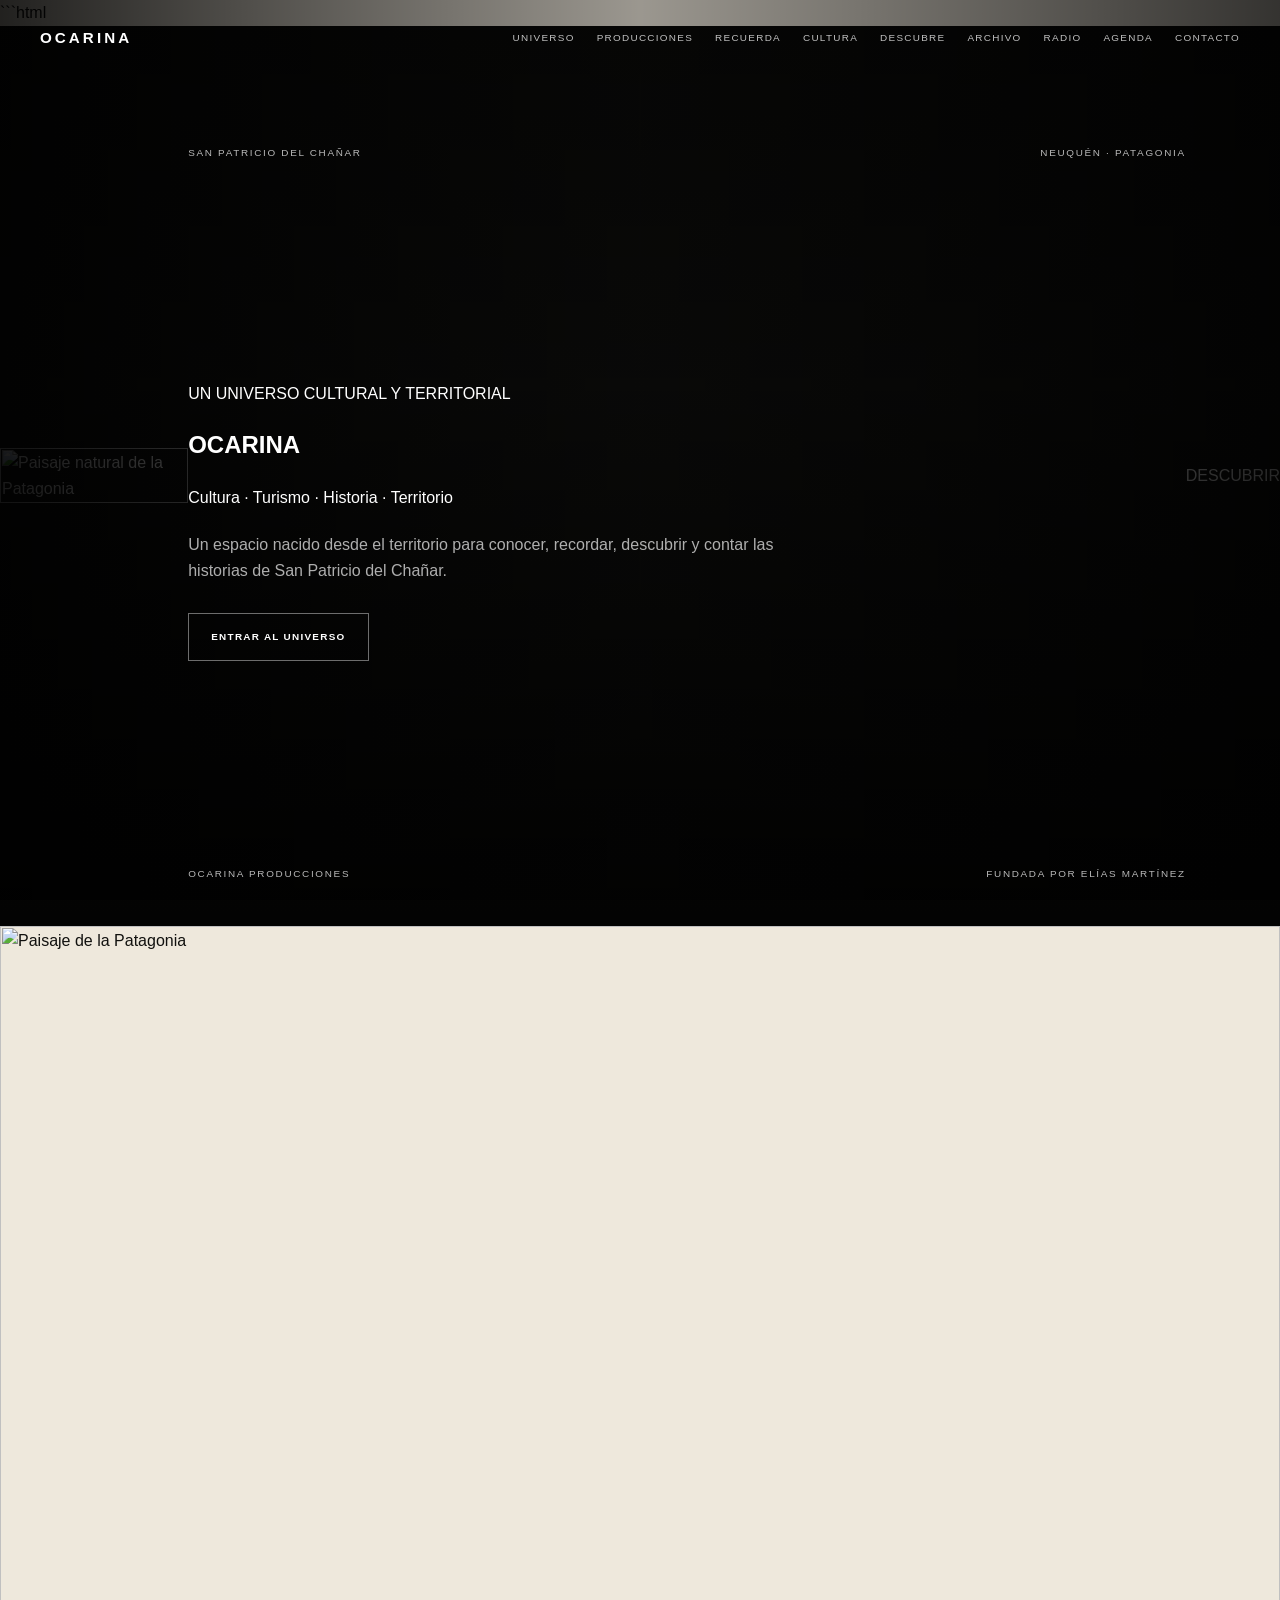
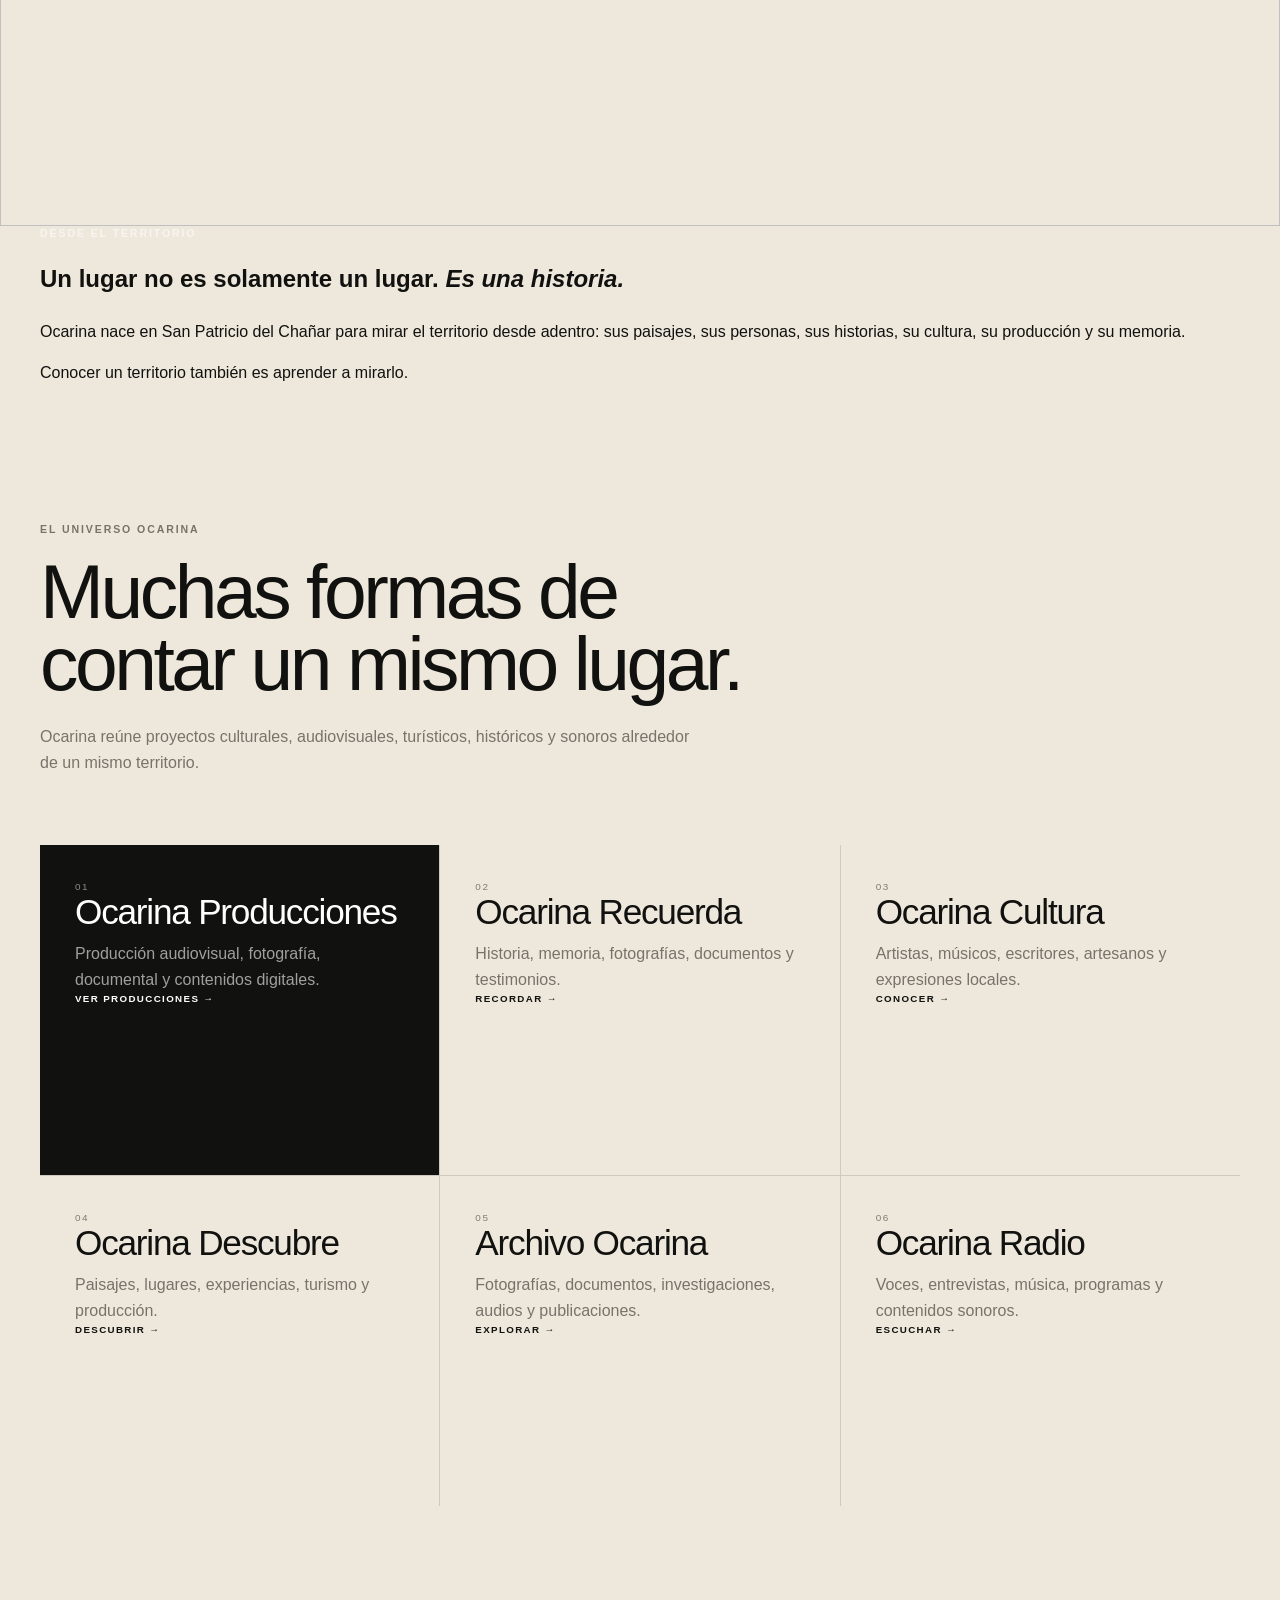
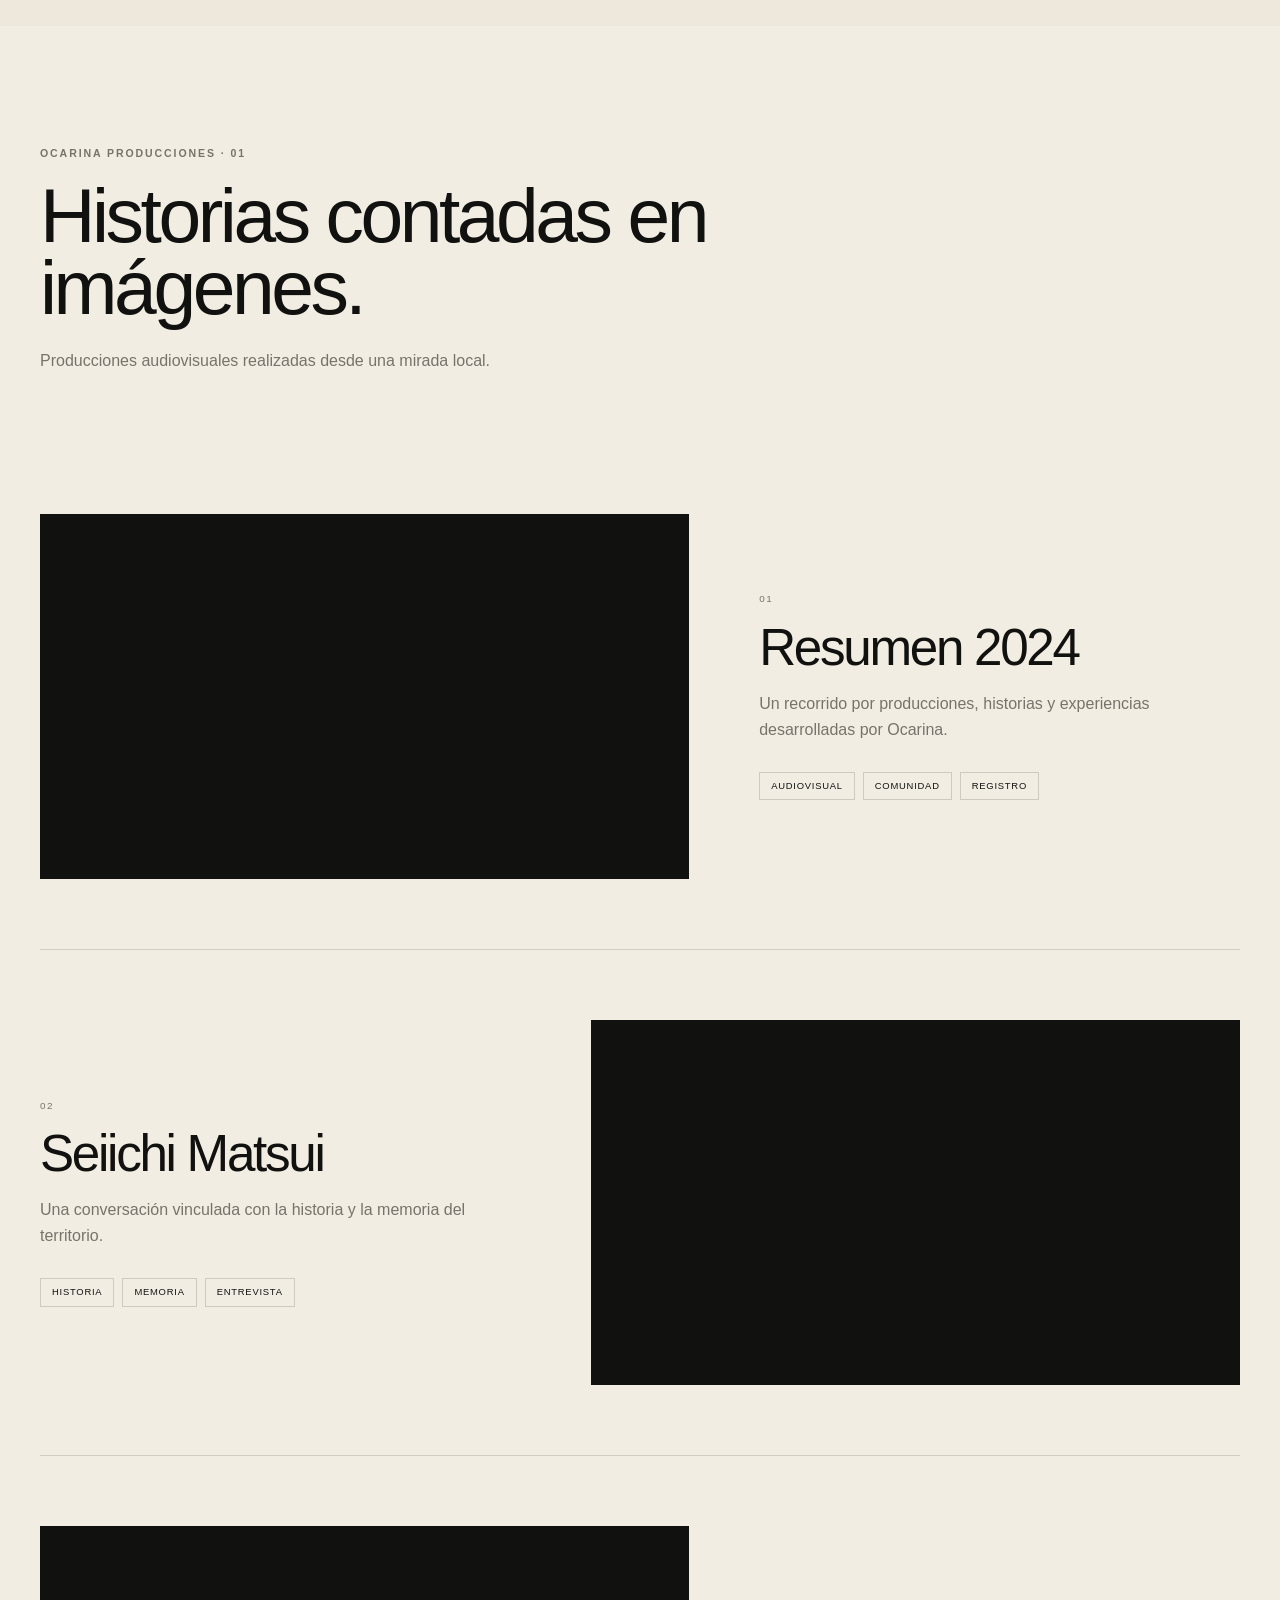
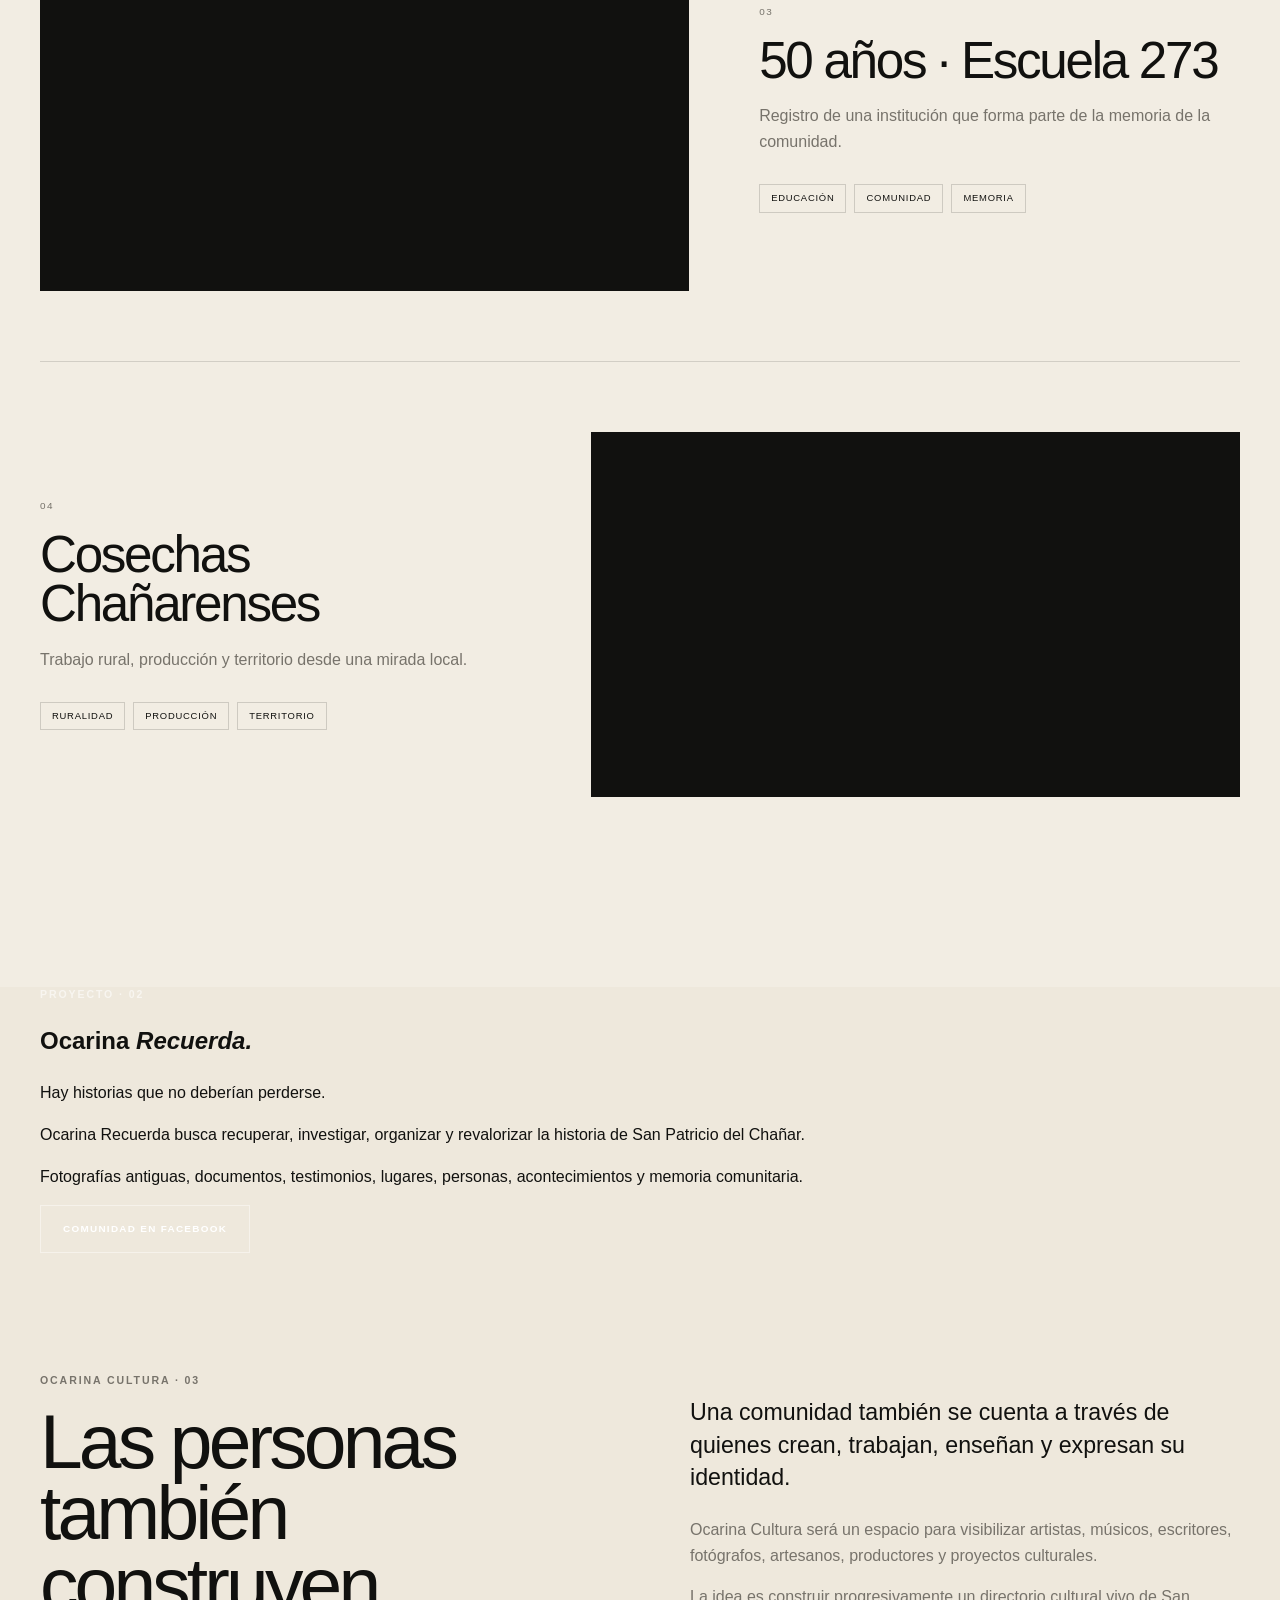
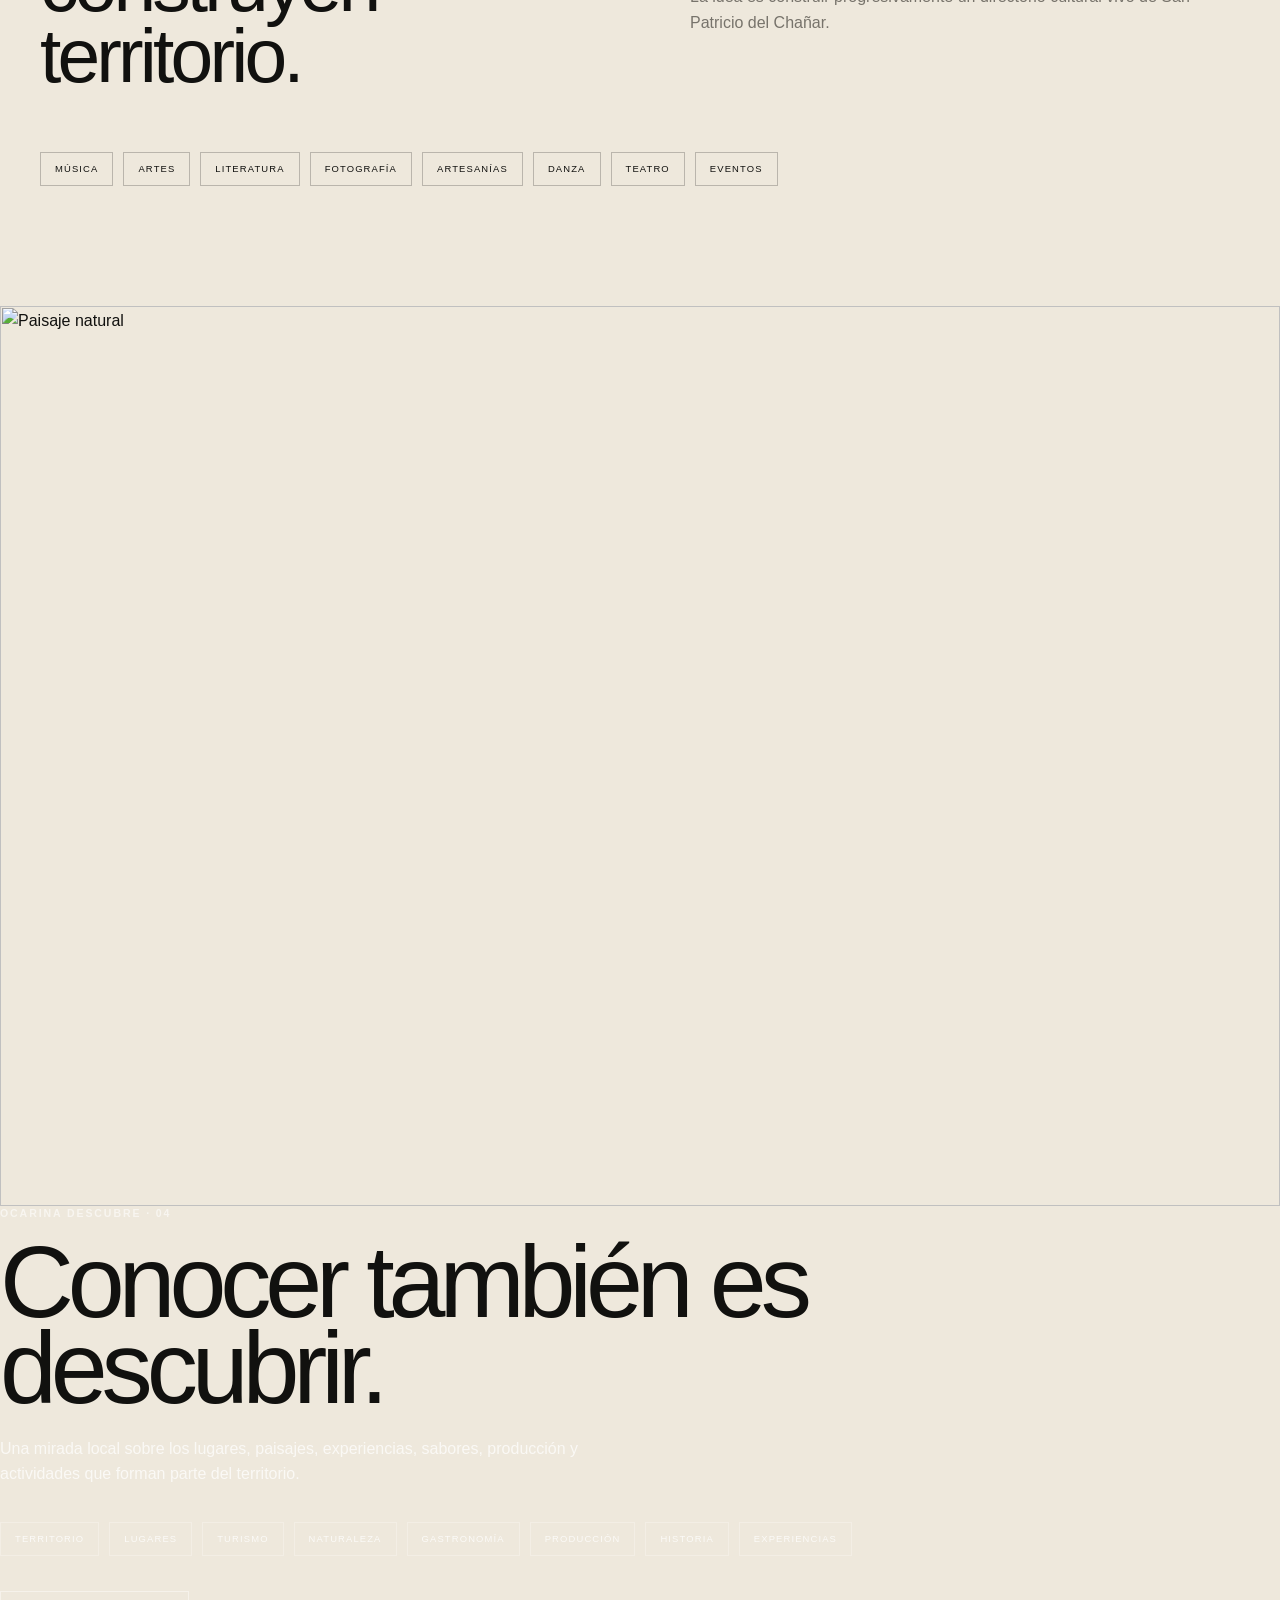
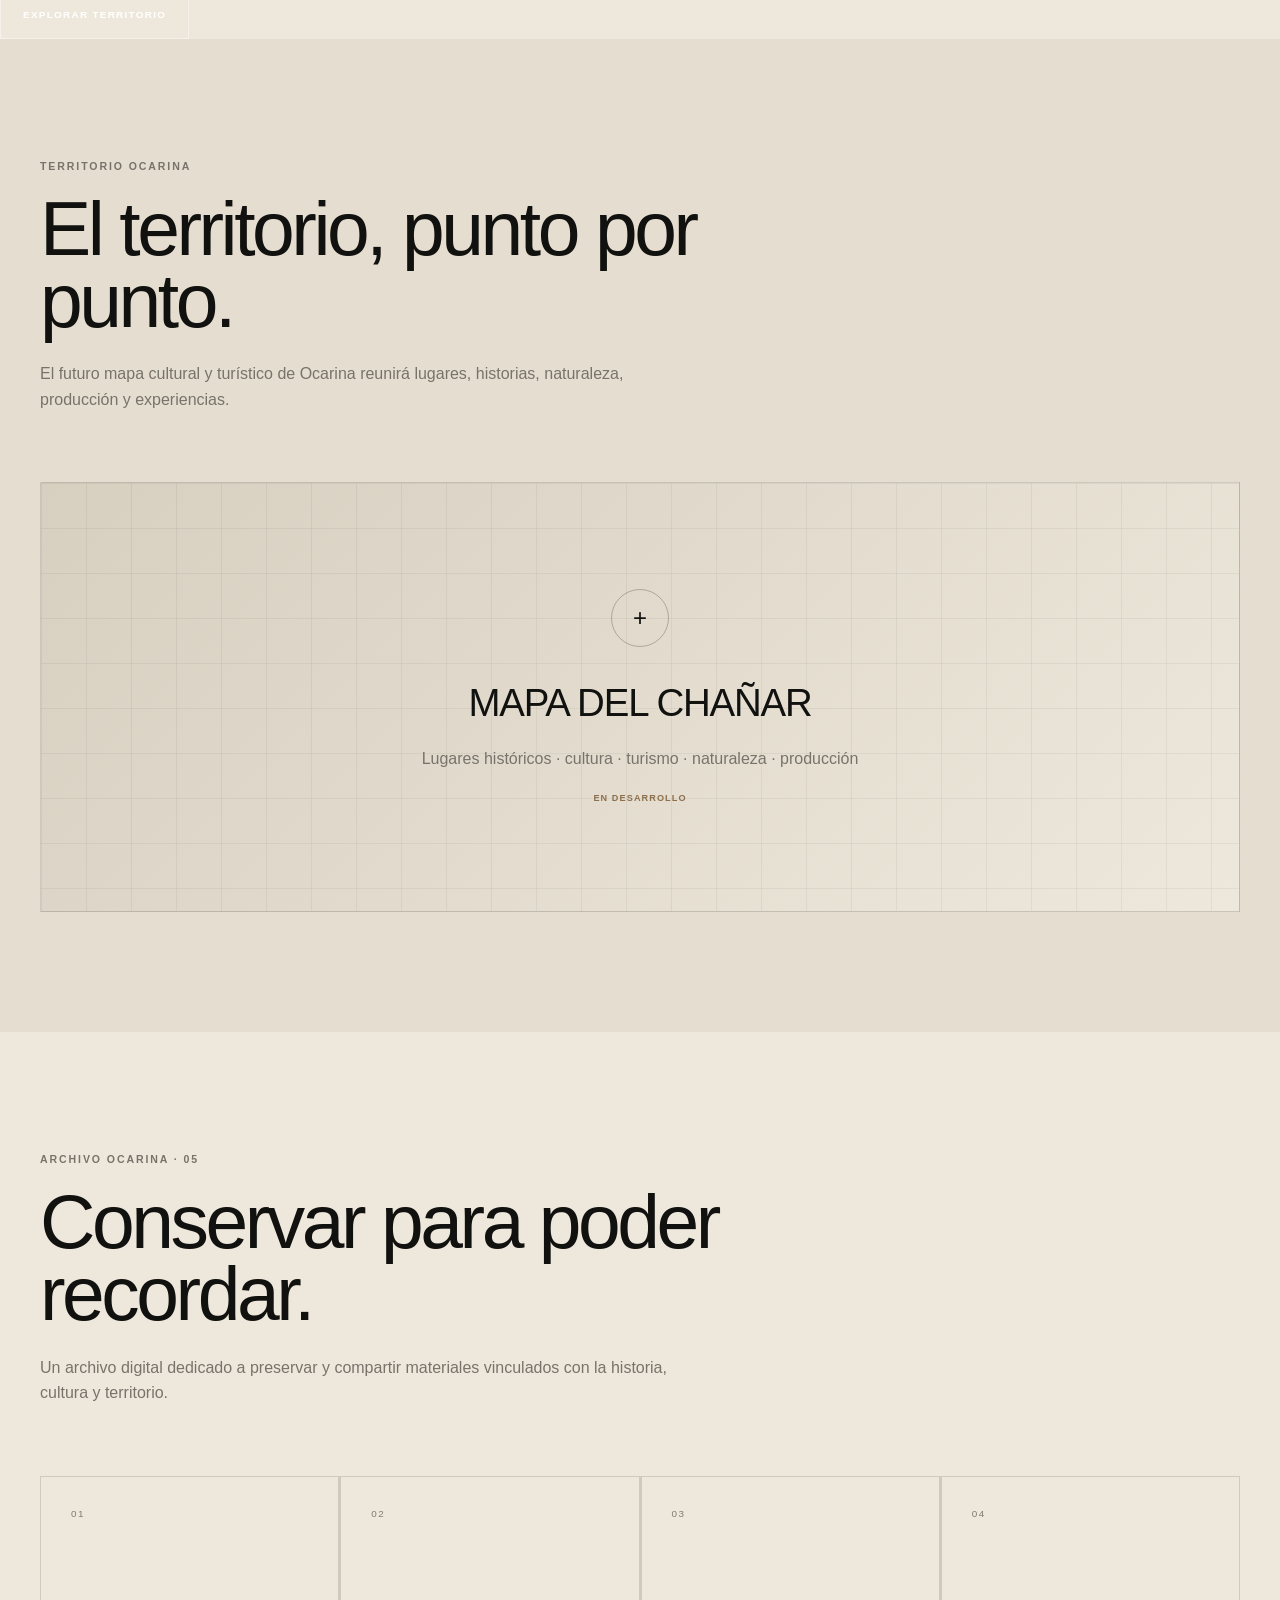
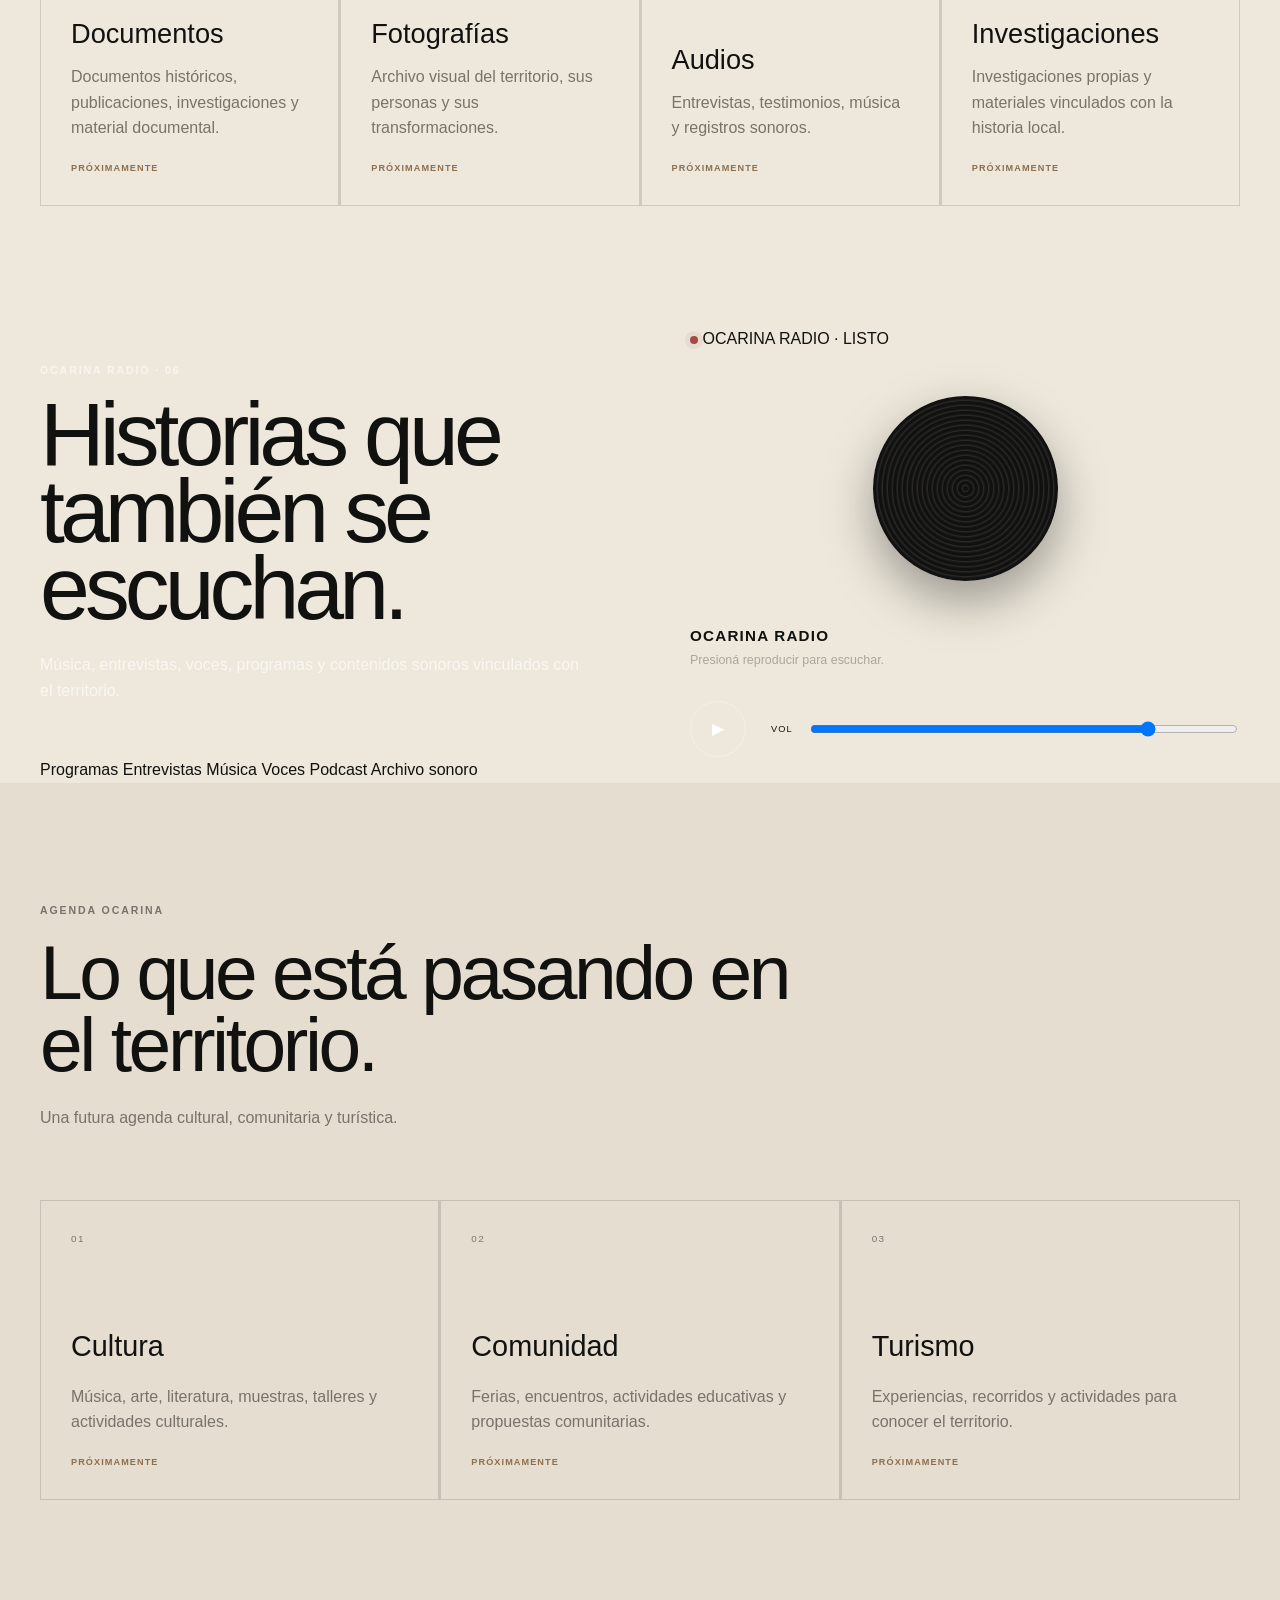
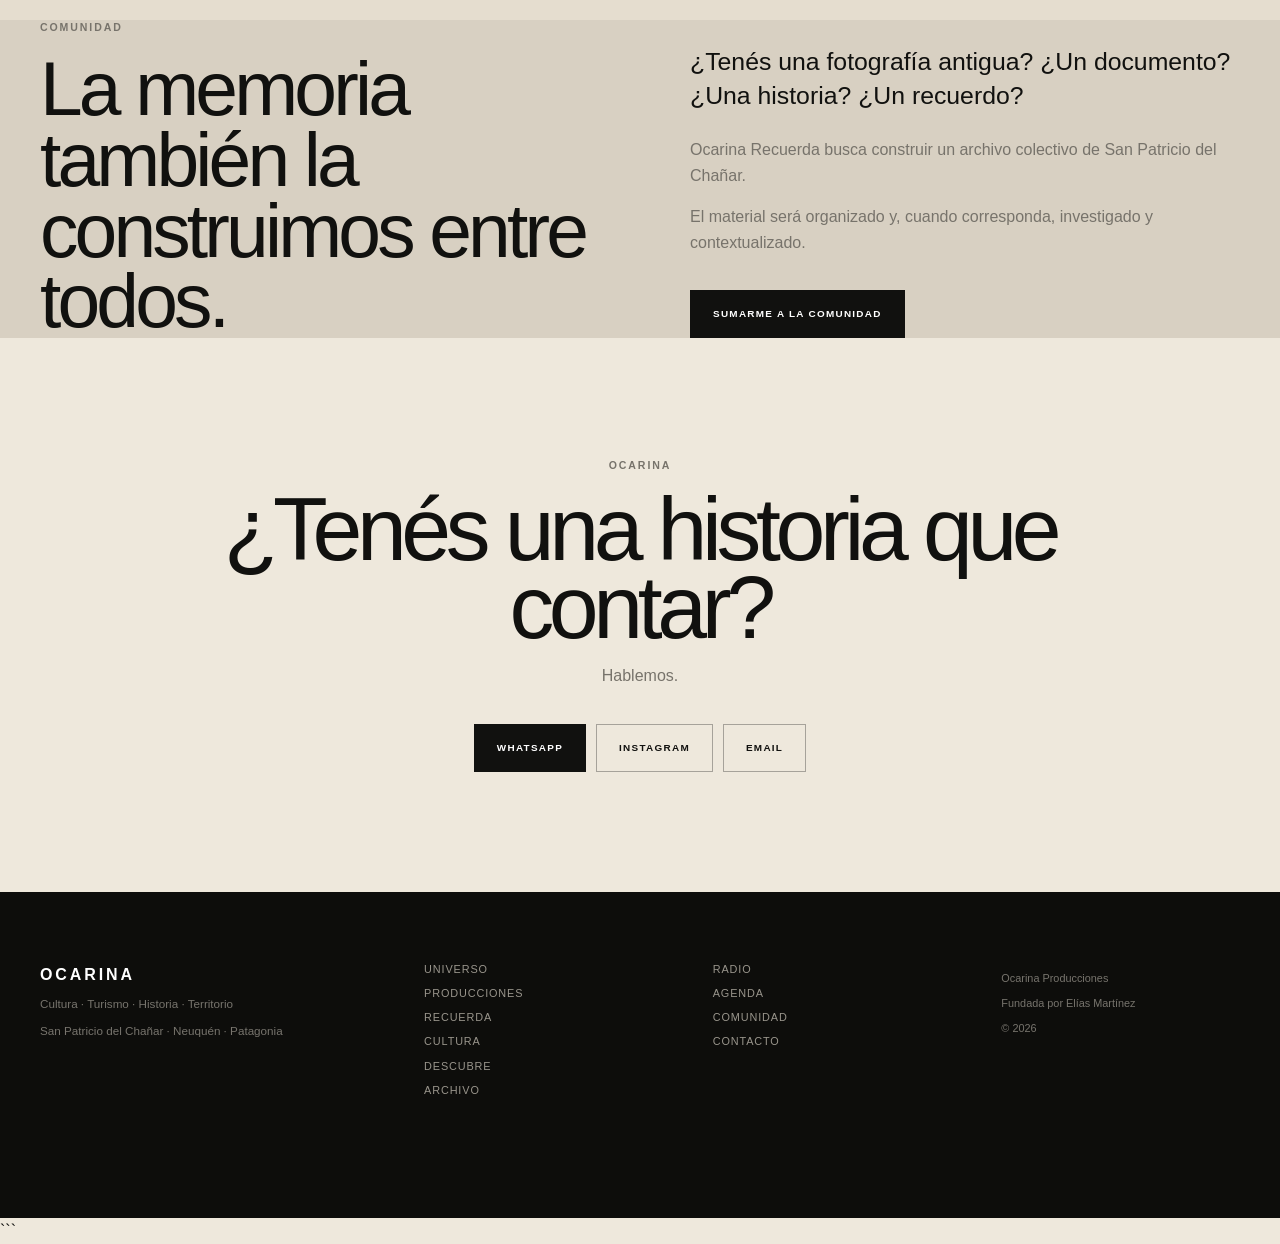
==== index.html @ efe19a67 "Update index.html" ====
```html
<!DOCTYPE html>
<html lang="es">
<head>
    <meta charset="UTF-8">

    <meta
        name="viewport"
        content="width=device-width, initial-scale=1.0, viewport-fit=cover"
    >

    <meta name="theme-color" content="#11110f">

    <meta
        name="description"
        content="Ocarina es un universo cultural y turístico nacido en San Patricio del Chañar. Historia, cultura, territorio, turismo, memoria, producciones audiovisuales y voces locales."
    >

    <meta
        name="author"
        content="Ocarina Producciones · Elías Martínez"
    >

    <meta
        name="robots"
        content="index, follow"
    >

    <meta
        property="og:title"
        content="Ocarina | Cultura, Turismo, Historia y Territorio"
    >

    <meta
        property="og:description"
        content="Un universo para conocer, recordar y descubrir San Patricio del Chañar."
    >

    <meta
        property="og:type"
        content="website"
    >

    <meta
        property="og:locale"
        content="es_AR"
    >

    <title>
        Ocarina | Cultura · Turismo · Historia · Territorio
    </title>

    <link rel="stylesheet" href="style.css">
</head>

<body>

    <!-- =====================================================
         HEADER
    ====================================================== -->

    <header class="site-header" id="siteHeader">

        <div class="container nav">

            <a
                href="#inicio"
                class="brand"
                aria-label="Ocarina — inicio"
            >
                OCARINA
            </a>

            <button
                class="menu-toggle"
                id="menuToggle"
                type="button"
                aria-label="Abrir menú"
                aria-expanded="false"
                aria-controls="navLinks"
            >
                <span></span>
                <span></span>
                <span></span>
            </button>

            <nav
                class="nav-links"
                id="navLinks"
                aria-label="Navegación principal"
            >

                <a href="#universo">Universo</a>
                <a href="#producciones">Producciones</a>
                <a href="#recuerda">Recuerda</a>
                <a href="#cultura">Cultura</a>
                <a href="#descubre">Descubre</a>
                <a href="#archivo">Archivo</a>
                <a href="#radio">Radio</a>
                <a href="#agenda">Agenda</a>
                <a href="#contacto">Contacto</a>

            </nav>

        </div>

    </header>


    <main>

        <!-- =================================================
             HERO
        ================================================== -->

        <section
            class="hero"
            id="inicio"
            aria-labelledby="heroTitle"
        >

            <div class="hero-media">

                <img
                    src="https://images.unsplash.com/photo-1500534623283-312aade485b7?auto=format&fit=crop&w=2200&q=85"
                    alt="Paisaje natural de la Patagonia"
                    fetchpriority="high"
                >

                <div class="hero-overlay"></div>

            </div>

            <div class="container hero-content">

                <div class="hero-top">

                    <span>
                        SAN PATRICIO DEL CHAÑAR
                    </span>

                    <span>
                        NEUQUÉN · PATAGONIA
                    </span>

                </div>


                <div class="hero-main">

                    <p class="hero-kicker">
                        UN UNIVERSO CULTURAL Y TERRITORIAL
                    </p>

                    <h1 id="heroTitle">
                        OCARINA
                    </h1>

                    <p class="hero-subtitle">
                        Cultura · Turismo · Historia · Territorio
                    </p>

                    <p class="hero-description">
                        Un espacio nacido desde el territorio
                        para conocer, recordar, descubrir y
                        contar las historias de San Patricio
                        del Chañar.
                    </p>

                    <a
                        href="#universo"
                        class="button button-light"
                    >
                        ENTRAR AL UNIVERSO
                    </a>

                </div>


                <div class="hero-bottom">

                    <span>
                        OCARINA PRODUCCIONES
                    </span>

                    <span>
                        FUNDADA POR ELÍAS MARTÍNEZ
                    </span>

                </div>

            </div>

            <a
                href="#territorio"
                class="hero-scroll"
                aria-label="Continuar hacia el territorio"
            >
                <span>
                    DESCUBRIR
                </span>

                <span class="hero-scroll-line"></span>
            </a>

        </section>


        <!-- =================================================
             TERRITORIO
        ================================================== -->

        <section
            class="territory"
            id="territorio"
            aria-labelledby="territoryTitle"
        >

            <div class="territory-media">

                <img
                    src="https://images.unsplash.com/photo-1500534314209-a25ddb2bd429?auto=format&fit=crop&w=2200&q=85"
                    alt="Paisaje de la Patagonia"
                    loading="lazy"
                >

                <div class="territory-overlay"></div>

            </div>


            <div class="container territory-content">

                <p class="eyebrow-light">
                    DESDE EL TERRITORIO
                </p>

                <div class="territory-text">

                    <h2 id="territoryTitle">
                        Un lugar no es
                        solamente un lugar.
                        <em>Es una historia.</em>
                    </h2>

                    <div class="territory-line"></div>

                    <p>
                        Ocarina nace en San Patricio del Chañar
                        para mirar el territorio desde adentro:
                        sus paisajes, sus personas, sus historias,
                        su cultura, su producción y su memoria.
                    </p>

                    <p class="territory-final">
                        Conocer un territorio también es aprender
                        a mirarlo.
                    </p>

                </div>

            </div>

        </section>


        <!-- =================================================
             UNIVERSO
        ================================================== -->

        <section
            class="universe section"
            id="universo"
            aria-labelledby="universeTitle"
        >

            <div class="container">

                <div class="section-heading">

                    <p class="eyebrow">
                        EL UNIVERSO OCARINA
                    </p>

                    <h2 id="universeTitle">
                        Muchas formas
                        de contar un mismo lugar.
                    </h2>

                    <p>
                        Ocarina reúne proyectos culturales,
                        audiovisuales, turísticos, históricos
                        y sonoros alrededor de un mismo
                        territorio.
                    </p>

                </div>


                <div class="universe-grid">


                    <a
                        href="#producciones"
                        class="universe-card universe-featured"
                    >

                        <span class="card-number">
                            01
                        </span>

                        <div class="card-content">

                            <h3>
                                Ocarina
                                Producciones
                            </h3>

                            <p>
                                Producción audiovisual,
                                fotografía, documental
                                y contenidos digitales.
                            </p>

                            <strong>
                                VER PRODUCCIONES →
                            </strong>

                        </div>

                    </a>


                    <a
                        href="#recuerda"
                        class="universe-card"
                    >

                        <span class="card-number">
                            02
                        </span>

                        <div class="card-content">

                            <h3>
                                Ocarina
                                Recuerda
                            </h3>

                            <p>
                                Historia, memoria,
                                fotografías, documentos
                                y testimonios.
                            </p>

                            <strong>
                                RECORDAR →
                            </strong>

                        </div>

                    </a>


                    <a
                        href="#cultura"
                        class="universe-card"
                    >

                        <span class="card-number">
                            03
                        </span>

                        <div class="card-content">

                            <h3>
                                Ocarina
                                Cultura
                            </h3>

                            <p>
                                Artistas, músicos,
                                escritores, artesanos
                                y expresiones locales.
                            </p>

                            <strong>
                                CONOCER →
                            </strong>

                        </div>

                    </a>


                    <a
                        href="#descubre"
                        class="universe-card"
                    >

                        <span class="card-number">
                            04
                        </span>

                        <div class="card-content">

                            <h3>
                                Ocarina
                                Descubre
                            </h3>

                            <p>
                                Paisajes, lugares,
                                experiencias, turismo
                                y producción.
                            </p>

                            <strong>
                                DESCUBRIR →
                            </strong>

                        </div>

                    </a>


                    <a
                        href="#archivo"
                        class="universe-card"
                    >

                        <span class="card-number">
                            05
                        </span>

                        <div class="card-content">

                            <h3>
                                Archivo
                                Ocarina
                            </h3>

                            <p>
                                Fotografías, documentos,
                                investigaciones, audios
                                y publicaciones.
                            </p>

                            <strong>
                                EXPLORAR →
                            </strong>

                        </div>

                    </a>


                    <a
                        href="#radio"
                        class="universe-card"
                    >

                        <span class="card-number">
                            06
                        </span>

                        <div class="card-content">

                            <h3>
                                Ocarina
                                Radio
                            </h3>

                            <p>
                                Voces, entrevistas,
                                música, programas
                                y contenidos sonoros.
                            </p>

                            <strong>
                                ESCUCHAR →
                            </strong>

                        </div>

                    </a>

                </div>

            </div>

        </section>


        <!-- =================================================
             PRODUCCIONES
        ================================================== -->

        <section
            class="productions section"
            id="producciones"
            aria-labelledby="productionsTitle"
        >

            <div class="container">

                <div class="section-heading">

                    <p class="eyebrow">
                        OCARINA PRODUCCIONES · 01
                    </p>

                    <h2 id="productionsTitle">
                        Historias contadas
                        en imágenes.
                    </h2>

                    <p>
                        Producciones audiovisuales realizadas
                        desde una mirada local.
                    </p>

                </div>


                <article class="production">

                    <div class="video-wrapper">

                        <iframe
                            src="https://www.youtube.com/embed/ruDP0Ur2wZ0"
                            title="Resumen 2024 de Ocarina Producciones"
                            loading="lazy"
                            allow="accelerometer; autoplay; clipboard-write; encrypted-media; gyroscope; picture-in-picture; web-share"
                            allowfullscreen
                        ></iframe>

                    </div>

                    <div class="production-info">

                        <span class="production-number">
                            01
                        </span>

                        <h3>
                            Resumen 2024
                        </h3>

                        <p>
                            Un recorrido por producciones,
                            historias y experiencias
                            desarrolladas por Ocarina.
                        </p>

                        <div class="tags">

                            <span>Audiovisual</span>
                            <span>Comunidad</span>
                            <span>Registro</span>

                        </div>

                    </div>

                </article>


                <article class="production production-reverse">

                    <div class="video-wrapper">

                        <iframe
                            src="https://www.youtube.com/embed/G8rbbeZMMVk"
                            title="Entrevista a Seiichi Matsui"
                            loading="lazy"
                            allow="accelerometer; autoplay; clipboard-write; encrypted-media; gyroscope; picture-in-picture; web-share"
                            allowfullscreen
                        ></iframe>

                    </div>

                    <div class="production-info">

                        <span class="production-number">
                            02
                        </span>

                        <h3>
                            Seiichi Matsui
                        </h3>

                        <p>
                            Una conversación vinculada
                            con la historia y la memoria
                            del territorio.
                        </p>

                        <div class="tags">

                            <span>Historia</span>
                            <span>Memoria</span>
                            <span>Entrevista</span>

                        </div>

                    </div>

                </article>


                <article class="production">

                    <div class="video-wrapper">

                        <iframe
                            src="https://www.youtube.com/embed/xY9ppN2HM-s"
                            title="50 años de la Escuela Primaria 273"
                            loading="lazy"
                            allow="accelerometer; autoplay; clipboard-write; encrypted-media; gyroscope; picture-in-picture; web-share"
                            allowfullscreen
                        ></iframe>

                    </div>

                    <div class="production-info">

                        <span class="production-number">
                            03
                        </span>

                        <h3>
                            50 años · Escuela 273
                        </h3>

                        <p>
                            Registro de una institución
                            que forma parte de la memoria
                            de la comunidad.
                        </p>

                        <div class="tags">

                            <span>Educación</span>
                            <span>Comunidad</span>
                            <span>Memoria</span>

                        </div>

                    </div>

                </article>


                <article class="production production-reverse">

                    <div class="video-wrapper">

                        <iframe
                            src="https://www.youtube.com/embed/hnZ0HWZPlOw"
                            title="Cosechas Chañarenses"
                            loading="lazy"
                            allow="accelerometer; autoplay; clipboard-write; encrypted-media; gyroscope; picture-in-picture; web-share"
                            allowfullscreen
                        ></iframe>

                    </div>

                    <div class="production-info">

                        <span class="production-number">
                            04
                        </span>

                        <h3>
                            Cosechas Chañarenses
                        </h3>

                        <p>
                            Trabajo rural, producción
                            y territorio desde una
                            mirada local.
                        </p>

                        <div class="tags">

                            <span>Ruralidad</span>
                            <span>Producción</span>
                            <span>Territorio</span>

                        </div>

                    </div>

                </article>

            </div>

        </section>


        <!-- =================================================
             RECUERDA
        ================================================== -->

        <section
            class="remember"
            id="recuerda"
            aria-labelledby="rememberTitle"
        >

            <div class="container remember-grid">

                <div>

                    <p class="eyebrow-light">
                        PROYECTO · 02
                    </p>

                    <h2 id="rememberTitle">
                        Ocarina
                        <em>Recuerda.</em>
                    </h2>

                </div>


                <div class="remember-copy">

                    <p class="remember-lead">
                        Hay historias que no deberían perderse.
                    </p>

                    <p>
                        Ocarina Recuerda busca recuperar,
                        investigar, organizar y revalorizar
                        la historia de San Patricio del Chañar.
                    </p>

                    <p>
                        Fotografías antiguas, documentos,
                        testimonios, lugares, personas,
                        acontecimientos y memoria comunitaria.
                    </p>

                    <div class="remember-actions">

                        <a
                            href="https://www.facebook.com/share/g/18ABDoyf4w/"
                            target="_blank"
                            rel="noopener noreferrer"
                            class="button button-light"
                        >
                            COMUNIDAD EN FACEBOOK
                        </a>

                    </div>

                </div>

            </div>

        </section>


        <!-- =================================================
             CULTURA
        ================================================== -->

        <section
            class="culture section"
            id="cultura"
            aria-labelledby="cultureTitle"
        >

            <div class="container">

                <div class="culture-grid">

                    <div>

                        <p class="eyebrow">
                            OCARINA CULTURA · 03
                        </p>

                        <h2 id="cultureTitle">
                            Las personas
                            también construyen
                            territorio.
                        </h2>

                    </div>


                    <div class="culture-copy">

                        <p class="culture-lead">
                            Una comunidad también se cuenta
                            a través de quienes crean,
                            trabajan, enseñan y expresan
                            su identidad.
                        </p>

                        <p>
                            Ocarina Cultura será un espacio
                            para visibilizar artistas,
                            músicos, escritores, fotógrafos,
                            artesanos, productores y proyectos
                            culturales.
                        </p>

                        <p>
                            La idea es construir progresivamente
                            un directorio cultural vivo de
                            San Patricio del Chañar.
                        </p>

                    </div>

                </div>


                <div class="culture-categories">

                    <span>Música</span>
                    <span>Artes</span>
                    <span>Literatura</span>
                    <span>Fotografía</span>
                    <span>Artesanías</span>
                    <span>Danza</span>
                    <span>Teatro</span>
                    <span>Eventos</span>

                </div>

            </div>

        </section>


        <!-- =================================================
             DESCUBRE / TURISMO
        ================================================== -->

        <section
            class="discover"
            id="descubre"
            aria-labelledby="discoverTitle"
        >

            <div class="discover-media">

                <img
                    src="https://images.unsplash.com/photo-1500534314209-a25ddb2bd429?auto=format&fit=crop&w=2200&q=85"
                    alt="Paisaje natural"
                    loading="lazy"
                >

                <div class="discover-overlay"></div>

            </div>


            <div class="container discover-content">

                <p class="eyebrow-light">
                    OCARINA DESCUBRE · 04
                </p>

                <h2 id="discoverTitle">
                    Conocer también
                    es descubrir.
                </h2>

                <p class="discover-lead">
                    Una mirada local sobre los lugares,
                    paisajes, experiencias, sabores,
                    producción y actividades que forman
                    parte del territorio.
                </p>


                <div class="discover-categories">

                    <span>Territorio</span>
                    <span>Lugares</span>
                    <span>Turismo</span>
                    <span>Naturaleza</span>
                    <span>Gastronomía</span>
                    <span>Producción</span>
                    <span>Historia</span>
                    <span>Experiencias</span>

                </div>


                <div class="discover-actions">

                    <a
                        href="#mapa"
                        class="button button-light"
                    >
                        EXPLORAR TERRITORIO
                    </a>

                </div>

            </div>

        </section>


        <!-- =================================================
             MAPA
        ================================================== -->

        <section
            class="map-section section"
            id="mapa"
            aria-labelledby="mapTitle"
        >

            <div class="container">

                <div class="section-heading">

                    <p class="eyebrow">
                        TERRITORIO OCARINA
                    </p>

                    <h2 id="mapTitle">
                        El territorio,
                        punto por punto.
                    </h2>

                    <p>
                        El futuro mapa cultural y turístico
                        de Ocarina reunirá lugares, historias,
                        naturaleza, producción y experiencias.
                    </p>

                </div>


                <div class="map-preview">

                    <div class="map-placeholder">

                        <span class="map-icon">
                            +
                        </span>

                        <h3>
                            MAPA DEL CHAÑAR
                        </h3>

                        <p>
                            Lugares históricos · cultura ·
                            turismo · naturaleza · producción
                        </p>

                        <span class="coming-soon">
                            EN DESARROLLO
                        </span>

                    </div>

                </div>

            </div>

        </section>


        <!-- =================================================
             ARCHIVO
        ================================================== -->

        <section
            class="archive section"
            id="archivo"
            aria-labelledby="archiveTitle"
        >

            <div class="container">

                <div class="section-heading">

                    <p class="eyebrow">
                        ARCHIVO OCARINA · 05
                    </p>

                    <h2 id="archiveTitle">
                        Conservar para
                        poder recordar.
                    </h2>

                    <p>
                        Un archivo digital dedicado a preservar
                        y compartir materiales vinculados con
                        la historia, cultura y territorio.
                    </p>

                </div>


                <div class="archive-grid">

                    <article class="archive-card">

                        <span class="archive-number">
                            01
                        </span>

                        <h3>
                            Documentos
                        </h3>

                        <p>
                            Documentos históricos,
                            publicaciones, investigaciones
                            y material documental.
                        </p>

                        <span class="archive-status">
                            PRÓXIMAMENTE
                        </span>

                    </article>


                    <article class="archive-card">

                        <span class="archive-number">
                            02
                        </span>

                        <h3>
                            Fotografías
                        </h3>

                        <p>
                            Archivo visual del territorio,
                            sus personas y sus transformaciones.
                        </p>

                        <span class="archive-status">
                            PRÓXIMAMENTE
                        </span>

                    </article>


                    <article class="archive-card">

                        <span class="archive-number">
                            03
                        </span>

                        <h3>
                            Audios
                        </h3>

                        <p>
                            Entrevistas, testimonios,
                            música y registros sonoros.
                        </p>

                        <span class="archive-status">
                            PRÓXIMAMENTE
                        </span>

                    </article>


                    <article class="archive-card">

                        <span class="archive-number">
                            04
                        </span>

                        <h3>
                            Investigaciones
                        </h3>

                        <p>
                            Investigaciones propias y
                            materiales vinculados con
                            la historia local.
                        </p>

                        <span class="archive-status">
                            PRÓXIMAMENTE
                        </span>

                    </article>

                </div>

            </div>

        </section>


        <!-- =================================================
             RADIO
        ================================================== -->

        <section
            class="radio"
            id="radio"
            aria-labelledby="radioTitle"
        >

            <div class="container radio-layout">

                <div class="radio-intro">

                    <p class="eyebrow-light">
                        OCARINA RADIO · 06
                    </p>

                    <h2 id="radioTitle">
                        Historias que
                        también se escuchan.
                    </h2>

                    <p>
                        Música, entrevistas, voces,
                        programas y contenidos sonoros
                        vinculados con el territorio.
                    </p>

                </div>


                <div
                    class="radio-card"
                    id="radioPlayerCard"
                >

                    <div class="radio-status">

                        <span class="live-dot"></span>

                        <span id="radioStatus">
                            OCARINA RADIO · LISTO
                        </span>

                    </div>


                    <div
                        class="radio-disc"
                        id="radioDisc"
                    >

                        <div class="radio-disc-inner">
                            O
                        </div>

                    </div>


                    <div class="radio-track">

                        <strong>
                            OCARINA RADIO
                        </strong>

                        <span id="radioMessage">
                            Presioná reproducir para escuchar.
                        </span>

                    </div>


                    <audio
                        id="radioAudio"
                        preload="none"
                    ></audio>


                    <div class="radio-controls">

                        <button
                            id="radioPlay"
                            class="radio-play"
                            type="button"
                            aria-label="Reproducir Ocarina Radio"
                        >
                            ▶
                        </button>


                        <div class="radio-volume">

                            <label for="radioVolume">
                                VOL
                            </label>

                            <input
                                id="radioVolume"
                                type="range"
                                min="0"
                                max="1"
                                step="0.01"
                                value="0.8"
                                aria-label="Volumen"
                            >

                        </div>

                    </div>

                </div>

            </div>


            <div class="container radio-categories">

                <span>Programas</span>
                <span>Entrevistas</span>
                <span>Música</span>
                <span>Voces</span>
                <span>Podcast</span>
                <span>Archivo sonoro</span>

            </div>

        </section>


        <!-- =================================================
             AGENDA
        ================================================== -->

        <section
            class="agenda section"
            id="agenda"
            aria-labelledby="agendaTitle"
        >

            <div class="container">

                <div class="section-heading">

                    <p class="eyebrow">
                        AGENDA OCARINA
                    </p>

                    <h2 id="agendaTitle">
                        Lo que está pasando
                        en el territorio.
                    </h2>

                    <p>
                        Una futura agenda cultural,
                        comunitaria y turística.
                    </p>

                </div>


                <div class="agenda-grid">

                    <article class="agenda-card">

                        <span class="agenda-number">
                            01
                        </span>

                        <h3>
                            Cultura
                        </h3>

                        <p>
                            Música, arte, literatura,
                            muestras, talleres y
                            actividades culturales.
                        </p>

                        <span class="coming-soon">
                            PRÓXIMAMENTE
                        </span>

                    </article>


                    <article class="agenda-card">

                        <span class="agenda-number">
                            02
                        </span>

                        <h3>
                            Comunidad
                        </h3>

                        <p>
                            Ferias, encuentros,
                            actividades educativas
                            y propuestas comunitarias.
                        </p>

                        <span class="coming-soon">
                            PRÓXIMAMENTE
                        </span>

                    </article>


                    <article class="agenda-card">

                        <span class="agenda-number">
                            03
                        </span>

                        <h3>
                            Turismo
                        </h3>

                        <p>
                            Experiencias, recorridos
                            y actividades para conocer
                            el territorio.
                        </p>

                        <span class="coming-soon">
                            PRÓXIMAMENTE
                        </span>

                    </article>

                </div>

            </div>

        </section>


        <!-- =================================================
             COMUNIDAD
        ================================================== -->

        <section
            class="community"
            id="comunidad"
            aria-labelledby="communityTitle"
        >

            <div class="container community-grid">

                <div>

                    <p class="eyebrow">
                        COMUNIDAD
                    </p>

                    <h2 id="communityTitle">
                        La memoria también
                        la construimos entre todos.
                    </h2>

                </div>


                <div class="community-copy">

                    <p class="community-lead">
                        ¿Tenés una fotografía antigua?
                        ¿Un documento? ¿Una historia?
                        ¿Un recuerdo?
                    </p>

                    <p>
                        Ocarina Recuerda busca construir
                        un archivo colectivo de San
                        Patricio del Chañar.
                    </p>

                    <p>
                        El material será organizado y,
                        cuando corresponda, investigado
                        y contextualizado.
                    </p>


                    <div class="community-actions">

                        <a
                            href="https://www.facebook.com/share/g/18ABDoyf4w/"
                            target="_blank"
                            rel="noopener noreferrer"
                            class="button button-dark"
                        >
                            SUMARME A LA COMUNIDAD
                        </a>

                    </div>

                </div>

            </div>

        </section>


        <!-- =================================================
             CONTACTO
        ================================================== -->

        <section
            class="contact section"
            id="contacto"
            aria-labelledby="contactTitle"
        >

            <div class="container contact-content">

                <p class="eyebrow">
                    OCARINA
                </p>

                <h2 id="contactTitle">
                    ¿Tenés una historia
                    que contar?
                </h2>

                <p class="contact-lead">
                    Hablemos.
                </p>


                <div class="contact-buttons">

                    <a
                        href="https://wa.me/5492996728355?text=Hola%20Ocarina%20Producciones.%20Vi%20su%20p%C3%A1gina%20web%20y%20quisiera%20consultar."
                        class="button button-dark"
                        target="_blank"
                        rel="noopener noreferrer"
                    >
                        WHATSAPP
                    </a>


                    <a
                        href="https://www.instagram.com/ocarina_producciones.spch/"
                        class="button button-outline"
                        target="_blank"
                        rel="noopener noreferrer"
                    >
                        INSTAGRAM
                    </a>


                    <a
                        href="mailto:eliasmartinezcultural@gmail.com?subject=Consulta%20Ocarina"
                        class="button button-outline"
                    >
                        EMAIL
                    </a>

                </div>

            </div>

        </section>

    </main>


    <!-- =====================================================
         FOOTER
    ====================================================== -->

    <footer class="footer">

        <div class="container footer-grid">


            <div class="footer-brand">

                <strong>
                    OCARINA
                </strong>

                <p>
                    Cultura · Turismo · Historia · Territorio
                </p>

                <p>
                    San Patricio del Chañar · Neuquén · Patagonia
                </p>

            </div>


            <div class="footer-links">

                <a href="#universo">Universo</a>
                <a href="#producciones">Producciones</a>
                <a href="#recuerda">Recuerda</a>
                <a href="#cultura">Cultura</a>
                <a href="#descubre">Descubre</a>
                <a href="#archivo">Archivo</a>

            </div>


            <div class="footer-links">

                <a href="#radio">Radio</a>
                <a href="#agenda">Agenda</a>
                <a href="#comunidad">Comunidad</a>
                <a href="#contacto">Contacto</a>

            </div>


            <div class="footer-signature">

                <p>
                    Ocarina Producciones
                </p>

                <p>
                    Fundada por Elías Martínez
                </p>

                <p>
                    © 2026
                </p>

            </div>

        </div>

    </footer>


    <!-- =====================================================
         MINI RADIO
    ====================================================== -->

    <div
        class="mini-player"
        id="miniPlayer"
        aria-label="Reproductor Ocarina Radio"
    >

        <div class="mini-player-info">

            <span class="mini-live"></span>

            <div>

                <strong>
                    OCARINA RADIO
                </strong>

                <small id="miniStatus">
                    LISTO
                </small>

            </div>

        </div>


        <button
            id="miniPlay"
            type="button"
            aria-label="Reproducir Ocarina Radio"
        >
            ▶
        </button>

    </div>


    <!-- =====================================================
         JAVASCRIPT
    ====================================================== -->

    <script src="script.js"></script>

</body>
</html>
```
---- style.css ----
/* =========================================================
   OCARINA UNIVERSO
   STYLE.CSS · V16
   CULTURA · HISTORIA · TERRITORIO · TURISMO

   Adaptado al INDEX.HTML V15
   Responsive · PC · TABLET · MOBILE
   ========================================================= */


/* =========================================================
   01 · VARIABLES
   ========================================================= */

:root {

    --black: #11110f;
    --black-2: #181815;
    --black-3: #22221e;

    --cream: #eee8dc;
    --cream-2: #e4dccd;
    --cream-3: #d5ccbb;

    --white: #f8f6f0;

    --gray: #77736b;
    --gray-light: #aaa59a;

    --accent: #8d6f4d;

    --line-dark: rgba(17,17,15,.14);
    --line-light: rgba(255,255,255,.14);

    --max-width: 1200px;

    --header-height: 76px;

    --transition:
        .35s cubic-bezier(.22,1,.36,1);

}


/* =========================================================
   02 · RESET
   ========================================================= */

*,
*::before,
*::after {
    box-sizing: border-box;
}


html {
    scroll-behavior: smooth;
    scroll-padding-top: 90px;
}


body {

    margin: 0;

    background: var(--cream);

    color: var(--black);

    font-family:
        Arial,
        Helvetica,
        sans-serif;

    line-height: 1.6;

    overflow-x: hidden;

}


body.no-scroll {
    overflow: hidden;
}


img {

    display: block;

    width: 100%;

    max-width: 100%;

}


iframe {

    display: block;

    max-width: 100%;

}


a {

    color: inherit;

    text-decoration: none;

}


button,
input,
select,
textarea {

    font: inherit;

}


button {
    cursor: pointer;
}


::selection {

    background: var(--black);

    color: var(--white);

}


/* =========================================================
   03 · ESTRUCTURA GENERAL
   ========================================================= */

.container {

    width:
        min(
            calc(100% - 48px),
            var(--max-width)
        );

    margin: 0 auto;

}


.section {

    padding: 120px 0;

}


.section-heading {

    max-width: 780px;

    margin-bottom: 70px;

}


.eyebrow,
.eyebrow-light {

    margin: 0 0 18px;

    font-size: .66rem;

    font-weight: 700;

    letter-spacing: .18em;

    line-height: 1.4;

    text-transform: uppercase;

}


.eyebrow {
    color: var(--gray);
}


.eyebrow-light {
    color: rgba(255,255,255,.58);
}


.section-heading h2 {

    margin: 0 0 25px;

    font-size:
        clamp(2.8rem, 6vw, 6rem);

    line-height: .94;

    font-weight: 400;

    letter-spacing: -.045em;

}


.section-heading > p:last-child {

    max-width: 650px;

    margin: 0;

    color: var(--gray);

}


/* =========================================================
   04 · HEADER
   ========================================================= */

.site-header {

    position: fixed;

    top: 0;
    left: 0;

    z-index: 1000;

    width: 100%;

    color: white;

    border-bottom:
        1px solid transparent;

    transition:
        background var(--transition),
        backdrop-filter var(--transition),
        border-color var(--transition);

}


.site-header.scrolled {

    background:
        rgba(17,17,15,.93);

    border-bottom:
        1px solid rgba(255,255,255,.08);

    backdrop-filter:
        blur(16px);

    -webkit-backdrop-filter:
        blur(16px);

}


.nav {

    min-height: var(--header-height);

    display: flex;

    align-items: center;

    justify-content: space-between;

}


.brand {

    display: inline-block;

    font-size: .95rem;

    font-weight: 700;

    letter-spacing: .2em;

}


.nav-links {

    display: flex;

    align-items: center;

    gap: 22px;

}


.nav-links a {

    position: relative;

    padding: 5px 0;

    font-size: .62rem;

    line-height: 1.4;

    letter-spacing: .13em;

    text-transform: uppercase;

    opacity: .75;

    transition:
        opacity var(--transition);

}


.nav-links a::after {

    content: "";

    position: absolute;

    left: 0;
    bottom: 0;

    width: 0;
    height: 1px;

    background: white;

    transition:
        width var(--transition);

}


.nav-links a:hover {
    opacity: 1;
}


.nav-links a:hover::after {
    width: 100%;
}


/* =========================================================
   05 · MENÚ MOBILE
   ========================================================= */

.menu-toggle {

    display: none;

    width: 44px;
    height: 44px;

    padding: 6px;

    border: 0;

    background: transparent;

    color: white;

}


.menu-toggle span {

    display: block;

    width: 25px;
    height: 1px;

    margin: 6px auto;

    background: white;

    transition:
        transform var(--transition),
        opacity var(--transition);

}


.menu-toggle.active span:first-child {

    transform:
        translateY(7px)
        rotate(45deg);

}


.menu-toggle.active span:nth-child(2) {

    opacity: 0;

}


.menu-toggle.active span:last-child {

    transform:
        translateY(-7px)
        rotate(-45deg);

}


/* =========================================================
   06 · HERO
   ========================================================= */

.hero {

    position: relative;

    min-height: 100vh;
    min-height: 100svh;

    display: flex;

    align-items: center;

    background: var(--black);

    color: white;

    overflow: hidden;

}


.hero-background {

    position: absolute;

    inset: 0;

}


.hero-background img {

    width: 100%;
    height: 100%;

    object-fit: cover;

    animation:
        heroZoom 18s ease-out forwards;

}


.hero-overlay {

    position: absolute;

    inset: 0;

    background:
        linear-gradient(
            180deg,
            rgba(0,0,0,.48),
            rgba(0,0,0,.20) 40%,
            rgba(0,0,0,.84)
        );

}


@keyframes heroZoom {

    from {
        transform: scale(1.08);
    }

    to {
        transform: scale(1);
    }

}


.hero-content {

    position: relative;

    z-index: 2;

    width: 100%;

    min-height: 100vh;
    min-height: 100svh;

    display: flex;

    flex-direction: column;

    justify-content: space-between;

    padding-top: 120px;

    padding-bottom: 45px;

}


.hero-top,
.hero-bottom {

    display: flex;

    align-items: center;

    justify-content: space-between;

    gap: 30px;

}


.hero-top span,
.hero-bottom span {

    font-size: .62rem;

    line-height: 1.4;

    letter-spacing: .17em;

    text-transform: uppercase;

    color:
        rgba(255,255,255,.72);

}


.hero-center {

    max-width: 900px;

}


.hero-label {

    margin: 0 0 20px;

    font-size: .68rem;

    font-weight: 700;

    letter-spacing: .2em;

    text-transform: uppercase;

    color:
        rgba(255,255,255,.65);

}


.hero-center h1 {

    margin: 0;

    font-size:
        clamp(5rem, 14vw, 11rem);

    line-height: .78;

    font-weight: 700;

    letter-spacing: -.08em;

}


.hero-center h2 {

    margin: 30px 0 0;

    font-size:
        clamp(1rem, 2vw, 1.35rem);

    line-height: 1.25;

    font-weight: 400;

    letter-spacing: -.015em;

    color:
        rgba(255,255,255,.82);

}


.hero-description {

    max-width: 590px;

    margin: 22px 0 30px;

    font-size: 1rem;

    color:
        rgba(255,255,255,.68);

}


/* =========================================================
   07 · BOTONES
   ========================================================= */

.button {

    min-height: 48px;

    display: inline-flex;

    align-items: center;

    justify-content: center;

    padding: 0 22px;

    border:
        1px solid transparent;

    font-size: .62rem;

    font-weight: 700;

    line-height: 1.2;

    letter-spacing: .13em;

    text-transform: uppercase;

    transition:
        background var(--transition),
        color var(--transition),
        border-color var(--transition),
        transform var(--transition);

}


.button:hover {

    transform:
        translateY(-2px);

}


.button-light {

    border-color:
        rgba(255,255,255,.42);

    color: white;

    background: transparent;

}


.button-light:hover {

    background: white;

    color: var(--black);

}


.button-primary {

    background: var(--black);

    color: white;

}


.button-primary:hover {

    background: #302f2a;

}


.button-outline-dark {

    border-color:
        rgba(17,17,15,.30);

    color: var(--black);

    background: transparent;

}


.button-outline-dark:hover {

    background: var(--black);

    color: white;

}


.button-dark {

    background: var(--black);

    color: white;

}


.button-outline {

    border-color:
        rgba(0,0,0,.30);

}


/* =========================================================
   08 · INTRODUCCIÓN
   ========================================================= */

.intro-section {

    background: var(--cream);

}


.intro-grid {

    display: grid;

    grid-template-columns:
        1fr 1fr;

    gap: 100px;

    align-items: start;

}


.intro-grid h2 {

    max-width: 620px;

    margin: 0;

    font-size:
        clamp(3rem, 6vw, 6rem);

    line-height: .92;

    font-weight: 400;

    letter-spacing: -.055em;

}


.intro-copy {

    max-width: 580px;

}


.intro-copy p {

    margin: 0 0 22px;

    color: var(--gray);

}


.intro-copy .intro-lead {

    font-size:
        clamp(1.15rem, 2vw, 1.5rem);

    line-height: 1.35;

    color: var(--black);

}


/* =========================================================
   09 · UNIVERSO
   ========================================================= */

.universe {

    background: var(--cream);

}


.universe-grid {

    display: grid;

    grid-template-columns:
        repeat(3, 1fr);

    gap: 1px;

    background: var(--line-dark);

}


.universe-card {

    position: relative;

    min-height: 330px;

    display: flex;

    flex-direction: column;

    padding: 34px;

    background: var(--cream);

    border: 1px solid transparent;

    overflow: hidden;

    transition:
        background var(--transition),
        color var(--transition),
        transform var(--transition);

}


.universe-card:hover {

    background: var(--black);

    color: white;

    transform:
        translateY(-4px);

}


.card-number {

    font-size: .62rem;

    line-height: 1.4;

    letter-spacing: .16em;

    opacity: .5;

}


.universe-card h3 {

    margin:
        auto 0 12px;

    font-size:
        clamp(1.6rem, 3vw, 2.2rem);

    line-height: 1;

    font-weight: 400;

    letter-spacing: -.035em;

}


.universe-card p {

    max-width: 360px;

    margin: 0;

    color: var(--gray);

}


.universe-card:hover p {

    color:
        rgba(255,255,255,.58);

}


.universe-card strong {

    margin-top: 25px;

    font-size: .61rem;

    line-height: 1.4;

    letter-spacing: .14em;

}


.universe-featured {

    background: var(--black);

    color: white;

}


.universe-featured p {

    color:
        rgba(255,255,255,.60);

}


/* =========================================================
   10 · PRODUCCIONES
   ========================================================= */

.productions {

    background: #f2ede3;

}


.production {

    display: grid;

    grid-template-columns:
        1.35fr 1fr;

    gap: 70px;

    align-items: center;

    padding: 70px 0;

    border-top:
        1px solid var(--line-dark);

}


.production:first-of-type {

    border-top: 0;

}


.production-reverse {

    grid-template-columns:
        1fr 1.35fr;

}


.production-reverse .video-wrapper {
    order: 2;
}


.production-reverse .production-info {
    order: 1;
}


.video-wrapper {

    position: relative;

    width: 100%;

    aspect-ratio: 16 / 9;

    background: var(--black);

    overflow: hidden;

}


.video-wrapper iframe {

    position: absolute;

    inset: 0;

    width: 100%;
    height: 100%;

    border: 0;

}


.production-number {

    font-size: .62rem;

    line-height: 1.4;

    letter-spacing: .15em;

    color: var(--gray);

}


.production-info h3 {

    margin: 18px 0;

    font-size:
        clamp(2rem, 4vw, 4.3rem);

    line-height: .95;

    font-weight: 400;

    letter-spacing: -.045em;

}


.production-info p {

    max-width: 520px;

    color: var(--gray);

}


.tags {

    display: flex;

    flex-wrap: wrap;

    gap: 8px;

    margin-top: 30px;

}


.tags span {

    padding: 7px 11px;

    border:
        1px solid rgba(0,0,0,.15);

    font-size: .59rem;

    line-height: 1.3;

    letter-spacing: .08em;

    text-transform: uppercase;

}


/* =========================================================
   11 · RECUERDA
   ========================================================= */

.project-section {

    position: relative;

}


.project-dark {

    background: var(--black);

    color: white;

}


.project-grid {

    display: grid;

    grid-template-columns:
        1fr 1fr;

    gap: 100px;

    align-items: center;

}


.project-title h2 {

    margin: 0;

    font-size:
        clamp(3.2rem, 7vw, 7.5rem);

    line-height: .86;

    font-weight: 400;

    letter-spacing: -.055em;

}


.project-title h2 em {

    display: block;

    color: var(--cream-3);

}


.project-copy {

    max-width: 570px;

}


.project-copy .project-lead {

    font-size: 1.45rem;

    line-height: 1.35;

    color: white;

}


.project-copy p {

    color:
        rgba(255,255,255,.66);

}


.project-actions {

    display: flex;

    flex-wrap: wrap;

    gap: 10px;

    margin-top: 35px;

}


/* =========================================================
   12 · CULTURA
   ========================================================= */

.culture-section {

    background: #ddd5c7;

}


.culture-grid {

    display: grid;

    grid-template-columns:
        1fr 1fr;

    gap: 100px;

}


.culture-grid h2 {

    margin: 0;

    font-size:
        clamp(2.8rem, 6vw, 5.8rem);

    line-height: .93;

    font-weight: 400;

    letter-spacing: -.05em;

}


.culture-copy {

    max-width: 580px;

}


.culture-copy p {

    color: var(--gray);

}


.culture-copy .culture-lead {

    font-size:
        clamp(1.15rem, 2vw, 1.45rem);

    line-height: 1.4;

    color: var(--black);

}


.culture-categories {

    display: flex;

    flex-wrap: wrap;

    gap: 10px;

    margin-top: 60px;

}


.culture-categories span,
.discover-categories span {

    padding: 10px 14px;

    border:
        1px solid rgba(0,0,0,.22);

    font-size: .59rem;

    line-height: 1.3;

    letter-spacing: .12em;

    text-transform: uppercase;

}


/* =========================================================
   13 · DESCUBRE
   ========================================================= */

.discover-section {

    position: relative;

    min-height: 82vh;

    min-height: 82svh;

    display: flex;

    align-items: center;

    background: var(--black);

    color: white;

    overflow: hidden;

}


.discover-background {

    position: absolute;

    inset: 0;

}


.discover-background img {

    width: 100%;
    height: 100%;

    object-fit: cover;

}


.discover-overlay {

    position: absolute;

    inset: 0;

    background:
        linear-gradient(
            90deg,
            rgba(0,0,0,.86),
            rgba(0,0,0,.35),
            rgba(0,0,0,.78)
        );

}


.discover-content {

    position: relative;

    z-index: 2;

    width: 100%;

}


.discover-content h2 {

    max-width: 900px;

    margin: 15px 0 25px;

    font-size:
        clamp(3rem, 8vw, 8rem);

    line-height: .84;

    font-weight: 400;

    letter-spacing: -.06em;

}


.discover-lead {

    max-width: 620px;

    margin: 0;

    color:
        rgba(255,255,255,.72);

}


.discover-categories {

    display: flex;

    flex-wrap: wrap;

    gap: 10px;

    margin-top: 35px;

}


.discover-categories span {

    border-color:
        rgba(255,255,255,.25);

    color:
        rgba(255,255,255,.78);

}


.discover-actions {

    display: flex;

    flex-wrap: wrap;

    gap: 10px;

    margin-top: 35px;

}


/* =========================================================
   14 · MAPA
   ========================================================= */

.map-section {

    background: #e5ddcf;

}


.map-preview {

    position: relative;

    min-height: 430px;

    display: grid;

    place-items: center;

    background:
        linear-gradient(
            135deg,
            #d7cfc0,
            #eee8dc
        );

    border:
        1px solid var(--line-dark);

    overflow: hidden;

}


.map-preview::before {

    content: "";

    position: absolute;

    inset: 0;

    background-image:
        linear-gradient(
            rgba(17,17,15,.08) 1px,
            transparent 1px
        ),
        linear-gradient(
            90deg,
            rgba(17,17,15,.08) 1px,
            transparent 1px
        );

    background-size:
        45px 45px;

    opacity: .65;

}


.map-placeholder {

    position: relative;

    z-index: 2;

    max-width: 600px;

    padding: 40px;

    text-align: center;

}


.map-icon {

    width: 58px;
    height: 58px;

    margin: 0 auto 25px;

    display: grid;

    place-items: center;

    border:
        1px solid rgba(17,17,15,.25);

    border-radius: 50%;

    font-size: 1.5rem;

}


.map-placeholder h3 {

    margin: 0 0 12px;

    font-size:
        clamp(1.5rem, 3vw, 2.5rem);

    font-weight: 400;

    letter-spacing: -.03em;

}


.map-placeholder p {

    margin: 0;

    color: var(--gray);

}


.coming-soon {

    display: inline-block;

    margin-top: 20px;

    font-size: .57rem;

    font-weight: 700;

    letter-spacing: .12em;

    color: var(--accent);

}


/* =========================================================
   15 · ARCHIVO
   ========================================================= */

.archive {

    background: var(--cream);

}


.archive-grid {

    display: grid;

    grid-template-columns:
        repeat(4, 1fr);

    gap: 1px;

    background: var(--line-dark);

}


.archive-card {

    min-height: 330px;

    display: flex;

    flex-direction: column;

    padding: 30px;

    background: var(--cream);

    border:
        1px solid var(--line-dark);

    transition:
        background var(--transition),
        color var(--transition);

}


.archive-card:hover {

    background: var(--black);

    color: white;

}


.archive-number {

    font-size: .62rem;

    line-height: 1.4;

    letter-spacing: .14em;

    opacity: .5;

}


.archive-card h3 {

    margin:
        auto 0 15px;

    font-size: 1.7rem;

    line-height: 1.1;

    font-weight: 400;

}


.archive-card p {

    margin: 0;

    color: var(--gray);

}


.archive-card:hover p {

    color:
        rgba(255,255,255,.6);

}


.archive-status {

    display: inline-block;

    margin-top: 22px;

    font-size: .57rem;

    font-weight: 700;

    line-height: 1.3;

    letter-spacing: .12em;

    color: var(--accent);

}


/* =========================================================
   16 · ARCHIVO DOWNLOAD
   ========================================================= */

.archive-download {

    margin-top: 60px;

    padding: 45px;

    display: flex;

    align-items: center;

    justify-content: space-between;

    gap: 40px;

    background: var(--cream-2);

    border:
        1px solid var(--line-dark);

}


.archive-download .eyebrow {

    margin-bottom: 12px;

}


.archive-download h3 {

    margin: 0 0 10px;

    font-size:
        clamp(1.6rem, 3vw, 2.5rem);

    font-weight: 400;

    letter-spacing: -.035em;

}


.archive-download p:not(.eyebrow) {

    max-width: 600px;

    margin: 0;

    color: var(--gray);

}


/* =========================================================
   17 · RADIO
   ========================================================= */

.radio-section {

    background: #171714;

    color: white;

}


.radio-layout {

    display: grid;

    grid-template-columns:
        1fr 1fr;

    gap: 100px;

    align-items: center;

}


.radio-intro h2 {

    max-width: 650px;

    margin: 0 0 25px;

    font-size:
        clamp(3rem, 7vw, 7rem);

    line-height: .86;

    font-weight: 400;

    letter-spacing: -.055em;

}


.radio-intro > p:last-child {

    max-width: 540px;

    color:
        rgba(255,255,255,.65);

}


/* PLAYER */

.radio-player-card {

    padding: 35px;

    background: var(--black-3);

    border:
        1px solid rgba(255,255,255,.1);

    box-shadow:
        0 25px 70px rgba(0,0,0,.25);

}


.radio-player-top {

    display: flex;

    align-items: center;

    gap: 10px;

    font-size: .61rem;

    line-height: 1.4;

    letter-spacing: .13em;

}


.live-dot {

    width: 8px;
    height: 8px;

    flex: 0 0 auto;

    display: inline-block;

    border-radius: 50%;

    background: #a34b42;

    box-shadow:
        0 0 0 5px rgba(163,75,66,.08);

}


.radio-disc {

    width: 185px;
    height: 185px;

    margin: 45px auto;

    display: grid;

    place-items: center;

    border-radius: 50%;

    background:
        repeating-radial-gradient(
            circle,
            #111 0,
            #111 2px,
            #292824 3px,
            #111 5px
        );

    box-shadow:
        0 20px 50px rgba(0,0,0,.35);

}


.radio-disc.playing {

    animation:
        spin 5s linear infinite;

}


@keyframes spin {

    to {
        transform: rotate(360deg);
    }

}


.disc-inner {

    width: 50px;
    height: 50px;

    display: grid;

    place-items: center;

    border-radius: 50%;

    background: var(--cream);

    color: var(--black);

    font-weight: 700;

}


.radio-track {

    display: flex;

    flex-direction: column;

    gap: 5px;

}


.radio-track strong {

    font-size: .95rem;

    line-height: 1.3;

    letter-spacing: .08em;

}


.radio-track span {

    color: var(--gray-light);

    font-size: .78rem;

}


.radio-controls {

    display: flex;

    align-items: center;

    gap: 25px;

    margin-top: 30px;

}


.radio-play {

    width: 56px;
    height: 56px;

    flex: 0 0 auto;

    display: grid;

    place-items: center;

    border:
        1px solid rgba(255,255,255,.3);

    border-radius: 50%;

    background: transparent;

    color: white;

    transition:
        background var(--transition),
        color var(--transition);

}


.radio-play:hover {

    background: white;

    color: var(--black);

}


.radio-volume {

    flex: 1;

    display: flex;

    align-items: center;

    gap: 15px;

}


.radio-volume label {

    font-size: .58rem;

    letter-spacing: .12em;

}


.radio-volume input {

    width: 100%;

}


/* =========================================================
   18 · RADIO SECONDARY
   ========================================================= */

.radio-secondary {

    display: flex;

    flex-wrap: wrap;

    gap: 10px 25px;

    margin-top: 75px;

    padding-top: 25px;

    border-top:
        1px solid rgba(255,255,255,.12);

}


.radio-secondary span {

    font-size: .59rem;

    letter-spacing: .12em;

    color:
        rgba(255,255,255,.46);

}


/* =========================================================
   19 · AGENDA
   ========================================================= */

.agenda {

    background: #e5ddcf;

}


.agenda-grid {

    display: grid;

    grid-template-columns:
        repeat(3, 1fr);

    gap: 1px;

    background: var(--line-dark);

}


.agenda-card {

    min-height: 300px;

    display: flex;

    flex-direction: column;

    padding: 30px;

    background: #e5ddcf;

    border:
        1px solid var(--line-dark);

    transition:
        background var(--transition),
        color var(--transition);

}


.agenda-card:hover {

    background: var(--black);

    color: white;

}


.agenda-number {

    font-size: .62rem;

    letter-spacing: .14em;

    opacity: .5;

}


.agenda-card h3 {

    margin:
        auto 0 15px;

    font-size: 1.8rem;

    font-weight: 400;

}


.agenda-card p {

    margin: 0;

    color: var(--gray);

}


.agenda-card:hover p {

    color:
        rgba(255,255,255,.58);

}


/* =========================================================
   20 · INFORMACIÓN ÚTIL
   ========================================================= */

.useful {

    background: var(--cream);

}


.useful-grid {

    display: grid;

    grid-template-columns:
        repeat(4, 1fr);

    gap: 1px;

    background: var(--line-dark);

}


.useful-card {

    min-height: 280px;

    padding: 30px;

    background: var(--cream);

    border:
        1px solid var(--line-dark);

}


.useful-card > span {

    font-size: .62rem;

    line-height: 1.4;

    letter-spacing: .15em;

    opacity: .5;

}


.useful-card h3 {

    margin:
        55px 0 12px;

    font-size: 1.5rem;

    font-weight: 400;

}


.useful-card p {

    margin: 0;

    color: var(--gray);

}


/* =========================================================
   21 · COMUNIDAD
   ========================================================= */

.community {

    background: #d8d0c2;

}


.community-grid {

    display: grid;

    grid-template-columns:
        1fr 1fr;

    gap: 100px;

    align-items: start;

}


.community-grid h2 {

    max-width: 650px;

    margin: 0;

    font-size:
        clamp(2.8rem, 6vw, 5.8rem);

    line-height: .92;

    font-weight: 400;

    letter-spacing: -.05em;

}


.community-copy {

    max-width: 580px;

}


.community-copy p {

    color: var(--gray);

}


.community-copy .community-lead {

    font-size:
        clamp(1.2rem, 2vw, 1.55rem);

    line-height: 1.35;

    color: var(--black);

}


.community-actions {

    display: flex;

    flex-wrap: wrap;

    gap: 10px;

    margin-top: 35px;

}


/* =========================================================
   22 · TRAYECTORIA
   ========================================================= */

.trajectory {

    background: var(--black);

    color: white;

}


.trajectory-grid {

    display: grid;

    grid-template-columns:
        1fr 1fr;

    gap: 100px;

}


.trajectory h2 {

    margin: 0;

    font-size:
        clamp(2.8rem, 6vw, 5.7rem);

    line-height: .93;

    font-weight: 400;

    letter-spacing: -.05em;

}


.trajectory-copy {

    max-width: 580px;

}


.trajectory-copy > p {

    color:
        rgba(255,255,255,.66);

}


.institution-list {

    margin-top: 35px;

    border-top:
        1px solid rgba(255,255,255,.15);

}


.institution-list span {

    display: block;

    padding: 16px 0;

    border-bottom:
        1px solid rgba(255,255,255,.15);

    font-size: .65rem;

    line-height: 1.4;

    letter-spacing: .1em;

}


.small-note {

    margin-top: 30px;

    font-size: .74rem;

    opacity: .5;

}


/* =========================================================
   23 · CONTACTO
   ========================================================= */

.contact {

    background: var(--cream);

}


.contact-content {

    text-align: center;

}


.contact-content h2 {

    max-width: 900px;

    margin: 0 auto;

    font-size:
        clamp(3rem, 7vw, 7rem);

    line-height: .87;

    font-weight: 400;

    letter-spacing: -.06em;

}


.contact-content > p:not(.eyebrow) {

    color: var(--gray);

}


.contact-buttons {

    display: flex;

    justify-content: center;

    flex-wrap: wrap;

    gap: 10px;

    margin-top: 35px;

}


/* =========================================================
   24 · FOOTER
   ========================================================= */

.footer {

    background: #0d0d0b;

    color: white;

    padding: 70px 0 120px;

}


.footer-grid {

    display: grid;

    grid-template-columns:
        1.4fr 1fr 1fr 1fr;

    gap: 50px;

}


.footer-brand strong {

    display: block;

    font-size: 1rem;

    font-weight: 700;

    letter-spacing: .18em;

}


.footer-brand p {

    margin: 8px 0;

    color: #77746d;

    font-size: .73rem;

}


.footer-links {

    display: flex;

    flex-direction: column;

    gap: 9px;

}


.footer-links a {

    width: fit-content;

    color: #99958c;

    font-size: .68rem;

    line-height: 1.4;

    letter-spacing: .08em;

    text-transform: uppercase;

    transition:
        color var(--transition);

}


.footer-links a:hover {

    color: white;

}


.footer-signature p {

    margin: 8px 0;

    color: #77746d;

    font-size: .68rem;

}


/* =========================================================
   25 · MINI PLAYER
   ========================================================= */

.mini-player {

    position: fixed;

    left: 20px;
    right: 20px;
    bottom: 20px;

    z-index: 1200;

    width: min(
        calc(100% - 40px),
        540px
    );

    margin: 0 auto;

    padding: 10px 12px;

    display: flex;

    align-items: center;

    justify-content: space-between;

    gap: 20px;

    background:
        rgba(18,18,16,.95);

    color: white;

    border:
        1px solid rgba(255,255,255,.12);

    box-shadow:
        0 20px 60px rgba(0,0,0,.35);

    backdrop-filter:
        blur(15px);

    -webkit-backdrop-filter:
        blur(15px);

    transform:
        translateY(140%);

    opacity: 0;

    pointer-events: none;

    transition:
        transform var(--transition),
        opacity var(--transition);

}


.mini-player.visible {

    transform:
        translateY(0);

    opacity: 1;

    pointer-events: auto;

}


.mini-player-info {

    min-width: 0;

    display: flex;

    align-items: center;

    gap: 10px;

}


.mini-live {

    width: 7px;
    height: 7px;

    flex: 0 0 auto;

    border-radius: 50%;

    background: #a34b42;

}


.mini-player strong {

    display: block;

    font-size: .62rem;

    line-height: 1.4;

    letter-spacing: .1em;

}


.mini-player small {

    display: block;

    color: #8d8a82;

    font-size: .56rem;

    line-height: 1.4;

    letter-spacing: .08em;

}


.mini-player button {

    width: 38px;
    height: 38px;

    flex: 0 0 auto;

    display: grid;

    place-items: center;

    border:
        1px solid rgba(255,255,255,.25);

    border-radius: 50%;

    background: transparent;

    color: white;

}


/* =========================================================
   26 · ANIMACIONES DE ENTRADA
   ========================================================= */

.reveal {

    opacity: 0;

    transform:
        translateY(25px);

    transition:
        opacity .7s ease,
        transform .7s ease;

}


.reveal.is-visible {

    opacity: 1;

    transform:
        translateY(0);

}


/* =========================================================
   27 · ACCESIBILIDAD
   ========================================================= */

:focus-visible {

    outline:
        2px solid currentColor;

    outline-offset: 4px;

}


@media (prefers-reduced-motion: reduce) {

    html {
        scroll-behavior: auto;
    }

    *,
    *::before,
    *::after {

        animation-duration:
            .01ms !important;

        animation-iteration-count:
            1 !important;

        transition-duration:
            .01ms !important;

    }

}


/* =========================================================
   28 · TABLET
   ========================================================= */

@media (max-width: 1050px) {

    .nav-links {

        position: fixed;

        top: var(--header-height);

        left: 0;
        right: 0;

        display: none;

        flex-direction: column;

        align-items: stretch;

        gap: 0;

        max-height:
            calc(100vh - var(--header-height));

        overflow-y: auto;

        background:
            rgba(17,17,15,.98);

        backdrop-filter:
            blur(16px);

        -webkit-backdrop-filter:
            blur(16px);

    }


    .nav-links.active {

        display: flex;

    }


    .nav-links a {

        width: 100%;

        padding: 18px 24px;

        border-bottom:
            1px solid rgba(255,255,255,.08);

        opacity: 1;

    }


    .nav-links a::after {
        display: none;
    }


    .menu-toggle {

        display: block;

    }


    .universe-grid {

        grid-template-columns:
            repeat(2, 1fr);

    }


    .archive-grid {

        grid-template-columns:
            repeat(2, 1fr);

    }


    .useful-grid {

        grid-template-columns:
            repeat(2, 1fr);

    }


    .agenda-grid {

        grid-template-columns:
            repeat(2, 1fr);

    }


    .production,
    .production-reverse,
    .project-grid,
    .radio-layout,
    .culture-grid,
    .community-grid,
    .trajectory-grid,
    .intro-grid {

        grid-template-columns: 1fr;

        gap: 50px;

    }


    .production-reverse .video-wrapper,
    .production-reverse .production-info {

        order: initial;

    }


    .footer-grid {

        grid-template-columns:
            1.5fr 1fr 1fr;

    }


    .footer-signature {

        grid-column: 1 / -1;

    }

}


/* =========================================================
   29 · MOBILE
   ========================================================= */

@media (max-width: 700px) {

    :root {

        --header-height: 68px;

    }


    .container {

        width:
            min(
                calc(100% - 30px),
                var(--max-width)
            );

    }


    .section {

        padding: 85px 0;

    }


    .section-heading {

        margin-bottom: 45px;

    }


    .section-heading h2 {

        font-size:
            clamp(2.5rem, 13vw, 4.5rem);

    }


    /* HEADER */

    .nav {

        min-height:
            var(--header-height);

    }


    .brand {

        font-size: .82rem;

    }


    /* HERO */

    .hero-content {

        padding-top: 95px;

        padding-bottom: 28px;

    }


    .hero-top,
    .hero-bottom {

        align-items: flex-start;

    }


    .hero-top span,
    .hero-bottom span {

        max-width: 145px;

        font-size: .50rem;

        line-height: 1.5;

    }


    .hero-center h1 {

        font-size:
            clamp(4.4rem, 21vw, 7rem);

    }


    .hero-center h2 {

        max-width: 330px;

        margin-top: 22px;

        font-size: .95rem;

        line-height: 1.35;

    }


    .hero-description {

        max-width: 330px;

        margin-top: 18px;

        font-size: .88rem;

    }


    .hero-center .button {

        width: 100%;

    }


    /* INTRO */

    .intro-grid h2 {

        font-size:
            clamp(2.8rem, 13vw, 4.5rem);

    }


    .intro-copy .intro-lead {

        font-size: 1.15rem;

    }


    /* UNIVERSO */

    .universe-grid {

        grid-template-columns: 1fr;

    }


    .universe-card {

        min-height: 275px;

        padding: 27px;

    }


    /* PRODUCCIONES */

    .production {

        padding: 45px 0;

        gap: 32px;

    }


    .production-info h3 {

        font-size:
            clamp(2.2rem, 12vw, 4rem);

    }


    /* PROJECT */

    .project-title h2 {

        font-size:
            clamp(3.3rem, 16vw, 5.5rem);

    }


    .project-copy .project-lead {

        font-size: 1.2rem;

    }


    .project-actions .button {

        width: 100%;

    }


    /* CULTURA */

    .culture-grid h2 {

        font-size:
            clamp(2.8rem, 13vw, 4.6rem);

    }


    .culture-categories {

        margin-top: 40px;

    }


    /* DESCUBRE */

    .discover-section {

        min-height: 700px;

    }


    .discover-content h2 {

        font-size:
            clamp(3rem, 15vw, 5.5rem);

    }


    .discover-categories {

        gap: 7px;

    }


    .discover-categories span {

        padding: 8px 10px;

        font-size: .52rem;

    }


    .discover-actions .button {

        width: 100%;

    }


    /* MAPA */

    .map-preview {

        min-height: 350px;

    }


    .map-placeholder {

        padding: 25px;

    }


    /* ARCHIVO */

    .archive-grid {

        grid-template-columns: 1fr;

    }


    .archive-card {

        min-height: 270px;

    }


    .archive-download {

        flex-direction: column;

        align-items: flex-start;

        padding: 28px;

    }


    /* RADIO */

    .radio-layout {

        gap: 45px;

    }


    .radio-player-card {

        padding: 25px;

    }


    .radio-disc {

        width: 145px;
        height: 145px;

        margin: 35px auto;

    }


    .radio-controls {

        gap: 15px;

    }


    .radio-secondary {

        margin-top: 50px;

        gap: 10px 18px;

    }


    /* AGENDA */

    .agenda-grid {

        grid-template-columns: 1fr;

    }


    .agenda-card {

        min-height: 260px;

    }


    /* INFORMACIÓN */

    .useful-grid {

        grid-template-columns: 1fr;

    }


    .useful-card {

        min-height: 240px;

    }


    /* COMUNIDAD */

    .community-grid h2 {

        font-size:
            clamp(2.8rem, 13vw, 4.6rem);

    }


    .community-actions .button {

        width: 100%;

    }


    /* TRAYECTORIA */

    .trajectory h2 {

        font-size:
            clamp(2.8rem, 13vw, 4.6rem);

    }


    /* CONTACTO */

    .contact-content h2 {

        font-size:
            clamp(3rem, 15vw, 5.5rem);

    }


    .contact-buttons {

        flex-direction: column;

    }


    .contact-buttons .button {

        width: 100%;

    }


    /* FOOTER */

    .footer {

        padding-bottom: 130px;

    }


    .footer-grid {

        grid-template-columns: 1fr;

        gap: 35px;

    }


    .footer-signature {

        grid-column: auto;

    }


    /* MINI PLAYER */

    .mini-player {

        left: 10px;
        right: 10px;
        bottom: 10px;

        width:
            calc(100% - 20px);

    }

}


/* =========================================================
   30 · MOBILE PEQUEÑO
   ========================================================= */

@media (max-width: 400px) {

    .container {

        width:
            calc(100% - 24px);

    }


    .hero-center h1 {

        font-size:
            4.1rem;

    }


    .hero-top span,
    .hero-bottom span {

        max-width: 120px;

        font-size: .46rem;

    }


    .button {

        padding-left: 16px;
        padding-right: 16px;

        font-size: .57rem;

    }


    .radio-player-card {

        padding: 20px;

    }


    .radio-volume label {

        display: none;

    }


    .archive-download {

        padding: 23px;

    }

}


/* =========================================================
   FIN · OCARINA UNIVERSO V16
   ========================================================= */
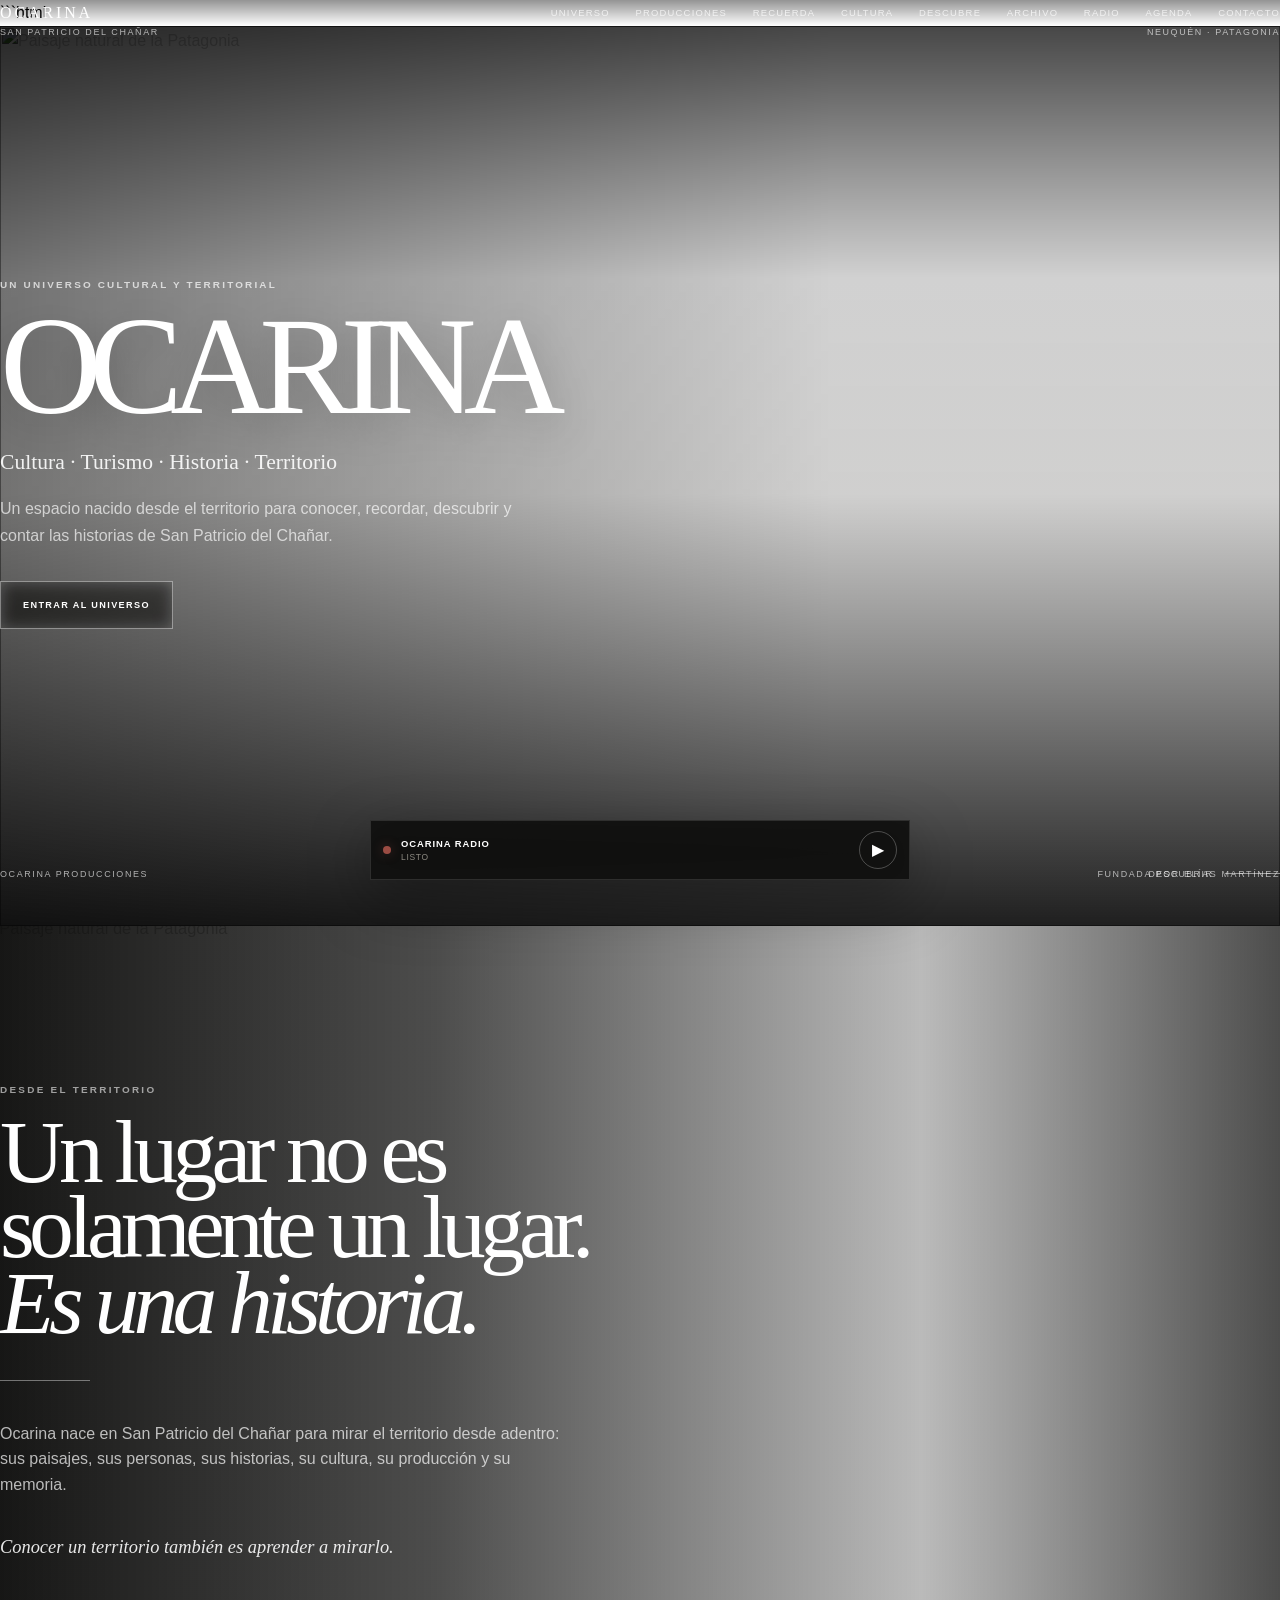
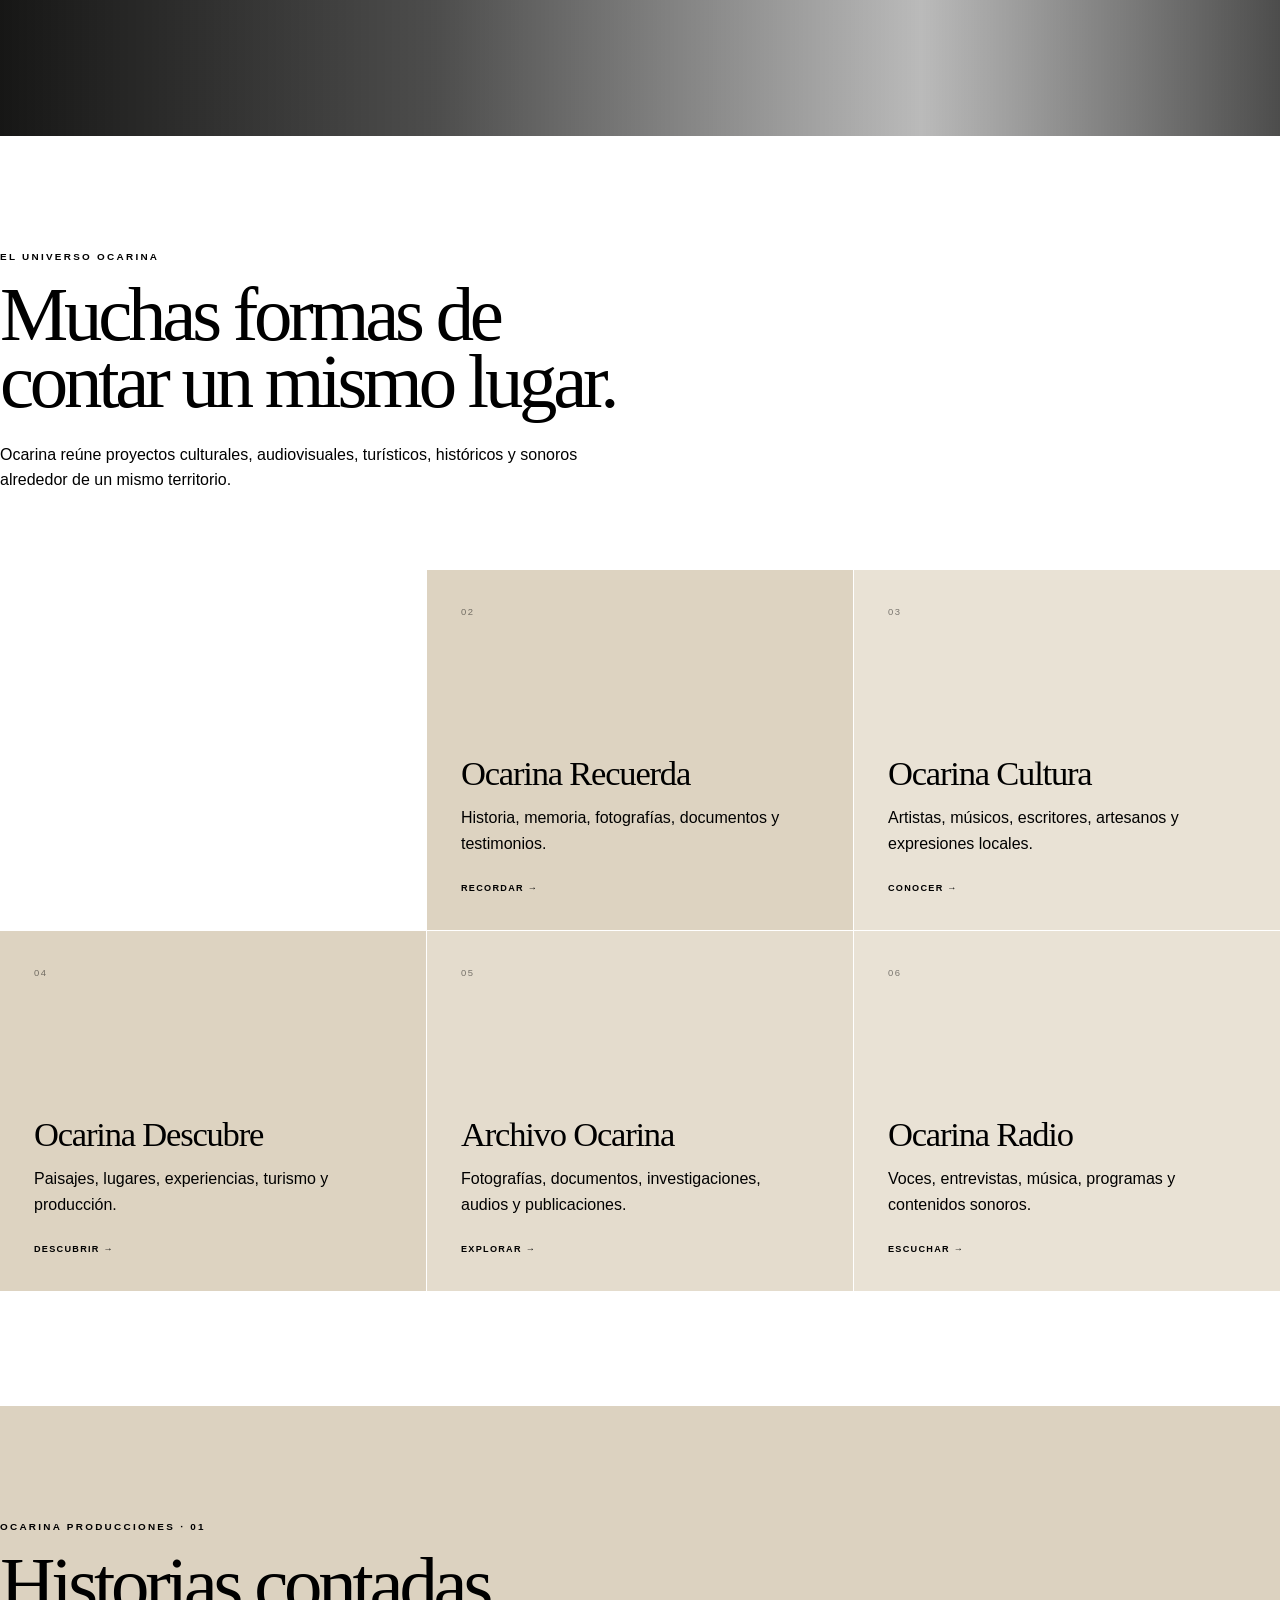
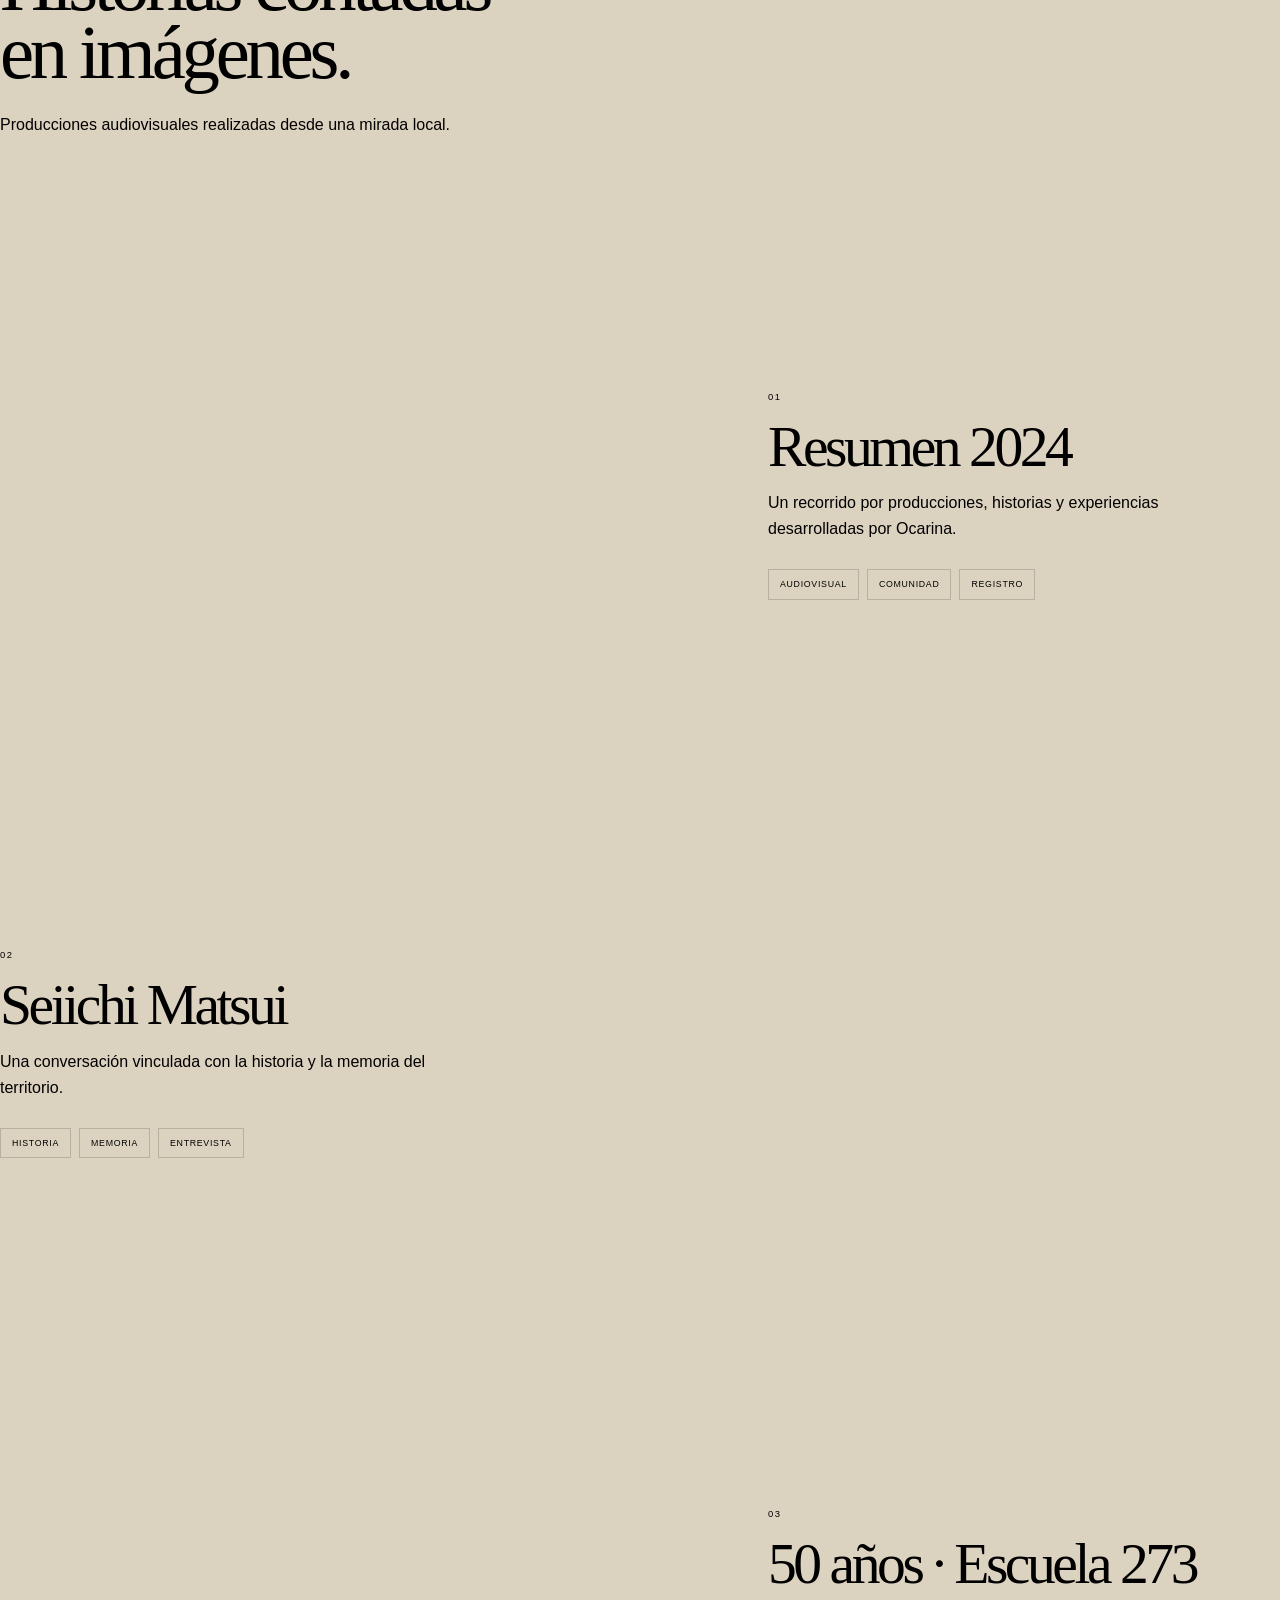
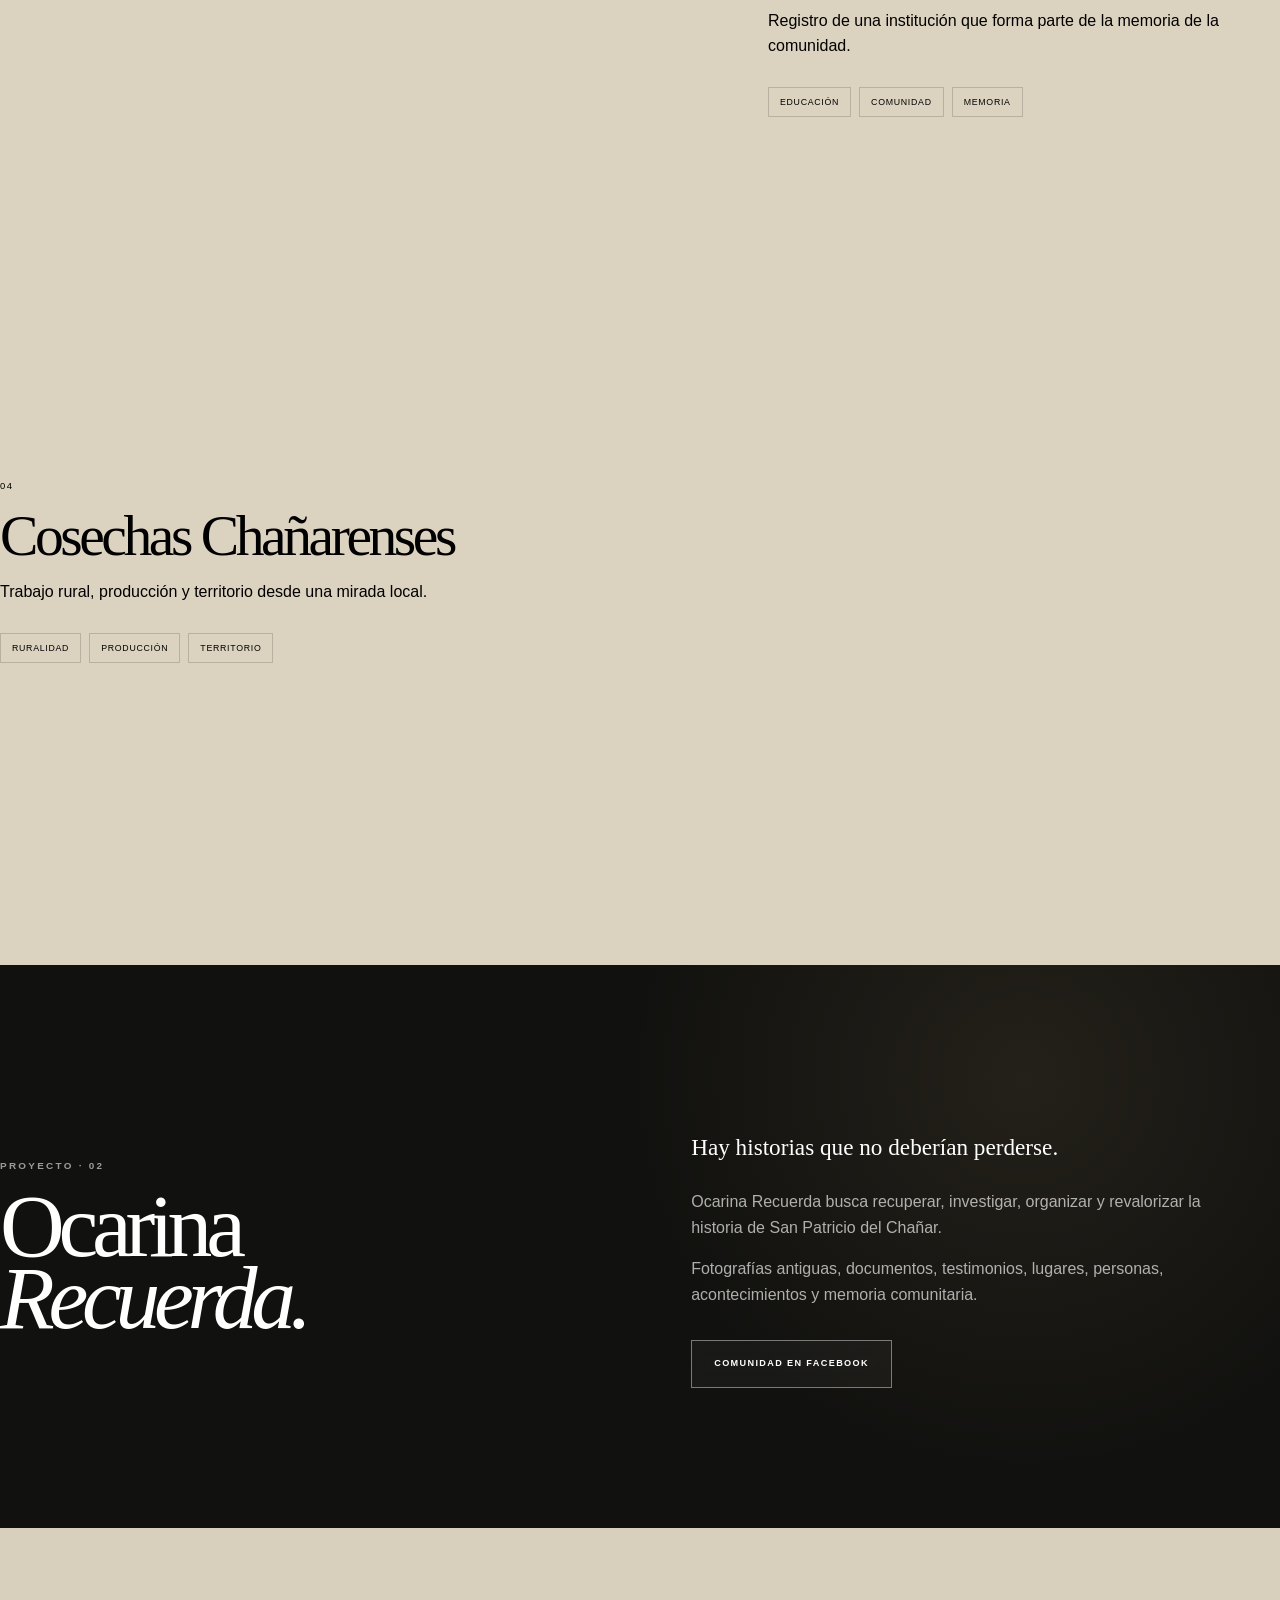
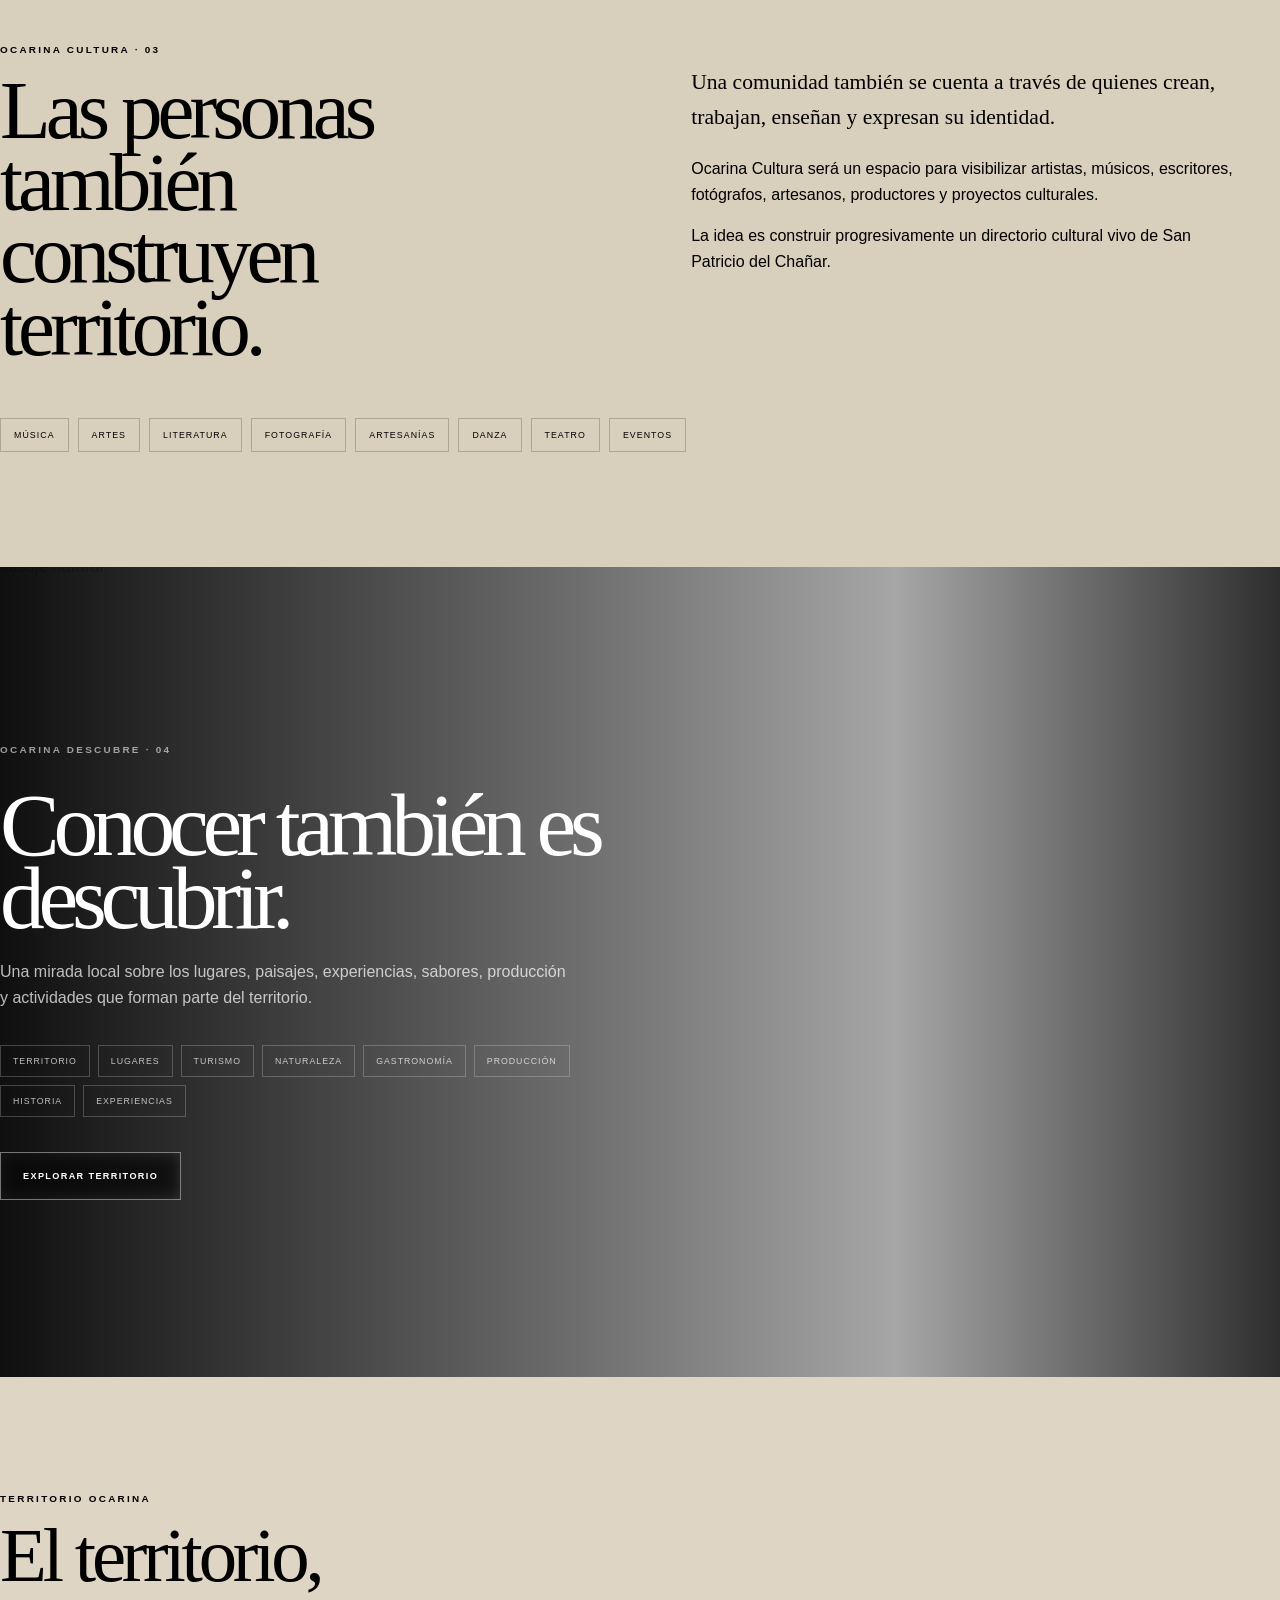
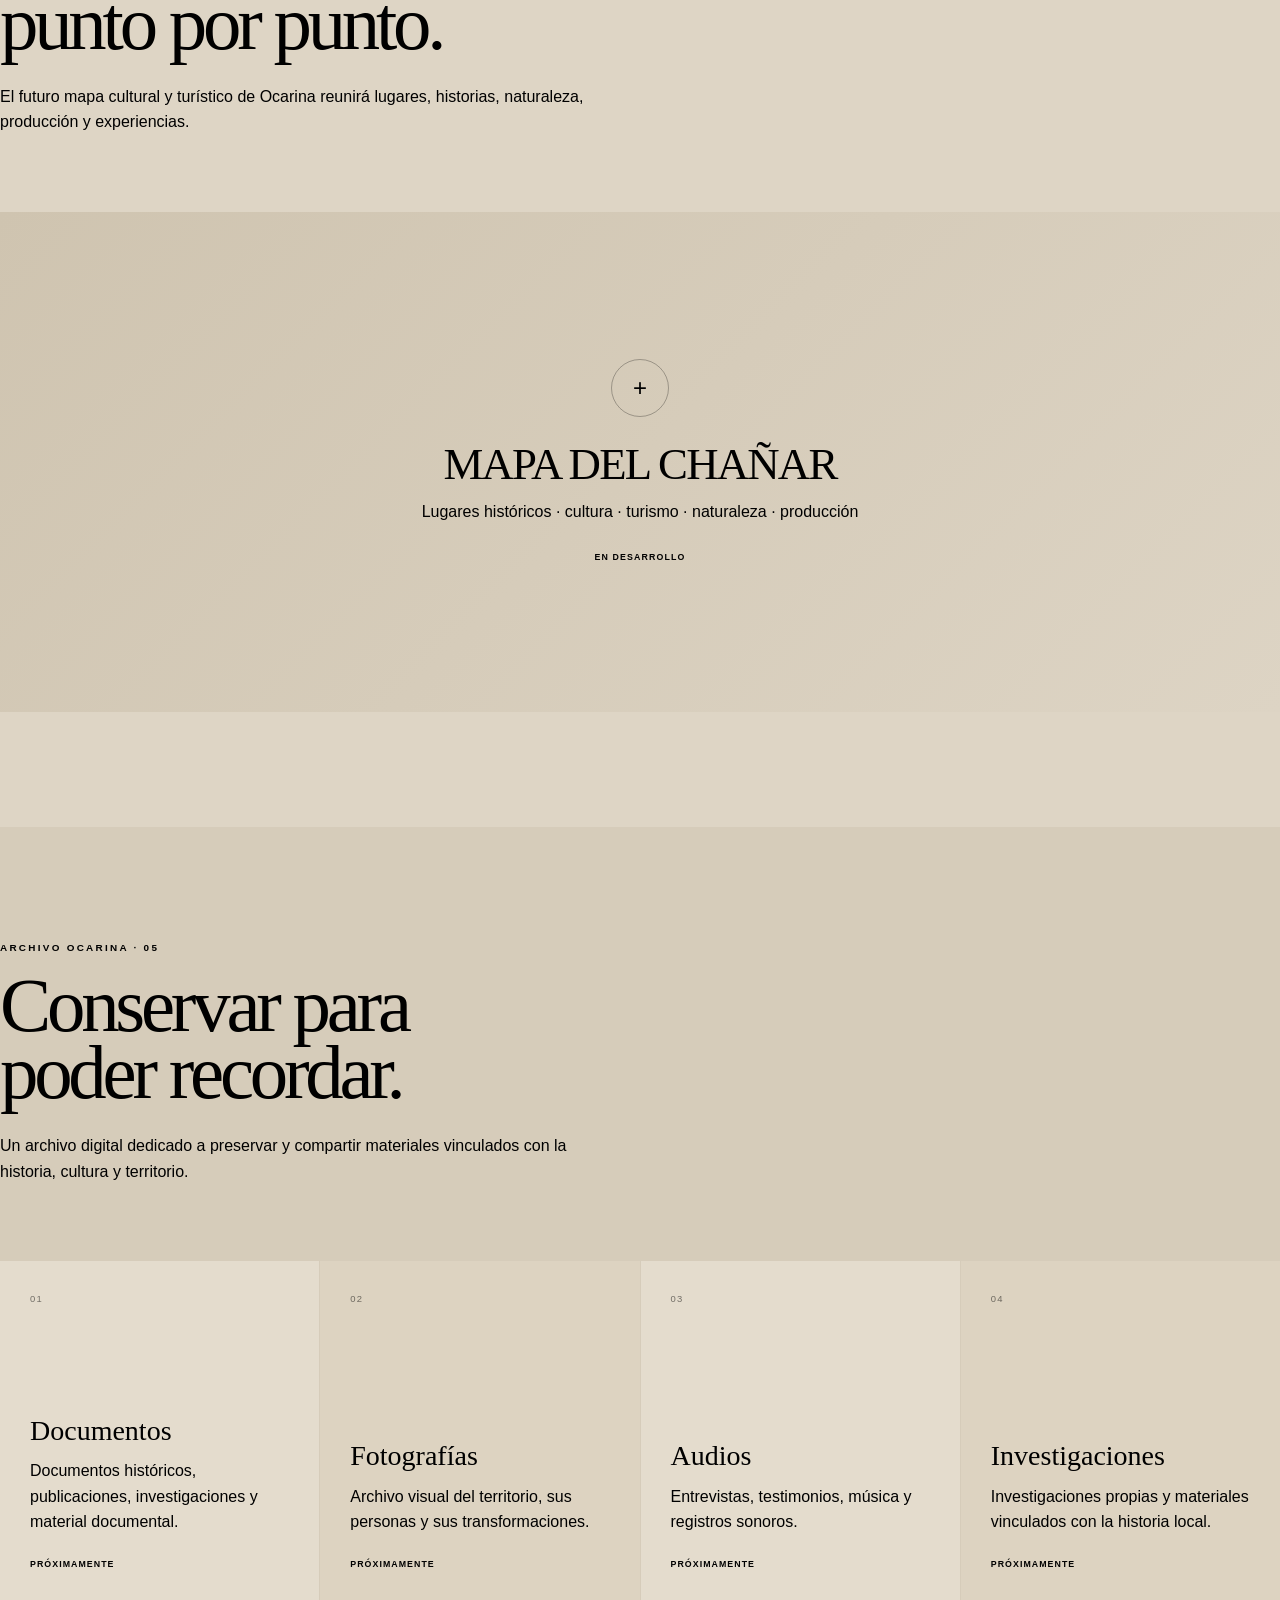
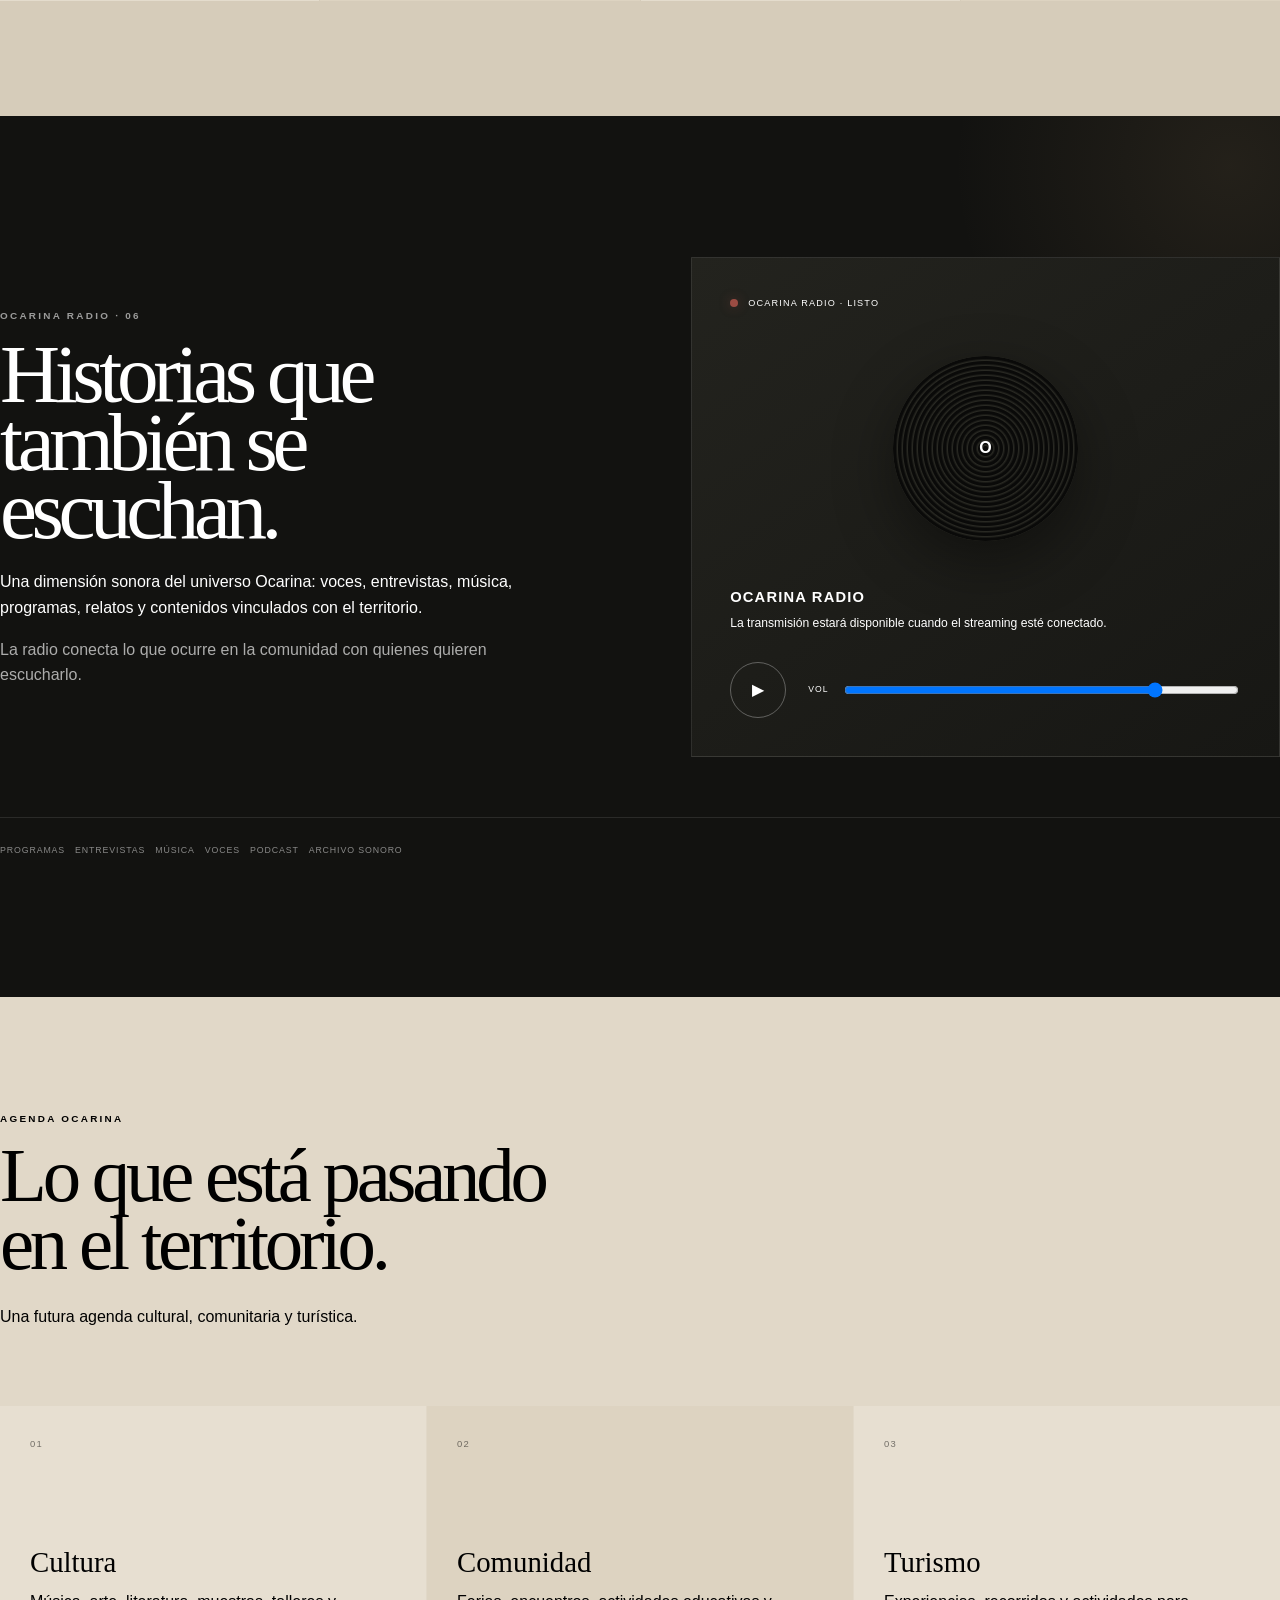
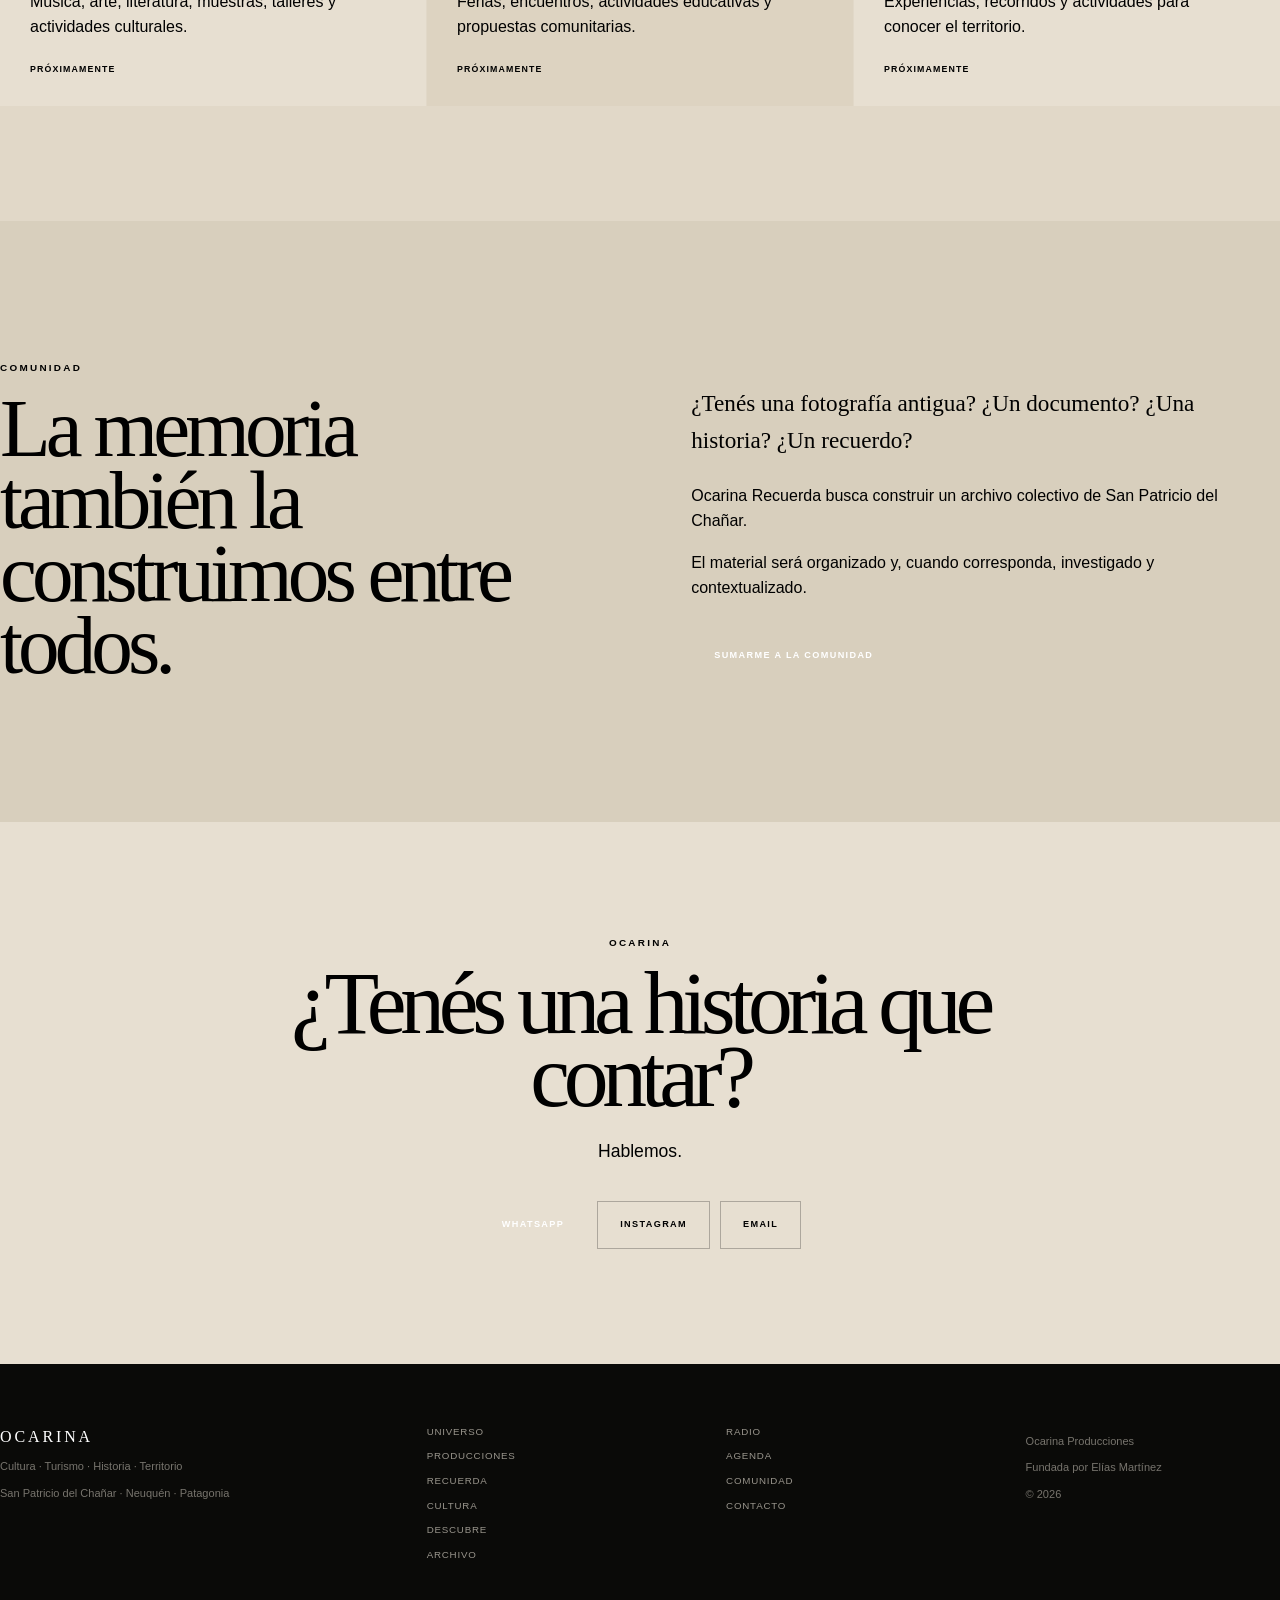
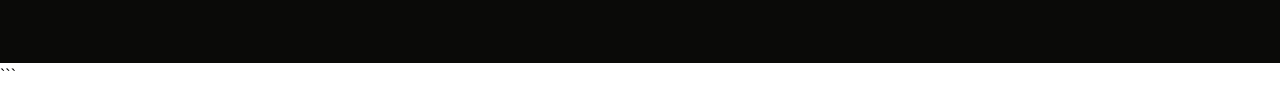
==== commit 45a3bd2a: "Update index.html" ====
--- a/index.html
+++ b/index.html
@@ -13,7 +13,7 @@
 
     <meta
         name="description"
-        content="Ocarina es un universo cultural y turístico nacido en San Patricio del Chañar. Historia, cultura, territorio, turismo, memoria, producciones audiovisuales y voces locales."
+        content="Ocarina es un universo cultural y territorial nacido en San Patricio del Chañar. Cultura, turismo, historia, memoria, territorio, producciones audiovisuales y radio."
     >
 
     <meta
@@ -28,12 +28,12 @@
 
     <meta
         property="og:title"
-        content="Ocarina | Cultura, Turismo, Historia y Territorio"
+        content="Ocarina | Cultura · Turismo · Historia · Territorio"
     >
 
     <meta
         property="og:description"
-        content="Un universo para conocer, recordar y descubrir San Patricio del Chañar."
+        content="Un universo para conocer, recordar, descubrir y escuchar San Patricio del Chañar."
     >
 
     <meta
@@ -46,9 +46,7 @@
         content="es_AR"
     >
 
-    <title>
-        Ocarina | Cultura · Turismo · Historia · Territorio
-    </title>
+    <title>Ocarina | Cultura · Turismo · Historia · Territorio</title>
 
     <link rel="stylesheet" href="style.css">
 </head>
@@ -66,7 +64,7 @@
             <a
                 href="#inicio"
                 class="brand"
-                aria-label="Ocarina — inicio"
+                aria-label="Ocarina — volver al inicio"
             >
                 OCARINA
             </a>
@@ -75,7 +73,7 @@
                 class="menu-toggle"
                 id="menuToggle"
                 type="button"
-                aria-label="Abrir menú"
+                aria-label="Abrir menú de navegación"
                 aria-expanded="false"
                 aria-controls="navLinks"
             >
@@ -125,11 +123,16 @@
                     src="https://images.unsplash.com/photo-1500534623283-312aade485b7?auto=format&fit=crop&w=2200&q=85"
                     alt="Paisaje natural de la Patagonia"
                     fetchpriority="high"
+                    decoding="async"
                 >
 
-                <div class="hero-overlay"></div>
-
-            </div>
+                <div
+                    class="hero-overlay"
+                    aria-hidden="true"
+                ></div>
+
+            </div>
+
 
             <div class="container hero-content">
 
@@ -191,16 +194,22 @@
 
             </div>
 
+
             <a
                 href="#territorio"
                 class="hero-scroll"
-                aria-label="Continuar hacia el territorio"
+                aria-label="Continuar hacia la sección territorio"
             >
+
                 <span>
                     DESCUBRIR
                 </span>
 
-                <span class="hero-scroll-line"></span>
+                <span
+                    class="hero-scroll-line"
+                    aria-hidden="true"
+                ></span>
+
             </a>
 
         </section>
@@ -220,11 +229,15 @@
 
                 <img
                     src="https://images.unsplash.com/photo-1500534314209-a25ddb2bd429?auto=format&fit=crop&w=2200&q=85"
-                    alt="Paisaje de la Patagonia"
+                    alt="Paisaje natural de la Patagonia"
                     loading="lazy"
+                    decoding="async"
                 >
 
-                <div class="territory-overlay"></div>
+                <div
+                    class="territory-overlay"
+                    aria-hidden="true"
+                ></div>
 
             </div>
 
@@ -243,7 +256,10 @@
                         <em>Es una historia.</em>
                     </h2>
 
-                    <div class="territory-line"></div>
+                    <div
+                        class="territory-line"
+                        aria-hidden="true"
+                    ></div>
 
                     <p>
                         Ocarina nace en San Patricio del Chañar
@@ -299,10 +315,10 @@
 
                 <div class="universe-grid">
 
-
                     <a
                         href="#producciones"
                         class="universe-card universe-featured"
+                        aria-label="Ir a Ocarina Producciones"
                     >
 
                         <span class="card-number">
@@ -334,6 +350,7 @@
                     <a
                         href="#recuerda"
                         class="universe-card"
+                        aria-label="Ir a Ocarina Recuerda"
                     >
 
                         <span class="card-number">
@@ -365,6 +382,7 @@
                     <a
                         href="#cultura"
                         class="universe-card"
+                        aria-label="Ir a Ocarina Cultura"
                     >
 
                         <span class="card-number">
@@ -396,6 +414,7 @@
                     <a
                         href="#descubre"
                         class="universe-card"
+                        aria-label="Ir a Ocarina Descubre"
                     >
 
                         <span class="card-number">
@@ -427,6 +446,7 @@
                     <a
                         href="#archivo"
                         class="universe-card"
+                        aria-label="Ir al Archivo Ocarina"
                     >
 
                         <span class="card-number">
@@ -458,6 +478,7 @@
                     <a
                         href="#radio"
                         class="universe-card"
+                        aria-label="Ir a Ocarina Radio"
                     >
 
                         <span class="card-number">
@@ -532,6 +553,7 @@
                             title="Resumen 2024 de Ocarina Producciones"
                             loading="lazy"
                             allow="accelerometer; autoplay; clipboard-write; encrypted-media; gyroscope; picture-in-picture; web-share"
+                            referrerpolicy="strict-origin-when-cross-origin"
                             allowfullscreen
                         ></iframe>
 
@@ -554,11 +576,9 @@
                         </p>
 
                         <div class="tags">
-
                             <span>Audiovisual</span>
                             <span>Comunidad</span>
                             <span>Registro</span>
-
                         </div>
 
                     </div>
@@ -575,6 +595,7 @@
                             title="Entrevista a Seiichi Matsui"
                             loading="lazy"
                             allow="accelerometer; autoplay; clipboard-write; encrypted-media; gyroscope; picture-in-picture; web-share"
+                            referrerpolicy="strict-origin-when-cross-origin"
                             allowfullscreen
                         ></iframe>
 
@@ -597,11 +618,9 @@
                         </p>
 
                         <div class="tags">
-
                             <span>Historia</span>
                             <span>Memoria</span>
                             <span>Entrevista</span>
-
                         </div>
 
                     </div>
@@ -618,6 +637,7 @@
                             title="50 años de la Escuela Primaria 273"
                             loading="lazy"
                             allow="accelerometer; autoplay; clipboard-write; encrypted-media; gyroscope; picture-in-picture; web-share"
+                            referrerpolicy="strict-origin-when-cross-origin"
                             allowfullscreen
                         ></iframe>
 
@@ -640,11 +660,9 @@
                         </p>
 
                         <div class="tags">
-
                             <span>Educación</span>
                             <span>Comunidad</span>
                             <span>Memoria</span>
-
                         </div>
 
                     </div>
@@ -661,6 +679,7 @@
                             title="Cosechas Chañarenses"
                             loading="lazy"
                             allow="accelerometer; autoplay; clipboard-write; encrypted-media; gyroscope; picture-in-picture; web-share"
+                            referrerpolicy="strict-origin-when-cross-origin"
                             allowfullscreen
                         ></iframe>
 
@@ -683,11 +702,9 @@
                         </p>
 
                         <div class="tags">
-
                             <span>Ruralidad</span>
                             <span>Producción</span>
                             <span>Territorio</span>
-
                         </div>
 
                     </div>
@@ -839,7 +856,7 @@
 
 
         <!-- =================================================
-             DESCUBRE / TURISMO
+             DESCUBRE
         ================================================== -->
 
         <section
@@ -854,9 +871,13 @@
                     src="https://images.unsplash.com/photo-1500534314209-a25ddb2bd429?auto=format&fit=crop&w=2200&q=85"
                     alt="Paisaje natural"
                     loading="lazy"
+                    decoding="async"
                 >
 
-                <div class="discover-overlay"></div>
+                <div
+                    class="discover-overlay"
+                    aria-hidden="true"
+                ></div>
 
             </div>
 
@@ -946,7 +967,10 @@
 
                     <div class="map-placeholder">
 
-                        <span class="map-icon">
+                        <span
+                            class="map-icon"
+                            aria-hidden="true"
+                        >
                             +
                         </span>
 
@@ -1008,9 +1032,7 @@
 
                     <article class="archive-card">
 
-                        <span class="archive-number">
-                            01
-                        </span>
+                        <span class="archive-number">01</span>
 
                         <h3>
                             Documentos
@@ -1031,9 +1053,7 @@
 
                     <article class="archive-card">
 
-                        <span class="archive-number">
-                            02
-                        </span>
+                        <span class="archive-number">02</span>
 
                         <h3>
                             Fotografías
@@ -1053,9 +1073,7 @@
 
                     <article class="archive-card">
 
-                        <span class="archive-number">
-                            03
-                        </span>
+                        <span class="archive-number">03</span>
 
                         <h3>
                             Audios
@@ -1075,9 +1093,7 @@
 
                     <article class="archive-card">
 
-                        <span class="archive-number">
-                            04
-                        </span>
+                        <span class="archive-number">04</span>
 
                         <h3>
                             Investigaciones
@@ -1126,9 +1142,15 @@
                     </h2>
 
                     <p>
-                        Música, entrevistas, voces,
-                        programas y contenidos sonoros
-                        vinculados con el territorio.
+                        Una dimensión sonora del universo Ocarina:
+                        voces, entrevistas, música, programas,
+                        relatos y contenidos vinculados con
+                        el territorio.
+                    </p>
+
+                    <p>
+                        La radio conecta lo que ocurre en la
+                        comunidad con quienes quieren escucharlo.
                     </p>
 
                 </div>
@@ -1137,11 +1159,16 @@
                 <div
                     class="radio-card"
                     id="radioPlayerCard"
+                    role="region"
+                    aria-label="Reproductor de Ocarina Radio"
                 >
 
                     <div class="radio-status">
 
-                        <span class="live-dot"></span>
+                        <span
+                            class="live-dot"
+                            aria-hidden="true"
+                        ></span>
 
                         <span id="radioStatus">
                             OCARINA RADIO · LISTO
@@ -1153,6 +1180,7 @@
                     <div
                         class="radio-disc"
                         id="radioDisc"
+                        aria-hidden="true"
                     >
 
                         <div class="radio-disc-inner">
@@ -1169,7 +1197,8 @@
                         </strong>
 
                         <span id="radioMessage">
-                            Presioná reproducir para escuchar.
+                            La transmisión estará disponible
+                            cuando el streaming esté conectado.
                         </span>
 
                     </div>
@@ -1178,6 +1207,7 @@
                     <audio
                         id="radioAudio"
                         preload="none"
+                        playsinline
                     ></audio>
 
 
@@ -1188,6 +1218,7 @@
                             class="radio-play"
                             type="button"
                             aria-label="Reproducir Ocarina Radio"
+                            aria-pressed="false"
                         >
                             ▶
                         </button>
@@ -1206,7 +1237,7 @@
                                 max="1"
                                 step="0.01"
                                 value="0.8"
-                                aria-label="Volumen"
+                                aria-label="Volumen de Ocarina Radio"
                             >
 
                         </div>
@@ -1218,7 +1249,10 @@
             </div>
 
 
-            <div class="container radio-categories">
+            <div
+                class="container radio-categories"
+                aria-label="Contenidos de Ocarina Radio"
+            >
 
                 <span>Programas</span>
                 <span>Entrevistas</span>
@@ -1267,9 +1301,7 @@
 
                     <article class="agenda-card">
 
-                        <span class="agenda-number">
-                            01
-                        </span>
+                        <span class="agenda-number">01</span>
 
                         <h3>
                             Cultura
@@ -1290,9 +1322,7 @@
 
                     <article class="agenda-card">
 
-                        <span class="agenda-number">
-                            02
-                        </span>
+                        <span class="agenda-number">02</span>
 
                         <h3>
                             Comunidad
@@ -1313,9 +1343,7 @@
 
                     <article class="agenda-card">
 
-                        <span class="agenda-number">
-                            03
-                        </span>
+                        <span class="agenda-number">03</span>
 
                         <h3>
                             Turismo
@@ -1479,7 +1507,6 @@
 
         <div class="container footer-grid">
 
-
             <div class="footer-brand">
 
                 <strong>
@@ -1547,12 +1574,16 @@
     <div
         class="mini-player"
         id="miniPlayer"
-        aria-label="Reproductor Ocarina Radio"
+        role="region"
+        aria-label="Reproductor compacto de Ocarina Radio"
     >
 
         <div class="mini-player-info">
 
-            <span class="mini-live"></span>
+            <span
+                class="mini-live"
+                aria-hidden="true"
+            ></span>
 
             <div>
 
@@ -1573,6 +1604,7 @@
             id="miniPlay"
             type="button"
             aria-label="Reproducir Ocarina Radio"
+            aria-pressed="false"
         >
             ▶
         </button>
@@ -1584,7 +1616,7 @@
          JAVASCRIPT
     ====================================================== -->
 
-    <script src="script.js"></script>
+    <script src="script.js" defer></script>
 
 </body>
 </html>
--- a/style.css
+++ b/style.css
@@ -1,10 +1,19 @@
+```css
 /* =========================================================
    OCARINA UNIVERSO
-   STYLE.CSS · V16
-   CULTURA · HISTORIA · TERRITORIO · TURISMO
-
-   Adaptado al INDEX.HTML V15
-   Responsive · PC · TABLET · MOBILE
+   STYLE.CSS · V17.2
+
+   CULTURA · TURISMO · HISTORIA · TERRITORIO
+
+   V17.2
+   - Composición central corregida
+   - Zona segura para PC estándar
+   - Textos alejados de los límites de pantalla
+   - Jerarquía visual centro → exterior
+   - Títulos grandes más controlados
+   - Hero / Territorio / Descubre alineados
+   - Responsive PC / tablet / celular
+   - Mantiene estética cinematográfica V17
    ========================================================= */
 
 
@@ -14,30 +23,45 @@
 
 :root {
 
-    --black: #11110f;
-    --black-2: #181815;
-    --black-3: #22221e;
-
-    --cream: #eee8dc;
-    --cream-2: #e4dccd;
-    --cream-3: #d5ccbb;
-
-    --white: #f8f6f0;
-
-    --gray: #77736b;
-    --gray-light: #aaa59a;
-
-    --accent: #8d6f4d;
-
-    --line-dark: rgba(17,17,15,.14);
-    --line-light: rgba(255,255,255,.14);
-
-    --max-width: 1200px;
+    --black: #0d0d0b;
+    --black-soft: #151512;
+    --black-card: #1d1d19;
+
+    --cream: #e8e0d1;
+    --cream-soft: #ddd3c1;
+    --cream-dark: #c8b89e;
+
+    --white: #f7f3eb;
+
+    --gray: #706c64;
+    --gray-light: #aaa397;
+
+    --sand: #a48968;
+    --earth: #765d43;
+    --olive: #62634a;
+    --clay: #8a6250;
+
+    --accent: #a18460;
+
+    --line-dark: rgba(30,27,22,.16);
+    --line-light: rgba(255,255,255,.13);
+
+    --shadow-soft:
+        0 25px 70px rgba(0,0,0,.12);
+
+    --shadow-dark:
+        0 25px 80px rgba(0,0,0,.35);
+
+    /* ZONA SEGURA PRINCIPAL */
+    --max-width: 1160px;
+
+    /* Mínimo aire lateral en PC */
+    --safe-padding: 48px;
 
     --header-height: 76px;
 
     --transition:
-        .35s cubic-bezier(.22,1,.36,1);
+        .45s cubic-bezier(.22,1,.36,1);
 
 }
 
@@ -49,123 +73,208 @@
 *,
 *::before,
 *::after {
-    box-sizing: border-box;
+
+    box-sizing:
+        border-box;
+
 }
 
 
 html {
-    scroll-behavior: smooth;
-    scroll-padding-top: 90px;
+
+    margin:
+        0;
+
+    padding:
+        0;
+
+    scroll-behavior:
+        smooth;
+
+    scroll-padding-top:
+        var(--header-height);
+
+    background:
+        var(--black);
+
 }
 
 
 body {
 
-    margin: 0;
-
-    background: var(--cream);
-
-    color: var(--black);
+    margin:
+        0;
+
+    padding:
+        0;
+
+    background:
+        var(--cream);
+
+    color:
+        var(--black);
 
     font-family:
+        "Helvetica Neue",
+        Helvetica,
         Arial,
-        Helvetica,
         sans-serif;
 
-    line-height: 1.6;
-
-    overflow-x: hidden;
+    line-height:
+        1.6;
+
+    overflow-x:
+        hidden;
+
+    -webkit-font-smoothing:
+        antialiased;
+
+    -moz-osx-font-smoothing:
+        grayscale;
+
+    text-rendering:
+        optimizeLegibility;
 
 }
 
 
 body.no-scroll {
-    overflow: hidden;
+
+    overflow:
+        hidden;
+
 }
 
 
 img {
 
-    display: block;
-
-    width: 100%;
-
-    max-width: 100%;
+    display:
+        block;
+
+    width:
+        100%;
+
+    max-width:
+        100%;
 
 }
 
 
 iframe {
 
-    display: block;
-
-    max-width: 100%;
+    display:
+        block;
+
+    max-width:
+        100%;
 
 }
 
 
 a {
 
-    color: inherit;
-
-    text-decoration: none;
+    color:
+        inherit;
+
+    text-decoration:
+        none;
 
 }
 
 
 button,
 input,
-select,
-textarea {
-
-    font: inherit;
+textarea,
+select {
+
+    font:
+        inherit;
 
 }
 
 
 button {
-    cursor: pointer;
+
+    cursor:
+        pointer;
+
 }
 
 
 ::selection {
 
-    background: var(--black);
-
-    color: var(--white);
+    background:
+        var(--earth);
+
+    color:
+        var(--white);
 
 }
 
 
 /* =========================================================
-   03 · ESTRUCTURA GENERAL
+   03 · CONTENEDOR CENTRAL
    ========================================================= */
+
+/*
+   REGLA FUNDAMENTAL DE V17.2
+
+   Todo el contenido editorial importante vive
+   dentro de esta zona.
+
+   En una pantalla 1366px:
+   1366 - 1160 = 206px
+   → aproximadamente 103px libres por lado.
+
+   En 1920px:
+   1920 - 1160 = 760px
+   → aproximadamente 380px libres por lado.
+
+   Esto evita textos pegados a los extremos.
+*/
 
 .container {
 
     width:
         min(
-            calc(100% - 48px),
+            calc(100% - (var(--safe-padding) * 2)),
             var(--max-width)
         );
 
-    margin: 0 auto;
-
-}
-
+    margin:
+        0 auto;
+
+}
+
+
+/* =========================================================
+   04 · SECCIONES
+   ========================================================= */
 
 .section {
 
-    padding: 120px 0;
+    position:
+        relative;
+
+    padding:
+        clamp(85px, 9vw, 140px) 0;
 
 }
 
 
 .section-heading {
 
-    max-width: 780px;
-
-    margin-bottom: 70px;
+    position:
+        relative;
+
+    z-index:
+        2;
+
+    max-width:
+        760px;
+
+    margin-bottom:
+        clamp(50px, 6vw, 80px);
 
 }
 
@@ -173,82 +282,131 @@
 .eyebrow,
 .eyebrow-light {
 
-    margin: 0 0 18px;
-
-    font-size: .66rem;
-
-    font-weight: 700;
-
-    letter-spacing: .18em;
-
-    line-height: 1.4;
-
-    text-transform: uppercase;
+    margin:
+        0 0 18px;
+
+    font-size:
+        .62rem;
+
+    line-height:
+        1.2;
+
+    font-weight:
+        700;
+
+    letter-spacing:
+        .23em;
+
+    text-transform:
+        uppercase;
 
 }
 
 
 .eyebrow {
-    color: var(--gray);
+
+    color:
+        var(--earth);
+
 }
 
 
 .eyebrow-light {
-    color: rgba(255,255,255,.58);
+
+    color:
+        rgba(255,255,255,.58);
+
 }
 
 
 .section-heading h2 {
 
-    margin: 0 0 25px;
+    margin:
+        0 0 26px;
+
+    max-width:
+        760px;
+
+    font-family:
+        Georgia,
+        "Times New Roman",
+        serif;
+
+    /*
+       Antes podía crecer demasiado.
+       Ahora sigue siendo grande pero conserva aire.
+    */
 
     font-size:
         clamp(2.8rem, 6vw, 6rem);
 
-    line-height: .94;
-
-    font-weight: 400;
-
-    letter-spacing: -.045em;
+    line-height:
+        .88;
+
+    font-weight:
+        400;
+
+    letter-spacing:
+        -.055em;
+
+    text-wrap:
+        balance;
 
 }
 
 
 .section-heading > p:last-child {
 
-    max-width: 650px;
-
-    margin: 0;
-
-    color: var(--gray);
+    max-width:
+        620px;
+
+    margin:
+        0;
+
+    color:
+        var(--gray);
 
 }
 
 
 /* =========================================================
-   04 · HEADER
+   05 · HEADER
    ========================================================= */
 
 .site-header {
 
-    position: fixed;
-
-    top: 0;
-    left: 0;
-
-    z-index: 1000;
-
-    width: 100%;
-
-    color: white;
+    position:
+        fixed;
+
+    top:
+        0;
+
+    left:
+        0;
+
+    z-index:
+        1000;
+
+    width:
+        100%;
+
+    color:
+        white;
+
+    background:
+        linear-gradient(
+            180deg,
+            rgba(0,0,0,.42),
+            transparent
+        );
 
     border-bottom:
         1px solid transparent;
 
     transition:
         background var(--transition),
-        backdrop-filter var(--transition),
-        border-color var(--transition);
+        border-color var(--transition),
+        backdrop-filter var(--transition);
 
 }
 
@@ -256,72 +414,101 @@
 .site-header.scrolled {
 
     background:
-        rgba(17,17,15,.93);
-
-    border-bottom:
-        1px solid rgba(255,255,255,.08);
+        rgba(13,13,11,.92);
+
+    border-color:
+        rgba(255,255,255,.08);
 
     backdrop-filter:
-        blur(16px);
+        blur(18px);
 
     -webkit-backdrop-filter:
-        blur(16px);
+        blur(18px);
 
 }
 
 
 .nav {
 
-    min-height: var(--header-height);
-
-    display: flex;
-
-    align-items: center;
-
-    justify-content: space-between;
+    min-height:
+        var(--header-height);
+
+    display:
+        flex;
+
+    align-items:
+        center;
+
+    justify-content:
+        space-between;
+
+    gap:
+        30px;
 
 }
 
 
 .brand {
 
-    display: inline-block;
-
-    font-size: .95rem;
-
-    font-weight: 700;
-
-    letter-spacing: .2em;
+    flex:
+        0 0 auto;
+
+    font-family:
+        Georgia,
+        "Times New Roman",
+        serif;
+
+    font-size:
+        1rem;
+
+    font-weight:
+        400;
+
+    letter-spacing:
+        .18em;
 
 }
 
 
 .nav-links {
 
-    display: flex;
-
-    align-items: center;
-
-    gap: 22px;
+    display:
+        flex;
+
+    align-items:
+        center;
+
+    justify-content:
+        flex-end;
+
+    gap:
+        clamp(15px, 2vw, 28px);
 
 }
 
 
 .nav-links a {
 
-    position: relative;
-
-    padding: 5px 0;
-
-    font-size: .62rem;
-
-    line-height: 1.4;
-
-    letter-spacing: .13em;
-
-    text-transform: uppercase;
-
-    opacity: .75;
+    position:
+        relative;
+
+    padding:
+        8px 0;
+
+    font-size:
+        .59rem;
+
+    line-height:
+        1;
+
+    letter-spacing:
+        .13em;
+
+    text-transform:
+        uppercase;
+
+    opacity:
+        .72;
 
     transition:
         opacity var(--transition);
@@ -331,17 +518,26 @@
 
 .nav-links a::after {
 
-    content: "";
-
-    position: absolute;
-
-    left: 0;
-    bottom: 0;
-
-    width: 0;
-    height: 1px;
-
-    background: white;
+    content:
+        "";
+
+    position:
+        absolute;
+
+    left:
+        0;
+
+    bottom:
+        3px;
+
+    width:
+        0;
+
+    height:
+        1px;
+
+    background:
+        var(--cream-dark);
 
     transition:
         width var(--transition);
@@ -350,47 +546,67 @@
 
 
 .nav-links a:hover {
-    opacity: 1;
+
+    opacity:
+        1;
+
 }
 
 
 .nav-links a:hover::after {
-    width: 100%;
+
+    width:
+        100%;
+
 }
 
 
 /* =========================================================
-   05 · MENÚ MOBILE
+   06 · MENÚ MOBILE
    ========================================================= */
 
 .menu-toggle {
 
-    display: none;
-
-    width: 44px;
-    height: 44px;
-
-    padding: 6px;
-
-    border: 0;
-
-    background: transparent;
-
-    color: white;
+    display:
+        none;
+
+    width:
+        44px;
+
+    height:
+        44px;
+
+    padding:
+        7px;
+
+    border:
+        0;
+
+    background:
+        transparent;
+
+    color:
+        white;
 
 }
 
 
 .menu-toggle span {
 
-    display: block;
-
-    width: 25px;
-    height: 1px;
-
-    margin: 6px auto;
-
-    background: white;
+    display:
+        block;
+
+    width:
+        25px;
+
+    height:
+        1px;
+
+    margin:
+        6px auto;
+
+    background:
+        white;
 
     transition:
         transform var(--transition),
@@ -410,7 +626,8 @@
 
 .menu-toggle.active span:nth-child(2) {
 
-    opacity: 0;
+    opacity:
+        0;
 
 }
 
@@ -425,101 +642,203 @@
 
 
 /* =========================================================
-   06 · HERO
+   07 · HERO CINEMÁTICO
    ========================================================= */
 
 .hero {
 
-    position: relative;
-
-    min-height: 100vh;
-    min-height: 100svh;
-
-    display: flex;
-
-    align-items: center;
-
-    background: var(--black);
-
-    color: white;
-
-    overflow: hidden;
-
-}
-
-
-.hero-background {
-
-    position: absolute;
-
-    inset: 0;
-
-}
-
-
-.hero-background img {
-
-    width: 100%;
-    height: 100%;
-
-    object-fit: cover;
+    position:
+        relative;
+
+    min-height:
+        100svh;
+
+    min-height:
+        100vh;
+
+    display:
+        flex;
+
+    align-items:
+        stretch;
+
+    background:
+        var(--black);
+
+    color:
+        white;
+
+    overflow:
+        hidden;
+
+}
+
+
+.hero-media {
+
+    position:
+        absolute;
+
+    inset:
+        0;
+
+    overflow:
+        hidden;
+
+}
+
+
+.hero-media img {
+
+    width:
+        100%;
+
+    height:
+        100%;
+
+    object-fit:
+        cover;
+
+    object-position:
+        center center;
+
+    transform:
+        scale(1.08);
+
+    filter:
+        saturate(.82)
+        contrast(1.04)
+        brightness(.78);
 
     animation:
-        heroZoom 18s ease-out forwards;
+        heroEntrance 2.2s cubic-bezier(.22,1,.36,1) forwards;
+
+}
+
+
+@keyframes heroEntrance {
+
+    from {
+
+        opacity:
+            .2;
+
+        transform:
+            scale(1.14);
+
+    }
+
+    to {
+
+        opacity:
+            1;
+
+        transform:
+            scale(1);
+
+    }
 
 }
 
 
 .hero-overlay {
 
-    position: absolute;
-
-    inset: 0;
-
-    background:
+    position:
+        absolute;
+
+    inset:
+        0;
+
+    background:
+
         linear-gradient(
             180deg,
-            rgba(0,0,0,.48),
-            rgba(0,0,0,.20) 40%,
-            rgba(0,0,0,.84)
+            rgba(0,0,0,.72) 0%,
+            rgba(0,0,0,.18) 28%,
+            rgba(20,18,14,.20) 52%,
+            rgba(0,0,0,.88) 100%
+        ),
+
+        linear-gradient(
+            90deg,
+            rgba(0,0,0,.46),
+            transparent 65%
         );
 
 }
 
 
-@keyframes heroZoom {
-
-    from {
-        transform: scale(1.08);
-    }
-
-    to {
-        transform: scale(1);
-    }
+.hero::after {
+
+    content:
+        "";
+
+    position:
+        absolute;
+
+    inset:
+        0;
+
+    z-index:
+        1;
+
+    pointer-events:
+        none;
+
+    opacity:
+        .08;
+
+    background-image:
+        radial-gradient(
+            rgba(255,255,255,.35) .6px,
+            transparent .6px
+        );
+
+    background-size:
+        5px 5px;
+
+    mix-blend-mode:
+        soft-light;
 
 }
 
 
 .hero-content {
 
-    position: relative;
-
-    z-index: 2;
-
-    width: 100%;
-
-    min-height: 100vh;
-    min-height: 100svh;
-
-    display: flex;
-
-    flex-direction: column;
-
-    justify-content: space-between;
-
-    padding-top: 120px;
-
-    padding-bottom: 45px;
+    position:
+        relative;
+
+    z-index:
+        2;
+
+    width:
+        100%;
+
+    min-height:
+        100svh;
+
+    min-height:
+        100vh;
+
+    display:
+        flex;
+
+    flex-direction:
+        column;
+
+    justify-content:
+        space-between;
+
+    /*
+       El contenido ya está dentro del .container.
+       Se agrega aire vertical adicional.
+    */
+
+    padding-top:
+        calc(var(--header-height) + 38px);
+
+    padding-bottom:
+        45px;
 
 }
 
@@ -527,13 +846,17 @@
 .hero-top,
 .hero-bottom {
 
-    display: flex;
-
-    align-items: center;
-
-    justify-content: space-between;
-
-    gap: 30px;
+    display:
+        flex;
+
+    align-items:
+        center;
+
+    justify-content:
+        space-between;
+
+    gap:
+        30px;
 
 }
 
@@ -541,38 +864,20 @@
 .hero-top span,
 .hero-bottom span {
 
-    font-size: .62rem;
-
-    line-height: 1.4;
-
-    letter-spacing: .17em;
-
-    text-transform: uppercase;
-
-    color:
-        rgba(255,255,255,.72);
-
-}
-
-
-.hero-center {
-
-    max-width: 900px;
-
-}
-
-
-.hero-label {
-
-    margin: 0 0 20px;
-
-    font-size: .68rem;
-
-    font-weight: 700;
-
-    letter-spacing: .2em;
-
-    text-transform: uppercase;
+    max-width:
+        270px;
+
+    font-size:
+        .56rem;
+
+    line-height:
+        1.45;
+
+    letter-spacing:
+        .18em;
+
+    text-transform:
+        uppercase;
 
     color:
         rgba(255,255,255,.65);
@@ -580,48 +885,120 @@
 }
 
 
-.hero-center h1 {
-
-    margin: 0;
-
-    font-size:
-        clamp(5rem, 14vw, 11rem);
-
-    line-height: .78;
-
-    font-weight: 700;
-
-    letter-spacing: -.08em;
-
-}
-
-
-.hero-center h2 {
-
-    margin: 30px 0 0;
-
-    font-size:
-        clamp(1rem, 2vw, 1.35rem);
-
-    line-height: 1.25;
-
-    font-weight: 400;
-
-    letter-spacing: -.015em;
-
-    color:
-        rgba(255,255,255,.82);
+.hero-top span:last-child,
+.hero-bottom span:last-child {
+
+    text-align:
+        right;
+
+}
+
+
+.hero-main {
+
+    width:
+        min(100%, 900px);
+
+    padding:
+        20px 0;
+
+}
+
+
+.hero-kicker {
+
+    margin:
+        0 0 22px;
+
+    font-size:
+        .62rem;
+
+    font-weight:
+        700;
+
+    letter-spacing:
+        .22em;
+
+    color:
+        rgba(255,255,255,.7);
+
+}
+
+
+.hero-main h1 {
+
+    margin:
+        0;
+
+    /*
+       Más controlado en PC.
+       Sigue siendo protagonista sin tocar los bordes.
+    */
+
+    max-width:
+        850px;
+
+    font-family:
+        Georgia,
+        "Times New Roman",
+        serif;
+
+    font-size:
+        clamp(4.5rem, 11vw, 10rem);
+
+    line-height:
+        .73;
+
+    font-weight:
+        400;
+
+    letter-spacing:
+        -.09em;
+
+    text-shadow:
+        0 12px 45px rgba(0,0,0,.25);
+
+}
+
+
+.hero-subtitle {
+
+    max-width:
+        610px;
+
+    margin:
+        30px 0 0;
+
+    font-family:
+        Georgia,
+        "Times New Roman",
+        serif;
+
+    font-size:
+        clamp(1.05rem, 2vw, 1.35rem);
+
+    line-height:
+        1.35;
+
+    color:
+        rgba(255,255,255,.9);
 
 }
 
 
 .hero-description {
 
-    max-width: 590px;
-
-    margin: 22px 0 30px;
-
-    font-size: 1rem;
+    max-width:
+        520px;
+
+    margin:
+        18px 0 32px;
+
+    font-size:
+        clamp(.88rem, 1.5vw, 1rem);
+
+    line-height:
+        1.7;
 
     color:
         rgba(255,255,255,.68);
@@ -629,40 +1006,110 @@
 }
 
 
+/*
+   CORRECCIÓN IMPORTANTE:
+
+   El scroll ya no se pega al extremo
+   de la pantalla. Se mantiene dentro
+   de la zona segura del contenido.
+*/
+
+.hero-scroll {
+
+    position:
+        absolute;
+
+    right:
+        0;
+
+    bottom:
+        45px;
+
+    z-index:
+        5;
+
+    display:
+        flex;
+
+    align-items:
+        center;
+
+    gap:
+        12px;
+
+    font-size:
+        .55rem;
+
+    letter-spacing:
+        .16em;
+
+    text-transform:
+        uppercase;
+
+    color:
+        rgba(255,255,255,.68);
+
+}
+
+
+.hero-scroll-line {
+
+    display:
+        block;
+
+    width:
+        55px;
+
+    height:
+        1px;
+
+    background:
+        rgba(255,255,255,.5);
+
+}
+
+
 /* =========================================================
-   07 · BOTONES
+   08 · BOTONES
    ========================================================= */
 
 .button {
 
-    min-height: 48px;
-
-    display: inline-flex;
-
-    align-items: center;
-
-    justify-content: center;
-
-    padding: 0 22px;
+    min-height:
+        48px;
+
+    display:
+        inline-flex;
+
+    align-items:
+        center;
+
+    justify-content:
+        center;
+
+    padding:
+        0 22px;
 
     border:
         1px solid transparent;
 
-    font-size: .62rem;
-
-    font-weight: 700;
-
-    line-height: 1.2;
-
-    letter-spacing: .13em;
-
-    text-transform: uppercase;
+    font-size:
+        .57rem;
+
+    font-weight:
+        700;
+
+    letter-spacing:
+        .15em;
+
+    text-transform:
+        uppercase;
 
     transition:
+        transform var(--transition),
         background var(--transition),
         color var(--transition),
-        border-color var(--transition),
-        transform var(--transition);
+        border-color var(--transition);
 
 }
 
@@ -670,7 +1117,7 @@
 .button:hover {
 
     transform:
-        translateY(-2px);
+        translateY(-3px);
 
 }
 
@@ -680,64 +1127,47 @@
     border-color:
         rgba(255,255,255,.42);
 
-    color: white;
-
-    background: transparent;
+    color:
+        white;
+
+    background:
+        rgba(255,255,255,.035);
+
+    backdrop-filter:
+        blur(8px);
 
 }
 
 
 .button-light:hover {
 
-    background: white;
-
-    color: var(--black);
-
-}
-
-
-.button-primary {
-
-    background: var(--black);
-
-    color: white;
-
-}
-
-
-.button-primary:hover {
-
-    background: #302f2a;
-
-}
-
-
-.button-outline-dark {
+    background:
+        var(--white);
+
+    color:
+        var(--black);
 
     border-color:
-        rgba(17,17,15,.30);
-
-    color: var(--black);
-
-    background: transparent;
-
-}
-
-
-.button-outline-dark:hover {
-
-    background: var(--black);
-
-    color: white;
+        var(--white);
 
 }
 
 
 .button-dark {
 
-    background: var(--black);
-
-    color: white;
+    background:
+        var(--black);
+
+    color:
+        white;
+
+}
+
+
+.button-dark:hover {
+
+    background:
+        #292923;
 
 }
 
@@ -745,124 +1175,292 @@
 .button-outline {
 
     border-color:
-        rgba(0,0,0,.30);
+        rgba(0,0,0,.25);
+
+    color:
+        var(--black);
+
+}
+
+
+.button-outline:hover {
+
+    background:
+        var(--black);
+
+    color:
+        white;
 
 }
 
 
 /* =========================================================
-   08 · INTRODUCCIÓN
+   09 · TERRITORIO
    ========================================================= */
 
-.intro-section {
-
-    background: var(--cream);
-
-}
-
-
-.intro-grid {
-
-    display: grid;
-
-    grid-template-columns:
-        1fr 1fr;
-
-    gap: 100px;
-
-    align-items: start;
-
-}
-
-
-.intro-grid h2 {
-
-    max-width: 620px;
-
-    margin: 0;
-
-    font-size:
-        clamp(3rem, 6vw, 6rem);
-
-    line-height: .92;
-
-    font-weight: 400;
-
-    letter-spacing: -.055em;
-
-}
-
-
-.intro-copy {
-
-    max-width: 580px;
-
-}
-
-
-.intro-copy p {
-
-    margin: 0 0 22px;
-
-    color: var(--gray);
-
-}
-
-
-.intro-copy .intro-lead {
-
-    font-size:
-        clamp(1.15rem, 2vw, 1.5rem);
-
-    line-height: 1.35;
-
-    color: var(--black);
+.territory {
+
+    position:
+        relative;
+
+    min-height:
+        90svh;
+
+    min-height:
+        90vh;
+
+    background:
+        var(--black);
+
+    color:
+        white;
+
+    overflow:
+        hidden;
+
+}
+
+
+.territory-media {
+
+    position:
+        absolute;
+
+    inset:
+        0;
+
+}
+
+
+.territory-media img {
+
+    width:
+        100%;
+
+    height:
+        100%;
+
+    object-fit:
+        cover;
+
+    filter:
+        saturate(.72)
+        contrast(1.08)
+        brightness(.72);
+
+    transform:
+        scale(1.03);
+
+}
+
+
+.territory-overlay {
+
+    position:
+        absolute;
+
+    inset:
+        0;
+
+    background:
+
+        linear-gradient(
+            90deg,
+            rgba(8,8,7,.94) 0%,
+            rgba(8,8,7,.72) 34%,
+            rgba(8,8,7,.28) 72%,
+            rgba(8,8,7,.72) 100%
+        );
+
+}
+
+
+.territory-content {
+
+    position:
+        relative;
+
+    z-index:
+        2;
+
+    min-height:
+        90svh;
+
+    min-height:
+        90vh;
+
+    display:
+        flex;
+
+    flex-direction:
+        column;
+
+    justify-content:
+        center;
+
+}
+
+
+.territory-text {
+
+    max-width:
+        720px;
+
+}
+
+
+.territory-text h2 {
+
+    margin:
+        0;
+
+    max-width:
+        720px;
+
+    font-family:
+        Georgia,
+        "Times New Roman",
+        serif;
+
+    font-size:
+        clamp(3rem, 7vw, 7rem);
+
+    line-height:
+        .84;
+
+    font-weight:
+        400;
+
+    letter-spacing:
+        -.065em;
+
+    text-wrap:
+        balance;
+
+}
+
+
+.territory-text h2 em {
+
+    display:
+        block;
+
+    color:
+        var(--cream-dark);
+
+    font-style:
+        italic;
+
+}
+
+
+.territory-line {
+
+    width:
+        90px;
+
+    height:
+        1px;
+
+    margin:
+        40px 0;
+
+    background:
+        rgba(255,255,255,.4);
+
+}
+
+
+.territory-text p {
+
+    max-width:
+        560px;
+
+    margin:
+        0 0 15px;
+
+    color:
+        rgba(255,255,255,.7);
+
+}
+
+
+.territory-final {
+
+    margin-top:
+        35px !important;
+
+    font-family:
+        Georgia,
+        "Times New Roman",
+        serif;
+
+    font-size:
+        1.15rem;
+
+    font-style:
+        italic;
+
+    color:
+        rgba(255,255,255,.9) !important;
 
 }
 
 
 /* =========================================================
-   09 · UNIVERSO
+   10 · UNIVERSO
    ========================================================= */
 
 .universe {
 
-    background: var(--cream);
+    background:
+        var(--cream);
 
 }
 
 
 .universe-grid {
 
-    display: grid;
+    display:
+        grid;
 
     grid-template-columns:
         repeat(3, 1fr);
 
-    gap: 1px;
-
-    background: var(--line-dark);
+    gap:
+        1px;
+
+    background:
+        var(--line-dark);
+
+    border:
+        1px solid var(--line-dark);
 
 }
 
 
 .universe-card {
 
-    position: relative;
-
-    min-height: 330px;
-
-    display: flex;
-
-    flex-direction: column;
-
-    padding: 34px;
-
-    background: var(--cream);
-
-    border: 1px solid transparent;
-
-    overflow: hidden;
+    position:
+        relative;
+
+    min-height:
+        360px;
+
+    display:
+        flex;
+
+    flex-direction:
+        column;
+
+    padding:
+        34px;
+
+    background:
+        #e4dccd;
+
+    overflow:
+        hidden;
 
     transition:
         background var(--transition),
@@ -872,120 +1470,201 @@
 }
 
 
+.universe-card:nth-child(2n) {
+
+    background:
+        #ddd3c1;
+
+}
+
+
+.universe-card:nth-child(3n) {
+
+    background:
+        #e9e2d5;
+
+}
+
+
+.universe-card::before {
+
+    content:
+        "";
+
+    position:
+        absolute;
+
+    left:
+        0;
+
+    bottom:
+        0;
+
+    width:
+        100%;
+
+    height:
+        3px;
+
+    background:
+        var(--sand);
+
+    transform:
+        scaleX(0);
+
+    transform-origin:
+        left;
+
+    transition:
+        transform var(--transition);
+
+}
+
+
 .universe-card:hover {
 
-    background: var(--black);
-
-    color: white;
+    background:
+        var(--black);
+
+    color:
+        white;
 
     transform:
-        translateY(-4px);
+        translateY(-5px);
+
+}
+
+
+.universe-card:hover::before {
+
+    transform:
+        scaleX(1);
+
+}
+
+
+.universe-featured {
+
+    background:
+        var(--black);
+
+    color:
+        white;
 
 }
 
 
 .card-number {
 
-    font-size: .62rem;
-
-    line-height: 1.4;
-
-    letter-spacing: .16em;
-
-    opacity: .5;
-
-}
-
-
-.universe-card h3 {
+    font-size:
+        .59rem;
+
+    letter-spacing:
+        .17em;
+
+    opacity:
+        .48;
+
+}
+
+
+.card-content {
+
+    margin-top:
+        auto;
+
+}
+
+
+.card-content h3 {
+
+    max-width:
+        300px;
 
     margin:
-        auto 0 12px;
-
-    font-size:
-        clamp(1.6rem, 3vw, 2.2rem);
-
-    line-height: 1;
-
-    font-weight: 400;
-
-    letter-spacing: -.035em;
-
-}
-
-
-.universe-card p {
-
-    max-width: 360px;
-
-    margin: 0;
-
-    color: var(--gray);
-
-}
-
-
-.universe-card:hover p {
-
-    color:
-        rgba(255,255,255,.58);
-
-}
-
-
-.universe-card strong {
-
-    margin-top: 25px;
-
-    font-size: .61rem;
-
-    line-height: 1.4;
-
-    letter-spacing: .14em;
-
-}
-
-
-.universe-featured {
-
-    background: var(--black);
-
-    color: white;
-
-}
-
-
-.universe-featured p {
-
-    color:
-        rgba(255,255,255,.60);
+        0 0 15px;
+
+    font-family:
+        Georgia,
+        "Times New Roman",
+        serif;
+
+    font-size:
+        clamp(1.65rem, 2.7vw, 2.35rem);
+
+    line-height:
+        .95;
+
+    font-weight:
+        400;
+
+    letter-spacing:
+        -.035em;
+
+}
+
+
+.card-content p {
+
+    max-width:
+        330px;
+
+    margin:
+        0 0 25px;
+
+    color:
+        var(--gray);
+
+}
+
+
+.universe-card:hover .card-content p {
+
+    color:
+        rgba(255,255,255,.62);
+
+}
+
+
+.card-content strong {
+
+    font-size:
+        .57rem;
+
+    letter-spacing:
+        .14em;
 
 }
 
 
 /* =========================================================
-   10 · PRODUCCIONES
+   11 · PRODUCCIONES
    ========================================================= */
 
 .productions {
 
-    background: #f2ede3;
+    background:
+        #dcd2c0;
 
 }
 
 
 .production {
 
-    display: grid;
+    display:
+        grid;
 
     grid-template-columns:
         1.35fr 1fr;
 
-    gap: 70px;
-
-    align-items: center;
-
-    padding: 70px 0;
+    align-items:
+        center;
+
+    gap:
+        clamp(45px, 6vw, 80px);
+
+    padding:
+        clamp(50px, 7vw, 85px) 0;
 
     border-top:
         1px solid var(--line-dark);
@@ -993,13 +1672,6 @@
 }
 
 
-.production:first-of-type {
-
-    border-top: 0;
-
-}
-
-
 .production-reverse {
 
     grid-template-columns:
@@ -1009,191 +1681,292 @@
 
 
 .production-reverse .video-wrapper {
-    order: 2;
+
+    order:
+        2;
+
 }
 
 
 .production-reverse .production-info {
-    order: 1;
+
+    order:
+        1;
+
 }
 
 
 .video-wrapper {
 
-    position: relative;
-
-    width: 100%;
-
-    aspect-ratio: 16 / 9;
-
-    background: var(--black);
-
-    overflow: hidden;
+    position:
+        relative;
+
+    width:
+        100%;
+
+    aspect-ratio:
+        16 / 9;
+
+    background:
+        var(--black);
+
+    overflow:
+        hidden;
+
+    box-shadow:
+        var(--shadow-soft);
 
 }
 
 
 .video-wrapper iframe {
 
-    position: absolute;
-
-    inset: 0;
-
-    width: 100%;
-    height: 100%;
-
-    border: 0;
+    position:
+        absolute;
+
+    inset:
+        0;
+
+    width:
+        100%;
+
+    height:
+        100%;
+
+    border:
+        0;
 
 }
 
 
 .production-number {
 
-    font-size: .62rem;
-
-    line-height: 1.4;
-
-    letter-spacing: .15em;
-
-    color: var(--gray);
+    font-size:
+        .59rem;
+
+    letter-spacing:
+        .16em;
+
+    color:
+        var(--earth);
 
 }
 
 
 .production-info h3 {
 
-    margin: 18px 0;
-
-    font-size:
-        clamp(2rem, 4vw, 4.3rem);
-
-    line-height: .95;
-
-    font-weight: 400;
-
-    letter-spacing: -.045em;
+    max-width:
+        520px;
+
+    margin:
+        18px 0;
+
+    font-family:
+        Georgia,
+        "Times New Roman",
+        serif;
+
+    font-size:
+        clamp(2.1rem, 4.5vw, 4.5rem);
+
+    line-height:
+        .88;
+
+    font-weight:
+        400;
+
+    letter-spacing:
+        -.06em;
 
 }
 
 
 .production-info p {
 
-    max-width: 520px;
-
-    color: var(--gray);
+    max-width:
+        480px;
+
+    margin:
+        0;
+
+    color:
+        var(--gray);
 
 }
 
 
 .tags {
 
-    display: flex;
-
-    flex-wrap: wrap;
-
-    gap: 8px;
-
-    margin-top: 30px;
+    display:
+        flex;
+
+    flex-wrap:
+        wrap;
+
+    gap:
+        8px;
+
+    margin-top:
+        28px;
 
 }
 
 
 .tags span {
 
-    padding: 7px 11px;
+    padding:
+        7px 11px;
 
     border:
-        1px solid rgba(0,0,0,.15);
-
-    font-size: .59rem;
-
-    line-height: 1.3;
-
-    letter-spacing: .08em;
-
-    text-transform: uppercase;
+        1px solid rgba(0,0,0,.16);
+
+    font-size:
+        .55rem;
+
+    letter-spacing:
+        .08em;
+
+    text-transform:
+        uppercase;
 
 }
 
 
 /* =========================================================
-   11 · RECUERDA
+   12 · RECUERDA
    ========================================================= */
 
-.project-section {
-
-    position: relative;
-
-}
-
-
-.project-dark {
-
-    background: var(--black);
-
-    color: white;
-
-}
-
-
-.project-grid {
-
-    display: grid;
+.remember {
+
+    position:
+        relative;
+
+    padding:
+        clamp(90px, 11vw, 150px) 0;
+
+    background:
+        #11110f;
+
+    color:
+        white;
+
+    overflow:
+        hidden;
+
+}
+
+
+.remember::before {
+
+    content:
+        "";
+
+    position:
+        absolute;
+
+    inset:
+        0;
+
+    pointer-events:
+        none;
+
+    background:
+        radial-gradient(
+            circle at 80% 20%,
+            rgba(164,137,96,.13),
+            transparent 35%
+        );
+
+}
+
+
+.remember-grid {
+
+    position:
+        relative;
+
+    z-index:
+        2;
+
+    display:
+        grid;
 
     grid-template-columns:
         1fr 1fr;
 
-    gap: 100px;
-
-    align-items: center;
-
-}
-
-
-.project-title h2 {
-
-    margin: 0;
-
-    font-size:
-        clamp(3.2rem, 7vw, 7.5rem);
-
-    line-height: .86;
-
-    font-weight: 400;
-
-    letter-spacing: -.055em;
-
-}
-
-
-.project-title h2 em {
-
-    display: block;
-
-    color: var(--cream-3);
-
-}
-
-
-.project-copy {
-
-    max-width: 570px;
-
-}
-
-
-.project-copy .project-lead {
-
-    font-size: 1.45rem;
-
-    line-height: 1.35;
-
-    color: white;
-
-}
-
-
-.project-copy p {
+    gap:
+        clamp(50px, 8vw, 110px);
+
+    align-items:
+        center;
+
+}
+
+
+.remember-grid h2 {
+
+    max-width:
+        520px;
+
+    margin:
+        0;
+
+    font-family:
+        Georgia,
+        "Times New Roman",
+        serif;
+
+    font-size:
+        clamp(3.2rem, 7vw, 7.2rem);
+
+    line-height:
+        .8;
+
+    font-weight:
+        400;
+
+    letter-spacing:
+        -.07em;
+
+}
+
+
+.remember-grid h2 em {
+
+    display:
+        block;
+
+    color:
+        var(--cream-dark);
+
+}
+
+
+.remember-copy {
+
+    max-width:
+        540px;
+
+}
+
+
+.remember-lead {
+
+    font-family:
+        Georgia,
+        "Times New Roman",
+        serif;
+
+    font-size:
+        clamp(1.2rem, 2.2vw, 1.45rem);
+
+    color:
+        white !important;
+
+}
+
+
+.remember-copy p {
 
     color:
         rgba(255,255,255,.66);
@@ -1201,172 +1974,231 @@
 }
 
 
-.project-actions {
-
-    display: flex;
-
-    flex-wrap: wrap;
-
-    gap: 10px;
-
-    margin-top: 35px;
+.remember-actions {
+
+    display:
+        flex;
+
+    flex-wrap:
+        wrap;
+
+    gap:
+        10px;
+
+    margin-top:
+        32px;
 
 }
 
 
 /* =========================================================
-   12 · CULTURA
+   13 · CULTURA
    ========================================================= */
 
-.culture-section {
-
-    background: #ddd5c7;
+.culture {
+
+    background:
+        #d8cfbd;
 
 }
 
 
 .culture-grid {
 
-    display: grid;
+    display:
+        grid;
 
     grid-template-columns:
         1fr 1fr;
 
-    gap: 100px;
+    gap:
+        clamp(50px, 8vw, 110px);
 
 }
 
 
 .culture-grid h2 {
 
-    margin: 0;
-
-    font-size:
-        clamp(2.8rem, 6vw, 5.8rem);
-
-    line-height: .93;
-
-    font-weight: 400;
-
-    letter-spacing: -.05em;
+    max-width:
+        540px;
+
+    margin:
+        0;
+
+    font-family:
+        Georgia,
+        "Times New Roman",
+        serif;
+
+    font-size:
+        clamp(2.8rem, 6.5vw, 6rem);
+
+    line-height:
+        .87;
+
+    font-weight:
+        400;
+
+    letter-spacing:
+        -.06em;
 
 }
 
 
 .culture-copy {
 
-    max-width: 580px;
+    max-width:
+        550px;
 
 }
 
 
 .culture-copy p {
 
-    color: var(--gray);
-
-}
-
-
-.culture-copy .culture-lead {
-
-    font-size:
-        clamp(1.15rem, 2vw, 1.45rem);
-
-    line-height: 1.4;
-
-    color: var(--black);
+    color:
+        var(--gray);
+
+}
+
+
+.culture-lead {
+
+    font-family:
+        Georgia,
+        "Times New Roman",
+        serif;
+
+    font-size:
+        clamp(1.1rem, 2.1vw, 1.35rem);
+
+    color:
+        var(--black) !important;
 
 }
 
 
 .culture-categories {
 
-    display: flex;
-
-    flex-wrap: wrap;
-
-    gap: 10px;
-
-    margin-top: 60px;
-
-}
-
-
-.culture-categories span,
-.discover-categories span {
-
-    padding: 10px 14px;
+    display:
+        flex;
+
+    flex-wrap:
+        wrap;
+
+    gap:
+        9px;
+
+    margin-top:
+        55px;
+
+}
+
+
+.culture-categories span {
+
+    padding:
+        9px 13px;
 
     border:
-        1px solid rgba(0,0,0,.22);
-
-    font-size: .59rem;
-
-    line-height: 1.3;
-
-    letter-spacing: .12em;
-
-    text-transform: uppercase;
+        1px solid rgba(0,0,0,.2);
+
+    font-size:
+        .55rem;
+
+    letter-spacing:
+        .12em;
+
+    text-transform:
+        uppercase;
 
 }
 
 
 /* =========================================================
-   13 · DESCUBRE
+   14 · DESCUBRE / TURISMO
    ========================================================= */
 
-.discover-section {
-
-    position: relative;
-
-    min-height: 82vh;
-
-    min-height: 82svh;
-
-    display: flex;
-
-    align-items: center;
-
-    background: var(--black);
-
-    color: white;
-
-    overflow: hidden;
-
-}
-
-
-.discover-background {
-
-    position: absolute;
-
-    inset: 0;
-
-}
-
-
-.discover-background img {
-
-    width: 100%;
-    height: 100%;
-
-    object-fit: cover;
+.discover {
+
+    position:
+        relative;
+
+    min-height:
+        90svh;
+
+    min-height:
+        90vh;
+
+    display:
+        flex;
+
+    align-items:
+        stretch;
+
+    background:
+        var(--black);
+
+    color:
+        white;
+
+    overflow:
+        hidden;
+
+}
+
+
+.discover-media {
+
+    position:
+        absolute;
+
+    inset:
+        0;
+
+}
+
+
+.discover-media img {
+
+    width:
+        100%;
+
+    height:
+        100%;
+
+    object-fit:
+        cover;
+
+    object-position:
+        center;
+
+    filter:
+        saturate(.78)
+        contrast(1.06)
+        brightness(.72);
+
+    transform:
+        scale(1.04);
 
 }
 
 
 .discover-overlay {
 
-    position: absolute;
-
-    inset: 0;
-
-    background:
+    position:
+        absolute;
+
+    inset:
+        0;
+
+    background:
+
         linear-gradient(
             90deg,
-            rgba(0,0,0,.86),
-            rgba(0,0,0,.35),
-            rgba(0,0,0,.78)
+            rgba(0,0,0,.94),
+            rgba(0,0,0,.58) 44%,
+            rgba(0,0,0,.35) 70%,
+            rgba(0,0,0,.82)
         );
 
 }
@@ -1374,38 +2206,68 @@
 
 .discover-content {
 
-    position: relative;
-
-    z-index: 2;
-
-    width: 100%;
+    position:
+        relative;
+
+    z-index:
+        2;
+
+    width:
+        100%;
+
+    min-height:
+        90svh;
+
+    min-height:
+        90vh;
+
+    display:
+        flex;
+
+    flex-direction:
+        column;
+
+    justify-content:
+        center;
 
 }
 
 
 .discover-content h2 {
 
-    max-width: 900px;
-
-    margin: 15px 0 25px;
-
-    font-size:
-        clamp(3rem, 8vw, 8rem);
-
-    line-height: .84;
-
-    font-weight: 400;
-
-    letter-spacing: -.06em;
+    max-width:
+        780px;
+
+    margin:
+        15px 0 25px;
+
+    font-family:
+        Georgia,
+        "Times New Roman",
+        serif;
+
+    font-size:
+        clamp(3.2rem, 7vw, 7.5rem);
+
+    line-height:
+        .81;
+
+    font-weight:
+        400;
+
+    letter-spacing:
+        -.07em;
 
 }
 
 
 .discover-lead {
 
-    max-width: 620px;
-
-    margin: 0;
+    max-width:
+        570px;
+
+    margin:
+        0;
 
     color:
         rgba(255,255,255,.72);
@@ -1415,219 +2277,253 @@
 
 .discover-categories {
 
-    display: flex;
-
-    flex-wrap: wrap;
-
-    gap: 10px;
-
-    margin-top: 35px;
+    max-width:
+        650px;
+
+    display:
+        flex;
+
+    flex-wrap:
+        wrap;
+
+    gap:
+        8px;
+
+    margin-top:
+        35px;
 
 }
 
 
 .discover-categories span {
 
-    border-color:
-        rgba(255,255,255,.25);
-
-    color:
-        rgba(255,255,255,.78);
+    padding:
+        8px 12px;
+
+    border:
+        1px solid rgba(255,255,255,.22);
+
+    font-size:
+        .55rem;
+
+    letter-spacing:
+        .11em;
+
+    text-transform:
+        uppercase;
+
+    color:
+        rgba(255,255,255,.72);
 
 }
 
 
 .discover-actions {
 
-    display: flex;
-
-    flex-wrap: wrap;
-
-    gap: 10px;
-
-    margin-top: 35px;
+    display:
+        flex;
+
+    flex-wrap:
+        wrap;
+
+    gap:
+        10px;
+
+    margin-top:
+        35px;
 
 }
 
 
 /* =========================================================
-   14 · MAPA
+   15 · MAPA
    ========================================================= */
 
 .map-section {
 
-    background: #e5ddcf;
+    background:
+        #ded5c5;
 
 }
 
 
 .map-preview {
 
-    position: relative;
-
-    min-height: 430px;
-
-    display: grid;
-
-    place-items: center;
+    min-height:
+        500px;
+
+    display:
+        grid;
+
+    place-items:
+        center;
+
+    padding:
+        30px;
 
     background:
         linear-gradient(
             135deg,
-            #d7cfc0,
-            #eee8dc
+            #cfc4b0,
+            #ddd4c4
         );
 
     border:
         1px solid var(--line-dark);
 
-    overflow: hidden;
-
-}
-
-
-.map-preview::before {
-
-    content: "";
-
-    position: absolute;
-
-    inset: 0;
-
-    background-image:
-        linear-gradient(
-            rgba(17,17,15,.08) 1px,
-            transparent 1px
-        ),
-        linear-gradient(
-            90deg,
-            rgba(17,17,15,.08) 1px,
-            transparent 1px
-        );
-
-    background-size:
-        45px 45px;
-
-    opacity: .65;
-
 }
 
 
 .map-placeholder {
 
-    position: relative;
-
-    z-index: 2;
-
-    max-width: 600px;
-
-    padding: 40px;
-
-    text-align: center;
+    width:
+        min(100%, 600px);
+
+    text-align:
+        center;
 
 }
 
 
 .map-icon {
 
-    width: 58px;
-    height: 58px;
-
-    margin: 0 auto 25px;
-
-    display: grid;
-
-    place-items: center;
+    width:
+        58px;
+
+    height:
+        58px;
+
+    margin:
+        0 auto 25px;
+
+    display:
+        grid;
+
+    place-items:
+        center;
 
     border:
-        1px solid rgba(17,17,15,.25);
-
-    border-radius: 50%;
-
-    font-size: 1.5rem;
+        1px solid rgba(0,0,0,.28);
+
+    border-radius:
+        50%;
+
+    font-size:
+        1.5rem;
+
+    font-weight:
+        300;
 
 }
 
 
 .map-placeholder h3 {
 
-    margin: 0 0 12px;
-
-    font-size:
-        clamp(1.5rem, 3vw, 2.5rem);
-
-    font-weight: 400;
-
-    letter-spacing: -.03em;
+    margin:
+        0 0 12px;
+
+    font-family:
+        Georgia,
+        "Times New Roman",
+        serif;
+
+    font-size:
+        clamp(1.7rem, 4vw, 2.8rem);
+
+    line-height:
+        1;
+
+    font-weight:
+        400;
+
+    letter-spacing:
+        -.04em;
 
 }
 
 
 .map-placeholder p {
 
-    margin: 0;
-
-    color: var(--gray);
+    max-width:
+        500px;
+
+    margin:
+        0 auto 25px;
+
+    color:
+        var(--gray);
 
 }
 
 
 .coming-soon {
 
-    display: inline-block;
-
-    margin-top: 20px;
-
-    font-size: .57rem;
-
-    font-weight: 700;
-
-    letter-spacing: .12em;
-
-    color: var(--accent);
+    display:
+        inline-block;
+
+    font-size:
+        .55rem;
+
+    font-weight:
+        700;
+
+    letter-spacing:
+        .13em;
+
+    color:
+        var(--earth);
 
 }
 
 
 /* =========================================================
-   15 · ARCHIVO
+   16 · ARCHIVO
    ========================================================= */
 
 .archive {
 
-    background: var(--cream);
+    background:
+        #d6ccba;
 
 }
 
 
 .archive-grid {
 
-    display: grid;
+    display:
+        grid;
 
     grid-template-columns:
         repeat(4, 1fr);
 
-    gap: 1px;
-
-    background: var(--line-dark);
-
-}
-
-
-.archive-card {
-
-    min-height: 330px;
-
-    display: flex;
-
-    flex-direction: column;
-
-    padding: 30px;
-
-    background: var(--cream);
+    gap:
+        1px;
+
+    background:
+        var(--line-dark);
 
     border:
         1px solid var(--line-dark);
+
+}
+
+
+.archive-card {
+
+    min-height:
+        340px;
+
+    display:
+        flex;
+
+    flex-direction:
+        column;
+
+    padding:
+        30px;
+
+    background:
+        #e4dccd;
 
     transition:
         background var(--transition),
@@ -1636,24 +2532,35 @@
 }
 
 
+.archive-card:nth-child(2n) {
+
+    background:
+        #ddd3c1;
+
+}
+
+
 .archive-card:hover {
 
-    background: var(--black);
-
-    color: white;
+    background:
+        var(--black);
+
+    color:
+        white;
 
 }
 
 
 .archive-number {
 
-    font-size: .62rem;
-
-    line-height: 1.4;
-
-    letter-spacing: .14em;
-
-    opacity: .5;
+    font-size:
+        .59rem;
+
+    letter-spacing:
+        .14em;
+
+    opacity:
+        .5;
 
 }
 
@@ -1661,22 +2568,32 @@
 .archive-card h3 {
 
     margin:
-        auto 0 15px;
-
-    font-size: 1.7rem;
-
-    line-height: 1.1;
-
-    font-weight: 400;
+        auto 0 14px;
+
+    font-family:
+        Georgia,
+        "Times New Roman",
+        serif;
+
+    font-size:
+        1.75rem;
+
+    line-height:
+        .95;
+
+    font-weight:
+        400;
 
 }
 
 
 .archive-card p {
 
-    margin: 0;
-
-    color: var(--gray);
+    margin:
+        0;
+
+    color:
+        var(--gray);
 
 }
 
@@ -1684,84 +2601,27 @@
 .archive-card:hover p {
 
     color:
-        rgba(255,255,255,.6);
+        rgba(255,255,255,.62);
 
 }
 
 
 .archive-status {
 
-    display: inline-block;
-
-    margin-top: 22px;
-
-    font-size: .57rem;
-
-    font-weight: 700;
-
-    line-height: 1.3;
-
-    letter-spacing: .12em;
-
-    color: var(--accent);
-
-}
-
-
-/* =========================================================
-   16 · ARCHIVO DOWNLOAD
-   ========================================================= */
-
-.archive-download {
-
-    margin-top: 60px;
-
-    padding: 45px;
-
-    display: flex;
-
-    align-items: center;
-
-    justify-content: space-between;
-
-    gap: 40px;
-
-    background: var(--cream-2);
-
-    border:
-        1px solid var(--line-dark);
-
-}
-
-
-.archive-download .eyebrow {
-
-    margin-bottom: 12px;
-
-}
-
-
-.archive-download h3 {
-
-    margin: 0 0 10px;
-
-    font-size:
-        clamp(1.6rem, 3vw, 2.5rem);
-
-    font-weight: 400;
-
-    letter-spacing: -.035em;
-
-}
-
-
-.archive-download p:not(.eyebrow) {
-
-    max-width: 600px;
-
-    margin: 0;
-
-    color: var(--gray);
+    margin-top:
+        22px;
+
+    font-size:
+        .55rem;
+
+    font-weight:
+        700;
+
+    letter-spacing:
+        .12em;
+
+    color:
+        var(--earth);
 
 }
 
@@ -1770,50 +2630,117 @@
    17 · RADIO
    ========================================================= */
 
-.radio-section {
-
-    background: #171714;
-
-    color: white;
+.radio {
+
+    position:
+        relative;
+
+    padding:
+        clamp(90px, 11vw, 150px) 0;
+
+    background:
+        #121210;
+
+    color:
+        white;
+
+    overflow:
+        hidden;
+
+}
+
+
+.radio::before {
+
+    content:
+        "";
+
+    position:
+        absolute;
+
+    width:
+        600px;
+
+    height:
+        600px;
+
+    right:
+        -250px;
+
+    top:
+        -250px;
+
+    border-radius:
+        50%;
+
+    background:
+        radial-gradient(
+            circle,
+            rgba(164,137,96,.12),
+            transparent 65%
+        );
+
+    pointer-events:
+        none;
 
 }
 
 
 .radio-layout {
 
-    display: grid;
+    position:
+        relative;
+
+    z-index:
+        2;
+
+    display:
+        grid;
 
     grid-template-columns:
         1fr 1fr;
 
-    gap: 100px;
-
-    align-items: center;
+    gap:
+        clamp(50px, 8vw, 110px);
+
+    align-items:
+        center;
 
 }
 
 
 .radio-intro h2 {
 
-    max-width: 650px;
-
-    margin: 0 0 25px;
-
-    font-size:
-        clamp(3rem, 7vw, 7rem);
-
-    line-height: .86;
-
-    font-weight: 400;
-
-    letter-spacing: -.055em;
+    max-width:
+        620px;
+
+    margin:
+        0 0 25px;
+
+    font-family:
+        Georgia,
+        "Times New Roman",
+        serif;
+
+    font-size:
+        clamp(3rem, 6.5vw, 6.5rem);
+
+    line-height:
+        .82;
+
+    font-weight:
+        400;
+
+    letter-spacing:
+        -.065em;
 
 }
 
 
 .radio-intro > p:last-child {
 
-    max-width: 540px;
+    max-width:
+        510px;
 
     color:
         rgba(255,255,255,.65);
@@ -1821,83 +2748,106 @@
 }
 
 
-/* PLAYER */
-
-.radio-player-card {
-
-    padding: 35px;
-
-    background: var(--black-3);
+.radio-card {
+
+    padding:
+        clamp(25px, 4vw, 38px);
+
+    background:
+        linear-gradient(
+            145deg,
+            #23231e,
+            #171714
+        );
 
     border:
         1px solid rgba(255,255,255,.1);
 
     box-shadow:
-        0 25px 70px rgba(0,0,0,.25);
-
-}
-
-
-.radio-player-top {
-
-    display: flex;
-
-    align-items: center;
-
-    gap: 10px;
-
-    font-size: .61rem;
-
-    line-height: 1.4;
-
-    letter-spacing: .13em;
-
-}
-
-
-.live-dot {
-
-    width: 8px;
-    height: 8px;
-
-    flex: 0 0 auto;
-
-    display: inline-block;
-
-    border-radius: 50%;
-
-    background: #a34b42;
+        var(--shadow-dark);
+
+}
+
+
+.radio-status {
+
+    display:
+        flex;
+
+    align-items:
+        center;
+
+    gap:
+        10px;
+
+    font-size:
+        .57rem;
+
+    letter-spacing:
+        .13em;
+
+}
+
+
+.live-dot,
+.mini-live {
+
+    display:
+        inline-block;
+
+    flex:
+        0 0 auto;
+
+    width:
+        8px;
+
+    height:
+        8px;
+
+    border-radius:
+        50%;
+
+    background:
+        #9b4c43;
 
     box-shadow:
-        0 0 0 5px rgba(163,75,66,.08);
+        0 0 12px rgba(155,76,67,.4);
 
 }
 
 
 .radio-disc {
 
-    width: 185px;
-    height: 185px;
-
-    margin: 45px auto;
-
-    display: grid;
-
-    place-items: center;
-
-    border-radius: 50%;
-
-    background:
+    width:
+        185px;
+
+    height:
+        185px;
+
+    margin:
+        45px auto;
+
+    display:
+        grid;
+
+    place-items:
+        center;
+
+    border-radius:
+        50%;
+
+    background:
+
         repeating-radial-gradient(
             circle,
-            #111 0,
-            #111 2px,
-            #292824 3px,
-            #111 5px
+            #0a0a09 0,
+            #0a0a09 2px,
+            #292923 3px,
+            #0a0a09 5px
         );
 
     box-shadow:
-        0 20px 50px rgba(0,0,0,.35);
+        0 20px 60px rgba(0,0,0,.4);
 
 }
 
@@ -1913,95 +2863,123 @@
 @keyframes spin {
 
     to {
-        transform: rotate(360deg);
-    }
-
-}
-
-
-.disc-inner {
-
-    width: 50px;
-    height: 50px;
-
-    display: grid;
-
-    place-items: center;
-
-    border-radius: 50%;
-
-    background: var(--cream);
-
-    color: var(--black);
-
-    font-weight: 700;
+        transform:
+            rotate(360deg);
+    }
+
+}
+
+
+.radio-disc-inner {
+
+    width:
+        52px;
+
+    height:
+        52px;
+
+    display:
+        grid;
+
+    place-items:
+        center;
+
+    border-radius:
+        50%;
+
+    background:
+        var(--cream);
+
+    color:
+        var(--black);
+
+    font-weight:
+        700;
 
 }
 
 
 .radio-track {
 
-    display: flex;
-
-    flex-direction: column;
-
-    gap: 5px;
+    display:
+        flex;
+
+    flex-direction:
+        column;
+
+    gap:
+        5px;
 
 }
 
 
 .radio-track strong {
 
-    font-size: .95rem;
-
-    line-height: 1.3;
-
-    letter-spacing: .08em;
+    font-size:
+        .92rem;
+
+    letter-spacing:
+        .08em;
 
 }
 
 
 .radio-track span {
 
-    color: var(--gray-light);
-
-    font-size: .78rem;
+    color:
+        var(--gray-light);
+
+    font-size:
+        .76rem;
 
 }
 
 
 .radio-controls {
 
-    display: flex;
-
-    align-items: center;
-
-    gap: 25px;
-
-    margin-top: 30px;
+    display:
+        flex;
+
+    align-items:
+        center;
+
+    gap:
+        22px;
+
+    margin-top:
+        28px;
 
 }
 
 
 .radio-play {
 
-    width: 56px;
-    height: 56px;
-
-    flex: 0 0 auto;
-
-    display: grid;
-
-    place-items: center;
+    width:
+        56px;
+
+    height:
+        56px;
+
+    flex:
+        0 0 auto;
+
+    display:
+        grid;
+
+    place-items:
+        center;
 
     border:
         1px solid rgba(255,255,255,.3);
 
-    border-radius: 50%;
-
-    background: transparent;
-
-    color: white;
+    border-radius:
+        50%;
+
+    background:
+        transparent;
+
+    color:
+        white;
 
     transition:
         background var(--transition),
@@ -2012,115 +2990,645 @@
 
 .radio-play:hover {
 
-    background: white;
-
-    color: var(--black);
+    background:
+        white;
+
+    color:
+        var(--black);
 
 }
 
 
 .radio-volume {
 
-    flex: 1;
-
-    display: flex;
-
-    align-items: center;
-
-    gap: 15px;
+    flex:
+        1;
+
+    display:
+        flex;
+
+    align-items:
+        center;
+
+    gap:
+        13px;
 
 }
 
 
 .radio-volume label {
 
-    font-size: .58rem;
-
-    letter-spacing: .12em;
+    font-size:
+        .54rem;
+
+    letter-spacing:
+        .12em;
 
 }
 
 
 .radio-volume input {
 
-    width: 100%;
+    width:
+        100%;
+
+}
+
+
+.radio-categories {
+
+    display:
+        flex;
+
+    flex-wrap:
+        wrap;
+
+    gap:
+        10px;
+
+    margin-top:
+        60px;
+
+    padding-top:
+        25px;
+
+    border-top:
+        1px solid rgba(255,255,255,.1);
+
+}
+
+
+.radio-categories span {
+
+    font-size:
+        .55rem;
+
+    letter-spacing:
+        .1em;
+
+    text-transform:
+        uppercase;
+
+    color:
+        rgba(255,255,255,.5);
 
 }
 
 
 /* =========================================================
-   18 · RADIO SECONDARY
+   18 · AGENDA
    ========================================================= */
 
-.radio-secondary {
-
-    display: flex;
-
-    flex-wrap: wrap;
-
-    gap: 10px 25px;
-
-    margin-top: 75px;
-
-    padding-top: 25px;
-
-    border-top:
-        1px solid rgba(255,255,255,.12);
-
-}
-
-
-.radio-secondary span {
-
-    font-size: .59rem;
-
-    letter-spacing: .12em;
-
-    color:
-        rgba(255,255,255,.46);
-
-}
-
-
-/* =========================================================
-   19 · AGENDA
-   ========================================================= */
-
 .agenda {
 
-    background: #e5ddcf;
+    background:
+        #e1d8c8;
 
 }
 
 
 .agenda-grid {
 
-    display: grid;
+    display:
+        grid;
 
     grid-template-columns:
         repeat(3, 1fr);
 
-    gap: 1px;
-
-    background: var(--line-dark);
-
-}
-
-
-.agenda-card {
-
-    min-height: 300px;
-
-    display: flex;
-
-    flex-direction: column;
-
-    padding: 30px;
-
-    background: #e5ddcf;
+    gap:
+        1px;
+
+    background:
+        var(--line-dark);
 
     border:
         1px solid var(--line-dark);
+
+}
+
+
+.agenda-card {
+
+    min-height:
+        300px;
+
+    display:
+        flex;
+
+    flex-direction:
+        column;
+
+    padding:
+        30px;
+
+    background:
+        #e7dfd1;
+
+}
+
+
+.agenda-card:nth-child(2n) {
+
+    background:
+        #ddd3c1;
+
+}
+
+
+.agenda-number {
+
+    font-size:
+        .59rem;
+
+    letter-spacing:
+        .14em;
+
+    opacity:
+        .5;
+
+}
+
+
+.agenda-card h3 {
+
+    margin:
+        auto 0 12px;
+
+    font-family:
+        Georgia,
+        "Times New Roman",
+        serif;
+
+    font-size:
+        1.8rem;
+
+    line-height:
+        1;
+
+    font-weight:
+        400;
+
+}
+
+
+.agenda-card p {
+
+    margin:
+        0;
+
+    color:
+        var(--gray);
+
+}
+
+
+.agenda-card .coming-soon {
+
+    margin-top:
+        22px;
+
+}
+
+
+/* =========================================================
+   19 · COMUNIDAD
+   ========================================================= */
+
+.community {
+
+    padding:
+        clamp(90px, 11vw, 145px) 0;
+
+    background:
+        #d8cfbd;
+
+}
+
+
+.community-grid {
+
+    display:
+        grid;
+
+    grid-template-columns:
+        1fr 1fr;
+
+    gap:
+        clamp(50px, 8vw, 110px);
+
+}
+
+
+.community-grid h2 {
+
+    max-width:
+        540px;
+
+    margin:
+        0;
+
+    font-family:
+        Georgia,
+        "Times New Roman",
+        serif;
+
+    font-size:
+        clamp(2.8rem, 6.5vw, 6rem);
+
+    line-height:
+        .87;
+
+    font-weight:
+        400;
+
+    letter-spacing:
+        -.06em;
+
+}
+
+
+.community-copy {
+
+    max-width:
+        550px;
+
+}
+
+
+.community-copy p {
+
+    color:
+        var(--gray);
+
+}
+
+
+.community-lead {
+
+    font-family:
+        Georgia,
+        "Times New Roman",
+        serif;
+
+    font-size:
+        clamp(1.2rem, 2.2vw, 1.45rem);
+
+    color:
+        var(--black) !important;
+
+}
+
+
+.community-actions {
+
+    margin-top:
+        30px;
+
+}
+
+
+/* =========================================================
+   20 · CONTACTO
+   ========================================================= */
+
+.contact {
+
+    background:
+        #e7dfd1;
+
+}
+
+
+.contact-content {
+
+    text-align:
+        center;
+
+}
+
+
+.contact-content h2 {
+
+    max-width:
+        820px;
+
+    margin:
+        0 auto;
+
+    font-family:
+        Georgia,
+        "Times New Roman",
+        serif;
+
+    font-size:
+        clamp(3.1rem, 7vw, 7.2rem);
+
+    line-height:
+        .81;
+
+    font-weight:
+        400;
+
+    letter-spacing:
+        -.07em;
+
+}
+
+
+.contact-lead {
+
+    max-width:
+        580px;
+
+    margin:
+        25px auto 0;
+
+    color:
+        var(--gray);
+
+    font-size:
+        1.1rem;
+
+}
+
+
+.contact-buttons {
+
+    display:
+        flex;
+
+    justify-content:
+        center;
+
+    flex-wrap:
+        wrap;
+
+    gap:
+        10px;
+
+    margin-top:
+        35px;
+
+}
+
+
+/* =========================================================
+   21 · FOOTER
+   ========================================================= */
+
+.footer {
+
+    padding:
+        60px 0 100px;
+
+    background:
+        #0a0a08;
+
+    color:
+        white;
+
+}
+
+
+.footer-grid {
+
+    display:
+        grid;
+
+    grid-template-columns:
+        1.5fr 1fr 1fr 1fr;
+
+    gap:
+        45px;
+
+}
+
+
+.footer-brand strong {
+
+    font-family:
+        Georgia,
+        "Times New Roman",
+        serif;
+
+    font-size:
+        1rem;
+
+    font-weight:
+        400;
+
+    letter-spacing:
+        .18em;
+
+}
+
+
+.footer p {
+
+    margin:
+        9px 0;
+
+    color:
+        #77746d;
+
+    font-size:
+        .69rem;
+
+}
+
+
+.footer-links {
+
+    display:
+        flex;
+
+    flex-direction:
+        column;
+
+    gap:
+        9px;
+
+}
+
+
+.footer-links a {
+
+    width:
+        fit-content;
+
+    color:
+        #99958c;
+
+    font-size:
+        .61rem;
+
+    letter-spacing:
+        .08em;
+
+    text-transform:
+        uppercase;
+
+    transition:
+        color var(--transition);
+
+}
+
+
+.footer-links a:hover {
+
+    color:
+        white;
+
+}
+
+
+/* =========================================================
+   22 · MINI RADIO
+   ========================================================= */
+
+.mini-player {
+
+    position:
+        fixed;
+
+    left:
+        20px;
+
+    right:
+        20px;
+
+    bottom:
+        20px;
+
+    z-index:
+        1200;
+
+    width:
+        min(calc(100% - 40px), 540px);
+
+    margin:
+        0 auto;
+
+    padding:
+        10px 12px;
+
+    display:
+        flex;
+
+    align-items:
+        center;
+
+    justify-content:
+        space-between;
+
+    gap:
+        18px;
+
+    background:
+        rgba(18,18,16,.94);
+
+    color:
+        white;
+
+    border:
+        1px solid rgba(255,255,255,.12);
+
+    box-shadow:
+        0 20px 60px rgba(0,0,0,.35);
+
+    backdrop-filter:
+        blur(15px);
+
+    -webkit-backdrop-filter:
+        blur(15px);
+
+}
+
+
+.mini-player-info {
+
+    min-width:
+        0;
+
+    display:
+        flex;
+
+    align-items:
+        center;
+
+    gap:
+        10px;
+
+}
+
+
+.mini-player-info > div {
+
+    min-width:
+        0;
+
+}
+
+
+.mini-player strong {
+
+    display:
+        block;
+
+    font-size:
+        .59rem;
+
+    letter-spacing:
+        .1em;
+
+}
+
+
+.mini-player small {
+
+    display:
+        block;
+
+    color:
+        #8d8a82;
+
+    font-size:
+        .53rem;
+
+    letter-spacing:
+        .08em;
+
+}
+
+
+.mini-player button {
+
+    width:
+        38px;
+
+    height:
+        38px;
+
+    flex:
+        0 0 auto;
+
+    display:
+        grid;
+
+    place-items:
+        center;
+
+    border:
+        1px solid rgba(255,255,255,.25);
+
+    border-radius:
+        50%;
+
+    background:
+        transparent;
+
+    color:
+        white;
 
     transition:
         background var(--transition),
@@ -2129,645 +3637,19 @@
 }
 
 
-.agenda-card:hover {
-
-    background: var(--black);
-
-    color: white;
-
-}
-
-
-.agenda-number {
-
-    font-size: .62rem;
-
-    letter-spacing: .14em;
-
-    opacity: .5;
-
-}
-
-
-.agenda-card h3 {
-
-    margin:
-        auto 0 15px;
-
-    font-size: 1.8rem;
-
-    font-weight: 400;
-
-}
-
-
-.agenda-card p {
-
-    margin: 0;
-
-    color: var(--gray);
-
-}
-
-
-.agenda-card:hover p {
-
-    color:
-        rgba(255,255,255,.58);
+.mini-player button:hover {
+
+    background:
+        white;
+
+    color:
+        var(--black);
 
 }
 
 
 /* =========================================================
-   20 · INFORMACIÓN ÚTIL
-   ========================================================= */
-
-.useful {
-
-    background: var(--cream);
-
-}
-
-
-.useful-grid {
-
-    display: grid;
-
-    grid-template-columns:
-        repeat(4, 1fr);
-
-    gap: 1px;
-
-    background: var(--line-dark);
-
-}
-
-
-.useful-card {
-
-    min-height: 280px;
-
-    padding: 30px;
-
-    background: var(--cream);
-
-    border:
-        1px solid var(--line-dark);
-
-}
-
-
-.useful-card > span {
-
-    font-size: .62rem;
-
-    line-height: 1.4;
-
-    letter-spacing: .15em;
-
-    opacity: .5;
-
-}
-
-
-.useful-card h3 {
-
-    margin:
-        55px 0 12px;
-
-    font-size: 1.5rem;
-
-    font-weight: 400;
-
-}
-
-
-.useful-card p {
-
-    margin: 0;
-
-    color: var(--gray);
-
-}
-
-
-/* =========================================================
-   21 · COMUNIDAD
-   ========================================================= */
-
-.community {
-
-    background: #d8d0c2;
-
-}
-
-
-.community-grid {
-
-    display: grid;
-
-    grid-template-columns:
-        1fr 1fr;
-
-    gap: 100px;
-
-    align-items: start;
-
-}
-
-
-.community-grid h2 {
-
-    max-width: 650px;
-
-    margin: 0;
-
-    font-size:
-        clamp(2.8rem, 6vw, 5.8rem);
-
-    line-height: .92;
-
-    font-weight: 400;
-
-    letter-spacing: -.05em;
-
-}
-
-
-.community-copy {
-
-    max-width: 580px;
-
-}
-
-
-.community-copy p {
-
-    color: var(--gray);
-
-}
-
-
-.community-copy .community-lead {
-
-    font-size:
-        clamp(1.2rem, 2vw, 1.55rem);
-
-    line-height: 1.35;
-
-    color: var(--black);
-
-}
-
-
-.community-actions {
-
-    display: flex;
-
-    flex-wrap: wrap;
-
-    gap: 10px;
-
-    margin-top: 35px;
-
-}
-
-
-/* =========================================================
-   22 · TRAYECTORIA
-   ========================================================= */
-
-.trajectory {
-
-    background: var(--black);
-
-    color: white;
-
-}
-
-
-.trajectory-grid {
-
-    display: grid;
-
-    grid-template-columns:
-        1fr 1fr;
-
-    gap: 100px;
-
-}
-
-
-.trajectory h2 {
-
-    margin: 0;
-
-    font-size:
-        clamp(2.8rem, 6vw, 5.7rem);
-
-    line-height: .93;
-
-    font-weight: 400;
-
-    letter-spacing: -.05em;
-
-}
-
-
-.trajectory-copy {
-
-    max-width: 580px;
-
-}
-
-
-.trajectory-copy > p {
-
-    color:
-        rgba(255,255,255,.66);
-
-}
-
-
-.institution-list {
-
-    margin-top: 35px;
-
-    border-top:
-        1px solid rgba(255,255,255,.15);
-
-}
-
-
-.institution-list span {
-
-    display: block;
-
-    padding: 16px 0;
-
-    border-bottom:
-        1px solid rgba(255,255,255,.15);
-
-    font-size: .65rem;
-
-    line-height: 1.4;
-
-    letter-spacing: .1em;
-
-}
-
-
-.small-note {
-
-    margin-top: 30px;
-
-    font-size: .74rem;
-
-    opacity: .5;
-
-}
-
-
-/* =========================================================
-   23 · CONTACTO
-   ========================================================= */
-
-.contact {
-
-    background: var(--cream);
-
-}
-
-
-.contact-content {
-
-    text-align: center;
-
-}
-
-
-.contact-content h2 {
-
-    max-width: 900px;
-
-    margin: 0 auto;
-
-    font-size:
-        clamp(3rem, 7vw, 7rem);
-
-    line-height: .87;
-
-    font-weight: 400;
-
-    letter-spacing: -.06em;
-
-}
-
-
-.contact-content > p:not(.eyebrow) {
-
-    color: var(--gray);
-
-}
-
-
-.contact-buttons {
-
-    display: flex;
-
-    justify-content: center;
-
-    flex-wrap: wrap;
-
-    gap: 10px;
-
-    margin-top: 35px;
-
-}
-
-
-/* =========================================================
-   24 · FOOTER
-   ========================================================= */
-
-.footer {
-
-    background: #0d0d0b;
-
-    color: white;
-
-    padding: 70px 0 120px;
-
-}
-
-
-.footer-grid {
-
-    display: grid;
-
-    grid-template-columns:
-        1.4fr 1fr 1fr 1fr;
-
-    gap: 50px;
-
-}
-
-
-.footer-brand strong {
-
-    display: block;
-
-    font-size: 1rem;
-
-    font-weight: 700;
-
-    letter-spacing: .18em;
-
-}
-
-
-.footer-brand p {
-
-    margin: 8px 0;
-
-    color: #77746d;
-
-    font-size: .73rem;
-
-}
-
-
-.footer-links {
-
-    display: flex;
-
-    flex-direction: column;
-
-    gap: 9px;
-
-}
-
-
-.footer-links a {
-
-    width: fit-content;
-
-    color: #99958c;
-
-    font-size: .68rem;
-
-    line-height: 1.4;
-
-    letter-spacing: .08em;
-
-    text-transform: uppercase;
-
-    transition:
-        color var(--transition);
-
-}
-
-
-.footer-links a:hover {
-
-    color: white;
-
-}
-
-
-.footer-signature p {
-
-    margin: 8px 0;
-
-    color: #77746d;
-
-    font-size: .68rem;
-
-}
-
-
-/* =========================================================
-   25 · MINI PLAYER
-   ========================================================= */
-
-.mini-player {
-
-    position: fixed;
-
-    left: 20px;
-    right: 20px;
-    bottom: 20px;
-
-    z-index: 1200;
-
-    width: min(
-        calc(100% - 40px),
-        540px
-    );
-
-    margin: 0 auto;
-
-    padding: 10px 12px;
-
-    display: flex;
-
-    align-items: center;
-
-    justify-content: space-between;
-
-    gap: 20px;
-
-    background:
-        rgba(18,18,16,.95);
-
-    color: white;
-
-    border:
-        1px solid rgba(255,255,255,.12);
-
-    box-shadow:
-        0 20px 60px rgba(0,0,0,.35);
-
-    backdrop-filter:
-        blur(15px);
-
-    -webkit-backdrop-filter:
-        blur(15px);
-
-    transform:
-        translateY(140%);
-
-    opacity: 0;
-
-    pointer-events: none;
-
-    transition:
-        transform var(--transition),
-        opacity var(--transition);
-
-}
-
-
-.mini-player.visible {
-
-    transform:
-        translateY(0);
-
-    opacity: 1;
-
-    pointer-events: auto;
-
-}
-
-
-.mini-player-info {
-
-    min-width: 0;
-
-    display: flex;
-
-    align-items: center;
-
-    gap: 10px;
-
-}
-
-
-.mini-live {
-
-    width: 7px;
-    height: 7px;
-
-    flex: 0 0 auto;
-
-    border-radius: 50%;
-
-    background: #a34b42;
-
-}
-
-
-.mini-player strong {
-
-    display: block;
-
-    font-size: .62rem;
-
-    line-height: 1.4;
-
-    letter-spacing: .1em;
-
-}
-
-
-.mini-player small {
-
-    display: block;
-
-    color: #8d8a82;
-
-    font-size: .56rem;
-
-    line-height: 1.4;
-
-    letter-spacing: .08em;
-
-}
-
-
-.mini-player button {
-
-    width: 38px;
-    height: 38px;
-
-    flex: 0 0 auto;
-
-    display: grid;
-
-    place-items: center;
-
-    border:
-        1px solid rgba(255,255,255,.25);
-
-    border-radius: 50%;
-
-    background: transparent;
-
-    color: white;
-
-}
-
-
-/* =========================================================
-   26 · ANIMACIONES DE ENTRADA
-   ========================================================= */
-
-.reveal {
-
-    opacity: 0;
-
-    transform:
-        translateY(25px);
-
-    transition:
-        opacity .7s ease,
-        transform .7s ease;
-
-}
-
-
-.reveal.is-visible {
-
-    opacity: 1;
-
-    transform:
-        translateY(0);
-
-}
-
-
-/* =========================================================
-   27 · ACCESIBILIDAD
+   23 · ACCESIBILIDAD
    ========================================================= */
 
 :focus-visible {
@@ -2775,7 +3657,8 @@
     outline:
         2px solid currentColor;
 
-    outline-offset: 4px;
+    outline-offset:
+        4px;
 
 }
 
@@ -2783,7 +3666,10 @@
 @media (prefers-reduced-motion: reduce) {
 
     html {
-        scroll-behavior: auto;
+
+        scroll-behavior:
+            auto;
+
     }
 
     *,
@@ -2805,74 +3691,101 @@
 
 
 /* =========================================================
-   28 · TABLET
+   24 · TABLET
    ========================================================= */
 
-@media (max-width: 1050px) {
+@media (max-width: 1000px) {
+
+    :root {
+
+        --header-height:
+            70px;
+
+        --safe-padding:
+            38px;
+
+    }
+
 
     .nav-links {
 
-        position: fixed;
-
-        top: var(--header-height);
-
-        left: 0;
-        right: 0;
-
-        display: none;
-
-        flex-direction: column;
-
-        align-items: stretch;
-
-        gap: 0;
+        position:
+            fixed;
+
+        top:
+            var(--header-height);
+
+        left:
+            0;
+
+        right:
+            0;
 
         max-height:
-            calc(100vh - var(--header-height));
-
-        overflow-y: auto;
+            calc(100svh - var(--header-height));
+
+        overflow-y:
+            auto;
+
+        display:
+            none;
+
+        flex-direction:
+            column;
+
+        align-items:
+            stretch;
+
+        gap:
+            0;
+
+        padding:
+            10px 0 25px;
 
         background:
-            rgba(17,17,15,.98);
+            rgba(13,13,11,.98);
+
+        border-top:
+            1px solid rgba(255,255,255,.08);
 
         backdrop-filter:
-            blur(16px);
+            blur(20px);
 
         -webkit-backdrop-filter:
-            blur(16px);
+            blur(20px);
 
     }
 
 
     .nav-links.active {
 
-        display: flex;
+        display:
+            flex;
 
     }
 
 
     .nav-links a {
 
-        width: 100%;
-
-        padding: 18px 24px;
+        width:
+            100%;
+
+        padding:
+            18px 24px;
 
         border-bottom:
-            1px solid rgba(255,255,255,.08);
-
-        opacity: 1;
-
-    }
-
-
-    .nav-links a::after {
-        display: none;
+            1px solid rgba(255,255,255,.07);
+
+        font-size:
+            .67rem;
+
     }
 
 
     .menu-toggle {
 
-        display: block;
+        display:
+            block;
 
     }
 
@@ -2893,34 +3806,16 @@
     }
 
 
-    .useful-grid {
-
-        grid-template-columns:
-            repeat(2, 1fr);
-
-    }
-
-
-    .agenda-grid {
-
-        grid-template-columns:
-            repeat(2, 1fr);
-
-    }
-
-
     .production,
     .production-reverse,
-    .project-grid,
+    .remember-grid,
     .radio-layout,
     .culture-grid,
     .community-grid,
-    .trajectory-grid,
-    .intro-grid {
-
-        grid-template-columns: 1fr;
-
-        gap: 50px;
+    .footer-grid {
+
+        grid-template-columns:
+            1fr;
 
     }
 
@@ -2928,7 +3823,19 @@
     .production-reverse .video-wrapper,
     .production-reverse .production-info {
 
-        order: initial;
+        order:
+            initial;
+
+    }
+
+
+    .radio-layout,
+    .remember-grid,
+    .culture-grid,
+    .community-grid {
+
+        gap:
+            55px;
 
     }
 
@@ -2936,14 +3843,23 @@
     .footer-grid {
 
         grid-template-columns:
-            1.5fr 1fr 1fr;
-
-    }
-
-
-    .footer-signature {
-
-        grid-column: 1 / -1;
+            repeat(2, 1fr);
+
+    }
+
+
+    .hero-main h1 {
+
+        font-size:
+            clamp(4.3rem, 12vw, 8rem);
+
+    }
+
+
+    .hero-scroll {
+
+        right:
+            0;
 
     }
 
@@ -2951,14 +3867,18 @@
 
 
 /* =========================================================
-   29 · MOBILE
+   25 · MOBILE
    ========================================================= */
 
-@media (max-width: 700px) {
+@media (max-width: 650px) {
 
     :root {
 
-        --header-height: 68px;
+        --header-height:
+            64px;
+
+        --safe-padding:
+            15px;
 
     }
 
@@ -2966,60 +3886,93 @@
     .container {
 
         width:
-            min(
-                calc(100% - 30px),
-                var(--max-width)
+            calc(100% - (var(--safe-padding) * 2));
+
+    }
+
+
+    .section {
+
+        padding:
+            78px 0;
+
+    }
+
+
+    .section-heading {
+
+        margin-bottom:
+            48px;
+
+    }
+
+
+    .section-heading h2 {
+
+        font-size:
+            clamp(2.7rem, 13vw, 4.7rem);
+
+    }
+
+
+    /* HEADER */
+
+    .brand {
+
+        font-size:
+            .88rem;
+
+    }
+
+
+    /* HERO */
+
+    .hero {
+
+        min-height:
+            100svh;
+
+    }
+
+
+    .hero-media img {
+
+        object-position:
+            52% center;
+
+        filter:
+            saturate(.75)
+            contrast(1.04)
+            brightness(.66);
+
+    }
+
+
+    .hero-overlay {
+
+        background:
+
+            linear-gradient(
+                180deg,
+                rgba(0,0,0,.78) 0%,
+                rgba(0,0,0,.28) 30%,
+                rgba(0,0,0,.72) 65%,
+                rgba(0,0,0,.94) 100%
             );
 
     }
 
 
-    .section {
-
-        padding: 85px 0;
-
-    }
-
-
-    .section-heading {
-
-        margin-bottom: 45px;
-
-    }
-
-
-    .section-heading h2 {
-
-        font-size:
-            clamp(2.5rem, 13vw, 4.5rem);
-
-    }
-
-
-    /* HEADER */
-
-    .nav {
+    .hero-content {
 
         min-height:
-            var(--header-height);
-
-    }
-
-
-    .brand {
-
-        font-size: .82rem;
-
-    }
-
-
-    /* HERO */
-
-    .hero-content {
-
-        padding-top: 95px;
-
-        padding-bottom: 28px;
+            100svh;
+
+        padding-top:
+            calc(var(--header-height) + 25px);
+
+        padding-bottom:
+            30px;
 
     }
 
@@ -3027,7 +3980,8 @@
     .hero-top,
     .hero-bottom {
 
-        align-items: flex-start;
+        align-items:
+            flex-start;
 
     }
 
@@ -3035,67 +3989,158 @@
     .hero-top span,
     .hero-bottom span {
 
-        max-width: 145px;
-
-        font-size: .50rem;
-
-        line-height: 1.5;
-
-    }
-
-
-    .hero-center h1 {
+        max-width:
+            145px;
 
         font-size:
-            clamp(4.4rem, 21vw, 7rem);
-
-    }
-
-
-    .hero-center h2 {
-
-        max-width: 330px;
-
-        margin-top: 22px;
-
-        font-size: .95rem;
-
-        line-height: 1.35;
+            .46rem;
+
+        letter-spacing:
+            .11em;
+
+    }
+
+
+    .hero-main {
+
+        padding:
+            15px 0;
+
+    }
+
+
+    .hero-main h1 {
+
+        max-width:
+            100%;
+
+        font-size:
+            clamp(4.3rem, 23vw, 7rem);
+
+        line-height:
+            .73;
+
+    }
+
+
+    .hero-kicker {
+
+        max-width:
+            280px;
+
+        margin-bottom:
+            18px;
+
+        font-size:
+            .53rem;
+
+        line-height:
+            1.5;
+
+    }
+
+
+    .hero-subtitle {
+
+        margin-top:
+            22px;
+
+        font-size:
+            .9rem;
+
+        line-height:
+            1.35;
 
     }
 
 
     .hero-description {
 
-        max-width: 330px;
-
-        margin-top: 18px;
-
-        font-size: .88rem;
-
-    }
-
-
-    .hero-center .button {
-
-        width: 100%;
-
-    }
-
-
-    /* INTRO */
-
-    .intro-grid h2 {
+        max-width:
+            340px;
+
+        margin-top:
+            15px;
 
         font-size:
-            clamp(2.8rem, 13vw, 4.5rem);
-
-    }
-
-
-    .intro-copy .intro-lead {
-
-        font-size: 1.15rem;
+            .82rem;
+
+        line-height:
+            1.6;
+
+    }
+
+
+    .hero-main .button {
+
+        width:
+            100%;
+
+    }
+
+
+    .hero-scroll {
+
+        display:
+            none;
+
+    }
+
+
+    /* TERRITORIO */
+
+    .territory,
+    .territory-content {
+
+        min-height:
+            78svh;
+
+        min-height:
+            78vh;
+
+    }
+
+
+    .territory-media img {
+
+        object-position:
+            58% center;
+
+    }
+
+
+    .territory-overlay {
+
+        background:
+            linear-gradient(
+                180deg,
+                rgba(0,0,0,.67),
+                rgba(0,0,0,.9)
+            );
+
+    }
+
+
+    .territory-text h2 {
+
+        font-size:
+            clamp(2.8rem, 14vw, 5rem);
+
+    }
+
+
+    .territory-line {
+
+        margin:
+            30px 0;
+
+    }
+
+
+    .territory-text p {
+
+        font-size:
+            .9rem;
 
     }
 
@@ -3104,16 +4149,19 @@
 
     .universe-grid {
 
-        grid-template-columns: 1fr;
+        grid-template-columns:
+            1fr;
 
     }
 
 
     .universe-card {
 
-        min-height: 275px;
-
-        padding: 27px;
+        min-height:
+            290px;
+
+        padding:
+            27px;
 
     }
 
@@ -3122,9 +4170,8 @@
 
     .production {
 
-        padding: 45px 0;
-
-        gap: 32px;
+        padding:
+            45px 0;
 
     }
 
@@ -3137,26 +4184,28 @@
     }
 
 
-    /* PROJECT */
-
-    .project-title h2 {
+    .video-wrapper {
+
+        box-shadow:
+            none;
+
+    }
+
+
+    /* RECUERDA */
+
+    .remember {
+
+        padding:
+            90px 0;
+
+    }
+
+
+    .remember-grid h2 {
 
         font-size:
-            clamp(3.3rem, 16vw, 5.5rem);
-
-    }
-
-
-    .project-copy .project-lead {
-
-        font-size: 1.2rem;
-
-    }
-
-
-    .project-actions .button {
-
-        width: 100%;
+            clamp(3.2rem, 16vw, 5.7rem);
 
     }
 
@@ -3166,23 +4215,49 @@
     .culture-grid h2 {
 
         font-size:
-            clamp(2.8rem, 13vw, 4.6rem);
+            clamp(2.8rem, 13vw, 5rem);
 
     }
 
 
     .culture-categories {
 
-        margin-top: 40px;
+        margin-top:
+            40px;
 
     }
 
 
     /* DESCUBRE */
 
-    .discover-section {
-
-        min-height: 700px;
+    .discover,
+    .discover-content {
+
+        min-height:
+            80svh;
+
+        min-height:
+            80vh;
+
+    }
+
+
+    .discover-media img {
+
+        object-position:
+            55% center;
+
+    }
+
+
+    .discover-overlay {
+
+        background:
+            linear-gradient(
+                180deg,
+                rgba(0,0,0,.64),
+                rgba(0,0,0,.9)
+            );
 
     }
 
@@ -3190,30 +4265,31 @@
     .discover-content h2 {
 
         font-size:
-            clamp(3rem, 15vw, 5.5rem);
-
-    }
-
-
-    .discover-categories {
-
-        gap: 7px;
-
-    }
-
-
-    .discover-categories span {
-
-        padding: 8px 10px;
-
-        font-size: .52rem;
+            clamp(3rem, 15vw, 5.8rem);
+
+    }
+
+
+    .discover-lead {
+
+        font-size:
+            .9rem;
+
+    }
+
+
+    .discover-actions {
+
+        margin-top:
+            28px;
 
     }
 
 
     .discover-actions .button {
 
-        width: 100%;
+        width:
+            100%;
 
     }
 
@@ -3222,14 +4298,11 @@
 
     .map-preview {
 
-        min-height: 350px;
-
-    }
-
-
-    .map-placeholder {
-
-        padding: 25px;
+        min-height:
+            350px;
+
+        padding:
+            20px;
 
     }
 
@@ -3238,67 +4311,67 @@
 
     .archive-grid {
 
-        grid-template-columns: 1fr;
+        grid-template-columns:
+            1fr;
 
     }
 
 
     .archive-card {
 
-        min-height: 270px;
-
-    }
-
-
-    .archive-download {
-
-        flex-direction: column;
-
-        align-items: flex-start;
-
-        padding: 28px;
+        min-height:
+            270px;
 
     }
 
 
     /* RADIO */
 
-    .radio-layout {
-
-        gap: 45px;
-
-    }
-
-
-    .radio-player-card {
-
-        padding: 25px;
+    .radio {
+
+        padding:
+            90px 0;
+
+    }
+
+
+    .radio-intro h2 {
+
+        font-size:
+            clamp(3rem, 14vw, 5.5rem);
 
     }
 
 
     .radio-disc {
 
-        width: 145px;
-        height: 145px;
-
-        margin: 35px auto;
+        width:
+            145px;
+
+        height:
+            145px;
+
+        margin:
+            35px auto;
 
     }
 
 
     .radio-controls {
 
-        gap: 15px;
-
-    }
-
-
-    .radio-secondary {
-
-        margin-top: 50px;
-
-        gap: 10px 18px;
+        gap:
+            15px;
+
+    }
+
+
+    .radio-play {
+
+        width:
+            52px;
+
+        height:
+            52px;
 
     }
 
@@ -3307,81 +4380,60 @@
 
     .agenda-grid {
 
-        grid-template-columns: 1fr;
+        grid-template-columns:
+            1fr;
 
     }
 
 
     .agenda-card {
 
-        min-height: 260px;
-
-    }
-
-
-    /* INFORMACIÓN */
-
-    .useful-grid {
-
-        grid-template-columns: 1fr;
-
-    }
-
-
-    .useful-card {
-
-        min-height: 240px;
+        min-height:
+            250px;
 
     }
 
 
     /* COMUNIDAD */
 
+    .community {
+
+        padding:
+            90px 0;
+
+    }
+
+
     .community-grid h2 {
 
         font-size:
-            clamp(2.8rem, 13vw, 4.6rem);
-
-    }
-
-
-    .community-actions .button {
-
-        width: 100%;
-
-    }
-
-
-    /* TRAYECTORIA */
-
-    .trajectory h2 {
+            clamp(2.8rem, 13vw, 5rem);
+
+    }
+
+
+    /* CONTACTO */
+
+    .contact-content h2 {
 
         font-size:
-            clamp(2.8rem, 13vw, 4.6rem);
-
-    }
-
-
-    /* CONTACTO */
-
-    .contact-content h2 {
-
-        font-size:
-            clamp(3rem, 15vw, 5.5rem);
+            clamp(3rem, 15vw, 5.7rem);
 
     }
 
 
     .contact-buttons {
 
-        flex-direction: column;
+        flex-direction:
+            column;
 
     }
 
 
     .contact-buttons .button {
 
-        width: 100%;
+        width:
+            100%;
 
     }
 
@@ -3390,23 +4442,19 @@
 
     .footer {
 
-        padding-bottom: 130px;
+        padding:
+            50px 0 100px;
 
     }
 
 
     .footer-grid {
 
-        grid-template-columns: 1fr;
-
-        gap: 35px;
-
-    }
-
-
-    .footer-signature {
-
-        grid-column: auto;
+        grid-template-columns:
+            1fr;
+
+        gap:
+            35px;
 
     }
 
@@ -3415,9 +4463,14 @@
 
     .mini-player {
 
-        left: 10px;
-        right: 10px;
-        bottom: 10px;
+        left:
+            10px;
+
+        right:
+            10px;
+
+        bottom:
+            10px;
 
         width:
             calc(100% - 20px);
@@ -3428,10 +4481,10 @@
 
 
 /* =========================================================
-   30 · MOBILE PEQUEÑO
+   26 · MOBILE MUY PEQUEÑO
    ========================================================= */
 
-@media (max-width: 400px) {
+@media (max-width: 380px) {
 
     .container {
 
@@ -3441,10 +4494,10 @@
     }
 
 
-    .hero-center h1 {
+    .hero-main h1 {
 
         font-size:
-            4.1rem;
+            4.05rem;
 
     }
 
@@ -3452,40 +4505,35 @@
     .hero-top span,
     .hero-bottom span {
 
-        max-width: 120px;
-
-        font-size: .46rem;
-
-    }
-
-
-    .button {
-
-        padding-left: 16px;
-        padding-right: 16px;
-
-        font-size: .57rem;
-
-    }
-
-
-    .radio-player-card {
-
-        padding: 20px;
+        max-width:
+            120px;
+
+        font-size:
+            .43rem;
+
+    }
+
+
+    .universe-card {
+
+        min-height:
+            270px;
+
+    }
+
+
+    .radio-card {
+
+        padding:
+            22px;
 
     }
 
 
     .radio-volume label {
 
-        display: none;
-
-    }
-
-
-    .archive-download {
-
-        padding: 23px;
+        display:
+            none;
 
     }
 
@@ -3493,5 +4541,82 @@
 
 
 /* =========================================================
-   FIN · OCARINA UNIVERSO V16
+   27 · PROTECCIÓN EXTRA
    ========================================================= */
+
+h1,
+h2,
+h3,
+p {
+
+    overflow-wrap:
+        break-word;
+
+}
+
+
+button,
+a {
+
+    -webkit-tap-highlight-color:
+        transparent;
+
+}
+
+
+.video-wrapper,
+.hero-media,
+.territory-media,
+.discover-media {
+
+    contain:
+        paint;
+
+}
+
+
+html,
+body {
+
+    max-width:
+        100%;
+
+}
+
+
+/* =========================================================
+   28 · REGLA FINAL DE SEGURIDAD EDITORIAL
+   ========================================================= */
+
+/*
+   Evita que bloques editoriales muy grandes
+   vuelvan a tocar los extremos de una pantalla.
+
+   Esta regla afecta solamente a los elementos
+   que contienen texto, no a fondos ni fotografías.
+*/
+
+.hero-main,
+.hero-top,
+.hero-bottom,
+.territory-text,
+.discover-content,
+.section-heading,
+.production-info,
+.remember-grid,
+.culture-grid,
+.radio-layout,
+.community-grid,
+.contact-content,
+.footer-grid {
+
+    max-width:
+        100%;
+
+}
+
+
+/* =========================================================
+   FIN · OCARINA UNIVERSO V17.2
+   ========================================================= */
+```
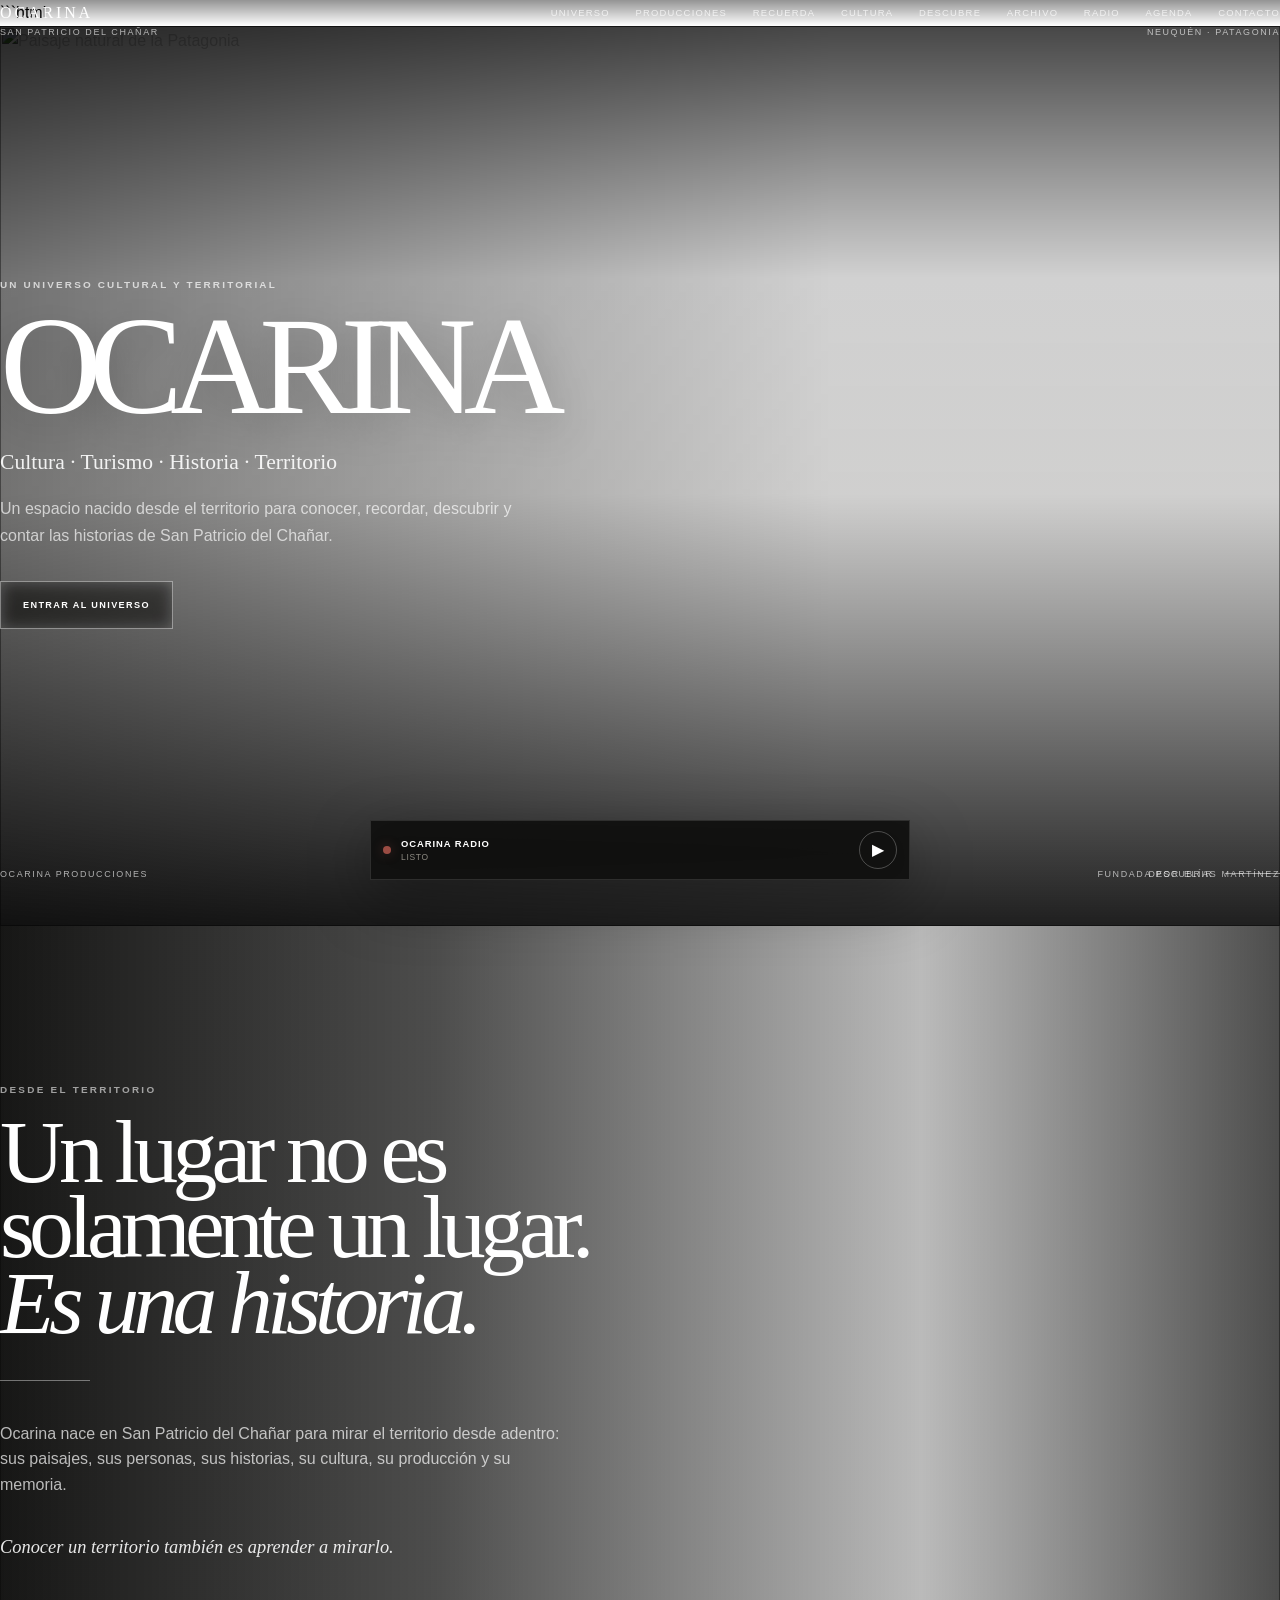
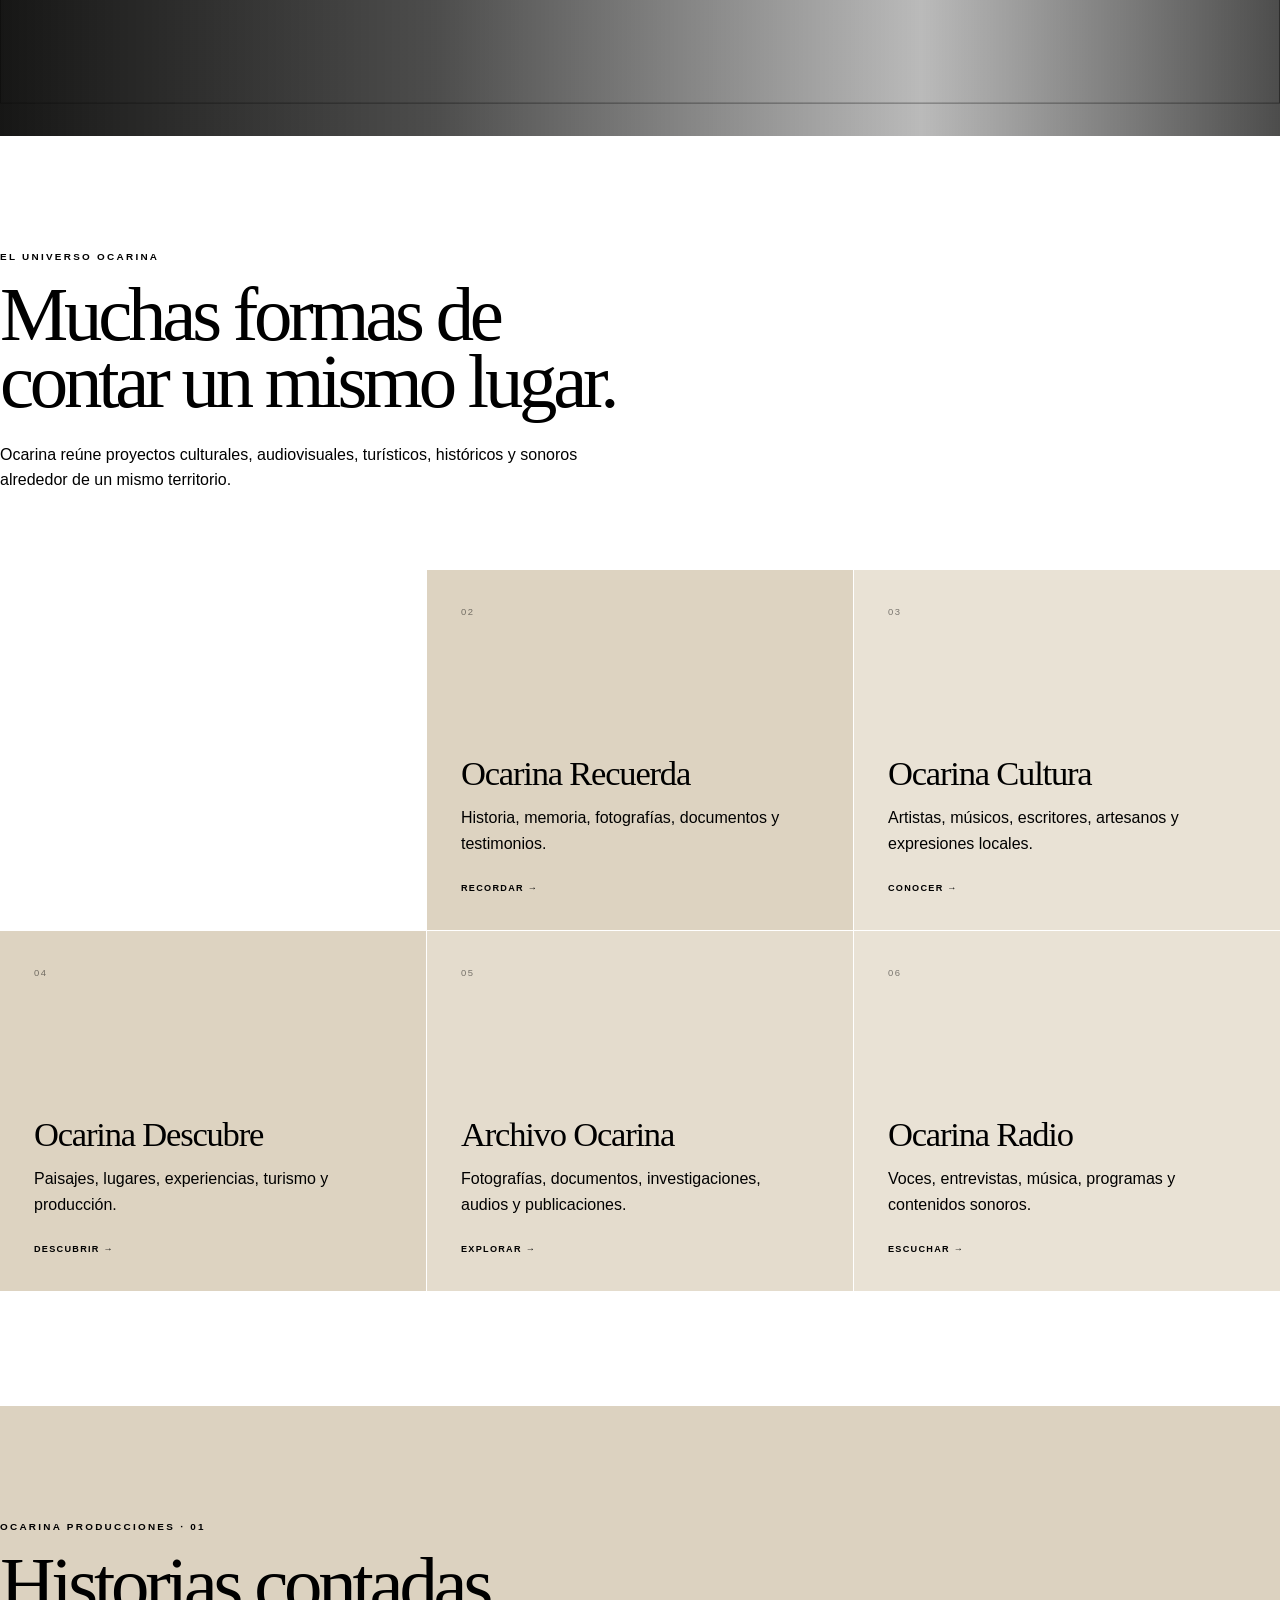
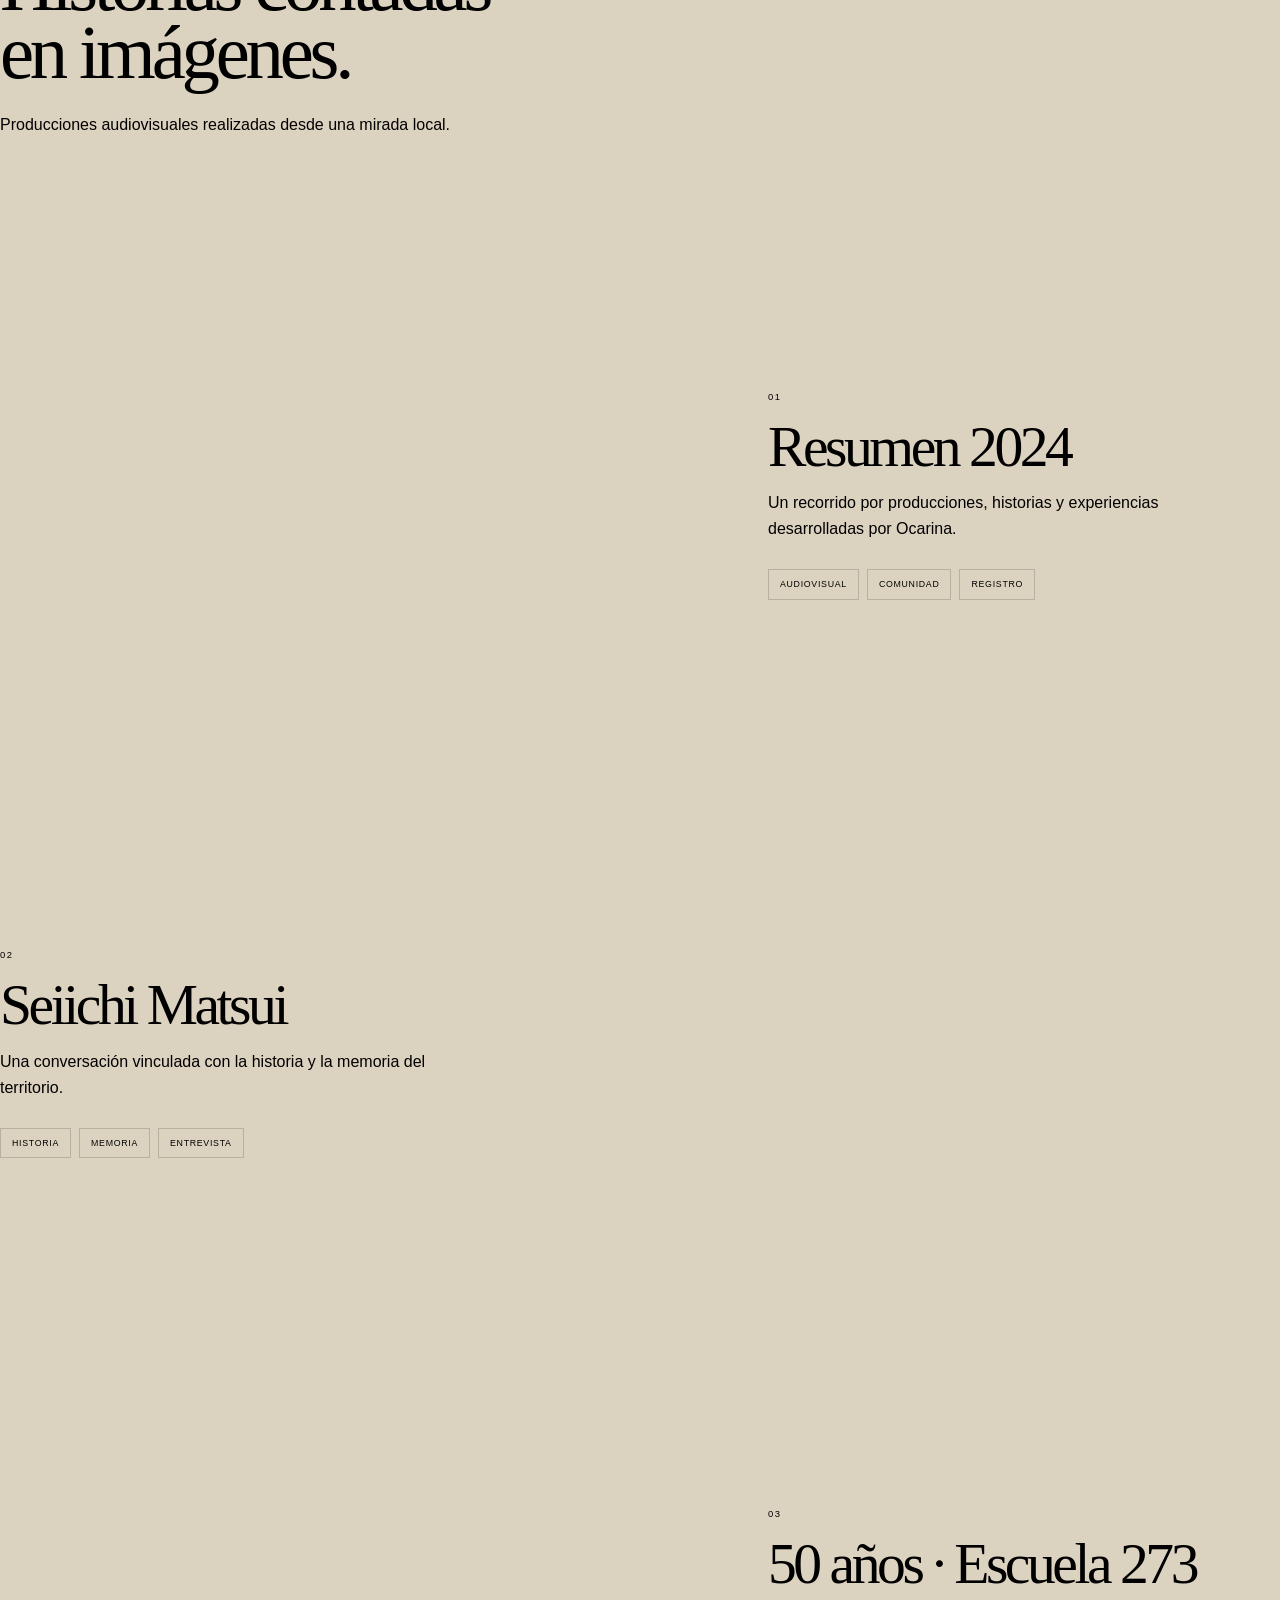
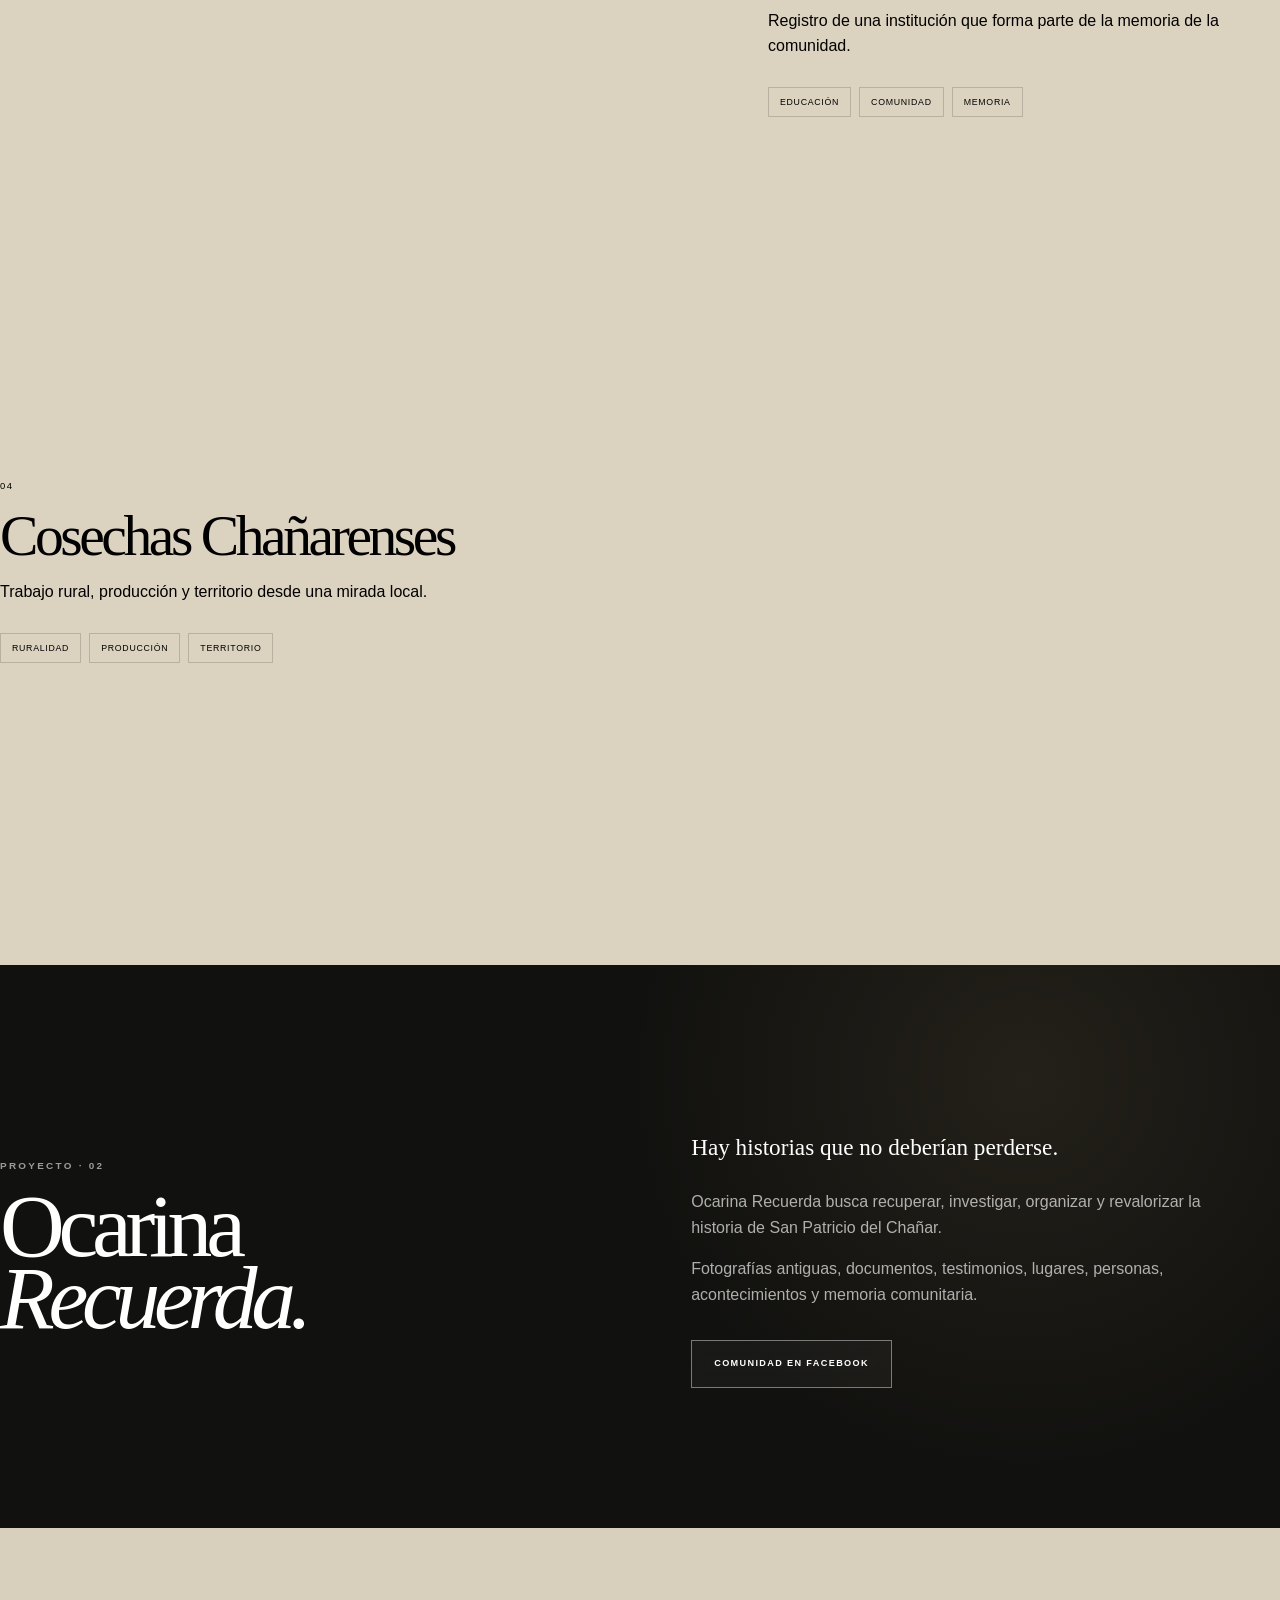
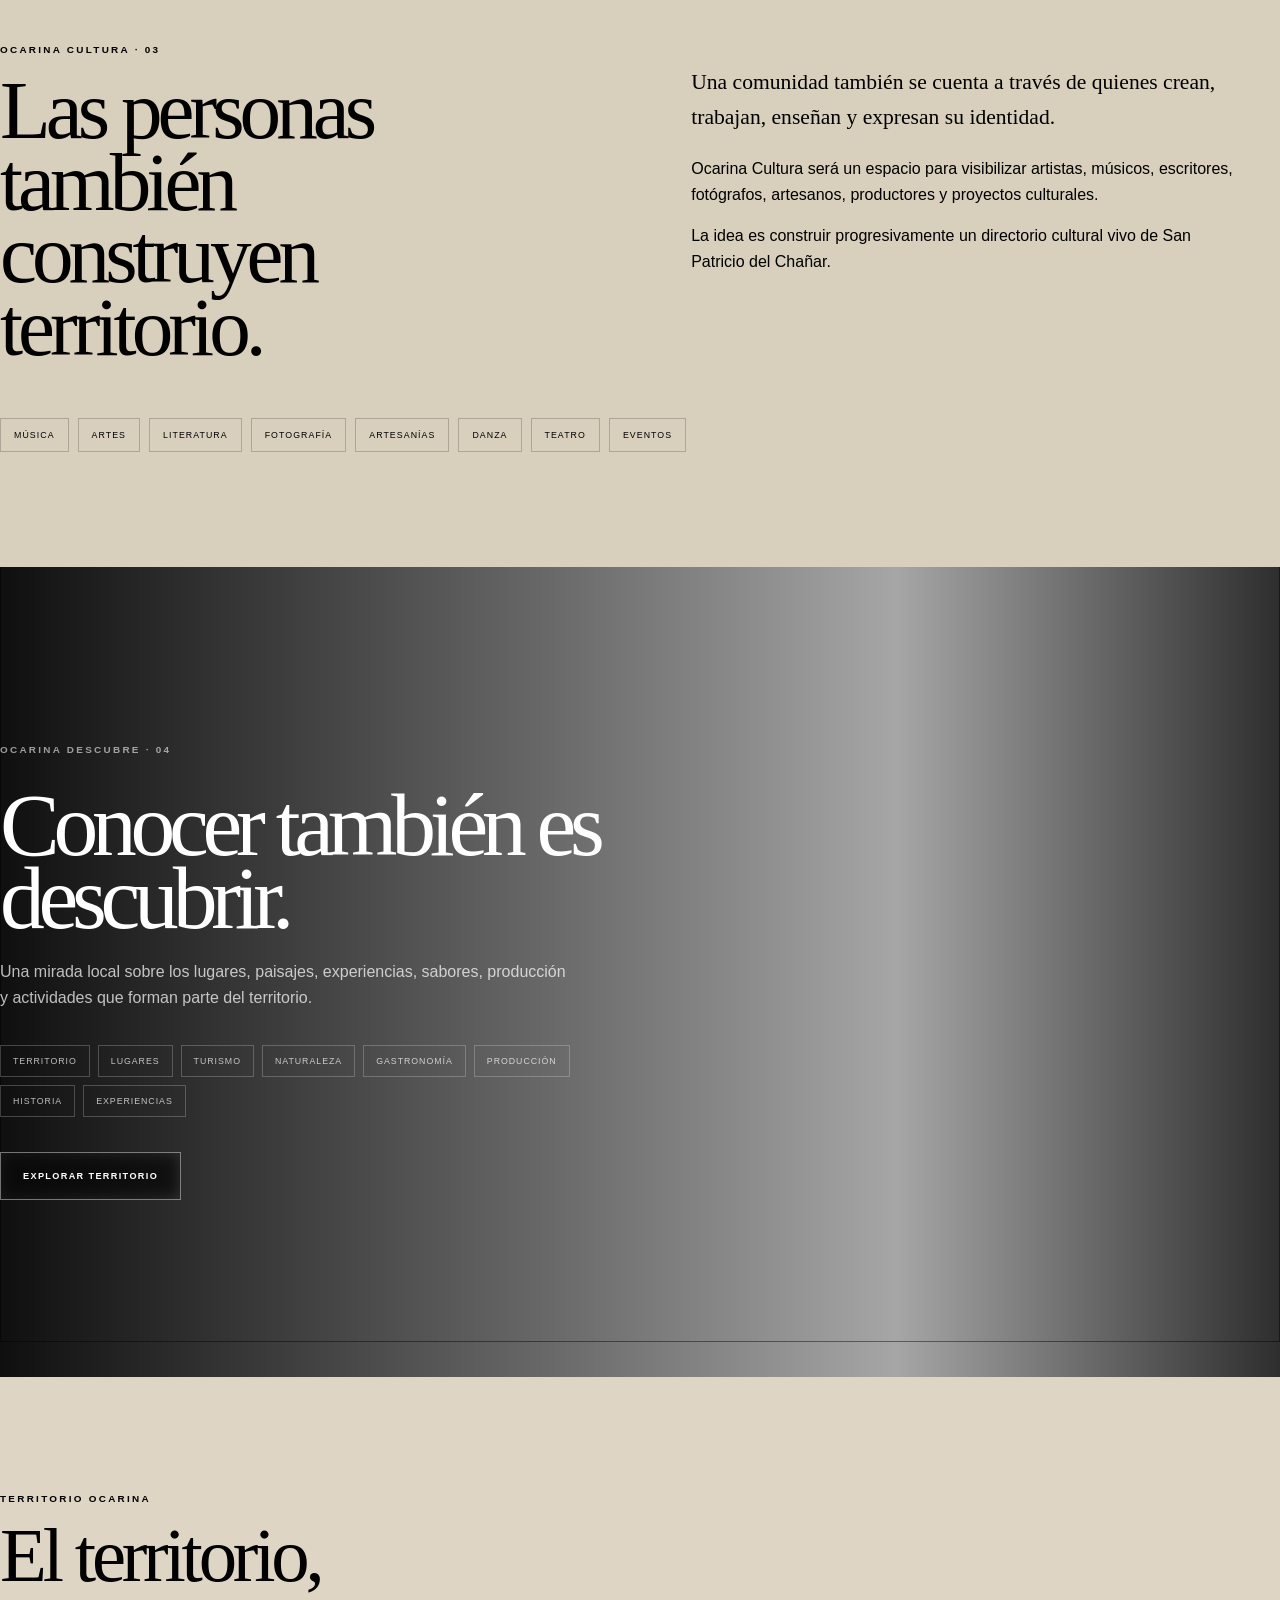
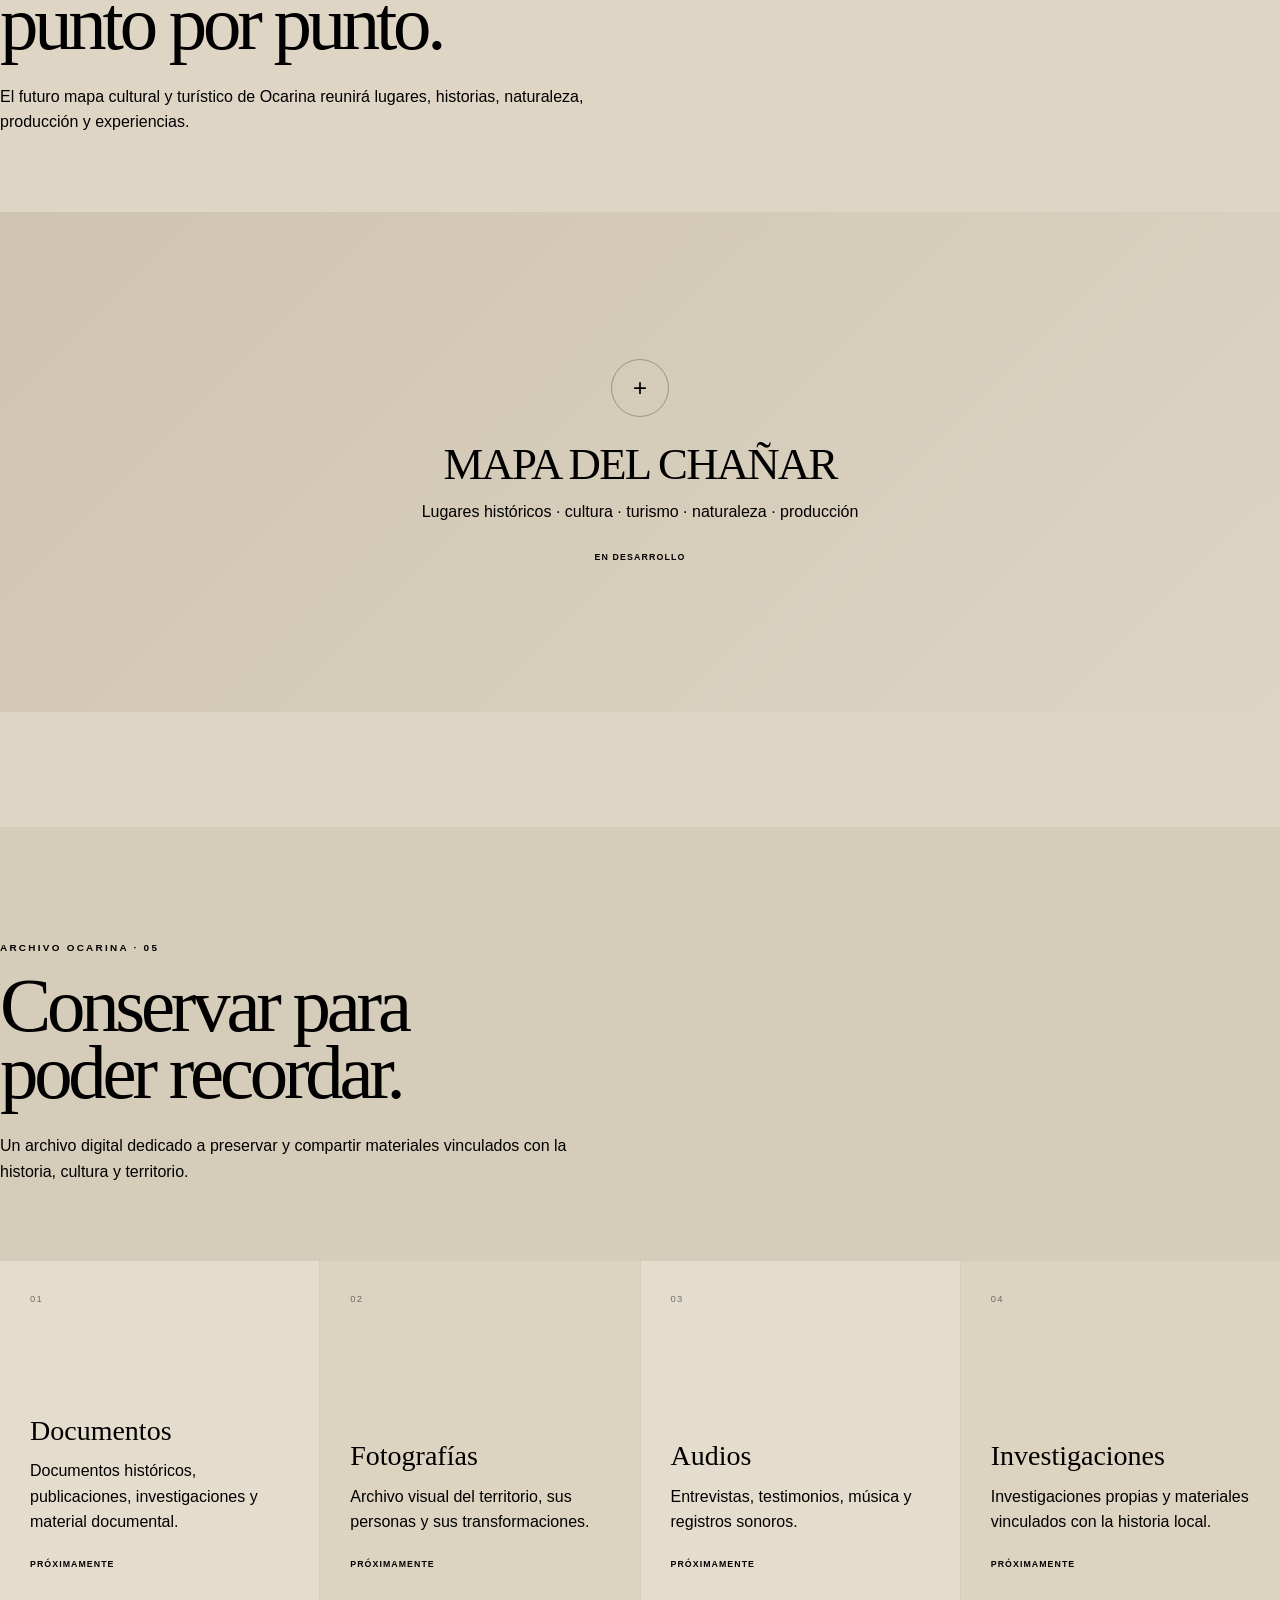
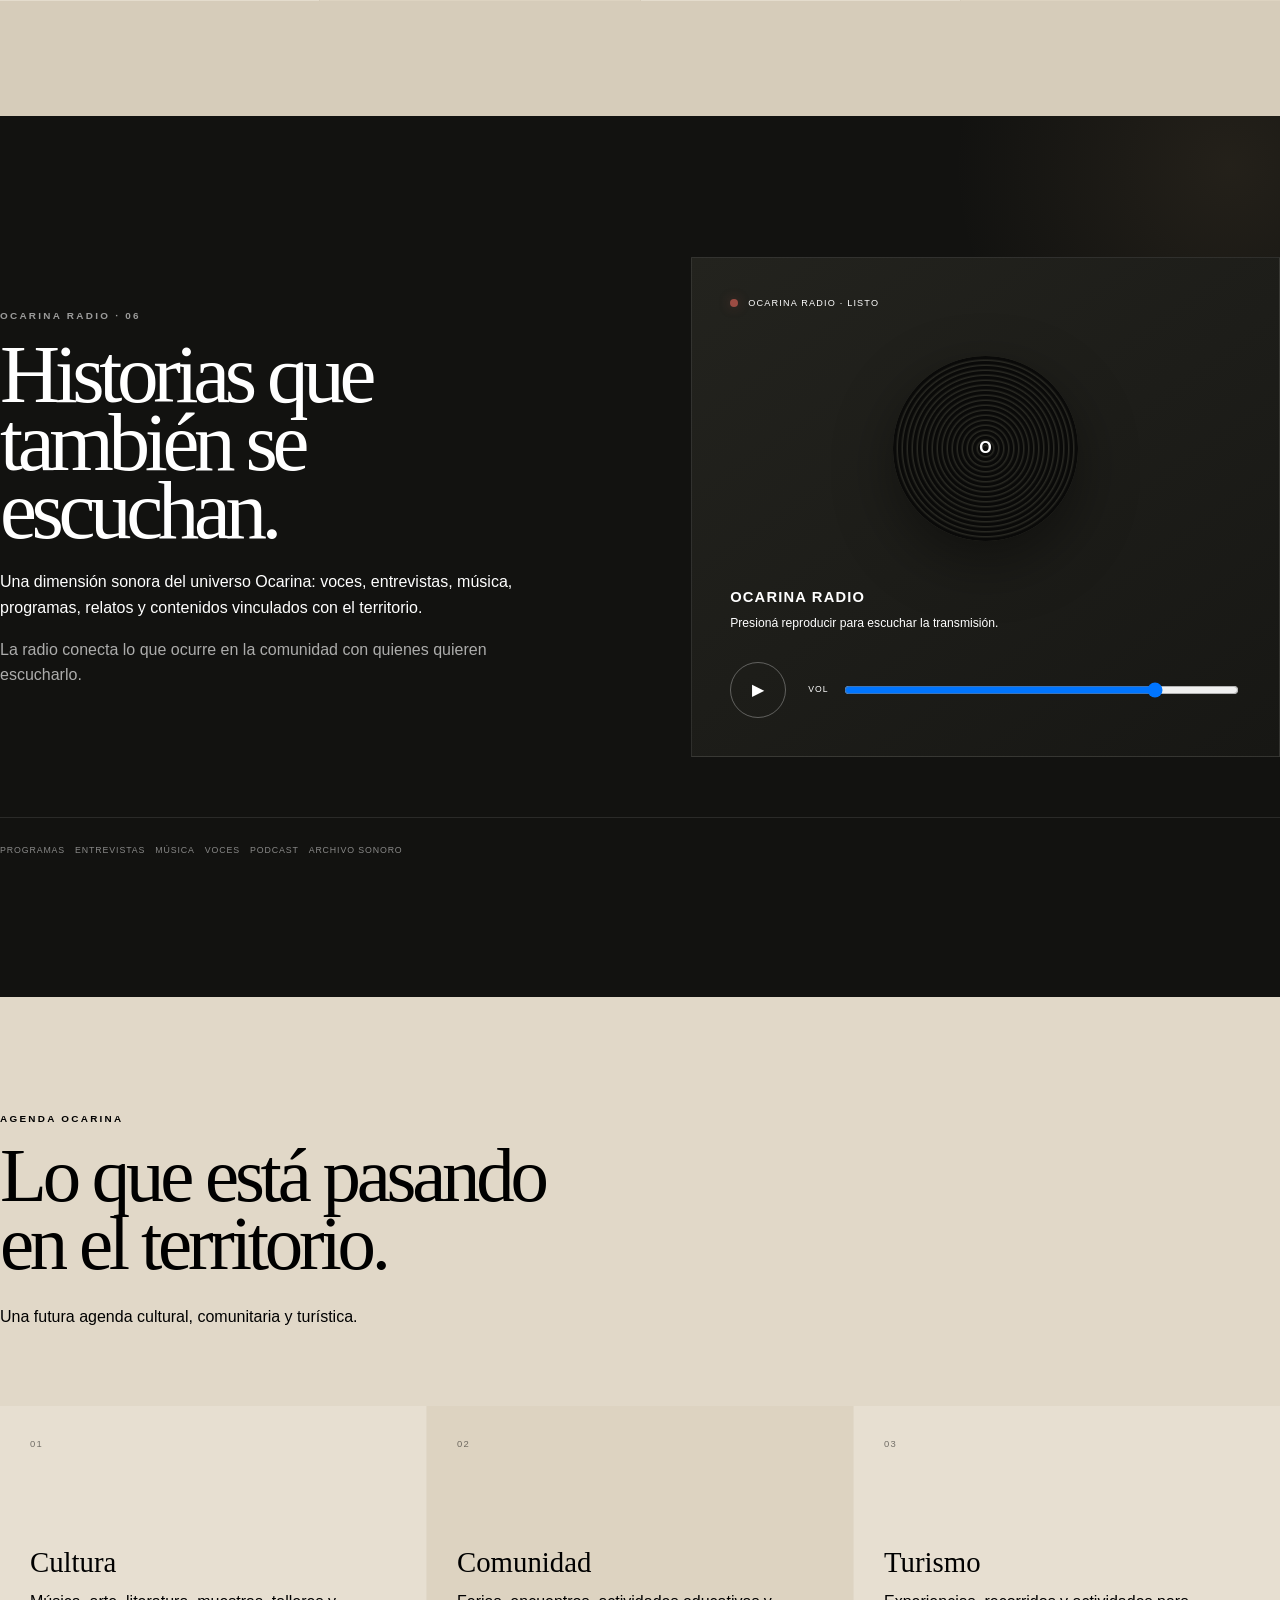
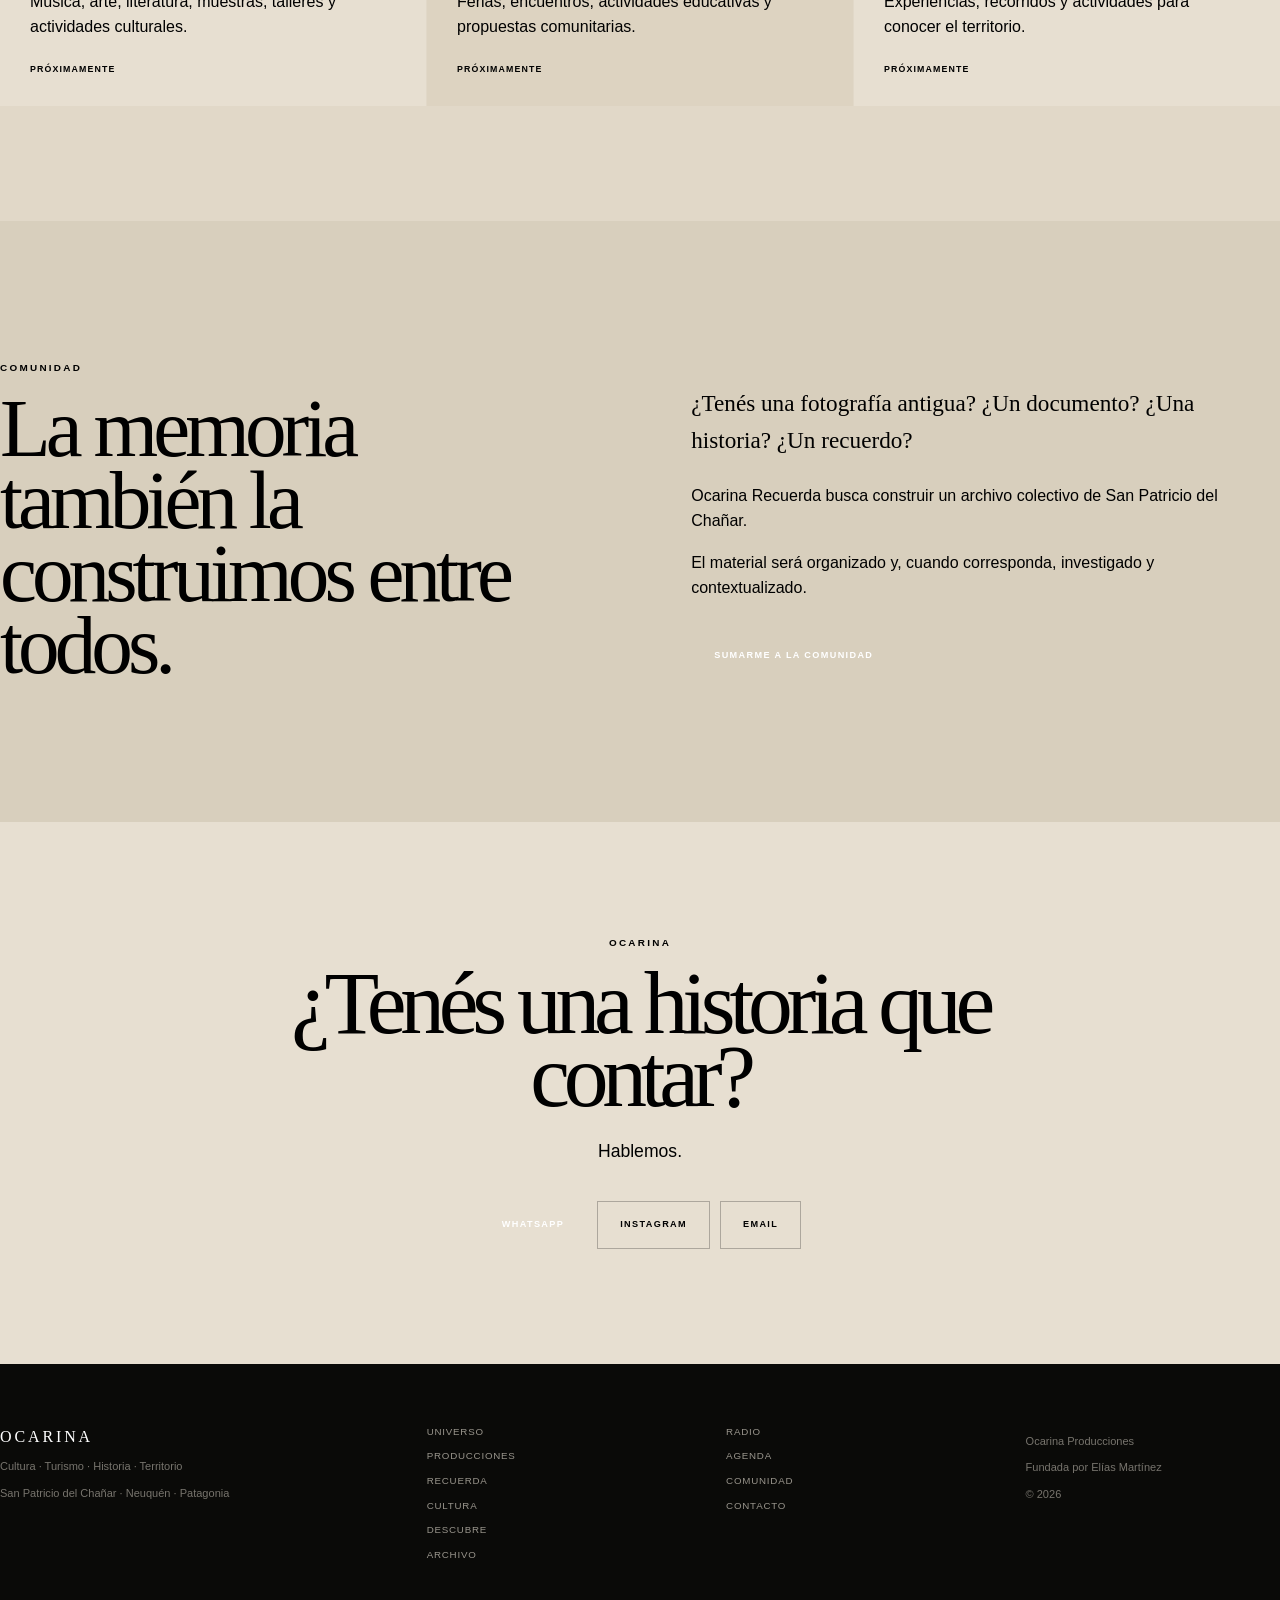
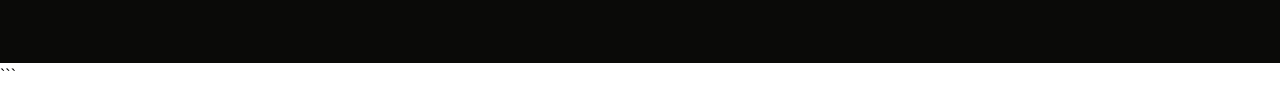
==== commit 418af339: "Update index.html" ====
--- a/index.html
+++ b/index.html
@@ -1204,11 +1204,10 @@
                     </div>
 
 
-                    <audio
-                        id="radioAudio"
-                        preload="none"
-                        playsinline
-                    ></audio>
+<audio
+    id="radioAudio"
+    preload="none"
+></audio>
 
 
                     <div class="radio-controls">
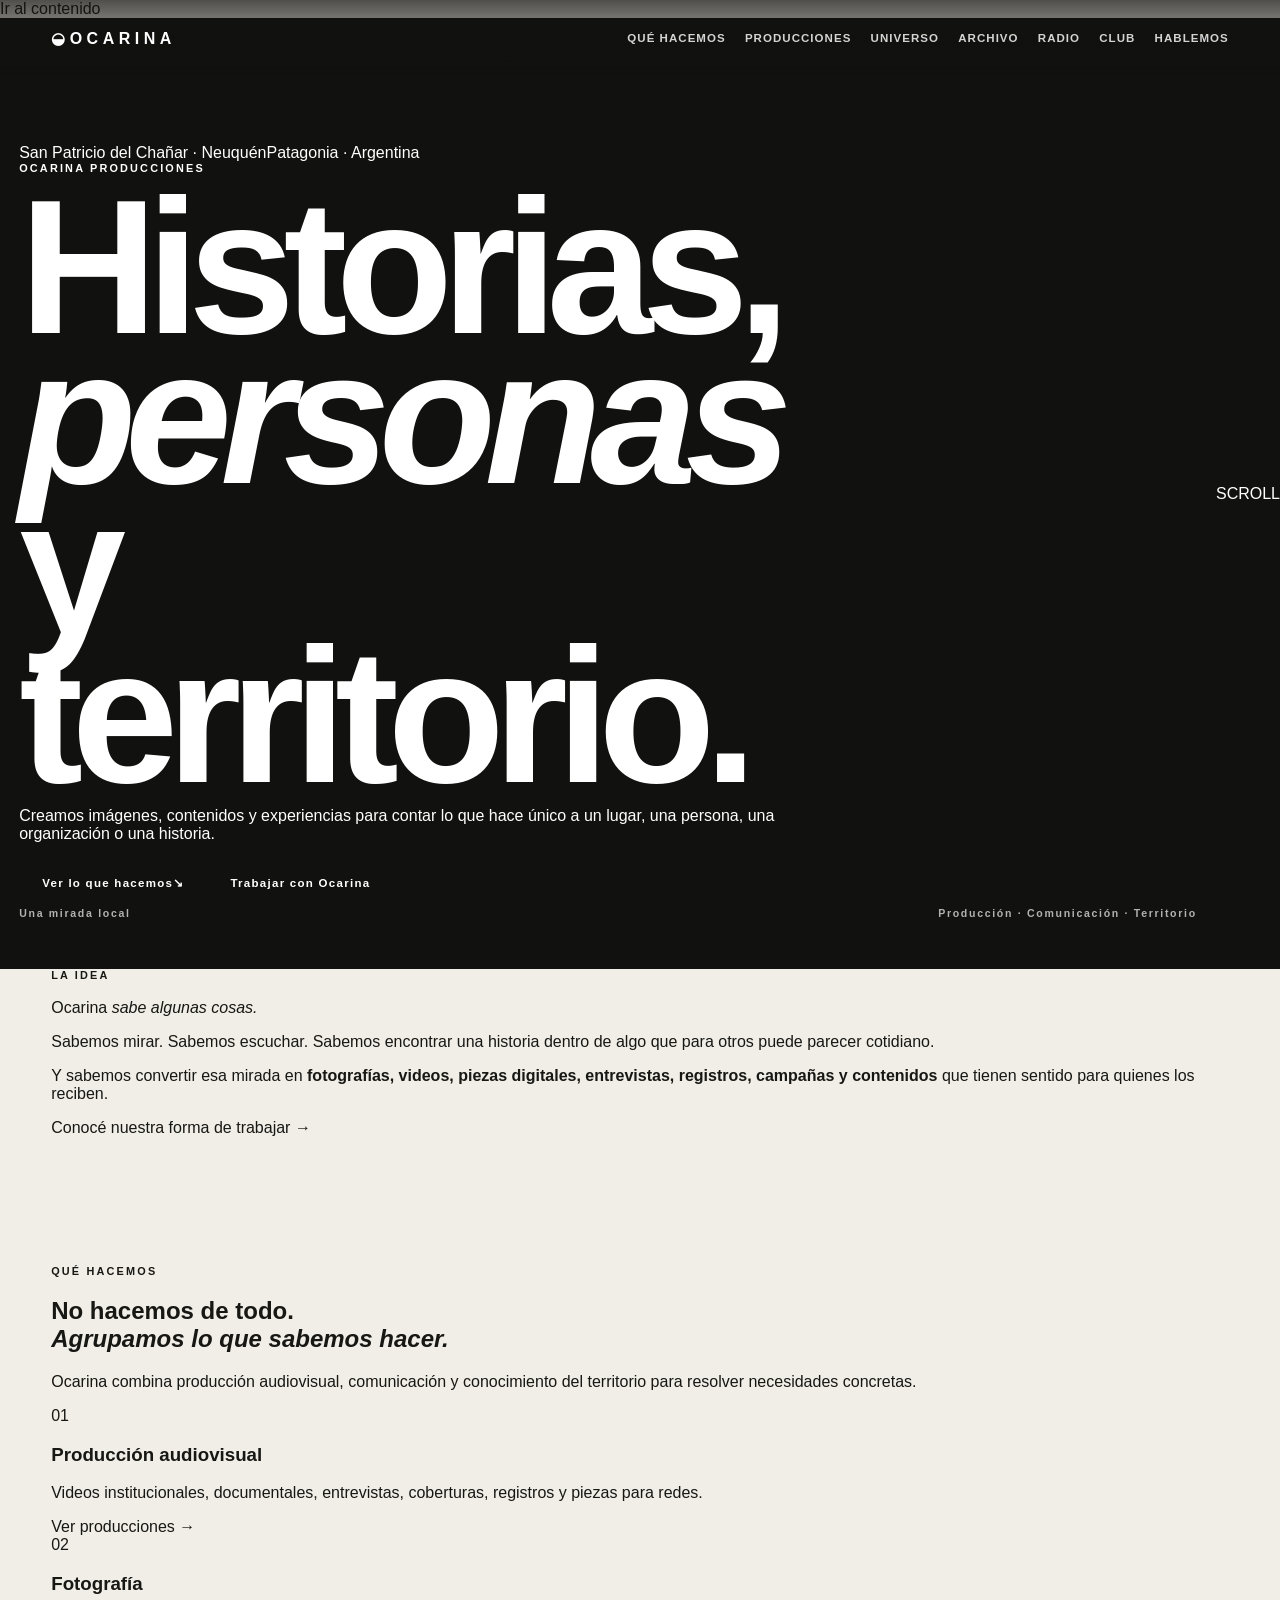
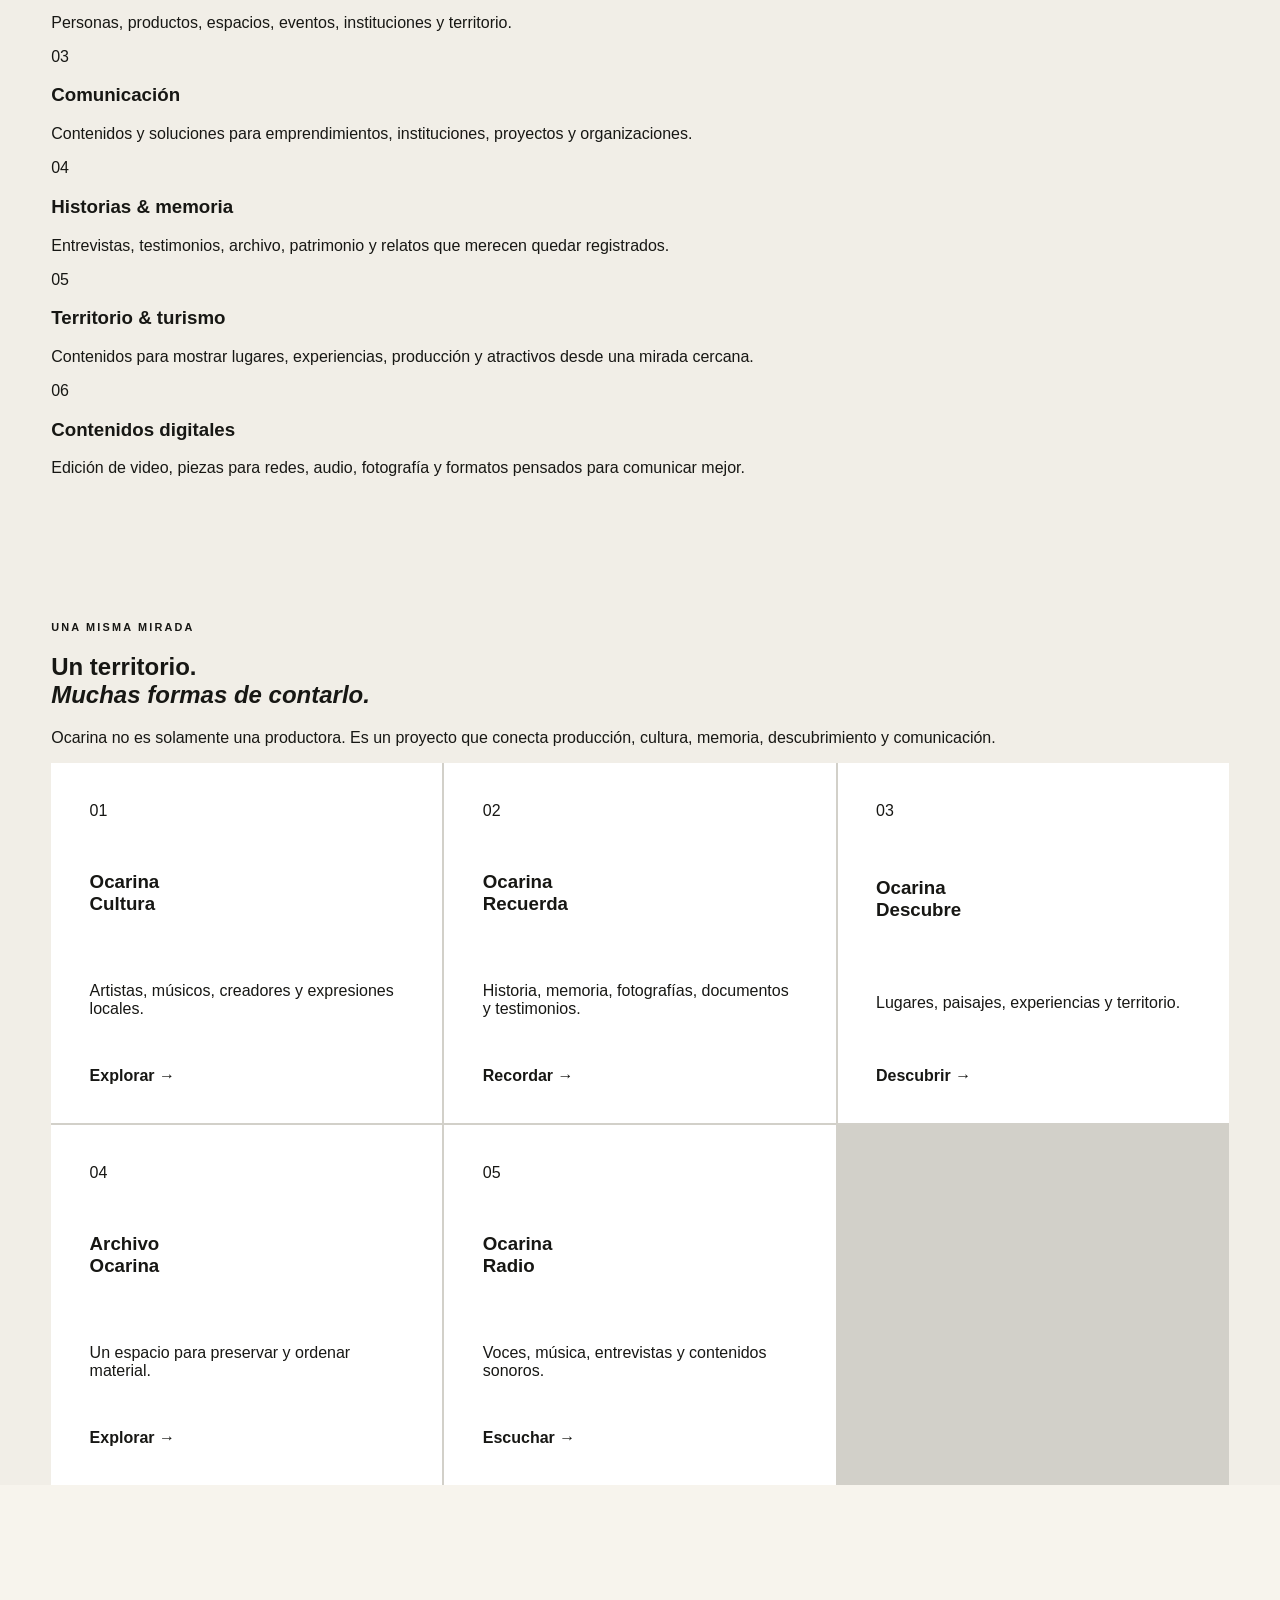
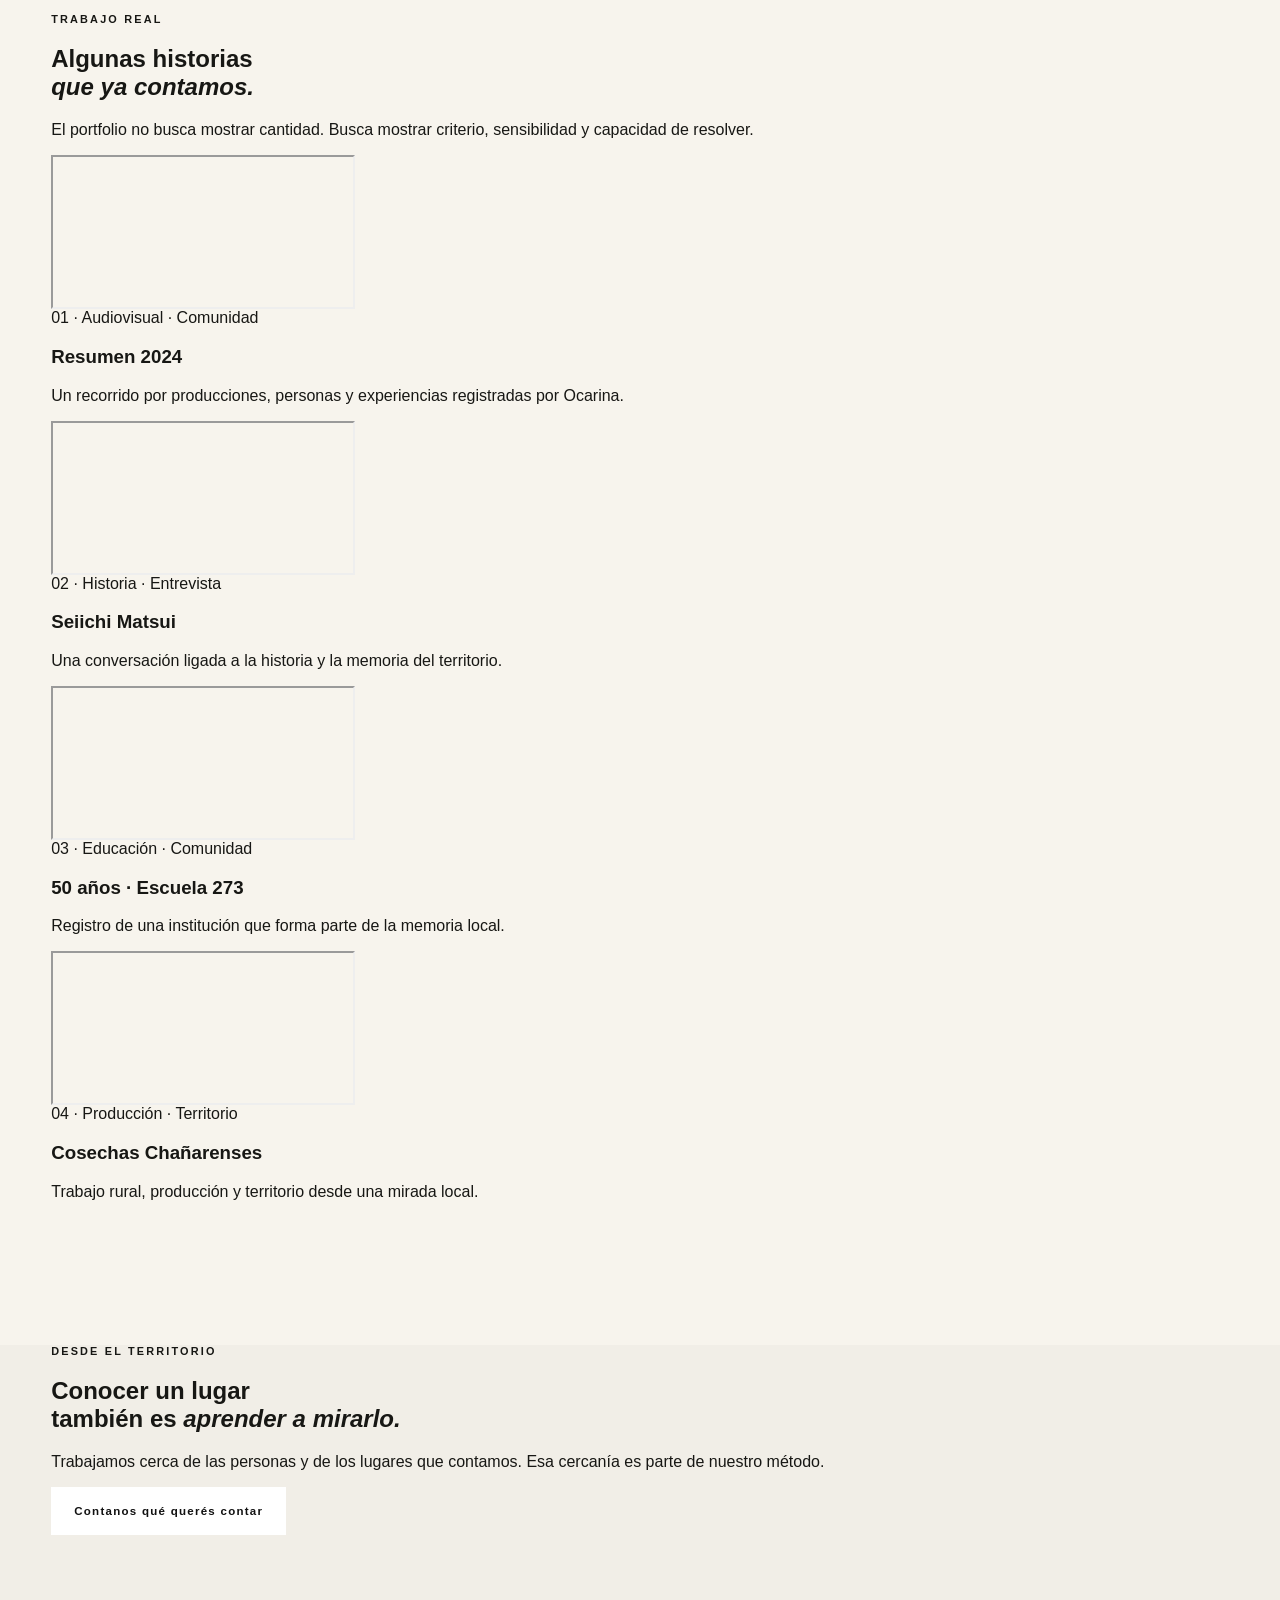
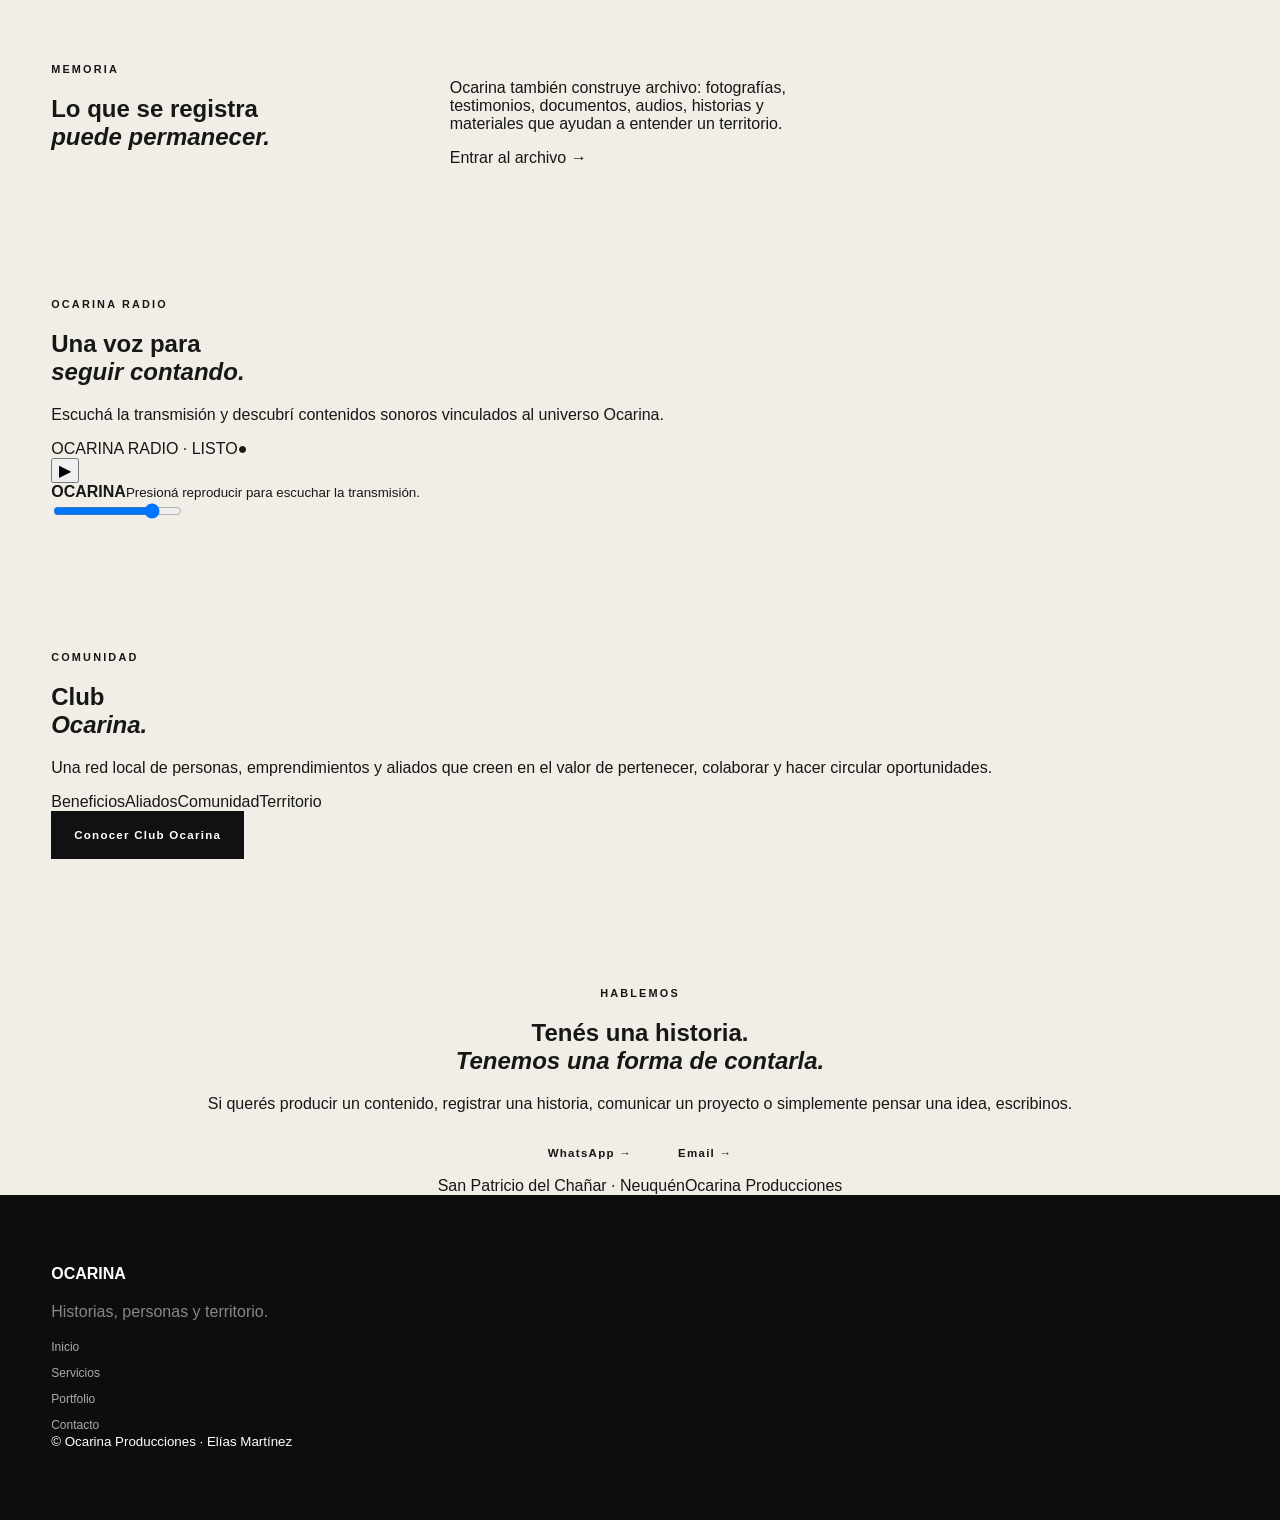
==== commit 9808f29d: "Rediseño profesional de la portada pública de Ocarina" ====
--- a/index.html
+++ b/index.html
@@ -1,1622 +1,134 @@
-```html
-<!DOCTYPE html>
+<!doctype html>
 <html lang="es">
 <head>
-    <meta charset="UTF-8">
+  <meta charset="utf-8">
+  <meta name="viewport" content="width=device-width,initial-scale=1,viewport-fit=cover">
+  <meta name="theme-color" content="#0c1114">
+  <meta name="description" content="Ocarina Producciones: comunicación, producción audiovisual, fotografía, historias, cultura, territorio y contenidos desde San Patricio del Chañar.">
+  <meta name="author" content="Ocarina Producciones · Elías Martínez">
+  <meta property="og:title" content="Ocarina Producciones | Historias, personas y territorio">
+  <meta property="og:description" content="Producción audiovisual, comunicación y contenidos nacidos desde el territorio.">
+  <meta property="og:type" content="website">
+  <meta property="og:locale" content="es_AR">
+  <title>Ocarina Producciones | Historias, personas y territorio</title>
+  <link rel="preconnect" href="https://images.unsplash.com">
+  <link rel="stylesheet" href="style.css">
+</head>
+<body>
+  <a class="skip-link" href="#contenido">Ir al contenido</a>
 
-    <meta
-        name="viewport"
-        content="width=device-width, initial-scale=1.0, viewport-fit=cover"
-    >
+  <header class="site-header" id="siteHeader">
+    <div class="container nav">
+      <a class="brand" href="#inicio" aria-label="Ocarina, inicio">
+        <span class="brand-mark">◒</span><span>OCARINA</span>
+      </a>
+      <button class="menu-toggle" id="menuToggle" aria-expanded="false" aria-controls="navLinks" aria-label="Abrir menú"><span></span><span></span><span></span></button>
+      <nav class="nav-links" id="navLinks" aria-label="Navegación principal">
+        <a href="#que-hacemos">Qué hacemos</a>
+        <a href="#producciones">Producciones</a>
+        <a href="#universo">Universo</a>
+        <a href="#archivo">Archivo</a>
+        <a href="#radio">Radio</a>
+        <a href="#club">Club</a>
+        <a class="nav-cta" href="#contacto">Hablemos</a>
+      </nav>
+    </div>
+  </header>
 
-    <meta name="theme-color" content="#11110f">
+  <main id="contenido">
+    <section class="hero" id="inicio">
+      <div class="hero-media" aria-hidden="true"></div>
+      <div class="hero-noise" aria-hidden="true"></div>
+      <div class="container hero-content">
+        <div class="hero-meta"><span>San Patricio del Chañar · Neuquén</span><span>Patagonia · Argentina</span></div>
+        <div class="hero-main">
+          <p class="eyebrow accent">OCARINA PRODUCCIONES</p>
+          <h1>Historias,<br><em>personas</em><br>y territorio.</h1>
+          <p class="hero-lead">Creamos imágenes, contenidos y experiencias para contar lo que hace único a un lugar, una persona, una organización o una historia.</p>
+          <div class="hero-actions"><a class="button button-primary" href="#producciones">Ver lo que hacemos <span>↘</span></a><a class="button button-ghost" href="#contacto">Trabajar con Ocarina</a></div>
+        </div>
+        <div class="hero-bottom"><span>Una mirada local</span><span>Producción · Comunicación · Territorio</span></div>
+      </div>
+      <a class="scroll-cue" href="#idea" aria-label="Conocer la propuesta">SCROLL <span></span></a>
+    </section>
 
-    <meta
-        name="description"
-        content="Ocarina es un universo cultural y territorial nacido en San Patricio del Chañar. Cultura, turismo, historia, memoria, territorio, producciones audiovisuales y radio."
-    >
+    <section class="statement" id="idea">
+      <div class="container statement-grid">
+        <div><p class="eyebrow">LA IDEA</p><p class="giant">Ocarina <em>sabe algunas cosas.</em></p></div>
+        <div class="statement-copy"><p>Sabemos mirar. Sabemos escuchar. Sabemos encontrar una historia dentro de algo que para otros puede parecer cotidiano.</p><p>Y sabemos convertir esa mirada en <strong>fotografías, videos, piezas digitales, entrevistas, registros, campañas y contenidos</strong> que tienen sentido para quienes los reciben.</p><a class="text-link" href="#que-hacemos">Conocé nuestra forma de trabajar →</a></div>
+      </div>
+    </section>
 
-    <meta
-        name="author"
-        content="Ocarina Producciones · Elías Martínez"
-    >
+    <section class="services section" id="que-hacemos">
+      <div class="container">
+        <div class="section-head split"><div><p class="eyebrow">QUÉ HACEMOS</p><h2>No hacemos de todo.<br><em>Agrupamos lo que sabemos hacer.</em></h2></div><p>Ocarina combina producción audiovisual, comunicación y conocimiento del territorio para resolver necesidades concretas.</p></div>
+        <div class="service-grid">
+          <article class="service-card featured"><span>01</span><div><h3>Producción audiovisual</h3><p>Videos institucionales, documentales, entrevistas, coberturas, registros y piezas para redes.</p><a href="#producciones">Ver producciones →</a></div></article>
+          <article class="service-card"><span>02</span><div><h3>Fotografía</h3><p>Personas, productos, espacios, eventos, instituciones y territorio.</p></div></article>
+          <article class="service-card"><span>03</span><div><h3>Comunicación</h3><p>Contenidos y soluciones para emprendimientos, instituciones, proyectos y organizaciones.</p></div></article>
+          <article class="service-card"><span>04</span><div><h3>Historias & memoria</h3><p>Entrevistas, testimonios, archivo, patrimonio y relatos que merecen quedar registrados.</p></div></article>
+          <article class="service-card"><span>05</span><div><h3>Territorio & turismo</h3><p>Contenidos para mostrar lugares, experiencias, producción y atractivos desde una mirada cercana.</p></div></article>
+          <article class="service-card"><span>06</span><div><h3>Contenidos digitales</h3><p>Edición de video, piezas para redes, audio, fotografía y formatos pensados para comunicar mejor.</p></div></article>
+        </div>
+      </div>
+    </section>
 
-    <meta
-        name="robots"
-        content="index, follow"
-    >
+    <section class="dark-band" id="universo">
+      <div class="container">
+        <div class="section-head light split"><div><p class="eyebrow accent">UNA MISMA MIRADA</p><h2>Un territorio.<br><em>Muchas formas de contarlo.</em></h2></div><p>Ocarina no es solamente una productora. Es un proyecto que conecta producción, cultura, memoria, descubrimiento y comunicación.</p></div>
+        <div class="universe-grid">
+          <a class="universe-card large" href="cultura/"><span>01</span><h3>Ocarina<br>Cultura</h3><p>Artistas, músicos, creadores y expresiones locales.</p><b>Explorar →</b></a>
+          <a class="universe-card" href="recuerda/"><span>02</span><h3>Ocarina<br>Recuerda</h3><p>Historia, memoria, fotografías, documentos y testimonios.</p><b>Recordar →</b></a>
+          <a class="universe-card" href="descubre/"><span>03</span><h3>Ocarina<br>Descubre</h3><p>Lugares, paisajes, experiencias y territorio.</p><b>Descubrir →</b></a>
+          <a class="universe-card" href="archivos/"><span>04</span><h3>Archivo<br>Ocarina</h3><p>Un espacio para preservar y ordenar material.</p><b>Explorar →</b></a>
+          <a class="universe-card" href="#radio"><span>05</span><h3>Ocarina<br>Radio</h3><p>Voces, música, entrevistas y contenidos sonoros.</p><b>Escuchar →</b></a>
+        </div>
+      </div>
+    </section>
 
-    <meta
-        property="og:title"
-        content="Ocarina | Cultura · Turismo · Historia · Territorio"
-    >
+    <section class="productions section" id="producciones">
+      <div class="container">
+        <div class="section-head split"><div><p class="eyebrow">TRABAJO REAL</p><h2>Algunas historias<br><em>que ya contamos.</em></h2></div><p>El portfolio no busca mostrar cantidad. Busca mostrar criterio, sensibilidad y capacidad de resolver.</p></div>
+        <div class="work-grid">
+          <article class="work-card work-wide"><div class="video"><iframe src="https://www.youtube.com/embed/ruDP0Ur2wZ0" title="Resumen 2024 de Ocarina Producciones" loading="lazy" allow="accelerometer; autoplay; clipboard-write; encrypted-media; gyroscope; picture-in-picture; web-share" allowfullscreen></iframe></div><div class="work-info"><span>01 · Audiovisual · Comunidad</span><h3>Resumen 2024</h3><p>Un recorrido por producciones, personas y experiencias registradas por Ocarina.</p></div></article>
+          <article class="work-card"><div class="video"><iframe src="https://www.youtube.com/embed/G8rbbeZMMVk" title="Seiichi Matsui, historia y memoria" loading="lazy" allowfullscreen></iframe></div><div class="work-info"><span>02 · Historia · Entrevista</span><h3>Seiichi Matsui</h3><p>Una conversación ligada a la historia y la memoria del territorio.</p></div></article>
+          <article class="work-card"><div class="video"><iframe src="https://www.youtube.com/embed/xY9ppN2HM-s" title="50 años Escuela Primaria 273" loading="lazy" allowfullscreen></iframe></div><div class="work-info"><span>03 · Educación · Comunidad</span><h3>50 años · Escuela 273</h3><p>Registro de una institución que forma parte de la memoria local.</p></div></article>
+          <article class="work-card work-wide"><div class="video"><iframe src="https://www.youtube.com/embed/hnZ0HWZPlOw" title="Cosechas Chañarenses" loading="lazy" allowfullscreen></iframe></div><div class="work-info"><span>04 · Producción · Territorio</span><h3>Cosechas Chañarenses</h3><p>Trabajo rural, producción y territorio desde una mirada local.</p></div></article>
+        </div>
+      </div>
+    </section>
 
-    <meta
-        property="og:description"
-        content="Un universo para conocer, recordar, descubrir y escuchar San Patricio del Chañar."
-    >
+    <section class="territory-section">
+      <div class="territory-image" aria-hidden="true"></div>
+      <div class="container territory-inner"><p class="eyebrow accent">DESDE EL TERRITORIO</p><h2>Conocer un lugar<br>también es <em>aprender a mirarlo.</em></h2><p>Trabajamos cerca de las personas y de los lugares que contamos. Esa cercanía es parte de nuestro método.</p><a class="button button-light" href="#contacto">Contanos qué querés contar</a></div>
+    </section>
 
-    <meta
-        property="og:type"
-        content="website"
-    >
+    <section class="archive section" id="archivo">
+      <div class="container archive-grid">
+        <div><p class="eyebrow">MEMORIA</p><h2>Lo que se registra<br><em>puede permanecer.</em></h2></div>
+        <div><p>Ocarina también construye archivo: fotografías, testimonios, documentos, audios, historias y materiales que ayudan a entender un territorio.</p><a class="text-link" href="archivos/">Entrar al archivo →</a></div>
+      </div>
+    </section>
 
-    <meta
-        property="og:locale"
-        content="es_AR"
-    >
+    <section class="radio-section" id="radio">
+      <div class="container radio-grid">
+        <div><p class="eyebrow accent">OCARINA RADIO</p><h2>Una voz para<br><em>seguir contando.</em></h2><p>Escuchá la transmisión y descubrí contenidos sonoros vinculados al universo Ocarina.</p></div>
+        <div class="radio-player"><div class="radio-top"><span id="radioStatus">OCARINA RADIO · LISTO</span><span>●</span></div><div class="radio-center"><button id="radioPlay" class="play-button" aria-label="Reproducir Ocarina Radio">▶</button><div><strong>OCARINA</strong><small id="radioMessage">Presioná reproducir para escuchar.</small></div></div><input id="radioVolume" type="range" min="0" max="1" step="0.05" value="0.8" aria-label="Volumen de radio"></div>
+      </div>
+    </section>
 
-    <title>Ocarina | Cultura · Turismo · Historia · Territorio</title>
+    <section class="club section" id="club">
+      <div class="container club-grid"><div><p class="eyebrow">COMUNIDAD</p><h2>Club<br><em>Ocarina.</em></h2></div><div><p>Una red local de personas, emprendimientos y aliados que creen en el valor de pertenecer, colaborar y hacer circular oportunidades.</p><div class="club-points"><span>Beneficios</span><span>Aliados</span><span>Comunidad</span><span>Territorio</span></div><a class="button button-dark" href="#contacto">Conocer Club Ocarina</a></div></div>
+    </section>
 
-    <link rel="stylesheet" href="style.css">
-</head>
+    <section class="contact" id="contacto">
+      <div class="container contact-inner"><p class="eyebrow accent">HABLEMOS</p><h2>Tenés una historia.<br><em>Tenemos una forma de contarla.</em></h2><p>Si querés producir un contenido, registrar una historia, comunicar un proyecto o simplemente pensar una idea, escribinos.</p><div class="contact-actions"><a class="button button-primary" href="https://wa.me/542996728355" target="_blank" rel="noopener">WhatsApp →</a><a class="button button-ghost light-border" href="mailto:eliasmartinezcultural@gmail.com">Email →</a></div><div class="contact-meta"><span>San Patricio del Chañar · Neuquén</span><span>Ocarina Producciones</span></div></div>
+    </section>
+  </main>
 
-<body>
+  <footer class="footer"><div class="container footer-inner"><div><strong>OCARINA</strong><p>Historias, personas y territorio.</p></div><div class="footer-links"><a href="#inicio">Inicio</a><a href="#que-hacemos">Servicios</a><a href="#producciones">Portfolio</a><a href="#contacto">Contacto</a></div><small>© <span id="year"></span> Ocarina Producciones · Elías Martínez</small></div></footer>
 
-    <!-- =====================================================
-         HEADER
-    ====================================================== -->
-
-    <header class="site-header" id="siteHeader">
-
-        <div class="container nav">
-
-            <a
-                href="#inicio"
-                class="brand"
-                aria-label="Ocarina — volver al inicio"
-            >
-                OCARINA
-            </a>
-
-            <button
-                class="menu-toggle"
-                id="menuToggle"
-                type="button"
-                aria-label="Abrir menú de navegación"
-                aria-expanded="false"
-                aria-controls="navLinks"
-            >
-                <span></span>
-                <span></span>
-                <span></span>
-            </button>
-
-            <nav
-                class="nav-links"
-                id="navLinks"
-                aria-label="Navegación principal"
-            >
-
-                <a href="#universo">Universo</a>
-                <a href="#producciones">Producciones</a>
-                <a href="#recuerda">Recuerda</a>
-                <a href="#cultura">Cultura</a>
-                <a href="#descubre">Descubre</a>
-                <a href="#archivo">Archivo</a>
-                <a href="#radio">Radio</a>
-                <a href="#agenda">Agenda</a>
-                <a href="#contacto">Contacto</a>
-
-            </nav>
-
-        </div>
-
-    </header>
-
-
-    <main>
-
-        <!-- =================================================
-             HERO
-        ================================================== -->
-
-        <section
-            class="hero"
-            id="inicio"
-            aria-labelledby="heroTitle"
-        >
-
-            <div class="hero-media">
-
-                <img
-                    src="https://images.unsplash.com/photo-1500534623283-312aade485b7?auto=format&fit=crop&w=2200&q=85"
-                    alt="Paisaje natural de la Patagonia"
-                    fetchpriority="high"
-                    decoding="async"
-                >
-
-                <div
-                    class="hero-overlay"
-                    aria-hidden="true"
-                ></div>
-
-            </div>
-
-
-            <div class="container hero-content">
-
-                <div class="hero-top">
-
-                    <span>
-                        SAN PATRICIO DEL CHAÑAR
-                    </span>
-
-                    <span>
-                        NEUQUÉN · PATAGONIA
-                    </span>
-
-                </div>
-
-
-                <div class="hero-main">
-
-                    <p class="hero-kicker">
-                        UN UNIVERSO CULTURAL Y TERRITORIAL
-                    </p>
-
-                    <h1 id="heroTitle">
-                        OCARINA
-                    </h1>
-
-                    <p class="hero-subtitle">
-                        Cultura · Turismo · Historia · Territorio
-                    </p>
-
-                    <p class="hero-description">
-                        Un espacio nacido desde el territorio
-                        para conocer, recordar, descubrir y
-                        contar las historias de San Patricio
-                        del Chañar.
-                    </p>
-
-                    <a
-                        href="#universo"
-                        class="button button-light"
-                    >
-                        ENTRAR AL UNIVERSO
-                    </a>
-
-                </div>
-
-
-                <div class="hero-bottom">
-
-                    <span>
-                        OCARINA PRODUCCIONES
-                    </span>
-
-                    <span>
-                        FUNDADA POR ELÍAS MARTÍNEZ
-                    </span>
-
-                </div>
-
-            </div>
-
-
-            <a
-                href="#territorio"
-                class="hero-scroll"
-                aria-label="Continuar hacia la sección territorio"
-            >
-
-                <span>
-                    DESCUBRIR
-                </span>
-
-                <span
-                    class="hero-scroll-line"
-                    aria-hidden="true"
-                ></span>
-
-            </a>
-
-        </section>
-
-
-        <!-- =================================================
-             TERRITORIO
-        ================================================== -->
-
-        <section
-            class="territory"
-            id="territorio"
-            aria-labelledby="territoryTitle"
-        >
-
-            <div class="territory-media">
-
-                <img
-                    src="https://images.unsplash.com/photo-1500534314209-a25ddb2bd429?auto=format&fit=crop&w=2200&q=85"
-                    alt="Paisaje natural de la Patagonia"
-                    loading="lazy"
-                    decoding="async"
-                >
-
-                <div
-                    class="territory-overlay"
-                    aria-hidden="true"
-                ></div>
-
-            </div>
-
-
-            <div class="container territory-content">
-
-                <p class="eyebrow-light">
-                    DESDE EL TERRITORIO
-                </p>
-
-                <div class="territory-text">
-
-                    <h2 id="territoryTitle">
-                        Un lugar no es
-                        solamente un lugar.
-                        <em>Es una historia.</em>
-                    </h2>
-
-                    <div
-                        class="territory-line"
-                        aria-hidden="true"
-                    ></div>
-
-                    <p>
-                        Ocarina nace en San Patricio del Chañar
-                        para mirar el territorio desde adentro:
-                        sus paisajes, sus personas, sus historias,
-                        su cultura, su producción y su memoria.
-                    </p>
-
-                    <p class="territory-final">
-                        Conocer un territorio también es aprender
-                        a mirarlo.
-                    </p>
-
-                </div>
-
-            </div>
-
-        </section>
-
-
-        <!-- =================================================
-             UNIVERSO
-        ================================================== -->
-
-        <section
-            class="universe section"
-            id="universo"
-            aria-labelledby="universeTitle"
-        >
-
-            <div class="container">
-
-                <div class="section-heading">
-
-                    <p class="eyebrow">
-                        EL UNIVERSO OCARINA
-                    </p>
-
-                    <h2 id="universeTitle">
-                        Muchas formas
-                        de contar un mismo lugar.
-                    </h2>
-
-                    <p>
-                        Ocarina reúne proyectos culturales,
-                        audiovisuales, turísticos, históricos
-                        y sonoros alrededor de un mismo
-                        territorio.
-                    </p>
-
-                </div>
-
-
-                <div class="universe-grid">
-
-                    <a
-                        href="#producciones"
-                        class="universe-card universe-featured"
-                        aria-label="Ir a Ocarina Producciones"
-                    >
-
-                        <span class="card-number">
-                            01
-                        </span>
-
-                        <div class="card-content">
-
-                            <h3>
-                                Ocarina
-                                Producciones
-                            </h3>
-
-                            <p>
-                                Producción audiovisual,
-                                fotografía, documental
-                                y contenidos digitales.
-                            </p>
-
-                            <strong>
-                                VER PRODUCCIONES →
-                            </strong>
-
-                        </div>
-
-                    </a>
-
-
-                    <a
-                        href="#recuerda"
-                        class="universe-card"
-                        aria-label="Ir a Ocarina Recuerda"
-                    >
-
-                        <span class="card-number">
-                            02
-                        </span>
-
-                        <div class="card-content">
-
-                            <h3>
-                                Ocarina
-                                Recuerda
-                            </h3>
-
-                            <p>
-                                Historia, memoria,
-                                fotografías, documentos
-                                y testimonios.
-                            </p>
-
-                            <strong>
-                                RECORDAR →
-                            </strong>
-
-                        </div>
-
-                    </a>
-
-
-                    <a
-                        href="#cultura"
-                        class="universe-card"
-                        aria-label="Ir a Ocarina Cultura"
-                    >
-
-                        <span class="card-number">
-                            03
-                        </span>
-
-                        <div class="card-content">
-
-                            <h3>
-                                Ocarina
-                                Cultura
-                            </h3>
-
-                            <p>
-                                Artistas, músicos,
-                                escritores, artesanos
-                                y expresiones locales.
-                            </p>
-
-                            <strong>
-                                CONOCER →
-                            </strong>
-
-                        </div>
-
-                    </a>
-
-
-                    <a
-                        href="#descubre"
-                        class="universe-card"
-                        aria-label="Ir a Ocarina Descubre"
-                    >
-
-                        <span class="card-number">
-                            04
-                        </span>
-
-                        <div class="card-content">
-
-                            <h3>
-                                Ocarina
-                                Descubre
-                            </h3>
-
-                            <p>
-                                Paisajes, lugares,
-                                experiencias, turismo
-                                y producción.
-                            </p>
-
-                            <strong>
-                                DESCUBRIR →
-                            </strong>
-
-                        </div>
-
-                    </a>
-
-
-                    <a
-                        href="#archivo"
-                        class="universe-card"
-                        aria-label="Ir al Archivo Ocarina"
-                    >
-
-                        <span class="card-number">
-                            05
-                        </span>
-
-                        <div class="card-content">
-
-                            <h3>
-                                Archivo
-                                Ocarina
-                            </h3>
-
-                            <p>
-                                Fotografías, documentos,
-                                investigaciones, audios
-                                y publicaciones.
-                            </p>
-
-                            <strong>
-                                EXPLORAR →
-                            </strong>
-
-                        </div>
-
-                    </a>
-
-
-                    <a
-                        href="#radio"
-                        class="universe-card"
-                        aria-label="Ir a Ocarina Radio"
-                    >
-
-                        <span class="card-number">
-                            06
-                        </span>
-
-                        <div class="card-content">
-
-                            <h3>
-                                Ocarina
-                                Radio
-                            </h3>
-
-                            <p>
-                                Voces, entrevistas,
-                                música, programas
-                                y contenidos sonoros.
-                            </p>
-
-                            <strong>
-                                ESCUCHAR →
-                            </strong>
-
-                        </div>
-
-                    </a>
-
-                </div>
-
-            </div>
-
-        </section>
-
-
-        <!-- =================================================
-             PRODUCCIONES
-        ================================================== -->
-
-        <section
-            class="productions section"
-            id="producciones"
-            aria-labelledby="productionsTitle"
-        >
-
-            <div class="container">
-
-                <div class="section-heading">
-
-                    <p class="eyebrow">
-                        OCARINA PRODUCCIONES · 01
-                    </p>
-
-                    <h2 id="productionsTitle">
-                        Historias contadas
-                        en imágenes.
-                    </h2>
-
-                    <p>
-                        Producciones audiovisuales realizadas
-                        desde una mirada local.
-                    </p>
-
-                </div>
-
-
-                <article class="production">
-
-                    <div class="video-wrapper">
-
-                        <iframe
-                            src="https://www.youtube.com/embed/ruDP0Ur2wZ0"
-                            title="Resumen 2024 de Ocarina Producciones"
-                            loading="lazy"
-                            allow="accelerometer; autoplay; clipboard-write; encrypted-media; gyroscope; picture-in-picture; web-share"
-                            referrerpolicy="strict-origin-when-cross-origin"
-                            allowfullscreen
-                        ></iframe>
-
-                    </div>
-
-                    <div class="production-info">
-
-                        <span class="production-number">
-                            01
-                        </span>
-
-                        <h3>
-                            Resumen 2024
-                        </h3>
-
-                        <p>
-                            Un recorrido por producciones,
-                            historias y experiencias
-                            desarrolladas por Ocarina.
-                        </p>
-
-                        <div class="tags">
-                            <span>Audiovisual</span>
-                            <span>Comunidad</span>
-                            <span>Registro</span>
-                        </div>
-
-                    </div>
-
-                </article>
-
-
-                <article class="production production-reverse">
-
-                    <div class="video-wrapper">
-
-                        <iframe
-                            src="https://www.youtube.com/embed/G8rbbeZMMVk"
-                            title="Entrevista a Seiichi Matsui"
-                            loading="lazy"
-                            allow="accelerometer; autoplay; clipboard-write; encrypted-media; gyroscope; picture-in-picture; web-share"
-                            referrerpolicy="strict-origin-when-cross-origin"
-                            allowfullscreen
-                        ></iframe>
-
-                    </div>
-
-                    <div class="production-info">
-
-                        <span class="production-number">
-                            02
-                        </span>
-
-                        <h3>
-                            Seiichi Matsui
-                        </h3>
-
-                        <p>
-                            Una conversación vinculada
-                            con la historia y la memoria
-                            del territorio.
-                        </p>
-
-                        <div class="tags">
-                            <span>Historia</span>
-                            <span>Memoria</span>
-                            <span>Entrevista</span>
-                        </div>
-
-                    </div>
-
-                </article>
-
-
-                <article class="production">
-
-                    <div class="video-wrapper">
-
-                        <iframe
-                            src="https://www.youtube.com/embed/xY9ppN2HM-s"
-                            title="50 años de la Escuela Primaria 273"
-                            loading="lazy"
-                            allow="accelerometer; autoplay; clipboard-write; encrypted-media; gyroscope; picture-in-picture; web-share"
-                            referrerpolicy="strict-origin-when-cross-origin"
-                            allowfullscreen
-                        ></iframe>
-
-                    </div>
-
-                    <div class="production-info">
-
-                        <span class="production-number">
-                            03
-                        </span>
-
-                        <h3>
-                            50 años · Escuela 273
-                        </h3>
-
-                        <p>
-                            Registro de una institución
-                            que forma parte de la memoria
-                            de la comunidad.
-                        </p>
-
-                        <div class="tags">
-                            <span>Educación</span>
-                            <span>Comunidad</span>
-                            <span>Memoria</span>
-                        </div>
-
-                    </div>
-
-                </article>
-
-
-                <article class="production production-reverse">
-
-                    <div class="video-wrapper">
-
-                        <iframe
-                            src="https://www.youtube.com/embed/hnZ0HWZPlOw"
-                            title="Cosechas Chañarenses"
-                            loading="lazy"
-                            allow="accelerometer; autoplay; clipboard-write; encrypted-media; gyroscope; picture-in-picture; web-share"
-                            referrerpolicy="strict-origin-when-cross-origin"
-                            allowfullscreen
-                        ></iframe>
-
-                    </div>
-
-                    <div class="production-info">
-
-                        <span class="production-number">
-                            04
-                        </span>
-
-                        <h3>
-                            Cosechas Chañarenses
-                        </h3>
-
-                        <p>
-                            Trabajo rural, producción
-                            y territorio desde una
-                            mirada local.
-                        </p>
-
-                        <div class="tags">
-                            <span>Ruralidad</span>
-                            <span>Producción</span>
-                            <span>Territorio</span>
-                        </div>
-
-                    </div>
-
-                </article>
-
-            </div>
-
-        </section>
-
-
-        <!-- =================================================
-             RECUERDA
-        ================================================== -->
-
-        <section
-            class="remember"
-            id="recuerda"
-            aria-labelledby="rememberTitle"
-        >
-
-            <div class="container remember-grid">
-
-                <div>
-
-                    <p class="eyebrow-light">
-                        PROYECTO · 02
-                    </p>
-
-                    <h2 id="rememberTitle">
-                        Ocarina
-                        <em>Recuerda.</em>
-                    </h2>
-
-                </div>
-
-
-                <div class="remember-copy">
-
-                    <p class="remember-lead">
-                        Hay historias que no deberían perderse.
-                    </p>
-
-                    <p>
-                        Ocarina Recuerda busca recuperar,
-                        investigar, organizar y revalorizar
-                        la historia de San Patricio del Chañar.
-                    </p>
-
-                    <p>
-                        Fotografías antiguas, documentos,
-                        testimonios, lugares, personas,
-                        acontecimientos y memoria comunitaria.
-                    </p>
-
-                    <div class="remember-actions">
-
-                        <a
-                            href="https://www.facebook.com/share/g/18ABDoyf4w/"
-                            target="_blank"
-                            rel="noopener noreferrer"
-                            class="button button-light"
-                        >
-                            COMUNIDAD EN FACEBOOK
-                        </a>
-
-                    </div>
-
-                </div>
-
-            </div>
-
-        </section>
-
-
-        <!-- =================================================
-             CULTURA
-        ================================================== -->
-
-        <section
-            class="culture section"
-            id="cultura"
-            aria-labelledby="cultureTitle"
-        >
-
-            <div class="container">
-
-                <div class="culture-grid">
-
-                    <div>
-
-                        <p class="eyebrow">
-                            OCARINA CULTURA · 03
-                        </p>
-
-                        <h2 id="cultureTitle">
-                            Las personas
-                            también construyen
-                            territorio.
-                        </h2>
-
-                    </div>
-
-
-                    <div class="culture-copy">
-
-                        <p class="culture-lead">
-                            Una comunidad también se cuenta
-                            a través de quienes crean,
-                            trabajan, enseñan y expresan
-                            su identidad.
-                        </p>
-
-                        <p>
-                            Ocarina Cultura será un espacio
-                            para visibilizar artistas,
-                            músicos, escritores, fotógrafos,
-                            artesanos, productores y proyectos
-                            culturales.
-                        </p>
-
-                        <p>
-                            La idea es construir progresivamente
-                            un directorio cultural vivo de
-                            San Patricio del Chañar.
-                        </p>
-
-                    </div>
-
-                </div>
-
-
-                <div class="culture-categories">
-
-                    <span>Música</span>
-                    <span>Artes</span>
-                    <span>Literatura</span>
-                    <span>Fotografía</span>
-                    <span>Artesanías</span>
-                    <span>Danza</span>
-                    <span>Teatro</span>
-                    <span>Eventos</span>
-
-                </div>
-
-            </div>
-
-        </section>
-
-
-        <!-- =================================================
-             DESCUBRE
-        ================================================== -->
-
-        <section
-            class="discover"
-            id="descubre"
-            aria-labelledby="discoverTitle"
-        >
-
-            <div class="discover-media">
-
-                <img
-                    src="https://images.unsplash.com/photo-1500534314209-a25ddb2bd429?auto=format&fit=crop&w=2200&q=85"
-                    alt="Paisaje natural"
-                    loading="lazy"
-                    decoding="async"
-                >
-
-                <div
-                    class="discover-overlay"
-                    aria-hidden="true"
-                ></div>
-
-            </div>
-
-
-            <div class="container discover-content">
-
-                <p class="eyebrow-light">
-                    OCARINA DESCUBRE · 04
-                </p>
-
-                <h2 id="discoverTitle">
-                    Conocer también
-                    es descubrir.
-                </h2>
-
-                <p class="discover-lead">
-                    Una mirada local sobre los lugares,
-                    paisajes, experiencias, sabores,
-                    producción y actividades que forman
-                    parte del territorio.
-                </p>
-
-
-                <div class="discover-categories">
-
-                    <span>Territorio</span>
-                    <span>Lugares</span>
-                    <span>Turismo</span>
-                    <span>Naturaleza</span>
-                    <span>Gastronomía</span>
-                    <span>Producción</span>
-                    <span>Historia</span>
-                    <span>Experiencias</span>
-
-                </div>
-
-
-                <div class="discover-actions">
-
-                    <a
-                        href="#mapa"
-                        class="button button-light"
-                    >
-                        EXPLORAR TERRITORIO
-                    </a>
-
-                </div>
-
-            </div>
-
-        </section>
-
-
-        <!-- =================================================
-             MAPA
-        ================================================== -->
-
-        <section
-            class="map-section section"
-            id="mapa"
-            aria-labelledby="mapTitle"
-        >
-
-            <div class="container">
-
-                <div class="section-heading">
-
-                    <p class="eyebrow">
-                        TERRITORIO OCARINA
-                    </p>
-
-                    <h2 id="mapTitle">
-                        El territorio,
-                        punto por punto.
-                    </h2>
-
-                    <p>
-                        El futuro mapa cultural y turístico
-                        de Ocarina reunirá lugares, historias,
-                        naturaleza, producción y experiencias.
-                    </p>
-
-                </div>
-
-
-                <div class="map-preview">
-
-                    <div class="map-placeholder">
-
-                        <span
-                            class="map-icon"
-                            aria-hidden="true"
-                        >
-                            +
-                        </span>
-
-                        <h3>
-                            MAPA DEL CHAÑAR
-                        </h3>
-
-                        <p>
-                            Lugares históricos · cultura ·
-                            turismo · naturaleza · producción
-                        </p>
-
-                        <span class="coming-soon">
-                            EN DESARROLLO
-                        </span>
-
-                    </div>
-
-                </div>
-
-            </div>
-
-        </section>
-
-
-        <!-- =================================================
-             ARCHIVO
-        ================================================== -->
-
-        <section
-            class="archive section"
-            id="archivo"
-            aria-labelledby="archiveTitle"
-        >
-
-            <div class="container">
-
-                <div class="section-heading">
-
-                    <p class="eyebrow">
-                        ARCHIVO OCARINA · 05
-                    </p>
-
-                    <h2 id="archiveTitle">
-                        Conservar para
-                        poder recordar.
-                    </h2>
-
-                    <p>
-                        Un archivo digital dedicado a preservar
-                        y compartir materiales vinculados con
-                        la historia, cultura y territorio.
-                    </p>
-
-                </div>
-
-
-                <div class="archive-grid">
-
-                    <article class="archive-card">
-
-                        <span class="archive-number">01</span>
-
-                        <h3>
-                            Documentos
-                        </h3>
-
-                        <p>
-                            Documentos históricos,
-                            publicaciones, investigaciones
-                            y material documental.
-                        </p>
-
-                        <span class="archive-status">
-                            PRÓXIMAMENTE
-                        </span>
-
-                    </article>
-
-
-                    <article class="archive-card">
-
-                        <span class="archive-number">02</span>
-
-                        <h3>
-                            Fotografías
-                        </h3>
-
-                        <p>
-                            Archivo visual del territorio,
-                            sus personas y sus transformaciones.
-                        </p>
-
-                        <span class="archive-status">
-                            PRÓXIMAMENTE
-                        </span>
-
-                    </article>
-
-
-                    <article class="archive-card">
-
-                        <span class="archive-number">03</span>
-
-                        <h3>
-                            Audios
-                        </h3>
-
-                        <p>
-                            Entrevistas, testimonios,
-                            música y registros sonoros.
-                        </p>
-
-                        <span class="archive-status">
-                            PRÓXIMAMENTE
-                        </span>
-
-                    </article>
-
-
-                    <article class="archive-card">
-
-                        <span class="archive-number">04</span>
-
-                        <h3>
-                            Investigaciones
-                        </h3>
-
-                        <p>
-                            Investigaciones propias y
-                            materiales vinculados con
-                            la historia local.
-                        </p>
-
-                        <span class="archive-status">
-                            PRÓXIMAMENTE
-                        </span>
-
-                    </article>
-
-                </div>
-
-            </div>
-
-        </section>
-
-
-        <!-- =================================================
-             RADIO
-        ================================================== -->
-
-        <section
-            class="radio"
-            id="radio"
-            aria-labelledby="radioTitle"
-        >
-
-            <div class="container radio-layout">
-
-                <div class="radio-intro">
-
-                    <p class="eyebrow-light">
-                        OCARINA RADIO · 06
-                    </p>
-
-                    <h2 id="radioTitle">
-                        Historias que
-                        también se escuchan.
-                    </h2>
-
-                    <p>
-                        Una dimensión sonora del universo Ocarina:
-                        voces, entrevistas, música, programas,
-                        relatos y contenidos vinculados con
-                        el territorio.
-                    </p>
-
-                    <p>
-                        La radio conecta lo que ocurre en la
-                        comunidad con quienes quieren escucharlo.
-                    </p>
-
-                </div>
-
-
-                <div
-                    class="radio-card"
-                    id="radioPlayerCard"
-                    role="region"
-                    aria-label="Reproductor de Ocarina Radio"
-                >
-
-                    <div class="radio-status">
-
-                        <span
-                            class="live-dot"
-                            aria-hidden="true"
-                        ></span>
-
-                        <span id="radioStatus">
-                            OCARINA RADIO · LISTO
-                        </span>
-
-                    </div>
-
-
-                    <div
-                        class="radio-disc"
-                        id="radioDisc"
-                        aria-hidden="true"
-                    >
-
-                        <div class="radio-disc-inner">
-                            O
-                        </div>
-
-                    </div>
-
-
-                    <div class="radio-track">
-
-                        <strong>
-                            OCARINA RADIO
-                        </strong>
-
-                        <span id="radioMessage">
-                            La transmisión estará disponible
-                            cuando el streaming esté conectado.
-                        </span>
-
-                    </div>
-
-
-<audio
-    id="radioAudio"
-    preload="none"
-></audio>
-
-
-                    <div class="radio-controls">
-
-                        <button
-                            id="radioPlay"
-                            class="radio-play"
-                            type="button"
-                            aria-label="Reproducir Ocarina Radio"
-                            aria-pressed="false"
-                        >
-                            ▶
-                        </button>
-
-
-                        <div class="radio-volume">
-
-                            <label for="radioVolume">
-                                VOL
-                            </label>
-
-                            <input
-                                id="radioVolume"
-                                type="range"
-                                min="0"
-                                max="1"
-                                step="0.01"
-                                value="0.8"
-                                aria-label="Volumen de Ocarina Radio"
-                            >
-
-                        </div>
-
-                    </div>
-
-                </div>
-
-            </div>
-
-
-            <div
-                class="container radio-categories"
-                aria-label="Contenidos de Ocarina Radio"
-            >
-
-                <span>Programas</span>
-                <span>Entrevistas</span>
-                <span>Música</span>
-                <span>Voces</span>
-                <span>Podcast</span>
-                <span>Archivo sonoro</span>
-
-            </div>
-
-        </section>
-
-
-        <!-- =================================================
-             AGENDA
-        ================================================== -->
-
-        <section
-            class="agenda section"
-            id="agenda"
-            aria-labelledby="agendaTitle"
-        >
-
-            <div class="container">
-
-                <div class="section-heading">
-
-                    <p class="eyebrow">
-                        AGENDA OCARINA
-                    </p>
-
-                    <h2 id="agendaTitle">
-                        Lo que está pasando
-                        en el territorio.
-                    </h2>
-
-                    <p>
-                        Una futura agenda cultural,
-                        comunitaria y turística.
-                    </p>
-
-                </div>
-
-
-                <div class="agenda-grid">
-
-                    <article class="agenda-card">
-
-                        <span class="agenda-number">01</span>
-
-                        <h3>
-                            Cultura
-                        </h3>
-
-                        <p>
-                            Música, arte, literatura,
-                            muestras, talleres y
-                            actividades culturales.
-                        </p>
-
-                        <span class="coming-soon">
-                            PRÓXIMAMENTE
-                        </span>
-
-                    </article>
-
-
-                    <article class="agenda-card">
-
-                        <span class="agenda-number">02</span>
-
-                        <h3>
-                            Comunidad
-                        </h3>
-
-                        <p>
-                            Ferias, encuentros,
-                            actividades educativas
-                            y propuestas comunitarias.
-                        </p>
-
-                        <span class="coming-soon">
-                            PRÓXIMAMENTE
-                        </span>
-
-                    </article>
-
-
-                    <article class="agenda-card">
-
-                        <span class="agenda-number">03</span>
-
-                        <h3>
-                            Turismo
-                        </h3>
-
-                        <p>
-                            Experiencias, recorridos
-                            y actividades para conocer
-                            el territorio.
-                        </p>
-
-                        <span class="coming-soon">
-                            PRÓXIMAMENTE
-                        </span>
-
-                    </article>
-
-                </div>
-
-            </div>
-
-        </section>
-
-
-        <!-- =================================================
-             COMUNIDAD
-        ================================================== -->
-
-        <section
-            class="community"
-            id="comunidad"
-            aria-labelledby="communityTitle"
-        >
-
-            <div class="container community-grid">
-
-                <div>
-
-                    <p class="eyebrow">
-                        COMUNIDAD
-                    </p>
-
-                    <h2 id="communityTitle">
-                        La memoria también
-                        la construimos entre todos.
-                    </h2>
-
-                </div>
-
-
-                <div class="community-copy">
-
-                    <p class="community-lead">
-                        ¿Tenés una fotografía antigua?
-                        ¿Un documento? ¿Una historia?
-                        ¿Un recuerdo?
-                    </p>
-
-                    <p>
-                        Ocarina Recuerda busca construir
-                        un archivo colectivo de San
-                        Patricio del Chañar.
-                    </p>
-
-                    <p>
-                        El material será organizado y,
-                        cuando corresponda, investigado
-                        y contextualizado.
-                    </p>
-
-
-                    <div class="community-actions">
-
-                        <a
-                            href="https://www.facebook.com/share/g/18ABDoyf4w/"
-                            target="_blank"
-                            rel="noopener noreferrer"
-                            class="button button-dark"
-                        >
-                            SUMARME A LA COMUNIDAD
-                        </a>
-
-                    </div>
-
-                </div>
-
-            </div>
-
-        </section>
-
-
-        <!-- =================================================
-             CONTACTO
-        ================================================== -->
-
-        <section
-            class="contact section"
-            id="contacto"
-            aria-labelledby="contactTitle"
-        >
-
-            <div class="container contact-content">
-
-                <p class="eyebrow">
-                    OCARINA
-                </p>
-
-                <h2 id="contactTitle">
-                    ¿Tenés una historia
-                    que contar?
-                </h2>
-
-                <p class="contact-lead">
-                    Hablemos.
-                </p>
-
-
-                <div class="contact-buttons">
-
-                    <a
-                        href="https://wa.me/5492996728355?text=Hola%20Ocarina%20Producciones.%20Vi%20su%20p%C3%A1gina%20web%20y%20quisiera%20consultar."
-                        class="button button-dark"
-                        target="_blank"
-                        rel="noopener noreferrer"
-                    >
-                        WHATSAPP
-                    </a>
-
-
-                    <a
-                        href="https://www.instagram.com/ocarina_producciones.spch/"
-                        class="button button-outline"
-                        target="_blank"
-                        rel="noopener noreferrer"
-                    >
-                        INSTAGRAM
-                    </a>
-
-
-                    <a
-                        href="mailto:eliasmartinezcultural@gmail.com?subject=Consulta%20Ocarina"
-                        class="button button-outline"
-                    >
-                        EMAIL
-                    </a>
-
-                </div>
-
-            </div>
-
-        </section>
-
-    </main>
-
-
-    <!-- =====================================================
-         FOOTER
-    ====================================================== -->
-
-    <footer class="footer">
-
-        <div class="container footer-grid">
-
-            <div class="footer-brand">
-
-                <strong>
-                    OCARINA
-                </strong>
-
-                <p>
-                    Cultura · Turismo · Historia · Territorio
-                </p>
-
-                <p>
-                    San Patricio del Chañar · Neuquén · Patagonia
-                </p>
-
-            </div>
-
-
-            <div class="footer-links">
-
-                <a href="#universo">Universo</a>
-                <a href="#producciones">Producciones</a>
-                <a href="#recuerda">Recuerda</a>
-                <a href="#cultura">Cultura</a>
-                <a href="#descubre">Descubre</a>
-                <a href="#archivo">Archivo</a>
-
-            </div>
-
-
-            <div class="footer-links">
-
-                <a href="#radio">Radio</a>
-                <a href="#agenda">Agenda</a>
-                <a href="#comunidad">Comunidad</a>
-                <a href="#contacto">Contacto</a>
-
-            </div>
-
-
-            <div class="footer-signature">
-
-                <p>
-                    Ocarina Producciones
-                </p>
-
-                <p>
-                    Fundada por Elías Martínez
-                </p>
-
-                <p>
-                    © 2026
-                </p>
-
-            </div>
-
-        </div>
-
-    </footer>
-
-
-    <!-- =====================================================
-         MINI RADIO
-    ====================================================== -->
-
-    <div
-        class="mini-player"
-        id="miniPlayer"
-        role="region"
-        aria-label="Reproductor compacto de Ocarina Radio"
-    >
-
-        <div class="mini-player-info">
-
-            <span
-                class="mini-live"
-                aria-hidden="true"
-            ></span>
-
-            <div>
-
-                <strong>
-                    OCARINA RADIO
-                </strong>
-
-                <small id="miniStatus">
-                    LISTO
-                </small>
-
-            </div>
-
-        </div>
-
-
-        <button
-            id="miniPlay"
-            type="button"
-            aria-label="Reproducir Ocarina Radio"
-            aria-pressed="false"
-        >
-            ▶
-        </button>
-
-    </div>
-
-
-    <!-- =====================================================
-         JAVASCRIPT
-    ====================================================== -->
-
-    <script src="script.js" defer></script>
-
+  <audio id="radioAudio" preload="none"></audio>
+  <script src="script.js"></script>
 </body>
-</html>
-```
+</html>
--- a/style.css
+++ b/style.css
@@ -1,4622 +1,1886 @@
-```css
-/* =========================================================
-   OCARINA UNIVERSO
-   STYLE.CSS · V17.2
-
-   CULTURA · TURISMO · HISTORIA · TERRITORIO
-
-   V17.2
-   - Composición central corregida
-   - Zona segura para PC estándar
-   - Textos alejados de los límites de pantalla
-   - Jerarquía visual centro → exterior
-   - Títulos grandes más controlados
-   - Hero / Territorio / Descubre alineados
-   - Responsive PC / tablet / celular
-   - Mantiene estética cinematográfica V17
-   ========================================================= */
-
-
-/* =========================================================
-   01 · VARIABLES
+/* =========================================================
+   OCARINA UNIVERSO V18
+   SISTEMA VISUAL
    ========================================================= */
 
 :root {
-
-    --black: #0d0d0b;
-    --black-soft: #151512;
-    --black-card: #1d1d19;
-
-    --cream: #e8e0d1;
-    --cream-soft: #ddd3c1;
-    --cream-dark: #c8b89e;
-
-    --white: #f7f3eb;
-
-    --gray: #706c64;
-    --gray-light: #aaa397;
-
-    --sand: #a48968;
-    --earth: #765d43;
-    --olive: #62634a;
-    --clay: #8a6250;
-
-    --accent: #a18460;
-
-    --line-dark: rgba(30,27,22,.16);
-    --line-light: rgba(255,255,255,.13);
-
-    --shadow-soft:
-        0 25px 70px rgba(0,0,0,.12);
-
-    --shadow-dark:
-        0 25px 80px rgba(0,0,0,.35);
-
-    /* ZONA SEGURA PRINCIPAL */
-    --max-width: 1160px;
-
-    /* Mínimo aire lateral en PC */
-    --safe-padding: 48px;
+    --bg: #11110f;
+    --bg-soft: #181815;
+    --paper: #f1eee7;
+    --paper-soft: #e7e2d8;
+    --ink: #171714;
+    --muted: #77736b;
+    --line: rgba(23, 23, 20, .14);
+    --line-light: rgba(255, 255, 255, .18);
+
+    --accent: #b79a68;
+
+    --container: 1240px;
+    --gutter: clamp(20px, 4vw, 64px);
+
+    --radius: 4px;
 
     --header-height: 76px;
-
-    --transition:
-        .45s cubic-bezier(.22,1,.36,1);
-
-}
-
-
-/* =========================================================
-   02 · RESET
+}
+
+
+/* =========================================================
+   RESET
    ========================================================= */
 
 *,
 *::before,
 *::after {
-
-    box-sizing:
-        border-box;
-
+    box-sizing: border-box;
 }
 
 
 html {
-
-    margin:
-        0;
-
-    padding:
-        0;
-
-    scroll-behavior:
-        smooth;
-
-    scroll-padding-top:
-        var(--header-height);
+    scroll-behavior: smooth;
+    scroll-padding-top: 90px;
+}
+
+
+body {
+    margin: 0;
+    background: var(--paper);
+    color: var(--ink);
+    font-family:
+        Inter,
+        Arial,
+        Helvetica,
+        sans-serif;
+    overflow-x: hidden;
+}
+
+
+body.no-scroll {
+    overflow: hidden;
+}
+
+
+img,
+iframe {
+    display: block;
+    max-width: 100%;
+}
+
+
+img {
+    width: 100%;
+}
+
+
+a {
+    color: inherit;
+    text-decoration: none;
+}
+
+
+button,
+input {
+    font: inherit;
+}
+
+
+/* =========================================================
+   CONTENEDOR GLOBAL
+   ========================================================= */
+
+.container {
+    width: min(
+        calc(100% - (var(--gutter) * 2)),
+        var(--container)
+    );
+
+    margin-inline: auto;
+}
+
+
+/* =========================================================
+   HEADER
+   ========================================================= */
+
+.site-header {
+    position: fixed;
+    inset: 0 0 auto 0;
+    z-index: 1000;
+
+    height: var(--header-height);
 
     background:
-        var(--black);
-
-}
-
-
-body {
-
-    margin:
-        0;
-
-    padding:
-        0;
+        linear-gradient(
+            to bottom,
+            rgba(17,17,15,.72),
+            transparent
+        );
+
+    transition:
+        background .35s ease,
+        box-shadow .35s ease;
+}
+
+
+.site-header.scrolled {
+    background: rgba(17,17,15,.96);
+
+    box-shadow:
+        0 10px 35px rgba(0,0,0,.18);
+}
+
+
+.nav {
+    height: 100%;
+
+    display: flex;
+    align-items: center;
+    justify-content: space-between;
+
+    gap: 30px;
+}
+
+
+.brand {
+    color: #fff;
+
+    font-size: 1rem;
+    font-weight: 800;
+    letter-spacing: .28em;
+
+    flex-shrink: 0;
+}
+
+
+.nav-links {
+    display: flex;
+    align-items: center;
+    justify-content: flex-end;
+
+    gap: clamp(12px, 1.5vw, 25px);
+}
+
+
+.nav-links a {
+    position: relative;
+
+    color: rgba(255,255,255,.82);
+
+    font-size: .72rem;
+    font-weight: 700;
+    letter-spacing: .09em;
+    text-transform: uppercase;
+
+    white-space: nowrap;
+}
+
+
+.nav-links a::after {
+    content: "";
+
+    position: absolute;
+    left: 0;
+    right: 100%;
+    bottom: -7px;
+
+    height: 1px;
+
+    background: var(--accent);
+
+    transition: right .25s ease;
+}
+
+
+.nav-links a:hover::after {
+    right: 0;
+}
+
+
+.menu-toggle {
+    display: none;
+
+    width: 44px;
+    height: 44px;
+
+    padding: 8px;
+
+    border: 1px solid rgba(255,255,255,.25);
+    background: transparent;
+
+    cursor: pointer;
+}
+
+
+.menu-toggle span {
+    display: block;
+
+    height: 1px;
+
+    margin: 5px 0;
+
+    background: #fff;
+
+    transition: .25s ease;
+}
+
+
+/* =========================================================
+   HERO
+   ========================================================= */
+
+.hero {
+    position: relative;
+
+    min-height: 100svh;
+
+    display: flex;
+    align-items: center;
+
+    overflow: hidden;
+
+    background: var(--bg);
+    color: #fff;
+}
+
+
+.hero-media,
+.hero-overlay {
+    position: absolute;
+    inset: 0;
+}
+
+
+.hero-media {
+    z-index: 0;
+}
+
+
+.hero-media img {
+    height: 100%;
+    object-fit: cover;
+
+    filter:
+        saturate(.78)
+        contrast(1.05);
+
+    transform: scale(1.04);
+
+    transition:
+        transform .8s ease;
+}
+
+
+.hero-overlay {
+    z-index: 1;
 
     background:
-        var(--cream);
-
-    color:
-        var(--black);
-
-    font-family:
-        "Helvetica Neue",
-        Helvetica,
-        Arial,
-        sans-serif;
-
-    line-height:
-        1.6;
-
-    overflow-x:
-        hidden;
-
-    -webkit-font-smoothing:
-        antialiased;
-
-    -moz-osx-font-smoothing:
-        grayscale;
-
-    text-rendering:
-        optimizeLegibility;
-
-}
-
-
-body.no-scroll {
-
-    overflow:
-        hidden;
-
-}
-
-
-img {
-
-    display:
-        block;
-
-    width:
-        100%;
-
-    max-width:
-        100%;
-
-}
-
-
-iframe {
-
-    display:
-        block;
-
-    max-width:
-        100%;
-
-}
-
-
-a {
-
-    color:
-        inherit;
-
-    text-decoration:
-        none;
-
-}
-
-
-button,
-input,
-textarea,
-select {
-
-    font:
-        inherit;
-
-}
-
-
-button {
-
-    cursor:
-        pointer;
-
-}
-
-
-::selection {
-
-    background:
-        var(--earth);
-
-    color:
-        var(--white);
-
-}
-
-
-/* =========================================================
-   03 · CONTENEDOR CENTRAL
-   ========================================================= */
-
-/*
-   REGLA FUNDAMENTAL DE V17.2
-
-   Todo el contenido editorial importante vive
-   dentro de esta zona.
-
-   En una pantalla 1366px:
-   1366 - 1160 = 206px
-   → aproximadamente 103px libres por lado.
-
-   En 1920px:
-   1920 - 1160 = 760px
-   → aproximadamente 380px libres por lado.
-
-   Esto evita textos pegados a los extremos.
-*/
-
-.container {
-
-    width:
-        min(
-            calc(100% - (var(--safe-padding) * 2)),
-            var(--max-width)
+        linear-gradient(
+            90deg,
+            rgba(10,10,8,.88) 0%,
+            rgba(10,10,8,.52) 45%,
+            rgba(10,10,8,.18) 100%
+        ),
+        linear-gradient(
+            0deg,
+            rgba(10,10,8,.72),
+            transparent 45%
         );
-
-    margin:
-        0 auto;
-
-}
-
-
-/* =========================================================
-   04 · SECCIONES
-   ========================================================= */
-
-.section {
-
-    position:
-        relative;
-
-    padding:
-        clamp(85px, 9vw, 140px) 0;
-
-}
-
-
-.section-heading {
-
-    position:
-        relative;
-
-    z-index:
-        2;
-
-    max-width:
-        760px;
-
-    margin-bottom:
-        clamp(50px, 6vw, 80px);
-
-}
-
-
+}
+
+
+.hero-content {
+    position: relative;
+    z-index: 2;
+
+    min-height: 100svh;
+
+    padding-top: calc(
+        var(--header-height) + 50px
+    );
+
+    padding-bottom: 50px;
+
+    display: flex;
+    flex-direction: column;
+    justify-content: space-between;
+}
+
+
+.hero-top,
+.hero-bottom {
+    display: flex;
+    justify-content: space-between;
+    gap: 25px;
+
+    color: rgba(255,255,255,.68);
+
+    font-size: .66rem;
+    font-weight: 700;
+    letter-spacing: .16em;
+}
+
+
+.hero-main {
+    width: min(760px, 100%);
+}
+
+
+.hero-kicker,
 .eyebrow,
 .eyebrow-light {
-
-    margin:
-        0 0 18px;
-
-    font-size:
-        .62rem;
-
-    line-height:
-        1.2;
-
-    font-weight:
-        700;
-
-    letter-spacing:
-        .23em;
-
-    text-transform:
-        uppercase;
-
-}
-
-
-.eyebrow {
-
-    color:
-        var(--earth);
-
-}
-
-
+    margin: 0 0 18px;
+
+    font-size: .68rem;
+    font-weight: 800;
+    letter-spacing: .2em;
+    text-transform: uppercase;
+}
+
+
+.hero-kicker,
 .eyebrow-light {
-
-    color:
-        rgba(255,255,255,.58);
-
-}
-
-
-.section-heading h2 {
-
-    margin:
-        0 0 26px;
-
-    max-width:
-        760px;
-
-    font-family:
-        Georgia,
-        "Times New Roman",
-        serif;
-
-    /*
-       Antes podía crecer demasiado.
-       Ahora sigue siendo grande pero conserva aire.
-    */
-
-    font-size:
-        clamp(2.8rem, 6vw, 6rem);
-
-    line-height:
-        .88;
-
-    font-weight:
-        400;
-
-    letter-spacing:
-        -.055em;
-
-    text-wrap:
-        balance;
-
+    color: var(--accent);
+}
+
+
+.hero h1 {
+    margin: 0;
+
+    font-size: clamp(
+        5rem,
+        15vw,
+        12rem
+    );
+
+    line-height: .78;
+    letter-spacing: -.06em;
+}
+
+
+.hero-subtitle {
+    margin: 28px 0 0;
+
+    font-size: clamp(
+        1rem,
+        2vw,
+        1.35rem
+    );
+
+    letter-spacing: .08em;
+}
+
+
+.hero-description {
+    width: min(620px, 100%);
+
+    margin: 25px 0 35px;
+
+    color: rgba(255,255,255,.78);
+
+    font-size: 1rem;
+    line-height: 1.8;
+}
+
+
+/* =========================================================
+   BOTONES
+   ========================================================= */
+
+.button {
+    display: inline-flex;
+    align-items: center;
+    justify-content: center;
+
+    min-height: 48px;
+
+    padding: 13px 22px;
+
+    border: 1px solid transparent;
+
+    font-size: .72rem;
+    font-weight: 800;
+    letter-spacing: .11em;
+
+    cursor: pointer;
+
+    transition:
+        transform .25s ease,
+        background .25s ease,
+        color .25s ease,
+        border-color .25s ease;
+}
+
+
+.button:hover {
+    transform: translateY(-2px);
+}
+
+
+.button-light {
+    background: #fff;
+    color: #111;
+}
+
+
+.button-dark {
+    background: #111;
+    color: #fff;
+}
+
+
+.button-outline {
+    background: transparent;
+    border-color: var(--line);
+}
+
+
+.button-clicked {
+    transform: scale(.97);
+}
+
+
+/* =========================================================
+   SECCIONES
+   ========================================================= */
+
+.section {
+    padding-block: clamp(
+        80px,
+        10vw,
+        140px
+    );
+}
+
+
+.section-heading {
+    width: min(760px, 100%);
+
+    margin-bottom: clamp(
+        45px,
+        6vw,
+        80px
+    );
+}
+
+
+.section-heading h2,
+.culture-grid h2,
+.contact-content h2 {
+    margin: 0;
+
+    font-size: clamp(
+        2.3rem,
+        5vw,
+        5rem
+    );
+
+    line-height: .98;
+    letter-spacing: -.045em;
 }
 
 
 .section-heading > p:last-child {
-
-    max-width:
-        620px;
-
-    margin:
-        0;
-
-    color:
-        var(--gray);
-
-}
-
-
-/* =========================================================
-   05 · HEADER
-   ========================================================= */
-
-.site-header {
-
-    position:
-        fixed;
-
-    top:
-        0;
-
-    left:
-        0;
-
-    z-index:
-        1000;
-
-    width:
-        100%;
-
-    color:
-        white;
+    max-width: 650px;
+
+    margin-top: 25px;
+
+    color: var(--muted);
+
+    line-height: 1.8;
+}
+
+
+/* =========================================================
+   UNIVERSO
+   ========================================================= */
+
+.universe {
+    background: var(--paper);
+}
+
+
+.universe-grid {
+    display: grid;
+
+    grid-template-columns:
+        repeat(3, minmax(0, 1fr));
+
+    gap: 2px;
+
+    background: var(--line);
+}
+
+
+.universe-card {
+    position: relative;
+
+    min-height: 360px;
+
+    padding: clamp(
+        25px,
+        3vw,
+        42px
+    );
+
+    display: flex;
+    flex-direction: column;
+    justify-content: space-between;
+
+    background: #fff;
+
+    overflow: hidden;
+
+    isolation: isolate;
+
+    transition:
+        color .35s ease,
+        transform .35s ease;
+}
+
+
+.universe-card::before {
+    content: "";
+
+    position: absolute;
+    inset: 0;
+
+    z-index: -1;
 
     background:
         linear-gradient(
-            180deg,
-            rgba(0,0,0,.42),
-            transparent
+            145deg,
+            #24231f,
+            #11110f
         );
 
-    border-bottom:
-        1px solid transparent;
-
-    transition:
-        background var(--transition),
-        border-color var(--transition),
-        backdrop-filter var(--transition);
-
-}
-
-
-.site-header.scrolled {
-
-    background:
-        rgba(13,13,11,.92);
-
-    border-color:
-        rgba(255,255,255,.08);
-
-    backdrop-filter:
-        blur(18px);
-
-    -webkit-backdrop-filter:
-        blur(18px);
-
-}
-
-
-.nav {
-
-    min-height:
-        var(--header-height);
-
-    display:
-        flex;
-
-    align-items:
-        center;
-
-    justify-content:
-        space-between;
-
-    gap:
-        30px;
-
-}
-
-
-.brand {
-
-    flex:
-        0 0 auto;
-
-    font-family:
-        Georgia,
-        "Times New Roman",
-        serif;
-
-    font-size:
-        1rem;
-
-    font-weight:
-        400;
-
-    letter-spacing:
-        .18em;
-
-}
-
-
-.nav-links {
-
-    display:
-        flex;
-
-    align-items:
-        center;
-
-    justify-content:
-        flex-end;
-
-    gap:
-        clamp(15px, 2vw, 28px);
-
-}
-
-
-.nav-links a {
-
-    position:
-        relative;
-
-    padding:
-        8px 0;
-
-    font-size:
-        .59rem;
-
-    line-height:
-        1;
-
-    letter-spacing:
-        .13em;
-
-    text-transform:
-        uppercase;
-
-    opacity:
-        .72;
-
-    transition:
-        opacity var(--transition);
-
-}
-
-
-.nav-links a::after {
-
-    content:
-        "";
-
-    position:
-        absolute;
-
-    left:
-        0;
-
-    bottom:
-        3px;
-
-    width:
-        0;
-
-    height:
-        1px;
-
-    background:
-        var(--cream-dark);
-
-    transition:
-        width var(--transition);
-
-}
-
-
-.nav-links a:hover {
-
-    opacity:
-        1;
-
-}
-
-
-.nav-links a:hover::after {
-
-    width:
-        100%;
-
-}
-
-
-/* =========================================================
-   06 · MENÚ MOBILE
-   ========================================================= */
-
-.menu-toggle {
-
-    display:
-        none;
-
-    width:
-        44px;
-
-    height:
-        44px;
-
-    padding:
-        7px;
-
-    border:
-        0;
-
-    background:
-        transparent;
-
-    color:
-        white;
-
-}
-
-
-.menu-toggle span {
-
-    display:
-        block;
-
-    width:
-        25px;
-
-    height:
-        1px;
-
-    margin:
-        6px auto;
-
-    background:
-        white;
-
-    transition:
-        transform var(--transition),
-        opacity var(--transition);
-
-}
-
-
-.menu-toggle.active span:first-child {
-
-    transform:
-        translateY(7px)
-        rotate(45deg);
-
-}
-
-
-.menu-toggle.active span:nth-child(2) {
-
-    opacity:
-        0;
-
-}
-
-
-.menu-toggle.active span:last-child {
-
-    transform:
-        translateY(-7px)
-        rotate(-45deg);
-
-}
-
-
-/* =========================================================
-   07 · HERO CINEMÁTICO
-   ========================================================= */
-
-.hero {
-
-    position:
-        relative;
-
-    min-height:
-        100svh;
-
-    min-height:
-        100vh;
-
-    display:
-        flex;
-
-    align-items:
-        stretch;
-
-    background:
-        var(--black);
-
-    color:
-        white;
-
-    overflow:
-        hidden;
-
-}
-
-
-.hero-media {
-
-    position:
-        absolute;
-
-    inset:
-        0;
-
-    overflow:
-        hidden;
-
-}
-
-
-.hero-media img {
-
-    width:
-        100%;
-
-    height:
-        100%;
-
-    object-fit:
-        cover;
-
-    object-position:
-        center center;
-
-    transform:
-        scale(1.08);
-
-    filter:
-        saturate(.82)
-        contrast(1.04)
-        brightness(.78);
-
-    animation:
-        heroEntrance 2.2s cubic-bezier(.22,1,.36,1) forwards;
-
-}
-
-
-@keyframes heroEntrance {
-
-    from {
-
-        opacity:
-            .2;
-
-        transform:
-            scale(1.14);
-
-    }
-
-    to {
-
-        opacity:
-            1;
-
-        transform:
-            scale(1);
-
-    }
-
-}
-
-
-.hero-overlay {
-
-    position:
-        absolute;
-
-    inset:
-        0;
-
-    background:
-
-        linear-gradient(
-            180deg,
-            rgba(0,0,0,.72) 0%,
-            rgba(0,0,0,.18) 28%,
-            rgba(20,18,14,.20) 52%,
-            rgba(0,0,0,.88) 100%
-        ),
-
-        linear-gradient(
-            90deg,
-            rgba(0,0,0,.46),
-            transparent 65%
-        );
-
-}
-
-
-.hero::after {
-
-    content:
-        "";
-
-    position:
-        absolute;
-
-    inset:
-        0;
-
-    z-index:
-        1;
-
-    pointer-events:
-        none;
-
-    opacity:
-        .08;
-
-    background-image:
-        radial-gradient(
-            rgba(255,255,255,.35) .6px,
-            transparent .6px
-        );
-
-    background-size:
-        5px 5px;
-
-    mix-blend-mode:
-        soft-light;
-
-}
-
-
-.hero-content {
-
-    position:
-        relative;
-
-    z-index:
-        2;
-
-    width:
-        100%;
-
-    min-height:
-        100svh;
-
-    min-height:
-        100vh;
-
-    display:
-        flex;
-
-    flex-direction:
-        column;
-
-    justify-content:
-        space-between;
-
-    /*
-       El contenido ya está dentro del .container.
-       Se agrega aire vertical adicional.
-    */
-
-    padding-top:
-        calc(var(--header-height) + 38px);
-
-    padding-bottom:
-        45px;
-
-}
-
-
-.hero-top,
-.hero-bottom {
-
-    display:
-        flex;
-
-    align-items:
-        center;
-
-    justify-content:
-        space-between;
-
-    gap:
-        30px;
-
-}
-
-
-.hero-top span,
-.hero-bottom span {
-
-    max-width:
-        270px;
-
-    font-size:
-        .56rem;
-
-    line-height:
-        1.45;
-
-    letter-spacing:
-        .18em;
-
-    text-transform:
-        uppercase;
-
-    color:
-        rgba(255,255,255,.65);
-
-}
-
-
-.hero-top span:last-child,
-.hero-bottom span:last-child {
-
-    text-align:
-        right;
-
-}
-
-
-.hero-main {
-
-    width:
-        min(100%, 900px);
-
-    padding:
-        20px 0;
-
-}
-
-
-.hero-kicker {
-
-    margin:
-        0 0 22px;
-
-    font-size:
-        .62rem;
-
-    font-weight:
-        700;
-
-    letter-spacing:
-        .22em;
-
-    color:
-        rgba(255,255,255,.7);
-
-}
-
-
-.hero-main h1 {
-
-    margin:
-        0;
-
-    /*
-       Más controlado en PC.
-       Sigue siendo protagonista sin tocar los bordes.
-    */
-
-    max-width:
-        850px;
-
-    font-family:
-        Georgia,
-        "Times New Roman",
-        serif;
-
-    font-size:
-        clamp(4.5rem, 11vw, 10rem);
-
-    line-height:
-        .73;
-
-    font-weight:
-        400;
-
-    letter-spacing:
-        -.09em;
-
-    text-shadow:
-        0 12px 45px rgba(0,0,0,.25);
-
-}
-
-
-.hero-subtitle {
-
-    max-width:
-        610px;
-
-    margin:
-        30px 0 0;
-
-    font-family:
-        Georgia,
-        "Times New Roman",
-        serif;
-
-    font-size:
-        clamp(1.05rem, 2vw, 1.35rem);
-
-    line-height:
-        1.35;
-
-    color:
-        rgba(255,255,255,.9);
-
-}
-
-
-.hero-description {
-
-    max-width:
-        520px;
-
-    margin:
-        18px 0 32px;
-
-    font-size:
-        clamp(.88rem, 1.5vw, 1rem);
-
-    line-height:
-        1.7;
-
-    color:
-        rgba(255,255,255,.68);
-
-}
-
-
-/*
-   CORRECCIÓN IMPORTANTE:
-
-   El scroll ya no se pega al extremo
-   de la pantalla. Se mantiene dentro
-   de la zona segura del contenido.
-*/
-
-.hero-scroll {
-
-    position:
-        absolute;
-
-    right:
-        0;
-
-    bottom:
-        45px;
-
-    z-index:
-        5;
-
-    display:
-        flex;
-
-    align-items:
-        center;
-
-    gap:
-        12px;
-
-    font-size:
-        .55rem;
-
-    letter-spacing:
-        .16em;
-
-    text-transform:
-        uppercase;
-
-    color:
-        rgba(255,255,255,.68);
-
-}
-
-
-.hero-scroll-line {
-
-    display:
-        block;
-
-    width:
-        55px;
-
-    height:
-        1px;
-
-    background:
-        rgba(255,255,255,.5);
-
-}
-
-
-/* =========================================================
-   08 · BOTONES
-   ========================================================= */
-
-.button {
-
-    min-height:
-        48px;
-
-    display:
-        inline-flex;
-
-    align-items:
-        center;
-
-    justify-content:
-        center;
-
-    padding:
-        0 22px;
-
-    border:
-        1px solid transparent;
-
-    font-size:
-        .57rem;
-
-    font-weight:
-        700;
-
-    letter-spacing:
-        .15em;
-
-    text-transform:
-        uppercase;
-
-    transition:
-        transform var(--transition),
-        background var(--transition),
-        color var(--transition),
-        border-color var(--transition);
-
-}
-
-
-.button:hover {
-
-    transform:
-        translateY(-3px);
-
-}
-
-
-.button-light {
-
-    border-color:
-        rgba(255,255,255,.42);
-
-    color:
-        white;
-
-    background:
-        rgba(255,255,255,.035);
-
-    backdrop-filter:
-        blur(8px);
-
-}
-
-
-.button-light:hover {
-
-    background:
-        var(--white);
-
-    color:
-        var(--black);
-
-    border-color:
-        var(--white);
-
-}
-
-
-.button-dark {
-
-    background:
-        var(--black);
-
-    color:
-        white;
-
-}
-
-
-.button-dark:hover {
-
-    background:
-        #292923;
-
-}
-
-
-.button-outline {
-
-    border-color:
-        rgba(0,0,0,.25);
-
-    color:
-        var(--black);
-
-}
-
-
-.button-outline:hover {
-
-    background:
-        var(--black);
-
-    color:
-        white;
-
-}
-
-
-/* =========================================================
-   09 · TERRITORIO
-   ========================================================= */
-
-.territory {
-
-    position:
-        relative;
-
-    min-height:
-        90svh;
-
-    min-height:
-        90vh;
-
-    background:
-        var(--black);
-
-    color:
-        white;
-
-    overflow:
-        hidden;
-
-}
-
-
-.territory-media {
-
-    position:
-        absolute;
-
-    inset:
-        0;
-
-}
-
-
-.territory-media img {
-
-    width:
-        100%;
-
-    height:
-        100%;
-
-    object-fit:
-        cover;
-
-    filter:
-        saturate(.72)
-        contrast(1.08)
-        brightness(.72);
-
-    transform:
-        scale(1.03);
-
-}
-
-
-.territory-overlay {
-
-    position:
-        absolute;
-
-    inset:
-        0;
-
-    background:
-
-        linear-gradient(
-            90deg,
-            rgba(8,8,7,.94) 0%,
-            rgba(8,8,7,.72) 34%,
-            rgba(8,8,7,.28) 72%,
-            rgba(8,8,7,.72) 100%
-        );
-
-}
-
-
-.territory-content {
-
-    position:
-        relative;
-
-    z-index:
-        2;
-
-    min-height:
-        90svh;
-
-    min-height:
-        90vh;
-
-    display:
-        flex;
-
-    flex-direction:
-        column;
-
-    justify-content:
-        center;
-
-}
-
-
-.territory-text {
-
-    max-width:
-        720px;
-
-}
-
-
-.territory-text h2 {
-
-    margin:
-        0;
-
-    max-width:
-        720px;
-
-    font-family:
-        Georgia,
-        "Times New Roman",
-        serif;
-
-    font-size:
-        clamp(3rem, 7vw, 7rem);
-
-    line-height:
-        .84;
-
-    font-weight:
-        400;
-
-    letter-spacing:
-        -.065em;
-
-    text-wrap:
-        balance;
-
-}
-
-
-.territory-text h2 em {
-
-    display:
-        block;
-
-    color:
-        var(--cream-dark);
-
-    font-style:
-        italic;
-
-}
-
-
-.territory-line {
-
-    width:
-        90px;
-
-    height:
-        1px;
-
-    margin:
-        40px 0;
-
-    background:
-        rgba(255,255,255,.4);
-
-}
-
-
-.territory-text p {
-
-    max-width:
-        560px;
-
-    margin:
-        0 0 15px;
-
-    color:
-        rgba(255,255,255,.7);
-
-}
-
-
-.territory-final {
-
-    margin-top:
-        35px !important;
-
-    font-family:
-        Georgia,
-        "Times New Roman",
-        serif;
-
-    font-size:
-        1.15rem;
-
-    font-style:
-        italic;
-
-    color:
-        rgba(255,255,255,.9) !important;
-
-}
-
-
-/* =========================================================
-   10 · UNIVERSO
-   ========================================================= */
-
-.universe {
-
-    background:
-        var(--cream);
-
-}
-
-
-.universe-grid {
-
-    display:
-        grid;
-
-    grid-template-columns:
-        repeat(3, 1fr);
-
-    gap:
-        1px;
-
-    background:
-        var(--line-dark);
-
-    border:
-        1px solid var(--line-dark);
-
-}
-
-
-.universe-card {
-
-    position:
-        relative;
-
-    min-height:
-        360px;
-
-    display:
-        flex;
-
-    flex-direction:
-        column;
-
-    padding:
-        34px;
-
-    background:
-        #e4dccd;
-
-    overflow:
-        hidden;
-
-    transition:
-        background var(--transition),
-        color var(--transition),
-        transform var(--transition);
-
-}
-
-
-.universe-card:nth-child(2n) {
-
-    background:
-        #ddd3c1;
-
-}
-
-
-.universe-card:nth-child(3n) {
-
-    background:
-        #e9e2d5;
-
-}
-
-
-.universe-card::before {
-
-    content:
-        "";
-
-    position:
-        absolute;
-
-    left:
-        0;
-
-    bottom:
-        0;
-
-    width:
-        100%;
-
-    height:
-        3px;
-
-    background:
-        var(--sand);
-
-    transform:
-        scaleX(0);
-
-    transform-origin:
-        left;
-
-    transition:
-        transform var(--transition);
-
+    opacity: 0;
+
+    transition: opacity .35s ease;
 }
 
 
 .universe-card:hover {
-
-    background:
-        var(--black);
-
-    color:
-        white;
-
-    transform:
-        translateY(-5px);
-
+    color: #fff;
+    transform: translateY(-4px);
 }
 
 
 .universe-card:hover::before {
-
-    transform:
-        scaleX(1);
-
+    opacity: 1;
 }
 
 
 .universe-featured {
-
-    background:
-        var(--black);
-
-    color:
-        white;
-
-}
-
-
-.card-number {
-
-    font-size:
-        .59rem;
-
-    letter-spacing:
-        .17em;
-
-    opacity:
-        .48;
-
-}
-
-
-.card-content {
-
-    margin-top:
-        auto;
-
-}
-
-
-.card-content h3 {
-
-    max-width:
-        300px;
-
-    margin:
-        0 0 15px;
-
-    font-family:
-        Georgia,
-        "Times New Roman",
-        serif;
-
-    font-size:
-        clamp(1.65rem, 2.7vw, 2.35rem);
-
-    line-height:
-        .95;
-
-    font-weight:
-        400;
-
-    letter-spacing:
-        -.035em;
-
-}
-
-
-.card-content p {
-
-    max-width:
-        330px;
-
-    margin:
-        0 0 25px;
-
-    color:
-        var(--gray);
-
-}
-
-
-.universe-card:hover .card-content p {
-
-    color:
-        rgba(255,255,255,.62);
-
-}
-
-
-.card-content strong {
-
-    font-size:
-        .57rem;
-
-    letter-spacing:
-        .14em;
-
-}
-
-
-/* =========================================================
-   11 · PRODUCCIONES
-   ========================================================= */
-
-.productions {
-
-    background:
-        #dcd2c0;
-
-}
-
-
-.production {
-
-    display:
-        grid;
-
-    grid-template-columns:
-        1.35fr 1fr;
-
-    align-items:
-        center;
-
-    gap:
-        clamp(45px, 6vw, 80px);
-
-    padding:
-        clamp(50px, 7vw, 85px) 0;
-
-    border-top:
-        1px solid var(--line-dark);
-
-}
-
-
-.production-reverse {
-
-    grid-template-columns:
-        1fr 1.35fr;
-
-}
-
-
-.production-reverse .video-wrapper {
-
-    order:
-        2;
-
-}
-
-
-.production-reverse .production-info {
-
-    order:
-        1;
-
-}
-
-
-.video-wrapper {
-
-    position:
-        relative;
-
-    width:
-        100%;
-
-    aspect-ratio:
-        16 / 9;
-
-    background:
-        var(--black);
-
-    overflow:
-        hidden;
-
-    box-shadow:
-        var(--shadow-soft);
-
-}
-
-
-.video-wrapper iframe {
-
-    position:
-        absolute;
-
-    inset:
-        0;
-
-    width:
-        100%;
-
-    height:
-        100%;
-
-    border:
-        0;
-
-}
-
-
-.production-number {
-
-    font-size:
-        .59rem;
-
-    letter-spacing:
-        .16em;
-
-    color:
-        var(--earth);
-
-}
-
-
-.production-info h3 {
-
-    max-width:
-        520px;
-
-    margin:
-        18px 0;
-
-    font-family:
-        Georgia,
-        "Times New Roman",
-        serif;
-
-    font-size:
-        clamp(2.1rem, 4.5vw, 4.5rem);
-
-    line-height:
-        .88;
-
-    font-weight:
-        400;
-
-    letter-spacing:
-        -.06em;
-
-}
-
-
-.production-info p {
-
-    max-width:
-        480px;
-
-    margin:
-        0;
-
-    color:
-        var(--gray);
-
-}
-
-
-.tags {
-
-    display:
-        flex;
-
-    flex-wrap:
-        wrap;
-
-    gap:
-        8px;
-
-    margin-top:
-        28px;
-
-}
-
-
-.tags span {
-
-    padding:
-        7px 11px;
-
-    border:
-        1px solid rgba(0,0,0,.16);
-
-    font-size:
-        .55rem;
-
-    letter-spacing:
-        .08em;
-
-    text-transform:
-        uppercase;
-
-}
-
-
-/* =========================================================
-   12 · RECUERDA
-   ========================================================= */
-
-.remember {
-
-    position:
-        relative;
-
-    padding:
-        clamp(90px, 11vw, 150px) 0;
-
-    background:
-        #11110f;
-
-    color:
-        white;
-
-    overflow:
-        hidden;
-
-}
-
-
-.remember::before {
-
-    content:
-        "";
-
-    position:
-        absolute;
-
-    inset:
-        0;
-
-    pointer-events:
-        none;
-
-    background:
-        radial-gradient(
-            circle at 80% 20%,
-            rgba(164,137,96,.13),
-            transparent 35%
-        );
-
-}
-
-
-.remember-grid {
-
-    position:
-        relative;
-
-    z-index:
-        2;
-
-    display:
-        grid;
-
-    grid-template-columns:
-        1fr 1fr;
-
-    gap:
-        clamp(50px, 8vw, 110px);
-
-    align-items:
-        center;
-
-}
-
-
-.remember-grid h2 {
-
-    max-width:
-        520px;
-
-    margin:
-        0;
-
-    font-family:
-        Georgia,
-        "Times New Roman",
-        serif;
-
-    font-size:
-        clamp(3.2rem, 7vw, 7.2rem);
-
-    line-height:
-        .8;
-
-    font-weight:
-        400;
-
-    letter-spacing:
-        -.07em;
-
-}
-
-
-.remember-grid h2 em {
-
-    display:
-        block;
-
-    color:
-        var(--cream-dark);
-
-}
-
-
-.remember-copy {
-
-    max-width:
-        540px;
-
-}
-
-
-.remember-lead {
-
-    font-family:
-        Georgia,
-        "Times New Roman",
-        serif;
-
-    font-size:
-        clamp(1.2rem, 2.2vw, 1.45rem);
-
-    color:
-        white !important;
-
-}
-
-
-.remember-copy p {
-
-    color:
-        rgba(255,255,255,.66);
-
-}
-
-
-.remember-actions {
-
-    display:
-        flex;
-
-    flex-wrap:
-        wrap;
-
-    gap:
-        10px;
-
-    margin-top:
-        32px;
-
-}
-
-
-/* =========================================================
-   13 · CULTURA
-   ========================================================= */
-
-.culture {
-
-    background:
-        #d8cfbd;
-
-}
-
-
-.culture-grid {
-
-    display:
-        grid;
-
-    grid-template-columns:
-        1fr 1fr;
-
-    gap:
-        clamp(50px, 8vw, 110px);
-
-}
-
-
-.culture-grid h2 {
-
-    max-width:
-        540px;
-
-    margin:
-        0;
-
-    font-family:
-        Georgia,
-        "Times New Roman",
-        serif;
-
-    font-size:
-        clamp(2.8rem, 6.5vw, 6rem);
-
-    line-height:
-        .87;
-
-    font-weight:
-        400;
-
-    letter-spacing:
-        -.06em;
-
-}
-
-
-.culture-copy {
-
-    max-width:
-        550px;
-
-}
-
-
-.culture-copy p {
-
-    color:
-        var(--gray);
-
-}
-
-
-.culture-lead {
-
-    font-family:
-        Georgia,
-        "Times New Roman",
-        serif;
-
-    font-size:
-        clamp(1.1rem, 2.1vw, 1.35rem);
-
-    color:
-        var(--black) !important;
-
-}
-
-
-.culture-categories {
-
-    display:
-        flex;
-
-    flex-wrap:
-        wrap;
-
-    gap:
-        9px;
-
-    margin-top:
-        55px;
-
-}
-
-
-.culture-categories span {
-
-    padding:
-        9px 13px;
-
-    border:
-        1px solid rgba(0,0,0,.2);
-
-    font-size:
-        .55rem;
-
-    letter-spacing:
-        .12em;
-
-    text-transform:
-        uppercase;
-
-}
-
-
-/* =========================================================
-   14 · DESCUBRE / TURISMO
-   ========================================================= */
-
-.discover {
-
-    position:
-        relative;
-
-    min-height:
-        90svh;
-
-    min-height:
-        90vh;
-
-    display:
-        flex;
-
-    align-items:
-        stretch;
-
-    background:
-        var(--black);
-
-    color:
-        white;
-
-    overflow:
-        hidden;
-
-}
-
-
-.discover-media {
-
-    position:
-        absolute;
-
-    inset:
-        0;
-
-}
-
-
-.discover-media img {
-
-    width:
-        100%;
-
-    height:
-        100%;
-
-    object-fit:
-        cover;
-
-    object-position:
-        center;
-
-    filter:
-        saturate(.78)
-        contrast(1.06)
-        brightness(.72);
-
-    transform:
-        scale(1.04);
-
-}
-
-
-.discover-overlay {
-
-    position:
-        absolute;
-
-    inset:
-        0;
-
-    background:
-
-        linear-gradient(
-            90deg,
-            rgba(0,0,0,.94),
-            rgba(0,0,0,.58) 44%,
-            rgba(0,0,0,.35) 70%,
-            rgba(0,0,0,.82)
-        );
-
-}
-
-
-.discover-content {
-
-    position:
-        relative;
-
-    z-index:
-        2;
-
-    width:
-        100%;
-
-    min-height:
-        90svh;
-
-    min-height:
-        90vh;
-
-    display:
-        flex;
-
-    flex-direction:
-        column;
-
-    justify-content:
-        center;
-
-}
-
-
-.discover-content h2 {
-
-    max-width:
-        780px;
-
-    margin:
-        15px 0 25px;
-
-    font-family:
-        Georgia,
-        "Times New Roman",
-        serif;
-
-    font-size:
-        clamp(3.2rem, 7vw, 7.5rem);
-
-    line-height:
-        .81;
-
-    font-weight:
-        400;
-
-    letter-spacing:
-        -.07em;
-
-}
-
-
-.discover-lead {
-
-    max-width:
-        570px;
-
-    margin:
-        0;
-
-    color:
-        rgba(255,255,255,.72);
-
-}
-
-
-.discover-categories {
-
-    max-width:
-        650px;
-
-    display:
-        flex;
-
-    flex-wrap:
-        wrap;
-
-    gap:
-        8px;
-
-    margin-top:
-        35px;
-
-}
-
-
-.discover-categories span {
-
-    padding:
-        8px 12px;
-
-    border:
-        1px solid rgba(255,255,255,.22);
-
-    font-size:
-        .55rem;
-
-    letter-spacing:
-        .11em;
-
-    text-transform:
-        uppercase;
-
-    color:
-        rgba(255,255,255,.72);
-
-}
-
-
-.discover-actions {
-
-    display:
-        flex;
-
-    flex-wrap:
-        wrap;
-
-    gap:
-        10px;
-
-    margin-top:
-        35px;
-
-}
-
-
-/* =========================================================
-   15 · MAPA
-   ========================================================= */
-
-.map-section {
-
-    background:
-        #ded5c5;
-
-}
-
-
-.map-preview {
-
-    min-height:
-        500px;
-
-    display:
-        grid;
-
-    place-items:
-        center;
-
-    padding:
-        30px;
+    grid-column: span 2;
+
+    min-height: 430px;
 
     background:
         linear-gradient(
             135deg,
-            #cfc4b0,
-            #ddd4c4
+            #24221e,
+            #11110f
         );
 
-    border:
-        1px solid var(--line-dark);
-
-}
-
-
-.map-placeholder {
-
-    width:
-        min(100%, 600px);
-
-    text-align:
-        center;
-
-}
-
-
-.map-icon {
-
-    width:
-        58px;
-
-    height:
-        58px;
-
-    margin:
-        0 auto 25px;
-
-    display:
-        grid;
-
-    place-items:
-        center;
-
-    border:
-        1px solid rgba(0,0,0,.28);
-
-    border-radius:
-        50%;
-
-    font-size:
-        1.5rem;
-
-    font-weight:
-        300;
-
-}
-
-
-.map-placeholder h3 {
-
-    margin:
-        0 0 12px;
-
-    font-family:
-        Georgia,
-        "Times New Roman",
-        serif;
-
-    font-size:
-        clamp(1.7rem, 4vw, 2.8rem);
-
-    line-height:
-        1;
-
-    font-weight:
-        400;
-
-    letter-spacing:
-        -.04em;
-
-}
-
-
-.map-placeholder p {
-
-    max-width:
-        500px;
-
-    margin:
-        0 auto 25px;
-
-    color:
-        var(--gray);
-
-}
-
-
-.coming-soon {
-
-    display:
-        inline-block;
-
-    font-size:
-        .55rem;
-
-    font-weight:
-        700;
-
-    letter-spacing:
-        .13em;
-
-    color:
-        var(--earth);
-
-}
-
-
-/* =========================================================
-   16 · ARCHIVO
-   ========================================================= */
-
-.archive {
+    color: #fff;
+}
+
+
+.universe-featured::before {
+    opacity: 1;
+}
+
+
+.card-number {
+    font-size: .72rem;
+    font-weight: 800;
+    letter-spacing: .16em;
+
+    opacity: .55;
+}
+
+
+.card-content {
+    max-width: 470px;
+}
+
+
+.card-content h3 {
+    margin: 0;
+
+    font-size: clamp(
+        1.8rem,
+        3vw,
+        3rem
+    );
+
+    line-height: .98;
+}
+
+
+.card-content p {
+    max-width: 430px;
+
+    margin: 18px 0 25px;
+
+    color: inherit;
+
+    opacity: .72;
+
+    line-height: 1.65;
+}
+
+
+.card-content strong {
+    font-size: .7rem;
+    letter-spacing: .12em;
+}
+
+
+/* =========================================================
+   PRODUCCIONES
+   ========================================================= */
+
+.productions {
+    background: #f7f4ed;
+}
+
+
+.production {
+    display: grid;
+
+    grid-template-columns:
+        minmax(0, 1.55fr)
+        minmax(300px, .8fr);
+
+    gap: clamp(
+        30px,
+        5vw,
+        75px
+    );
+
+    align-items: center;
+
+    margin-top: 70px;
+}
+
+
+.production-reverse {
+    grid-template-columns:
+        minmax(300px, .8fr)
+        minmax(0, 1.55fr);
+}
+
+
+.production-reverse .video-wrapper {
+    order: 2;
+}
+
+
+.production-reverse .production-info {
+    order: 1;
+}
+
+
+.video-wrapper {
+    position: relative;
+
+    width: 100%;
+
+    aspect-ratio: 16 / 9;
+
+    overflow: hidden;
+
+    background: #111;
+
+    border-radius: var(--radius);
+
+    box-shadow:
+        0 25px 70px rgba(0,0,0,.14);
+}
+
+
+.video-wrapper iframe {
+    position: absolute;
+    inset: 0;
+
+    width: 100%;
+    height: 100%;
+
+    border: 0;
+}
+
+
+.production-info {
+    min-width: 0;
+}
+
+
+.production-number {
+    display: block;
+
+    margin-bottom: 20px;
+
+    color: var(--accent);
+
+    font-size: .7rem;
+    font-weight: 800;
+    letter-spacing: .18em;
+}
+
+
+.production-info h3 {
+    margin: 0;
+
+    font-size: clamp(
+        1.8rem,
+        3vw,
+        3.4rem
+    );
+
+    line-height: 1;
+    letter-spacing: -.04em;
+}
+
+
+.production-info p {
+    max-width: 480px;
+
+    margin: 20px 0;
+
+    color: var(--muted);
+
+    line-height: 1.75;
+}
+
+
+.tags {
+    display: flex;
+    flex-wrap: wrap;
+
+    gap: 8px;
+}
+
+
+.tags span {
+    padding: 8px 10px;
+
+    border: 1px solid var(--line);
+
+    font-size: .65rem;
+    font-weight: 700;
+    letter-spacing: .08em;
+    text-transform: uppercase;
+}
+
+
+/* =========================================================
+   TERRITORY / DISCOVER
+   ========================================================= */
+
+.territory,
+.discover,
+.remember,
+.radio,
+.community {
+    position: relative;
+
+    color: #fff;
+
+    background: var(--bg);
+
+    overflow: hidden;
+}
+
+
+.territory-media,
+.discover-media {
+    position: absolute;
+    inset: 0;
+}
+
+
+.territory-media img,
+.discover-media img {
+    height: 100%;
+    object-fit: cover;
+}
+
+
+.territory-overlay,
+.discover-overlay {
+    position: absolute;
+    inset: 0;
 
     background:
-        #d6ccba;
-
-}
-
-
-.archive-grid {
-
-    display:
-        grid;
-
-    grid-template-columns:
-        repeat(4, 1fr);
-
-    gap:
-        1px;
-
-    background:
-        var(--line-dark);
-
-    border:
-        1px solid var(--line-dark);
-
-}
-
-
-.archive-card {
-
-    min-height:
-        340px;
-
-    display:
-        flex;
-
-    flex-direction:
-        column;
-
-    padding:
-        30px;
-
-    background:
-        #e4dccd;
-
-    transition:
-        background var(--transition),
-        color var(--transition);
-
-}
-
-
-.archive-card:nth-child(2n) {
-
-    background:
-        #ddd3c1;
-
-}
-
-
-.archive-card:hover {
-
-    background:
-        var(--black);
-
-    color:
-        white;
-
-}
-
-
-.archive-number {
-
-    font-size:
-        .59rem;
-
-    letter-spacing:
-        .14em;
-
-    opacity:
-        .5;
-
-}
-
-
-.archive-card h3 {
-
-    margin:
-        auto 0 14px;
-
-    font-family:
-        Georgia,
-        "Times New Roman",
-        serif;
-
-    font-size:
-        1.75rem;
-
-    line-height:
-        .95;
-
-    font-weight:
-        400;
-
-}
-
-
-.archive-card p {
-
-    margin:
-        0;
-
-    color:
-        var(--gray);
-
-}
-
-
-.archive-card:hover p {
-
-    color:
-        rgba(255,255,255,.62);
-
-}
-
-
-.archive-status {
-
-    margin-top:
-        22px;
-
-    font-size:
-        .55rem;
-
-    font-weight:
-        700;
-
-    letter-spacing:
-        .12em;
-
-    color:
-        var(--earth);
-
-}
-
-
-/* =========================================================
-   17 · RADIO
+        linear-gradient(
+            90deg,
+            rgba(15,15,13,.88),
+            rgba(15,15,13,.42)
+        );
+}
+
+
+.territory-content,
+.discover-content {
+    position: relative;
+    z-index: 2;
+
+    min-height: 700px;
+
+    display: flex;
+    flex-direction: column;
+    justify-content: center;
+}
+
+
+.territory-text {
+    max-width: 760px;
+}
+
+
+.territory-text h2,
+.discover-content h2,
+.remember h2 {
+    margin: 0;
+
+    font-size: clamp(
+        2.8rem,
+        6vw,
+        6.5rem
+    );
+
+    line-height: .95;
+    letter-spacing: -.055em;
+}
+
+
+.territory-text h2 em,
+.remember h2 em {
+    color: var(--accent);
+    font-style: normal;
+}
+
+
+.territory-line {
+    width: 80px;
+    height: 1px;
+
+    margin: 30px 0;
+    background: var(--accent);
+}
+
+
+.territory-text p,
+.discover-lead,
+.remember-copy p {
+    max-width: 650px;
+
+    color: rgba(255,255,255,.76);
+
+    line-height: 1.8;
+}
+
+
+.territory-final {
+    margin-top: 35px;
+
+    color: #fff !important;
+
+    font-weight: 700;
+}
+
+
+/* =========================================================
+   RADIO
    ========================================================= */
 
 .radio {
-
-    position:
-        relative;
-
-    padding:
-        clamp(90px, 11vw, 150px) 0;
-
-    background:
-        #121210;
-
-    color:
-        white;
-
-    overflow:
-        hidden;
-
-}
-
-
-.radio::before {
-
-    content:
-        "";
-
-    position:
-        absolute;
-
-    width:
-        600px;
-
-    height:
-        600px;
-
-    right:
-        -250px;
-
-    top:
-        -250px;
-
-    border-radius:
-        50%;
+    padding-block: clamp(
+        90px,
+        11vw,
+        150px
+    );
 
     background:
         radial-gradient(
-            circle,
-            rgba(164,137,96,.12),
-            transparent 65%
-        );
-
-    pointer-events:
-        none;
-
+            circle at 75% 20%,
+            rgba(183,154,104,.14),
+            transparent 35%
+        ),
+        #11110f;
 }
 
 
 .radio-layout {
-
-    position:
-        relative;
-
-    z-index:
-        2;
-
-    display:
-        grid;
+    display: grid;
 
     grid-template-columns:
-        1fr 1fr;
-
-    gap:
-        clamp(50px, 8vw, 110px);
-
-    align-items:
-        center;
-
+        minmax(0, .9fr)
+        minmax(380px, .8fr);
+
+    gap: clamp(
+        40px,
+        8vw,
+        110px
+    );
+
+    align-items: center;
 }
 
 
 .radio-intro h2 {
-
-    max-width:
-        620px;
-
-    margin:
-        0 0 25px;
-
-    font-family:
-        Georgia,
-        "Times New Roman",
-        serif;
-
-    font-size:
-        clamp(3rem, 6.5vw, 6.5rem);
-
-    line-height:
-        .82;
-
-    font-weight:
-        400;
-
-    letter-spacing:
-        -.065em;
-
+    max-width: 700px;
+
+    margin: 0;
+
+    font-size: clamp(
+        3rem,
+        6vw,
+        6.5rem
+    );
+
+    line-height: .92;
+    letter-spacing: -.055em;
 }
 
 
 .radio-intro > p:last-child {
-
-    max-width:
-        510px;
-
-    color:
-        rgba(255,255,255,.65);
-
+    max-width: 560px;
+
+    margin-top: 30px;
+
+    color: rgba(255,255,255,.68);
+
+    line-height: 1.8;
 }
 
 
 .radio-card {
-
-    padding:
-        clamp(25px, 4vw, 38px);
+    padding: clamp(
+        30px,
+        4vw,
+        55px
+    );
+
+    border: 1px solid var(--line-light);
 
     background:
         linear-gradient(
             145deg,
-            #23231e,
-            #171714
+            rgba(255,255,255,.08),
+            rgba(255,255,255,.025)
         );
 
-    border:
-        1px solid rgba(255,255,255,.1);
-
     box-shadow:
-        var(--shadow-dark);
-
+        0 30px 90px rgba(0,0,0,.25);
+
+    backdrop-filter: blur(12px);
 }
 
 
 .radio-status {
-
-    display:
-        flex;
-
-    align-items:
-        center;
-
-    gap:
-        10px;
-
-    font-size:
-        .57rem;
-
-    letter-spacing:
-        .13em;
-
+    display: flex;
+    align-items: center;
+    gap: 10px;
+
+    color: rgba(255,255,255,.7);
+
+    font-size: .68rem;
+    font-weight: 800;
+    letter-spacing: .14em;
 }
 
 
 .live-dot,
 .mini-live {
-
-    display:
-        inline-block;
-
-    flex:
-        0 0 auto;
-
-    width:
-        8px;
-
-    height:
-        8px;
-
-    border-radius:
-        50%;
+    width: 7px;
+    height: 7px;
+
+    flex: 0 0 7px;
+
+    border-radius: 50%;
+
+    background: var(--accent);
+
+    box-shadow:
+        0 0 0 5px rgba(183,154,104,.12);
+}
+
+
+.radio-disc {
+    width: min(
+        250px,
+        60vw
+    );
+
+    aspect-ratio: 1;
+
+    margin: 45px auto 35px;
+
+    display: grid;
+    place-items: center;
+
+    border-radius: 50%;
 
     background:
-        #9b4c43;
-
-    box-shadow:
-        0 0 12px rgba(155,76,67,.4);
-
-}
-
-
-.radio-disc {
-
-    width:
-        185px;
-
-    height:
-        185px;
-
-    margin:
-        45px auto;
-
-    display:
-        grid;
-
-    place-items:
-        center;
-
-    border-radius:
-        50%;
-
-    background:
-
         repeating-radial-gradient(
             circle,
-            #0a0a09 0,
-            #0a0a09 2px,
-            #292923 3px,
-            #0a0a09 5px
+            #1d1c18 0,
+            #1d1c18 2px,
+            #131310 3px,
+            #131310 7px
         );
 
+    border: 1px solid rgba(255,255,255,.1);
+
     box-shadow:
-        0 20px 60px rgba(0,0,0,.4);
-
+        0 20px 60px rgba(0,0,0,.45);
+
+    transition:
+        transform .4s ease;
 }
 
 
 .radio-disc.playing {
-
     animation:
-        spin 5s linear infinite;
-
-}
-
-
-@keyframes spin {
+        radioSpin 8s linear infinite;
+}
+
+
+.radio-disc-inner {
+    width: 32%;
+
+    aspect-ratio: 1;
+
+    display: grid;
+    place-items: center;
+
+    border-radius: 50%;
+
+    background: #11110f;
+
+    color: var(--accent);
+
+    font-size: 2rem;
+    font-weight: 800;
+}
+
+
+.radio-track {
+    text-align: center;
+}
+
+
+.radio-track strong {
+    display: block;
+
+    font-size: 1.15rem;
+    letter-spacing: .08em;
+}
+
+
+.radio-track span {
+    display: block;
+
+    margin-top: 8px;
+
+    color: rgba(255,255,255,.55);
+
+    font-size: .85rem;
+}
+
+
+.radio-controls {
+    display: flex;
+    align-items: center;
+
+    gap: 25px;
+
+    margin-top: 30px;
+}
+
+
+.radio-play {
+    width: 58px;
+    height: 58px;
+
+    flex: 0 0 58px;
+
+    border: 1px solid rgba(255,255,255,.25);
+    border-radius: 50%;
+
+    background: #fff;
+    color: #111;
+
+    cursor: pointer;
+
+    font-weight: 800;
+
+    transition:
+        transform .25s ease;
+}
+
+
+.radio-play:hover {
+    transform: scale(1.06);
+}
+
+
+.radio-volume {
+    flex: 1;
+
+    display: flex;
+    align-items: center;
+
+    gap: 12px;
+}
+
+
+.radio-volume label {
+    color: rgba(255,255,255,.55);
+
+    font-size: .65rem;
+    font-weight: 800;
+    letter-spacing: .1em;
+}
+
+
+.radio-volume input {
+    width: 100%;
+}
+
+
+.radio-categories {
+    display: flex;
+    flex-wrap: wrap;
+
+    gap: 10px;
+
+    margin-top: 55px;
+}
+
+
+.radio-categories span {
+    padding: 9px 12px;
+
+    border: 1px solid rgba(255,255,255,.14);
+
+    color: rgba(255,255,255,.65);
+
+    font-size: .65rem;
+    letter-spacing: .08em;
+    text-transform: uppercase;
+}
+
+
+@keyframes radioSpin {
+
+    from {
+        transform: rotate(0deg);
+    }
 
     to {
-        transform:
-            rotate(360deg);
-    }
-
-}
-
-
-.radio-disc-inner {
-
-    width:
-        52px;
-
-    height:
-        52px;
-
-    display:
-        grid;
-
-    place-items:
-        center;
-
-    border-radius:
-        50%;
+        transform: rotate(360deg);
+    }
+
+}
+
+
+/* =========================================================
+   CARDS
+   ========================================================= */
+
+.archive-grid,
+.agenda-grid {
+    display: grid;
+
+    grid-template-columns:
+        repeat(3, minmax(0, 1fr));
+
+    gap: 18px;
+}
+
+
+.archive-card,
+.agenda-card {
+    min-width: 0;
+
+    min-height: 300px;
+
+    padding: 30px;
+
+    border: 1px solid var(--line);
+
+    background: #fff;
+}
+
+
+.archive-number,
+.agenda-number {
+    color: var(--accent);
+
+    font-size: .7rem;
+    font-weight: 800;
+    letter-spacing: .15em;
+}
+
+
+.archive-card h3,
+.agenda-card h3 {
+    margin: 55px 0 15px;
+
+    font-size: 1.7rem;
+}
+
+
+.archive-card p,
+.agenda-card p {
+    color: var(--muted);
+
+    line-height: 1.7;
+}
+
+
+.archive-status,
+.coming-soon {
+    display: inline-block;
+
+    margin-top: 20px;
+
+    color: var(--muted);
+
+    font-size: .62rem;
+    font-weight: 800;
+    letter-spacing: .12em;
+}
+
+
+/* =========================================================
+   CULTURA / COMUNIDAD
+   ========================================================= */
+
+.culture-grid,
+.community-grid,
+.remember-grid {
+    display: grid;
+
+    grid-template-columns:
+        minmax(0, 1fr)
+        minmax(0, 1fr);
+
+    gap: clamp(
+        40px,
+        8vw,
+        120px
+    );
+
+    align-items: start;
+}
+
+
+.culture-copy,
+.community-copy,
+.remember-copy {
+    min-width: 0;
+}
+
+
+.culture-lead,
+.community-lead,
+.remember-lead {
+    font-size: 1.3rem;
+
+    line-height: 1.6;
+}
+
+
+.culture-copy p,
+.community-copy p,
+.remember-copy p {
+    line-height: 1.8;
+}
+
+
+.culture-categories {
+    display: flex;
+    flex-wrap: wrap;
+
+    gap: 10px;
+
+    margin-top: 55px;
+}
+
+
+.culture-categories span {
+    padding: 11px 14px;
+
+    border: 1px solid var(--line);
+
+    font-size: .7rem;
+    font-weight: 700;
+}
+
+
+/* =========================================================
+   DISCOVER
+   ========================================================= */
+
+.discover-content {
+    min-height: 700px;
+}
+
+
+.discover-lead {
+    margin-top: 30px;
+
+    font-size: 1.05rem;
+}
+
+
+.discover-categories {
+    display: flex;
+    flex-wrap: wrap;
+
+    max-width: 800px;
+
+    gap: 10px;
+
+    margin-top: 30px;
+}
+
+
+.discover-categories span {
+    padding: 10px 13px;
+
+    border: 1px solid rgba(255,255,255,.2);
+
+    color: rgba(255,255,255,.75);
+
+    font-size: .68rem;
+    text-transform: uppercase;
+    letter-spacing: .08em;
+}
+
+
+.discover-actions {
+    margin-top: 35px;
+}
+
+
+/* =========================================================
+   MAPA
+   ========================================================= */
+
+.map-preview {
+    min-height: 450px;
+
+    border: 1px solid var(--line);
 
     background:
-        var(--cream);
-
-    color:
-        var(--black);
-
-    font-weight:
-        700;
-
-}
-
-
-.radio-track {
-
-    display:
-        flex;
-
-    flex-direction:
-        column;
-
-    gap:
-        5px;
-
-}
-
-
-.radio-track strong {
-
-    font-size:
-        .92rem;
-
-    letter-spacing:
-        .08em;
-
-}
-
-
-.radio-track span {
-
-    color:
-        var(--gray-light);
-
-    font-size:
-        .76rem;
-
-}
-
-
-.radio-controls {
-
-    display:
-        flex;
-
-    align-items:
-        center;
-
-    gap:
-        22px;
-
-    margin-top:
-        28px;
-
-}
-
-
-.radio-play {
-
-    width:
-        56px;
-
-    height:
-        56px;
-
-    flex:
-        0 0 auto;
-
-    display:
-        grid;
-
-    place-items:
-        center;
-
-    border:
-        1px solid rgba(255,255,255,.3);
-
-    border-radius:
-        50%;
+        linear-gradient(
+            135deg,
+            #ded8ca,
+            #eeeae1
+        );
+
+    display: grid;
+    place-items: center;
+
+    text-align: center;
+}
+
+
+.map-placeholder {
+    max-width: 550px;
+
+    padding: 30px;
+}
+
+
+.map-icon {
+    display: block;
+
+    font-size: 4rem;
+
+    color: var(--accent);
+}
+
+
+.map-placeholder h3 {
+    margin: 10px 0;
+
+    font-size: 2rem;
+}
+
+
+.map-placeholder p {
+    color: var(--muted);
+
+    line-height: 1.6;
+}
+
+
+/* =========================================================
+   CONTACTO
+   ========================================================= */
+
+.contact {
+    text-align: center;
+}
+
+
+.contact-content {
+    display: flex;
+    flex-direction: column;
+    align-items: center;
+}
+
+
+.contact-content h2 {
+    max-width: 850px;
+}
+
+
+.contact-lead {
+    margin: 25px 0;
+
+    color: var(--muted);
+
+    font-size: 1.3rem;
+}
+
+
+.contact-buttons {
+    display: flex;
+    flex-wrap: wrap;
+    justify-content: center;
+
+    gap: 10px;
+
+    margin-top: 25px;
+}
+
+
+/* =========================================================
+   FOOTER
+   ========================================================= */
+
+.footer {
+    padding-block: 70px;
+
+    background: #0d0d0c;
+    color: #fff;
+}
+
+
+.footer-grid {
+    display: grid;
+
+    grid-template-columns:
+        2fr
+        1fr
+        1fr
+        1fr;
+
+    gap: 45px;
+}
+
+
+.footer-brand strong {
+    font-size: 1.3rem;
+    letter-spacing: .2em;
+}
+
+
+.footer p {
+    color: rgba(255,255,255,.5);
+
+    line-height: 1.6;
+}
+
+
+.footer-links {
+    display: flex;
+    flex-direction: column;
+
+    gap: 12px;
+}
+
+
+.footer-links a {
+    color: rgba(255,255,255,.65);
+
+    font-size: .75rem;
+}
+
+
+.footer-links a:hover {
+    color: #fff;
+}
+
+
+.footer-signature {
+    text-align: right;
+}
+
+
+/* =========================================================
+   MINI PLAYER
+   ========================================================= */
+
+.mini-player {
+    position: fixed;
+
+    right: 22px;
+    bottom: 22px;
+
+    z-index: 1100;
+
+    width: min(
+        330px,
+        calc(100vw - 30px)
+    );
+
+    padding: 12px 14px;
+
+    display: flex;
+    align-items: center;
+    justify-content: space-between;
+
+    gap: 15px;
+
+    border: 1px solid rgba(255,255,255,.14);
 
     background:
-        transparent;
-
-    color:
-        white;
+        rgba(17,17,15,.94);
+
+    color: #fff;
+
+    box-shadow:
+        0 20px 60px rgba(0,0,0,.28);
+
+    backdrop-filter: blur(15px);
+
+    transform:
+        translateY(150%);
+
+    opacity: 0;
+
+    pointer-events: none;
 
     transition:
-        background var(--transition),
-        color var(--transition);
-
-}
-
-
-.radio-play:hover {
-
-    background:
-        white;
-
-    color:
-        var(--black);
-
-}
-
-
-.radio-volume {
-
-    flex:
-        1;
-
-    display:
-        flex;
-
-    align-items:
-        center;
-
-    gap:
-        13px;
-
-}
-
-
-.radio-volume label {
-
-    font-size:
-        .54rem;
-
-    letter-spacing:
-        .12em;
-
-}
-
-
-.radio-volume input {
-
-    width:
-        100%;
-
-}
-
-
-.radio-categories {
-
-    display:
-        flex;
-
-    flex-wrap:
-        wrap;
-
-    gap:
-        10px;
-
-    margin-top:
-        60px;
-
-    padding-top:
-        25px;
-
-    border-top:
-        1px solid rgba(255,255,255,.1);
-
-}
-
-
-.radio-categories span {
-
-    font-size:
-        .55rem;
-
-    letter-spacing:
-        .1em;
-
-    text-transform:
-        uppercase;
-
-    color:
-        rgba(255,255,255,.5);
-
-}
-
-
-/* =========================================================
-   18 · AGENDA
-   ========================================================= */
-
-.agenda {
-
-    background:
-        #e1d8c8;
-
-}
-
-
-.agenda-grid {
-
-    display:
-        grid;
-
-    grid-template-columns:
-        repeat(3, 1fr);
-
-    gap:
-        1px;
-
-    background:
-        var(--line-dark);
-
-    border:
-        1px solid var(--line-dark);
-
-}
-
-
-.agenda-card {
-
-    min-height:
-        300px;
-
-    display:
-        flex;
-
-    flex-direction:
-        column;
-
-    padding:
-        30px;
-
-    background:
-        #e7dfd1;
-
-}
-
-
-.agenda-card:nth-child(2n) {
-
-    background:
-        #ddd3c1;
-
-}
-
-
-.agenda-number {
-
-    font-size:
-        .59rem;
-
-    letter-spacing:
-        .14em;
-
-    opacity:
-        .5;
-
-}
-
-
-.agenda-card h3 {
-
-    margin:
-        auto 0 12px;
-
-    font-family:
-        Georgia,
-        "Times New Roman",
-        serif;
-
-    font-size:
-        1.8rem;
-
-    line-height:
-        1;
-
-    font-weight:
-        400;
-
-}
-
-
-.agenda-card p {
-
-    margin:
-        0;
-
-    color:
-        var(--gray);
-
-}
-
-
-.agenda-card .coming-soon {
-
-    margin-top:
-        22px;
-
-}
-
-
-/* =========================================================
-   19 · COMUNIDAD
-   ========================================================= */
-
-.community {
-
-    padding:
-        clamp(90px, 11vw, 145px) 0;
-
-    background:
-        #d8cfbd;
-
-}
-
-
-.community-grid {
-
-    display:
-        grid;
-
-    grid-template-columns:
-        1fr 1fr;
-
-    gap:
-        clamp(50px, 8vw, 110px);
-
-}
-
-
-.community-grid h2 {
-
-    max-width:
-        540px;
-
-    margin:
-        0;
-
-    font-family:
-        Georgia,
-        "Times New Roman",
-        serif;
-
-    font-size:
-        clamp(2.8rem, 6.5vw, 6rem);
-
-    line-height:
-        .87;
-
-    font-weight:
-        400;
-
-    letter-spacing:
-        -.06em;
-
-}
-
-
-.community-copy {
-
-    max-width:
-        550px;
-
-}
-
-
-.community-copy p {
-
-    color:
-        var(--gray);
-
-}
-
-
-.community-lead {
-
-    font-family:
-        Georgia,
-        "Times New Roman",
-        serif;
-
-    font-size:
-        clamp(1.2rem, 2.2vw, 1.45rem);
-
-    color:
-        var(--black) !important;
-
-}
-
-
-.community-actions {
-
-    margin-top:
-        30px;
-
-}
-
-
-/* =========================================================
-   20 · CONTACTO
-   ========================================================= */
-
-.contact {
-
-    background:
-        #e7dfd1;
-
-}
-
-
-.contact-content {
-
-    text-align:
-        center;
-
-}
-
-
-.contact-content h2 {
-
-    max-width:
-        820px;
-
-    margin:
-        0 auto;
-
-    font-family:
-        Georgia,
-        "Times New Roman",
-        serif;
-
-    font-size:
-        clamp(3.1rem, 7vw, 7.2rem);
-
-    line-height:
-        .81;
-
-    font-weight:
-        400;
-
-    letter-spacing:
-        -.07em;
-
-}
-
-
-.contact-lead {
-
-    max-width:
-        580px;
-
-    margin:
-        25px auto 0;
-
-    color:
-        var(--gray);
-
-    font-size:
-        1.1rem;
-
-}
-
-
-.contact-buttons {
-
-    display:
-        flex;
-
-    justify-content:
-        center;
-
-    flex-wrap:
-        wrap;
-
-    gap:
-        10px;
-
-    margin-top:
-        35px;
-
-}
-
-
-/* =========================================================
-   21 · FOOTER
-   ========================================================= */
-
-.footer {
-
-    padding:
-        60px 0 100px;
-
-    background:
-        #0a0a08;
-
-    color:
-        white;
-
-}
-
-
-.footer-grid {
-
-    display:
-        grid;
-
-    grid-template-columns:
-        1.5fr 1fr 1fr 1fr;
-
-    gap:
-        45px;
-
-}
-
-
-.footer-brand strong {
-
-    font-family:
-        Georgia,
-        "Times New Roman",
-        serif;
-
-    font-size:
-        1rem;
-
-    font-weight:
-        400;
-
-    letter-spacing:
-        .18em;
-
-}
-
-
-.footer p {
-
-    margin:
-        9px 0;
-
-    color:
-        #77746d;
-
-    font-size:
-        .69rem;
-
-}
-
-
-.footer-links {
-
-    display:
-        flex;
-
-    flex-direction:
-        column;
-
-    gap:
-        9px;
-
-}
-
-
-.footer-links a {
-
-    width:
-        fit-content;
-
-    color:
-        #99958c;
-
-    font-size:
-        .61rem;
-
-    letter-spacing:
-        .08em;
-
-    text-transform:
-        uppercase;
+        transform .35s ease,
+        opacity .35s ease;
+}
+
+
+.mini-player.visible {
+    transform: translateY(0);
+
+    opacity: 1;
+
+    pointer-events: auto;
+}
+
+
+.mini-player-info {
+    display: flex;
+    align-items: center;
+
+    gap: 10px;
+
+    min-width: 0;
+}
+
+
+.mini-player-info strong {
+    display: block;
+
+    font-size: .72rem;
+    letter-spacing: .08em;
+}
+
+
+.mini-player-info small {
+    display: block;
+
+    margin-top: 3px;
+
+    color: rgba(255,255,255,.5);
+
+    font-size: .6rem;
+    letter-spacing: .08em;
+}
+
+
+#miniPlay {
+    width: 38px;
+    height: 38px;
+
+    flex: 0 0 38px;
+
+    border: 1px solid rgba(255,255,255,.2);
+    border-radius: 50%;
+
+    background: #fff;
+    color: #111;
+
+    cursor: pointer;
+}
+
+
+/* =========================================================
+   REVEAL
+   ========================================================= */
+
+.cinematic-reveal {
+    opacity: 0;
+
+    transform:
+        translateY(28px);
 
     transition:
-        color var(--transition);
-
-}
-
-
-.footer-links a:hover {
-
-    color:
-        white;
-
-}
-
-
-/* =========================================================
-   22 · MINI RADIO
-   ========================================================= */
-
-.mini-player {
-
-    position:
-        fixed;
-
-    left:
-        20px;
-
-    right:
-        20px;
-
-    bottom:
-        20px;
-
-    z-index:
-        1200;
-
-    width:
-        min(calc(100% - 40px), 540px);
-
-    margin:
-        0 auto;
-
-    padding:
-        10px 12px;
-
-    display:
-        flex;
-
-    align-items:
-        center;
-
-    justify-content:
-        space-between;
-
-    gap:
-        18px;
-
-    background:
-        rgba(18,18,16,.94);
-
-    color:
-        white;
-
-    border:
-        1px solid rgba(255,255,255,.12);
-
-    box-shadow:
-        0 20px 60px rgba(0,0,0,.35);
-
-    backdrop-filter:
-        blur(15px);
-
-    -webkit-backdrop-filter:
-        blur(15px);
-
-}
-
-
-.mini-player-info {
-
-    min-width:
-        0;
-
-    display:
-        flex;
-
-    align-items:
-        center;
-
-    gap:
-        10px;
-
-}
-
-
-.mini-player-info > div {
-
-    min-width:
-        0;
-
-}
-
-
-.mini-player strong {
-
-    display:
-        block;
-
-    font-size:
-        .59rem;
-
-    letter-spacing:
-        .1em;
-
-}
-
-
-.mini-player small {
-
-    display:
-        block;
-
-    color:
-        #8d8a82;
-
-    font-size:
-        .53rem;
-
-    letter-spacing:
-        .08em;
-
-}
-
-
-.mini-player button {
-
-    width:
-        38px;
-
-    height:
-        38px;
-
-    flex:
-        0 0 auto;
-
-    display:
-        grid;
-
-    place-items:
-        center;
-
-    border:
-        1px solid rgba(255,255,255,.25);
-
-    border-radius:
-        50%;
-
-    background:
-        transparent;
-
-    color:
-        white;
-
-    transition:
-        background var(--transition),
-        color var(--transition);
-
-}
-
-
-.mini-player button:hover {
-
-    background:
-        white;
-
-    color:
-        var(--black);
-
-}
-
-
-/* =========================================================
-   23 · ACCESIBILIDAD
-   ========================================================= */
-
-:focus-visible {
-
-    outline:
-        2px solid currentColor;
-
-    outline-offset:
-        4px;
-
-}
-
-
-@media (prefers-reduced-motion: reduce) {
-
-    html {
-
-        scroll-behavior:
-            auto;
-
-    }
-
-    *,
-    *::before,
-    *::after {
-
-        animation-duration:
-            .01ms !important;
-
-        animation-iteration-count:
-            1 !important;
-
-        transition-duration:
-            .01ms !important;
-
-    }
-
-}
-
-
-/* =========================================================
-   24 · TABLET
-   ========================================================= */
-
-@media (max-width: 1000px) {
-
-    :root {
-
-        --header-height:
-            70px;
-
-        --safe-padding:
-            38px;
-
-    }
-
+        opacity .75s ease,
+        transform .75s ease;
+}
+
+
+.cinematic-reveal.is-visible {
+    opacity: 1;
+
+    transform:
+        translateY(0);
+}
+
+
+/* =========================================================
+   RESPONSIVE
+   ========================================================= */
+
+@media (max-width: 1050px) {
 
     .nav-links {
-
-        position:
-            fixed;
-
-        top:
-            var(--header-height);
-
-        left:
-            0;
-
-        right:
-            0;
-
-        max-height:
-            calc(100svh - var(--header-height));
-
-        overflow-y:
-            auto;
-
-        display:
-            none;
-
-        flex-direction:
-            column;
-
-        align-items:
-            stretch;
-
-        gap:
-            0;
-
-        padding:
-            10px 0 25px;
-
-        background:
-            rgba(13,13,11,.98);
-
-        border-top:
-            1px solid rgba(255,255,255,.08);
-
-        backdrop-filter:
-            blur(20px);
-
-        -webkit-backdrop-filter:
-            blur(20px);
-
-    }
-
-
-    .nav-links.active {
-
-        display:
-            flex;
-
+        gap: 12px;
     }
 
 
     .nav-links a {
-
-        width:
-            100%;
-
-        padding:
-            18px 24px;
-
-        border-bottom:
-            1px solid rgba(255,255,255,.07);
-
-        font-size:
-            .67rem;
-
-    }
-
-
-    .menu-toggle {
-
-        display:
-            block;
-
+        font-size: .62rem;
     }
 
 
     .universe-grid {
-
+        grid-template-columns:
+            repeat(2, minmax(0, 1fr));
+    }
+
+
+    .universe-featured {
+        grid-column: span 2;
+    }
+
+
+    .radio-layout {
+        grid-template-columns: 1fr;
+    }
+
+
+    .footer-grid {
         grid-template-columns:
             repeat(2, 1fr);
-
-    }
-
-
-    .archive-grid {
-
-        grid-template-columns:
-            repeat(2, 1fr);
-
+    }
+
+
+    .footer-signature {
+        text-align: left;
+    }
+
+}
+
+
+@media (max-width: 800px) {
+
+    :root {
+        --gutter: 20px;
+    }
+
+
+    .site-header {
+        height: 68px;
+    }
+
+
+    .menu-toggle {
+        display: block;
+    }
+
+
+    .nav-links {
+        position: fixed;
+
+        top: 68px;
+        left: 0;
+        right: 0;
+        bottom: 0;
+
+        padding: 35px var(--gutter);
+
+        display: flex;
+        flex-direction: column;
+        align-items: flex-start;
+        justify-content: flex-start;
+
+        gap: 22px;
+
+        background: rgba(17,17,15,.98);
+
+        transform:
+            translateX(100%);
+
+        transition:
+            transform .35s ease;
+
+        overflow-y: auto;
+    }
+
+
+    .nav-links.active {
+        transform:
+            translateX(0);
+    }
+
+
+    .nav-links a {
+        font-size: 1rem;
+    }
+
+
+    .hero-top,
+    .hero-bottom {
+        flex-direction: column;
+        gap: 8px;
+    }
+
+
+    .hero-content {
+        padding-top: 110px;
+    }
+
+
+    .hero h1 {
+        font-size:
+            clamp(4.5rem, 23vw, 8rem);
+    }
+
+
+    .universe-grid,
+    .archive-grid,
+    .agenda-grid {
+        grid-template-columns: 1fr;
+    }
+
+
+    .universe-featured {
+        grid-column: auto;
     }
 
 
     .production,
     .production-reverse,
-    .remember-grid,
-    .radio-layout,
     .culture-grid,
     .community-grid,
-    .footer-grid {
-
-        grid-template-columns:
-            1fr;
-
+    .remember-grid {
+        grid-template-columns: 1fr;
     }
 
 
     .production-reverse .video-wrapper,
     .production-reverse .production-info {
-
-        order:
-            initial;
-
-    }
-
-
-    .radio-layout,
-    .remember-grid,
-    .culture-grid,
-    .community-grid {
-
-        gap:
-            55px;
-
+        order: initial;
+    }
+
+
+    .production {
+        gap: 30px;
+        margin-top: 55px;
+    }
+
+
+    .territory-content,
+    .discover-content {
+        min-height: 600px;
     }
 
 
     .footer-grid {
-
-        grid-template-columns:
-            repeat(2, 1fr);
-
-    }
-
-
-    .hero-main h1 {
-
-        font-size:
-            clamp(4.3rem, 12vw, 8rem);
-
-    }
-
-
-    .hero-scroll {
-
-        right:
-            0;
-
-    }
-
-}
-
-
-/* =========================================================
-   25 · MOBILE
-   ========================================================= */
-
-@media (max-width: 650px) {
-
-    :root {
-
-        --header-height:
-            64px;
-
-        --safe-padding:
-            15px;
-
-    }
-
-
-    .container {
+        grid-template-columns: 1fr;
+    }
+
+}
+
+
+@media (max-width: 520px) {
+
+    .section {
+        padding-block: 75px;
+    }
+
+
+    .hero-description {
+        font-size: .95rem;
+    }
+
+
+    .universe-card {
+        min-height: 300px;
+    }
+
+
+    .universe-featured {
+        min-height: 350px;
+    }
+
+
+    .radio-card {
+        padding: 25px 18px;
+    }
+
+
+    .radio-controls {
+        align-items: stretch;
+    }
+
+
+    .contact-buttons {
+        width: 100%;
+    }
+
+
+    .contact-buttons .button {
+        width: 100%;
+    }
+
+
+    .mini-player {
+        right: 12px;
+        bottom: 12px;
 
         width:
-            calc(100% - (var(--safe-padding) * 2));
-
-    }
-
-
-    .section {
-
-        padding:
-            78px 0;
-
-    }
-
-
-    .section-heading {
-
-        margin-bottom:
-            48px;
-
-    }
-
-
-    .section-heading h2 {
-
-        font-size:
-            clamp(2.7rem, 13vw, 4.7rem);
-
-    }
-
-
-    /* HEADER */
-
-    .brand {
-
-        font-size:
-            .88rem;
-
-    }
-
-
-    /* HERO */
-
-    .hero {
-
-        min-height:
-            100svh;
-
-    }
-
-
-    .hero-media img {
-
-        object-position:
-            52% center;
-
-        filter:
-            saturate(.75)
-            contrast(1.04)
-            brightness(.66);
-
-    }
-
-
-    .hero-overlay {
-
-        background:
-
-            linear-gradient(
-                180deg,
-                rgba(0,0,0,.78) 0%,
-                rgba(0,0,0,.28) 30%,
-                rgba(0,0,0,.72) 65%,
-                rgba(0,0,0,.94) 100%
-            );
-
-    }
-
-
-    .hero-content {
-
-        min-height:
-            100svh;
-
-        padding-top:
-            calc(var(--header-height) + 25px);
-
-        padding-bottom:
-            30px;
-
-    }
-
-
-    .hero-top,
-    .hero-bottom {
-
-        align-items:
-            flex-start;
-
-    }
-
-
-    .hero-top span,
-    .hero-bottom span {
-
-        max-width:
-            145px;
-
-        font-size:
-            .46rem;
-
-        letter-spacing:
-            .11em;
-
-    }
-
-
-    .hero-main {
-
-        padding:
-            15px 0;
-
-    }
-
-
-    .hero-main h1 {
-
-        max-width:
-            100%;
-
-        font-size:
-            clamp(4.3rem, 23vw, 7rem);
-
-        line-height:
-            .73;
-
-    }
-
-
-    .hero-kicker {
-
-        max-width:
-            280px;
-
-        margin-bottom:
-            18px;
-
-        font-size:
-            .53rem;
-
-        line-height:
-            1.5;
-
-    }
-
-
-    .hero-subtitle {
-
-        margin-top:
-            22px;
-
-        font-size:
-            .9rem;
-
-        line-height:
-            1.35;
-
-    }
-
-
-    .hero-description {
-
-        max-width:
-            340px;
-
-        margin-top:
-            15px;
-
-        font-size:
-            .82rem;
-
-        line-height:
-            1.6;
-
-    }
-
-
-    .hero-main .button {
-
-        width:
-            100%;
-
-    }
-
-
-    .hero-scroll {
-
-        display:
-            none;
-
-    }
-
-
-    /* TERRITORIO */
-
-    .territory,
-    .territory-content {
-
-        min-height:
-            78svh;
-
-        min-height:
-            78vh;
-
-    }
-
-
-    .territory-media img {
-
-        object-position:
-            58% center;
-
-    }
-
-
-    .territory-overlay {
-
-        background:
-            linear-gradient(
-                180deg,
-                rgba(0,0,0,.67),
-                rgba(0,0,0,.9)
-            );
-
-    }
-
-
-    .territory-text h2 {
-
-        font-size:
-            clamp(2.8rem, 14vw, 5rem);
-
-    }
-
-
-    .territory-line {
-
-        margin:
-            30px 0;
-
-    }
-
-
-    .territory-text p {
-
-        font-size:
-            .9rem;
-
-    }
-
-
-    /* UNIVERSO */
-
-    .universe-grid {
-
-        grid-template-columns:
-            1fr;
-
-    }
-
-
-    .universe-card {
-
-        min-height:
-            290px;
-
-        padding:
-            27px;
-
-    }
-
-
-    /* PRODUCCIONES */
-
-    .production {
-
-        padding:
-            45px 0;
-
-    }
-
-
-    .production-info h3 {
-
-        font-size:
-            clamp(2.2rem, 12vw, 4rem);
-
-    }
-
-
-    .video-wrapper {
-
-        box-shadow:
-            none;
-
-    }
-
-
-    /* RECUERDA */
-
-    .remember {
-
-        padding:
-            90px 0;
-
-    }
-
-
-    .remember-grid h2 {
-
-        font-size:
-            clamp(3.2rem, 16vw, 5.7rem);
-
-    }
-
-
-    /* CULTURA */
-
-    .culture-grid h2 {
-
-        font-size:
-            clamp(2.8rem, 13vw, 5rem);
-
-    }
-
-
-    .culture-categories {
-
-        margin-top:
-            40px;
-
-    }
-
-
-    /* DESCUBRE */
-
-    .discover,
-    .discover-content {
-
-        min-height:
-            80svh;
-
-        min-height:
-            80vh;
-
-    }
-
-
-    .discover-media img {
-
-        object-position:
-            55% center;
-
-    }
-
-
-    .discover-overlay {
-
-        background:
-            linear-gradient(
-                180deg,
-                rgba(0,0,0,.64),
-                rgba(0,0,0,.9)
-            );
-
-    }
-
-
-    .discover-content h2 {
-
-        font-size:
-            clamp(3rem, 15vw, 5.8rem);
-
-    }
-
-
-    .discover-lead {
-
-        font-size:
-            .9rem;
-
-    }
-
-
-    .discover-actions {
-
-        margin-top:
-            28px;
-
-    }
-
-
-    .discover-actions .button {
-
-        width:
-            100%;
-
-    }
-
-
-    /* MAPA */
-
-    .map-preview {
-
-        min-height:
-            350px;
-
-        padding:
-            20px;
-
-    }
-
-
-    /* ARCHIVO */
-
-    .archive-grid {
-
-        grid-template-columns:
-            1fr;
-
-    }
-
-
-    .archive-card {
-
-        min-height:
-            270px;
-
-    }
-
-
-    /* RADIO */
-
-    .radio {
-
-        padding:
-            90px 0;
-
-    }
-
-
-    .radio-intro h2 {
-
-        font-size:
-            clamp(3rem, 14vw, 5.5rem);
-
-    }
-
-
-    .radio-disc {
-
-        width:
-            145px;
-
-        height:
-            145px;
-
-        margin:
-            35px auto;
-
-    }
-
-
-    .radio-controls {
-
-        gap:
-            15px;
-
-    }
-
-
-    .radio-play {
-
-        width:
-            52px;
-
-        height:
-            52px;
-
-    }
-
-
-    /* AGENDA */
-
-    .agenda-grid {
-
-        grid-template-columns:
-            1fr;
-
-    }
-
-
-    .agenda-card {
-
-        min-height:
-            250px;
-
-    }
-
-
-    /* COMUNIDAD */
-
-    .community {
-
-        padding:
-            90px 0;
-
-    }
-
-
-    .community-grid h2 {
-
-        font-size:
-            clamp(2.8rem, 13vw, 5rem);
-
-    }
-
-
-    /* CONTACTO */
-
-    .contact-content h2 {
-
-        font-size:
-            clamp(3rem, 15vw, 5.7rem);
-
-    }
-
-
-    .contact-buttons {
-
-        flex-direction:
-            column;
-
-    }
-
-
-    .contact-buttons .button {
-
-        width:
-            100%;
-
-    }
-
-
-    /* FOOTER */
-
-    .footer {
-
-        padding:
-            50px 0 100px;
-
-    }
-
-
-    .footer-grid {
-
-        grid-template-columns:
-            1fr;
-
-        gap:
-            35px;
-
-    }
-
-
-    /* MINI PLAYER */
-
-    .mini-player {
-
-        left:
-            10px;
-
-        right:
-            10px;
-
-        bottom:
-            10px;
-
-        width:
-            calc(100% - 20px);
-
-    }
-
-}
-
-
-/* =========================================================
-   26 · MOBILE MUY PEQUEÑO
-   ========================================================= */
-
-@media (max-width: 380px) {
-
-    .container {
-
-        width:
-            calc(100% - 24px);
-
-    }
-
-
-    .hero-main h1 {
-
-        font-size:
-            4.05rem;
-
-    }
-
-
-    .hero-top span,
-    .hero-bottom span {
-
-        max-width:
-            120px;
-
-        font-size:
-            .43rem;
-
-    }
-
-
-    .universe-card {
-
-        min-height:
-            270px;
-
-    }
-
-
-    .radio-card {
-
-        padding:
-            22px;
-
-    }
-
-
-    .radio-volume label {
-
-        display:
-            none;
-
-    }
-
-}
-
-
-/* =========================================================
-   27 · PROTECCIÓN EXTRA
-   ========================================================= */
-
-h1,
-h2,
-h3,
-p {
-
-    overflow-wrap:
-        break-word;
-
-}
-
-
-button,
-a {
-
-    -webkit-tap-highlight-color:
-        transparent;
-
-}
-
-
-.video-wrapper,
-.hero-media,
-.territory-media,
-.discover-media {
-
-    contain:
-        paint;
-
-}
-
-
-html,
-body {
-
-    max-width:
-        100%;
-
-}
-
-
-/* =========================================================
-   28 · REGLA FINAL DE SEGURIDAD EDITORIAL
-   ========================================================= */
-
-/*
-   Evita que bloques editoriales muy grandes
-   vuelvan a tocar los extremos de una pantalla.
-
-   Esta regla afecta solamente a los elementos
-   que contienen texto, no a fondos ni fotografías.
-*/
-
-.hero-main,
-.hero-top,
-.hero-bottom,
-.territory-text,
-.discover-content,
-.section-heading,
-.production-info,
-.remember-grid,
-.culture-grid,
-.radio-layout,
-.community-grid,
-.contact-content,
-.footer-grid {
-
-    max-width:
-        100%;
-
-}
-
-
-/* =========================================================
-   FIN · OCARINA UNIVERSO V17.2
-   ========================================================= */
-```
+            calc(100vw - 24px);
+    }
+
+}
+
+
+/* =========================================================
+   REDUCED MOTION
+   ========================================================= */
+
+.reduced-motion *,
+.reduced-motion *::before,
+.reduced-motion *::after {
+    animation-duration: .01ms !important;
+    animation-iteration-count: 1 !important;
+    scroll-behavior: auto !important;
+    transition-duration: .01ms !important;
+}
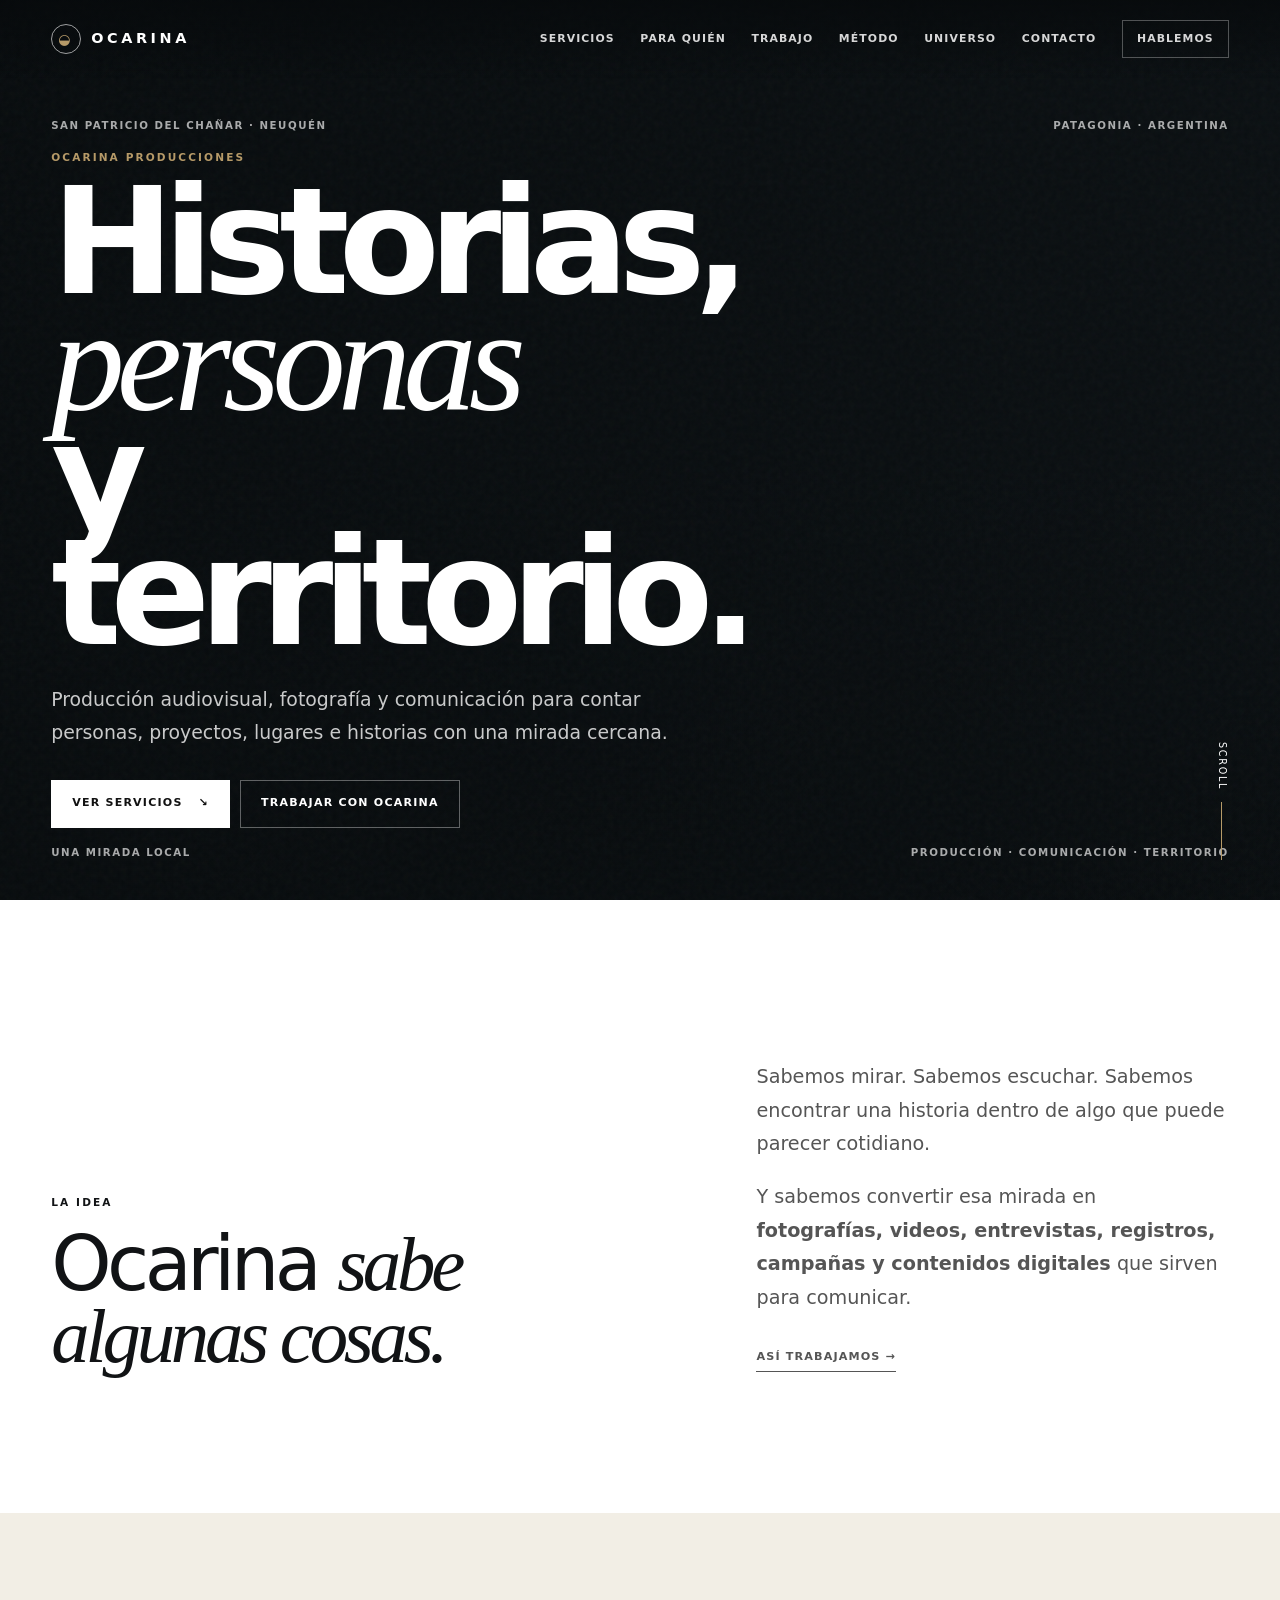
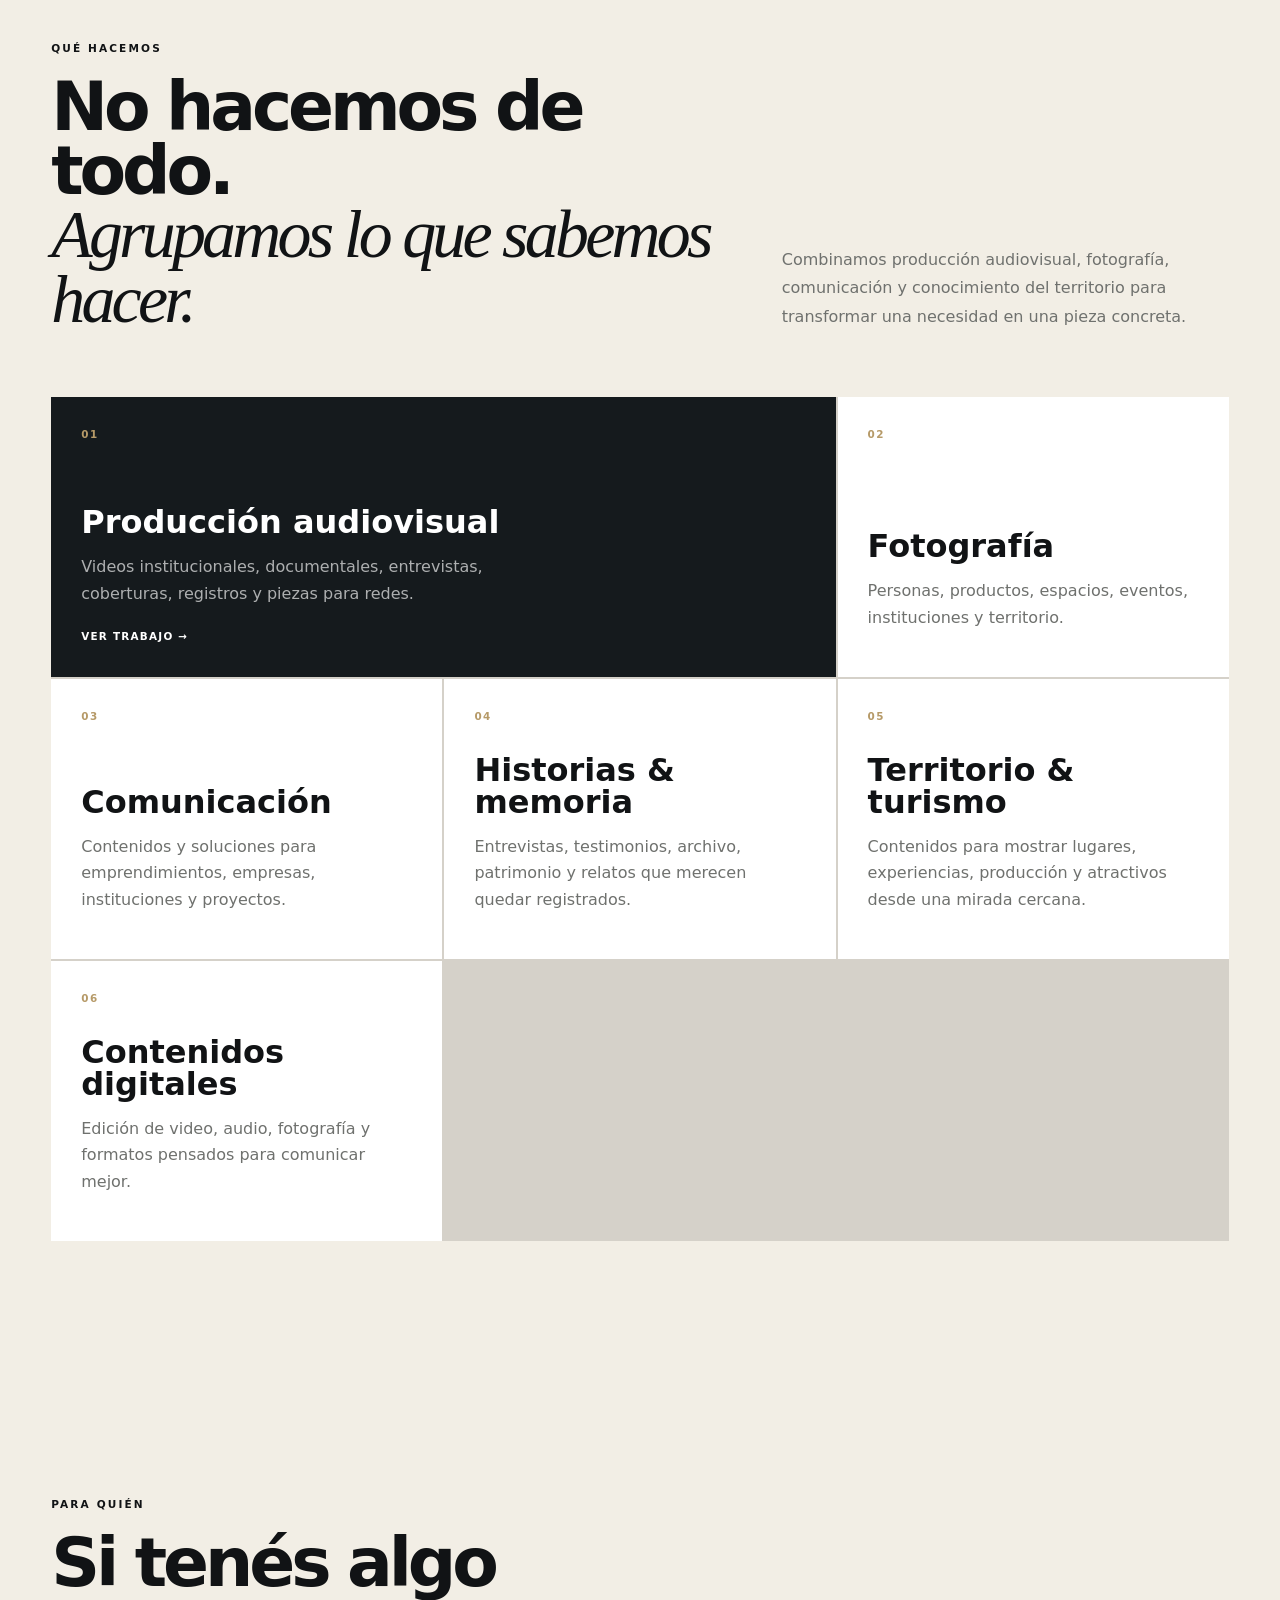
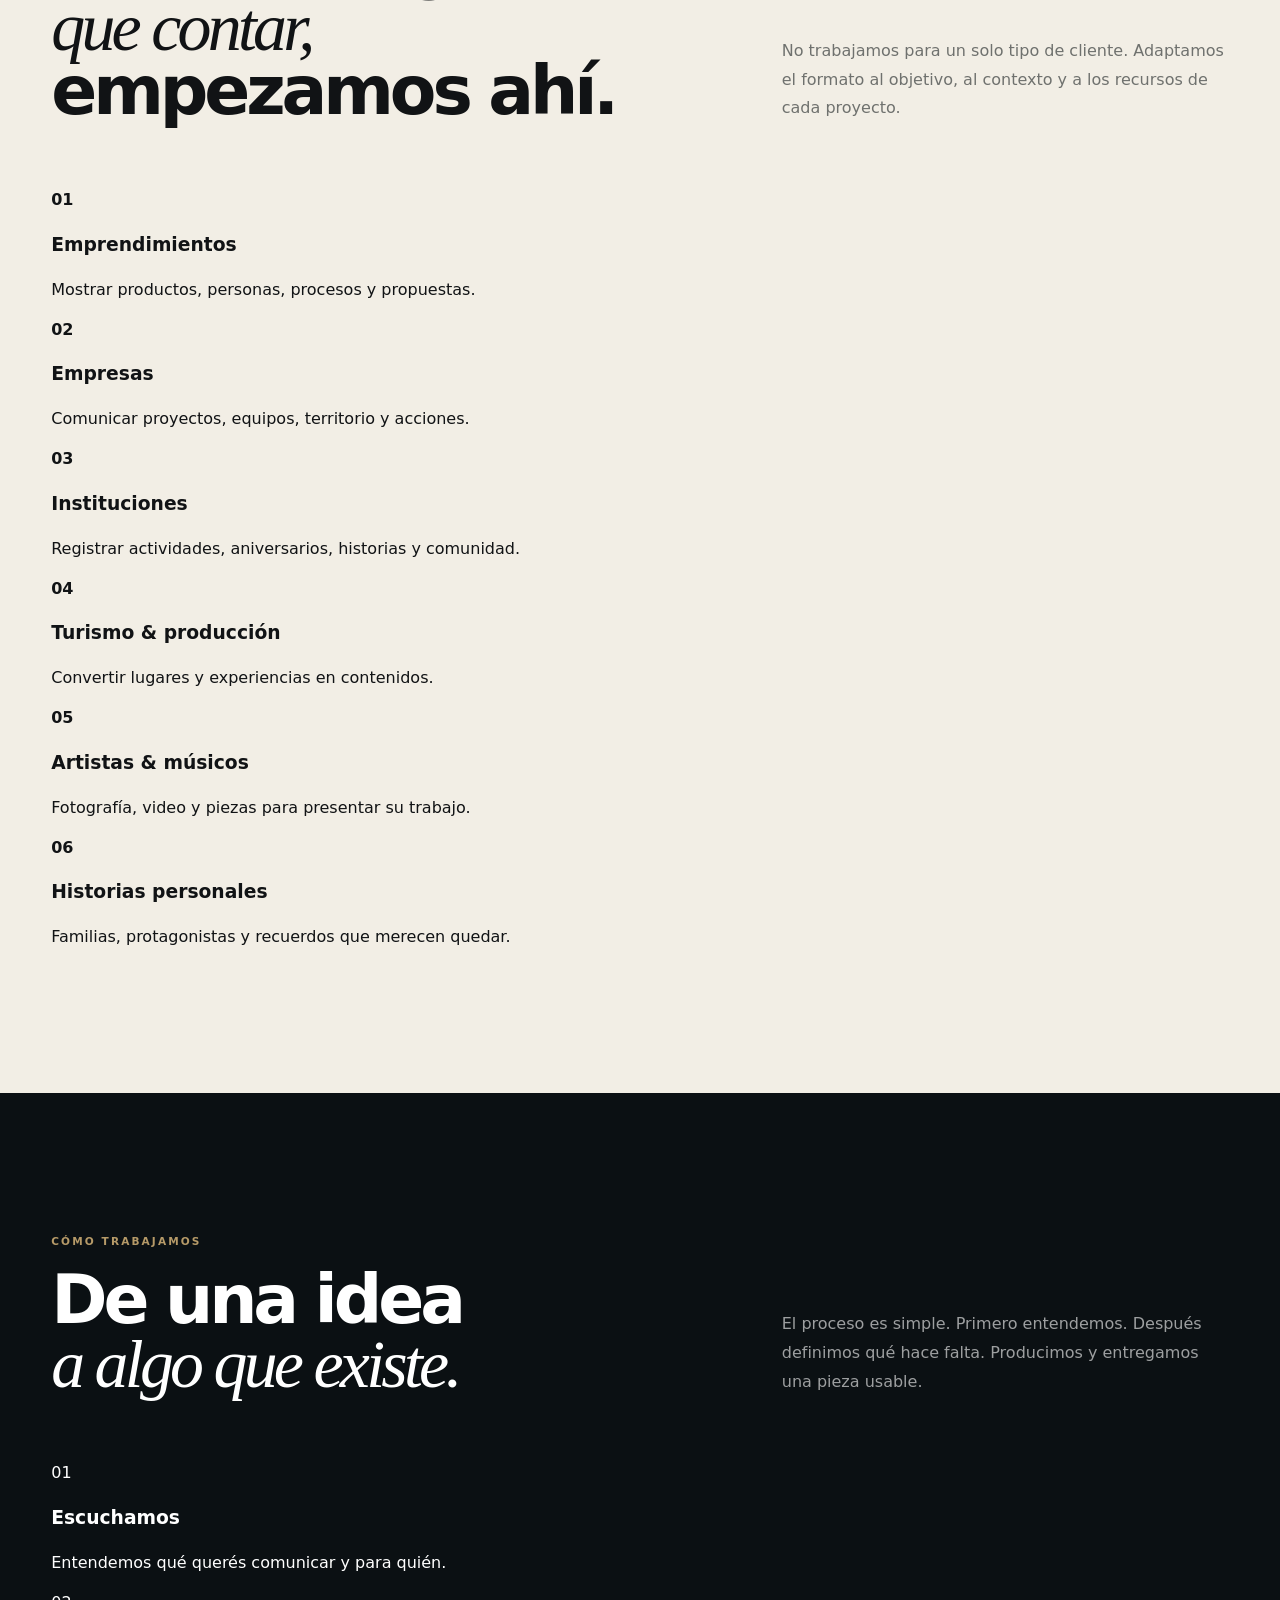
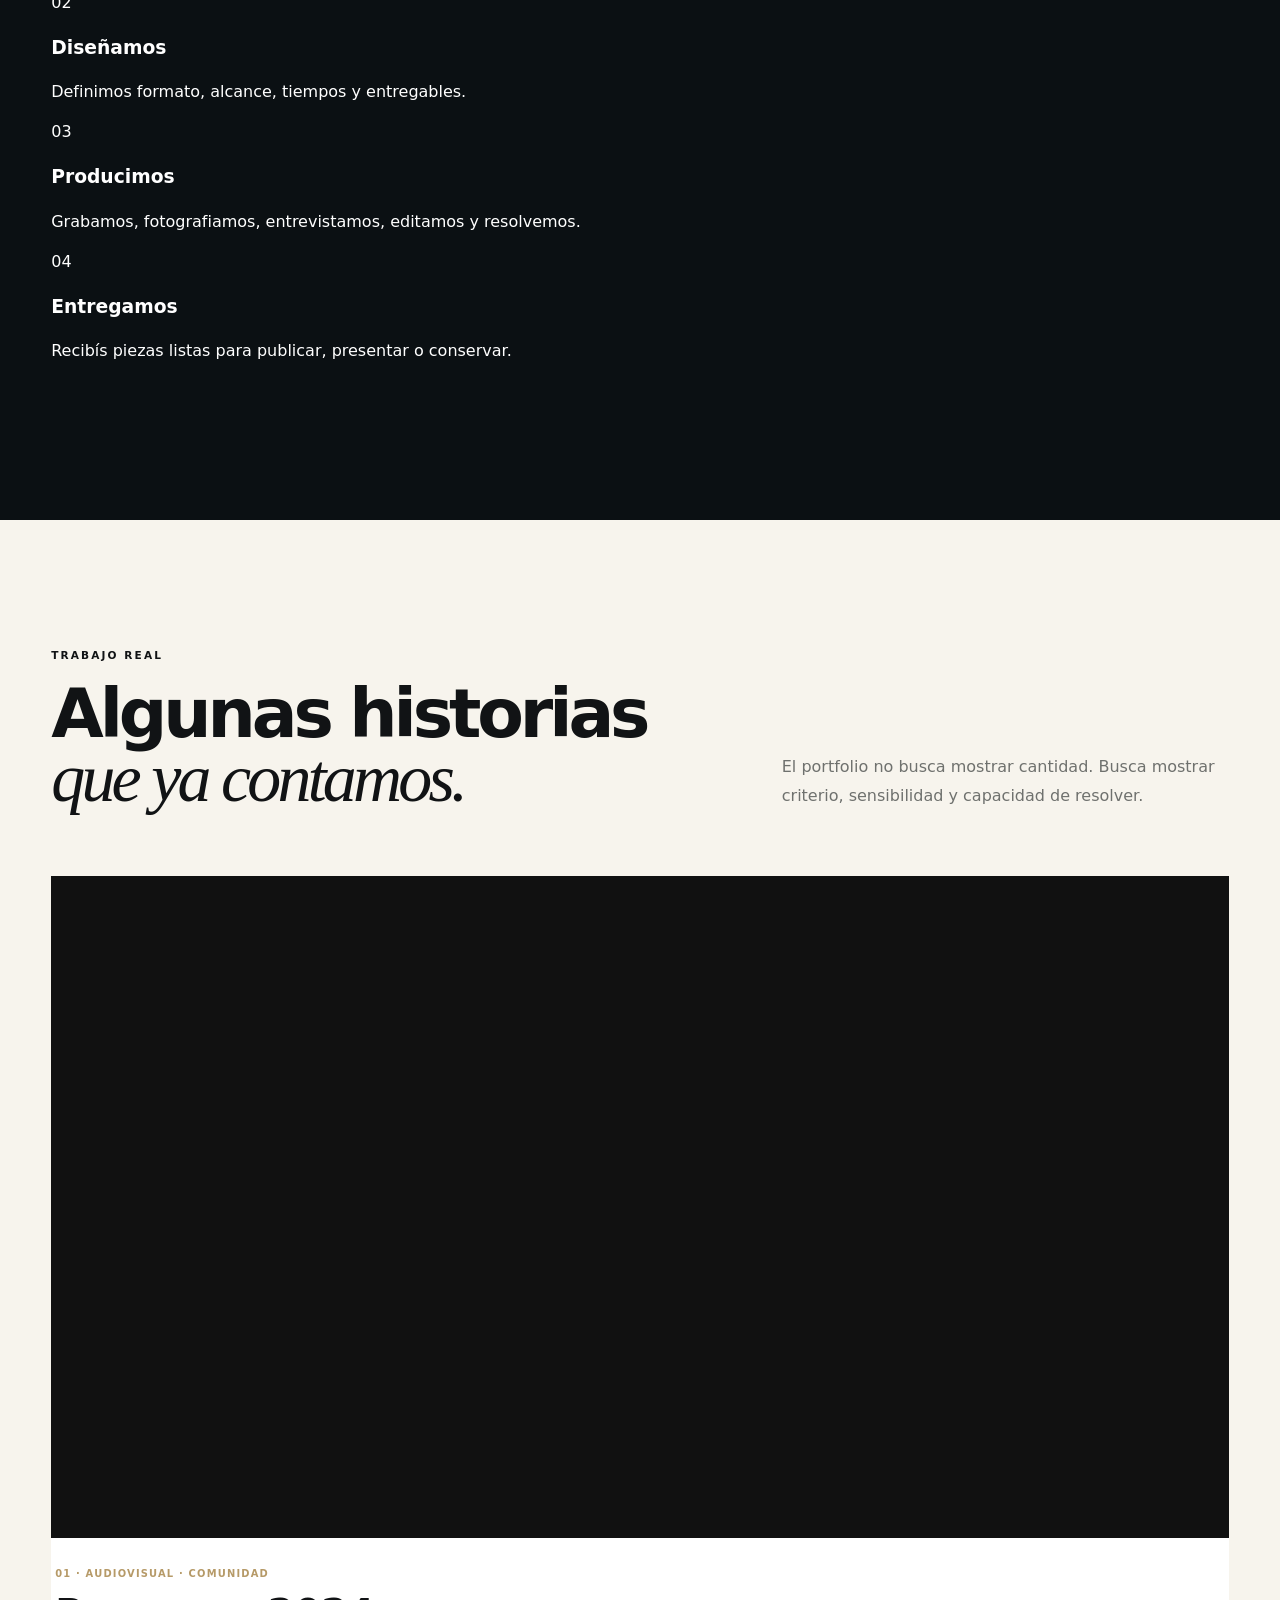
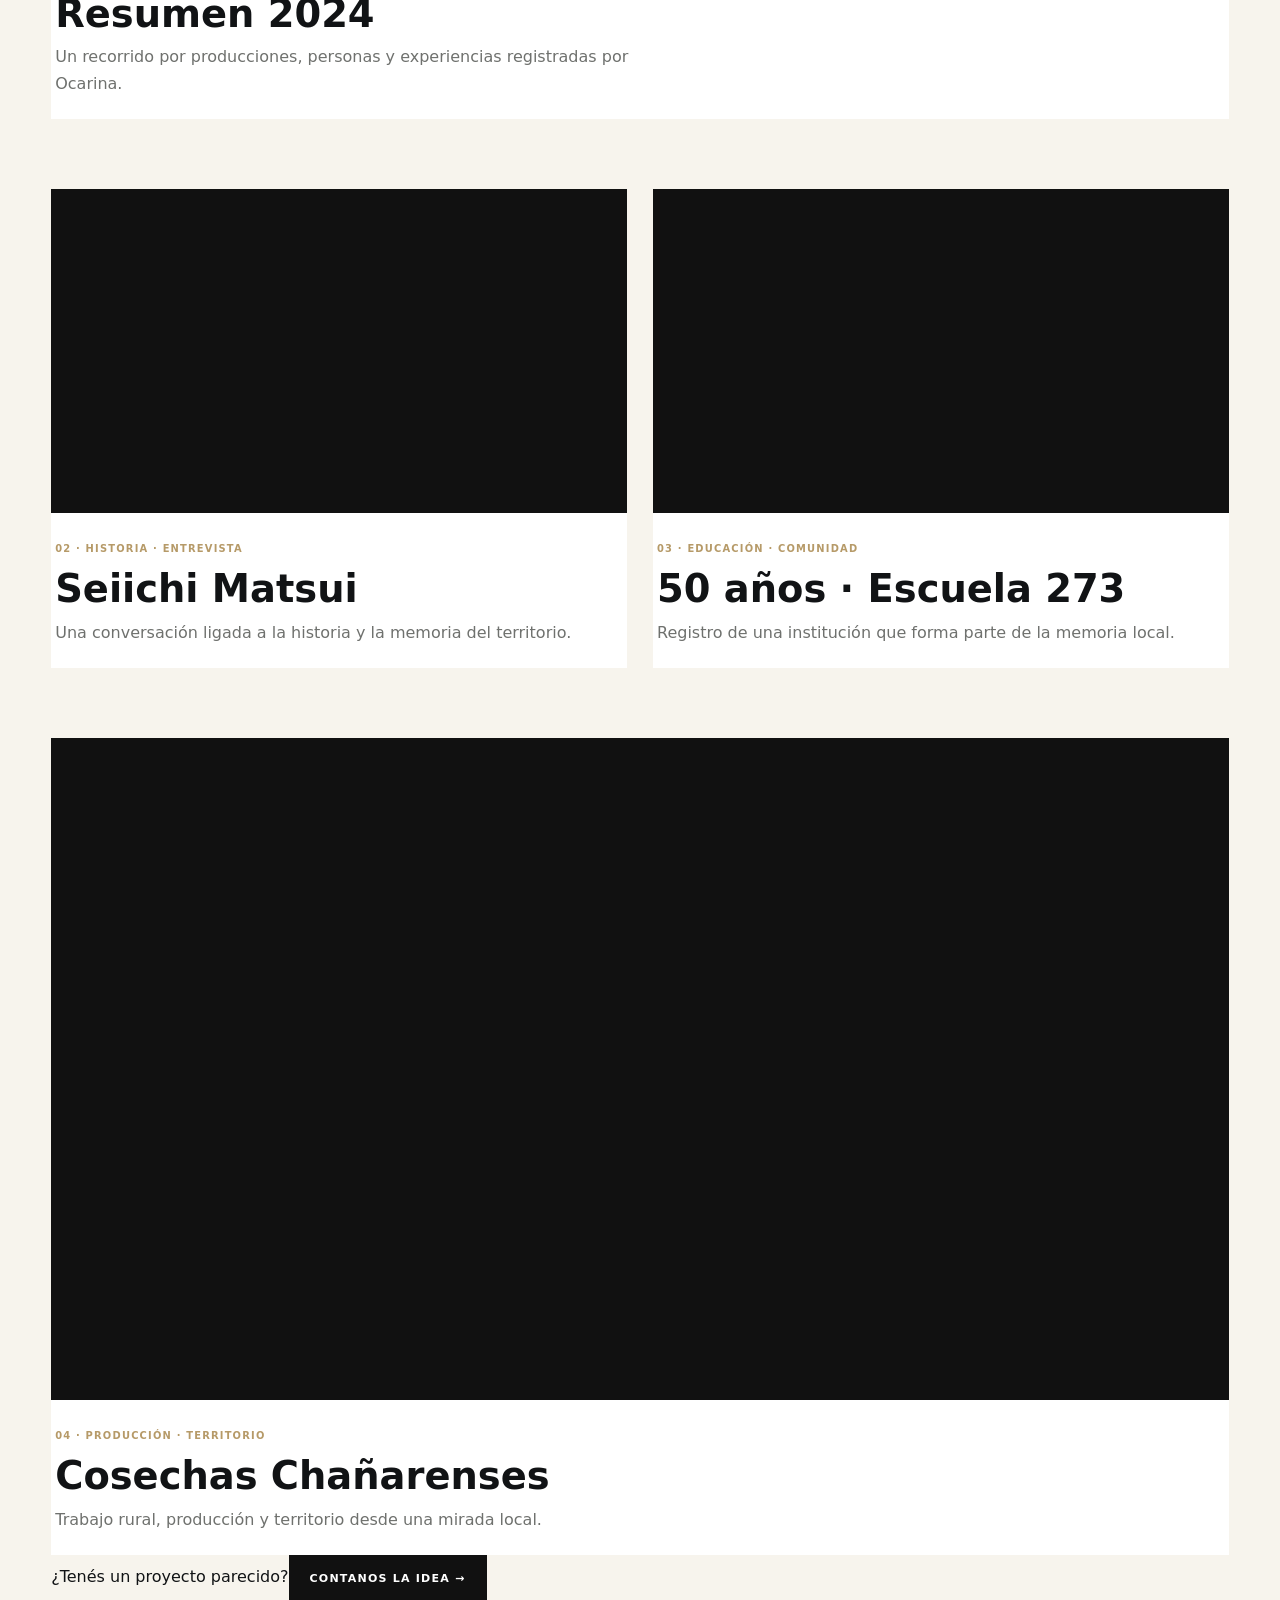
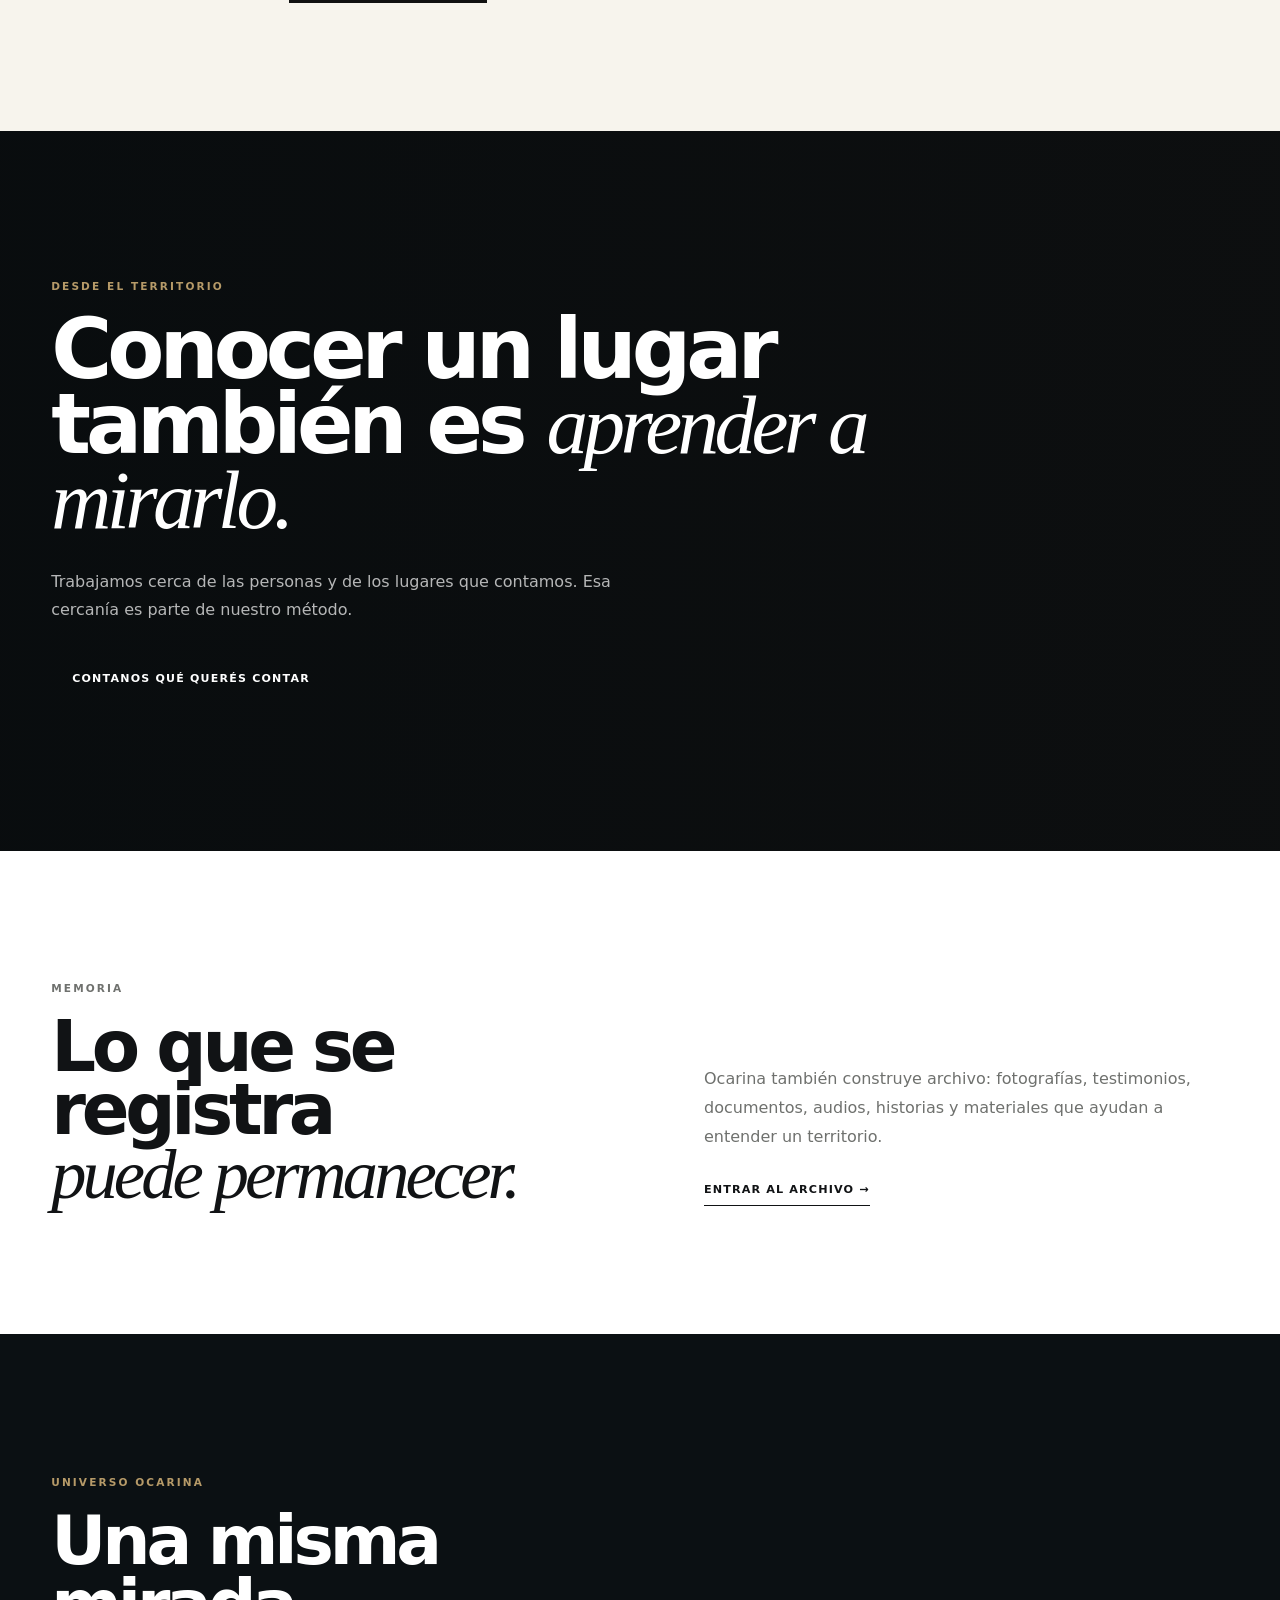
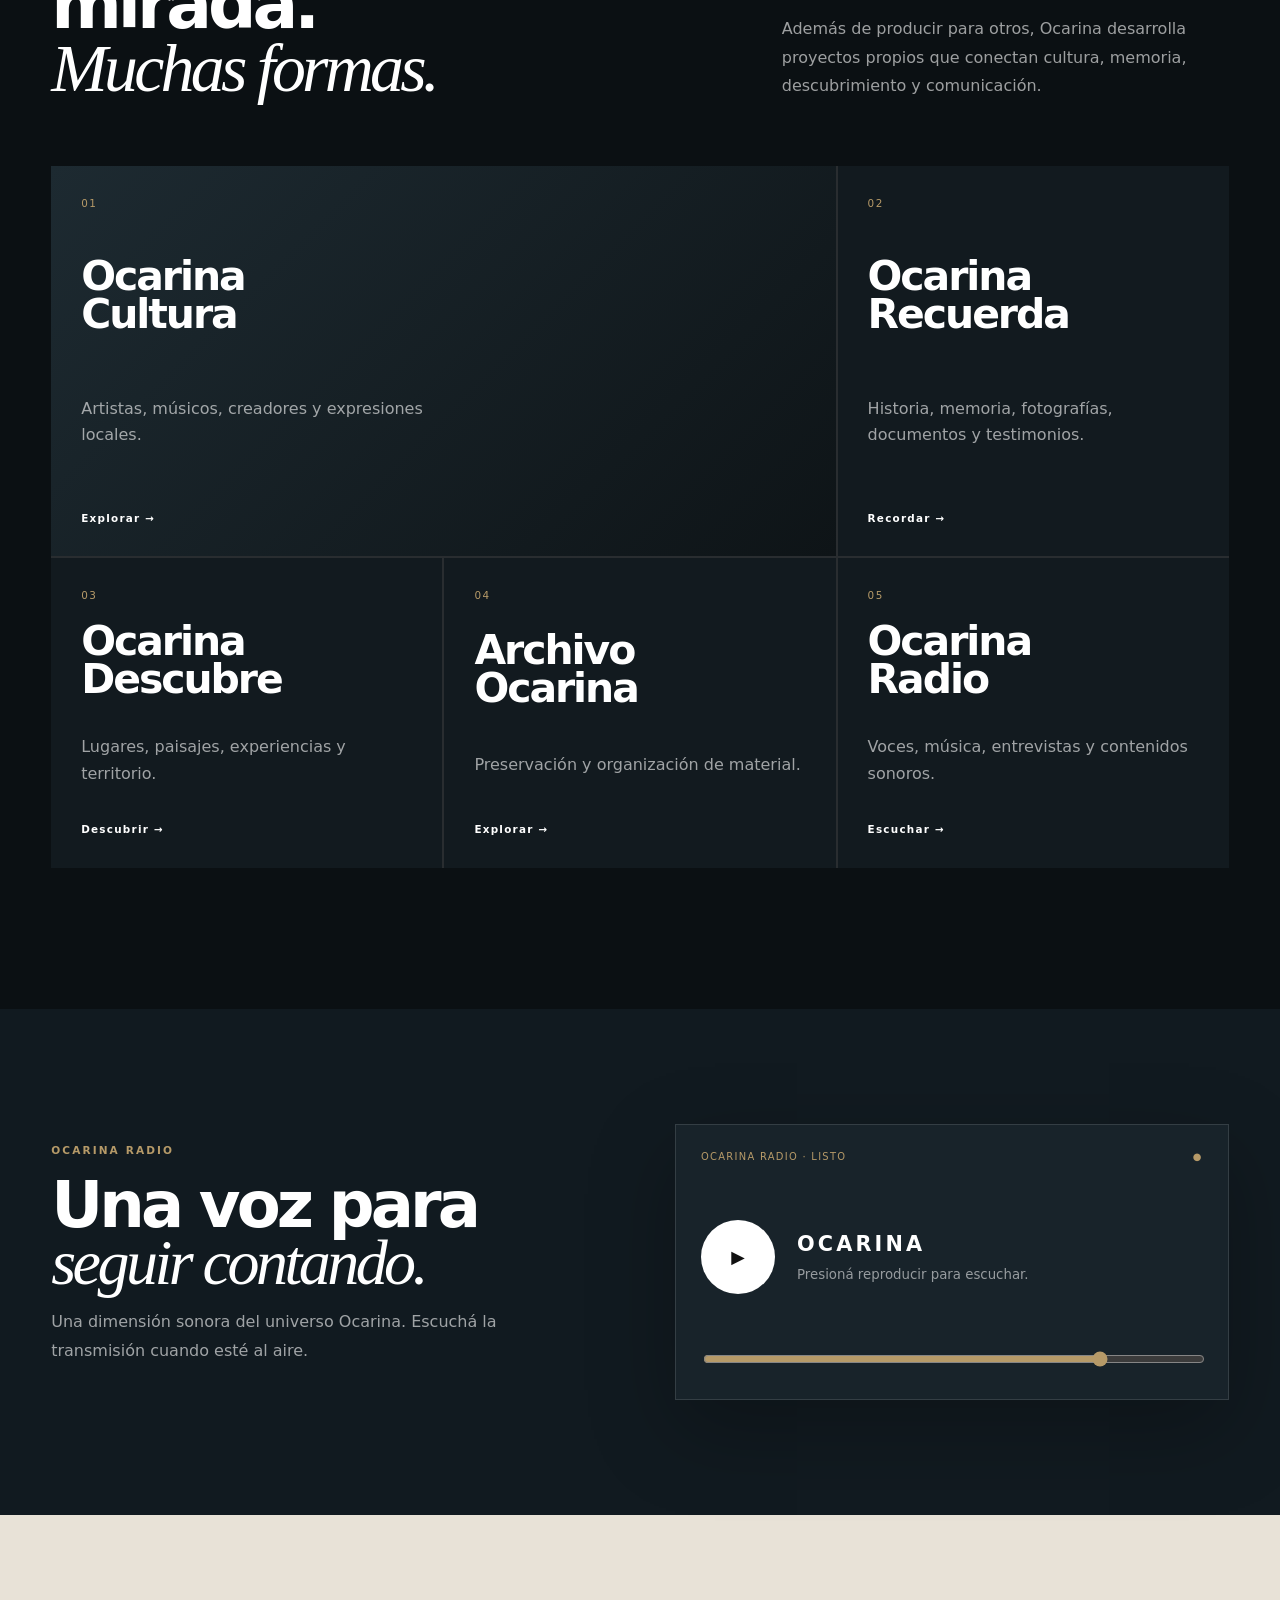
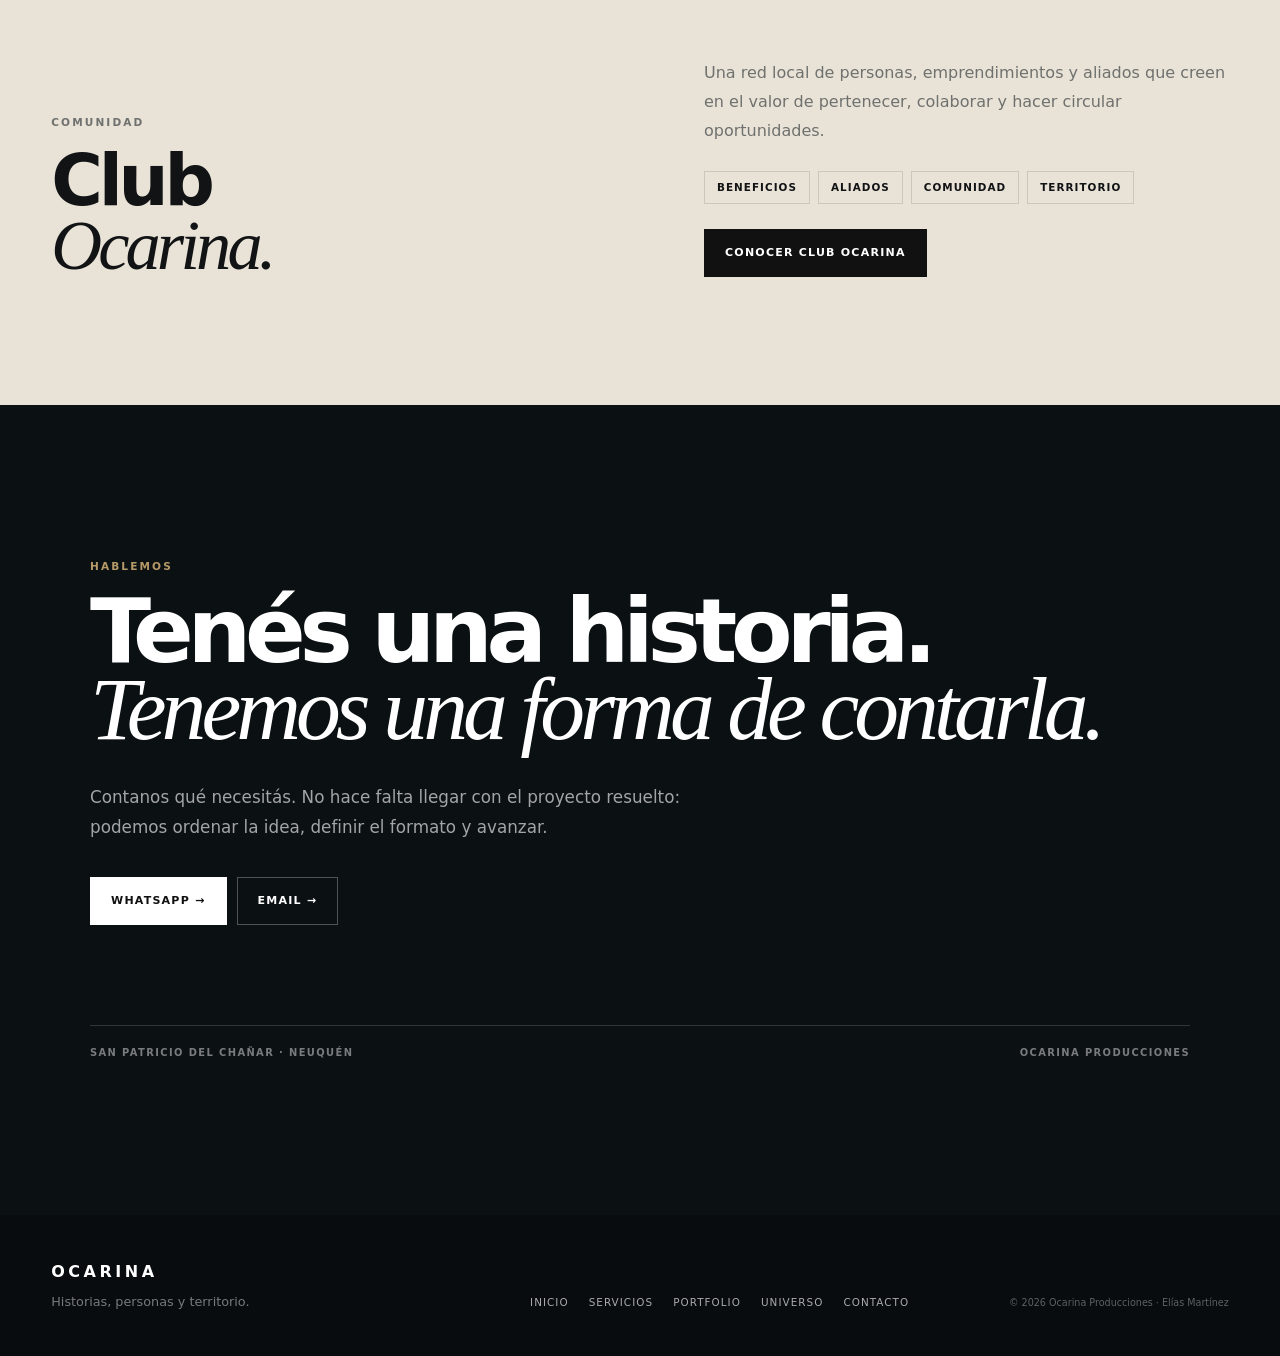
==== commit b5b21876: "Refuerzo estratégico: servicios, audiencias, proceso y conversión" ====
--- a/index.html
+++ b/index.html
@@ -3,11 +3,11 @@
 <head>
   <meta charset="utf-8">
   <meta name="viewport" content="width=device-width,initial-scale=1,viewport-fit=cover">
-  <meta name="theme-color" content="#0c1114">
-  <meta name="description" content="Ocarina Producciones: comunicación, producción audiovisual, fotografía, historias, cultura, territorio y contenidos desde San Patricio del Chañar.">
+  <meta name="theme-color" content="#0b1013">
+  <meta name="description" content="Ocarina Producciones: producción audiovisual, fotografía, comunicación, historias, cultura y territorio desde San Patricio del Chañar, Neuquén.">
   <meta name="author" content="Ocarina Producciones · Elías Martínez">
   <meta property="og:title" content="Ocarina Producciones | Historias, personas y territorio">
-  <meta property="og:description" content="Producción audiovisual, comunicación y contenidos nacidos desde el territorio.">
+  <meta property="og:description" content="Producción audiovisual, fotografía y comunicación con mirada territorial.">
   <meta property="og:type" content="website">
   <meta property="og:locale" content="es_AR">
   <title>Ocarina Producciones | Historias, personas y territorio</title>
@@ -15,120 +15,46 @@
   <link rel="stylesheet" href="style.css">
 </head>
 <body>
-  <a class="skip-link" href="#contenido">Ir al contenido</a>
-
-  <header class="site-header" id="siteHeader">
-    <div class="container nav">
-      <a class="brand" href="#inicio" aria-label="Ocarina, inicio">
-        <span class="brand-mark">◒</span><span>OCARINA</span>
-      </a>
-      <button class="menu-toggle" id="menuToggle" aria-expanded="false" aria-controls="navLinks" aria-label="Abrir menú"><span></span><span></span><span></span></button>
-      <nav class="nav-links" id="navLinks" aria-label="Navegación principal">
-        <a href="#que-hacemos">Qué hacemos</a>
-        <a href="#producciones">Producciones</a>
-        <a href="#universo">Universo</a>
-        <a href="#archivo">Archivo</a>
-        <a href="#radio">Radio</a>
-        <a href="#club">Club</a>
-        <a class="nav-cta" href="#contacto">Hablemos</a>
-      </nav>
-    </div>
-  </header>
-
-  <main id="contenido">
-    <section class="hero" id="inicio">
-      <div class="hero-media" aria-hidden="true"></div>
-      <div class="hero-noise" aria-hidden="true"></div>
-      <div class="container hero-content">
-        <div class="hero-meta"><span>San Patricio del Chañar · Neuquén</span><span>Patagonia · Argentina</span></div>
-        <div class="hero-main">
-          <p class="eyebrow accent">OCARINA PRODUCCIONES</p>
-          <h1>Historias,<br><em>personas</em><br>y territorio.</h1>
-          <p class="hero-lead">Creamos imágenes, contenidos y experiencias para contar lo que hace único a un lugar, una persona, una organización o una historia.</p>
-          <div class="hero-actions"><a class="button button-primary" href="#producciones">Ver lo que hacemos <span>↘</span></a><a class="button button-ghost" href="#contacto">Trabajar con Ocarina</a></div>
-        </div>
-        <div class="hero-bottom"><span>Una mirada local</span><span>Producción · Comunicación · Territorio</span></div>
-      </div>
-      <a class="scroll-cue" href="#idea" aria-label="Conocer la propuesta">SCROLL <span></span></a>
-    </section>
-
-    <section class="statement" id="idea">
-      <div class="container statement-grid">
-        <div><p class="eyebrow">LA IDEA</p><p class="giant">Ocarina <em>sabe algunas cosas.</em></p></div>
-        <div class="statement-copy"><p>Sabemos mirar. Sabemos escuchar. Sabemos encontrar una historia dentro de algo que para otros puede parecer cotidiano.</p><p>Y sabemos convertir esa mirada en <strong>fotografías, videos, piezas digitales, entrevistas, registros, campañas y contenidos</strong> que tienen sentido para quienes los reciben.</p><a class="text-link" href="#que-hacemos">Conocé nuestra forma de trabajar →</a></div>
-      </div>
-    </section>
-
-    <section class="services section" id="que-hacemos">
-      <div class="container">
-        <div class="section-head split"><div><p class="eyebrow">QUÉ HACEMOS</p><h2>No hacemos de todo.<br><em>Agrupamos lo que sabemos hacer.</em></h2></div><p>Ocarina combina producción audiovisual, comunicación y conocimiento del territorio para resolver necesidades concretas.</p></div>
-        <div class="service-grid">
-          <article class="service-card featured"><span>01</span><div><h3>Producción audiovisual</h3><p>Videos institucionales, documentales, entrevistas, coberturas, registros y piezas para redes.</p><a href="#producciones">Ver producciones →</a></div></article>
-          <article class="service-card"><span>02</span><div><h3>Fotografía</h3><p>Personas, productos, espacios, eventos, instituciones y territorio.</p></div></article>
-          <article class="service-card"><span>03</span><div><h3>Comunicación</h3><p>Contenidos y soluciones para emprendimientos, instituciones, proyectos y organizaciones.</p></div></article>
-          <article class="service-card"><span>04</span><div><h3>Historias & memoria</h3><p>Entrevistas, testimonios, archivo, patrimonio y relatos que merecen quedar registrados.</p></div></article>
-          <article class="service-card"><span>05</span><div><h3>Territorio & turismo</h3><p>Contenidos para mostrar lugares, experiencias, producción y atractivos desde una mirada cercana.</p></div></article>
-          <article class="service-card"><span>06</span><div><h3>Contenidos digitales</h3><p>Edición de video, piezas para redes, audio, fotografía y formatos pensados para comunicar mejor.</p></div></article>
-        </div>
-      </div>
-    </section>
-
-    <section class="dark-band" id="universo">
-      <div class="container">
-        <div class="section-head light split"><div><p class="eyebrow accent">UNA MISMA MIRADA</p><h2>Un territorio.<br><em>Muchas formas de contarlo.</em></h2></div><p>Ocarina no es solamente una productora. Es un proyecto que conecta producción, cultura, memoria, descubrimiento y comunicación.</p></div>
-        <div class="universe-grid">
-          <a class="universe-card large" href="cultura/"><span>01</span><h3>Ocarina<br>Cultura</h3><p>Artistas, músicos, creadores y expresiones locales.</p><b>Explorar →</b></a>
-          <a class="universe-card" href="recuerda/"><span>02</span><h3>Ocarina<br>Recuerda</h3><p>Historia, memoria, fotografías, documentos y testimonios.</p><b>Recordar →</b></a>
-          <a class="universe-card" href="descubre/"><span>03</span><h3>Ocarina<br>Descubre</h3><p>Lugares, paisajes, experiencias y territorio.</p><b>Descubrir →</b></a>
-          <a class="universe-card" href="archivos/"><span>04</span><h3>Archivo<br>Ocarina</h3><p>Un espacio para preservar y ordenar material.</p><b>Explorar →</b></a>
-          <a class="universe-card" href="#radio"><span>05</span><h3>Ocarina<br>Radio</h3><p>Voces, música, entrevistas y contenidos sonoros.</p><b>Escuchar →</b></a>
-        </div>
-      </div>
-    </section>
-
-    <section class="productions section" id="producciones">
-      <div class="container">
-        <div class="section-head split"><div><p class="eyebrow">TRABAJO REAL</p><h2>Algunas historias<br><em>que ya contamos.</em></h2></div><p>El portfolio no busca mostrar cantidad. Busca mostrar criterio, sensibilidad y capacidad de resolver.</p></div>
-        <div class="work-grid">
-          <article class="work-card work-wide"><div class="video"><iframe src="https://www.youtube.com/embed/ruDP0Ur2wZ0" title="Resumen 2024 de Ocarina Producciones" loading="lazy" allow="accelerometer; autoplay; clipboard-write; encrypted-media; gyroscope; picture-in-picture; web-share" allowfullscreen></iframe></div><div class="work-info"><span>01 · Audiovisual · Comunidad</span><h3>Resumen 2024</h3><p>Un recorrido por producciones, personas y experiencias registradas por Ocarina.</p></div></article>
-          <article class="work-card"><div class="video"><iframe src="https://www.youtube.com/embed/G8rbbeZMMVk" title="Seiichi Matsui, historia y memoria" loading="lazy" allowfullscreen></iframe></div><div class="work-info"><span>02 · Historia · Entrevista</span><h3>Seiichi Matsui</h3><p>Una conversación ligada a la historia y la memoria del territorio.</p></div></article>
-          <article class="work-card"><div class="video"><iframe src="https://www.youtube.com/embed/xY9ppN2HM-s" title="50 años Escuela Primaria 273" loading="lazy" allowfullscreen></iframe></div><div class="work-info"><span>03 · Educación · Comunidad</span><h3>50 años · Escuela 273</h3><p>Registro de una institución que forma parte de la memoria local.</p></div></article>
-          <article class="work-card work-wide"><div class="video"><iframe src="https://www.youtube.com/embed/hnZ0HWZPlOw" title="Cosechas Chañarenses" loading="lazy" allowfullscreen></iframe></div><div class="work-info"><span>04 · Producción · Territorio</span><h3>Cosechas Chañarenses</h3><p>Trabajo rural, producción y territorio desde una mirada local.</p></div></article>
-        </div>
-      </div>
-    </section>
-
-    <section class="territory-section">
-      <div class="territory-image" aria-hidden="true"></div>
-      <div class="container territory-inner"><p class="eyebrow accent">DESDE EL TERRITORIO</p><h2>Conocer un lugar<br>también es <em>aprender a mirarlo.</em></h2><p>Trabajamos cerca de las personas y de los lugares que contamos. Esa cercanía es parte de nuestro método.</p><a class="button button-light" href="#contacto">Contanos qué querés contar</a></div>
-    </section>
-
-    <section class="archive section" id="archivo">
-      <div class="container archive-grid">
-        <div><p class="eyebrow">MEMORIA</p><h2>Lo que se registra<br><em>puede permanecer.</em></h2></div>
-        <div><p>Ocarina también construye archivo: fotografías, testimonios, documentos, audios, historias y materiales que ayudan a entender un territorio.</p><a class="text-link" href="archivos/">Entrar al archivo →</a></div>
-      </div>
-    </section>
-
-    <section class="radio-section" id="radio">
-      <div class="container radio-grid">
-        <div><p class="eyebrow accent">OCARINA RADIO</p><h2>Una voz para<br><em>seguir contando.</em></h2><p>Escuchá la transmisión y descubrí contenidos sonoros vinculados al universo Ocarina.</p></div>
-        <div class="radio-player"><div class="radio-top"><span id="radioStatus">OCARINA RADIO · LISTO</span><span>●</span></div><div class="radio-center"><button id="radioPlay" class="play-button" aria-label="Reproducir Ocarina Radio">▶</button><div><strong>OCARINA</strong><small id="radioMessage">Presioná reproducir para escuchar.</small></div></div><input id="radioVolume" type="range" min="0" max="1" step="0.05" value="0.8" aria-label="Volumen de radio"></div>
-      </div>
-    </section>
-
-    <section class="club section" id="club">
-      <div class="container club-grid"><div><p class="eyebrow">COMUNIDAD</p><h2>Club<br><em>Ocarina.</em></h2></div><div><p>Una red local de personas, emprendimientos y aliados que creen en el valor de pertenecer, colaborar y hacer circular oportunidades.</p><div class="club-points"><span>Beneficios</span><span>Aliados</span><span>Comunidad</span><span>Territorio</span></div><a class="button button-dark" href="#contacto">Conocer Club Ocarina</a></div></div>
-    </section>
-
-    <section class="contact" id="contacto">
-      <div class="container contact-inner"><p class="eyebrow accent">HABLEMOS</p><h2>Tenés una historia.<br><em>Tenemos una forma de contarla.</em></h2><p>Si querés producir un contenido, registrar una historia, comunicar un proyecto o simplemente pensar una idea, escribinos.</p><div class="contact-actions"><a class="button button-primary" href="https://wa.me/542996728355" target="_blank" rel="noopener">WhatsApp →</a><a class="button button-ghost light-border" href="mailto:eliasmartinezcultural@gmail.com">Email →</a></div><div class="contact-meta"><span>San Patricio del Chañar · Neuquén</span><span>Ocarina Producciones</span></div></div>
-    </section>
-  </main>
-
-  <footer class="footer"><div class="container footer-inner"><div><strong>OCARINA</strong><p>Historias, personas y territorio.</p></div><div class="footer-links"><a href="#inicio">Inicio</a><a href="#que-hacemos">Servicios</a><a href="#producciones">Portfolio</a><a href="#contacto">Contacto</a></div><small>© <span id="year"></span> Ocarina Producciones · Elías Martínez</small></div></footer>
-
-  <audio id="radioAudio" preload="none"></audio>
-  <script src="script.js"></script>
-</body>
-</html>+<a class="skip-link" href="#contenido">Ir al contenido</a>
+<header class="site-header" id="siteHeader">
+  <div class="container nav">
+    <a class="brand" href="#inicio" aria-label="Ocarina, inicio"><span class="brand-mark">◒</span><span>OCARINA</span></a>
+    <button class="menu-toggle" id="menuToggle" aria-expanded="false" aria-controls="navLinks" aria-label="Abrir menú"><span></span><span></span><span></span></button>
+    <nav class="nav-links" id="navLinks" aria-label="Navegación principal">
+      <a href="#que-hacemos">Servicios</a><a href="#para-quien">Para quién</a><a href="#producciones">Trabajo</a><a href="#proceso">Método</a><a href="#universo">Universo</a><a href="#contacto">Contacto</a><a class="nav-cta" href="#contacto">Hablemos</a>
+    </nav>
+  </div>
+</header>
+<main id="contenido">
+<section class="hero" id="inicio"><div class="hero-media" aria-hidden="true"></div><div class="hero-noise" aria-hidden="true"></div><div class="container hero-content">
+  <div class="hero-meta"><span>San Patricio del Chañar · Neuquén</span><span>Patagonia · Argentina</span></div>
+  <div class="hero-main"><p class="eyebrow accent">OCARINA PRODUCCIONES</p><h1>Historias,<br><em>personas</em><br>y territorio.</h1><p class="hero-lead">Producción audiovisual, fotografía y comunicación para contar personas, proyectos, lugares e historias con una mirada cercana.</p><div class="hero-actions"><a class="button button-primary" href="#que-hacemos">Ver servicios <span>↘</span></a><a class="button button-ghost" href="#contacto">Trabajar con Ocarina</a></div></div>
+  <div class="hero-bottom"><span>Una mirada local</span><span>Producción · Comunicación · Territorio</span></div>
+</div><a class="scroll-cue" href="#idea" aria-label="Conocer la propuesta">SCROLL <span></span></a></section>
+<section class="statement" id="idea"><div class="container statement-grid"><div><p class="eyebrow">LA IDEA</p><p class="giant">Ocarina <em>sabe algunas cosas.</em></p></div><div class="statement-copy"><p>Sabemos mirar. Sabemos escuchar. Sabemos encontrar una historia dentro de algo que puede parecer cotidiano.</p><p>Y sabemos convertir esa mirada en <strong>fotografías, videos, entrevistas, registros, campañas y contenidos digitales</strong> que sirven para comunicar.</p><a class="text-link" href="#proceso">Así trabajamos →</a></div></div></section>
+<section class="services section" id="que-hacemos"><div class="container"><div class="section-head split"><div><p class="eyebrow">QUÉ HACEMOS</p><h2>No hacemos de todo.<br><em>Agrupamos lo que sabemos hacer.</em></h2></div><p>Combinamos producción audiovisual, fotografía, comunicación y conocimiento del territorio para transformar una necesidad en una pieza concreta.</p></div><div class="service-grid">
+<article class="service-card featured"><span>01</span><div><h3>Producción audiovisual</h3><p>Videos institucionales, documentales, entrevistas, coberturas, registros y piezas para redes.</p><a href="#producciones">Ver trabajo →</a></div></article>
+<article class="service-card"><span>02</span><div><h3>Fotografía</h3><p>Personas, productos, espacios, eventos, instituciones y territorio.</p></div></article>
+<article class="service-card"><span>03</span><div><h3>Comunicación</h3><p>Contenidos y soluciones para emprendimientos, empresas, instituciones y proyectos.</p></div></article>
+<article class="service-card"><span>04</span><div><h3>Historias & memoria</h3><p>Entrevistas, testimonios, archivo, patrimonio y relatos que merecen quedar registrados.</p></div></article>
+<article class="service-card"><span>05</span><div><h3>Territorio & turismo</h3><p>Contenidos para mostrar lugares, experiencias, producción y atractivos desde una mirada cercana.</p></div></article>
+<article class="service-card"><span>06</span><div><h3>Contenidos digitales</h3><p>Edición de video, audio, fotografía y formatos pensados para comunicar mejor.</p></div></article>
+</div></div></section>
+<section class="audiences section" id="para-quien"><div class="container"><div class="section-head split"><div><p class="eyebrow">PARA QUIÉN</p><h2>Si tenés algo<br><em>que contar,</em> empezamos ahí.</h2></div><p>No trabajamos para un solo tipo de cliente. Adaptamos el formato al objetivo, al contexto y a los recursos de cada proyecto.</p></div><div class="audience-grid"><article><b>01</b><h3>Emprendimientos</h3><p>Mostrar productos, personas, procesos y propuestas.</p></article><article><b>02</b><h3>Empresas</h3><p>Comunicar proyectos, equipos, territorio y acciones.</p></article><article><b>03</b><h3>Instituciones</h3><p>Registrar actividades, aniversarios, historias y comunidad.</p></article><article><b>04</b><h3>Turismo & producción</h3><p>Convertir lugares y experiencias en contenidos.</p></article><article><b>05</b><h3>Artistas & músicos</h3><p>Fotografía, video y piezas para presentar su trabajo.</p></article><article><b>06</b><h3>Historias personales</h3><p>Familias, protagonistas y recuerdos que merecen quedar.</p></article></div></div></section>
+<section class="process dark-band" id="proceso"><div class="container"><div class="section-head light split"><div><p class="eyebrow accent">CÓMO TRABAJAMOS</p><h2>De una idea<br><em>a algo que existe.</em></h2></div><p>El proceso es simple. Primero entendemos. Después definimos qué hace falta. Producimos y entregamos una pieza usable.</p></div><div class="process-grid"><article><span>01</span><h3>Escuchamos</h3><p>Entendemos qué querés comunicar y para quién.</p></article><article><span>02</span><h3>Diseñamos</h3><p>Definimos formato, alcance, tiempos y entregables.</p></article><article><span>03</span><h3>Producimos</h3><p>Grabamos, fotografiamos, entrevistamos, editamos y resolvemos.</p></article><article><span>04</span><h3>Entregamos</h3><p>Recibís piezas listas para publicar, presentar o conservar.</p></article></div></div></section>
+<section class="productions section" id="producciones"><div class="container"><div class="section-head split"><div><p class="eyebrow">TRABAJO REAL</p><h2>Algunas historias<br><em>que ya contamos.</em></h2></div><p>El portfolio no busca mostrar cantidad. Busca mostrar criterio, sensibilidad y capacidad de resolver.</p></div><div class="work-grid">
+<article class="work-card work-wide"><div class="video"><iframe src="https://www.youtube.com/embed/ruDP0Ur2wZ0" title="Resumen 2024 de Ocarina Producciones" loading="lazy" allowfullscreen></iframe></div><div class="work-info"><span>01 · Audiovisual · Comunidad</span><h3>Resumen 2024</h3><p>Un recorrido por producciones, personas y experiencias registradas por Ocarina.</p></div></article>
+<article class="work-card"><div class="video"><iframe src="https://www.youtube.com/embed/G8rbbeZMMVk" title="Seiichi Matsui, historia y memoria" loading="lazy" allowfullscreen></iframe></div><div class="work-info"><span>02 · Historia · Entrevista</span><h3>Seiichi Matsui</h3><p>Una conversación ligada a la historia y la memoria del territorio.</p></div></article>
+<article class="work-card"><div class="video"><iframe src="https://www.youtube.com/embed/xY9ppN2HM-s" title="50 años Escuela Primaria 273" loading="lazy" allowfullscreen></iframe></div><div class="work-info"><span>03 · Educación · Comunidad</span><h3>50 años · Escuela 273</h3><p>Registro de una institución que forma parte de la memoria local.</p></div></article>
+<article class="work-card work-wide"><div class="video"><iframe src="https://www.youtube.com/embed/hnZ0HWZPlOw" title="Cosechas Chañarenses" loading="lazy" allowfullscreen></iframe></div><div class="work-info"><span>04 · Producción · Territorio</span><h3>Cosechas Chañarenses</h3><p>Trabajo rural, producción y territorio desde una mirada local.</p></div></article>
+</div><div class="mid-cta"><span>¿Tenés un proyecto parecido?</span><a class="button button-dark" href="#contacto">Contanos la idea →</a></div></div></section>
+<section class="territory-section"><div class="territory-image" aria-hidden="true"></div><div class="container territory-inner"><p class="eyebrow accent">DESDE EL TERRITORIO</p><h2>Conocer un lugar<br>también es <em>aprender a mirarlo.</em></h2><p>Trabajamos cerca de las personas y de los lugares que contamos. Esa cercanía es parte de nuestro método.</p><a class="button button-light" href="#contacto">Contanos qué querés contar</a></div></section>
+<section class="archive section" id="archivo"><div class="container archive-grid"><div><p class="eyebrow">MEMORIA</p><h2>Lo que se registra<br><em>puede permanecer.</em></h2></div><div><p>Ocarina también construye archivo: fotografías, testimonios, documentos, audios, historias y materiales que ayudan a entender un territorio.</p><a class="text-link" href="archivos/">Entrar al archivo →</a></div></div></section>
+<section class="dark-band universe" id="universo"><div class="container"><div class="section-head light split"><div><p class="eyebrow accent">UNIVERSO OCARINA</p><h2>Una misma mirada.<br><em>Muchas formas.</em></h2></div><p>Además de producir para otros, Ocarina desarrolla proyectos propios que conectan cultura, memoria, descubrimiento y comunicación.</p></div><div class="universe-grid"><a class="universe-card large" href="cultura/"><span>01</span><h3>Ocarina<br>Cultura</h3><p>Artistas, músicos, creadores y expresiones locales.</p><b>Explorar →</b></a><a class="universe-card" href="recuerda/"><span>02</span><h3>Ocarina<br>Recuerda</h3><p>Historia, memoria, fotografías, documentos y testimonios.</p><b>Recordar →</b></a><a class="universe-card" href="descubre/"><span>03</span><h3>Ocarina<br>Descubre</h3><p>Lugares, paisajes, experiencias y territorio.</p><b>Descubrir →</b></a><a class="universe-card" href="archivos/"><span>04</span><h3>Archivo<br>Ocarina</h3><p>Preservación y organización de material.</p><b>Explorar →</b></a><a class="universe-card" href="#radio"><span>05</span><h3>Ocarina<br>Radio</h3><p>Voces, música, entrevistas y contenidos sonoros.</p><b>Escuchar →</b></a></div></div></section>
+<section class="radio-section" id="radio"><div class="container radio-grid"><div><p class="eyebrow accent">OCARINA RADIO</p><h2>Una voz para<br><em>seguir contando.</em></h2><p>Una dimensión sonora del universo Ocarina. Escuchá la transmisión cuando esté al aire.</p></div><div class="radio-player"><div class="radio-top"><span id="radioStatus">OCARINA RADIO · LISTO</span><span>●</span></div><div class="radio-center"><button id="radioPlay" class="play-button" aria-label="Reproducir Ocarina Radio">▶</button><div><strong>OCARINA</strong><small id="radioMessage">Presioná reproducir para escuchar.</small></div></div><input id="radioVolume" type="range" min="0" max="1" step="0.05" value="0.8" aria-label="Volumen de radio"></div></div></section>
+<section class="club section" id="club"><div class="container club-grid"><div><p class="eyebrow">COMUNIDAD</p><h2>Club<br><em>Ocarina.</em></h2></div><div><p>Una red local de personas, emprendimientos y aliados que creen en el valor de pertenecer, colaborar y hacer circular oportunidades.</p><div class="club-points"><span>Beneficios</span><span>Aliados</span><span>Comunidad</span><span>Territorio</span></div><a class="button button-dark" href="#contacto">Conocer Club Ocarina</a></div></div></section>
+<section class="contact" id="contacto"><div class="container contact-inner"><p class="eyebrow accent">HABLEMOS</p><h2>Tenés una historia.<br><em>Tenemos una forma de contarla.</em></h2><p>Contanos qué necesitás. No hace falta llegar con el proyecto resuelto: podemos ordenar la idea, definir el formato y avanzar.</p><div class="contact-actions"><a class="button button-primary" href="https://wa.me/542996728355" target="_blank" rel="noopener">WhatsApp →</a><a class="button button-ghost light-border" href="mailto:eliasmartinezcultural@gmail.com">Email →</a></div><div class="contact-meta"><span>San Patricio del Chañar · Neuquén</span><span>Ocarina Producciones</span></div></div></section>
+</main>
+<footer class="footer"><div class="container footer-inner"><div><strong>OCARINA</strong><p>Historias, personas y territorio.</p></div><div class="footer-links"><a href="#inicio">Inicio</a><a href="#que-hacemos">Servicios</a><a href="#producciones">Portfolio</a><a href="#universo">Universo</a><a href="#contacto">Contacto</a></div><small>© <span id="year"></span> Ocarina Producciones · Elías Martínez</small></div></footer>
+<audio id="radioAudio" preload="none"></audio><script src="script.js"></script>
+</body></html>
--- a/style.css
+++ b/style.css
@@ -1,1886 +1 @@
-/* =========================================================
-   OCARINA UNIVERSO V18
-   SISTEMA VISUAL
-   ========================================================= */
-
-:root {
-    --bg: #11110f;
-    --bg-soft: #181815;
-    --paper: #f1eee7;
-    --paper-soft: #e7e2d8;
-    --ink: #171714;
-    --muted: #77736b;
-    --line: rgba(23, 23, 20, .14);
-    --line-light: rgba(255, 255, 255, .18);
-
-    --accent: #b79a68;
-
-    --container: 1240px;
-    --gutter: clamp(20px, 4vw, 64px);
-
-    --radius: 4px;
-
-    --header-height: 76px;
-}
-
-
-/* =========================================================
-   RESET
-   ========================================================= */
-
-*,
-*::before,
-*::after {
-    box-sizing: border-box;
-}
-
-
-html {
-    scroll-behavior: smooth;
-    scroll-padding-top: 90px;
-}
-
-
-body {
-    margin: 0;
-    background: var(--paper);
-    color: var(--ink);
-    font-family:
-        Inter,
-        Arial,
-        Helvetica,
-        sans-serif;
-    overflow-x: hidden;
-}
-
-
-body.no-scroll {
-    overflow: hidden;
-}
-
-
-img,
-iframe {
-    display: block;
-    max-width: 100%;
-}
-
-
-img {
-    width: 100%;
-}
-
-
-a {
-    color: inherit;
-    text-decoration: none;
-}
-
-
-button,
-input {
-    font: inherit;
-}
-
-
-/* =========================================================
-   CONTENEDOR GLOBAL
-   ========================================================= */
-
-.container {
-    width: min(
-        calc(100% - (var(--gutter) * 2)),
-        var(--container)
-    );
-
-    margin-inline: auto;
-}
-
-
-/* =========================================================
-   HEADER
-   ========================================================= */
-
-.site-header {
-    position: fixed;
-    inset: 0 0 auto 0;
-    z-index: 1000;
-
-    height: var(--header-height);
-
-    background:
-        linear-gradient(
-            to bottom,
-            rgba(17,17,15,.72),
-            transparent
-        );
-
-    transition:
-        background .35s ease,
-        box-shadow .35s ease;
-}
-
-
-.site-header.scrolled {
-    background: rgba(17,17,15,.96);
-
-    box-shadow:
-        0 10px 35px rgba(0,0,0,.18);
-}
-
-
-.nav {
-    height: 100%;
-
-    display: flex;
-    align-items: center;
-    justify-content: space-between;
-
-    gap: 30px;
-}
-
-
-.brand {
-    color: #fff;
-
-    font-size: 1rem;
-    font-weight: 800;
-    letter-spacing: .28em;
-
-    flex-shrink: 0;
-}
-
-
-.nav-links {
-    display: flex;
-    align-items: center;
-    justify-content: flex-end;
-
-    gap: clamp(12px, 1.5vw, 25px);
-}
-
-
-.nav-links a {
-    position: relative;
-
-    color: rgba(255,255,255,.82);
-
-    font-size: .72rem;
-    font-weight: 700;
-    letter-spacing: .09em;
-    text-transform: uppercase;
-
-    white-space: nowrap;
-}
-
-
-.nav-links a::after {
-    content: "";
-
-    position: absolute;
-    left: 0;
-    right: 100%;
-    bottom: -7px;
-
-    height: 1px;
-
-    background: var(--accent);
-
-    transition: right .25s ease;
-}
-
-
-.nav-links a:hover::after {
-    right: 0;
-}
-
-
-.menu-toggle {
-    display: none;
-
-    width: 44px;
-    height: 44px;
-
-    padding: 8px;
-
-    border: 1px solid rgba(255,255,255,.25);
-    background: transparent;
-
-    cursor: pointer;
-}
-
-
-.menu-toggle span {
-    display: block;
-
-    height: 1px;
-
-    margin: 5px 0;
-
-    background: #fff;
-
-    transition: .25s ease;
-}
-
-
-/* =========================================================
-   HERO
-   ========================================================= */
-
-.hero {
-    position: relative;
-
-    min-height: 100svh;
-
-    display: flex;
-    align-items: center;
-
-    overflow: hidden;
-
-    background: var(--bg);
-    color: #fff;
-}
-
-
-.hero-media,
-.hero-overlay {
-    position: absolute;
-    inset: 0;
-}
-
-
-.hero-media {
-    z-index: 0;
-}
-
-
-.hero-media img {
-    height: 100%;
-    object-fit: cover;
-
-    filter:
-        saturate(.78)
-        contrast(1.05);
-
-    transform: scale(1.04);
-
-    transition:
-        transform .8s ease;
-}
-
-
-.hero-overlay {
-    z-index: 1;
-
-    background:
-        linear-gradient(
-            90deg,
-            rgba(10,10,8,.88) 0%,
-            rgba(10,10,8,.52) 45%,
-            rgba(10,10,8,.18) 100%
-        ),
-        linear-gradient(
-            0deg,
-            rgba(10,10,8,.72),
-            transparent 45%
-        );
-}
-
-
-.hero-content {
-    position: relative;
-    z-index: 2;
-
-    min-height: 100svh;
-
-    padding-top: calc(
-        var(--header-height) + 50px
-    );
-
-    padding-bottom: 50px;
-
-    display: flex;
-    flex-direction: column;
-    justify-content: space-between;
-}
-
-
-.hero-top,
-.hero-bottom {
-    display: flex;
-    justify-content: space-between;
-    gap: 25px;
-
-    color: rgba(255,255,255,.68);
-
-    font-size: .66rem;
-    font-weight: 700;
-    letter-spacing: .16em;
-}
-
-
-.hero-main {
-    width: min(760px, 100%);
-}
-
-
-.hero-kicker,
-.eyebrow,
-.eyebrow-light {
-    margin: 0 0 18px;
-
-    font-size: .68rem;
-    font-weight: 800;
-    letter-spacing: .2em;
-    text-transform: uppercase;
-}
-
-
-.hero-kicker,
-.eyebrow-light {
-    color: var(--accent);
-}
-
-
-.hero h1 {
-    margin: 0;
-
-    font-size: clamp(
-        5rem,
-        15vw,
-        12rem
-    );
-
-    line-height: .78;
-    letter-spacing: -.06em;
-}
-
-
-.hero-subtitle {
-    margin: 28px 0 0;
-
-    font-size: clamp(
-        1rem,
-        2vw,
-        1.35rem
-    );
-
-    letter-spacing: .08em;
-}
-
-
-.hero-description {
-    width: min(620px, 100%);
-
-    margin: 25px 0 35px;
-
-    color: rgba(255,255,255,.78);
-
-    font-size: 1rem;
-    line-height: 1.8;
-}
-
-
-/* =========================================================
-   BOTONES
-   ========================================================= */
-
-.button {
-    display: inline-flex;
-    align-items: center;
-    justify-content: center;
-
-    min-height: 48px;
-
-    padding: 13px 22px;
-
-    border: 1px solid transparent;
-
-    font-size: .72rem;
-    font-weight: 800;
-    letter-spacing: .11em;
-
-    cursor: pointer;
-
-    transition:
-        transform .25s ease,
-        background .25s ease,
-        color .25s ease,
-        border-color .25s ease;
-}
-
-
-.button:hover {
-    transform: translateY(-2px);
-}
-
-
-.button-light {
-    background: #fff;
-    color: #111;
-}
-
-
-.button-dark {
-    background: #111;
-    color: #fff;
-}
-
-
-.button-outline {
-    background: transparent;
-    border-color: var(--line);
-}
-
-
-.button-clicked {
-    transform: scale(.97);
-}
-
-
-/* =========================================================
-   SECCIONES
-   ========================================================= */
-
-.section {
-    padding-block: clamp(
-        80px,
-        10vw,
-        140px
-    );
-}
-
-
-.section-heading {
-    width: min(760px, 100%);
-
-    margin-bottom: clamp(
-        45px,
-        6vw,
-        80px
-    );
-}
-
-
-.section-heading h2,
-.culture-grid h2,
-.contact-content h2 {
-    margin: 0;
-
-    font-size: clamp(
-        2.3rem,
-        5vw,
-        5rem
-    );
-
-    line-height: .98;
-    letter-spacing: -.045em;
-}
-
-
-.section-heading > p:last-child {
-    max-width: 650px;
-
-    margin-top: 25px;
-
-    color: var(--muted);
-
-    line-height: 1.8;
-}
-
-
-/* =========================================================
-   UNIVERSO
-   ========================================================= */
-
-.universe {
-    background: var(--paper);
-}
-
-
-.universe-grid {
-    display: grid;
-
-    grid-template-columns:
-        repeat(3, minmax(0, 1fr));
-
-    gap: 2px;
-
-    background: var(--line);
-}
-
-
-.universe-card {
-    position: relative;
-
-    min-height: 360px;
-
-    padding: clamp(
-        25px,
-        3vw,
-        42px
-    );
-
-    display: flex;
-    flex-direction: column;
-    justify-content: space-between;
-
-    background: #fff;
-
-    overflow: hidden;
-
-    isolation: isolate;
-
-    transition:
-        color .35s ease,
-        transform .35s ease;
-}
-
-
-.universe-card::before {
-    content: "";
-
-    position: absolute;
-    inset: 0;
-
-    z-index: -1;
-
-    background:
-        linear-gradient(
-            145deg,
-            #24231f,
-            #11110f
-        );
-
-    opacity: 0;
-
-    transition: opacity .35s ease;
-}
-
-
-.universe-card:hover {
-    color: #fff;
-    transform: translateY(-4px);
-}
-
-
-.universe-card:hover::before {
-    opacity: 1;
-}
-
-
-.universe-featured {
-    grid-column: span 2;
-
-    min-height: 430px;
-
-    background:
-        linear-gradient(
-            135deg,
-            #24221e,
-            #11110f
-        );
-
-    color: #fff;
-}
-
-
-.universe-featured::before {
-    opacity: 1;
-}
-
-
-.card-number {
-    font-size: .72rem;
-    font-weight: 800;
-    letter-spacing: .16em;
-
-    opacity: .55;
-}
-
-
-.card-content {
-    max-width: 470px;
-}
-
-
-.card-content h3 {
-    margin: 0;
-
-    font-size: clamp(
-        1.8rem,
-        3vw,
-        3rem
-    );
-
-    line-height: .98;
-}
-
-
-.card-content p {
-    max-width: 430px;
-
-    margin: 18px 0 25px;
-
-    color: inherit;
-
-    opacity: .72;
-
-    line-height: 1.65;
-}
-
-
-.card-content strong {
-    font-size: .7rem;
-    letter-spacing: .12em;
-}
-
-
-/* =========================================================
-   PRODUCCIONES
-   ========================================================= */
-
-.productions {
-    background: #f7f4ed;
-}
-
-
-.production {
-    display: grid;
-
-    grid-template-columns:
-        minmax(0, 1.55fr)
-        minmax(300px, .8fr);
-
-    gap: clamp(
-        30px,
-        5vw,
-        75px
-    );
-
-    align-items: center;
-
-    margin-top: 70px;
-}
-
-
-.production-reverse {
-    grid-template-columns:
-        minmax(300px, .8fr)
-        minmax(0, 1.55fr);
-}
-
-
-.production-reverse .video-wrapper {
-    order: 2;
-}
-
-
-.production-reverse .production-info {
-    order: 1;
-}
-
-
-.video-wrapper {
-    position: relative;
-
-    width: 100%;
-
-    aspect-ratio: 16 / 9;
-
-    overflow: hidden;
-
-    background: #111;
-
-    border-radius: var(--radius);
-
-    box-shadow:
-        0 25px 70px rgba(0,0,0,.14);
-}
-
-
-.video-wrapper iframe {
-    position: absolute;
-    inset: 0;
-
-    width: 100%;
-    height: 100%;
-
-    border: 0;
-}
-
-
-.production-info {
-    min-width: 0;
-}
-
-
-.production-number {
-    display: block;
-
-    margin-bottom: 20px;
-
-    color: var(--accent);
-
-    font-size: .7rem;
-    font-weight: 800;
-    letter-spacing: .18em;
-}
-
-
-.production-info h3 {
-    margin: 0;
-
-    font-size: clamp(
-        1.8rem,
-        3vw,
-        3.4rem
-    );
-
-    line-height: 1;
-    letter-spacing: -.04em;
-}
-
-
-.production-info p {
-    max-width: 480px;
-
-    margin: 20px 0;
-
-    color: var(--muted);
-
-    line-height: 1.75;
-}
-
-
-.tags {
-    display: flex;
-    flex-wrap: wrap;
-
-    gap: 8px;
-}
-
-
-.tags span {
-    padding: 8px 10px;
-
-    border: 1px solid var(--line);
-
-    font-size: .65rem;
-    font-weight: 700;
-    letter-spacing: .08em;
-    text-transform: uppercase;
-}
-
-
-/* =========================================================
-   TERRITORY / DISCOVER
-   ========================================================= */
-
-.territory,
-.discover,
-.remember,
-.radio,
-.community {
-    position: relative;
-
-    color: #fff;
-
-    background: var(--bg);
-
-    overflow: hidden;
-}
-
-
-.territory-media,
-.discover-media {
-    position: absolute;
-    inset: 0;
-}
-
-
-.territory-media img,
-.discover-media img {
-    height: 100%;
-    object-fit: cover;
-}
-
-
-.territory-overlay,
-.discover-overlay {
-    position: absolute;
-    inset: 0;
-
-    background:
-        linear-gradient(
-            90deg,
-            rgba(15,15,13,.88),
-            rgba(15,15,13,.42)
-        );
-}
-
-
-.territory-content,
-.discover-content {
-    position: relative;
-    z-index: 2;
-
-    min-height: 700px;
-
-    display: flex;
-    flex-direction: column;
-    justify-content: center;
-}
-
-
-.territory-text {
-    max-width: 760px;
-}
-
-
-.territory-text h2,
-.discover-content h2,
-.remember h2 {
-    margin: 0;
-
-    font-size: clamp(
-        2.8rem,
-        6vw,
-        6.5rem
-    );
-
-    line-height: .95;
-    letter-spacing: -.055em;
-}
-
-
-.territory-text h2 em,
-.remember h2 em {
-    color: var(--accent);
-    font-style: normal;
-}
-
-
-.territory-line {
-    width: 80px;
-    height: 1px;
-
-    margin: 30px 0;
-    background: var(--accent);
-}
-
-
-.territory-text p,
-.discover-lead,
-.remember-copy p {
-    max-width: 650px;
-
-    color: rgba(255,255,255,.76);
-
-    line-height: 1.8;
-}
-
-
-.territory-final {
-    margin-top: 35px;
-
-    color: #fff !important;
-
-    font-weight: 700;
-}
-
-
-/* =========================================================
-   RADIO
-   ========================================================= */
-
-.radio {
-    padding-block: clamp(
-        90px,
-        11vw,
-        150px
-    );
-
-    background:
-        radial-gradient(
-            circle at 75% 20%,
-            rgba(183,154,104,.14),
-            transparent 35%
-        ),
-        #11110f;
-}
-
-
-.radio-layout {
-    display: grid;
-
-    grid-template-columns:
-        minmax(0, .9fr)
-        minmax(380px, .8fr);
-
-    gap: clamp(
-        40px,
-        8vw,
-        110px
-    );
-
-    align-items: center;
-}
-
-
-.radio-intro h2 {
-    max-width: 700px;
-
-    margin: 0;
-
-    font-size: clamp(
-        3rem,
-        6vw,
-        6.5rem
-    );
-
-    line-height: .92;
-    letter-spacing: -.055em;
-}
-
-
-.radio-intro > p:last-child {
-    max-width: 560px;
-
-    margin-top: 30px;
-
-    color: rgba(255,255,255,.68);
-
-    line-height: 1.8;
-}
-
-
-.radio-card {
-    padding: clamp(
-        30px,
-        4vw,
-        55px
-    );
-
-    border: 1px solid var(--line-light);
-
-    background:
-        linear-gradient(
-            145deg,
-            rgba(255,255,255,.08),
-            rgba(255,255,255,.025)
-        );
-
-    box-shadow:
-        0 30px 90px rgba(0,0,0,.25);
-
-    backdrop-filter: blur(12px);
-}
-
-
-.radio-status {
-    display: flex;
-    align-items: center;
-    gap: 10px;
-
-    color: rgba(255,255,255,.7);
-
-    font-size: .68rem;
-    font-weight: 800;
-    letter-spacing: .14em;
-}
-
-
-.live-dot,
-.mini-live {
-    width: 7px;
-    height: 7px;
-
-    flex: 0 0 7px;
-
-    border-radius: 50%;
-
-    background: var(--accent);
-
-    box-shadow:
-        0 0 0 5px rgba(183,154,104,.12);
-}
-
-
-.radio-disc {
-    width: min(
-        250px,
-        60vw
-    );
-
-    aspect-ratio: 1;
-
-    margin: 45px auto 35px;
-
-    display: grid;
-    place-items: center;
-
-    border-radius: 50%;
-
-    background:
-        repeating-radial-gradient(
-            circle,
-            #1d1c18 0,
-            #1d1c18 2px,
-            #131310 3px,
-            #131310 7px
-        );
-
-    border: 1px solid rgba(255,255,255,.1);
-
-    box-shadow:
-        0 20px 60px rgba(0,0,0,.45);
-
-    transition:
-        transform .4s ease;
-}
-
-
-.radio-disc.playing {
-    animation:
-        radioSpin 8s linear infinite;
-}
-
-
-.radio-disc-inner {
-    width: 32%;
-
-    aspect-ratio: 1;
-
-    display: grid;
-    place-items: center;
-
-    border-radius: 50%;
-
-    background: #11110f;
-
-    color: var(--accent);
-
-    font-size: 2rem;
-    font-weight: 800;
-}
-
-
-.radio-track {
-    text-align: center;
-}
-
-
-.radio-track strong {
-    display: block;
-
-    font-size: 1.15rem;
-    letter-spacing: .08em;
-}
-
-
-.radio-track span {
-    display: block;
-
-    margin-top: 8px;
-
-    color: rgba(255,255,255,.55);
-
-    font-size: .85rem;
-}
-
-
-.radio-controls {
-    display: flex;
-    align-items: center;
-
-    gap: 25px;
-
-    margin-top: 30px;
-}
-
-
-.radio-play {
-    width: 58px;
-    height: 58px;
-
-    flex: 0 0 58px;
-
-    border: 1px solid rgba(255,255,255,.25);
-    border-radius: 50%;
-
-    background: #fff;
-    color: #111;
-
-    cursor: pointer;
-
-    font-weight: 800;
-
-    transition:
-        transform .25s ease;
-}
-
-
-.radio-play:hover {
-    transform: scale(1.06);
-}
-
-
-.radio-volume {
-    flex: 1;
-
-    display: flex;
-    align-items: center;
-
-    gap: 12px;
-}
-
-
-.radio-volume label {
-    color: rgba(255,255,255,.55);
-
-    font-size: .65rem;
-    font-weight: 800;
-    letter-spacing: .1em;
-}
-
-
-.radio-volume input {
-    width: 100%;
-}
-
-
-.radio-categories {
-    display: flex;
-    flex-wrap: wrap;
-
-    gap: 10px;
-
-    margin-top: 55px;
-}
-
-
-.radio-categories span {
-    padding: 9px 12px;
-
-    border: 1px solid rgba(255,255,255,.14);
-
-    color: rgba(255,255,255,.65);
-
-    font-size: .65rem;
-    letter-spacing: .08em;
-    text-transform: uppercase;
-}
-
-
-@keyframes radioSpin {
-
-    from {
-        transform: rotate(0deg);
-    }
-
-    to {
-        transform: rotate(360deg);
-    }
-
-}
-
-
-/* =========================================================
-   CARDS
-   ========================================================= */
-
-.archive-grid,
-.agenda-grid {
-    display: grid;
-
-    grid-template-columns:
-        repeat(3, minmax(0, 1fr));
-
-    gap: 18px;
-}
-
-
-.archive-card,
-.agenda-card {
-    min-width: 0;
-
-    min-height: 300px;
-
-    padding: 30px;
-
-    border: 1px solid var(--line);
-
-    background: #fff;
-}
-
-
-.archive-number,
-.agenda-number {
-    color: var(--accent);
-
-    font-size: .7rem;
-    font-weight: 800;
-    letter-spacing: .15em;
-}
-
-
-.archive-card h3,
-.agenda-card h3 {
-    margin: 55px 0 15px;
-
-    font-size: 1.7rem;
-}
-
-
-.archive-card p,
-.agenda-card p {
-    color: var(--muted);
-
-    line-height: 1.7;
-}
-
-
-.archive-status,
-.coming-soon {
-    display: inline-block;
-
-    margin-top: 20px;
-
-    color: var(--muted);
-
-    font-size: .62rem;
-    font-weight: 800;
-    letter-spacing: .12em;
-}
-
-
-/* =========================================================
-   CULTURA / COMUNIDAD
-   ========================================================= */
-
-.culture-grid,
-.community-grid,
-.remember-grid {
-    display: grid;
-
-    grid-template-columns:
-        minmax(0, 1fr)
-        minmax(0, 1fr);
-
-    gap: clamp(
-        40px,
-        8vw,
-        120px
-    );
-
-    align-items: start;
-}
-
-
-.culture-copy,
-.community-copy,
-.remember-copy {
-    min-width: 0;
-}
-
-
-.culture-lead,
-.community-lead,
-.remember-lead {
-    font-size: 1.3rem;
-
-    line-height: 1.6;
-}
-
-
-.culture-copy p,
-.community-copy p,
-.remember-copy p {
-    line-height: 1.8;
-}
-
-
-.culture-categories {
-    display: flex;
-    flex-wrap: wrap;
-
-    gap: 10px;
-
-    margin-top: 55px;
-}
-
-
-.culture-categories span {
-    padding: 11px 14px;
-
-    border: 1px solid var(--line);
-
-    font-size: .7rem;
-    font-weight: 700;
-}
-
-
-/* =========================================================
-   DISCOVER
-   ========================================================= */
-
-.discover-content {
-    min-height: 700px;
-}
-
-
-.discover-lead {
-    margin-top: 30px;
-
-    font-size: 1.05rem;
-}
-
-
-.discover-categories {
-    display: flex;
-    flex-wrap: wrap;
-
-    max-width: 800px;
-
-    gap: 10px;
-
-    margin-top: 30px;
-}
-
-
-.discover-categories span {
-    padding: 10px 13px;
-
-    border: 1px solid rgba(255,255,255,.2);
-
-    color: rgba(255,255,255,.75);
-
-    font-size: .68rem;
-    text-transform: uppercase;
-    letter-spacing: .08em;
-}
-
-
-.discover-actions {
-    margin-top: 35px;
-}
-
-
-/* =========================================================
-   MAPA
-   ========================================================= */
-
-.map-preview {
-    min-height: 450px;
-
-    border: 1px solid var(--line);
-
-    background:
-        linear-gradient(
-            135deg,
-            #ded8ca,
-            #eeeae1
-        );
-
-    display: grid;
-    place-items: center;
-
-    text-align: center;
-}
-
-
-.map-placeholder {
-    max-width: 550px;
-
-    padding: 30px;
-}
-
-
-.map-icon {
-    display: block;
-
-    font-size: 4rem;
-
-    color: var(--accent);
-}
-
-
-.map-placeholder h3 {
-    margin: 10px 0;
-
-    font-size: 2rem;
-}
-
-
-.map-placeholder p {
-    color: var(--muted);
-
-    line-height: 1.6;
-}
-
-
-/* =========================================================
-   CONTACTO
-   ========================================================= */
-
-.contact {
-    text-align: center;
-}
-
-
-.contact-content {
-    display: flex;
-    flex-direction: column;
-    align-items: center;
-}
-
-
-.contact-content h2 {
-    max-width: 850px;
-}
-
-
-.contact-lead {
-    margin: 25px 0;
-
-    color: var(--muted);
-
-    font-size: 1.3rem;
-}
-
-
-.contact-buttons {
-    display: flex;
-    flex-wrap: wrap;
-    justify-content: center;
-
-    gap: 10px;
-
-    margin-top: 25px;
-}
-
-
-/* =========================================================
-   FOOTER
-   ========================================================= */
-
-.footer {
-    padding-block: 70px;
-
-    background: #0d0d0c;
-    color: #fff;
-}
-
-
-.footer-grid {
-    display: grid;
-
-    grid-template-columns:
-        2fr
-        1fr
-        1fr
-        1fr;
-
-    gap: 45px;
-}
-
-
-.footer-brand strong {
-    font-size: 1.3rem;
-    letter-spacing: .2em;
-}
-
-
-.footer p {
-    color: rgba(255,255,255,.5);
-
-    line-height: 1.6;
-}
-
-
-.footer-links {
-    display: flex;
-    flex-direction: column;
-
-    gap: 12px;
-}
-
-
-.footer-links a {
-    color: rgba(255,255,255,.65);
-
-    font-size: .75rem;
-}
-
-
-.footer-links a:hover {
-    color: #fff;
-}
-
-
-.footer-signature {
-    text-align: right;
-}
-
-
-/* =========================================================
-   MINI PLAYER
-   ========================================================= */
-
-.mini-player {
-    position: fixed;
-
-    right: 22px;
-    bottom: 22px;
-
-    z-index: 1100;
-
-    width: min(
-        330px,
-        calc(100vw - 30px)
-    );
-
-    padding: 12px 14px;
-
-    display: flex;
-    align-items: center;
-    justify-content: space-between;
-
-    gap: 15px;
-
-    border: 1px solid rgba(255,255,255,.14);
-
-    background:
-        rgba(17,17,15,.94);
-
-    color: #fff;
-
-    box-shadow:
-        0 20px 60px rgba(0,0,0,.28);
-
-    backdrop-filter: blur(15px);
-
-    transform:
-        translateY(150%);
-
-    opacity: 0;
-
-    pointer-events: none;
-
-    transition:
-        transform .35s ease,
-        opacity .35s ease;
-}
-
-
-.mini-player.visible {
-    transform: translateY(0);
-
-    opacity: 1;
-
-    pointer-events: auto;
-}
-
-
-.mini-player-info {
-    display: flex;
-    align-items: center;
-
-    gap: 10px;
-
-    min-width: 0;
-}
-
-
-.mini-player-info strong {
-    display: block;
-
-    font-size: .72rem;
-    letter-spacing: .08em;
-}
-
-
-.mini-player-info small {
-    display: block;
-
-    margin-top: 3px;
-
-    color: rgba(255,255,255,.5);
-
-    font-size: .6rem;
-    letter-spacing: .08em;
-}
-
-
-#miniPlay {
-    width: 38px;
-    height: 38px;
-
-    flex: 0 0 38px;
-
-    border: 1px solid rgba(255,255,255,.2);
-    border-radius: 50%;
-
-    background: #fff;
-    color: #111;
-
-    cursor: pointer;
-}
-
-
-/* =========================================================
-   REVEAL
-   ========================================================= */
-
-.cinematic-reveal {
-    opacity: 0;
-
-    transform:
-        translateY(28px);
-
-    transition:
-        opacity .75s ease,
-        transform .75s ease;
-}
-
-
-.cinematic-reveal.is-visible {
-    opacity: 1;
-
-    transform:
-        translateY(0);
-}
-
-
-/* =========================================================
-   RESPONSIVE
-   ========================================================= */
-
-@media (max-width: 1050px) {
-
-    .nav-links {
-        gap: 12px;
-    }
-
-
-    .nav-links a {
-        font-size: .62rem;
-    }
-
-
-    .universe-grid {
-        grid-template-columns:
-            repeat(2, minmax(0, 1fr));
-    }
-
-
-    .universe-featured {
-        grid-column: span 2;
-    }
-
-
-    .radio-layout {
-        grid-template-columns: 1fr;
-    }
-
-
-    .footer-grid {
-        grid-template-columns:
-            repeat(2, 1fr);
-    }
-
-
-    .footer-signature {
-        text-align: left;
-    }
-
-}
-
-
-@media (max-width: 800px) {
-
-    :root {
-        --gutter: 20px;
-    }
-
-
-    .site-header {
-        height: 68px;
-    }
-
-
-    .menu-toggle {
-        display: block;
-    }
-
-
-    .nav-links {
-        position: fixed;
-
-        top: 68px;
-        left: 0;
-        right: 0;
-        bottom: 0;
-
-        padding: 35px var(--gutter);
-
-        display: flex;
-        flex-direction: column;
-        align-items: flex-start;
-        justify-content: flex-start;
-
-        gap: 22px;
-
-        background: rgba(17,17,15,.98);
-
-        transform:
-            translateX(100%);
-
-        transition:
-            transform .35s ease;
-
-        overflow-y: auto;
-    }
-
-
-    .nav-links.active {
-        transform:
-            translateX(0);
-    }
-
-
-    .nav-links a {
-        font-size: 1rem;
-    }
-
-
-    .hero-top,
-    .hero-bottom {
-        flex-direction: column;
-        gap: 8px;
-    }
-
-
-    .hero-content {
-        padding-top: 110px;
-    }
-
-
-    .hero h1 {
-        font-size:
-            clamp(4.5rem, 23vw, 8rem);
-    }
-
-
-    .universe-grid,
-    .archive-grid,
-    .agenda-grid {
-        grid-template-columns: 1fr;
-    }
-
-
-    .universe-featured {
-        grid-column: auto;
-    }
-
-
-    .production,
-    .production-reverse,
-    .culture-grid,
-    .community-grid,
-    .remember-grid {
-        grid-template-columns: 1fr;
-    }
-
-
-    .production-reverse .video-wrapper,
-    .production-reverse .production-info {
-        order: initial;
-    }
-
-
-    .production {
-        gap: 30px;
-        margin-top: 55px;
-    }
-
-
-    .territory-content,
-    .discover-content {
-        min-height: 600px;
-    }
-
-
-    .footer-grid {
-        grid-template-columns: 1fr;
-    }
-
-}
-
-
-@media (max-width: 520px) {
-
-    .section {
-        padding-block: 75px;
-    }
-
-
-    .hero-description {
-        font-size: .95rem;
-    }
-
-
-    .universe-card {
-        min-height: 300px;
-    }
-
-
-    .universe-featured {
-        min-height: 350px;
-    }
-
-
-    .radio-card {
-        padding: 25px 18px;
-    }
-
-
-    .radio-controls {
-        align-items: stretch;
-    }
-
-
-    .contact-buttons {
-        width: 100%;
-    }
-
-
-    .contact-buttons .button {
-        width: 100%;
-    }
-
-
-    .mini-player {
-        right: 12px;
-        bottom: 12px;
-
-        width:
-            calc(100vw - 24px);
-    }
-
-}
-
-
-/* =========================================================
-   REDUCED MOTION
-   ========================================================= */
-
-.reduced-motion *,
-.reduced-motion *::before,
-.reduced-motion *::after {
-    animation-duration: .01ms !important;
-    animation-iteration-count: 1 !important;
-    scroll-behavior: auto !important;
-    transition-duration: .01ms !important;
-}
+:root{--ink:#111315;--paper:#f2eee5;--paper-2:#e8e2d7;--dark:#0b1013;--dark-2:#121a1f;--white:#fff;--muted:#6f716e;--accent:#b69a68;--blue:#236b91;--line:rgba(17,19,21,.13);--line-light:rgba(255,255,255,.16);--max:1240px;--gutter:clamp(20px,4vw,64px);--header:78px}*{box-sizing:border-box}html{scroll-behavior:smooth;scroll-padding-top:90px}body{margin:0;background:var(--paper);color:var(--ink);font-family:Inter,ui-sans-serif,system-ui,-apple-system,BlinkMacSystemFont,"Segoe UI",sans-serif;line-height:1.5;overflow-x:hidden}body.no-scroll{overflow:hidden}a{color:inherit;text-decoration:none}button,input{font:inherit}img,iframe{display:block;max-width:100%}.container{width:min(calc(100% - 2 * var(--gutter)),var(--max));margin:auto}.skip-link{position:fixed;top:-100px;left:20px;z-index:3000;background:#fff;color:#111;padding:10px 15px}.skip-link:focus{top:10px}.site-header{position:fixed;z-index:1000;inset:0 0 auto;height:var(--header);color:#fff;background:linear-gradient(180deg,rgba(7,10,12,.82),transparent);transition:.3s}.site-header.scrolled{background:rgba(8,12,15,.96);box-shadow:0 12px 40px rgba(0,0,0,.18)}.nav{height:100%;display:flex;align-items:center;justify-content:space-between;gap:30px}.brand{display:flex;align-items:center;gap:10px;font-weight:850;letter-spacing:.25em;font-size:.9rem}.brand-mark{display:grid;place-items:center;width:30px;height:30px;border:1px solid rgba(255,255,255,.6);border-radius:50%;font-size:14px;color:var(--accent)}.nav-links{display:flex;align-items:center;gap:clamp(12px,2vw,28px)}.nav-links a{font-size:.68rem;font-weight:750;letter-spacing:.1em;text-transform:uppercase;opacity:.84;transition:.2s}.nav-links a:hover{opacity:1;color:#fff}.nav-cta{border:1px solid rgba(255,255,255,.35);padding:10px 14px}.menu-toggle{display:none;background:none;border:1px solid rgba(255,255,255,.3);width:44px;height:44px;padding:9px}.menu-toggle span{display:block;height:1px;background:#fff;margin:6px 0;transition:.25s}.hero{min-height:100svh;position:relative;background:var(--dark);color:#fff;display:flex;overflow:hidden}.hero-media{position:absolute;inset:0;background-image:linear-gradient(90deg,rgba(7,11,13,.94) 0%,rgba(7,11,13,.66) 48%,rgba(7,11,13,.25) 100%),linear-gradient(0deg,rgba(7,11,13,.72),transparent 50%),url("https://images.unsplash.com/photo-1500534623283-312aade485b7?auto=format&fit=crop&w=2400&q=90");background-size:cover;background-position:center;transform:scale(1.03)}.hero-noise{position:absolute;inset:0;opacity:.05;background-image:url("data:image/svg+xml,%3Csvg viewBox='0 0 180 180' xmlns='http://www.w3.org/2000/svg'%3E%3Cfilter id='n'%3E%3CfeTurbulence type='fractalNoise' baseFrequency='.85' numOctaves='4' stitchTiles='stitch'/%3E%3C/filter%3E%3Crect width='100%25' height='100%25' filter='url(%23n)' opacity='.7'/%3E%3C/svg%3E")}.hero-content{position:relative;z-index:2;min-height:100svh;padding-top:calc(var(--header) + 40px);padding-bottom:40px;display:flex;flex-direction:column;justify-content:space-between}.hero-meta,.hero-bottom{display:flex;justify-content:space-between;gap:20px;font-size:.64rem;font-weight:750;letter-spacing:.15em;text-transform:uppercase;color:rgba(255,255,255,.65)}.hero-main{width:min(780px,100%);margin:auto 0}.eyebrow{margin:0 0 18px;font-size:.66rem;font-weight:850;letter-spacing:.2em;text-transform:uppercase}.accent{color:var(--accent)}h1,h2,h3,p{overflow-wrap:break-word}.hero h1{margin:0;font-size:clamp(4.4rem,11.5vw,10.8rem);line-height:.79;letter-spacing:-.075em;font-weight:800}.hero h1 em,h2 em,.giant em{font-family:Georgia,serif;font-weight:400;font-style:italic;letter-spacing:-.055em}.hero-lead{max-width:620px;margin:32px 0 30px;color:rgba(255,255,255,.78);font-size:clamp(1rem,1.5vw,1.18rem);line-height:1.75}.hero-actions{display:flex;flex-wrap:wrap;gap:10px}.button{min-height:48px;padding:13px 20px;border:1px solid transparent;display:inline-flex;align-items:center;justify-content:center;gap:16px;font-size:.69rem;font-weight:850;letter-spacing:.11em;text-transform:uppercase;transition:.25s;cursor:pointer}.button:hover{transform:translateY(-2px)}.button-primary{background:#fff;color:#111}.button-dark{background:#111;color:#fff}.button-ghost{border-color:rgba(255,255,255,.35);color:#fff}.scroll-cue{position:absolute;z-index:3;right:var(--gutter);bottom:40px;display:flex;align-items:center;gap:12px;font-size:.6rem;letter-spacing:.18em;writing-mode:vertical-rl}.scroll-cue span{width:1px;height:58px;background:var(--accent)}.statement{background:#fff;padding:clamp(80px,11vw,150px) 0}.statement-grid{display:grid;grid-template-columns:1.1fr .9fr;gap:clamp(50px,10vw,150px);align-items:end}.giant{font-size:clamp(3rem,6vw,6.5rem);line-height:.92;letter-spacing:-.06em;margin:0}.statement-copy{max-width:520px;color:#555}.statement-copy p{font-size:clamp(1.05rem,1.5vw,1.25rem);line-height:1.75}.text-link{display:inline-block;margin-top:15px;font-weight:800;font-size:.7rem;letter-spacing:.1em;text-transform:uppercase;border-bottom:1px solid currentColor;padding-bottom:6px}.section{padding:clamp(80px,10vw,140px) 0}.services{background:var(--paper)}.section-head{margin-bottom:65px}.section-head.split{display:grid;grid-template-columns:1.2fr .8fr;gap:60px;align-items:end}.section-head h2{font-size:clamp(2.7rem,5.3vw,5.5rem);line-height:.94;letter-spacing:-.06em;margin:0}.section-head>p{margin:0;color:var(--muted);line-height:1.8;max-width:520px}.service-grid{display:grid;grid-template-columns:repeat(3,1fr);gap:2px;background:var(--line)}.service-card{min-height:280px;background:#fff;padding:30px;display:flex;flex-direction:column;justify-content:space-between;transition:.25s}.service-card:hover{transform:translateY(-4px);background:#f8f5ee}.service-card.featured{grid-column:span 2;background:#151a1d;color:#fff}.service-card>span{font-size:.65rem;font-weight:800;letter-spacing:.14em;color:var(--accent)}.service-card h3{font-size:clamp(1.5rem,2.5vw,2.5rem);line-height:1;margin:0}.service-card p{color:var(--muted);line-height:1.65;max-width:410px}.featured p{color:rgba(255,255,255,.65)}.service-card a{font-size:.65rem;font-weight:800;letter-spacing:.12em;text-transform:uppercase}.dark-band{background:var(--dark);color:#fff;padding:clamp(85px,11vw,150px) 0}.section-head.light>p{color:rgba(255,255,255,.6)}.universe-grid{display:grid;grid-template-columns:repeat(3,1fr);gap:2px;background:rgba(255,255,255,.12)}.universe-card{min-height:310px;padding:30px;display:flex;flex-direction:column;justify-content:space-between;background:var(--dark-2);transition:.3s}.universe-card:hover{background:#1c282f;transform:translateY(-3px)}.universe-card.large{grid-column:span 2;min-height:390px;background:linear-gradient(135deg,#1d2a31,#0e1417)}.universe-card>span{font-size:.65rem;letter-spacing:.15em;color:var(--accent)}.universe-card h3{margin:0;font-size:clamp(1.8rem,3.2vw,3.4rem);line-height:.92;letter-spacing:-.05em}.universe-card p{max-width:380px;color:rgba(255,255,255,.6);line-height:1.65}.universe-card b{font-size:.65rem;letter-spacing:.12em}.productions{background:#f7f4ed}.work-grid{display:grid;grid-template-columns:repeat(2,1fr);gap:70px 26px}.work-card{background:#fff}.work-card.work-wide{grid-column:span 2}.video{aspect-ratio:16/9;background:#111;overflow:hidden}.video iframe{width:100%;height:100%;border:0}.work-info{padding:22px 4px}.work-info span{font-size:.62rem;font-weight:800;letter-spacing:.12em;color:var(--accent);text-transform:uppercase}.work-info h3{font-size:clamp(1.8rem,3vw,3.1rem);line-height:1;margin:11px 0}.work-info p{color:var(--muted);max-width:600px;margin:0;line-height:1.65}.territory-section{position:relative;min-height:720px;color:#fff;display:flex;align-items:center;overflow:hidden;background:#111}.territory-image{position:absolute;inset:0;background:linear-gradient(90deg,rgba(8,12,14,.9),rgba(8,12,14,.45)),url("https://images.unsplash.com/photo-1500534314209-a25ddb2bd429?auto=format&fit=crop&w=2400&q=90") center/cover}.territory-inner{position:relative;z-index:2}.territory-inner h2{font-size:clamp(3rem,6.5vw,7rem);line-height:.9;letter-spacing:-.06em;max-width:900px;margin:0}.territory-inner>p:not(.eyebrow){max-width:560px;color:rgba(255,255,255,.7);line-height:1.8;margin:30px 0}.archive{background:#fff}.archive-grid,.club-grid{display:grid;grid-template-columns:1fr 1fr;gap:clamp(50px,10vw,150px);align-items:end}.archive-grid h2,.club-grid h2{font-size:clamp(3rem,5.5vw,6rem);line-height:.9;letter-spacing:-.06em;margin:0}.archive-grid>div:last-child,.club-grid>div:last-child{max-width:540px}.archive-grid p,.club-grid p{color:var(--muted);line-height:1.8}.radio-section{background:#111a20;color:#fff;padding:clamp(75px,9vw,120px) 0}.radio-grid{display:grid;grid-template-columns:1fr 1fr;gap:70px;align-items:center}.radio-grid h2{font-size:clamp(3rem,5vw,5.8rem);line-height:.9;letter-spacing:-.06em;margin:0}.radio-grid>div>p:not(.eyebrow){color:rgba(255,255,255,.6);max-width:500px;line-height:1.8}.radio-player{background:#18232a;border:1px solid rgba(255,255,255,.12);padding:25px;box-shadow:0 30px 80px rgba(0,0,0,.25)}.radio-top{display:flex;justify-content:space-between;font-size:.62rem;letter-spacing:.13em;color:var(--accent)}.radio-center{display:flex;align-items:center;gap:22px;padding:55px 0}.radio-center strong{display:block;font-size:1.3rem;letter-spacing:.15em}.radio-center small{display:block;color:rgba(255,255,255,.55);margin-top:5px}.play-button{width:74px;height:74px;border-radius:50%;border:1px solid rgba(255,255,255,.35);background:#fff;color:#111;cursor:pointer;font-size:1.1rem}.radio-player input{width:100%;accent-color:var(--accent)}.club{background:var(--paper-2)}.club-points{display:flex;flex-wrap:wrap;gap:8px;margin:25px 0}.club-points span{border:1px solid var(--line);padding:8px 12px;font-size:.65rem;font-weight:800;letter-spacing:.1em;text-transform:uppercase}.contact{background:#0b1013;color:#fff;padding:clamp(90px,12vw,170px) 0}.contact-inner{max-width:1100px}.contact h2{font-size:clamp(3.3rem,7vw,8rem);line-height:.86;letter-spacing:-.07em;margin:0}.contact-inner>p:not(.eyebrow){max-width:600px;color:rgba(255,255,255,.62);font-size:1.05rem;line-height:1.8;margin:35px 0}.contact-actions{display:flex;flex-wrap:wrap;gap:10px}.light-border{border-color:rgba(255,255,255,.28)}.contact-meta{display:flex;justify-content:space-between;gap:20px;margin-top:100px;padding-top:20px;border-top:1px solid var(--line-light);font-size:.62rem;font-weight:800;letter-spacing:.14em;text-transform:uppercase;color:rgba(255,255,255,.45)}.footer{background:#080c0e;color:#fff;padding:45px 0}.footer-inner{display:grid;grid-template-columns:1fr 1fr auto;gap:30px;align-items:end}.footer strong{letter-spacing:.22em}.footer p{margin:8px 0 0;color:rgba(255,255,255,.45);font-size:.8rem}.footer-links{display:flex;gap:20px;flex-wrap:wrap}.footer-links a{font-size:.65rem;letter-spacing:.1em;text-transform:uppercase;color:rgba(255,255,255,.65)}.footer small{color:rgba(255,255,255,.35);font-size:.6rem;text-align:right}.reveal{opacity:0;transform:translateY(25px);transition:opacity .7s ease,transform .7s ease}.reveal.visible{opacity:1;transform:none}@media(max-width:950px){.nav-links{position:fixed;inset:var(--header) 0 0;background:rgba(8,12,15,.98);display:flex;flex-direction:column;align-items:stretch;padding:35px var(--gutter);gap:0;transform:translateX(100%);transition:.3s}.nav-links.active{transform:none}.nav-links a{padding:17px 0;border-bottom:1px solid rgba(255,255,255,.1);font-size:.75rem}.nav-cta{margin-top:15px;text-align:center}.menu-toggle{display:block}.section-head.split,.statement-grid,.archive-grid,.club-grid,.radio-grid{grid-template-columns:1fr}.service-grid{grid-template-columns:1fr 1fr}.service-card.featured{grid-column:span 2}.universe-grid{grid-template-columns:1fr 1fr}.universe-card.large{grid-column:span 2}.footer-inner{grid-template-columns:1fr 1fr}.footer small{text-align:left}.scroll-cue{display:none}}@media(max-width:620px){:root{--header:68px}.hero-meta,.hero-bottom{font-size:.54rem}.hero-meta span:last-child,.hero-bottom span:last-child{display:none}.hero h1{font-size:clamp(4rem,19vw,7rem)}.hero-lead{font-size:.96rem}.hero-actions .button{width:100%}.statement-grid{gap:45px}.service-grid,.universe-grid,.work-grid{grid-template-columns:1fr}.service-card.featured,.universe-card.large,.work-card.work-wide{grid-column:auto}.service-card{min-height:240px}.universe-card,.universe-card.large{min-height:280px}.territory-section{min-height:620px}.contact-meta{flex-direction:column;margin-top:70px}.footer-inner{grid-template-columns:1fr}.footer small{text-align:left}}@media(prefers-reduced-motion:reduce){html{scroll-behavior:auto}*,*::before,*::after{animation:none!important;transition:none!important}.hero-media{transform:none}.reveal{opacity:1;transform:none}}
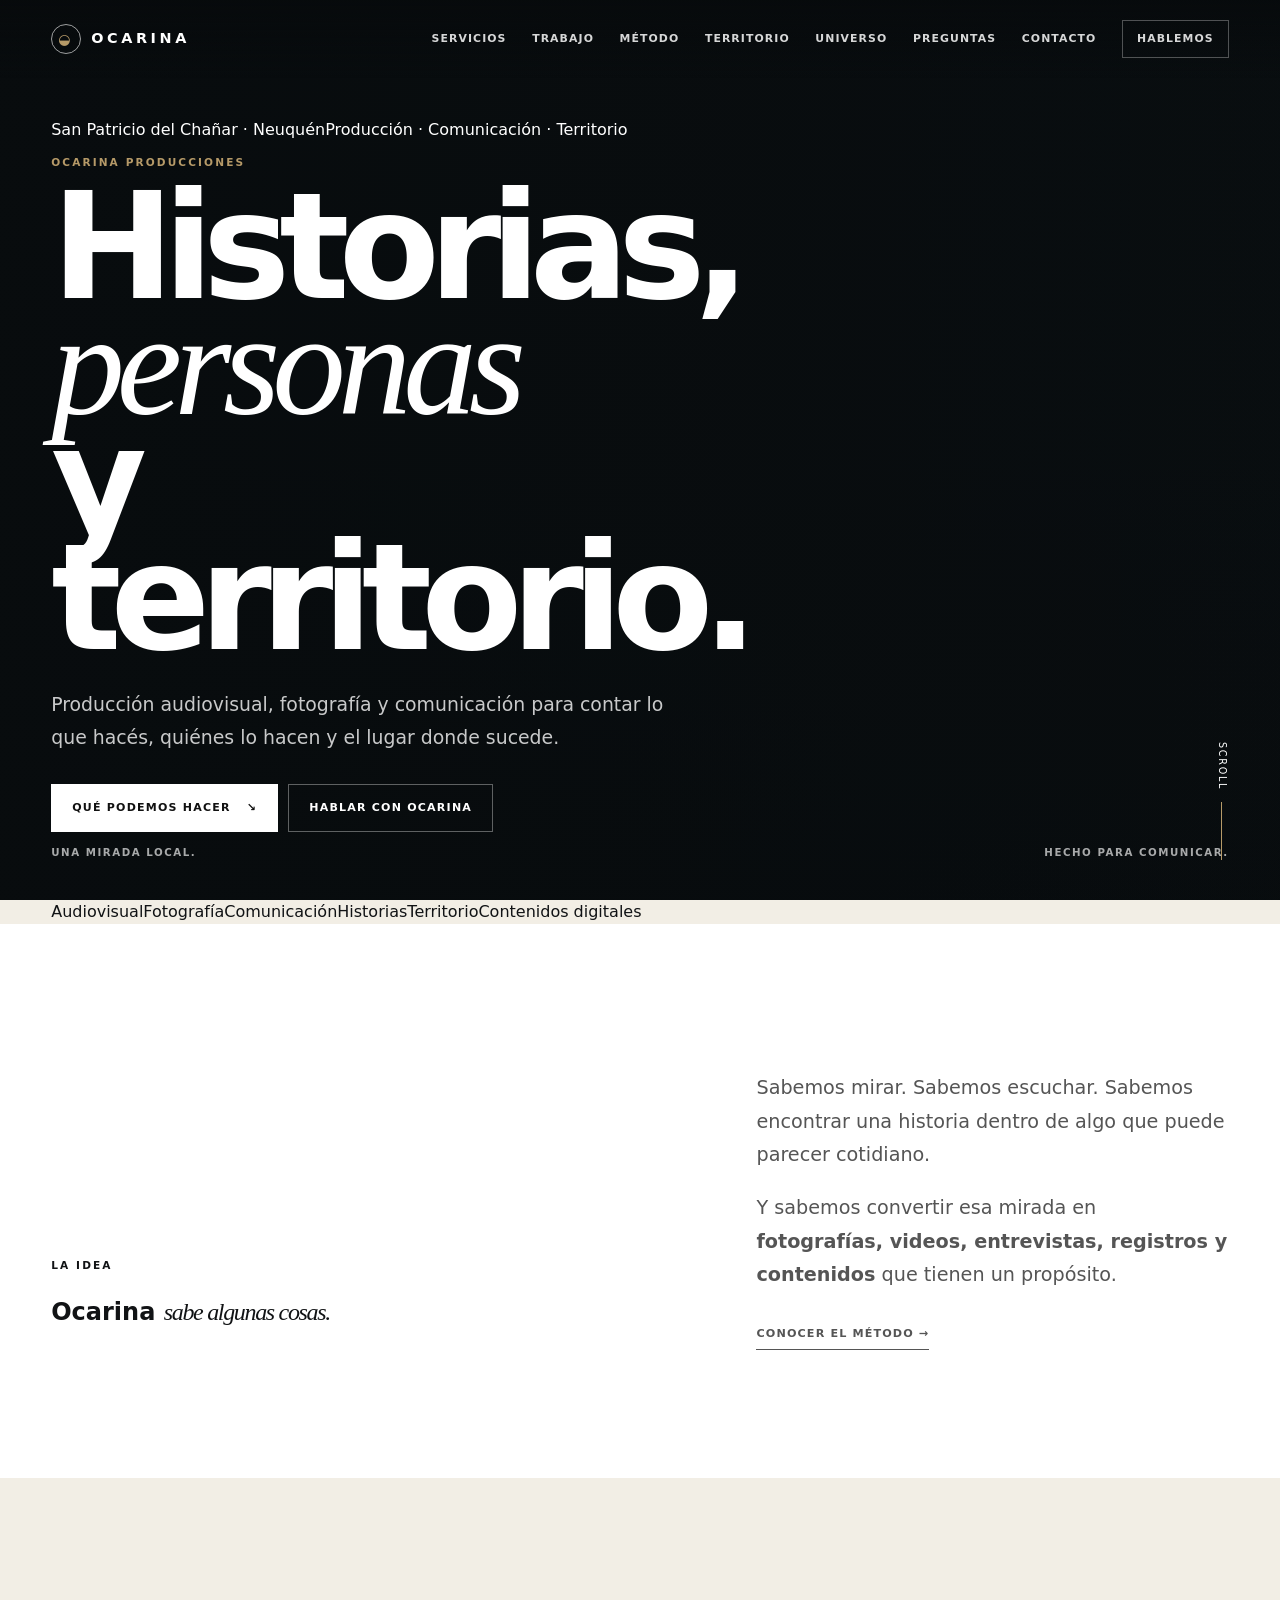
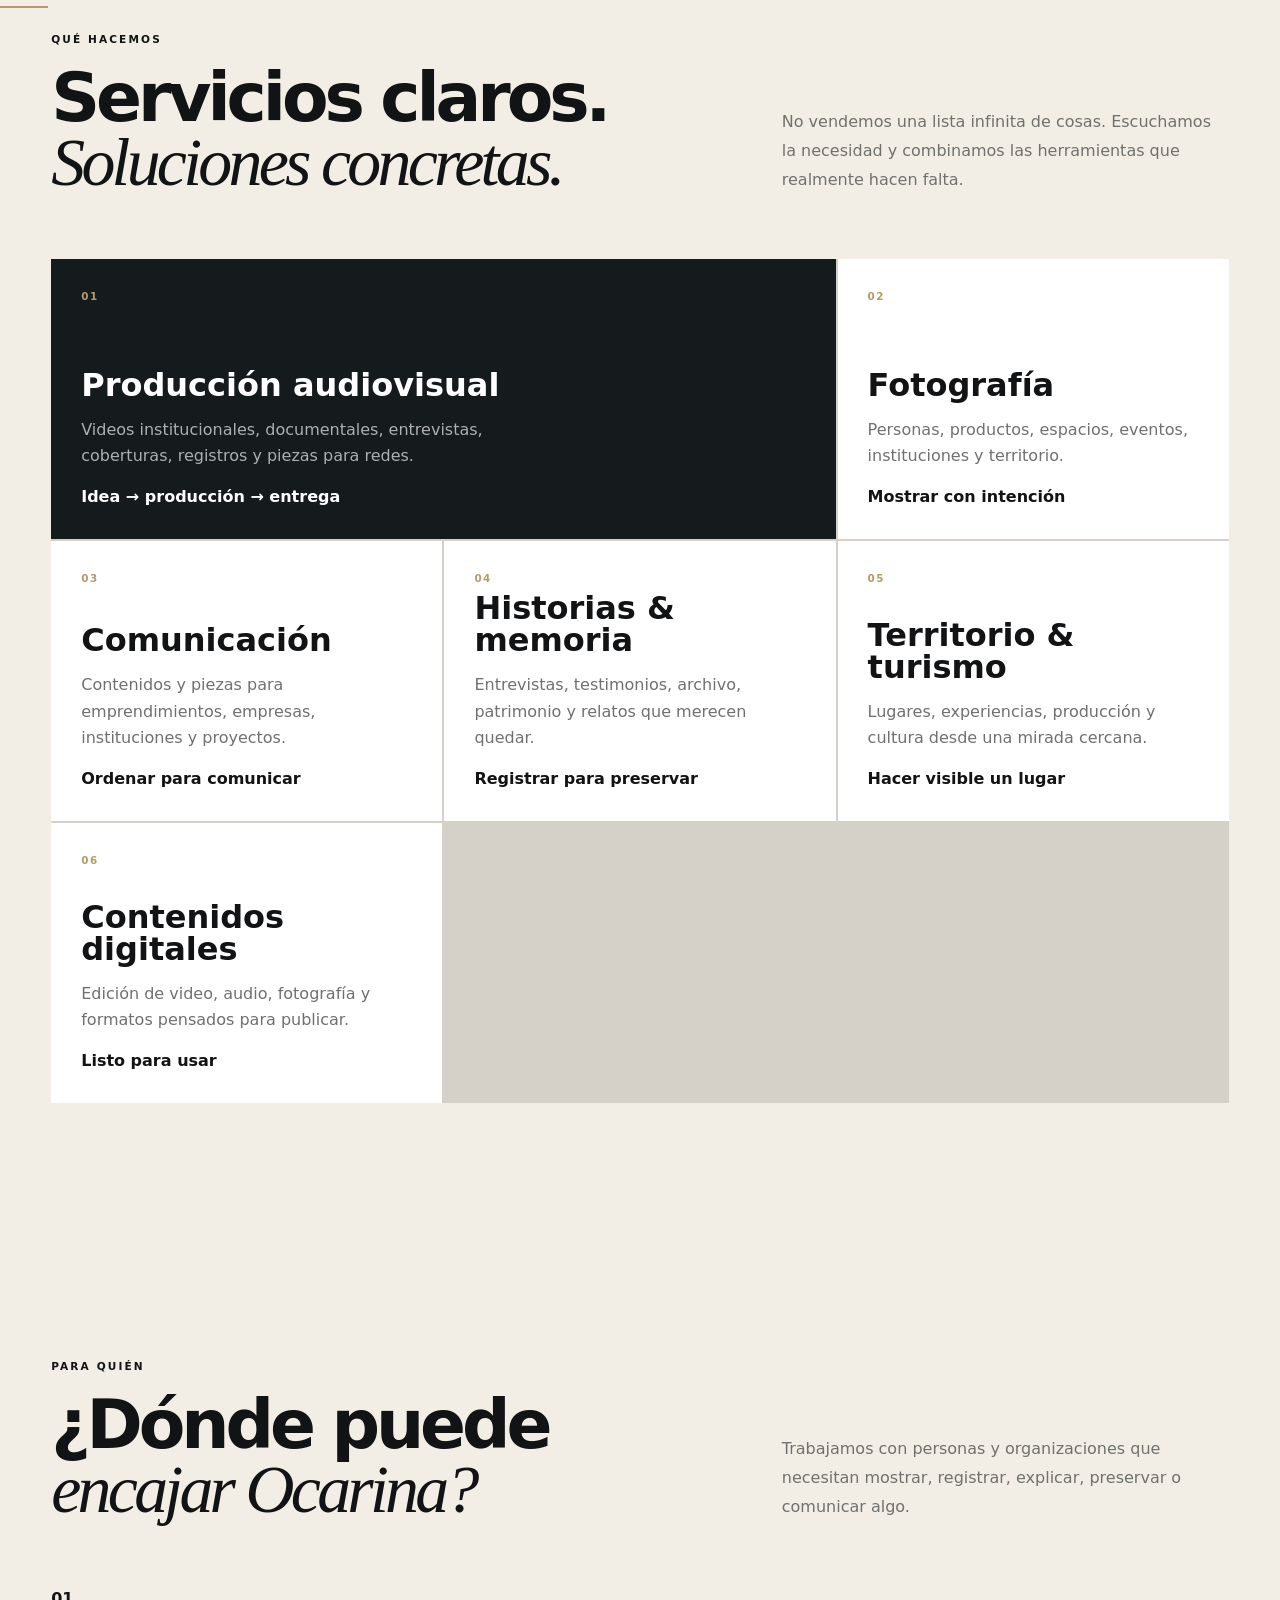
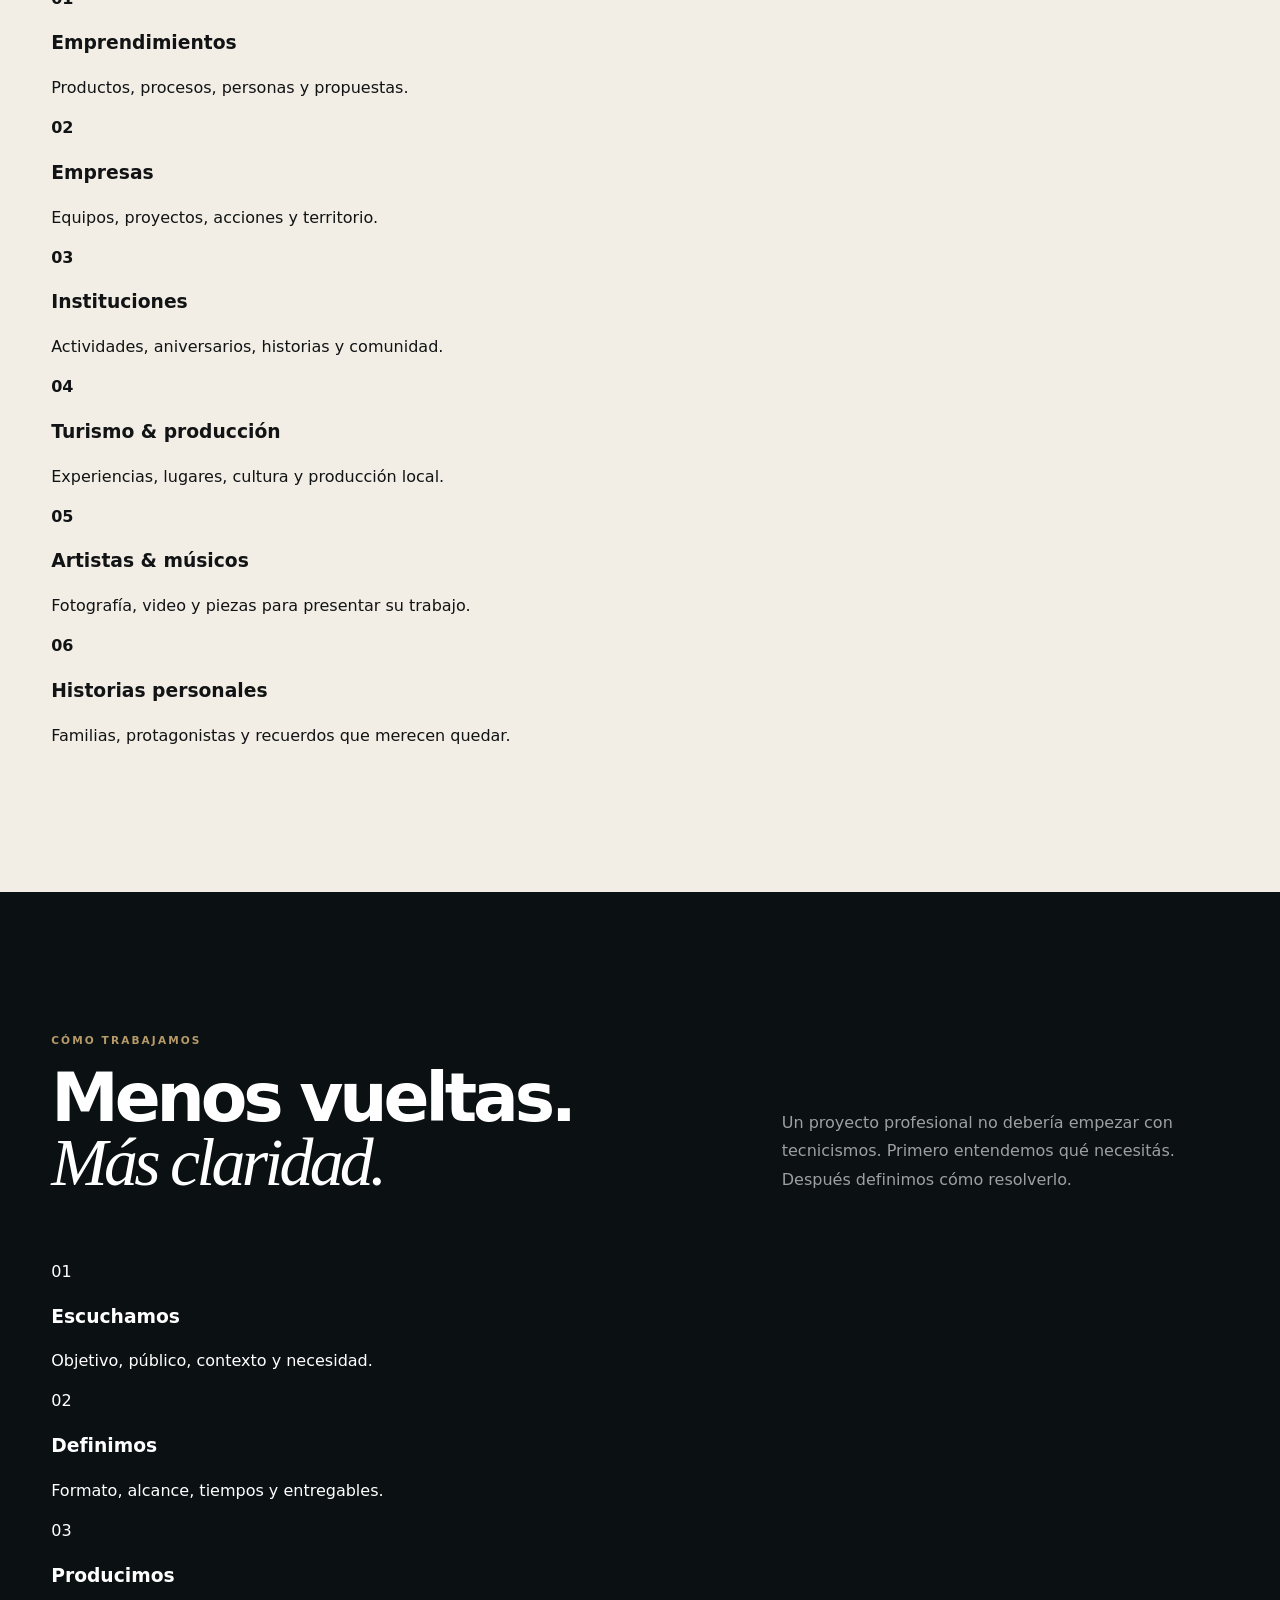
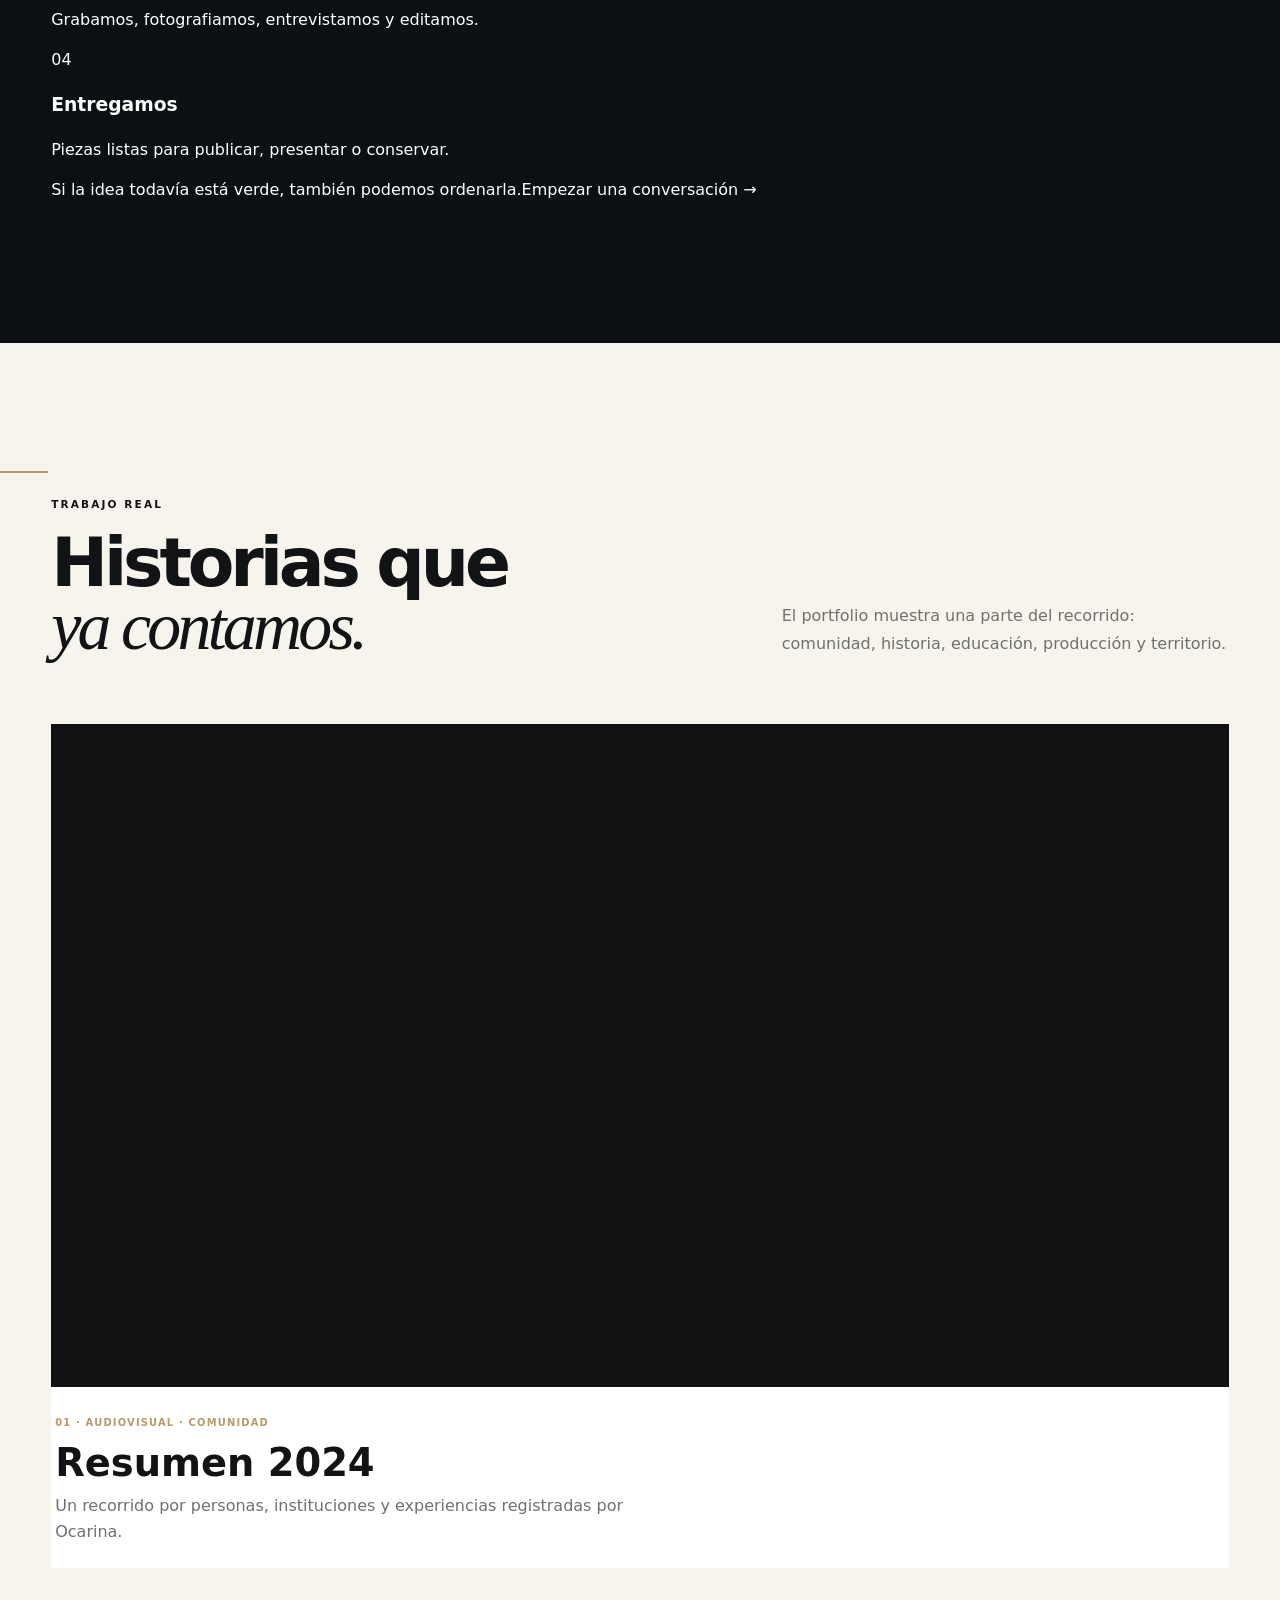
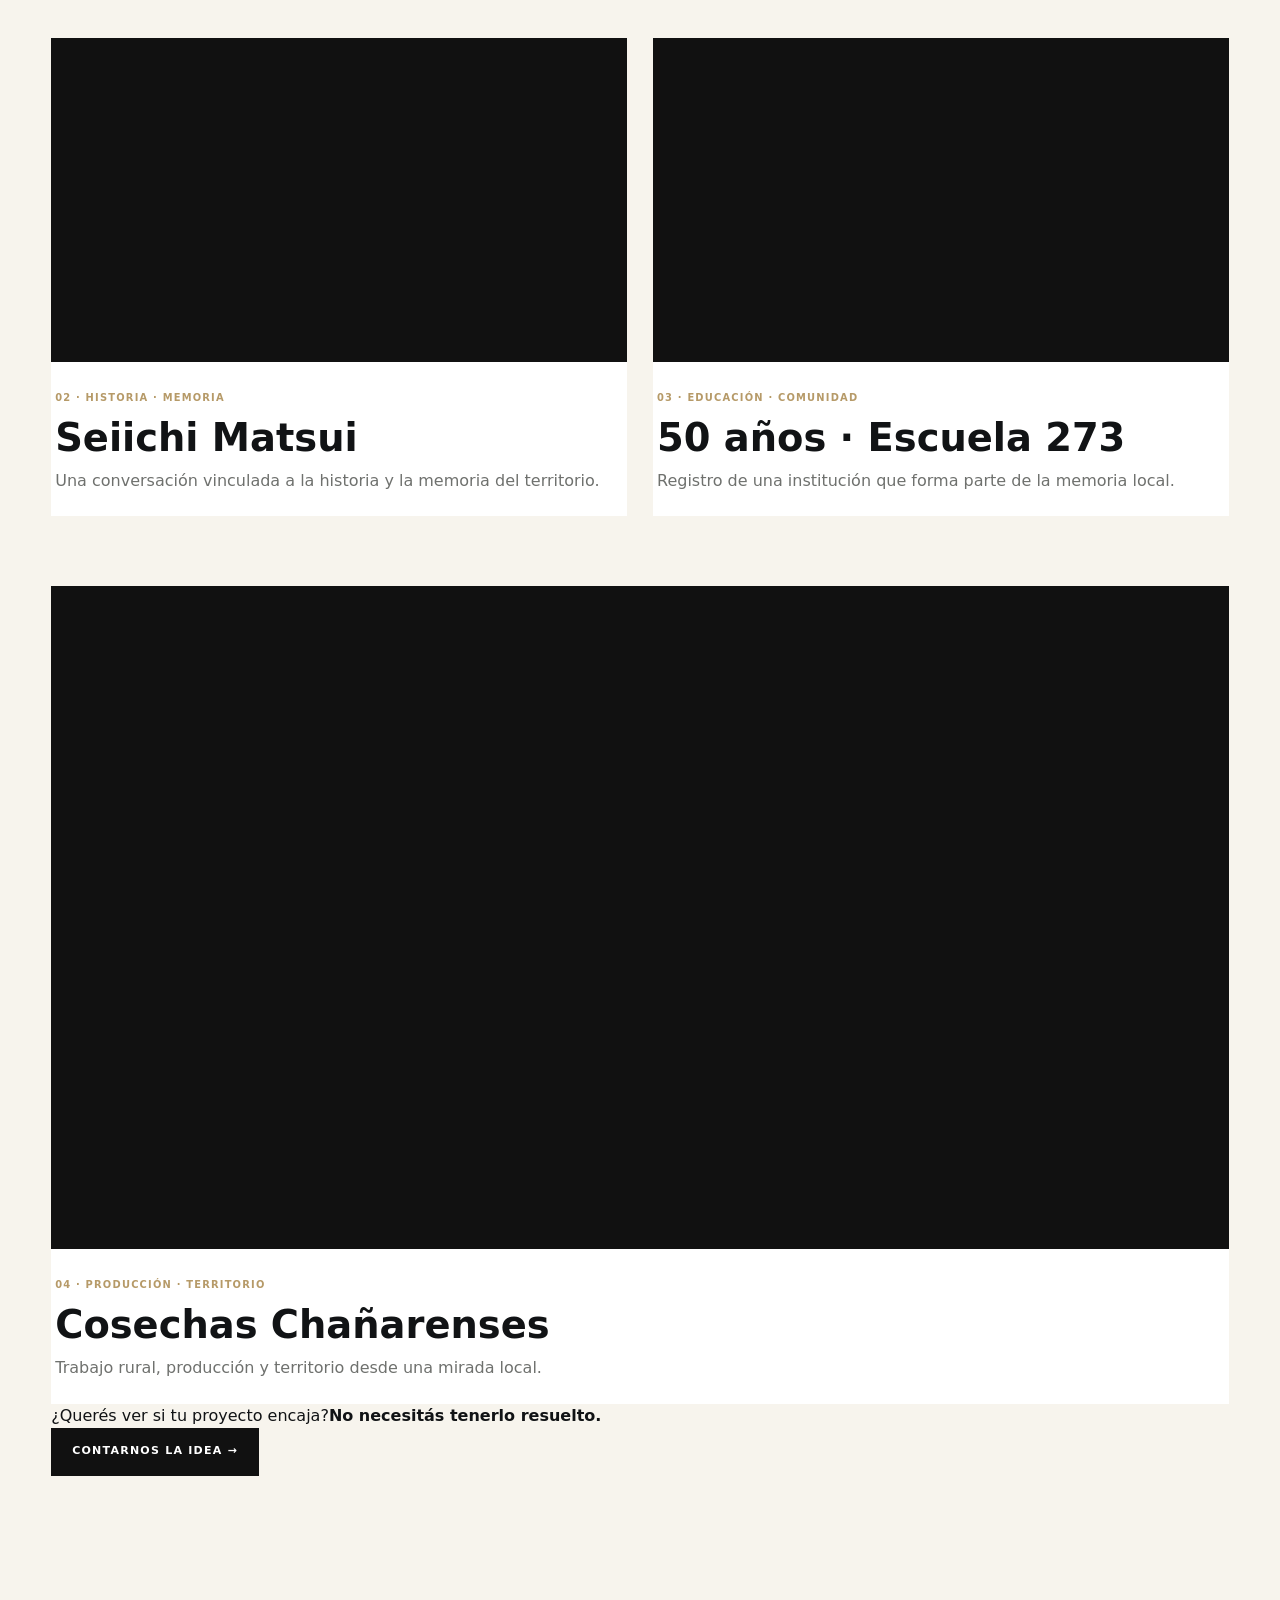
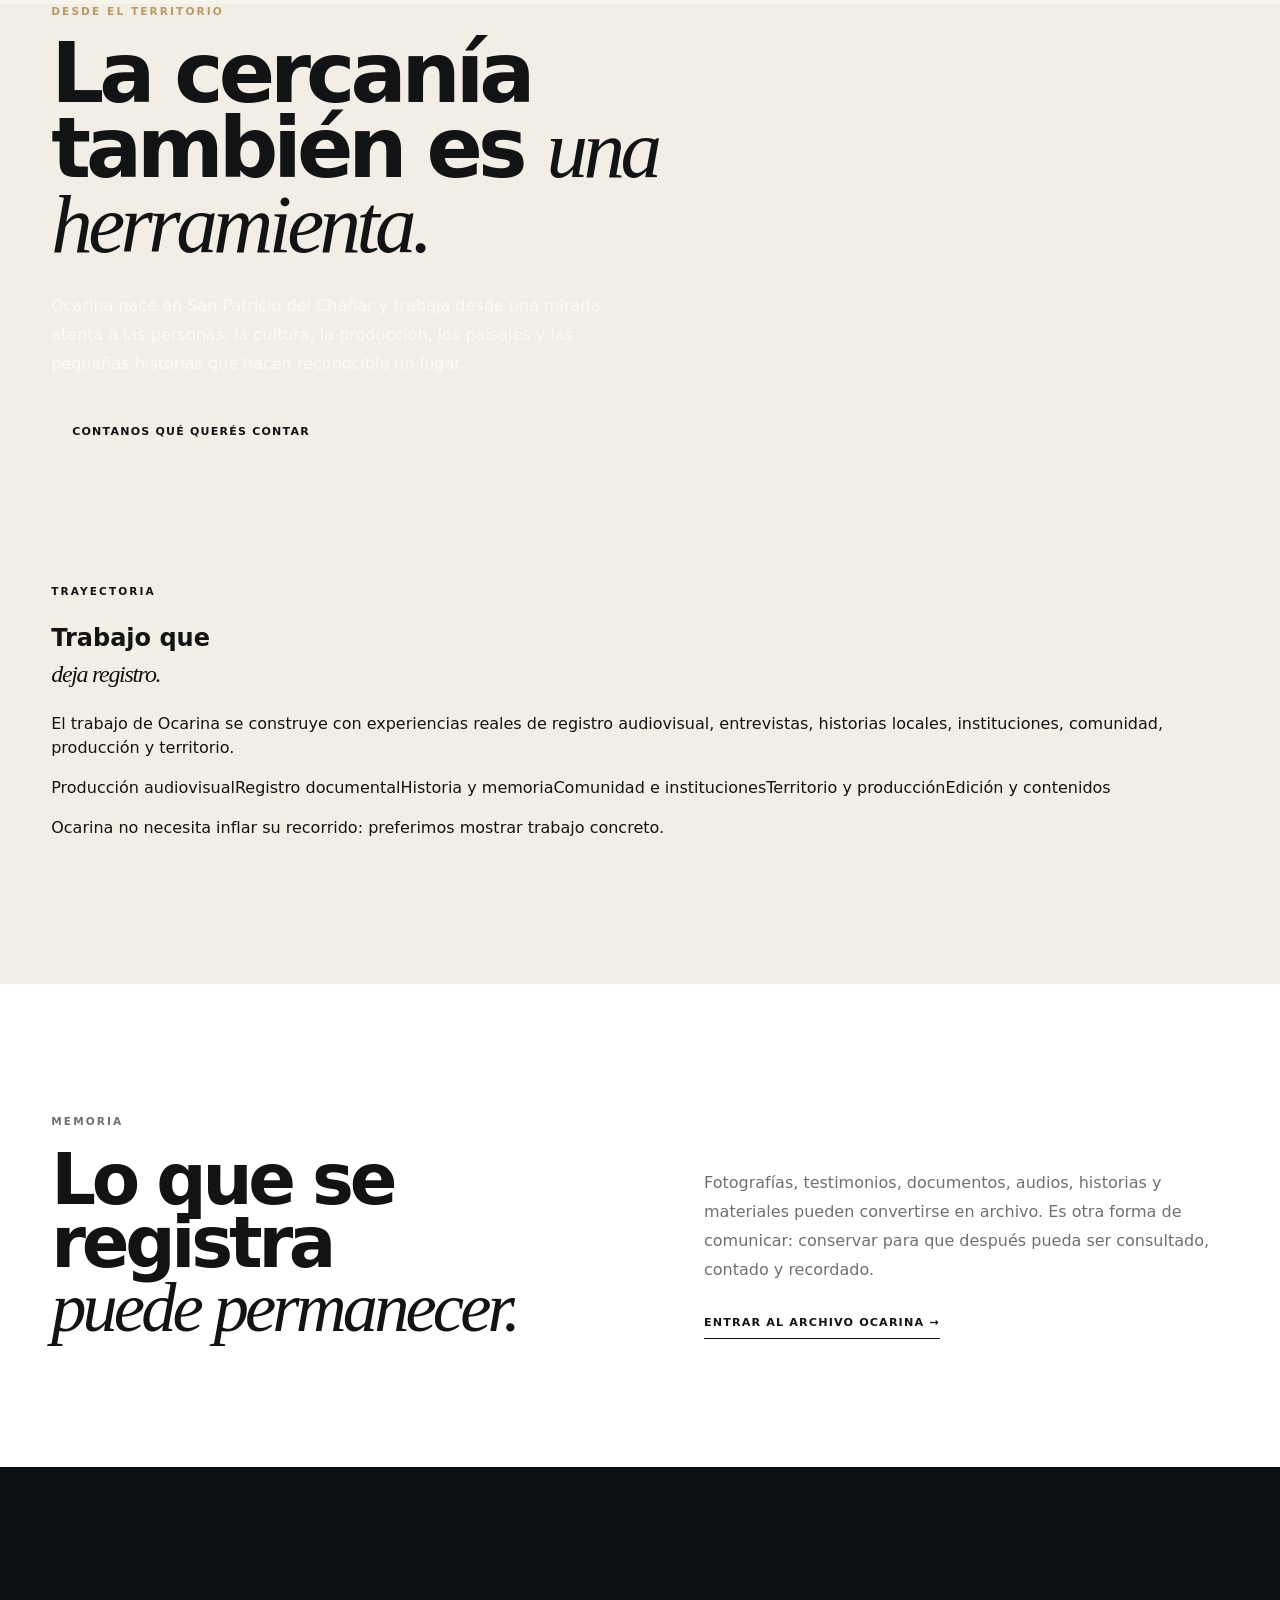
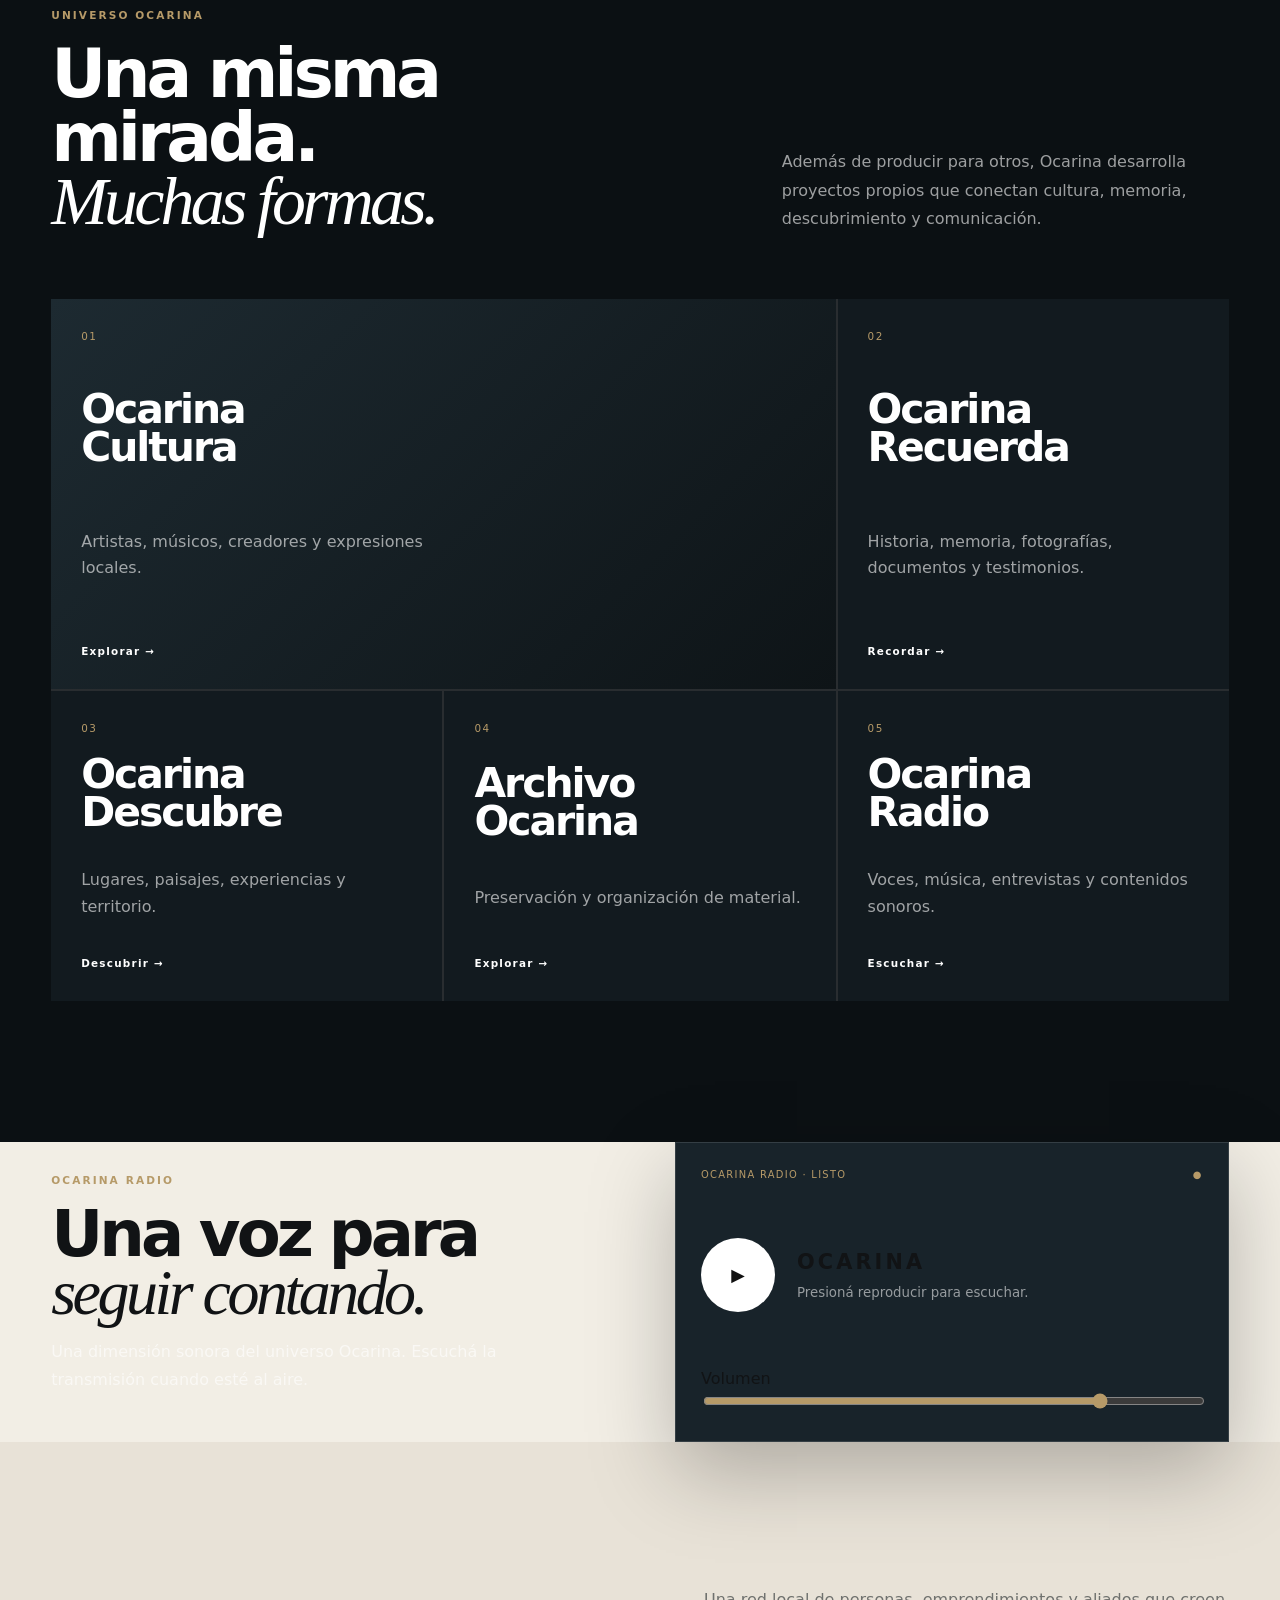
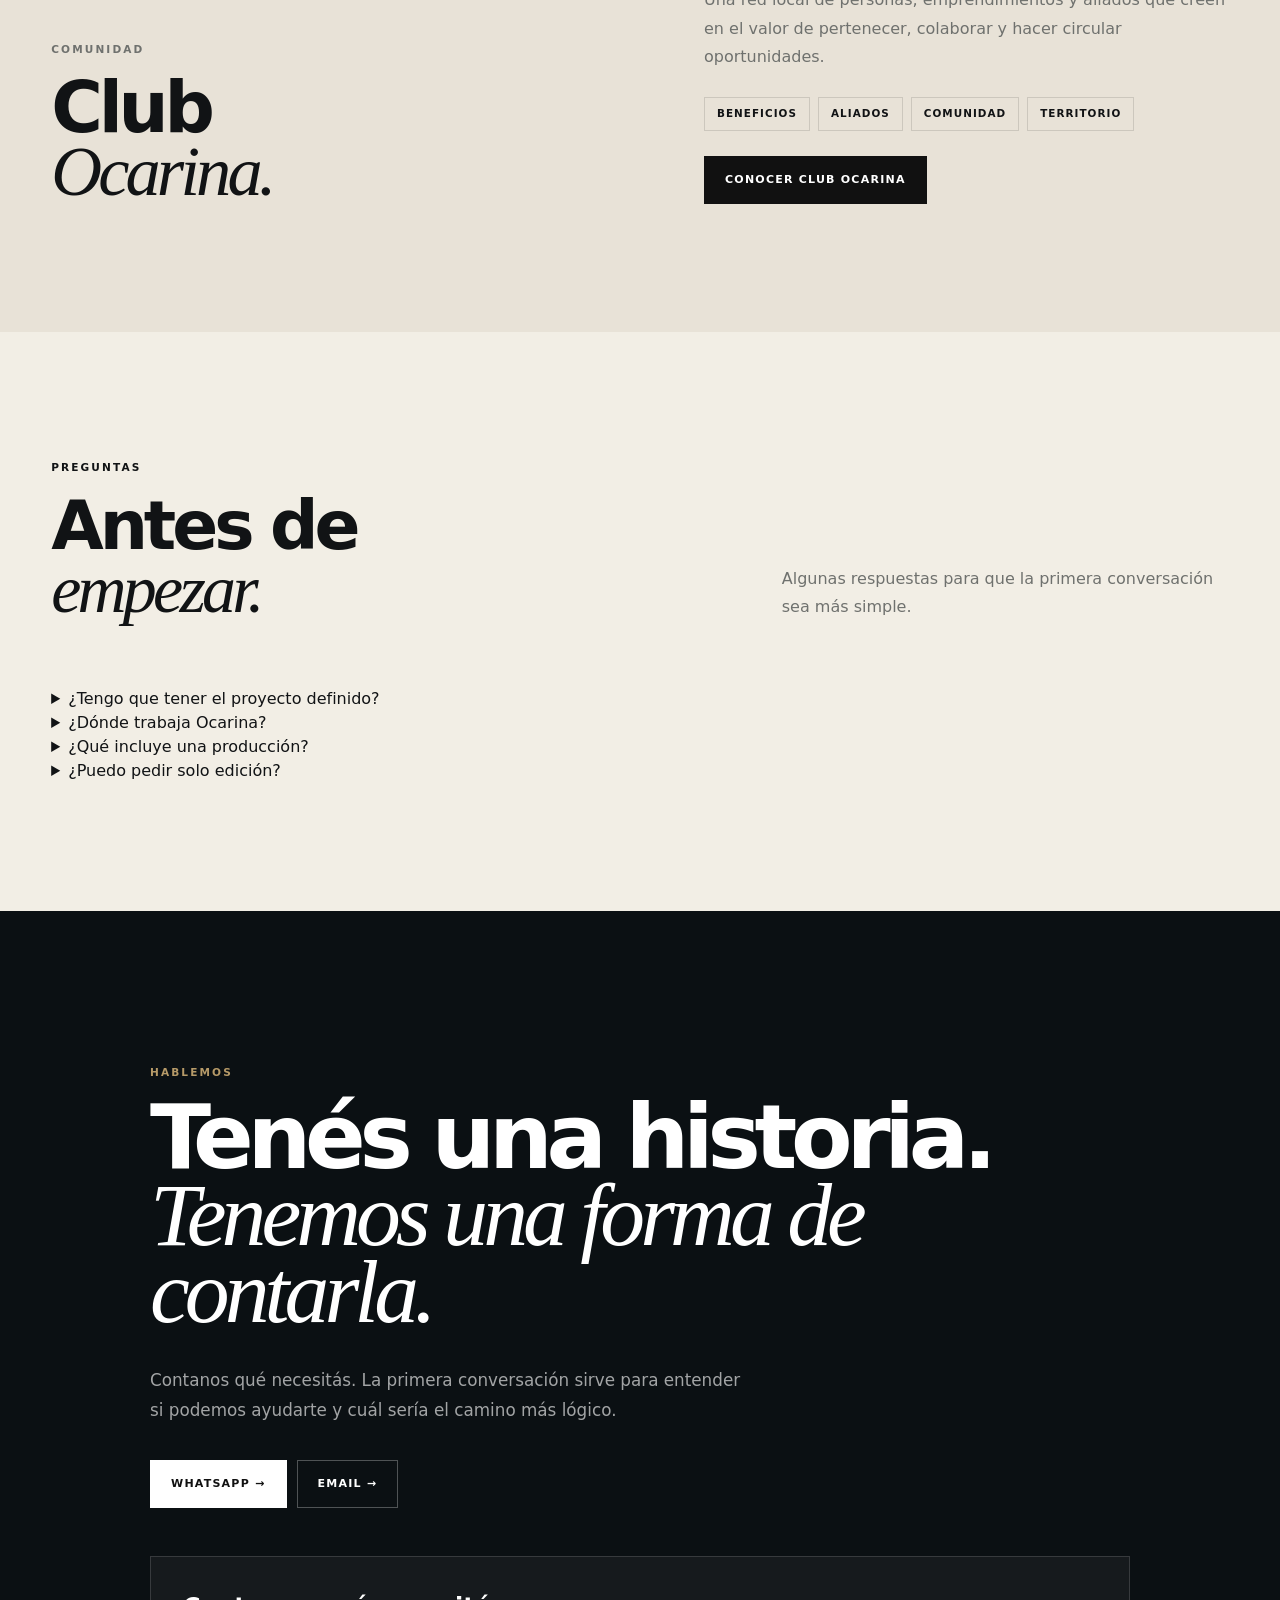
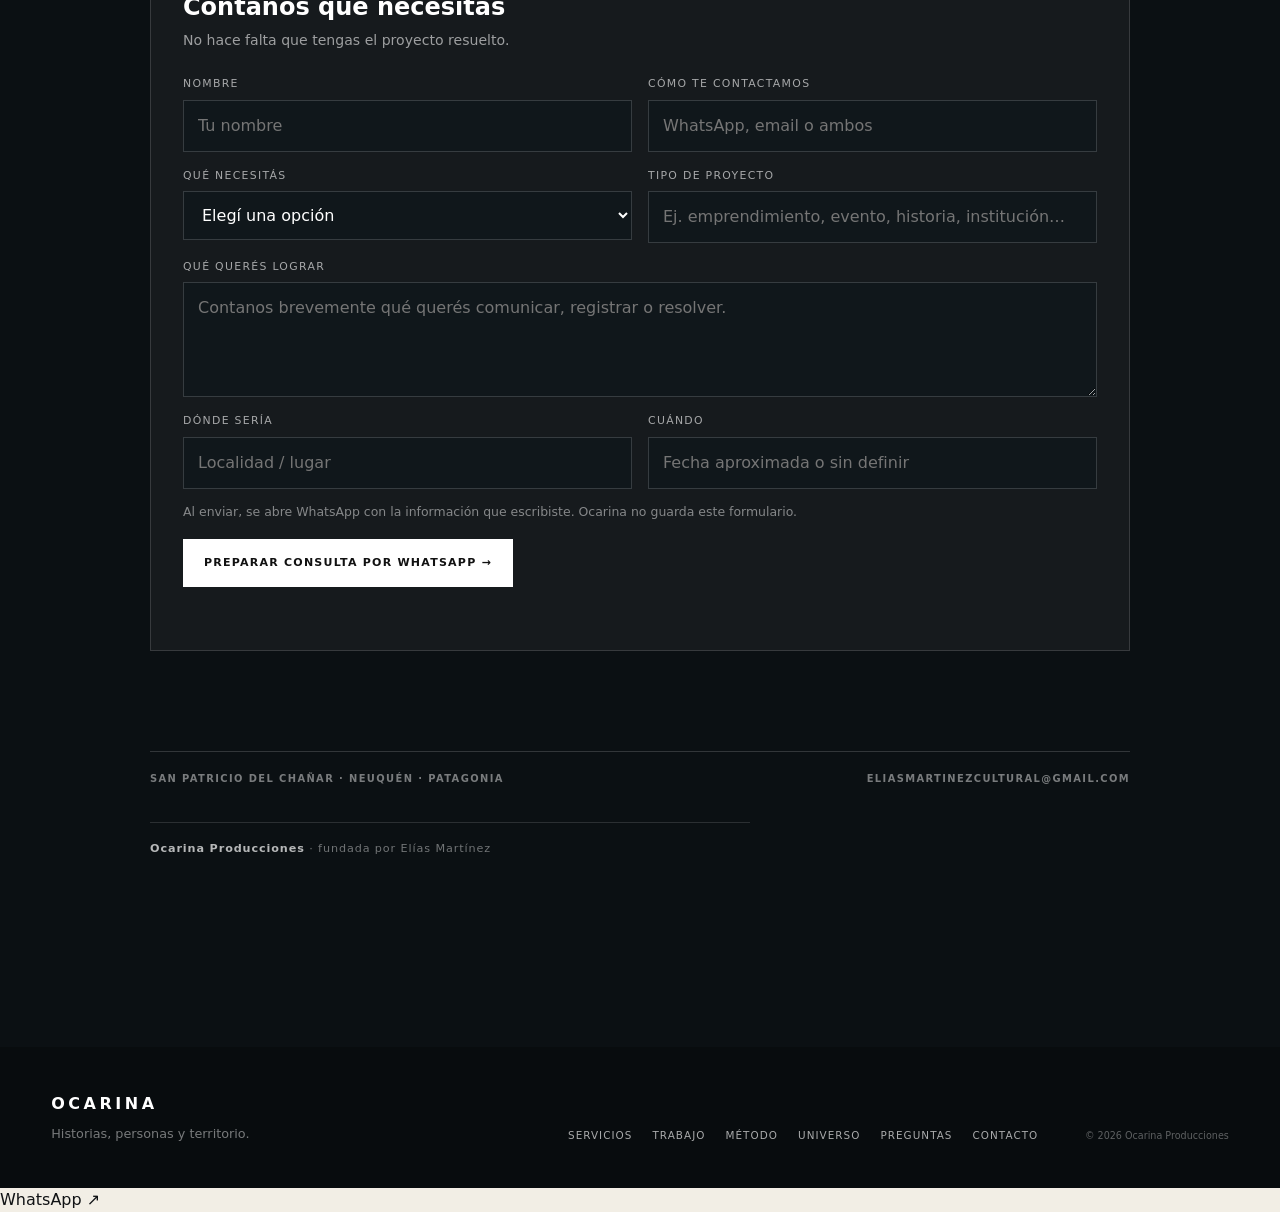
==== commit 555e8fcd: "Reingeniería completa de la arquitectura pública y conversión de Ocarina" ====
--- a/index.html
+++ b/index.html
@@ -1,60 +1,63 @@
 <!doctype html>
 <html lang="es">
 <head>
-  <meta charset="utf-8">
-  <meta name="viewport" content="width=device-width,initial-scale=1,viewport-fit=cover">
-  <meta name="theme-color" content="#0b1013">
-  <meta name="description" content="Ocarina Producciones: producción audiovisual, fotografía, comunicación, historias, cultura y territorio desde San Patricio del Chañar, Neuquén.">
-  <meta name="author" content="Ocarina Producciones · Elías Martínez">
-  <meta property="og:title" content="Ocarina Producciones | Historias, personas y territorio">
-  <meta property="og:description" content="Producción audiovisual, fotografía y comunicación con mirada territorial.">
-  <meta property="og:type" content="website">
-  <meta property="og:locale" content="es_AR">
-  <title>Ocarina Producciones | Historias, personas y territorio</title>
-  <link rel="preconnect" href="https://images.unsplash.com">
-  <link rel="stylesheet" href="style.css">
+<meta charset="utf-8">
+<meta name="viewport" content="width=device-width,initial-scale=1,viewport-fit=cover">
+<meta name="theme-color" content="#0b1013">
+<meta name="description" content="Ocarina Producciones: producción audiovisual, fotografía y comunicación desde San Patricio del Chañar, Neuquén. Historias, personas y territorio.">
+<meta name="author" content="Ocarina Producciones · Elías Martínez">
+<meta name="robots" content="index,follow">
+<meta property="og:title" content="Ocarina Producciones | Historias, personas y territorio">
+<meta property="og:description" content="Producción audiovisual, fotografía y comunicación con mirada territorial.">
+<meta property="og:type" content="website">
+<meta property="og:locale" content="es_AR">
+<title>Ocarina Producciones | Historias, personas y territorio</title>
+<link rel="canonical" href="https://eliasmartinezcultural-glitch.github.io/ocarina-producciones/">
+<link rel="preconnect" href="https://www.youtube.com">
+<link rel="stylesheet" href="style.css">
 </head>
 <body>
 <a class="skip-link" href="#contenido">Ir al contenido</a>
-<header class="site-header" id="siteHeader">
-  <div class="container nav">
-    <a class="brand" href="#inicio" aria-label="Ocarina, inicio"><span class="brand-mark">◒</span><span>OCARINA</span></a>
-    <button class="menu-toggle" id="menuToggle" aria-expanded="false" aria-controls="navLinks" aria-label="Abrir menú"><span></span><span></span><span></span></button>
-    <nav class="nav-links" id="navLinks" aria-label="Navegación principal">
-      <a href="#que-hacemos">Servicios</a><a href="#para-quien">Para quién</a><a href="#producciones">Trabajo</a><a href="#proceso">Método</a><a href="#universo">Universo</a><a href="#contacto">Contacto</a><a class="nav-cta" href="#contacto">Hablemos</a>
-    </nav>
-  </div>
-</header>
+<header class="site-header" id="siteHeader"><div class="container nav">
+<a class="brand" href="#inicio" aria-label="Ocarina, inicio"><span class="brand-mark">◒</span><span>OCARINA</span></a>
+<button class="menu-toggle" id="menuToggle" aria-expanded="false" aria-controls="navLinks" aria-label="Abrir menú"><span></span><span></span><span></span></button>
+<nav class="nav-links" id="navLinks" aria-label="Navegación principal"><a href="#servicios">Servicios</a><a href="#trabajo">Trabajo</a><a href="#metodo">Método</a><a href="#territorio">Territorio</a><a href="#universo">Universo</a><a href="#preguntas">Preguntas</a><a href="#contacto">Contacto</a><a class="nav-cta" href="#contacto">Hablemos</a></nav>
+</div></header>
 <main id="contenido">
-<section class="hero" id="inicio"><div class="hero-media" aria-hidden="true"></div><div class="hero-noise" aria-hidden="true"></div><div class="container hero-content">
-  <div class="hero-meta"><span>San Patricio del Chañar · Neuquén</span><span>Patagonia · Argentina</span></div>
-  <div class="hero-main"><p class="eyebrow accent">OCARINA PRODUCCIONES</p><h1>Historias,<br><em>personas</em><br>y territorio.</h1><p class="hero-lead">Producción audiovisual, fotografía y comunicación para contar personas, proyectos, lugares e historias con una mirada cercana.</p><div class="hero-actions"><a class="button button-primary" href="#que-hacemos">Ver servicios <span>↘</span></a><a class="button button-ghost" href="#contacto">Trabajar con Ocarina</a></div></div>
-  <div class="hero-bottom"><span>Una mirada local</span><span>Producción · Comunicación · Territorio</span></div>
-</div><a class="scroll-cue" href="#idea" aria-label="Conocer la propuesta">SCROLL <span></span></a></section>
-<section class="statement" id="idea"><div class="container statement-grid"><div><p class="eyebrow">LA IDEA</p><p class="giant">Ocarina <em>sabe algunas cosas.</em></p></div><div class="statement-copy"><p>Sabemos mirar. Sabemos escuchar. Sabemos encontrar una historia dentro de algo que puede parecer cotidiano.</p><p>Y sabemos convertir esa mirada en <strong>fotografías, videos, entrevistas, registros, campañas y contenidos digitales</strong> que sirven para comunicar.</p><a class="text-link" href="#proceso">Así trabajamos →</a></div></div></section>
-<section class="services section" id="que-hacemos"><div class="container"><div class="section-head split"><div><p class="eyebrow">QUÉ HACEMOS</p><h2>No hacemos de todo.<br><em>Agrupamos lo que sabemos hacer.</em></h2></div><p>Combinamos producción audiovisual, fotografía, comunicación y conocimiento del territorio para transformar una necesidad en una pieza concreta.</p></div><div class="service-grid">
-<article class="service-card featured"><span>01</span><div><h3>Producción audiovisual</h3><p>Videos institucionales, documentales, entrevistas, coberturas, registros y piezas para redes.</p><a href="#producciones">Ver trabajo →</a></div></article>
-<article class="service-card"><span>02</span><div><h3>Fotografía</h3><p>Personas, productos, espacios, eventos, instituciones y territorio.</p></div></article>
-<article class="service-card"><span>03</span><div><h3>Comunicación</h3><p>Contenidos y soluciones para emprendimientos, empresas, instituciones y proyectos.</p></div></article>
-<article class="service-card"><span>04</span><div><h3>Historias & memoria</h3><p>Entrevistas, testimonios, archivo, patrimonio y relatos que merecen quedar registrados.</p></div></article>
-<article class="service-card"><span>05</span><div><h3>Territorio & turismo</h3><p>Contenidos para mostrar lugares, experiencias, producción y atractivos desde una mirada cercana.</p></div></article>
-<article class="service-card"><span>06</span><div><h3>Contenidos digitales</h3><p>Edición de video, audio, fotografía y formatos pensados para comunicar mejor.</p></div></article>
+<section class="hero" id="inicio"><div class="hero-media" aria-hidden="true"></div><div class="hero-overlay" aria-hidden="true"></div><div class="container hero-content">
+<div class="hero-top"><span>San Patricio del Chañar · Neuquén</span><span>Producción · Comunicación · Territorio</span></div>
+<div class="hero-main"><p class="eyebrow accent">OCARINA PRODUCCIONES</p><h1>Historias,<br><em>personas</em><br>y territorio.</h1><p class="hero-lead">Producción audiovisual, fotografía y comunicación para contar lo que hacés, quiénes lo hacen y el lugar donde sucede.</p><div class="hero-actions"><a class="button button-primary" href="#servicios">Qué podemos hacer <span>↘</span></a><a class="button button-ghost" href="#contacto">Hablar con Ocarina</a></div></div>
+<div class="hero-bottom"><span>Una mirada local.</span><span>Hecho para comunicar.</span></div></div><a class="scroll-cue" href="#propuesta" aria-label="Conocer Ocarina">SCROLL <span></span></a></section>
+<section class="trust-strip" aria-label="Especialidades"><div class="container trust-grid"><span>Audiovisual</span><span>Fotografía</span><span>Comunicación</span><span>Historias</span><span>Territorio</span><span>Contenidos digitales</span></div></section>
+<section class="statement section" id="propuesta"><div class="container statement-grid"><div><p class="eyebrow">LA IDEA</p><h2>Ocarina <em>sabe algunas cosas.</em></h2></div><div class="statement-copy"><p>Sabemos mirar. Sabemos escuchar. Sabemos encontrar una historia dentro de algo que puede parecer cotidiano.</p><p>Y sabemos convertir esa mirada en <strong>fotografías, videos, entrevistas, registros y contenidos</strong> que tienen un propósito.</p><a class="text-link" href="#metodo">Conocer el método →</a></div></div></section>
+<section class="services section" id="servicios"><div class="container"><div class="section-head split"><div><p class="eyebrow">QUÉ HACEMOS</p><h2>Servicios claros.<br><em>Soluciones concretas.</em></h2></div><p>No vendemos una lista infinita de cosas. Escuchamos la necesidad y combinamos las herramientas que realmente hacen falta.</p></div><div class="service-grid">
+<article class="service-card featured"><span>01</span><div><h3>Producción audiovisual</h3><p>Videos institucionales, documentales, entrevistas, coberturas, registros y piezas para redes.</p><b>Idea → producción → entrega</b></div></article>
+<article class="service-card"><span>02</span><div><h3>Fotografía</h3><p>Personas, productos, espacios, eventos, instituciones y territorio.</p><b>Mostrar con intención</b></div></article>
+<article class="service-card"><span>03</span><div><h3>Comunicación</h3><p>Contenidos y piezas para emprendimientos, empresas, instituciones y proyectos.</p><b>Ordenar para comunicar</b></div></article>
+<article class="service-card"><span>04</span><div><h3>Historias & memoria</h3><p>Entrevistas, testimonios, archivo, patrimonio y relatos que merecen quedar.</p><b>Registrar para preservar</b></div></article>
+<article class="service-card"><span>05</span><div><h3>Territorio & turismo</h3><p>Lugares, experiencias, producción y cultura desde una mirada cercana.</p><b>Hacer visible un lugar</b></div></article>
+<article class="service-card"><span>06</span><div><h3>Contenidos digitales</h3><p>Edición de video, audio, fotografía y formatos pensados para publicar.</p><b>Listo para usar</b></div></article>
 </div></div></section>
-<section class="audiences section" id="para-quien"><div class="container"><div class="section-head split"><div><p class="eyebrow">PARA QUIÉN</p><h2>Si tenés algo<br><em>que contar,</em> empezamos ahí.</h2></div><p>No trabajamos para un solo tipo de cliente. Adaptamos el formato al objetivo, al contexto y a los recursos de cada proyecto.</p></div><div class="audience-grid"><article><b>01</b><h3>Emprendimientos</h3><p>Mostrar productos, personas, procesos y propuestas.</p></article><article><b>02</b><h3>Empresas</h3><p>Comunicar proyectos, equipos, territorio y acciones.</p></article><article><b>03</b><h3>Instituciones</h3><p>Registrar actividades, aniversarios, historias y comunidad.</p></article><article><b>04</b><h3>Turismo & producción</h3><p>Convertir lugares y experiencias en contenidos.</p></article><article><b>05</b><h3>Artistas & músicos</h3><p>Fotografía, video y piezas para presentar su trabajo.</p></article><article><b>06</b><h3>Historias personales</h3><p>Familias, protagonistas y recuerdos que merecen quedar.</p></article></div></div></section>
-<section class="process dark-band" id="proceso"><div class="container"><div class="section-head light split"><div><p class="eyebrow accent">CÓMO TRABAJAMOS</p><h2>De una idea<br><em>a algo que existe.</em></h2></div><p>El proceso es simple. Primero entendemos. Después definimos qué hace falta. Producimos y entregamos una pieza usable.</p></div><div class="process-grid"><article><span>01</span><h3>Escuchamos</h3><p>Entendemos qué querés comunicar y para quién.</p></article><article><span>02</span><h3>Diseñamos</h3><p>Definimos formato, alcance, tiempos y entregables.</p></article><article><span>03</span><h3>Producimos</h3><p>Grabamos, fotografiamos, entrevistamos, editamos y resolvemos.</p></article><article><span>04</span><h3>Entregamos</h3><p>Recibís piezas listas para publicar, presentar o conservar.</p></article></div></div></section>
-<section class="productions section" id="producciones"><div class="container"><div class="section-head split"><div><p class="eyebrow">TRABAJO REAL</p><h2>Algunas historias<br><em>que ya contamos.</em></h2></div><p>El portfolio no busca mostrar cantidad. Busca mostrar criterio, sensibilidad y capacidad de resolver.</p></div><div class="work-grid">
-<article class="work-card work-wide"><div class="video"><iframe src="https://www.youtube.com/embed/ruDP0Ur2wZ0" title="Resumen 2024 de Ocarina Producciones" loading="lazy" allowfullscreen></iframe></div><div class="work-info"><span>01 · Audiovisual · Comunidad</span><h3>Resumen 2024</h3><p>Un recorrido por producciones, personas y experiencias registradas por Ocarina.</p></div></article>
-<article class="work-card"><div class="video"><iframe src="https://www.youtube.com/embed/G8rbbeZMMVk" title="Seiichi Matsui, historia y memoria" loading="lazy" allowfullscreen></iframe></div><div class="work-info"><span>02 · Historia · Entrevista</span><h3>Seiichi Matsui</h3><p>Una conversación ligada a la historia y la memoria del territorio.</p></div></article>
+<section class="fit section" id="para-quien"><div class="container"><div class="section-head split"><div><p class="eyebrow">PARA QUIÉN</p><h2>¿Dónde puede<br><em>encajar Ocarina?</em></h2></div><p>Trabajamos con personas y organizaciones que necesitan mostrar, registrar, explicar, preservar o comunicar algo.</p></div><div class="fit-grid">
+<article><strong>01</strong><h3>Emprendimientos</h3><p>Productos, procesos, personas y propuestas.</p></article><article><strong>02</strong><h3>Empresas</h3><p>Equipos, proyectos, acciones y territorio.</p></article><article><strong>03</strong><h3>Instituciones</h3><p>Actividades, aniversarios, historias y comunidad.</p></article><article><strong>04</strong><h3>Turismo & producción</h3><p>Experiencias, lugares, cultura y producción local.</p></article><article><strong>05</strong><h3>Artistas & músicos</h3><p>Fotografía, video y piezas para presentar su trabajo.</p></article><article><strong>06</strong><h3>Historias personales</h3><p>Familias, protagonistas y recuerdos que merecen quedar.</p></article>
+</div></div></section>
+<section class="dark-band method" id="metodo"><div class="container"><div class="section-head light split"><div><p class="eyebrow accent">CÓMO TRABAJAMOS</p><h2>Menos vueltas.<br><em>Más claridad.</em></h2></div><p>Un proyecto profesional no debería empezar con tecnicismos. Primero entendemos qué necesitás. Después definimos cómo resolverlo.</p></div><div class="method-grid"><article><span>01</span><h3>Escuchamos</h3><p>Objetivo, público, contexto y necesidad.</p></article><article><span>02</span><h3>Definimos</h3><p>Formato, alcance, tiempos y entregables.</p></article><article><span>03</span><h3>Producimos</h3><p>Grabamos, fotografiamos, entrevistamos y editamos.</p></article><article><span>04</span><h3>Entregamos</h3><p>Piezas listas para publicar, presentar o conservar.</p></article></div><div class="method-note"><span>Si la idea todavía está verde, también podemos ordenarla.</span><a href="#contacto">Empezar una conversación →</a></div></div></section>
+<section class="productions section" id="trabajo"><div class="container"><div class="section-head split"><div><p class="eyebrow">TRABAJO REAL</p><h2>Historias que<br><em>ya contamos.</em></h2></div><p>El portfolio muestra una parte del recorrido: comunidad, historia, educación, producción y territorio.</p></div><div class="work-grid">
+<article class="work-card work-wide"><div class="video"><iframe src="https://www.youtube.com/embed/ruDP0Ur2wZ0" title="Resumen 2024 de Ocarina Producciones" loading="lazy" allowfullscreen></iframe></div><div class="work-info"><span>01 · Audiovisual · Comunidad</span><h3>Resumen 2024</h3><p>Un recorrido por personas, instituciones y experiencias registradas por Ocarina.</p></div></article>
+<article class="work-card"><div class="video"><iframe src="https://www.youtube.com/embed/G8rbbeZMMVk" title="Seiichi Matsui, historia y memoria" loading="lazy" allowfullscreen></iframe></div><div class="work-info"><span>02 · Historia · Memoria</span><h3>Seiichi Matsui</h3><p>Una conversación vinculada a la historia y la memoria del territorio.</p></div></article>
 <article class="work-card"><div class="video"><iframe src="https://www.youtube.com/embed/xY9ppN2HM-s" title="50 años Escuela Primaria 273" loading="lazy" allowfullscreen></iframe></div><div class="work-info"><span>03 · Educación · Comunidad</span><h3>50 años · Escuela 273</h3><p>Registro de una institución que forma parte de la memoria local.</p></div></article>
 <article class="work-card work-wide"><div class="video"><iframe src="https://www.youtube.com/embed/hnZ0HWZPlOw" title="Cosechas Chañarenses" loading="lazy" allowfullscreen></iframe></div><div class="work-info"><span>04 · Producción · Territorio</span><h3>Cosechas Chañarenses</h3><p>Trabajo rural, producción y territorio desde una mirada local.</p></div></article>
-</div><div class="mid-cta"><span>¿Tenés un proyecto parecido?</span><a class="button button-dark" href="#contacto">Contanos la idea →</a></div></div></section>
-<section class="territory-section"><div class="territory-image" aria-hidden="true"></div><div class="container territory-inner"><p class="eyebrow accent">DESDE EL TERRITORIO</p><h2>Conocer un lugar<br>también es <em>aprender a mirarlo.</em></h2><p>Trabajamos cerca de las personas y de los lugares que contamos. Esa cercanía es parte de nuestro método.</p><a class="button button-light" href="#contacto">Contanos qué querés contar</a></div></section>
-<section class="archive section" id="archivo"><div class="container archive-grid"><div><p class="eyebrow">MEMORIA</p><h2>Lo que se registra<br><em>puede permanecer.</em></h2></div><div><p>Ocarina también construye archivo: fotografías, testimonios, documentos, audios, historias y materiales que ayudan a entender un territorio.</p><a class="text-link" href="archivos/">Entrar al archivo →</a></div></div></section>
+</div><div class="portfolio-cta"><div><span>¿Querés ver si tu proyecto encaja?</span><strong>No necesitás tenerlo resuelto.</strong></div><a class="button button-dark" href="#contacto">Contarnos la idea →</a></div></div></section>
+<section class="territory" id="territorio"><div class="territory-image" aria-hidden="true"></div><div class="territory-overlay" aria-hidden="true"></div><div class="container territory-inner"><p class="eyebrow accent">DESDE EL TERRITORIO</p><h2>La cercanía<br>también es <em>una herramienta.</em></h2><p>Ocarina nace en San Patricio del Chañar y trabaja desde una mirada atenta a las personas, la cultura, la producción, los paisajes y las pequeñas historias que hacen reconocible un lugar.</p><a class="button button-light" href="#contacto">Contanos qué querés contar</a></div></section>
+<section class="credentials section"><div class="container credentials-grid"><div><p class="eyebrow">TRAYECTORIA</p><h2>Trabajo que<br><em>deja registro.</em></h2></div><div class="credentials-copy"><p>El trabajo de Ocarina se construye con experiencias reales de registro audiovisual, entrevistas, historias locales, instituciones, comunidad, producción y territorio.</p><div class="credential-list"><span>Producción audiovisual</span><span>Registro documental</span><span>Historia y memoria</span><span>Comunidad e instituciones</span><span>Territorio y producción</span><span>Edición y contenidos</span></div><p class="micro-note">Ocarina no necesita inflar su recorrido: preferimos mostrar trabajo concreto.</p></div></div></section>
+<section class="archive section" id="archivo"><div class="container archive-grid"><div><p class="eyebrow">MEMORIA</p><h2>Lo que se registra<br><em>puede permanecer.</em></h2></div><div><p>Fotografías, testimonios, documentos, audios, historias y materiales pueden convertirse en archivo. Es otra forma de comunicar: conservar para que después pueda ser consultado, contado y recordado.</p><a class="text-link" href="archivos/">Entrar al Archivo Ocarina →</a></div></div></section>
 <section class="dark-band universe" id="universo"><div class="container"><div class="section-head light split"><div><p class="eyebrow accent">UNIVERSO OCARINA</p><h2>Una misma mirada.<br><em>Muchas formas.</em></h2></div><p>Además de producir para otros, Ocarina desarrolla proyectos propios que conectan cultura, memoria, descubrimiento y comunicación.</p></div><div class="universe-grid"><a class="universe-card large" href="cultura/"><span>01</span><h3>Ocarina<br>Cultura</h3><p>Artistas, músicos, creadores y expresiones locales.</p><b>Explorar →</b></a><a class="universe-card" href="recuerda/"><span>02</span><h3>Ocarina<br>Recuerda</h3><p>Historia, memoria, fotografías, documentos y testimonios.</p><b>Recordar →</b></a><a class="universe-card" href="descubre/"><span>03</span><h3>Ocarina<br>Descubre</h3><p>Lugares, paisajes, experiencias y territorio.</p><b>Descubrir →</b></a><a class="universe-card" href="archivos/"><span>04</span><h3>Archivo<br>Ocarina</h3><p>Preservación y organización de material.</p><b>Explorar →</b></a><a class="universe-card" href="#radio"><span>05</span><h3>Ocarina<br>Radio</h3><p>Voces, música, entrevistas y contenidos sonoros.</p><b>Escuchar →</b></a></div></div></section>
-<section class="radio-section" id="radio"><div class="container radio-grid"><div><p class="eyebrow accent">OCARINA RADIO</p><h2>Una voz para<br><em>seguir contando.</em></h2><p>Una dimensión sonora del universo Ocarina. Escuchá la transmisión cuando esté al aire.</p></div><div class="radio-player"><div class="radio-top"><span id="radioStatus">OCARINA RADIO · LISTO</span><span>●</span></div><div class="radio-center"><button id="radioPlay" class="play-button" aria-label="Reproducir Ocarina Radio">▶</button><div><strong>OCARINA</strong><small id="radioMessage">Presioná reproducir para escuchar.</small></div></div><input id="radioVolume" type="range" min="0" max="1" step="0.05" value="0.8" aria-label="Volumen de radio"></div></div></section>
+<section class="radio" id="radio"><div class="container radio-grid"><div><p class="eyebrow accent">OCARINA RADIO</p><h2>Una voz para<br><em>seguir contando.</em></h2><p>Una dimensión sonora del universo Ocarina. Escuchá la transmisión cuando esté al aire.</p></div><div class="radio-player"><div class="radio-top"><span id="radioStatus">OCARINA RADIO · LISTO</span><span>●</span></div><div class="radio-center"><button id="radioPlay" class="play-button" aria-label="Reproducir Ocarina Radio">▶</button><div><strong>OCARINA</strong><small id="radioMessage">Presioná reproducir para escuchar.</small></div></div><label class="sr-only" for="radioVolume">Volumen</label><input id="radioVolume" type="range" min="0" max="1" step="0.05" value="0.8"></div></div></section>
 <section class="club section" id="club"><div class="container club-grid"><div><p class="eyebrow">COMUNIDAD</p><h2>Club<br><em>Ocarina.</em></h2></div><div><p>Una red local de personas, emprendimientos y aliados que creen en el valor de pertenecer, colaborar y hacer circular oportunidades.</p><div class="club-points"><span>Beneficios</span><span>Aliados</span><span>Comunidad</span><span>Territorio</span></div><a class="button button-dark" href="#contacto">Conocer Club Ocarina</a></div></div></section>
-<section class="contact" id="contacto"><div class="container contact-inner"><p class="eyebrow accent">HABLEMOS</p><h2>Tenés una historia.<br><em>Tenemos una forma de contarla.</em></h2><p>Contanos qué necesitás. No hace falta llegar con el proyecto resuelto: podemos ordenar la idea, definir el formato y avanzar.</p><div class="contact-actions"><a class="button button-primary" href="https://wa.me/542996728355" target="_blank" rel="noopener">WhatsApp →</a><a class="button button-ghost light-border" href="mailto:eliasmartinezcultural@gmail.com">Email →</a></div><div class="contact-meta"><span>San Patricio del Chañar · Neuquén</span><span>Ocarina Producciones</span></div></div></section>
+<section class="faq section" id="preguntas"><div class="container"><div class="section-head split"><div><p class="eyebrow">PREGUNTAS</p><h2>Antes de<br><em>empezar.</em></h2></div><p>Algunas respuestas para que la primera conversación sea más simple.</p></div><div class="faq-list"><details><summary>¿Tengo que tener el proyecto definido?</summary><p>No. Podemos partir de una necesidad, una idea o un objetivo y ordenar juntos qué formato tiene sentido.</p></details><details><summary>¿Dónde trabaja Ocarina?</summary><p>La base está en San Patricio del Chañar, Neuquén. El alcance se conversa según el proyecto, sus tiempos y necesidades.</p></details><details><summary>¿Qué incluye una producción?</summary><p>Depende del objetivo. Primero definimos alcance, piezas, tiempos y entregables; después armamos la propuesta correspondiente.</p></details><details><summary>¿Puedo pedir solo edición?</summary><p>Sí. Ocarina también trabaja con edición de video, audio, fotografía y contenidos digitales cuando el material ya existe.</p></details></div></div></section>
+<section class="contact" id="contacto"><div class="container contact-inner"><p class="eyebrow accent">HABLEMOS</p><h2>Tenés una historia.<br><em>Tenemos una forma de contarla.</em></h2><p>Contanos qué necesitás. La primera conversación sirve para entender si podemos ayudarte y cuál sería el camino más lógico.</p><div class="contact-actions"><a class="button button-primary" href="https://wa.me/542996728355" target="_blank" rel="noopener">WhatsApp →</a><a class="button button-ghost light-border" href="mailto:eliasmartinezcultural@gmail.com">Email →</a></div><div class="contact-meta"><span>San Patricio del Chañar · Neuquén · Patagonia</span><span>eliasmartinezcultural@gmail.com</span></div><p class="founder-note"><strong>Ocarina Producciones</strong> · fundada por Elías Martínez</p></div></section>
 </main>
-<footer class="footer"><div class="container footer-inner"><div><strong>OCARINA</strong><p>Historias, personas y territorio.</p></div><div class="footer-links"><a href="#inicio">Inicio</a><a href="#que-hacemos">Servicios</a><a href="#producciones">Portfolio</a><a href="#universo">Universo</a><a href="#contacto">Contacto</a></div><small>© <span id="year"></span> Ocarina Producciones · Elías Martínez</small></div></footer>
-<audio id="radioAudio" preload="none"></audio><script src="script.js"></script>
-</body></html>+<footer class="footer"><div class="container footer-inner"><div><strong>OCARINA</strong><p>Historias, personas y territorio.</p></div><nav class="footer-links" aria-label="Enlaces del pie"><a href="#servicios">Servicios</a><a href="#trabajo">Trabajo</a><a href="#metodo">Método</a><a href="#universo">Universo</a><a href="#preguntas">Preguntas</a><a href="#contacto">Contacto</a></nav><small>© <span id="year"></span> Ocarina Producciones</small></div></footer>
+<a class="floating-contact" href="https://wa.me/542996728355" target="_blank" rel="noopener" aria-label="Contactar a Ocarina por WhatsApp">WhatsApp <span>↗</span></a>
+<audio id="radioAudio" crossorigin="anonymous"></audio><script src="script.js" defer></script>
+</body></html>
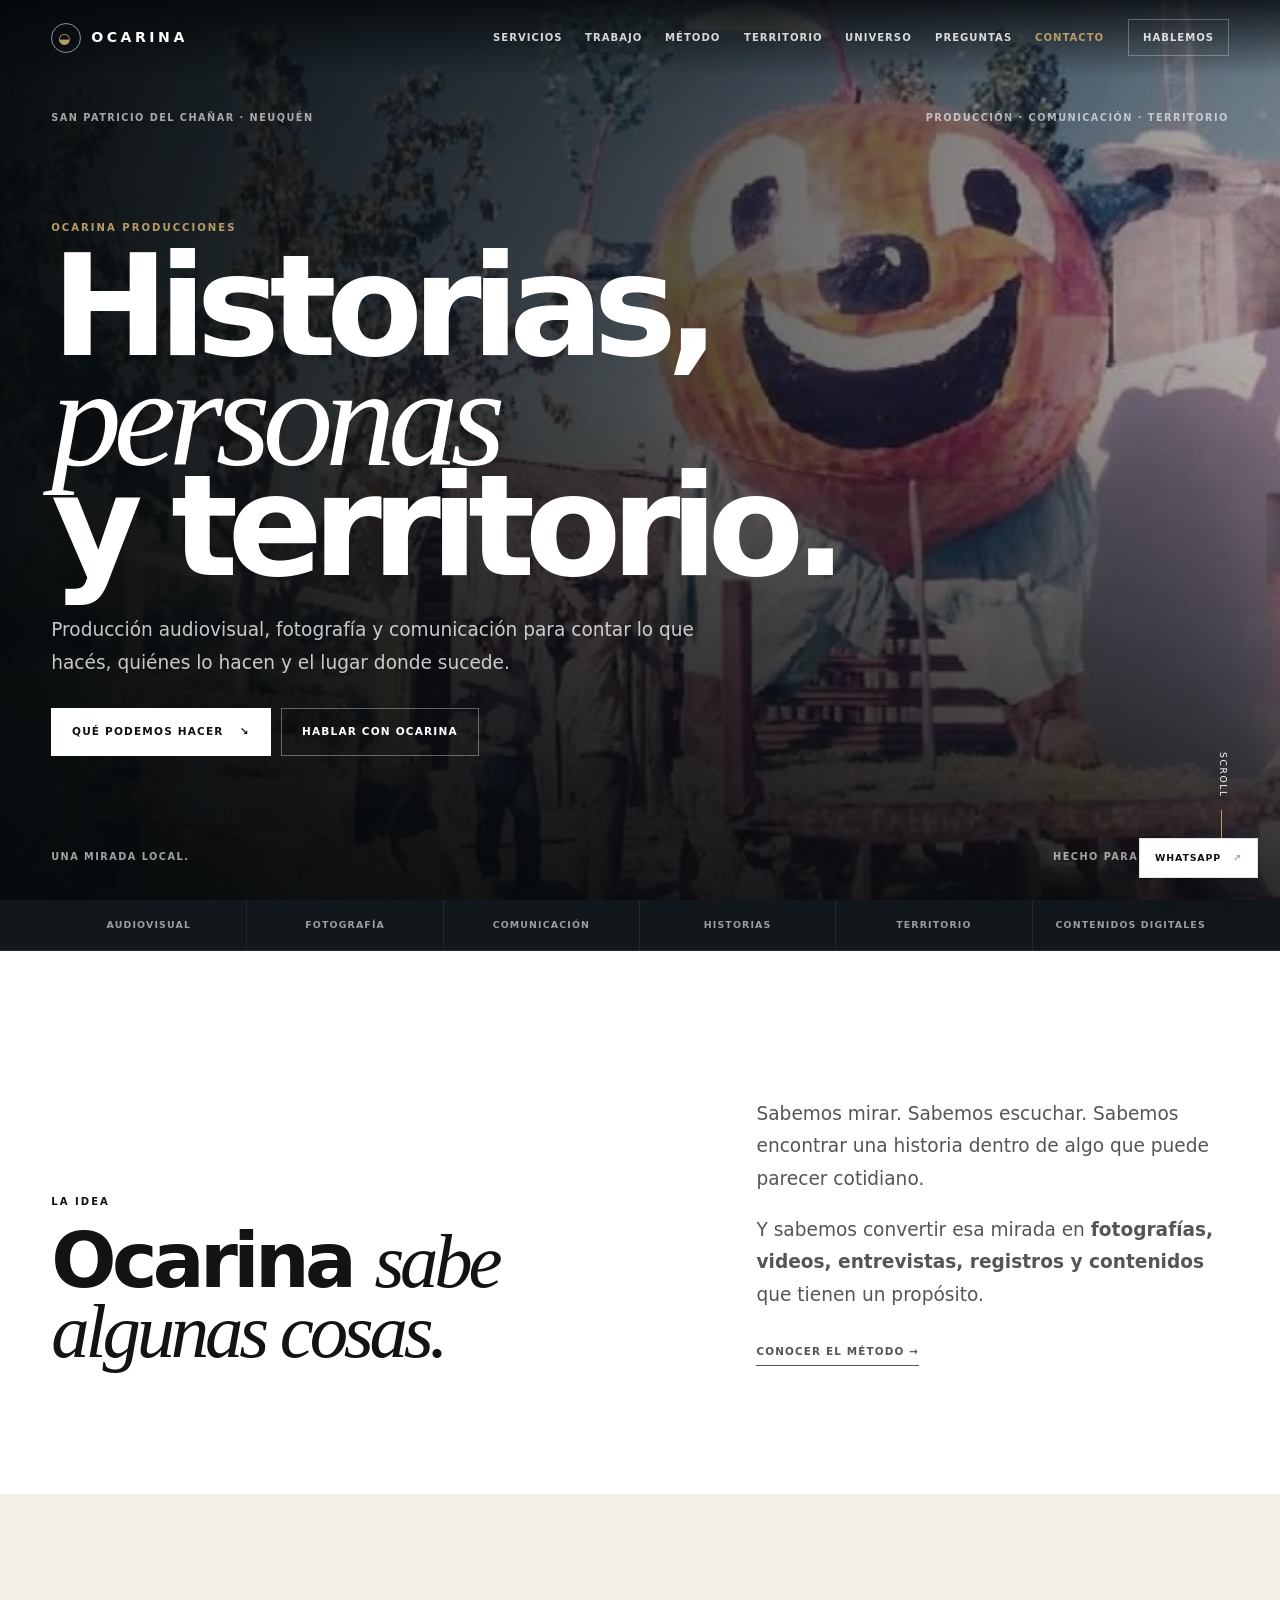
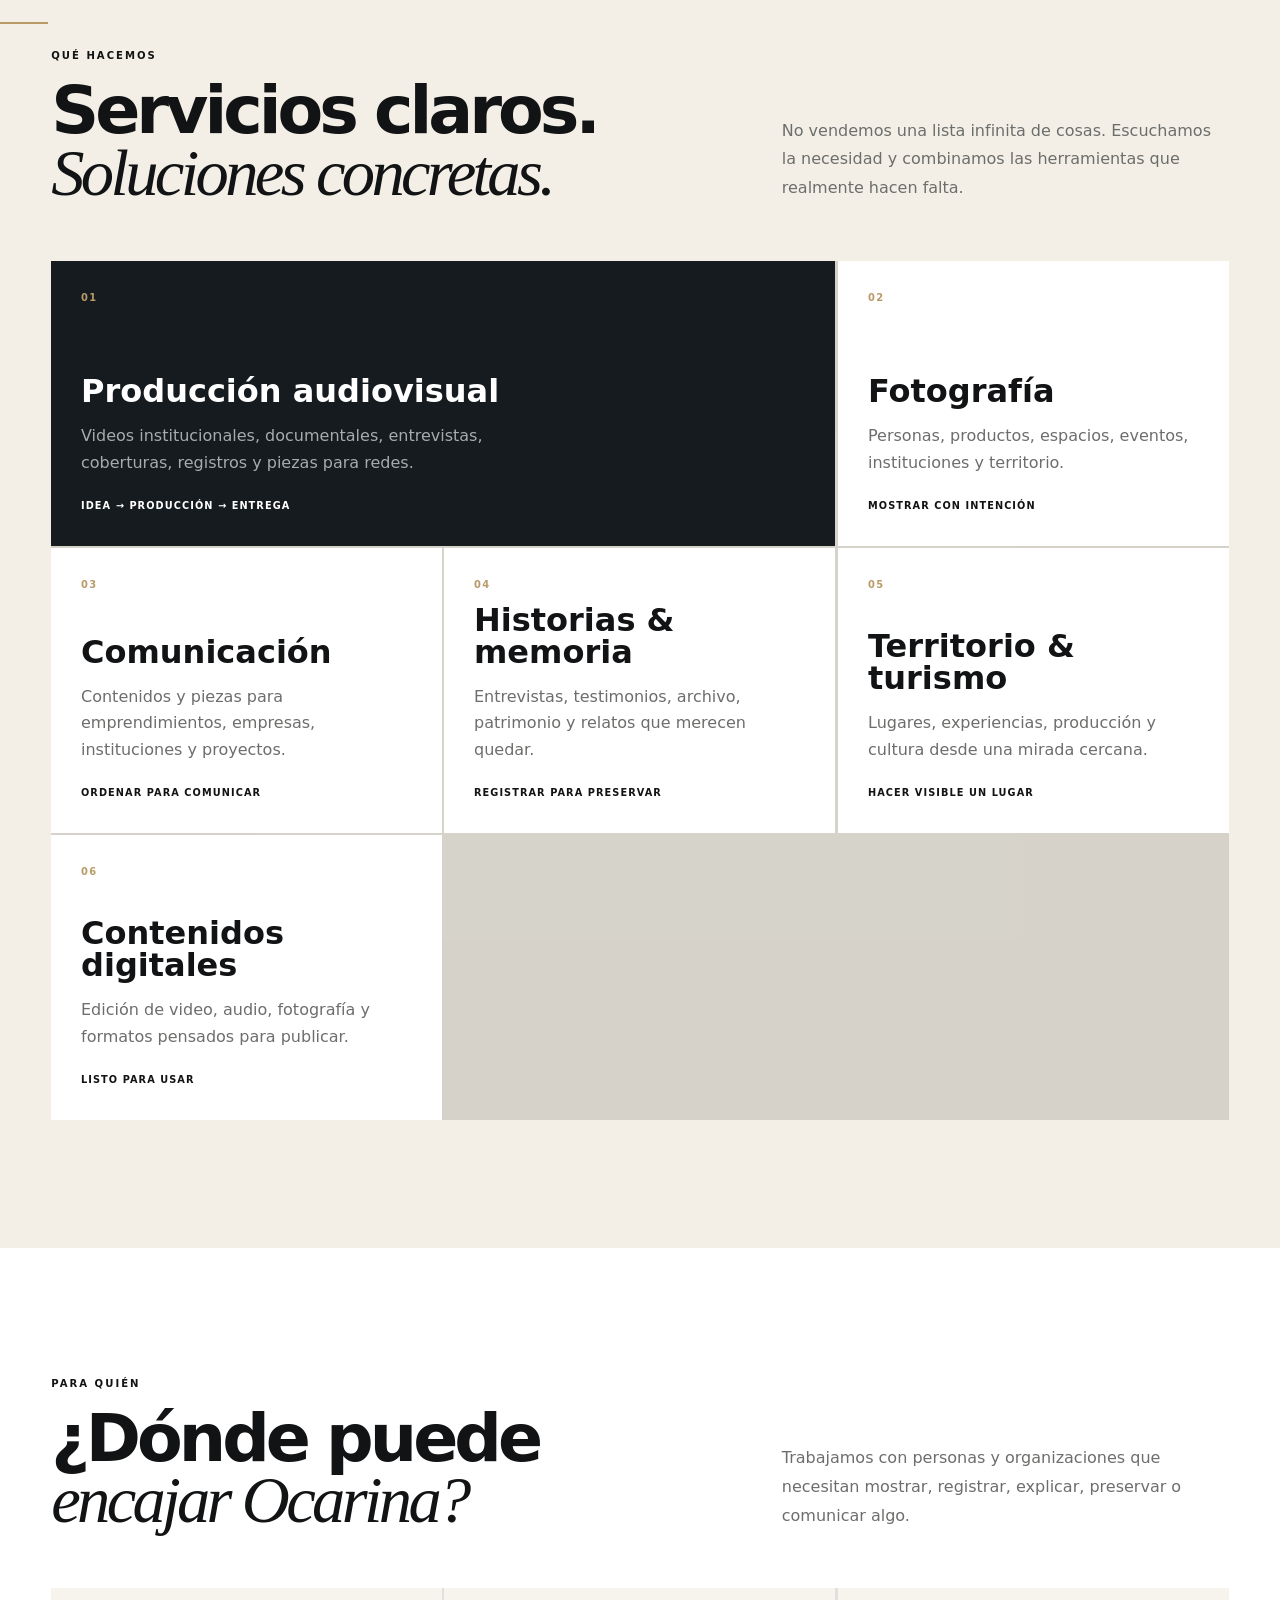
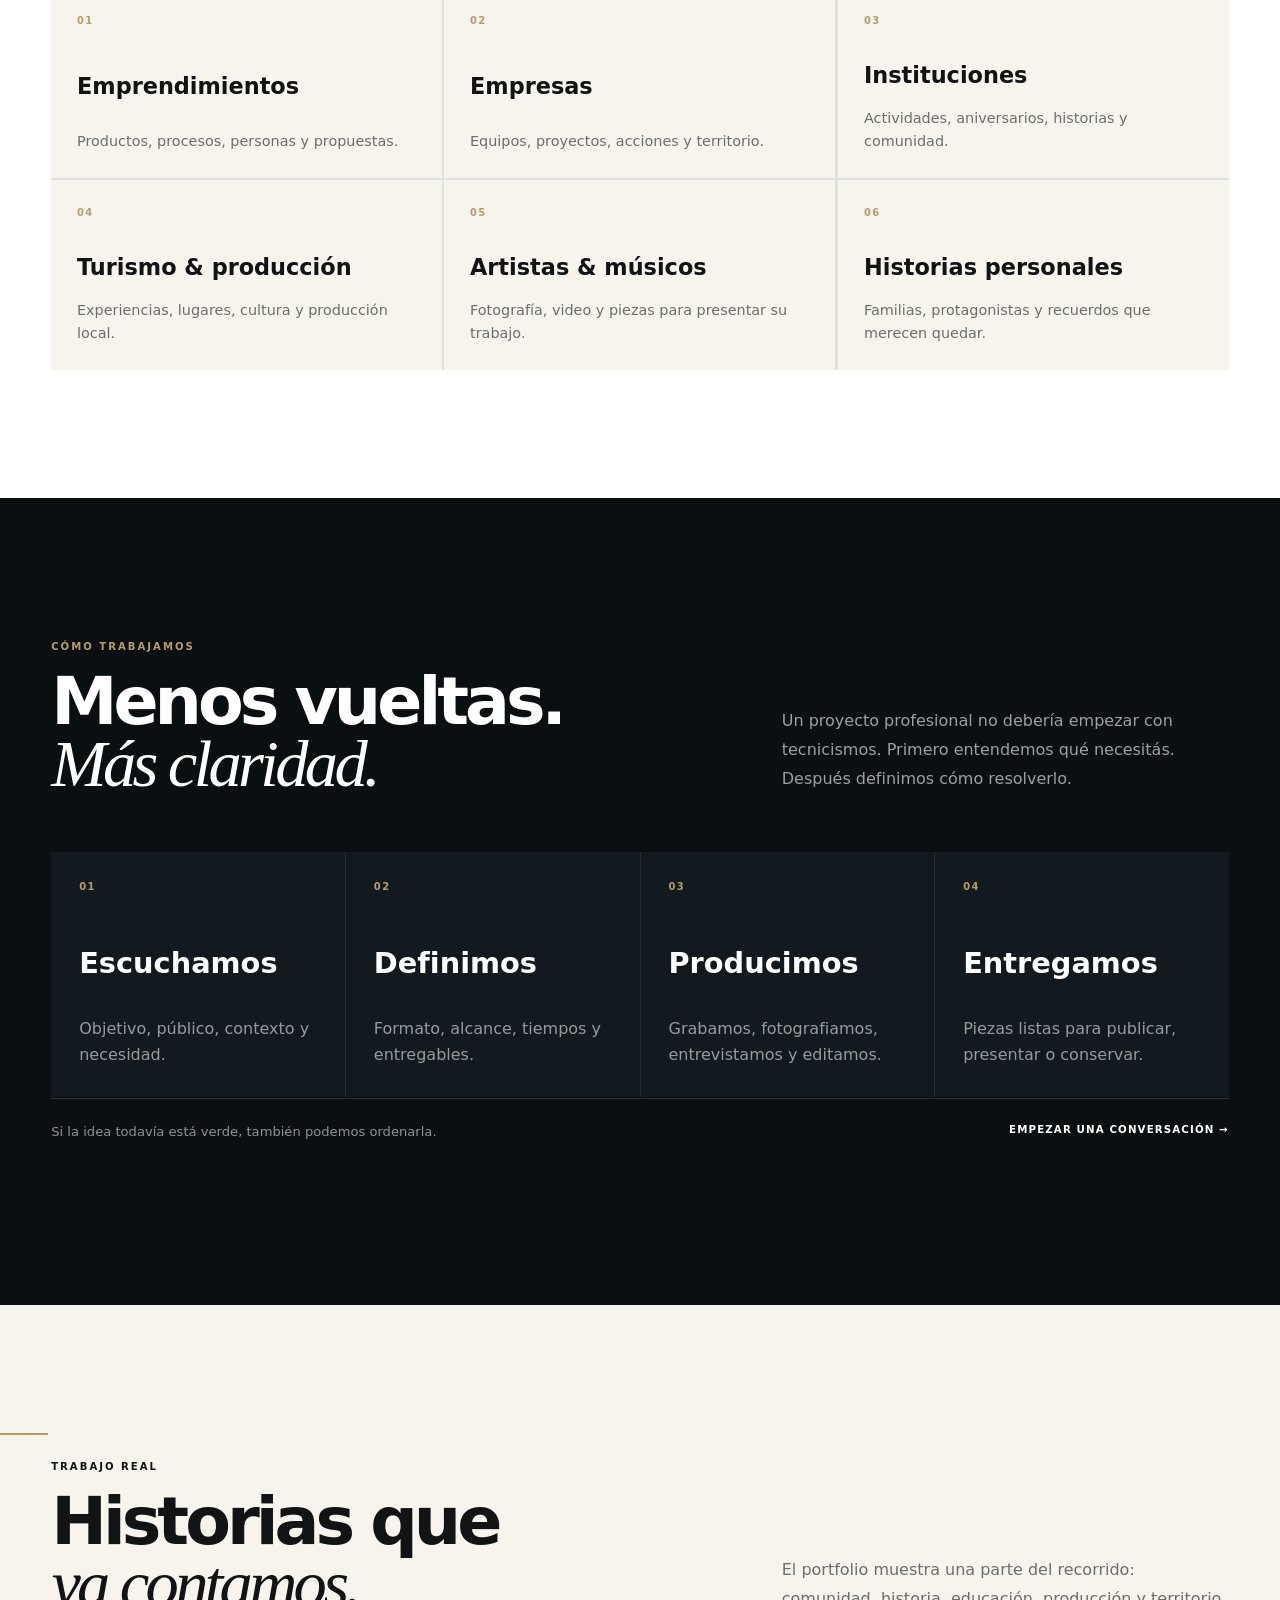
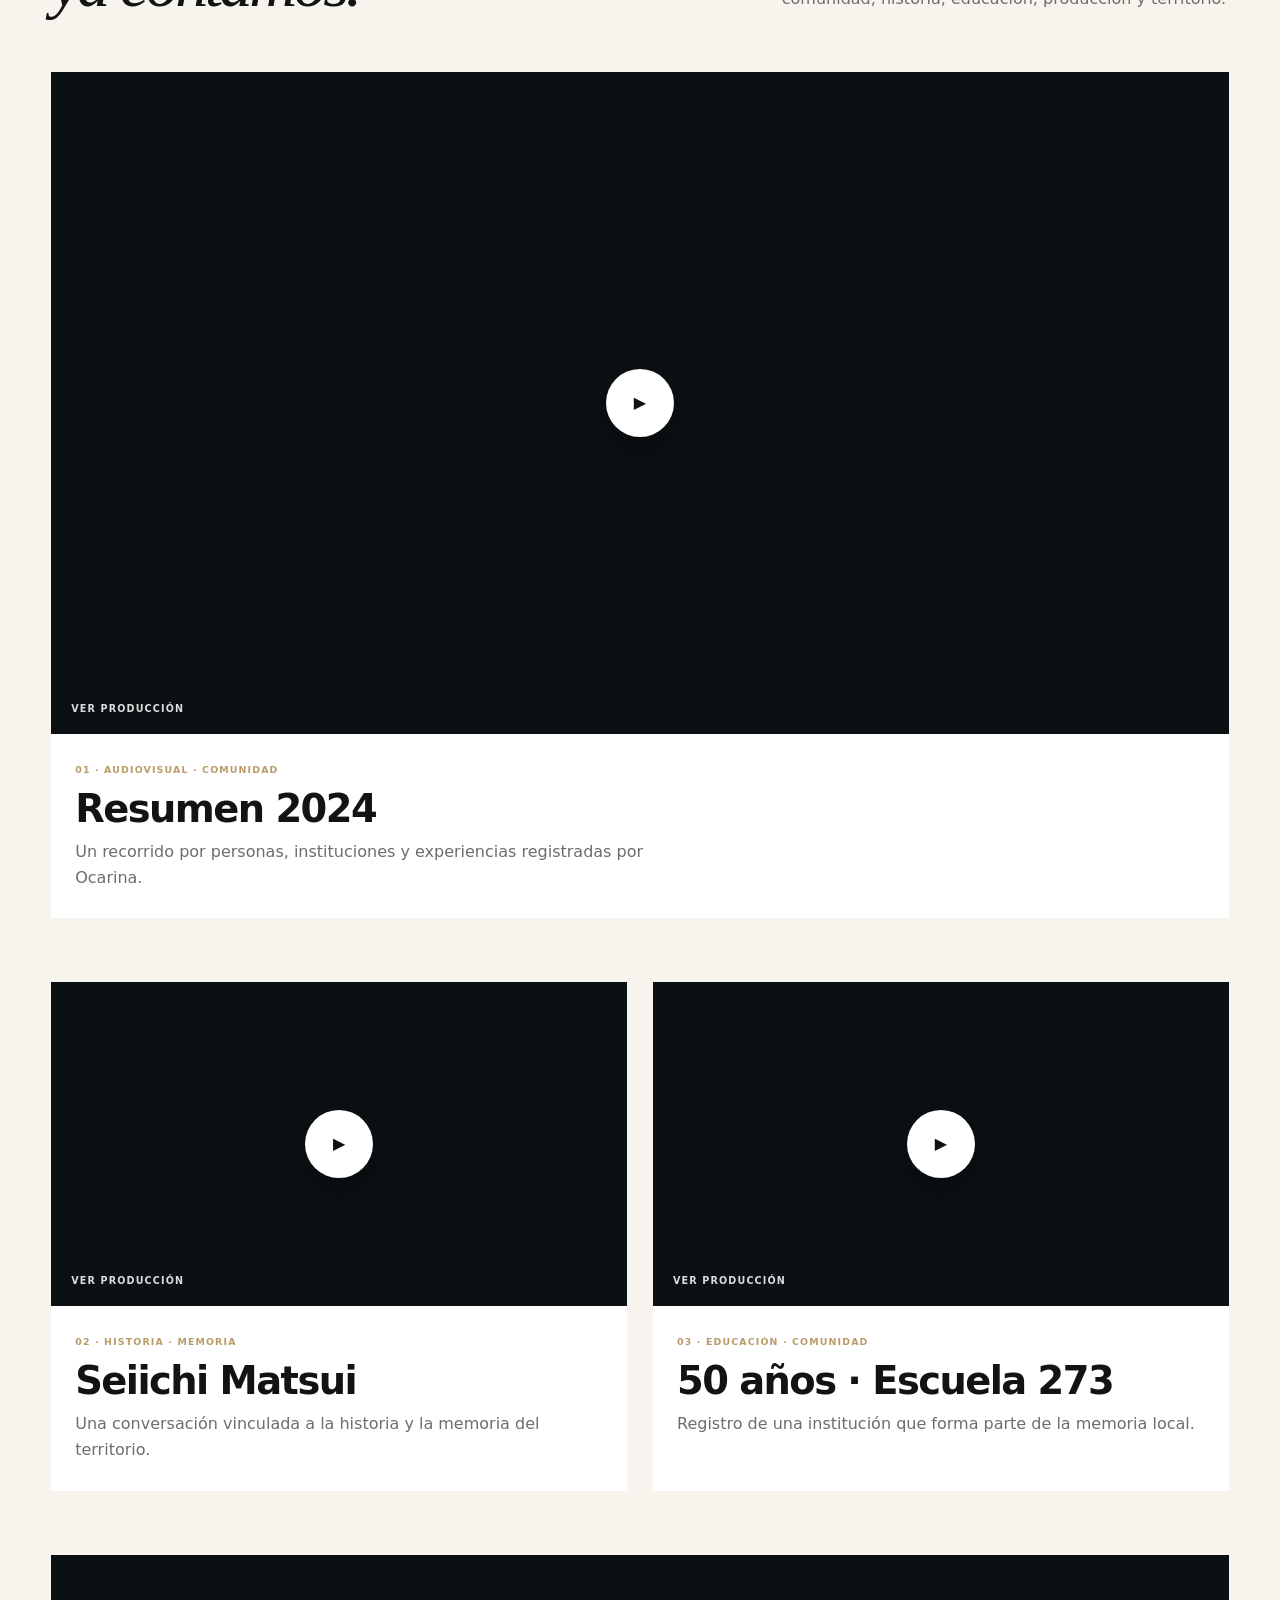
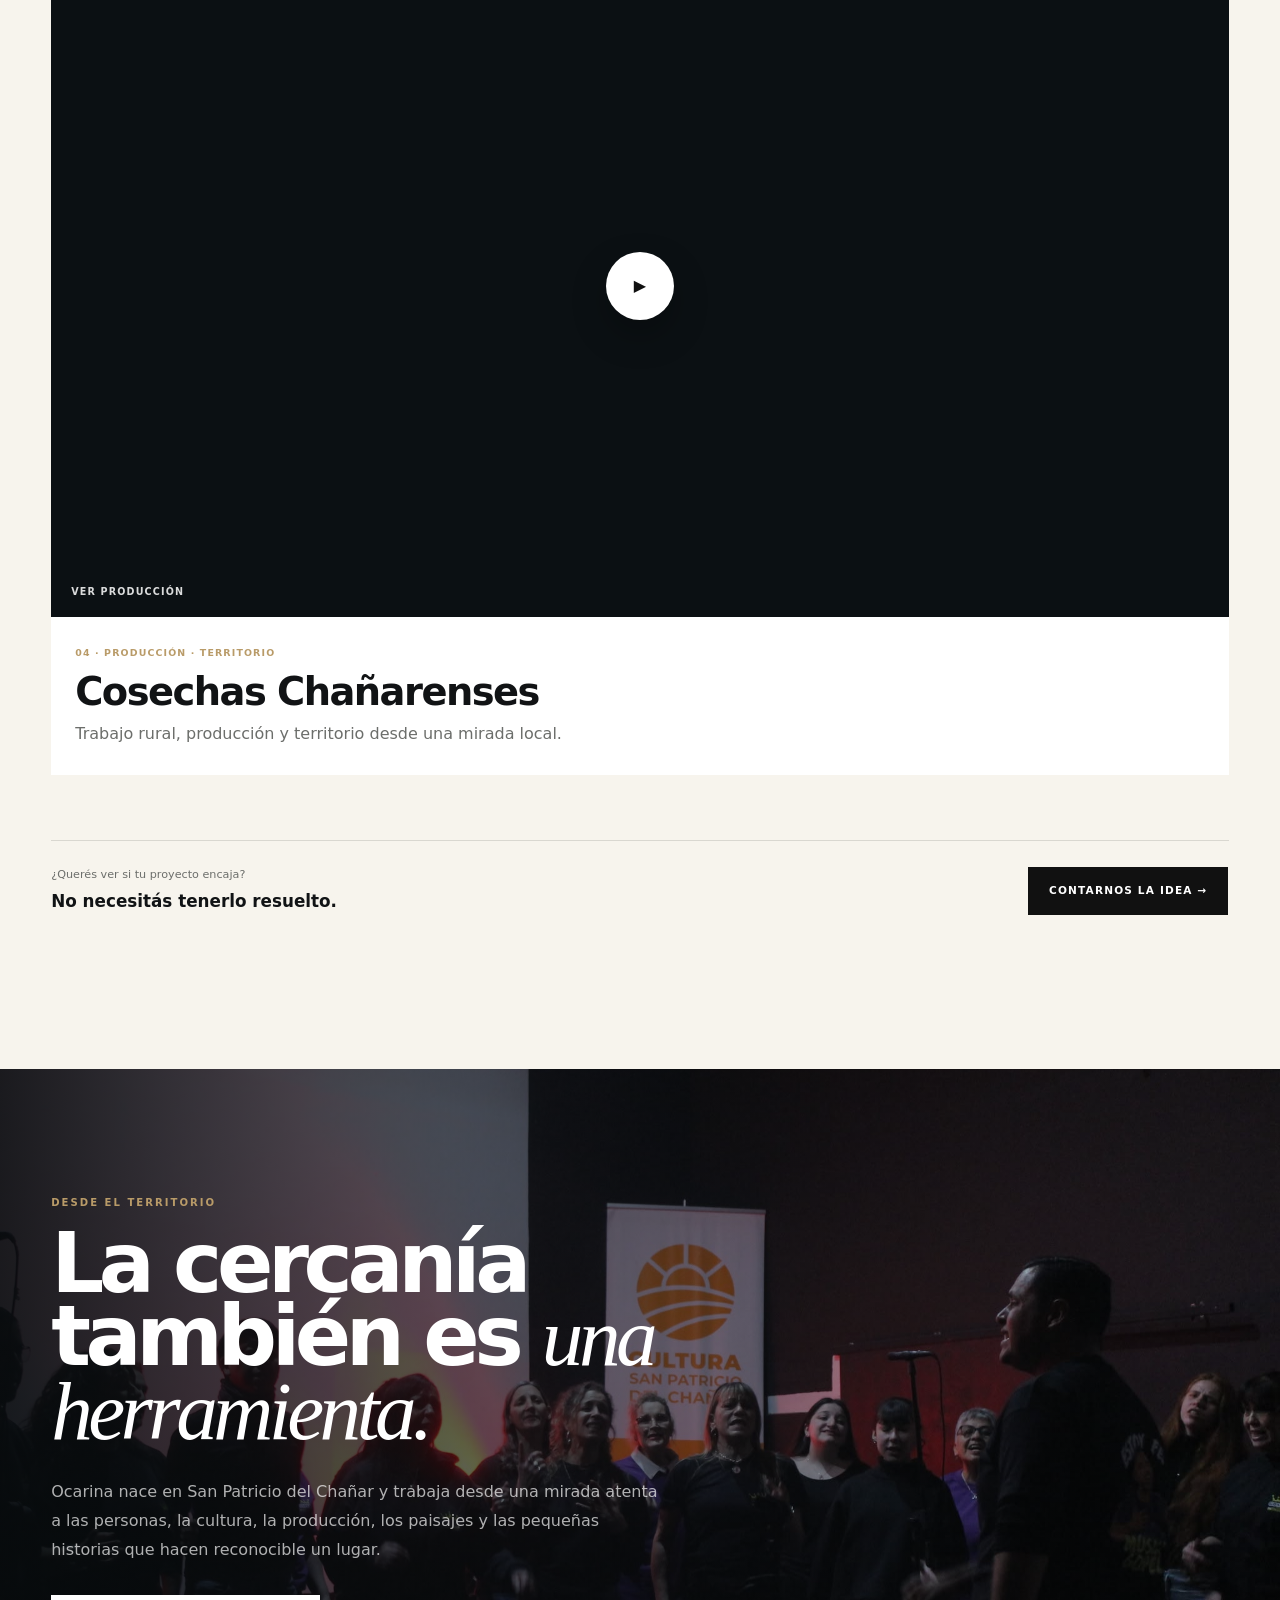
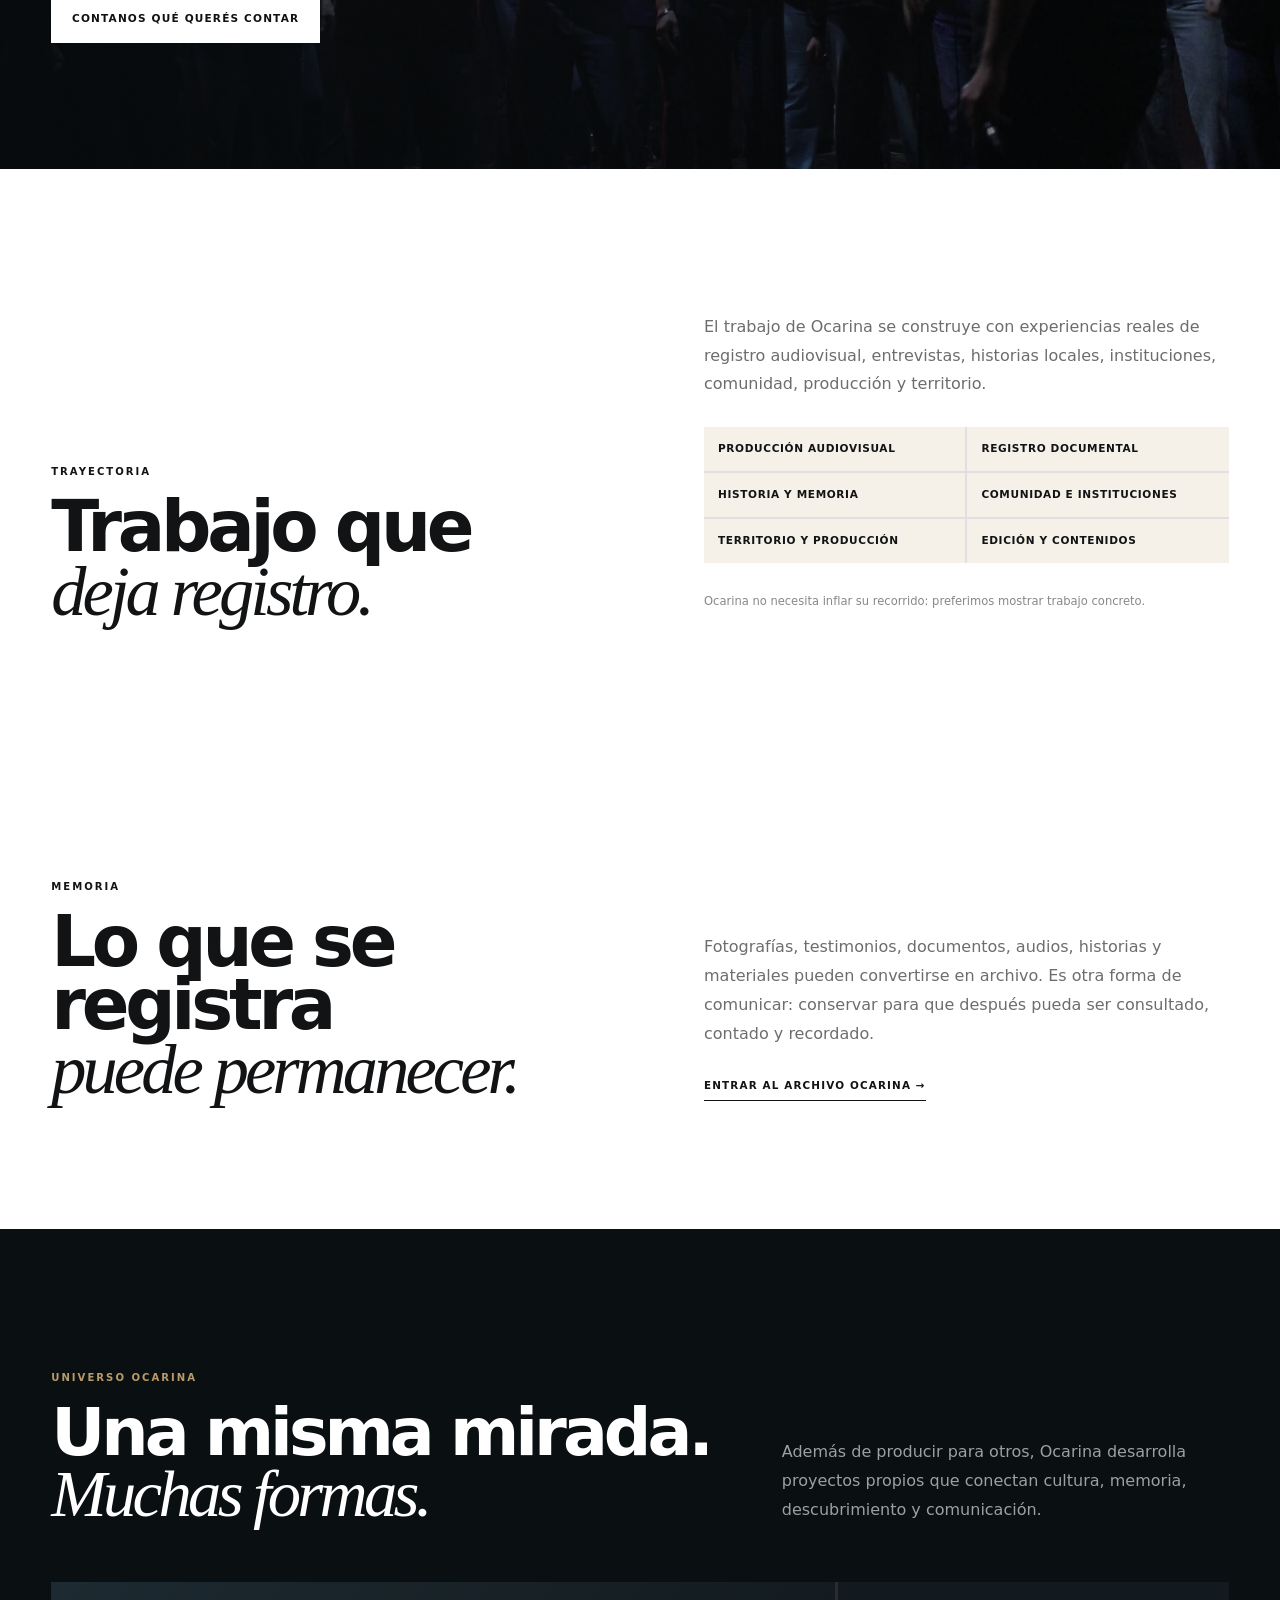
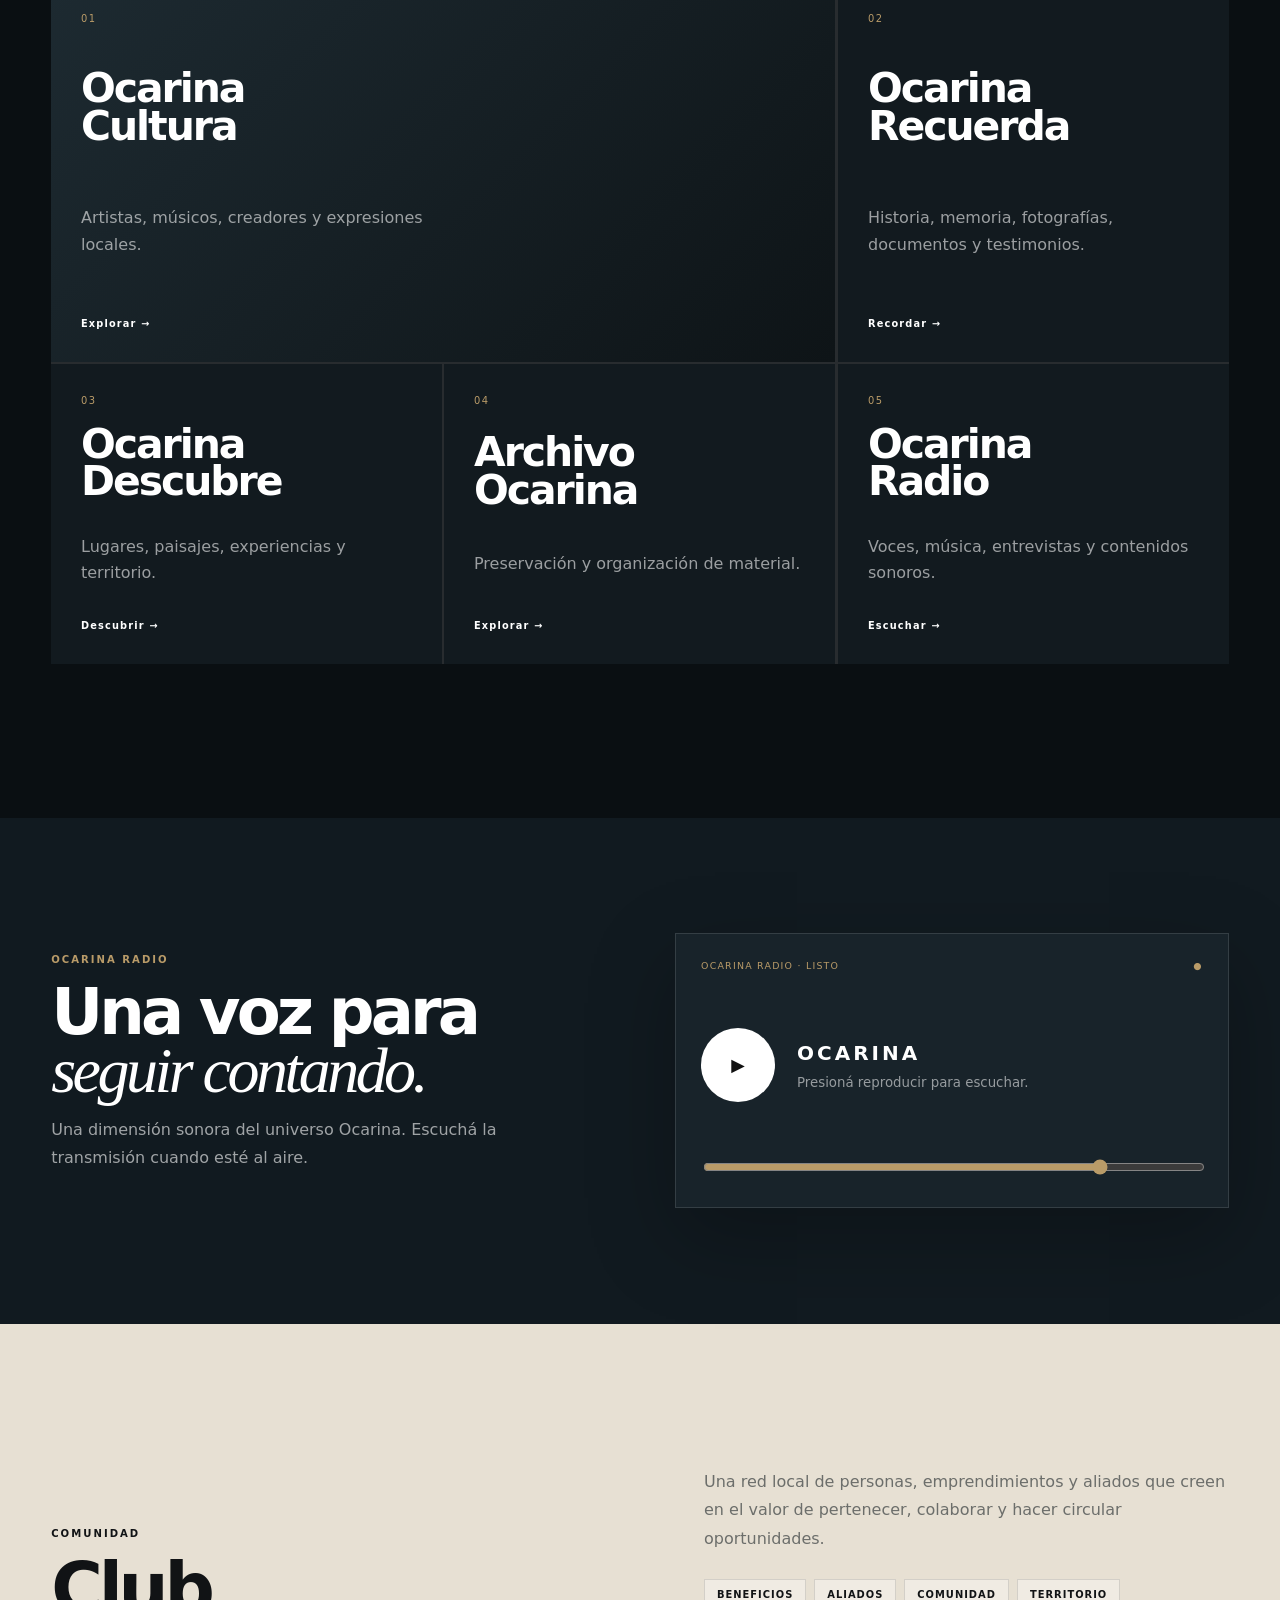
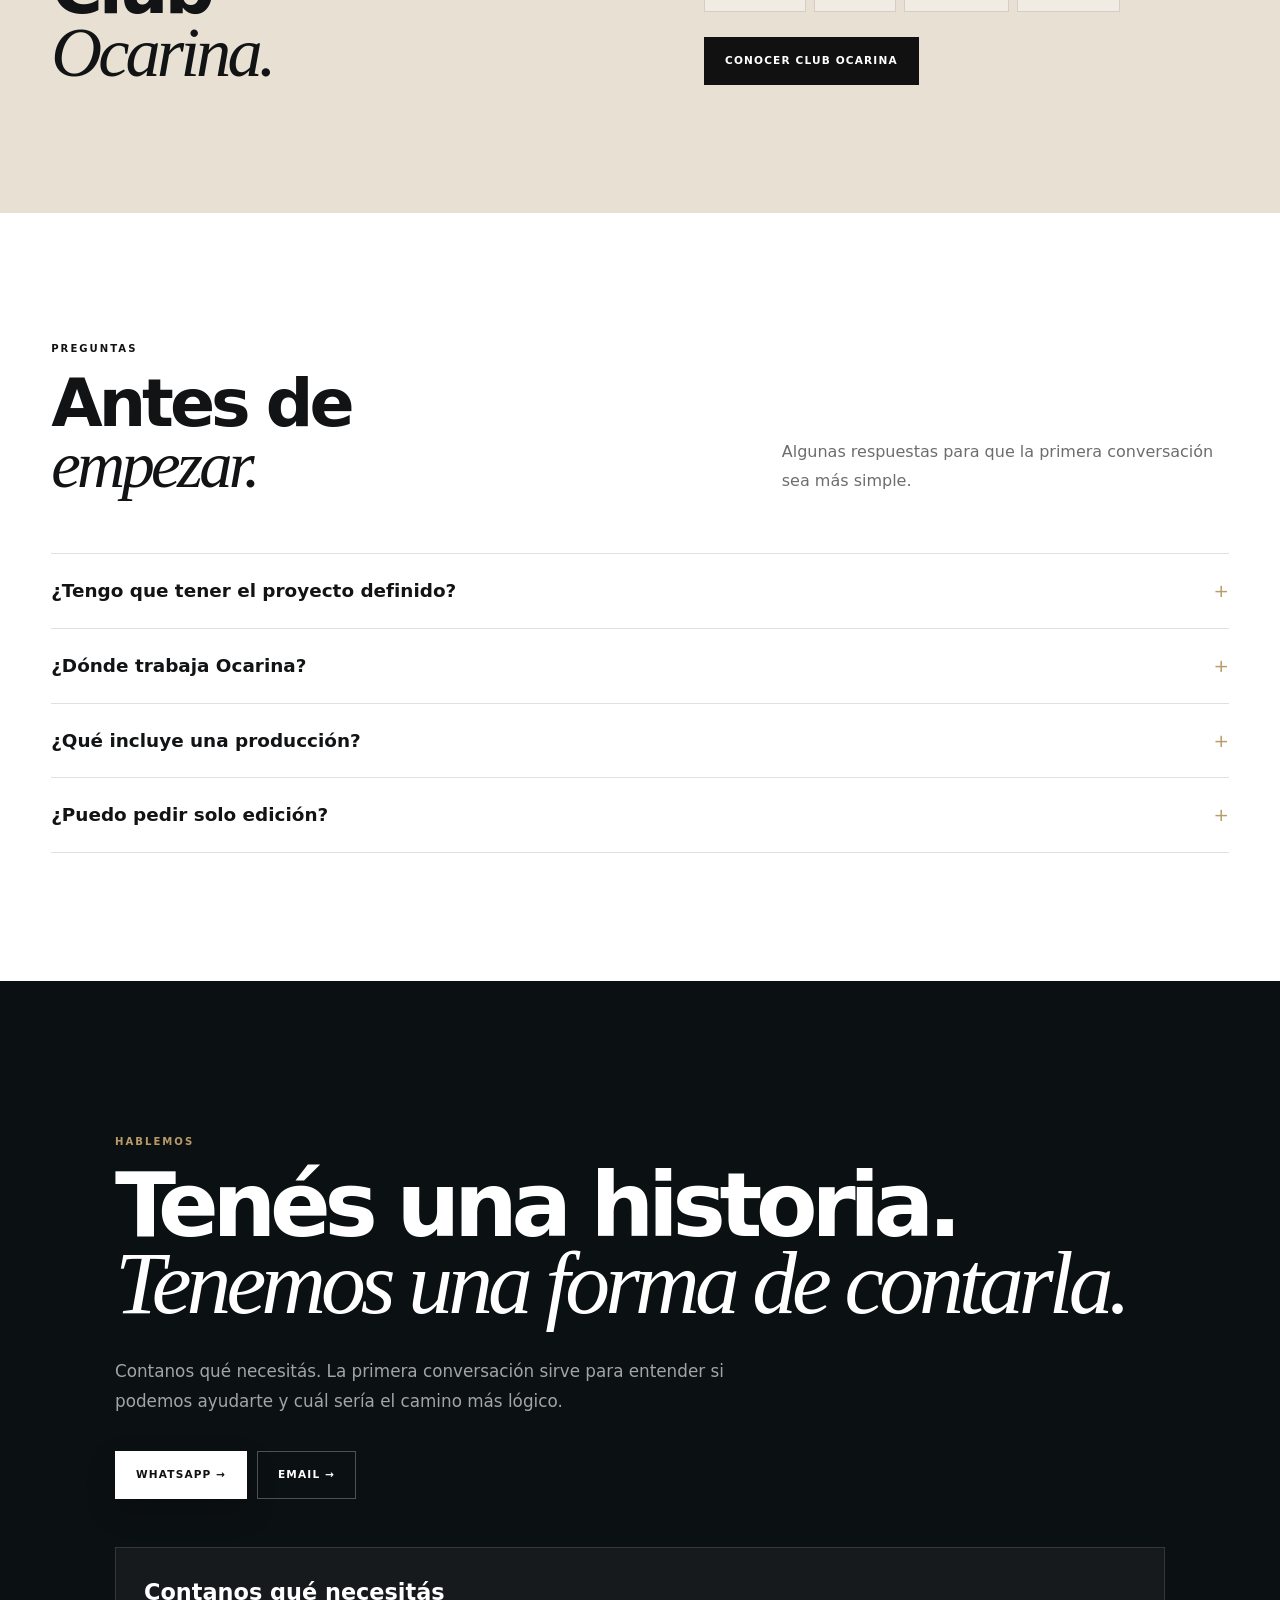
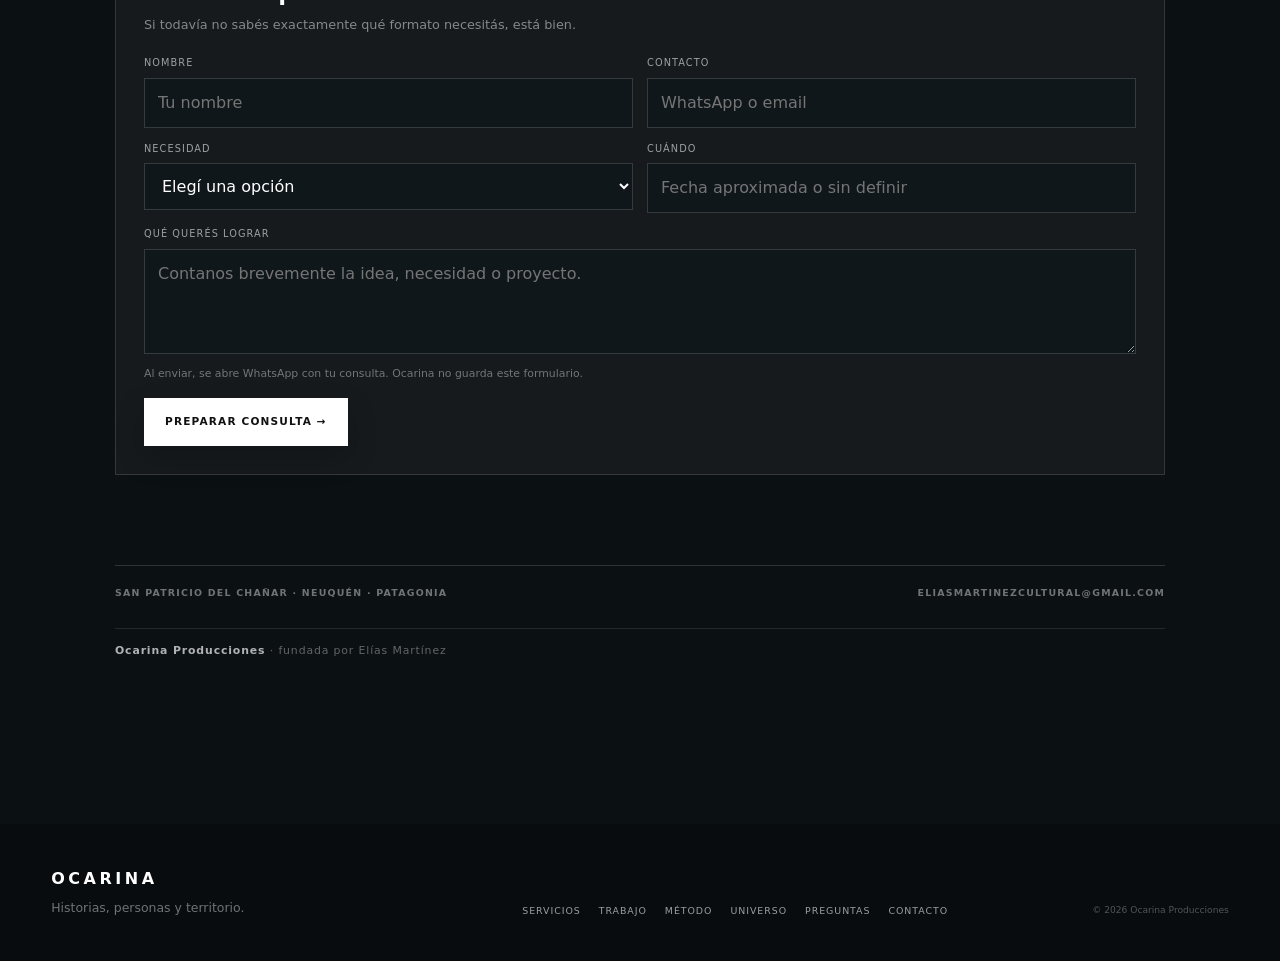
==== commit 91847856: "Conectar capa funcional y optimización del sitio" ====
--- a/index.html
+++ b/index.html
@@ -11,6 +11,9 @@
 <meta property="og:description" content="Producción audiovisual, fotografía y comunicación con mirada territorial.">
 <meta property="og:type" content="website">
 <meta property="og:locale" content="es_AR">
+<meta property="og:url" content="https://eliasmartinezcultural-glitch.github.io/ocarina-producciones/">
+<meta property="og:site_name" content="Ocarina Producciones">
+<meta name="twitter:card" content="summary_large_image">
 <title>Ocarina Producciones | Historias, personas y territorio</title>
 <link rel="canonical" href="https://eliasmartinezcultural-glitch.github.io/ocarina-producciones/">
 <link rel="preconnect" href="https://www.youtube.com">
@@ -59,5 +62,5 @@
 </main>
 <footer class="footer"><div class="container footer-inner"><div><strong>OCARINA</strong><p>Historias, personas y territorio.</p></div><nav class="footer-links" aria-label="Enlaces del pie"><a href="#servicios">Servicios</a><a href="#trabajo">Trabajo</a><a href="#metodo">Método</a><a href="#universo">Universo</a><a href="#preguntas">Preguntas</a><a href="#contacto">Contacto</a></nav><small>© <span id="year"></span> Ocarina Producciones</small></div></footer>
 <a class="floating-contact" href="https://wa.me/542996728355" target="_blank" rel="noopener" aria-label="Contactar a Ocarina por WhatsApp">WhatsApp <span>↗</span></a>
-<audio id="radioAudio" crossorigin="anonymous"></audio><script src="script.js" defer></script>
+<audio id="radioAudio" crossorigin="anonymous"></audio><script src="script.js" defer></script><script src="enhancements.js" defer></script>
 </body></html>
--- a/style.css
+++ b/style.css
@@ -1 +1,5 @@
-:root{--ink:#111315;--paper:#f2eee5;--paper-2:#e8e2d7;--dark:#0b1013;--dark-2:#121a1f;--white:#fff;--muted:#6f716e;--accent:#b69a68;--blue:#236b91;--line:rgba(17,19,21,.13);--line-light:rgba(255,255,255,.16);--max:1240px;--gutter:clamp(20px,4vw,64px);--header:78px}*{box-sizing:border-box}html{scroll-behavior:smooth;scroll-padding-top:90px}body{margin:0;background:var(--paper);color:var(--ink);font-family:Inter,ui-sans-serif,system-ui,-apple-system,BlinkMacSystemFont,"Segoe UI",sans-serif;line-height:1.5;overflow-x:hidden}body.no-scroll{overflow:hidden}a{color:inherit;text-decoration:none}button,input{font:inherit}img,iframe{display:block;max-width:100%}.container{width:min(calc(100% - 2 * var(--gutter)),var(--max));margin:auto}.skip-link{position:fixed;top:-100px;left:20px;z-index:3000;background:#fff;color:#111;padding:10px 15px}.skip-link:focus{top:10px}.site-header{position:fixed;z-index:1000;inset:0 0 auto;height:var(--header);color:#fff;background:linear-gradient(180deg,rgba(7,10,12,.82),transparent);transition:.3s}.site-header.scrolled{background:rgba(8,12,15,.96);box-shadow:0 12px 40px rgba(0,0,0,.18)}.nav{height:100%;display:flex;align-items:center;justify-content:space-between;gap:30px}.brand{display:flex;align-items:center;gap:10px;font-weight:850;letter-spacing:.25em;font-size:.9rem}.brand-mark{display:grid;place-items:center;width:30px;height:30px;border:1px solid rgba(255,255,255,.6);border-radius:50%;font-size:14px;color:var(--accent)}.nav-links{display:flex;align-items:center;gap:clamp(12px,2vw,28px)}.nav-links a{font-size:.68rem;font-weight:750;letter-spacing:.1em;text-transform:uppercase;opacity:.84;transition:.2s}.nav-links a:hover{opacity:1;color:#fff}.nav-cta{border:1px solid rgba(255,255,255,.35);padding:10px 14px}.menu-toggle{display:none;background:none;border:1px solid rgba(255,255,255,.3);width:44px;height:44px;padding:9px}.menu-toggle span{display:block;height:1px;background:#fff;margin:6px 0;transition:.25s}.hero{min-height:100svh;position:relative;background:var(--dark);color:#fff;display:flex;overflow:hidden}.hero-media{position:absolute;inset:0;background-image:linear-gradient(90deg,rgba(7,11,13,.94) 0%,rgba(7,11,13,.66) 48%,rgba(7,11,13,.25) 100%),linear-gradient(0deg,rgba(7,11,13,.72),transparent 50%),url("https://images.unsplash.com/photo-1500534623283-312aade485b7?auto=format&fit=crop&w=2400&q=90");background-size:cover;background-position:center;transform:scale(1.03)}.hero-noise{position:absolute;inset:0;opacity:.05;background-image:url("data:image/svg+xml,%3Csvg viewBox='0 0 180 180' xmlns='http://www.w3.org/2000/svg'%3E%3Cfilter id='n'%3E%3CfeTurbulence type='fractalNoise' baseFrequency='.85' numOctaves='4' stitchTiles='stitch'/%3E%3C/filter%3E%3Crect width='100%25' height='100%25' filter='url(%23n)' opacity='.7'/%3E%3C/svg%3E")}.hero-content{position:relative;z-index:2;min-height:100svh;padding-top:calc(var(--header) + 40px);padding-bottom:40px;display:flex;flex-direction:column;justify-content:space-between}.hero-meta,.hero-bottom{display:flex;justify-content:space-between;gap:20px;font-size:.64rem;font-weight:750;letter-spacing:.15em;text-transform:uppercase;color:rgba(255,255,255,.65)}.hero-main{width:min(780px,100%);margin:auto 0}.eyebrow{margin:0 0 18px;font-size:.66rem;font-weight:850;letter-spacing:.2em;text-transform:uppercase}.accent{color:var(--accent)}h1,h2,h3,p{overflow-wrap:break-word}.hero h1{margin:0;font-size:clamp(4.4rem,11.5vw,10.8rem);line-height:.79;letter-spacing:-.075em;font-weight:800}.hero h1 em,h2 em,.giant em{font-family:Georgia,serif;font-weight:400;font-style:italic;letter-spacing:-.055em}.hero-lead{max-width:620px;margin:32px 0 30px;color:rgba(255,255,255,.78);font-size:clamp(1rem,1.5vw,1.18rem);line-height:1.75}.hero-actions{display:flex;flex-wrap:wrap;gap:10px}.button{min-height:48px;padding:13px 20px;border:1px solid transparent;display:inline-flex;align-items:center;justify-content:center;gap:16px;font-size:.69rem;font-weight:850;letter-spacing:.11em;text-transform:uppercase;transition:.25s;cursor:pointer}.button:hover{transform:translateY(-2px)}.button-primary{background:#fff;color:#111}.button-dark{background:#111;color:#fff}.button-ghost{border-color:rgba(255,255,255,.35);color:#fff}.scroll-cue{position:absolute;z-index:3;right:var(--gutter);bottom:40px;display:flex;align-items:center;gap:12px;font-size:.6rem;letter-spacing:.18em;writing-mode:vertical-rl}.scroll-cue span{width:1px;height:58px;background:var(--accent)}.statement{background:#fff;padding:clamp(80px,11vw,150px) 0}.statement-grid{display:grid;grid-template-columns:1.1fr .9fr;gap:clamp(50px,10vw,150px);align-items:end}.giant{font-size:clamp(3rem,6vw,6.5rem);line-height:.92;letter-spacing:-.06em;margin:0}.statement-copy{max-width:520px;color:#555}.statement-copy p{font-size:clamp(1.05rem,1.5vw,1.25rem);line-height:1.75}.text-link{display:inline-block;margin-top:15px;font-weight:800;font-size:.7rem;letter-spacing:.1em;text-transform:uppercase;border-bottom:1px solid currentColor;padding-bottom:6px}.section{padding:clamp(80px,10vw,140px) 0}.services{background:var(--paper)}.section-head{margin-bottom:65px}.section-head.split{display:grid;grid-template-columns:1.2fr .8fr;gap:60px;align-items:end}.section-head h2{font-size:clamp(2.7rem,5.3vw,5.5rem);line-height:.94;letter-spacing:-.06em;margin:0}.section-head>p{margin:0;color:var(--muted);line-height:1.8;max-width:520px}.service-grid{display:grid;grid-template-columns:repeat(3,1fr);gap:2px;background:var(--line)}.service-card{min-height:280px;background:#fff;padding:30px;display:flex;flex-direction:column;justify-content:space-between;transition:.25s}.service-card:hover{transform:translateY(-4px);background:#f8f5ee}.service-card.featured{grid-column:span 2;background:#151a1d;color:#fff}.service-card>span{font-size:.65rem;font-weight:800;letter-spacing:.14em;color:var(--accent)}.service-card h3{font-size:clamp(1.5rem,2.5vw,2.5rem);line-height:1;margin:0}.service-card p{color:var(--muted);line-height:1.65;max-width:410px}.featured p{color:rgba(255,255,255,.65)}.service-card a{font-size:.65rem;font-weight:800;letter-spacing:.12em;text-transform:uppercase}.dark-band{background:var(--dark);color:#fff;padding:clamp(85px,11vw,150px) 0}.section-head.light>p{color:rgba(255,255,255,.6)}.universe-grid{display:grid;grid-template-columns:repeat(3,1fr);gap:2px;background:rgba(255,255,255,.12)}.universe-card{min-height:310px;padding:30px;display:flex;flex-direction:column;justify-content:space-between;background:var(--dark-2);transition:.3s}.universe-card:hover{background:#1c282f;transform:translateY(-3px)}.universe-card.large{grid-column:span 2;min-height:390px;background:linear-gradient(135deg,#1d2a31,#0e1417)}.universe-card>span{font-size:.65rem;letter-spacing:.15em;color:var(--accent)}.universe-card h3{margin:0;font-size:clamp(1.8rem,3.2vw,3.4rem);line-height:.92;letter-spacing:-.05em}.universe-card p{max-width:380px;color:rgba(255,255,255,.6);line-height:1.65}.universe-card b{font-size:.65rem;letter-spacing:.12em}.productions{background:#f7f4ed}.work-grid{display:grid;grid-template-columns:repeat(2,1fr);gap:70px 26px}.work-card{background:#fff}.work-card.work-wide{grid-column:span 2}.video{aspect-ratio:16/9;background:#111;overflow:hidden}.video iframe{width:100%;height:100%;border:0}.work-info{padding:22px 4px}.work-info span{font-size:.62rem;font-weight:800;letter-spacing:.12em;color:var(--accent);text-transform:uppercase}.work-info h3{font-size:clamp(1.8rem,3vw,3.1rem);line-height:1;margin:11px 0}.work-info p{color:var(--muted);max-width:600px;margin:0;line-height:1.65}.territory-section{position:relative;min-height:720px;color:#fff;display:flex;align-items:center;overflow:hidden;background:#111}.territory-image{position:absolute;inset:0;background:linear-gradient(90deg,rgba(8,12,14,.9),rgba(8,12,14,.45)),url("https://images.unsplash.com/photo-1500534314209-a25ddb2bd429?auto=format&fit=crop&w=2400&q=90") center/cover}.territory-inner{position:relative;z-index:2}.territory-inner h2{font-size:clamp(3rem,6.5vw,7rem);line-height:.9;letter-spacing:-.06em;max-width:900px;margin:0}.territory-inner>p:not(.eyebrow){max-width:560px;color:rgba(255,255,255,.7);line-height:1.8;margin:30px 0}.archive{background:#fff}.archive-grid,.club-grid{display:grid;grid-template-columns:1fr 1fr;gap:clamp(50px,10vw,150px);align-items:end}.archive-grid h2,.club-grid h2{font-size:clamp(3rem,5.5vw,6rem);line-height:.9;letter-spacing:-.06em;margin:0}.archive-grid>div:last-child,.club-grid>div:last-child{max-width:540px}.archive-grid p,.club-grid p{color:var(--muted);line-height:1.8}.radio-section{background:#111a20;color:#fff;padding:clamp(75px,9vw,120px) 0}.radio-grid{display:grid;grid-template-columns:1fr 1fr;gap:70px;align-items:center}.radio-grid h2{font-size:clamp(3rem,5vw,5.8rem);line-height:.9;letter-spacing:-.06em;margin:0}.radio-grid>div>p:not(.eyebrow){color:rgba(255,255,255,.6);max-width:500px;line-height:1.8}.radio-player{background:#18232a;border:1px solid rgba(255,255,255,.12);padding:25px;box-shadow:0 30px 80px rgba(0,0,0,.25)}.radio-top{display:flex;justify-content:space-between;font-size:.62rem;letter-spacing:.13em;color:var(--accent)}.radio-center{display:flex;align-items:center;gap:22px;padding:55px 0}.radio-center strong{display:block;font-size:1.3rem;letter-spacing:.15em}.radio-center small{display:block;color:rgba(255,255,255,.55);margin-top:5px}.play-button{width:74px;height:74px;border-radius:50%;border:1px solid rgba(255,255,255,.35);background:#fff;color:#111;cursor:pointer;font-size:1.1rem}.radio-player input{width:100%;accent-color:var(--accent)}.club{background:var(--paper-2)}.club-points{display:flex;flex-wrap:wrap;gap:8px;margin:25px 0}.club-points span{border:1px solid var(--line);padding:8px 12px;font-size:.65rem;font-weight:800;letter-spacing:.1em;text-transform:uppercase}.contact{background:#0b1013;color:#fff;padding:clamp(90px,12vw,170px) 0}.contact-inner{max-width:1100px}.contact h2{font-size:clamp(3.3rem,7vw,8rem);line-height:.86;letter-spacing:-.07em;margin:0}.contact-inner>p:not(.eyebrow){max-width:600px;color:rgba(255,255,255,.62);font-size:1.05rem;line-height:1.8;margin:35px 0}.contact-actions{display:flex;flex-wrap:wrap;gap:10px}.light-border{border-color:rgba(255,255,255,.28)}.contact-meta{display:flex;justify-content:space-between;gap:20px;margin-top:100px;padding-top:20px;border-top:1px solid var(--line-light);font-size:.62rem;font-weight:800;letter-spacing:.14em;text-transform:uppercase;color:rgba(255,255,255,.45)}.footer{background:#080c0e;color:#fff;padding:45px 0}.footer-inner{display:grid;grid-template-columns:1fr 1fr auto;gap:30px;align-items:end}.footer strong{letter-spacing:.22em}.footer p{margin:8px 0 0;color:rgba(255,255,255,.45);font-size:.8rem}.footer-links{display:flex;gap:20px;flex-wrap:wrap}.footer-links a{font-size:.65rem;letter-spacing:.1em;text-transform:uppercase;color:rgba(255,255,255,.65)}.footer small{color:rgba(255,255,255,.35);font-size:.6rem;text-align:right}.reveal{opacity:0;transform:translateY(25px);transition:opacity .7s ease,transform .7s ease}.reveal.visible{opacity:1;transform:none}@media(max-width:950px){.nav-links{position:fixed;inset:var(--header) 0 0;background:rgba(8,12,15,.98);display:flex;flex-direction:column;align-items:stretch;padding:35px var(--gutter);gap:0;transform:translateX(100%);transition:.3s}.nav-links.active{transform:none}.nav-links a{padding:17px 0;border-bottom:1px solid rgba(255,255,255,.1);font-size:.75rem}.nav-cta{margin-top:15px;text-align:center}.menu-toggle{display:block}.section-head.split,.statement-grid,.archive-grid,.club-grid,.radio-grid{grid-template-columns:1fr}.service-grid{grid-template-columns:1fr 1fr}.service-card.featured{grid-column:span 2}.universe-grid{grid-template-columns:1fr 1fr}.universe-card.large{grid-column:span 2}.footer-inner{grid-template-columns:1fr 1fr}.footer small{text-align:left}.scroll-cue{display:none}}@media(max-width:620px){:root{--header:68px}.hero-meta,.hero-bottom{font-size:.54rem}.hero-meta span:last-child,.hero-bottom span:last-child{display:none}.hero h1{font-size:clamp(4rem,19vw,7rem)}.hero-lead{font-size:.96rem}.hero-actions .button{width:100%}.statement-grid{gap:45px}.service-grid,.universe-grid,.work-grid{grid-template-columns:1fr}.service-card.featured,.universe-card.large,.work-card.work-wide{grid-column:auto}.service-card{min-height:240px}.universe-card,.universe-card.large{min-height:280px}.territory-section{min-height:620px}.contact-meta{flex-direction:column;margin-top:70px}.footer-inner{grid-template-columns:1fr}.footer small{text-align:left}}@media(prefers-reduced-motion:reduce){html{scroll-behavior:auto}*,*::before,*::after{animation:none!important;transition:none!important}.hero-media{transform:none}.reveal{opacity:1;transform:none}}+:root{--ink:#111315;--paper:#f3efe6;--paper2:#e7e0d3;--dark:#0a0f12;--dark2:#121a1f;--white:#fff;--muted:#6c6e6b;--accent:#b99b68;--blue:#236b91;--line:rgba(17,19,21,.13);--lineLight:rgba(255,255,255,.15);--max:1240px;--gutter:clamp(20px,4vw,64px);--header:76px}*{box-sizing:border-box}html{scroll-behavior:smooth;scroll-padding-top:92px}body{margin:0;background:var(--paper);color:var(--ink);font-family:Inter,ui-sans-serif,system-ui,-apple-system,BlinkMacSystemFont,"Segoe UI",sans-serif;line-height:1.5;overflow-x:hidden}body.no-scroll{overflow:hidden}a{color:inherit;text-decoration:none}button,input,select,textarea{font:inherit}iframe{display:block;border:0;width:100%;height:100%}.container{width:min(calc(100% - 2 * var(--gutter)),var(--max));margin-inline:auto}.skip-link{position:fixed;z-index:3000;top:-100px;left:20px;padding:10px 15px;background:#fff;color:#111}.skip-link:focus{top:10px}.sr-only{position:absolute;width:1px;height:1px;padding:0;margin:-1px;overflow:hidden;clip:rect(0,0,0,0);white-space:nowrap;border:0}.site-header{position:fixed;z-index:1000;inset:0 0 auto;height:var(--header);color:#fff;background:linear-gradient(180deg,rgba(5,8,10,.82),transparent);transition:.3s}.site-header.scrolled{background:rgba(7,11,13,.96);box-shadow:0 12px 40px rgba(0,0,0,.2)}.nav{height:100%;display:flex;align-items:center;justify-content:space-between;gap:25px}.brand{display:flex;align-items:center;gap:10px;font-size:.88rem;font-weight:850;letter-spacing:.25em}.brand-mark{display:grid;place-items:center;width:30px;height:30px;border:1px solid rgba(255,255,255,.55);border-radius:50%;font-size:14px;color:var(--accent)}.nav-links{display:flex;align-items:center;gap:clamp(10px,1.8vw,25px)}.nav-links a{font-size:.63rem;font-weight:800;letter-spacing:.1em;text-transform:uppercase;opacity:.82;transition:.2s}.nav-links a:hover{opacity:1}.nav-cta{padding:10px 14px;border:1px solid rgba(255,255,255,.35)}.menu-toggle{display:none;width:44px;height:44px;padding:9px;border:1px solid rgba(255,255,255,.3);background:transparent}.menu-toggle span{display:block;height:1px;margin:6px 0;background:#fff;transition:.25s}.hero{min-height:100svh;position:relative;display:flex;overflow:hidden;background:var(--dark);color:#fff}.hero-media,.hero-overlay{position:absolute;inset:0}.hero-media{background-image:url("assets/img/assets/502379158_24242970528621000_6809775672234068026_n.jpg");background-size:cover;background-position:center;transform:scale(1.03)}.hero-overlay{background:linear-gradient(90deg,rgba(5,9,11,.96),rgba(5,9,11,.67) 48%,rgba(5,9,11,.28)),linear-gradient(0deg,rgba(5,9,11,.78),transparent 55%)}.hero-content{position:relative;z-index:2;min-height:100svh;padding-top:calc(var(--header) + 35px);padding-bottom:35px;display:flex;flex-direction:column;justify-content:space-between}.hero-top,.hero-bottom{display:flex;justify-content:space-between;gap:20px;font-size:.61rem;font-weight:800;letter-spacing:.15em;text-transform:uppercase;color:rgba(255,255,255,.62)}.hero-main{width:min(800px,100%);margin:auto 0}.eyebrow{margin:0 0 17px;font-size:.63rem;font-weight:850;letter-spacing:.2em;text-transform:uppercase}.accent{color:var(--accent)}h1,h2,h3,p{overflow-wrap:break-word}.hero h1{margin:0;font-size:clamp(4rem,11vw,10.5rem);line-height:.78;letter-spacing:-.075em;font-weight:800}.hero h1 em,h2 em,.statement h2 em,.archive h2 em,.club h2 em{font-family:Georgia,serif;font-style:italic;font-weight:400;letter-spacing:-.055em}.hero-lead{max-width:640px;margin:32px 0 29px;color:rgba(255,255,255,.77);font-size:clamp(1rem,1.45vw,1.18rem);line-height:1.75}.hero-actions{display:flex;flex-wrap:wrap;gap:10px}.button{min-height:48px;padding:13px 20px;border:1px solid transparent;display:inline-flex;align-items:center;justify-content:center;gap:16px;cursor:pointer;font-size:.66rem;font-weight:850;letter-spacing:.11em;text-transform:uppercase;transition:transform .25s,background .25s,color .25s,border-color .25s}.button:hover{transform:translateY(-2px)}.button-primary{background:#fff;color:#111}.button-primary:hover{background:var(--paper)}.button-dark{background:#111;color:#fff}.button-ghost{border-color:rgba(255,255,255,.35);color:#fff}.button-light{background:#fff;color:#111}.scroll-cue{position:absolute;z-index:3;right:var(--gutter);bottom:35px;display:flex;align-items:center;gap:12px;font-size:.57rem;letter-spacing:.18em;writing-mode:vertical-rl}.scroll-cue span{width:1px;height:55px;background:var(--accent)}.trust-strip{background:#11171a;color:#fff;border-bottom:1px solid rgba(255,255,255,.08)}.trust-grid{display:grid;grid-template-columns:repeat(6,1fr)}.trust-grid span{padding:18px 10px;text-align:center;font-size:.59rem;font-weight:800;letter-spacing:.12em;text-transform:uppercase;color:rgba(255,255,255,.58);border-right:1px solid rgba(255,255,255,.08)}.trust-grid span:last-child{border:0}.section{padding:clamp(80px,10vw,140px) 0}.statement{background:#fff}.statement-grid{display:grid;grid-template-columns:1.1fr .9fr;gap:clamp(50px,10vw,150px);align-items:end}.statement h2{margin:0;font-size:clamp(3rem,6vw,6.5rem);line-height:.9;letter-spacing:-.06em}.statement-copy{max-width:540px;color:#555}.statement-copy p{font-size:clamp(1.05rem,1.45vw,1.22rem);line-height:1.75}.text-link{display:inline-block;margin-top:14px;padding-bottom:6px;border-bottom:1px solid currentColor;font-size:.65rem;font-weight:850;letter-spacing:.11em;text-transform:uppercase}.services{background:var(--paper)}.services:before,.productions:before{content:"";display:block;width:48px;height:2px;margin-bottom:24px;background:var(--accent)}.section-head{margin-bottom:58px}.section-head.split{display:grid;grid-template-columns:1.2fr .8fr;gap:60px;align-items:end}.section-head h2{margin:0;font-size:clamp(2.8rem,5.2vw,5.5rem);line-height:.92;letter-spacing:-.06em}.section-head>p{max-width:520px;margin:0;color:var(--muted);line-height:1.8}.service-grid{display:grid;grid-template-columns:repeat(3,1fr);gap:2px;background:var(--line)}.service-card{min-height:285px;padding:30px;background:#fff;display:flex;flex-direction:column;justify-content:space-between;transition:.25s}.service-card:hover{transform:translateY(-4px);background:#faf8f3}.service-card.featured{grid-column:span 2;background:#151b1e;color:#fff}.service-card>span,.method-grid span{font-size:.62rem;font-weight:850;letter-spacing:.14em;color:var(--accent)}.service-card h3{margin:0;font-size:clamp(1.5rem,2.5vw,2.5rem);line-height:1}.service-card p{max-width:420px;color:var(--muted);line-height:1.65}.service-card.featured p{color:rgba(255,255,255,.63)}.service-card b{font-size:.61rem;letter-spacing:.11em;text-transform:uppercase}.fit{background:#fff}.fit-grid{display:grid;grid-template-columns:repeat(3,1fr);gap:2px;background:var(--line)}.fit-grid article{min-height:190px;padding:26px;background:#f7f4ed;display:flex;flex-direction:column;justify-content:space-between;transition:.25s}.fit-grid article:hover{background:#fff;transform:translateY(-3px)}.fit-grid strong{font-size:.62rem;color:var(--accent);letter-spacing:.14em}.fit-grid h3{margin:22px 0 0;font-size:1.4rem;line-height:1}.fit-grid p{margin:8px 0 0;color:var(--muted);font-size:.9rem;line-height:1.55}.dark-band{background:var(--dark);color:#fff;padding:clamp(85px,11vw,150px) 0}.section-head.light>p{color:rgba(255,255,255,.6)}.method-grid{display:grid;grid-template-columns:repeat(4,1fr);gap:1px;background:rgba(255,255,255,.12)}.method-grid article{min-height:245px;padding:28px;background:var(--dark2);display:flex;flex-direction:column;justify-content:space-between}.method-grid h3{margin:25px 0 0;font-size:1.8rem}.method-grid p{margin:8px 0 0;color:rgba(255,255,255,.56);line-height:1.65}.method-note{margin-top:1px;padding:23px 0;border-top:1px solid var(--lineLight);display:flex;justify-content:space-between;gap:25px}.method-note span{color:rgba(255,255,255,.55);font-size:.82rem}.method-note a{font-size:.64rem;font-weight:850;letter-spacing:.11em;text-transform:uppercase}.productions{background:#f7f4ed}.work-grid{display:grid;grid-template-columns:repeat(2,1fr);gap:64px 26px}.work-card{background:#fff;min-width:0;overflow:hidden}.work-card.work-wide{grid-column:span 2}.video{aspect-ratio:16/9;background:#101416;overflow:hidden}.work-info{padding:22px 24px 27px}.work-info span{font-size:.59rem;font-weight:850;letter-spacing:.12em;color:var(--accent);text-transform:uppercase}.work-info h3{margin:10px 0;font-size:clamp(1.8rem,3vw,3rem);line-height:1;letter-spacing:-.04em}.work-info p{max-width:620px;margin:0;color:var(--muted);line-height:1.65}.portfolio-cta{margin-top:65px;padding:26px 0;border-top:1px solid var(--line);display:flex;align-items:center;justify-content:space-between;gap:25px}.portfolio-cta span,.portfolio-cta strong{display:block}.portfolio-cta span{font-size:.7rem;color:var(--muted)}.portfolio-cta strong{margin-top:5px;font-size:1.05rem}.territory{position:relative;min-height:700px;display:flex;align-items:center;overflow:hidden;background:#111;color:#fff}.territory-image,.territory-overlay{position:absolute;inset:0}.territory-image{background:url("assets/img/assets/784197742_122174805062741198_2932456534313366163_n.jpg") center/cover}.territory-overlay{background:linear-gradient(90deg,rgba(7,11,13,.92),rgba(7,11,13,.48) 60%,rgba(7,11,13,.2))}.territory-inner{position:relative;z-index:2}.territory-inner h2{max-width:950px;margin:0;font-size:clamp(3rem,6.5vw,7rem);line-height:.88;letter-spacing:-.065em}.territory-inner>p:not(.eyebrow){max-width:620px;margin:30px 0;color:rgba(255,255,255,.68);line-height:1.8}.credentials{background:#fff}.credentials-grid,.archive-grid,.club-grid{display:grid;grid-template-columns:1fr 1fr;gap:clamp(50px,10vw,150px);align-items:end}.credentials h2,.archive h2,.club h2{margin:0;font-size:clamp(3rem,5.5vw,6rem);line-height:.9;letter-spacing:-.06em}.credentials-copy{max-width:570px}.credentials-copy>p{color:var(--muted);line-height:1.8}.credential-list{display:grid;grid-template-columns:1fr 1fr;gap:2px;margin:28px 0;background:var(--line)}.credential-list span{padding:14px;background:#f5f1e8;font-size:.66rem;font-weight:800;letter-spacing:.06em;text-transform:uppercase}.micro-note{font-size:.72rem!important;color:#888!important}.archive{background:#fff}.archive-grid>div:last-child,.club-grid>div:last-child{max-width:560px}.archive-grid>div:last-child p,.club-grid>div:last-child>p{color:var(--muted);line-height:1.8}.universe{padding-bottom:clamp(90px,12vw,160px)}.universe-grid{display:grid;grid-template-columns:repeat(3,1fr);gap:2px;background:rgba(255,255,255,.12)}.universe-card{min-height:300px;padding:30px;background:var(--dark2);display:flex;flex-direction:column;justify-content:space-between;transition:.3s}.universe-card:hover{background:#1d2a31;transform:translateY(-3px)}.universe-card.large{grid-column:span 2;min-height:380px;background:linear-gradient(135deg,#1d2a31,#0e1417)}.universe-card>span{font-size:.62rem;letter-spacing:.15em;color:var(--accent)}.universe-card h3{margin:0;font-size:clamp(1.8rem,3.2vw,3.4rem);line-height:.92;letter-spacing:-.05em}.universe-card p{max-width:390px;color:rgba(255,255,255,.58);line-height:1.65}.universe-card b{font-size:.61rem;letter-spacing:.12em}.radio{background:#111a20;color:#fff;padding:clamp(75px,9vw,120px) 0}.radio-grid{display:grid;grid-template-columns:1fr 1fr;gap:70px;align-items:center}.radio h2{margin:0;font-size:clamp(3rem,5vw,5.8rem);line-height:.9;letter-spacing:-.06em}.radio-grid>div>p:not(.eyebrow){max-width:500px;color:rgba(255,255,255,.6);line-height:1.8}.radio-player{padding:25px;background:#18232a;border:1px solid rgba(255,255,255,.12);box-shadow:0 30px 80px rgba(0,0,0,.25)}.radio-top{display:flex;justify-content:space-between;font-size:.59rem;letter-spacing:.13em;color:var(--accent)}.radio-center{display:flex;align-items:center;gap:22px;padding:55px 0}.radio-center strong{display:block;font-size:1.25rem;letter-spacing:.15em}.radio-center small{display:block;margin-top:5px;color:rgba(255,255,255,.55)}.play-button{width:74px;height:74px;border-radius:50%;border:1px solid rgba(255,255,255,.35);background:#fff;color:#111;cursor:pointer;font-size:1.1rem}.radio-player input{width:100%;accent-color:var(--accent)}.club{background:var(--paper2)}.club-points{display:flex;flex-wrap:wrap;gap:8px;margin:25px 0}.club-points span{padding:8px 12px;border:1px solid var(--line);font-size:.62rem;font-weight:800;letter-spacing:.1em;text-transform:uppercase}.faq{background:#fff}.faq-list{border-top:1px solid var(--line)}.faq-list details{border-bottom:1px solid var(--line)}.faq-list summary{padding:23px 0;cursor:pointer;list-style:none;font-size:1.15rem;font-weight:750;display:flex;justify-content:space-between;gap:25px}.faq-list summary::-webkit-details-marker{display:none}.faq-list summary:after{content:'+';font-weight:400;color:var(--accent)}.faq-list details[open] summary:after{content:'−'}.faq-list details p{max-width:700px;margin:0 0 25px;color:var(--muted);line-height:1.75}.contact{background:#0b1013;color:#fff;padding:clamp(90px,12vw,170px) 0}.contact-inner{max-width:1050px}.contact h2{margin:0;font-size:clamp(3.3rem,7vw,8rem);line-height:.86;letter-spacing:-.07em}.contact-inner>p:not(.eyebrow):not(.founder-note){max-width:640px;margin:35px 0;color:rgba(255,255,255,.62);font-size:1.05rem;line-height:1.8}.contact-actions{display:flex;flex-wrap:wrap;gap:10px}.light-border{border-color:rgba(255,255,255,.28)}.contact-meta{display:flex;justify-content:space-between;gap:20px;margin-top:90px;padding-top:20px;border-top:1px solid var(--lineLight);font-size:.59rem;font-weight:800;letter-spacing:.13em;text-transform:uppercase;color:rgba(255,255,255,.42)}.founder-note{margin-top:28px!important;padding-top:14px;border-top:1px solid rgba(255,255,255,.1);font-size:.68rem!important;letter-spacing:.08em;color:rgba(255,255,255,.36)!important}.founder-note strong{color:rgba(255,255,255,.68);font-weight:600}.footer{background:#080c0e;color:#fff;padding:43px 0}.footer-inner{display:grid;grid-template-columns:1fr 2fr auto;gap:30px;align-items:end}.footer strong{letter-spacing:.22em}.footer p{margin:8px 0 0;color:rgba(255,255,255,.42);font-size:.78rem}.footer-links{display:flex;justify-content:center;gap:18px;flex-wrap:wrap}.footer-links a{font-size:.59rem;letter-spacing:.1em;text-transform:uppercase;color:rgba(255,255,255,.6)}.footer small{font-size:.57rem;color:rgba(255,255,255,.3);text-align:right}.floating-contact{position:fixed;z-index:900;right:22px;bottom:22px;padding:12px 15px;background:#fff;color:#111;border:1px solid rgba(17,19,21,.12);box-shadow:0 15px 35px rgba(0,0,0,.18);font-size:.59rem;font-weight:850;letter-spacing:.09em;text-transform:uppercase;transition:.25s}.floating-contact:hover{transform:translateY(-3px)}.floating-contact span{margin-left:8px;color:var(--accent)}.reveal{opacity:0;transform:translateY(22px);transition:opacity .7s ease,transform .7s ease}.reveal.visible{opacity:1;transform:none}@media(max-width:980px){.nav-links{position:fixed;inset:var(--header) 0 0;background:rgba(7,11,13,.98);display:flex;flex-direction:column;align-items:stretch;padding:30px var(--gutter);gap:0;transform:translateX(100%);transition:.3s}.nav-links.active{transform:none}.nav-links a{padding:16px 0;border-bottom:1px solid rgba(255,255,255,.1);font-size:.72rem}.nav-cta{margin-top:14px;text-align:center}.menu-toggle{display:block}.section-head.split,.statement-grid,.credentials-grid,.archive-grid,.club-grid,.radio-grid{grid-template-columns:1fr}.service-grid{grid-template-columns:1fr 1fr}.service-card.featured{grid-column:span 2}.fit-grid{grid-template-columns:1fr 1fr}.method-grid{grid-template-columns:1fr 1fr}.universe-grid{grid-template-columns:1fr 1fr}.universe-card.large{grid-column:span 2}.footer-inner{grid-template-columns:1fr 1fr}.footer-links{justify-content:flex-start}.footer small{text-align:left}.trust-grid{grid-template-columns:repeat(3,1fr)}.scroll-cue{display:none}}@media(max-width:640px){:root{--header:68px}.hero-top,.hero-bottom{font-size:.52rem}.hero-top span:last-child,.hero-bottom span:last-child{display:none}.hero h1{font-size:clamp(4rem,19vw,7rem)}.hero-lead{font-size:.95rem}.hero-actions .button{width:100%}.trust-grid{grid-template-columns:1fr 1fr}.trust-grid span{padding:14px 7px;font-size:.52rem}.statement-grid{gap:42px}.service-grid,.fit-grid,.method-grid,.universe-grid,.work-grid{grid-template-columns:1fr}.service-card.featured,.universe-card.large,.work-card.work-wide{grid-column:auto}.service-card{min-height:245px}.method-grid article{min-height:210px}.universe-card,.universe-card.large{min-height:275px}.work-grid{gap:45px 0}.portfolio-cta{align-items:flex-start;flex-direction:column}.portfolio-cta .button{width:100%}.territory{min-height:650px}.credential-list{grid-template-columns:1fr}.contact-actions .button{width:100%}.contact-meta{display:block}.contact-meta span{display:block;margin-bottom:9px}.footer-inner{grid-template-columns:1fr}.footer-links{justify-content:flex-start}.floating-contact{right:14px;bottom:14px}.radio-center{padding:40px 0}.radio-grid{gap:45px}.section-head{margin-bottom:45px}}
+@media(prefers-reduced-motion:reduce){html{scroll-behavior:auto}.reveal{opacity:1;transform:none}.button,.service-card,.fit-grid article,.universe-card,.floating-contact{transition:none}}
+
+/* OCARINA PRO — polish layer */
+:focus-visible{outline:2px solid var(--accent);outline-offset:4px}.button,.nav-links a,.floating-contact,.universe-card,.service-card,.fit-grid article{will-change:transform}.hero-media,.territory-image{background-color:#182126}.video iframe{background:#0b1013}.video iframe{aspect-ratio:16/9}.contact .button-primary{box-shadow:0 12px 30px rgba(0,0,0,.18)}.floating-contact{backdrop-filter:blur(8px)}.club-points span{background:rgba(255,255,255,.35)}.trust-grid span{min-width:0}.section-head>p,.statement-copy,.credentials-copy,.archive-grid>div:last-child,.club-grid>div:last-child{max-width:62ch}.hero-lead{max-width:58ch}.work-info p{max-width:62ch}.faq-list summary{transition:color .2s}.faq-list summary:hover{color:#6e5a37}.button:active{transform:translateY(0)}@media(max-width:980px){.hero-content{padding-top:calc(var(--header) + 25px)}.hero-main{margin:auto 0}.contact-meta{gap:10px}.service-card,.fit-grid article{min-width:0}}@media(max-width:640px){.container{width:min(calc(100% - 32px),var(--max))}.hero{min-height:92svh}.hero-content{min-height:92svh;padding-bottom:24px}.hero h1{letter-spacing:-.07em}.section{padding:74px 0}.dark-band{padding:78px 0}.territory{min-height:600px}.territory-inner h2{font-size:clamp(3rem,15vw,5.4rem)}.radio-player{padding:20px}.radio-center{gap:16px}.play-button{width:64px;height:64px}.floating-contact{padding:11px 13px}.footer{padding:35px 0}.footer-inner{gap:22px}}
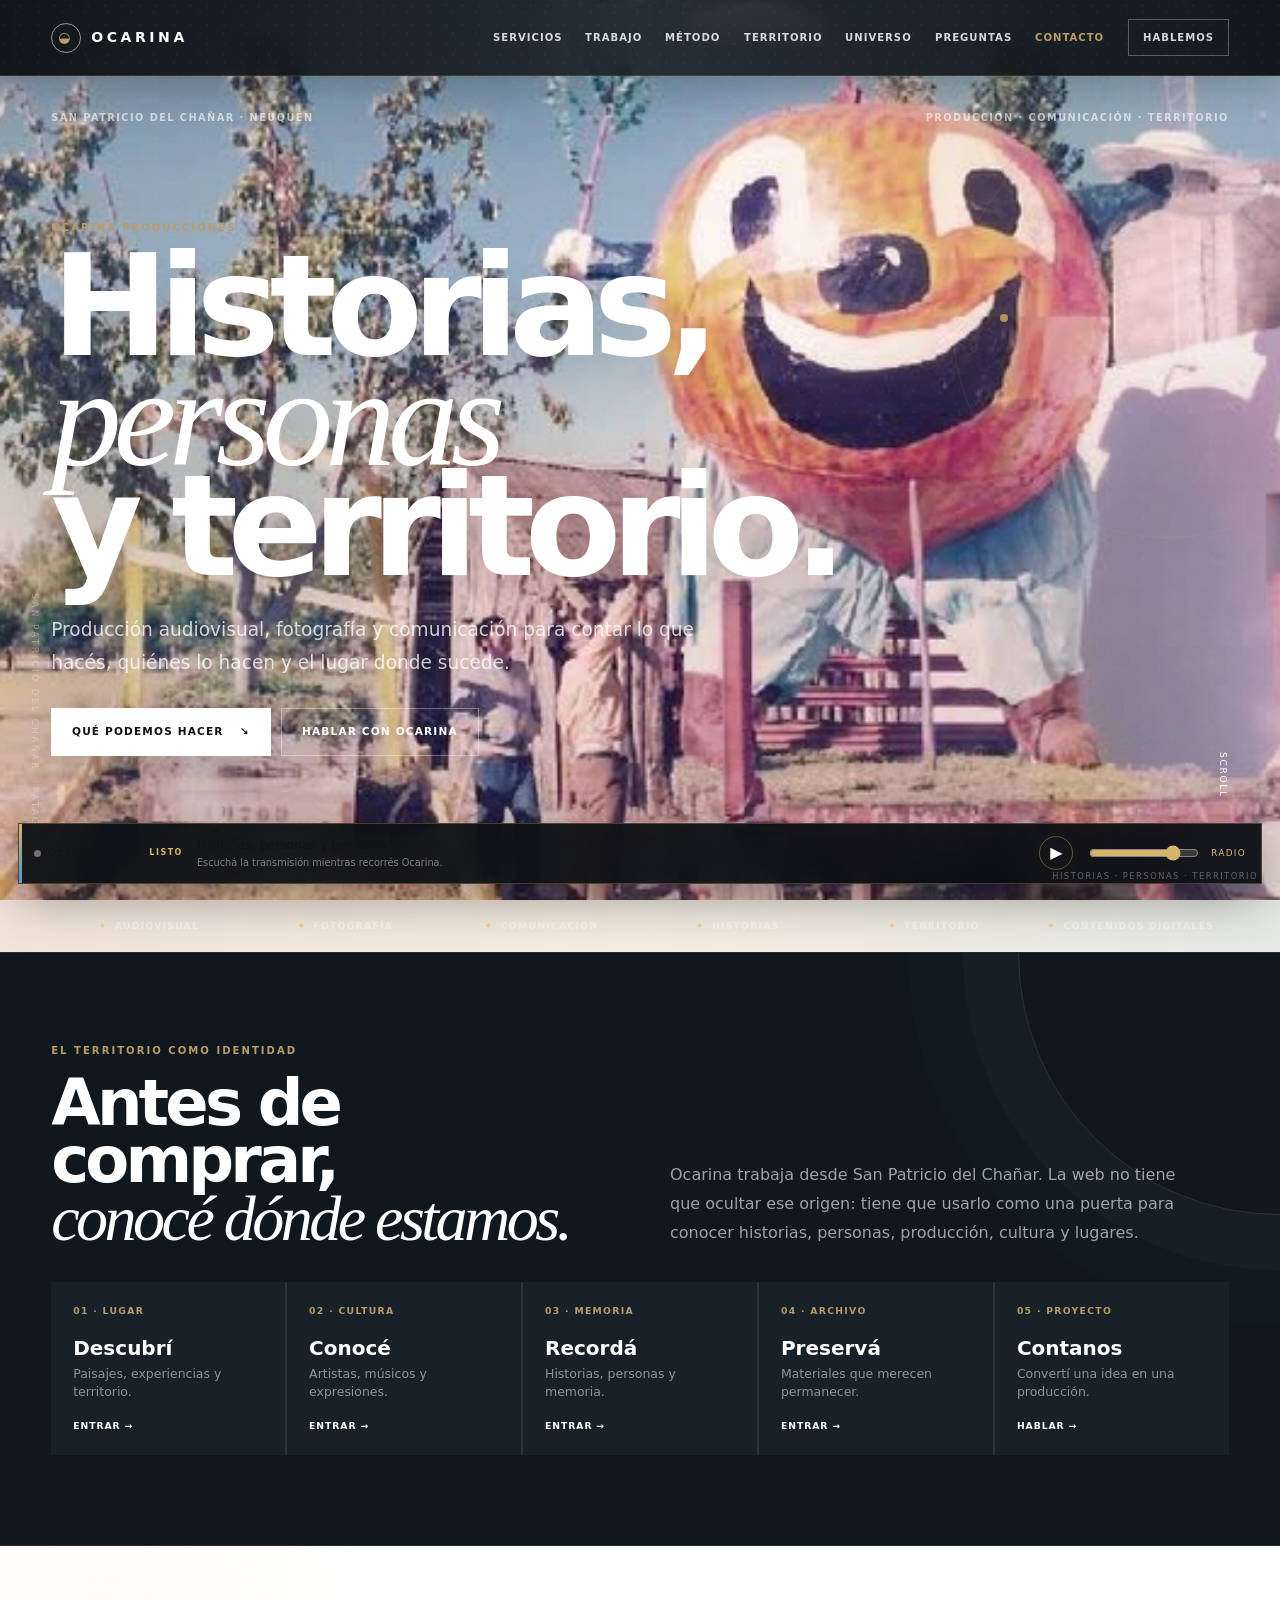
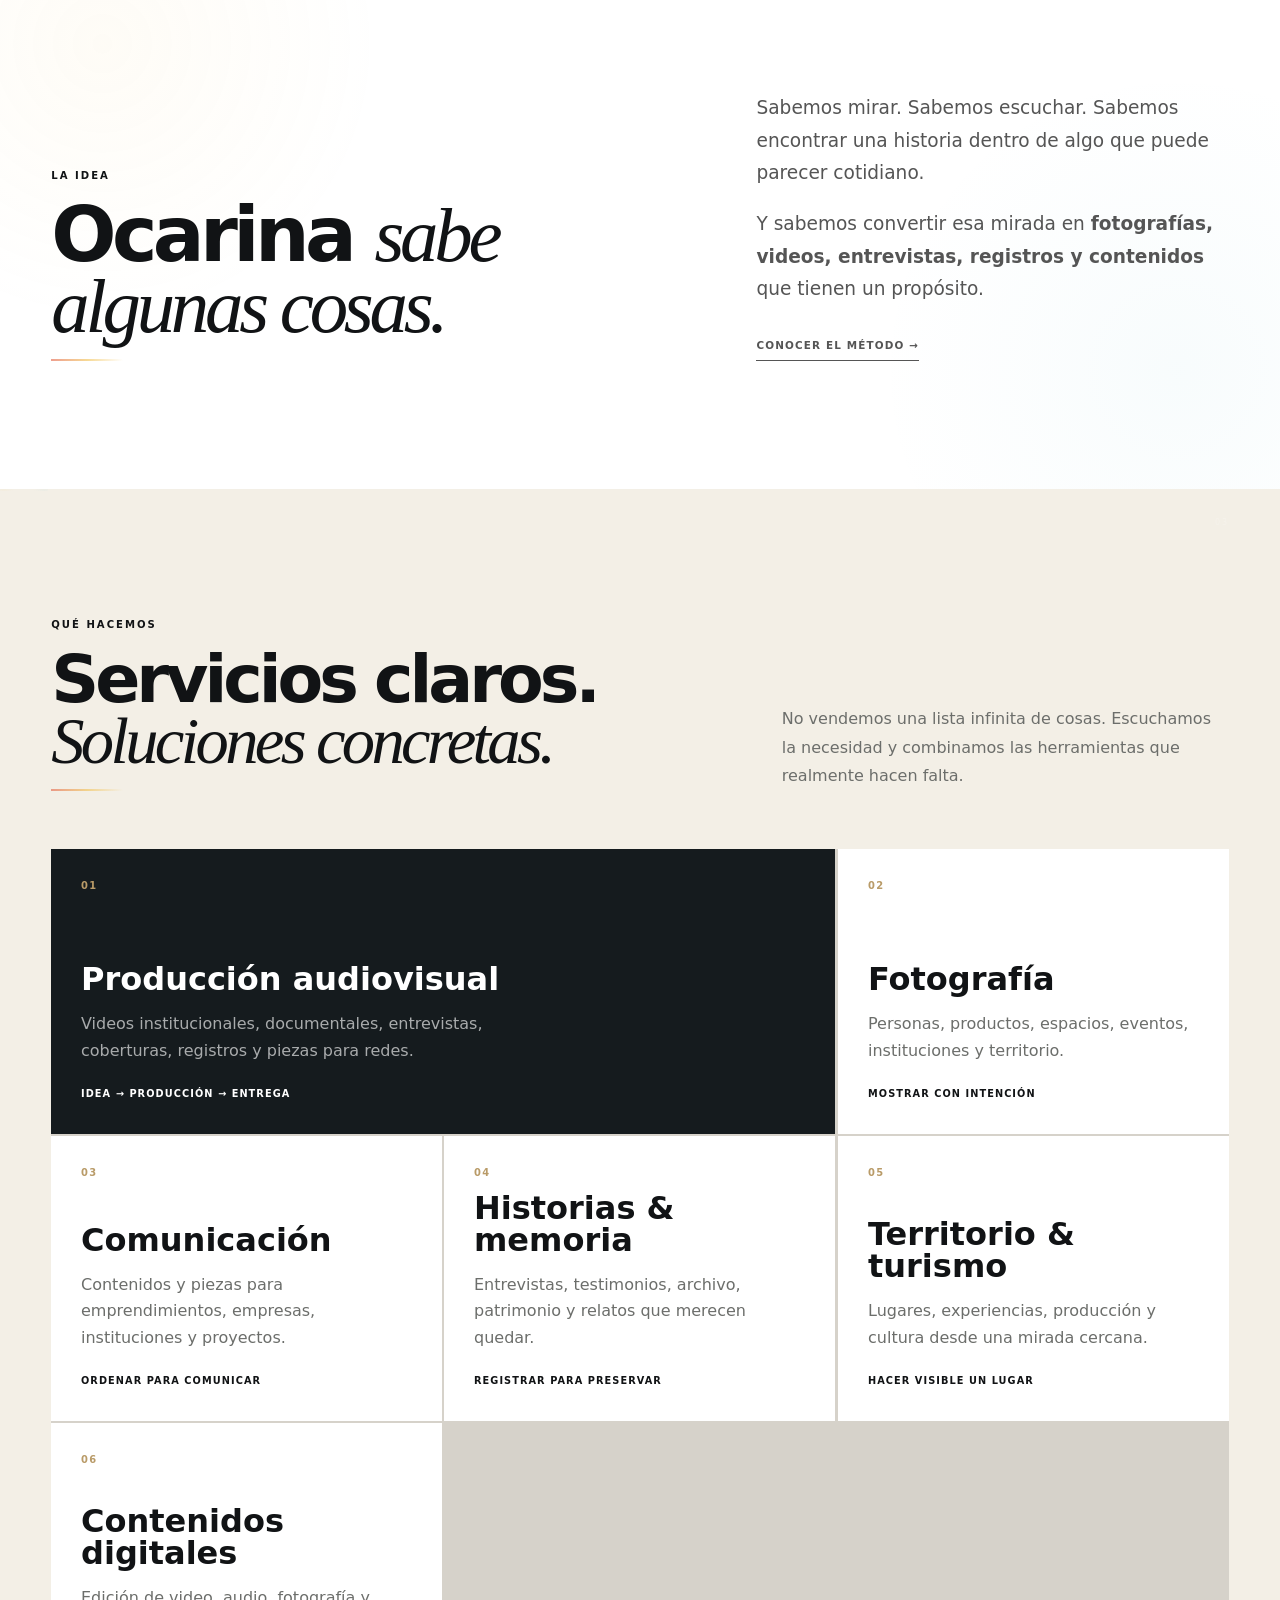
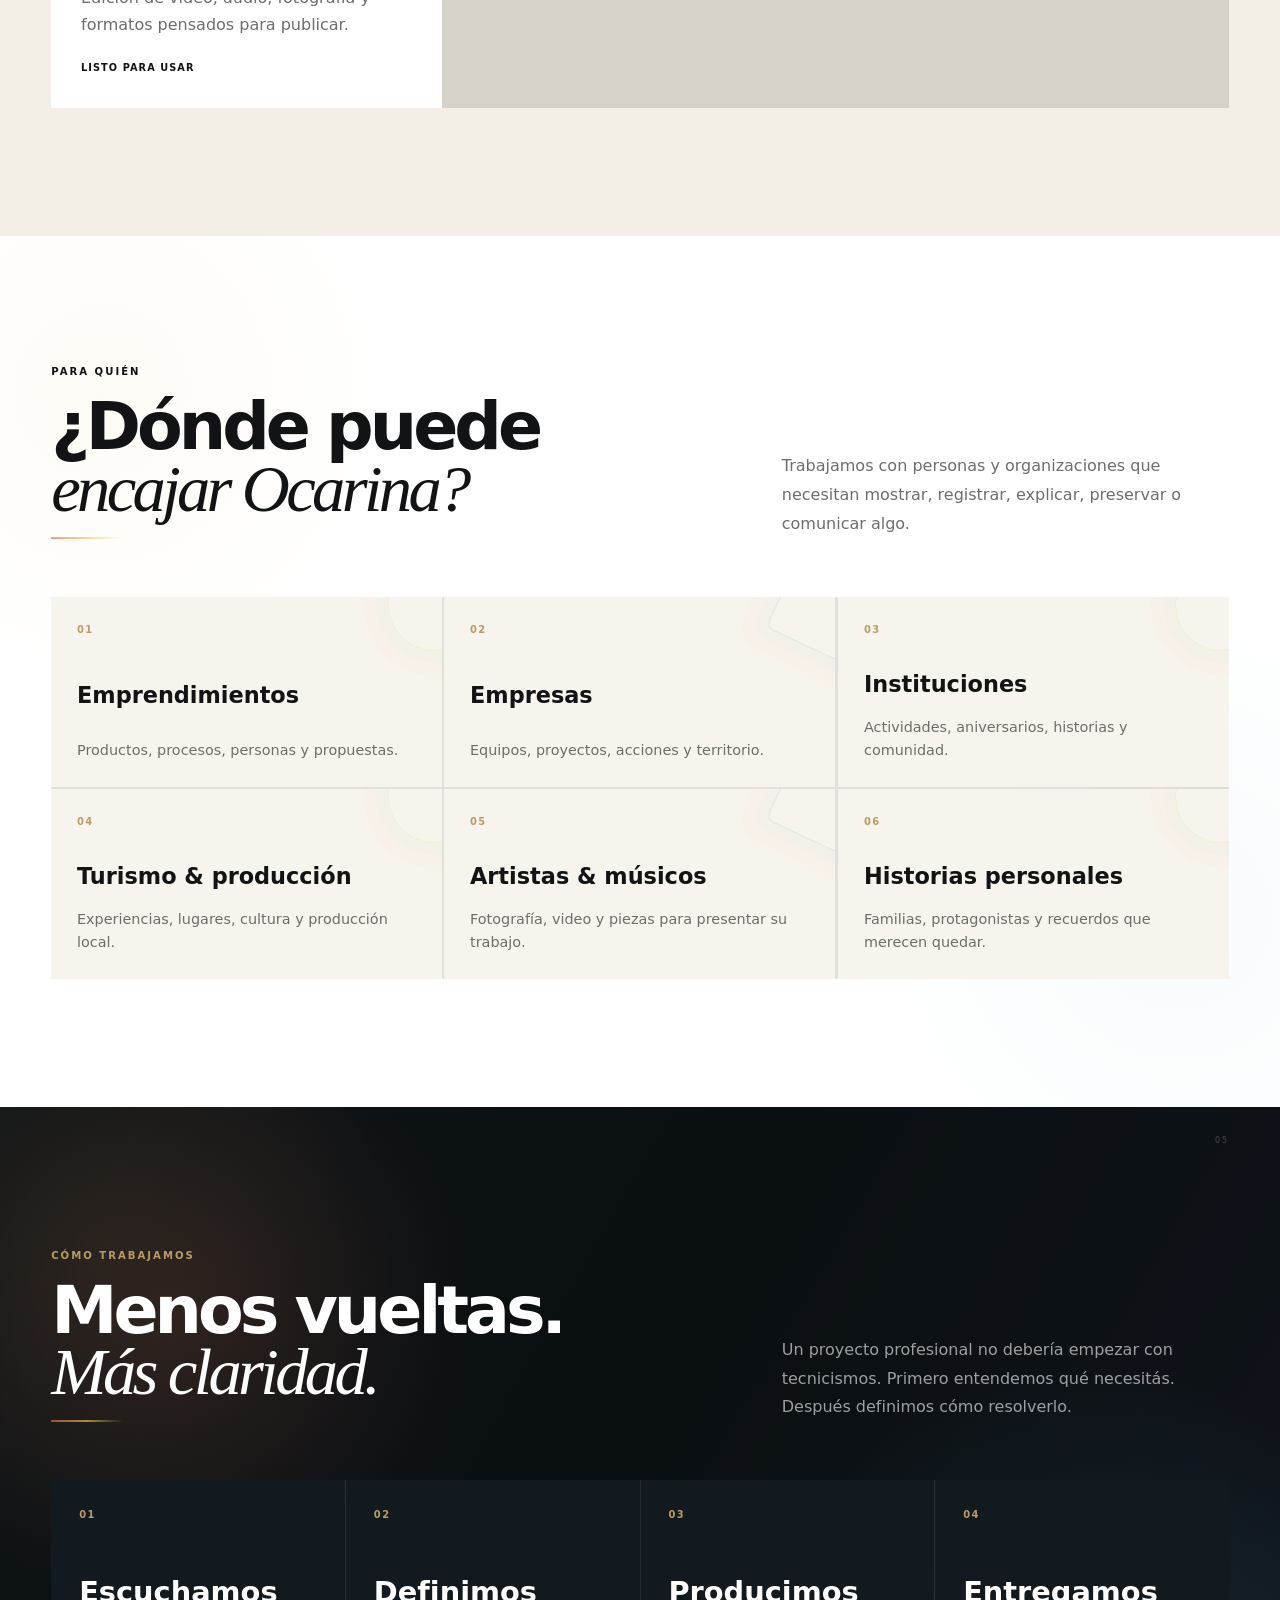
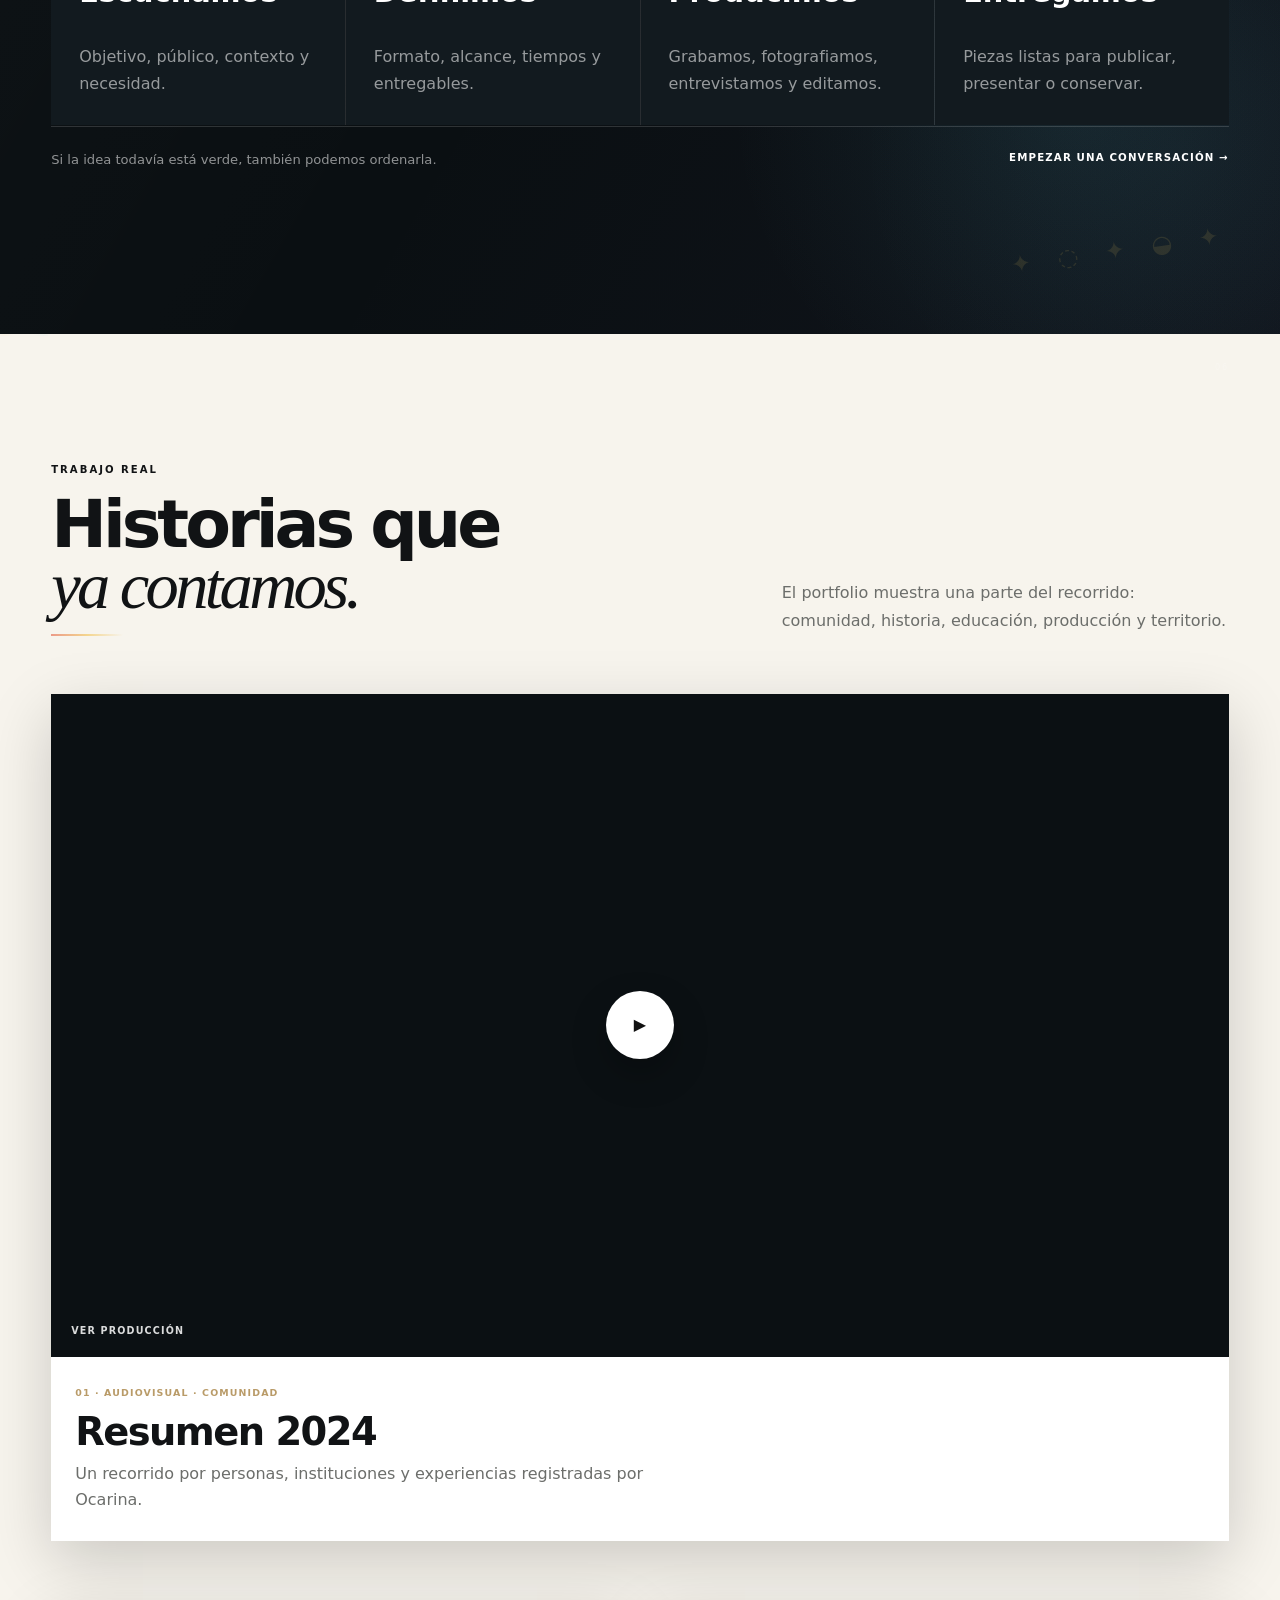
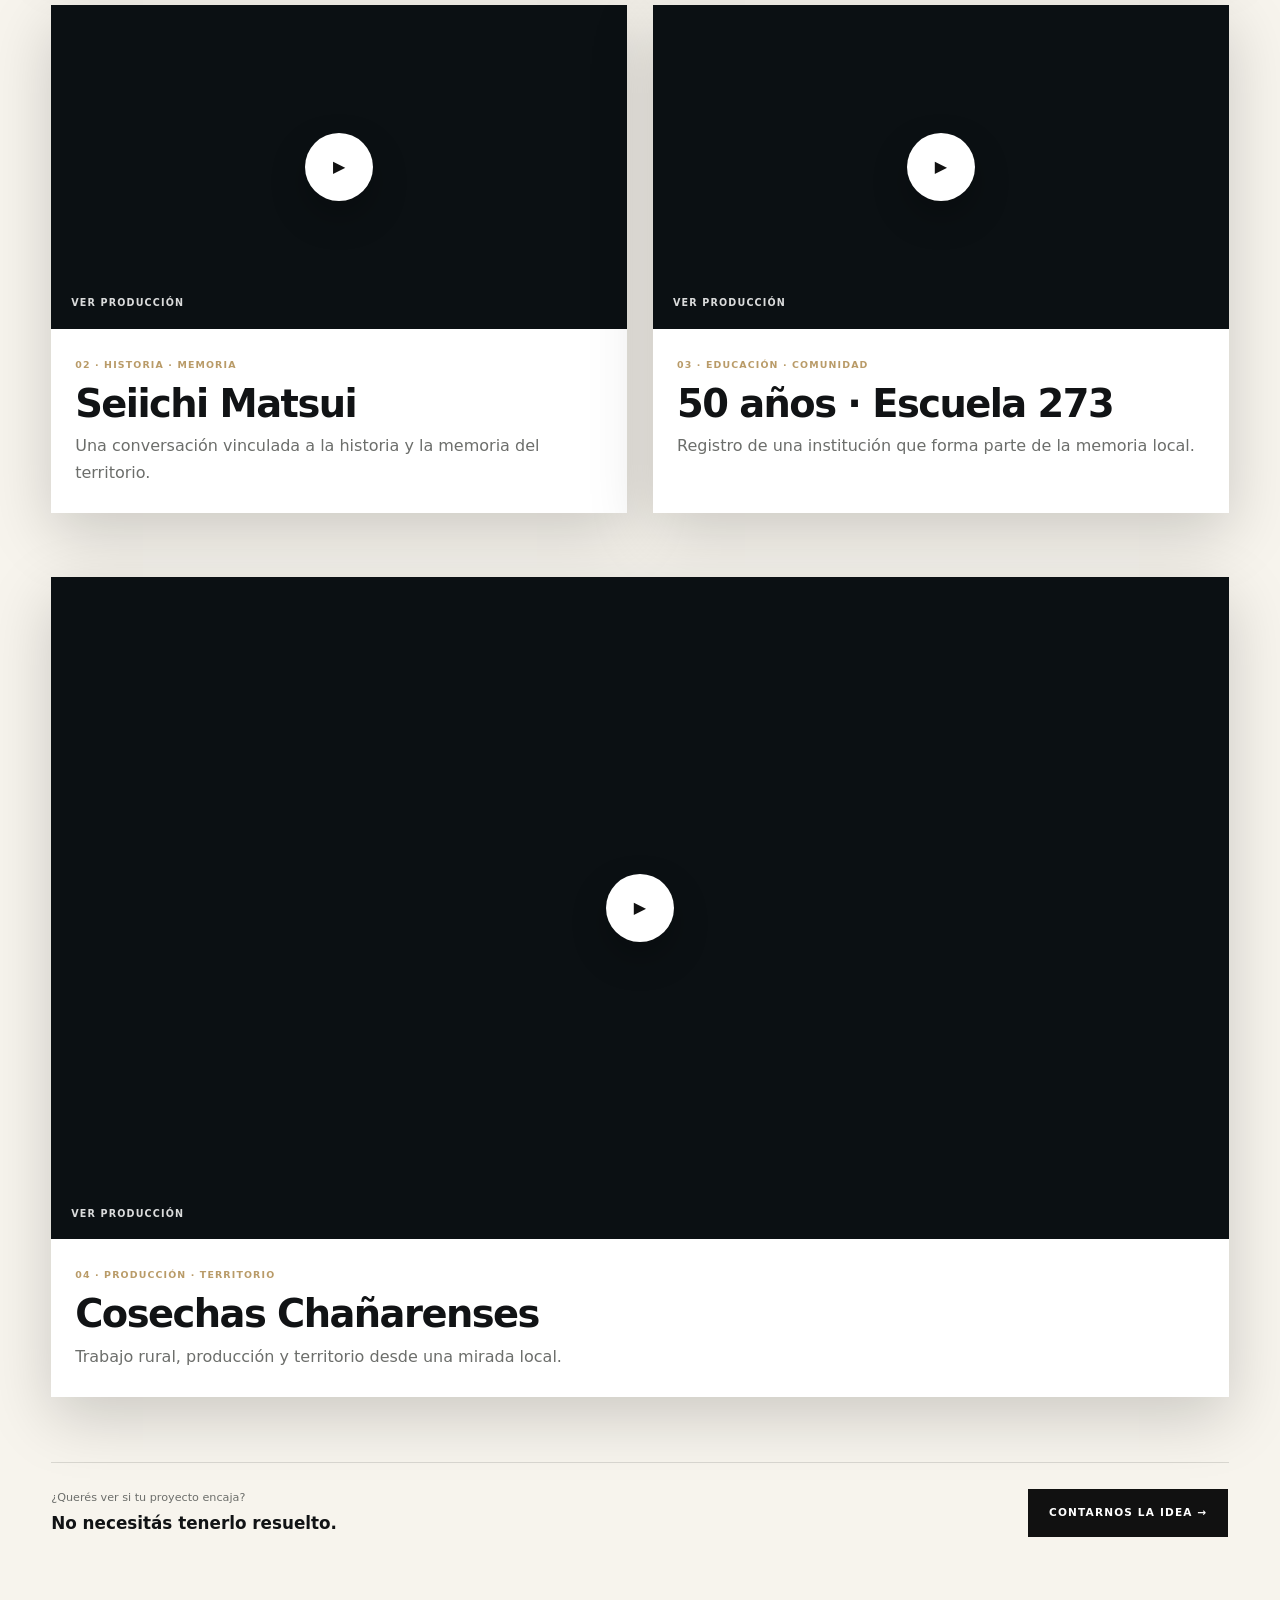
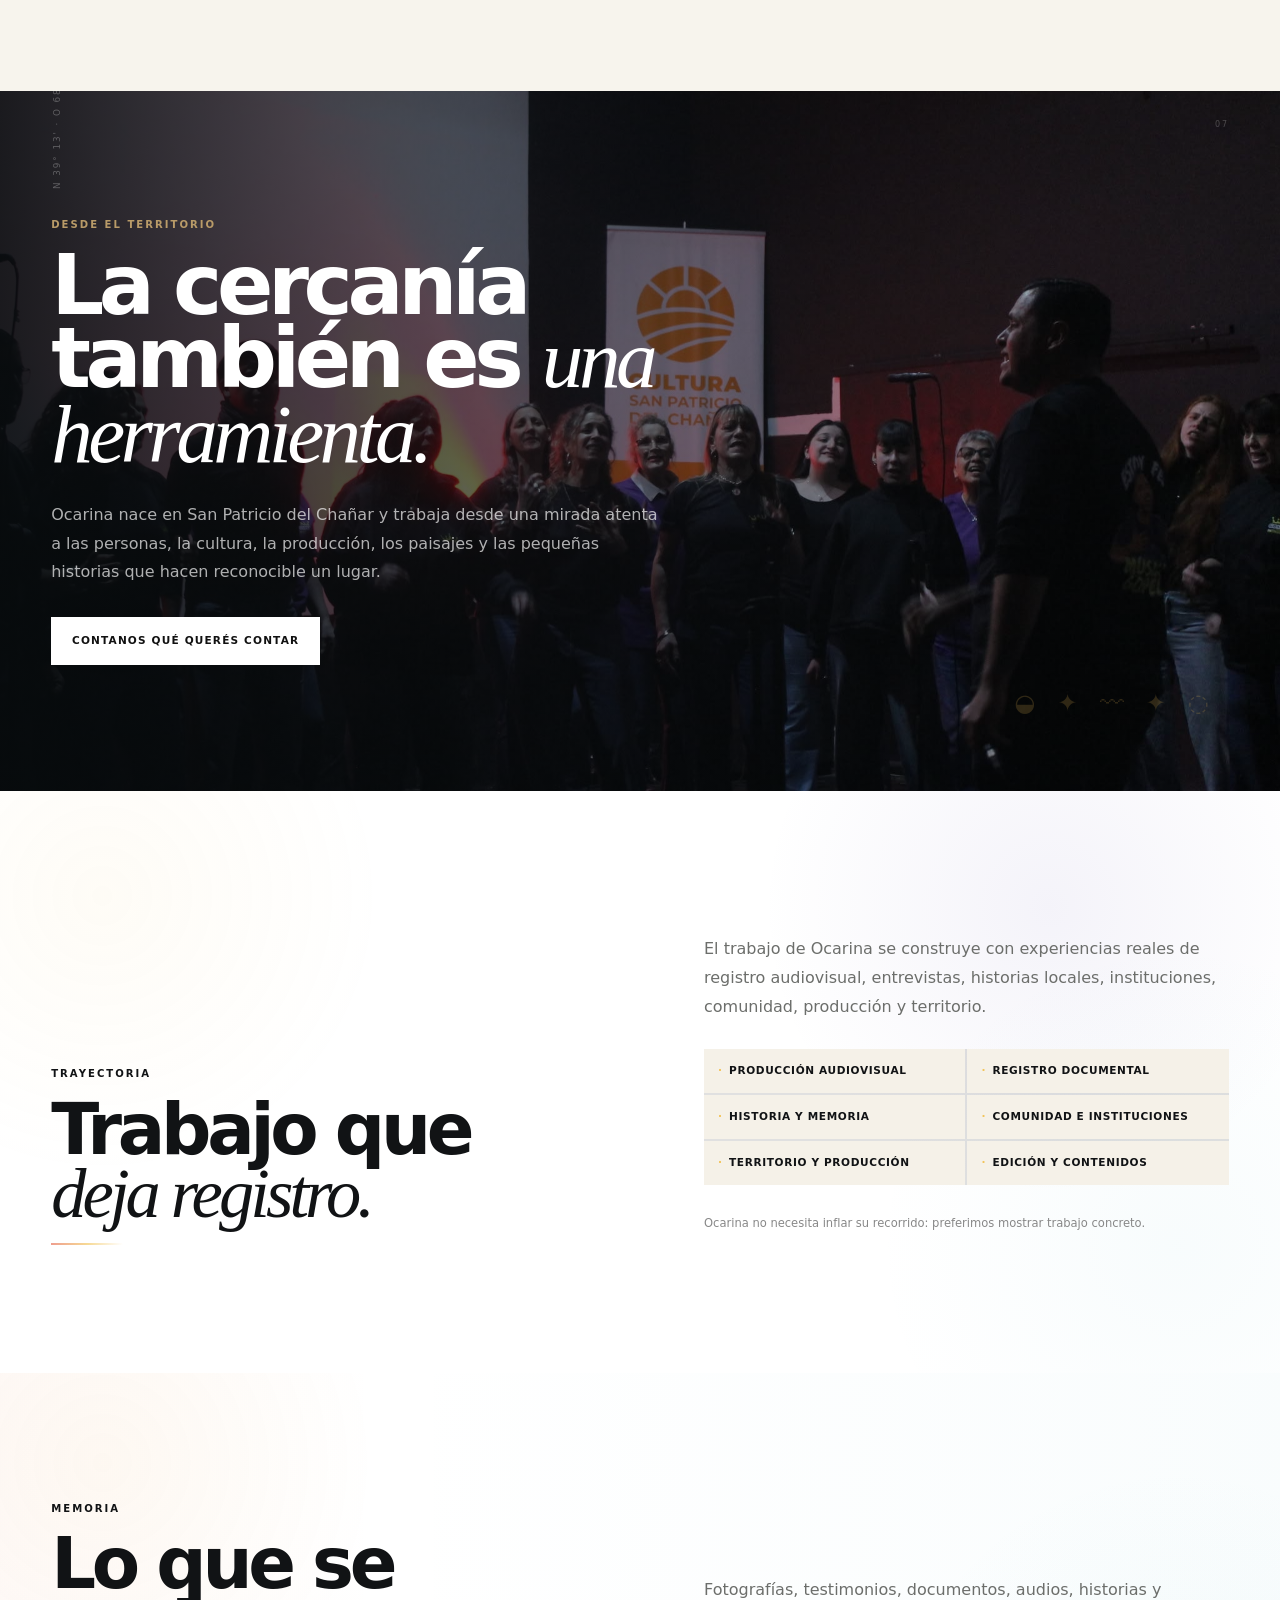
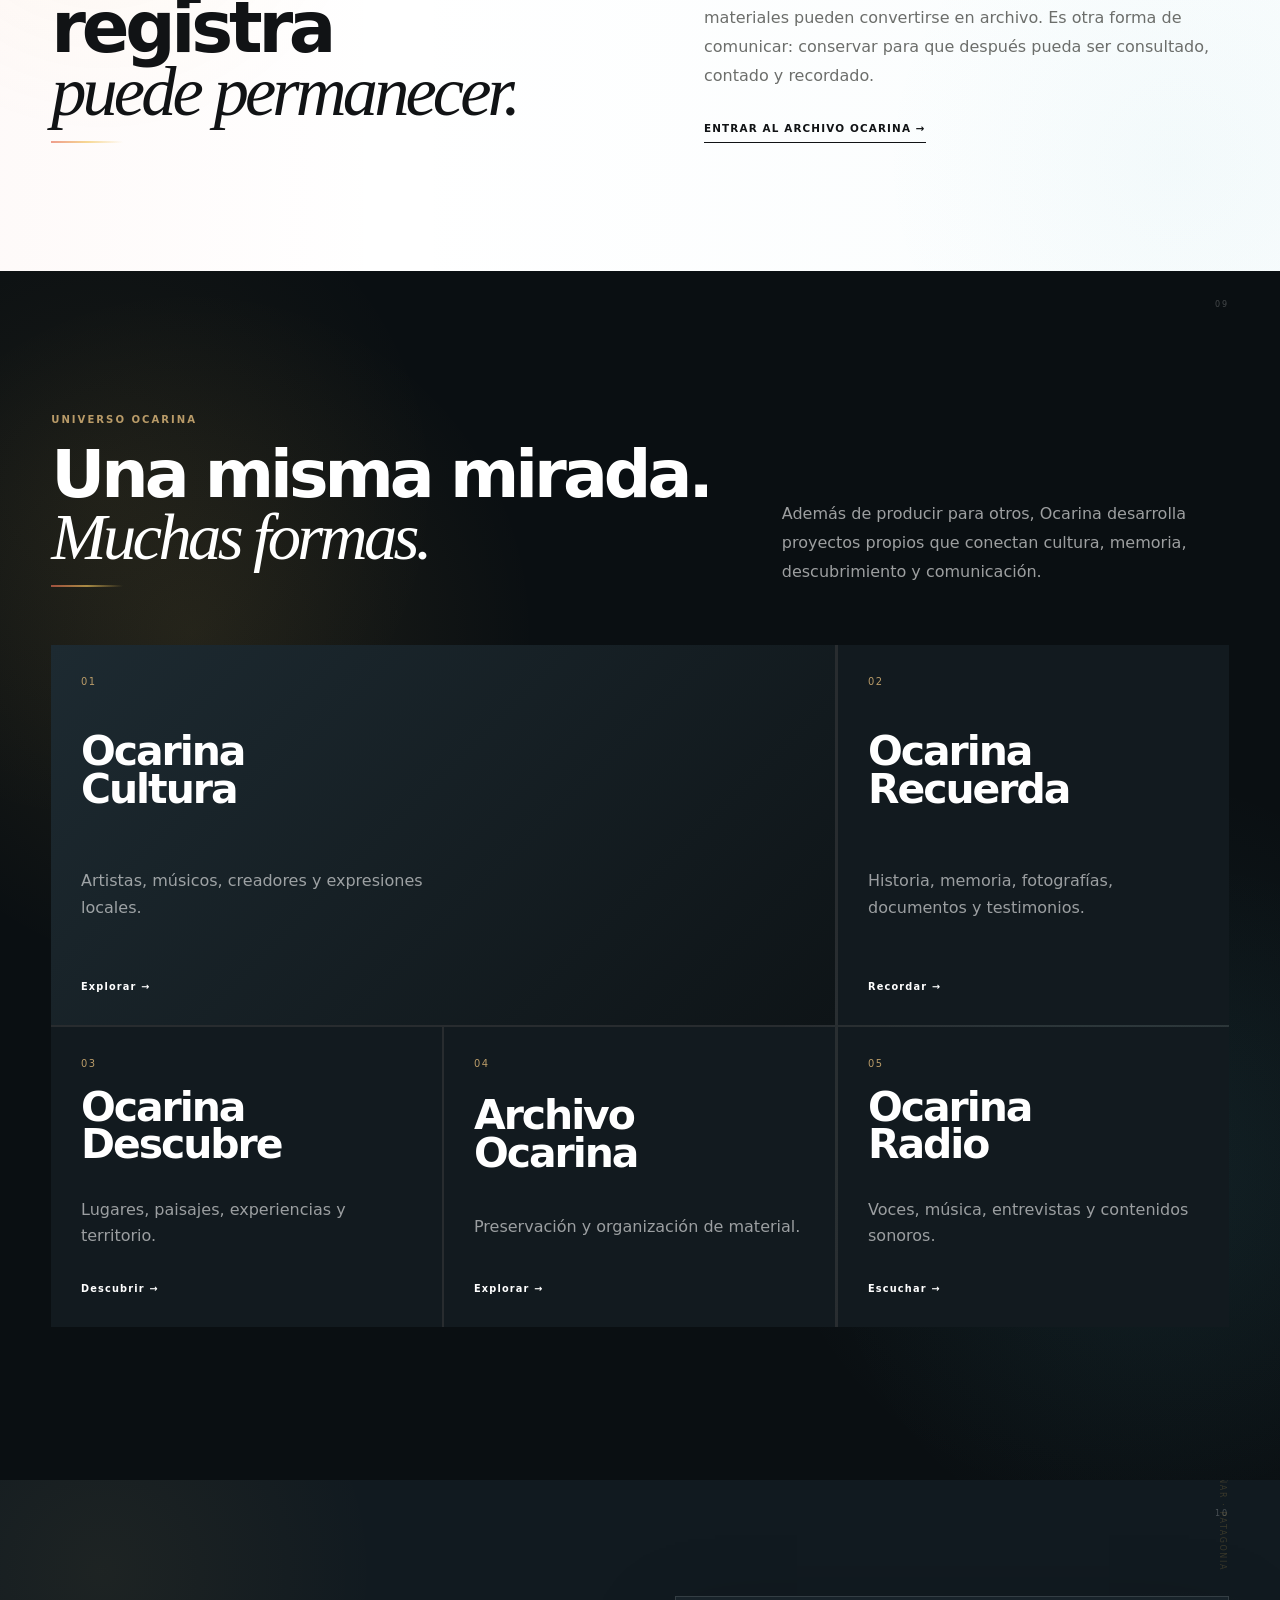
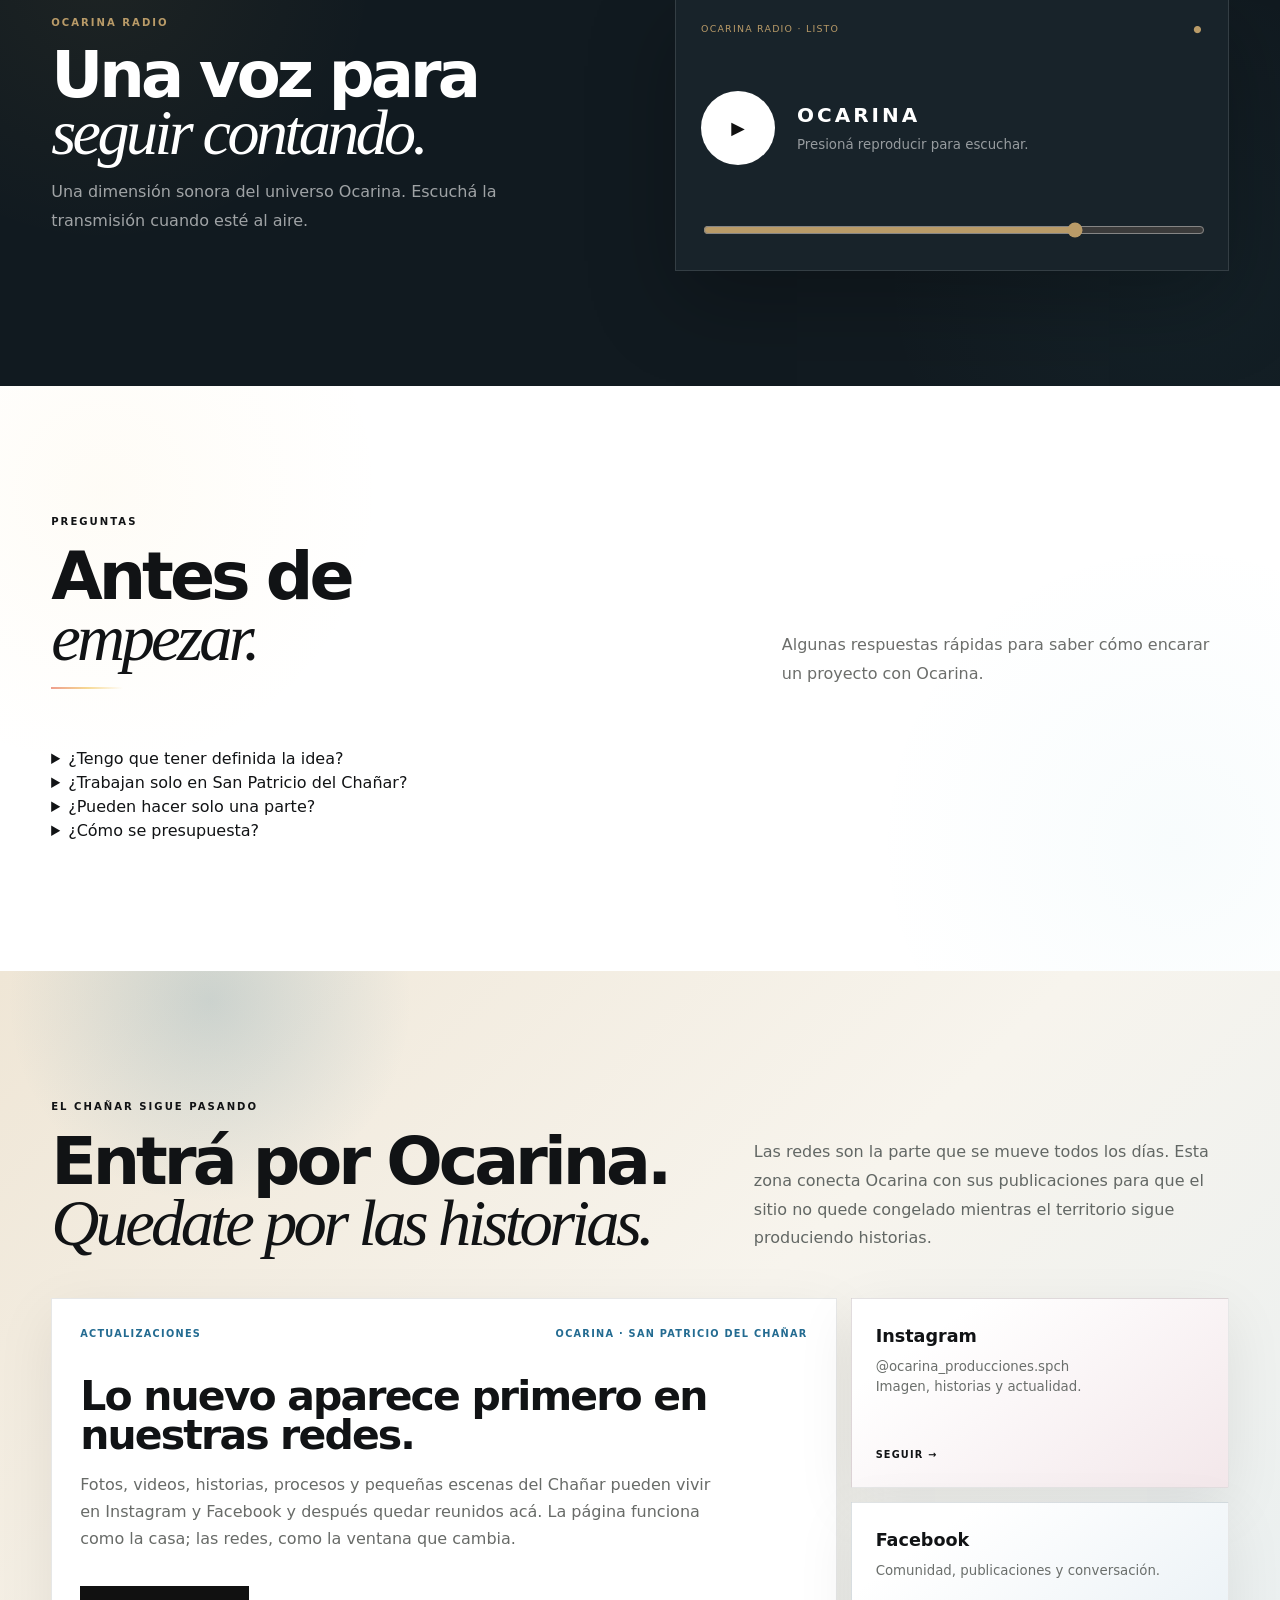
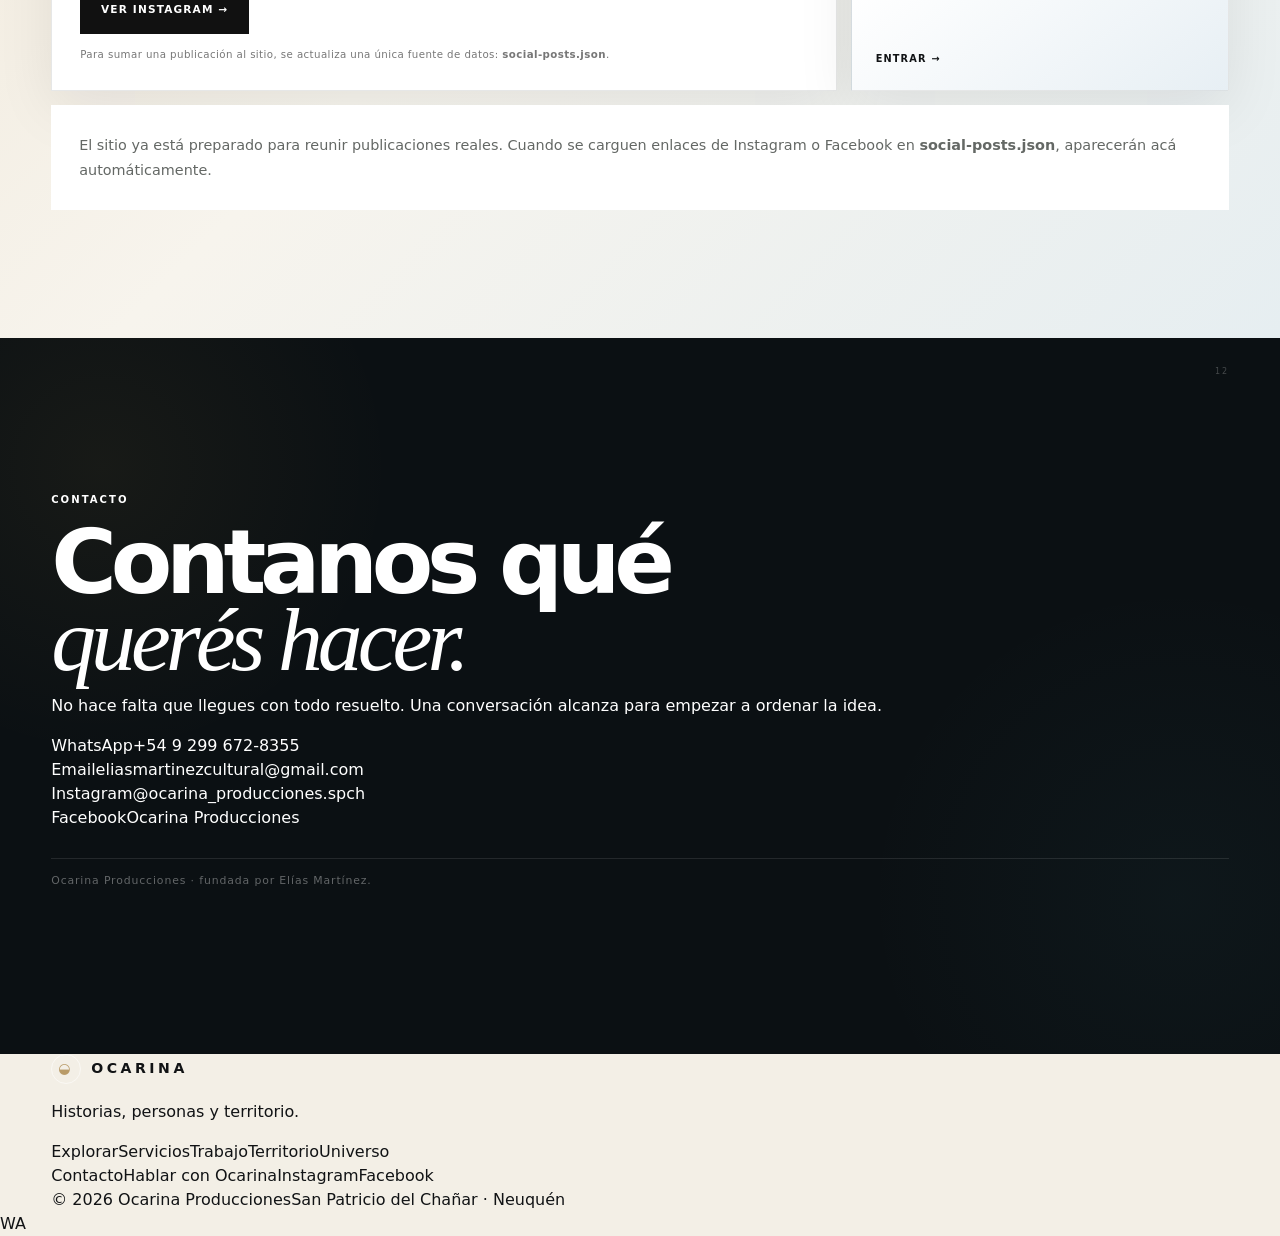
==== commit 59828ce8: "feat: apply expanded visual layer to Ocarina homepage" ====
--- a/index.html
+++ b/index.html
@@ -18,6 +18,7 @@
 <link rel="canonical" href="https://eliasmartinezcultural-glitch.github.io/ocarina-producciones/">
 <link rel="preconnect" href="https://www.youtube.com">
 <link rel="stylesheet" href="style.css">
+<link rel="stylesheet" href="visual.css">
 </head>
 <body>
 <a class="skip-link" href="#contenido">Ir al contenido</a>
@@ -55,12 +56,14 @@
 <section class="credentials section"><div class="container credentials-grid"><div><p class="eyebrow">TRAYECTORIA</p><h2>Trabajo que<br><em>deja registro.</em></h2></div><div class="credentials-copy"><p>El trabajo de Ocarina se construye con experiencias reales de registro audiovisual, entrevistas, historias locales, instituciones, comunidad, producción y territorio.</p><div class="credential-list"><span>Producción audiovisual</span><span>Registro documental</span><span>Historia y memoria</span><span>Comunidad e instituciones</span><span>Territorio y producción</span><span>Edición y contenidos</span></div><p class="micro-note">Ocarina no necesita inflar su recorrido: preferimos mostrar trabajo concreto.</p></div></div></section>
 <section class="archive section" id="archivo"><div class="container archive-grid"><div><p class="eyebrow">MEMORIA</p><h2>Lo que se registra<br><em>puede permanecer.</em></h2></div><div><p>Fotografías, testimonios, documentos, audios, historias y materiales pueden convertirse en archivo. Es otra forma de comunicar: conservar para que después pueda ser consultado, contado y recordado.</p><a class="text-link" href="archivos/">Entrar al Archivo Ocarina →</a></div></div></section>
 <section class="dark-band universe" id="universo"><div class="container"><div class="section-head light split"><div><p class="eyebrow accent">UNIVERSO OCARINA</p><h2>Una misma mirada.<br><em>Muchas formas.</em></h2></div><p>Además de producir para otros, Ocarina desarrolla proyectos propios que conectan cultura, memoria, descubrimiento y comunicación.</p></div><div class="universe-grid"><a class="universe-card large" href="cultura/"><span>01</span><h3>Ocarina<br>Cultura</h3><p>Artistas, músicos, creadores y expresiones locales.</p><b>Explorar →</b></a><a class="universe-card" href="recuerda/"><span>02</span><h3>Ocarina<br>Recuerda</h3><p>Historia, memoria, fotografías, documentos y testimonios.</p><b>Recordar →</b></a><a class="universe-card" href="descubre/"><span>03</span><h3>Ocarina<br>Descubre</h3><p>Lugares, paisajes, experiencias y territorio.</p><b>Descubrir →</b></a><a class="universe-card" href="archivos/"><span>04</span><h3>Archivo<br>Ocarina</h3><p>Preservación y organización de material.</p><b>Explorar →</b></a><a class="universe-card" href="#radio"><span>05</span><h3>Ocarina<br>Radio</h3><p>Voces, música, entrevistas y contenidos sonoros.</p><b>Escuchar →</b></a></div></div></section>
-<section class="radio" id="radio"><div class="container radio-grid"><div><p class="eyebrow accent">OCARINA RADIO</p><h2>Una voz para<br><em>seguir contando.</em></h2><p>Una dimensión sonora del universo Ocarina. Escuchá la transmisión cuando esté al aire.</p></div><div class="radio-player"><div class="radio-top"><span id="radioStatus">OCARINA RADIO · LISTO</span><span>●</span></div><div class="radio-center"><button id="radioPlay" class="play-button" aria-label="Reproducir Ocarina Radio">▶</button><div><strong>OCARINA</strong><small id="radioMessage">Presioná reproducir para escuchar.</small></div></div><label class="sr-only" for="radioVolume">Volumen</label><input id="radioVolume" type="range" min="0" max="1" step="0.05" value="0.8"></div></div></section>
-<section class="club section" id="club"><div class="container club-grid"><div><p class="eyebrow">COMUNIDAD</p><h2>Club<br><em>Ocarina.</em></h2></div><div><p>Una red local de personas, emprendimientos y aliados que creen en el valor de pertenecer, colaborar y hacer circular oportunidades.</p><div class="club-points"><span>Beneficios</span><span>Aliados</span><span>Comunidad</span><span>Territorio</span></div><a class="button button-dark" href="#contacto">Conocer Club Ocarina</a></div></div></section>
-<section class="faq section" id="preguntas"><div class="container"><div class="section-head split"><div><p class="eyebrow">PREGUNTAS</p><h2>Antes de<br><em>empezar.</em></h2></div><p>Algunas respuestas para que la primera conversación sea más simple.</p></div><div class="faq-list"><details><summary>¿Tengo que tener el proyecto definido?</summary><p>No. Podemos partir de una necesidad, una idea o un objetivo y ordenar juntos qué formato tiene sentido.</p></details><details><summary>¿Dónde trabaja Ocarina?</summary><p>La base está en San Patricio del Chañar, Neuquén. El alcance se conversa según el proyecto, sus tiempos y necesidades.</p></details><details><summary>¿Qué incluye una producción?</summary><p>Depende del objetivo. Primero definimos alcance, piezas, tiempos y entregables; después armamos la propuesta correspondiente.</p></details><details><summary>¿Puedo pedir solo edición?</summary><p>Sí. Ocarina también trabaja con edición de video, audio, fotografía y contenidos digitales cuando el material ya existe.</p></details></div></div></section>
-<section class="contact" id="contacto"><div class="container contact-inner"><p class="eyebrow accent">HABLEMOS</p><h2>Tenés una historia.<br><em>Tenemos una forma de contarla.</em></h2><p>Contanos qué necesitás. La primera conversación sirve para entender si podemos ayudarte y cuál sería el camino más lógico.</p><div class="contact-actions"><a class="button button-primary" href="https://wa.me/542996728355" target="_blank" rel="noopener">WhatsApp →</a><a class="button button-ghost light-border" href="mailto:eliasmartinezcultural@gmail.com">Email →</a></div><div class="contact-meta"><span>San Patricio del Chañar · Neuquén · Patagonia</span><span>eliasmartinezcultural@gmail.com</span></div><p class="founder-note"><strong>Ocarina Producciones</strong> · fundada por Elías Martínez</p></div></section>
+<section class="radio" id="radio"><div class="container radio-grid"><div><p class="eyebrow accent">OCARINA RADIO</p><h2>Una voz para<br><em>seguir contando.</em></h2><p>Una dimensión sonora del universo Ocarina. Escuchá la transmisión cuando esté al aire.</p></div><div class="radio-player"><div class="radio-top"><span id="radioStatus">OCARINA RADIO · LISTO</span><span>●</span></div><div class="radio-center"><button id="radioPlay" class="play-button" aria-label="Reproducir Ocarina Radio">▶</button><div><strong>OCARINA</strong><small id="radioMessage">Presioná reproducir para escuchar.</small></div></div><label class="sr-only" for="radioVolume">Volumen</label><input id="radioVolume" type="range" min="0" max="1" step="0.05" value="0.75"></div></div></section>
+<section class="faq section" id="preguntas"><div class="container"><div class="section-head split"><div><p class="eyebrow">PREGUNTAS</p><h2>Antes de<br><em>empezar.</em></h2></div><p>Algunas respuestas rápidas para saber cómo encarar un proyecto con Ocarina.</p></div><div class="faq-grid"><details><summary>¿Tengo que tener definida la idea?</summary><p>No. Podemos partir de una necesidad, una idea inicial o incluso de algo que todavía no sabés cómo comunicar.</p></details><details><summary>¿Trabajan solo en San Patricio del Chañar?</summary><p>La base de Ocarina está en San Patricio del Chañar. Según el proyecto, podemos evaluar otros lugares y modalidades de trabajo.</p></details><details><summary>¿Pueden hacer solo una parte?</summary><p>Sí. Podemos trabajar una etapa concreta, como fotografía, edición, entrevista, registro o una pieza audiovisual.</p></details><details><summary>¿Cómo se presupuesta?</summary><p>Primero entendemos el proyecto. Después definimos alcance, entregables y tiempos para armar una propuesta concreta.</p></details></div></div></section>
+<section class="contact section" id="contacto"><div class="container contact-grid"><div><p class="eyebrow">CONTACTO</p><h2>Contanos qué<br><em>querés hacer.</em></h2><p>No hace falta que llegues con todo resuelto. Una conversación alcanza para empezar a ordenar la idea.</p></div><div class="contact-panel"><div><span>WhatsApp</span><a href="https://wa.me/542996728355" target="_blank" rel="noopener">+54 9 299 672-8355</a></div><div><span>Email</span><a href="mailto:eliasmartinezcultural@gmail.com">eliasmartinezcultural@gmail.com</a></div><div><span>Instagram</span><a href="https://www.instagram.com/ocarina_producciones.spch/" target="_blank" rel="noopener">@ocarina_producciones.spch</a></div><div><span>Facebook</span><a href="https://www.facebook.com/profile.php?id=61572235945053" target="_blank" rel="noopener">Ocarina Producciones</a></div><p class="founder-note">Ocarina Producciones · fundada por Elías Martínez.</p></div></div></section>
 </main>
-<footer class="footer"><div class="container footer-inner"><div><strong>OCARINA</strong><p>Historias, personas y territorio.</p></div><nav class="footer-links" aria-label="Enlaces del pie"><a href="#servicios">Servicios</a><a href="#trabajo">Trabajo</a><a href="#metodo">Método</a><a href="#universo">Universo</a><a href="#preguntas">Preguntas</a><a href="#contacto">Contacto</a></nav><small>© <span id="year"></span> Ocarina Producciones</small></div></footer>
-<a class="floating-contact" href="https://wa.me/542996728355" target="_blank" rel="noopener" aria-label="Contactar a Ocarina por WhatsApp">WhatsApp <span>↗</span></a>
-<audio id="radioAudio" crossorigin="anonymous"></audio><script src="script.js" defer></script><script src="enhancements.js" defer></script>
-</body></html>
+<footer class="site-footer"><div class="container footer-grid"><div><a class="brand" href="#inicio"><span class="brand-mark">◒</span><span>OCARINA</span></a><p>Historias, personas y territorio.</p></div><div><span class="footer-label">Explorar</span><a href="#servicios">Servicios</a><a href="#trabajo">Trabajo</a><a href="#territorio">Territorio</a><a href="#universo">Universo</a></div><div><span class="footer-label">Contacto</span><a href="#contacto">Hablar con Ocarina</a><a href="https://www.instagram.com/ocarina_producciones.spch/" target="_blank" rel="noopener">Instagram</a><a href="https://www.facebook.com/profile.php?id=61572235945053" target="_blank" rel="noopener">Facebook</a></div></div><div class="container footer-bottom"><span>© 2026 Ocarina Producciones</span><span>San Patricio del Chañar · Neuquén</span></div></footer>
+<div class="floating-wa"><a href="https://wa.me/542996728355" target="_blank" rel="noopener" aria-label="Hablar con Ocarina por WhatsApp">WA</a></div>
+<audio id="radioAudio" crossorigin="anonymous"></audio>
+<script src="script.js" defer></script>
+<script src="enhancements.js" defer></script>
+</body>
+</html>
--- a/visual.css
+++ b/visual.css
@@ -0,0 +1,35 @@
+:root{--oca-coral:#e56b52;--oca-yellow:#f2c45b;--oca-cyan:#56b7c9;--oca-violet:#7467b7;--oca-green:#718f5a;--oca-sky:#78a9c8}
+body{background-image:radial-gradient(circle at 12% 14%,rgba(242,196,91,.12),transparent 23%),radial-gradient(circle at 88% 48%,rgba(86,183,201,.09),transparent 25%),linear-gradient(115deg,rgba(229,107,82,.025),transparent 38%,rgba(116,103,183,.04));background-attachment:fixed}
+body:after{content:"";position:fixed;inset:0;z-index:9990;pointer-events:none;opacity:.035;background-image:radial-gradient(circle at 20% 30%,#fff 0 1px,transparent 1.5px),radial-gradient(circle at 70% 60%,#fff 0 1px,transparent 1.5px);background-size:17px 19px,23px 21px;mix-blend-mode:screen}
+.page:before,.page:after{content:"";position:fixed;pointer-events:none;z-index:0}.page:before{inset:0;background:radial-gradient(circle at 15% 20%,rgba(242,196,91,.12),transparent 25%),radial-gradient(circle at 90% 75%,rgba(86,183,201,.09),transparent 24%)}
+.page>*{position:relative;z-index:1}.mini-nav{background:linear-gradient(90deg,rgba(11,16,19,.96),rgba(26,20,30,.96),rgba(11,16,19,.96));box-shadow:0 12px 45px rgba(0,0,0,.22)}
+.page-hero{position:relative;overflow:hidden;background:radial-gradient(circle at 78% 22%,rgba(86,183,201,.2),transparent 24%),radial-gradient(circle at 20% 80%,rgba(229,107,82,.14),transparent 28%)}
+.page-hero:before{content:"◒  ✦  ◌  ✦  ◒";position:absolute;right:5%;top:18%;font-size:2rem;letter-spacing:.45em;color:rgba(242,196,91,.2);transform:rotate(-10deg)}
+.page-hero:after{content:"〰〰〰〰〰";position:absolute;right:8%;bottom:12%;font-size:2rem;color:rgba(86,183,201,.18);transform:rotate(-7deg)}
+.card{position:relative;overflow:hidden;background:linear-gradient(145deg,rgba(255,255,255,.045),rgba(255,255,255,.015));box-shadow:0 18px 55px rgba(0,0,0,.18);transition:transform .35s ease,border-color .35s ease,box-shadow .35s ease}.card:before{content:"";position:absolute;width:100px;height:100px;right:-30px;top:-30px;border-radius:50%;border:1px solid rgba(242,196,91,.28);box-shadow:0 0 0 14px rgba(86,183,201,.03),0 0 0 30px rgba(229,107,82,.025);pointer-events:none}.card:nth-child(3n+2):before{border-radius:12px;transform:rotate(28deg);border-color:rgba(86,183,201,.28)}.card:hover{transform:translateY(-7px);border-color:rgba(242,196,91,.28);box-shadow:0 28px 75px rgba(0,0,0,.28)}
+.editorial{background:radial-gradient(circle at 82% 30%,rgba(116,103,183,.1),transparent 24%)}
+.real{position:relative}.real:after{content:"✦";position:absolute;right:3%;top:15%;font-size:5rem;color:rgba(229,107,82,.12);transform:rotate(18deg)}
+.footer-nav{position:relative}.footer-nav:before{content:"SAN PATRICIO DEL CHAÑAR · PATAGONIA";position:absolute;right:0;top:-22px;font-size:.5rem;letter-spacing:.25em;color:rgba(255,255,255,.22)}
+.page .button{box-shadow:0 10px 30px rgba(0,0,0,.14);position:relative;overflow:hidden}.page .button:after{content:"";position:absolute;inset:0;background:linear-gradient(110deg,transparent 35%,rgba(255,255,255,.22) 48%,transparent 60%);transform:translateX(-120%);transition:transform .7s ease}.page .button:hover:after{transform:translateX(120%)}
+.page main:after{content:"N 39° 13' · O 68° 49'   ─────   ◌   ─────   ✦";display:block;text-align:center;padding:34px 20px;color:rgba(255,255,255,.16);font-size:.52rem;letter-spacing:.2em}
+/* Capa visual del sitio principal: arquitectura intacta, estética expandida. */
+body:before{content:"";position:fixed;inset:0;pointer-events:none;z-index:9989;opacity:.045;background-image:repeating-linear-gradient(0deg,transparent 0,transparent 3px,rgba(255,255,255,.08) 4px),repeating-linear-gradient(90deg,transparent 0,transparent 7px,rgba(242,196,91,.035) 8px);mix-blend-mode:overlay}
+.site-header{backdrop-filter:blur(12px);-webkit-backdrop-filter:blur(12px);background:linear-gradient(90deg,rgba(8,12,14,.92),rgba(19,24,28,.82),rgba(8,12,14,.92));border-bottom:1px solid rgba(242,196,91,.12);box-shadow:0 10px 40px rgba(0,0,0,.18)}
+.hero{isolation:isolate}.hero:before{content:"◌  ✦  ◒";position:absolute;z-index:2;right:5%;top:17%;font-size:clamp(1.4rem,3vw,3rem);letter-spacing:.35em;color:rgba(242,196,91,.24);transform:rotate(-9deg);pointer-events:none;text-shadow:0 0 28px rgba(242,196,91,.15)}.hero:after{content:"〰〰〰〰〰〰〰";position:absolute;z-index:2;right:7%;bottom:15%;font-size:clamp(1rem,2vw,2rem);color:rgba(86,183,201,.2);transform:rotate(-7deg);pointer-events:none}
+.hero-media{filter:saturate(1.08) contrast(1.04)}.hero-overlay{background:radial-gradient(circle at 78% 22%,rgba(242,196,91,.13),transparent 20%),radial-gradient(circle at 18% 72%,rgba(86,183,201,.12),transparent 23%),linear-gradient(115deg,rgba(229,107,82,.08),transparent 42%,rgba(116,103,183,.08))}
+.hero-content{position:relative}.hero-main{filter:drop-shadow(0 12px 28px rgba(0,0,0,.2))}.hero h1 em{ text-shadow:0 0 28px rgba(242,196,91,.12)}
+.trust-strip{background:linear-gradient(90deg,rgba(229,107,82,.08),rgba(242,196,91,.04),rgba(86,183,201,.08));border-top:1px solid rgba(255,255,255,.06);border-bottom:1px solid rgba(255,255,255,.06)}.trust-grid span{position:relative}.trust-grid span:before{content:"✦";margin-right:.45rem;color:var(--oca-yellow);opacity:.6}
+.section,.territory,.dark-band,.radio{position:relative;isolation:isolate}.section:before,.dark-band:before,.radio:before{content:"";position:absolute;inset:0;pointer-events:none;z-index:-1;background:radial-gradient(circle at 8% 18%,rgba(242,196,91,.055),transparent 22%),radial-gradient(circle at 92% 78%,rgba(86,183,201,.045),transparent 24%)}
+.section-head h2,.statement h2,.credentials h2,.archive h2{position:relative}.section-head h2:after,.statement h2:after,.credentials h2:after,.archive h2:after{content:"";display:block;width:72px;height:2px;margin-top:18px;background:linear-gradient(90deg,var(--oca-coral),var(--oca-yellow),transparent);opacity:.65}
+.service-card,.fit-grid article,.work-card,.universe-card,.radio-player{position:relative;overflow:hidden}.service-card:before,.fit-grid article:before,.work-card:before,.universe-card:before,.radio-player:before{content:"";position:absolute;inset:0;pointer-events:none;background:linear-gradient(120deg,transparent 0 35%,rgba(255,255,255,.055) 48%,transparent 60%);transform:translateX(-130%);transition:transform .9s ease}.service-card:hover:before,.fit-grid article:hover:before,.work-card:hover:before,.universe-card:hover:before,.radio-player:hover:before{transform:translateX(130%)}
+.service-card:after,.fit-grid article:after,.work-card:after,.universe-card:after{content:"";position:absolute;width:90px;height:90px;right:-38px;top:-38px;border:1px solid rgba(242,196,91,.2);border-radius:50%;box-shadow:0 0 0 12px rgba(86,183,201,.025),0 0 0 24px rgba(229,107,82,.02);pointer-events:none}.service-card:nth-child(3n+2):after,.fit-grid article:nth-child(3n+2):after{border-radius:8px;transform:rotate(25deg);border-color:rgba(86,183,201,.2)}
+.method{background-image:radial-gradient(circle at 14% 25%,rgba(229,107,82,.12),transparent 24%),radial-gradient(circle at 84% 72%,rgba(86,183,201,.1),transparent 28%),linear-gradient(120deg,rgba(255,255,255,.02),transparent 45%,rgba(116,103,183,.06))}.method:after{content:"✦  ◌  ✦  ◒  ✦";position:absolute;right:4%;bottom:8%;font-size:1.5rem;letter-spacing:.4em;color:rgba(242,196,91,.12);transform:rotate(-8deg);pointer-events:none}
+.work-card{box-shadow:0 20px 60px rgba(0,0,0,.18);transition:transform .4s ease,box-shadow .4s ease,border-color .4s ease}.work-card:hover{transform:translateY(-8px);box-shadow:0 30px 85px rgba(0,0,0,.28);border-color:rgba(242,196,91,.2)}.video iframe{filter:saturate(1.05) contrast(1.03)}
+.territory{overflow:hidden}.territory:before{content:"N 39° 13'  ·  O 68° 49'";position:absolute;left:4%;top:14%;z-index:2;font-size:.55rem;letter-spacing:.22em;color:rgba(255,255,255,.28);transform:rotate(-90deg);transform-origin:left top;pointer-events:none}.territory:after{content:"◒  ✦  〰  ✦  ◌";position:absolute;right:5%;bottom:10%;z-index:2;font-size:1.5rem;letter-spacing:.3em;color:rgba(242,196,91,.18);pointer-events:none}
+.credentials{background-image:radial-gradient(circle at 82% 20%,rgba(116,103,183,.08),transparent 25%)}.credential-list span{position:relative}.credential-list span:before{content:"·";color:var(--oca-yellow);margin-right:.4rem}
+.archive{background-image:linear-gradient(90deg,rgba(229,107,82,.035),transparent 30%,rgba(86,183,201,.035))}
+.universe{background-image:radial-gradient(circle at 15% 30%,rgba(242,196,91,.09),transparent 25%),radial-gradient(circle at 88% 72%,rgba(86,183,201,.08),transparent 26%)}.universe-card{transition:transform .4s ease,box-shadow .4s ease,border-color .4s ease}.universe-card:hover{transform:translateY(-9px) rotate(-.3deg);box-shadow:0 28px 70px rgba(0,0,0,.3);border-color:rgba(242,196,91,.24)}
+.radio{overflow:hidden}.radio:after{content:"OCARINA · SAN PATRICIO DEL CHAÑAR · PATAGONIA";position:absolute;right:4%;top:18%;font-size:.5rem;letter-spacing:.2em;color:rgba(242,196,91,.18);transform:rotate(90deg);transform-origin:right top;pointer-events:none}
+.button,.nav-cta{position:relative;overflow:hidden}.button:after,.nav-cta:after{content:"";position:absolute;inset:0;background:linear-gradient(110deg,transparent 34%,rgba(255,255,255,.22) 48%,transparent 61%);transform:translateX(-125%);transition:transform .75s ease;pointer-events:none}.button:hover:after,.nav-cta:hover:after{transform:translateX(125%)}
+@media(max-width:700px){.hero:before{right:3%;top:13%;font-size:1.2rem}.hero:after{right:4%;font-size:1rem}.territory:before{display:none}.radio:after{display:none}}
+@media(prefers-reduced-motion:reduce){.service-card:before,.fit-grid article:before,.work-card:before,.universe-card:before,.button:after,.nav-cta:after{display:none}.work-card,.universe-card{transition:none}}
